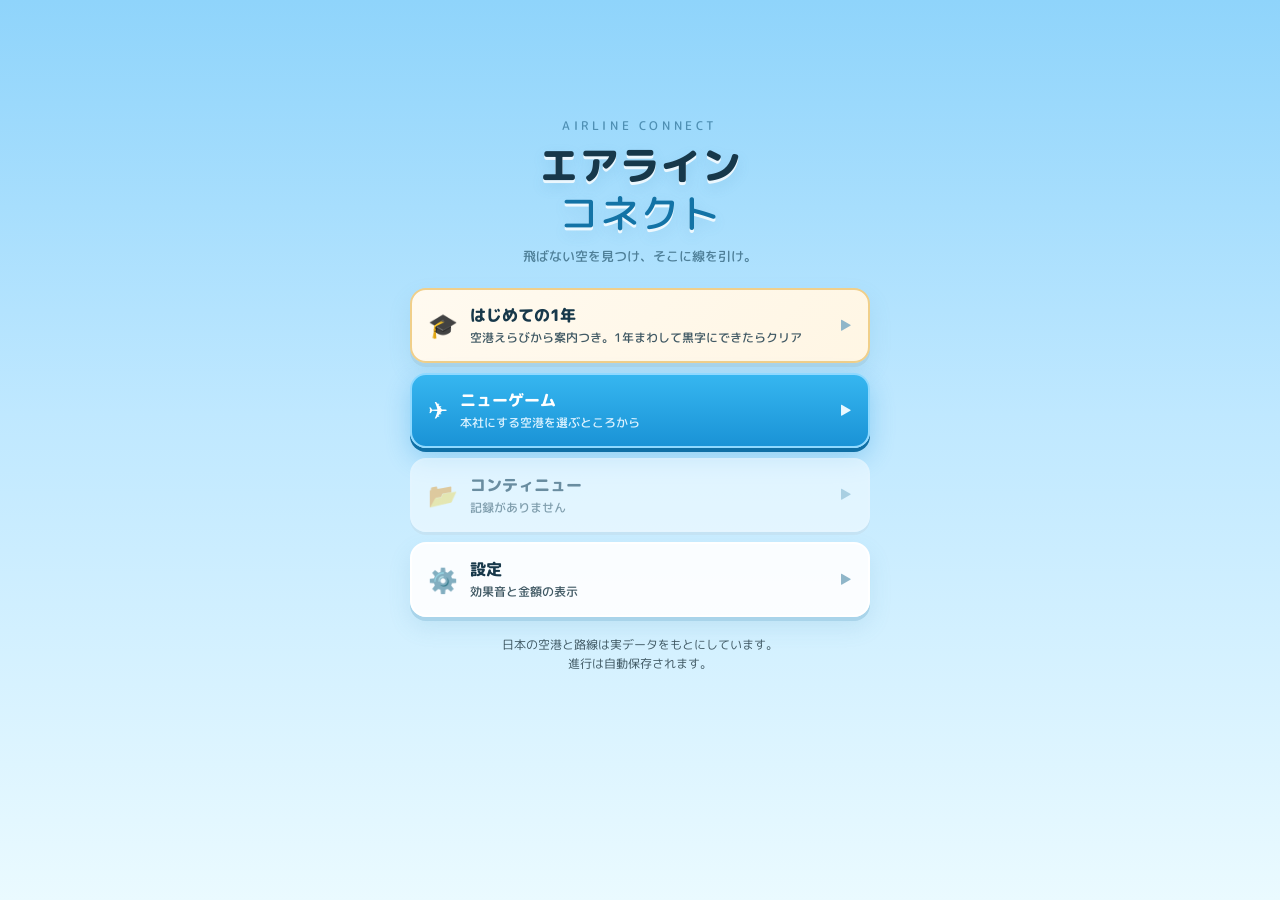
==== prototype/play.html @ 2edd5dc2 "全体の点検で見つけた5点を直した ■ 開業直後の「詰み」に警告を出した（買えなくはしない） 開業資金¥400,000千で現金で買える機体は23機種中2つ。そのうちサーブ340Bは ちょうど¥400,0" ====
<!doctype html>
<html lang="ja">
<head>
  <meta charset="utf-8">
  <meta name="viewport" content="width=device-width,initial-scale=1">
  <title>エアラインコネクト</title>
  <style>
    :root{--bg:#061827;--panel:#0c2739;--line:#ffffff20;--ink:#ecfbff;--muted:#9fc0cb;--cyan:#71e4ec;--green:#64e6a6;--amber:#ffd268;--red:#ff8191}*{box-sizing:border-box}body{margin:0;background:radial-gradient(circle at 75% -15%,#1f708d80,transparent 40%),var(--bg);font-family:Arial,'Yu Gothic',sans-serif;color:var(--ink)}button,select{font:inherit}.top{height:68px;padding:0 4vw;display:flex;align-items:center;justify-content:space-between;border-bottom:1px solid var(--line);background:#04131fee}.logo{font-weight:900;letter-spacing:.16em}.logo b{color:var(--cyan-ink)}.tag{font-size:12px;color:var(--muted);letter-spacing:.12em}.stats{display:flex;gap:22px;font-size:12px;color:var(--muted)}.stats strong{display:block;color:#fff;font-size:15px}.layout{max-width:1480px;margin:auto;padding:22px 4vw;display:grid;grid-template-columns:minmax(0,1fr) clamp(340px,30vw,470px);gap:16px}.card{border:1px solid var(--line);border-radius:15px;background:#0b2638df;box-shadow:0 18px 40px #0003}.map{height:650px;position:relative;overflow:hidden;background:#19394a}.gsi-tiles{position:absolute;inset:0;overflow:hidden;filter:saturate(.8) contrast(1.06) brightness(.78)}.gsi-tiles img{position:absolute;width:256px;height:256px;pointer-events:none;user-select:none}.gsi-tiles .photo-tile{z-index:1}.map:before,.picker-map:before{content:'';position:absolute;z-index:1;inset:0;background:repeating-linear-gradient(90deg,transparent 0 48px,#95dfe810 49px),repeating-linear-gradient(0deg,transparent 0 48px,#95dfe810 49px);pointer-events:none}.map-title{position:absolute;z-index:4;top:15px;left:15px;padding:9px 11px;border:1px solid var(--line);border-radius:9px;background:#061827d9}.map-title h1{font-size:16px;margin:0}.map-title p{font-size:12px;color:var(--muted);margin:4px 0 0}.airport,.picker-airport{position:absolute;z-index:5;transform:translate(-50%,-50%);border:0;background:transparent;color:#effcff;font-weight:bold;font-size:12px;text-shadow:0 1px 4px #000;cursor:pointer;touch-action:manipulation}.airport:before,.picker-airport:before{content:'';display:block;width:12px;height:12px;margin:auto;border:3px solid var(--cyan);border-radius:50%;background:#fff;box-shadow:0 0 0 4px #72e4ed28,0 0 13px #72e4ed}.airport.active:before,.airport:hover:before,.picker-airport.active:before,.picker-airport:hover:before{background:var(--cyan);transform:scale(1.2)}.airport small{display:block;font-size:12px;color:#9fc7d0;margin-top:4px}.airport.compact{font-size:0}.airport.compact:before{width:8px;height:8px;border-width:2px}.airport.compact small{display:none}.route{position:absolute;height:2px;transform-origin:0 50%;background:linear-gradient(90deg,var(--cyan),#7286ff);box-shadow:0 0 8px var(--cyan);z-index:3}.plane{position:absolute;z-index:4;font-size:16px;text-shadow:0 0 10px var(--cyan)}.side{padding:16px}.side h2{font-size:18px;margin:0}.side p{color:var(--muted);font-size:12px;line-height:1.6}.market,.fleet-row,.route-row{padding:10px;border:1px solid var(--line);border-radius:10px;background:#061b2a9a;margin:11px 0;font-size:12px}.market b{color:var(--green)}.field{margin-top:12px}.field label{display:block;font-size:12px;font-weight:500;color:#b4d3dc;margin-bottom:5px}.field select{width:100%;padding:9px;border:1px solid var(--line);border-radius:8px;background:#061827;color:#fff}.grid2{display:grid;grid-template-columns:1fr 1fr;gap:8px}.btn{width:100%;margin-top:12px;padding:11px;border:0;border-radius:8px;cursor:pointer;background:var(--cyan);color:#05202b;font-weight:bold}.btn.secondary{color:#e8faff;background:#ffffff0d;border:1px solid var(--line)}.btn:disabled{opacity:.4;cursor:not-allowed}.route-row b,.fleet-row b{display:block}.route-row span,.fleet-row span{display:block;margin-top:4px;color:var(--muted);font-size:12px}.modal{position:fixed;inset:0;z-index:10;display:grid;place-items:center;padding:20px;background:#020d16e8}.modal.hidden{display:none}.picker{width:min(980px,96vw);padding:26px}.picker h1{margin:0;font-size:28px}.picker h1 b{color:var(--cyan-ink)}.picker>p{color:var(--muted);font-size:13px}.picker-grid{display:grid;grid-template-columns:minmax(0,1.45fr) minmax(270px,.8fr);gap:16px;margin-top:18px}.picker-map{height:440px;position:relative;overflow:hidden;border:1px solid var(--line);border-radius:12px;background:#19394a}.picker-map-title{position:absolute;z-index:4;top:14px;left:14px;font-size:12px;color:#b7edf2;letter-spacing:.12em}.picker-info{padding:18px;border:1px solid var(--line);border-radius:12px;background:#061d2d}.picker-info .eyebrow{font-size:12px;color:var(--cyan-ink);letter-spacing:.12em}.picker-info h2{margin:8px 0 3px;font-size:24px}.picker-info p{min-height:98px;color:var(--muted);font-size:12px;line-height:1.7}.picker-info dl{font-size:12px}.picker-info dt{color:#9fc4cf;margin-top:12px}.picker-info dd{margin:4px 0;color:#fff}.empty{padding-top:42px}.toast{position:fixed;right:18px;bottom:18px;z-index:20;opacity:0;transition:.2s;transform:translateY(8px);padding:11px;border:1px solid #71e4ecaa;border-radius:9px;background:#0d3c4d;font-size:12px}.toast.show{opacity:1;transform:none}@media(max-width:900px){.layout{grid-template-columns:1fr}.map{height:520px}.picker-grid{grid-template-columns:1fr}.picker-map{height:370px}.stats{gap:10px}}@media(max-width:600px){.top{padding:0 16px}.stats{font-size:12px}.layout{padding:15px}.picker{padding:20px}.picker h1{font-size:23px}}
  </style>
  <style>
    .rival-route{position:absolute;height:1px;transform-origin:0 50%;opacity:.48;z-index:2;border-top:1px dashed currentColor;pointer-events:none}.rival-route[data-carrier="JAL"]{color:#ec5a68}.rival-route[data-carrier="ANA"]{color:#5aa6ff}.rival-route[data-carrier="スカイマーク"]{color:#ffd268}.rival-route[data-carrier="AIRDO"]{color:#77d6c8}.route-legend{position:absolute;right:14px;bottom:14px;z-index:6;display:flex;gap:8px;flex-wrap:wrap;max-width:280px;padding:7px 9px;border:1px solid var(--line);border-radius:8px;background:#061827dc;font-size:12px;color:#d7edf2}.route-legend i{display:inline-block;width:12px;border-top:2px dashed currentColor;vertical-align:middle;margin-right:3px}.route-legend .jal{color:#ec5a68}.route-legend .ana{color:#5aa6ff}.route-legend .sky{color:#ffd268}.route-legend .ado{color:#77d6c8}
    .rival-list{margin-top:13px;padding-top:11px;border-top:1px solid var(--line);max-height:190px;overflow:auto}.rival-list h3{font-size:12px;margin:0 0 7px;color:#dff7fa}.rival-item{display:flex;justify-content:space-between;gap:8px;padding:6px 0;border-bottom:1px solid #ffffff0d;font-size:12px}.rival-item b{color:var(--cyan-ink)}.rival-item span{color:var(--muted);white-space:nowrap}
    .airport-facts{display:grid;grid-template-columns:1fr 1fr;gap:8px;margin:12px 0}.airport-fact{padding:9px;border:1px solid var(--line);border-radius:8px;background:#061b2a9a}.airport-fact span{display:block;color:var(--muted);font-size:12px}.airport-fact b{display:block;margin-top:3px;font-size:13px}
    /* 2026-10-26：作成欄の縦を詰めるため、見出しの前後を 20/8 → 12/5 にした */
    .step-title{margin:12px 0 5px;font-size:12px;color:var(--cyan-ink);letter-spacing:.08em}.fleet-row select,.side>select{width:100%;margin-top:8px;padding:7px;border:1px solid var(--line);border-radius:7px;background:#061827;color:#fff;font-size:12px}.fleet-row .mini-btn{width:100%;margin-top:7px;padding:7px;border:1px solid var(--line);border-radius:7px;background:#ffffff10;color:#e8faff;font-size:12px;cursor:pointer}.route-row.unassigned{border-color:#ffd26888}.route-row .status{color:var(--amber)}.report{margin-top:16px;padding-top:12px;border-top:1px solid var(--line)}.report-total{display:grid;grid-template-columns:1fr 1fr;gap:7px}.report-total div{padding:8px;border-radius:8px;background:#061b2a9a;font-size:12px;color:var(--muted)}.report-total b{display:block;margin-top:3px;color:#fff;font-size:13px}.report-total .profit b{color:var(--green)}.report-total .loss b{color:var(--red)}.report-row{padding:8px 0;border-bottom:1px solid #ffffff12;font-size:12px}.report-row b{display:block;font-size:12px}.report-row span{color:var(--muted)}.plane.flying{animation:flightPulse 1.6s ease-in-out infinite;transition:left 1.7s linear,top 1.7s linear}.flight-status{position:absolute;z-index:6;left:15px;bottom:66px;padding:8px 10px;border:1px solid #71e4ec88;border-radius:8px;background:#061827dc;color:#dffcff;font-size:12px}.flight-status b{color:var(--cyan-ink)}@keyframes flightPulse{50%{transform:translate(5px,-4px) scale(1.16);filter:drop-shadow(0 0 7px #71e4ec)}}.map-actions{position:absolute;z-index:7;left:0;right:0;bottom:0;display:grid;grid-template-columns:repeat(3,1fr);gap:1px;padding:8px;background:#04131ff2;border-top:1px solid var(--line)}.map-actions button{min-height:36px;border:1px solid var(--line);border-radius:7px;background:#0b2a3bd8;color:#dff8fc;font-weight:500;cursor:pointer}.map-actions button.active,.map-actions button:hover{background:var(--cyan);color:#05202b}.map .route-legend{bottom:62px}
  </style>
  <style>
    .chips{display:flex;flex-wrap:wrap;align-items:center;gap:4px;margin:10px 0}
    .chip{display:inline-flex;align-items:center;gap:4px;padding:5px 9px;border:1px solid var(--line);border-radius:20px;background:#0b2a3b;font-size:12px}
    .chip.base{border-color:var(--cyan);color:var(--cyan-ink)}
    .chip.park{border-color:var(--amber);color:var(--amber)}
    .chip.park small{opacity:.75;font-size:12px;margin-left:2px}
    /* 2026-10-22：12×14pxしかなく指で押せなかった。②到着空港を外す操作なので大きくする */
    .chip-x{border:0;background:transparent;color:var(--red);cursor:pointer;font-size:14px;line-height:1;
      min-width:32px;min-height:32px;padding:0 6px;margin:-6px -4px -6px 2px}
    .chip-arrow{color:var(--muted);font-size:12px}
    .route-row .kind{display:inline-block;padding:1px 7px;border-radius:10px;font-size:12px;margin-right:6px;background:#ffffff1c;color:#dff8fc;vertical-align:middle}
    .multi-leg{position:absolute;height:2px;transform-origin:0 50%;background:linear-gradient(90deg,var(--cyan),#7286ff);box-shadow:0 0 8px var(--cyan);z-index:3}
    #mainTiles{overflow:visible;will-change:transform;backface-visibility:hidden}
    /* タイル整備範囲外（外洋）を海色で埋めてシームレスに見せる */
    #mainMap{background:#0d2b38}
    #mainMap .sea{position:absolute;inset:0;z-index:0;pointer-events:none;background:radial-gradient(120% 90% at 50% 30%,#123a49,#0c2733 78%)}
    .gameover{position:fixed;inset:0;z-index:30;display:grid;place-items:center;background:#020d16f2;text-align:center;padding:20px}
    .gameover .card{padding:34px;max-width:420px}
    .gameover h1{color:var(--red);margin:0 0 10px;font-size:34px;letter-spacing:.1em}
  </style>
  <link rel="preconnect" href="https://fonts.googleapis.com">
  <link rel="preconnect" href="https://fonts.gstatic.com" crossorigin>
  <link href="https://fonts.googleapis.com/css2?family=M+PLUS+Rounded+1c:wght@400;500;700;800&display=swap" rel="stylesheet">
  <style>
    /* ===== ポップ・テーマ（A列車で行こうDS風・明るく親しみやすい） ===== */
    :root{
      --bg:#bfe8ff;--panel:#ffffff;--line:#123a5522;--ink:#20323c;--muted:#405964;
      --cyan:#22a6e6;--cyan-ink:#1273a2;--green:#1e7c37;--amber:#ffb02e;--red:#d61818;--coral:#ff7a59;--sun:#ffd23d;
    }
    body{font-family:'M PLUS Rounded 1c','Yu Gothic',sans-serif !important;color:var(--ink);
      background:linear-gradient(180deg,#a9ddff 0%,#d3efff 42%,#ecfbff 100%) !important;min-height:100vh;}
    body:before{content:'';position:fixed;inset:0;z-index:0;pointer-events:none;
      background:
        radial-gradient(70px 26px at 16% 14%,#ffffffdd,transparent 70%),
        radial-gradient(110px 40px at 23% 17%,#ffffffbb,transparent 72%),
        radial-gradient(60px 24px at 74% 10%,#ffffffdd,transparent 70%),
        radial-gradient(120px 44px at 83% 14%,#ffffffaa,transparent 72%),
        radial-gradient(80px 30px at 55% 8%,#ffffffcc,transparent 72%);}
    header.top,main.layout{position:relative;z-index:1;}
    .top{background:#ffffffec !important;border-bottom:2px solid #d4ebf7 !important;box-shadow:0 4px 0 #d7edfa,0 8px 18px #7bb6d21f !important;
      height:auto !important;min-height:62px;flex-wrap:wrap !important;gap:6px 14px;padding:9px 4vw !important;}
    .logo{color:#2a4a5a !important;letter-spacing:.1em;}
    .logo b{color:var(--cyan-ink) !important;}
    .tag,.stats{color:var(--muted) !important;}
    .stats strong{color:#2a4a5a !important;}
    /* 数字が縦に潰れないように。狭い画面では折り返して並ぶ */
    .stats{flex-wrap:wrap !important;gap:6px 16px !important;}
    .stats>div{white-space:nowrap;}
    /* 経営ゲームでいちばん大事な数字。常に見えるようにする（以前は4.5画面下にしか無かった） */
    #netStat.pos strong{color:#1f7a3d !important;}
    #netStat.neg strong{color:#c0392b !important;}
    #netStat.neg::after{content:'▼';margin-left:3px;color:#c0392b;font-size:12px;}
    #netStat.pos::after{content:'▲';margin-left:3px;color:#1f7a3d;font-size:12px;}
    .stats strong{white-space:nowrap;font-size:14px !important;font-variant-numeric:tabular-nums;}
    /* 日付は進行がひと目で分かるよう強調する */
    #date{color:#1373a6 !important;font-size:15px !important;}
    #date small{display:inline;font-size:12px;color:#7da3b4;font-weight:500;margin-left:4px;}
    @media(max-width:760px){
      .top .tag{display:none;}
      .stats{font-size:12px !important;gap:4px 12px !important;}
      .stats strong{font-size:13px !important;}
      #date{font-size:13px !important;}
      #date small{display:none;}
    }
    .card{background:#ffffff !important;border:2px solid #dcecf5 !important;border-radius:22px !important;
      box-shadow:0 8px 0 #dbeef9,0 16px 30px #6aa8c422 !important;}
    /* 地図：明るい淡色地図 */
    .gsi-tiles{filter:saturate(1.1) brightness(1.03) !important;}
    .map{background:#e3f3fa !important;}
    #mainMap{background:#dbeef8 !important;}
    #mainMap .sea{background:radial-gradient(130% 100% at 50% 18%,#e2f5ff,#c6e8f7 88%) !important;}
    .map:before{background:
      repeating-linear-gradient(90deg,transparent 0 60px,#79c3e614 61px),
      repeating-linear-gradient(0deg,transparent 0 60px,#79c3e614 61px) !important;}
    .map-title{background:#ffffffe6 !important;border:2px solid #d4ebf7 !important;border-radius:14px !important;box-shadow:0 4px 0 #e0f1fb;}
    .map-title h1{color:#2a4a5a !important;}
    .map-title p{color:var(--muted) !important;}
    /* 空港ピン：コーラル→選択で太陽色 */
    /* 地図のラベルも12pxの漢字。白いふちどりが強いので 500 でも沈まない
       （700 だと「鹿児島」「伊丹中部」の線がくっついて読みにくかった） */
    .airport{color:#173241 !important;font-weight:500 !important;
      text-shadow:0 1px 2px #fff,0 0 4px #fff,1px 0 3px #fff,-1px 0 3px #fff !important;}
    .airport:before{border:3px solid var(--coral) !important;background:#fff !important;
      box-shadow:0 0 0 4px #ff7a5930,0 2px 6px #0002 !important;}
    .airport.active:before,.airport:hover:before{
      background:var(--sun) !important;border-color:#ff9f1c !important;transform:scale(1.25);}
    .airport small{color:#355a6c !important;text-shadow:0 1px 2px #fff,-1px 0 2px #fff !important;}
    /* 当たり判定は丸い点だけ（ラベルは非干渉）。実サイズは下の .airport で34pxに広げている */
    .airport{padding:0 !important;overflow:visible !important;}
    .airport:before{margin:0 !important;}
    .airport .lbl{position:absolute;top:100%;left:50%;transform:translateX(-50%);margin-top:2px;pointer-events:none;white-space:nowrap;text-align:center;}
    /* 小空港は点だけ小さくし、押せる範囲は通常と同じに保つ（地方空港ほど触る機会が多いため） */
    .airport.compact{z-index:4 !important;}
    .airport.compact:before{width:8px !important;height:8px !important;border-width:2px !important;}
    /* 広域表示では空港が密集するので、当たり判定を絞って誤タップを防ぐ */
    #airports.dense .airport{width:20px !important;height:20px !important;}
    .airport.compact .lbl{display:none;}
    /* ドラッグ中にブラウザのスクロール・文字選択・画像ドラッグに横取りされないようにする */
    .map{touch-action:none;user-select:none;-webkit-user-select:none;}
    .map img{-webkit-user-drag:none;user-drag:none;pointer-events:none;}
    .airport.active{z-index:7 !important;}
    .airport:hover{z-index:6 !important;}
    /* タップしやすさ：見た目の点は小さいまま、当たり判定だけ34pxに広げる（ラベルは判定に含めない） */
    .airport{width:34px !important;height:34px !important;display:grid !important;place-items:center !important;}
    .airport .lbl{position:absolute !important;top:24px;left:50%;transform:translateX(-50%);white-space:nowrap;pointer-events:none;}
    .airport.hide-pop .lbl small{display:none !important;}
    .airport.compact .lbl{display:none !important;}
    /* 自社路線：オレンジで元気に */
    .route,.multi-leg{background:linear-gradient(90deg,#ffa63d,#ff6f61) !important;height:3px !important;
      border-radius:3px !important;box-shadow:0 0 6px #ff8a3a80 !important;}
    .plane{filter:drop-shadow(0 1px 2px #0003);}
    /* ── ぼく管制官風：動く機体・無線・効果音 ── */
    #flights{position:absolute;inset:0;z-index:5;pointer-events:none}
    .flight-sprite{position:absolute;z-index:5;transform:translate(-50%,-50%);pointer-events:auto;cursor:pointer;will-change:left,top,transform;font-size:20px;line-height:1;color:#1273a2;filter:drop-shadow(0 2px 3px #0004)}
    .flight-sprite .body{display:inline-block}/* ✈ は右向きなので補正不要。機体の回転はスプライト側で行う */
    .flight-sprite:hover{filter:drop-shadow(0 0 9px var(--cyan))}
    .flight-sprite .tail{position:absolute;left:50%;top:50%;width:7px;height:7px;border-radius:50%;background:#ff9a3c;opacity:.5;transform:translate(-50%,-50%);animation:tailPuff 1.05s ease-out infinite;pointer-events:none}
    .flight-sprite.parked .tail{animation:none;opacity:0}
    .flight-sprite.parked{opacity:.75}
    @keyframes tailPuff{0%{transform:translate(-40%,-50%) scale(.5);opacity:.5}100%{transform:translate(-190%,-50%) scale(1.6);opacity:0}}
    .flight-bubble{position:absolute;z-index:9;transform:translate(-50%,-125%);background:#fff;border:2px solid #ffce6b;border-radius:12px;padding:7px 10px;font-size:12px;color:#2a4657;box-shadow:0 8px 20px #0003;white-space:nowrap;pointer-events:none;font-weight:500}
    .flight-bubble:after{content:'';position:absolute;left:50%;bottom:-8px;transform:translateX(-50%);border:7px solid transparent;border-top-color:#ffce6b}
    .flight-bubble small{display:block;font-weight:400;color:#405964;margin-top:2px}
    #radio{position:absolute;left:14px;bottom:70px;z-index:8;display:flex;flex-direction:column;gap:6px;pointer-events:none;max-width:min(72%,330px)}
    .radio-bubble{display:flex;align-items:flex-start;gap:7px;background:#ffffffee;border:2px solid #cfe6f2;border-radius:14px;padding:6px 11px 6px 7px;box-shadow:0 6px 16px #0002;transition:opacity .4s,transform .4s}
    .radio-bubble.out{opacity:0;transform:translateX(-16px)}
    .radio-ic{flex:0 0 auto;width:26px;height:26px;border-radius:50%;display:grid;place-items:center;font-size:15px;background:#eef7fb}
    .radio-tx{font-size:12px;line-height:1.32;color:#26414f;font-weight:500}
    .radio-tx small{display:block;font-weight:500;font-size:12px;letter-spacing:.06em;color:#496572;margin-bottom:1px}
    @keyframes radioIn{from{opacity:0;transform:translateY(10px) scale(.9)}to{opacity:1;transform:none}}
    .radio-bubble{animation:radioIn .28s cubic-bezier(.2,1.4,.4,1)}
    /* 地図上の日付。いつでも「いま何年目の何月か」が見える */
    /* 無線ふきだし（#radio, z:8）より上。狭い画面では無線が重なって
       日付と資金が読めなくなる。掛け合いは流れていくが、この2つは常に見えていたい */
    #dateChip{position:absolute;z-index:9;top:14px;right:60px;pointer-events:none;
      display:flex;flex-direction:column;align-items:flex-end}
    .date-chip{display:flex;align-items:center;gap:7px;padding:6px 11px 6px 9px;border-radius:14px;
      background:#ffffffe8;border:2px solid #cfe6f2;box-shadow:0 4px 12px #0002;white-space:nowrap}
    .date-chip .dc-ic{font-size:18px;line-height:1}
    .date-chip b{display:block;font-size:13px;color:#1373a6;line-height:1.2}
    .date-chip small{display:block;font-size:12px;color:#7da3b4;font-weight:500;margin-top:1px}
    .date-chip em,#date em{font-style:normal;color:#a0450a;font-weight:500}
    #date em{margin-left:5px;padding:1px 6px;border-radius:7px;background:#fff1e4;font-size:12px}
    /* 2026-10-14：日付の下に資金。週を送ると、この数字がスロットのように回る（animateCash）
       ・tabular-nums … 桁ごとの幅を揃える。回っている間に文字送りがガタつくと安っぽい
       ・.reel の上下グラデ … リールの窓。数字が筒の上で回っているように見せる
       ・.rolling … 回転中。上下に1pxだけ震わせ、残像を薄く置く */
    .cash-chip{position:relative;display:flex;align-items:baseline;gap:6px;margin-top:6px;
      padding:5px 12px 6px;border-radius:14px;background:#0e3b55f0;border:2px solid #2d7fa8;
      box-shadow:0 4px 12px #0003, inset 0 1px 0 #ffffff26;white-space:nowrap;
      transition:border-color .2s, box-shadow .2s}
    .cash-chip .cc-lab{font-size:12px;font-weight:500;letter-spacing:.1em;color:#8ec6e2}
    .cash-chip b{font-size:16px;font-weight:800;color:#fff;letter-spacing:.01em;
      font-variant-numeric:tabular-nums;font-feature-settings:"tnum" 1;
      text-shadow:0 1px 0 #0006}
    .cash-chip.rolling{border-color:#ffd76a;box-shadow:0 4px 18px #f0b02955, inset 0 1px 0 #ffffff33}
    .cash-chip.rolling b{animation:reelShake .07s steps(2,end) infinite;
      text-shadow:0 -2px 3px #ffe9a880,0 2px 3px #ffe9a880}
    .cash-chip.rolling.up b{color:#ffe9a8}
    .cash-chip.rolling.down b{color:#ffc2b4;text-shadow:0 -2px 3px #ff9a8080,0 2px 3px #ff9a8080}
    .cash-chip.settle b{animation:reelStop .4s cubic-bezier(.2,1.6,.4,1)}
    @keyframes reelShake{from{transform:translateY(-1px)}to{transform:translateY(1px)}}
    @keyframes reelStop{0%{transform:scale(1.18)}60%{transform:scale(.97)}100%{transform:none}}
    /* 増えた額そのもの。資金チップの左どなりから浮かび上がって消える。
       上に出すと日付チップの「第○週」に重なって読めなくなったため、横へ逃がしている */
    .cash-chip .cc-delta{position:absolute;right:calc(100% + 8px);top:3px;opacity:0;pointer-events:none;
      white-space:nowrap;font-size:13px;font-weight:500;font-variant-numeric:tabular-nums;
      padding:2px 8px;border-radius:9px;background:#fff;box-shadow:0 3px 9px #0003}
    .cash-chip .cc-delta.up{color:#0b7a3e}
    .cash-chip .cc-delta.down{color:#c0392b}
    .cash-chip .cc-delta.fly{animation:deltaFly 2s ease-out forwards}
    @keyframes deltaFly{0%{opacity:0;transform:translate(10px,4px) scale(.8)}
      14%{opacity:1;transform:translate(0,-4px) scale(1.1)}
      30%{transform:translate(0,-7px) scale(1)}
      75%{opacity:1;transform:translate(0,-11px)}
      100%{opacity:0;transform:translate(-6px,-20px)}}
    /* 幅の狭い画面では、地図の下は凡例と運航状況で埋まっている。
       右上のままにして、章バーの下へ回り込ませる（実際の高さは render で入れる） */
    @media(max-width:560px){#dateChip{right:10px}
      .cash-chip{padding:4px 10px 5px}.cash-chip b{font-size:14px}}
    @media(prefers-reduced-motion:reduce){.cash-chip.rolling b,.cash-chip.settle b{animation:none}}
    #muteBtn{position:absolute;z-index:8;top:14px;right:14px;width:38px;height:38px;border-radius:50%;border:2px solid #cfe6f2;background:#ffffffe6;font-size:16px;cursor:pointer;box-shadow:0 4px 12px #0002}
    #muteBtn.off{filter:grayscale(1);opacity:.55}
    /* ④ 管制塔マスコットのチュートリアル */
    /* 2026-10-12：案内は画面に貼り付ける（fixed）。
       地図の中に置いていたため、スクロールすると案内だけ流れていってしまい、
       指している相手と重なることもあった。位置は placeTutCard() が決める。 */
    /* 買い物窓（z:28）の上に出す。ショップの中で「これを買おう」と案内するため */
    #tutorial{position:fixed;inset:0;z-index:29;pointer-events:none}
    /* 案内が出ている間は、無線ふきだしのぶんカードを持ち上げて場所を譲る */
    #mainMap.tut-on .tut-card{bottom:200px}
    @media(max-height:760px){#mainMap.tut-on .tut-card{bottom:176px}}
    /* 入場アニメは最初の1回だけ。ステップが変わるたびに再生すると、
       吹き出しが200msほど透明になり「操作中に消える」ように見える */
    .tut-card{position:absolute;left:50%;bottom:82px;transform:translateX(-50%);width:min(90%,430px);display:flex;gap:12px;align-items:flex-start;background:#fff;border:3px solid #ffce6b;border-radius:18px;padding:14px 16px;box-shadow:0 16px 40px #0004;pointer-events:auto;animation:radioIn .3s cubic-bezier(.2,1.4,.4,1)}
    /* つかんで動かせる。文字の上でも持てるよう、選択は切っておく */
    .tut-card{cursor:grab;user-select:none;-webkit-user-select:none;touch-action:none;}
    .tut-card button{cursor:pointer;user-select:auto;}
    .tut-card.tut-dragging{cursor:grabbing;transition:none !important;animation:none !important;
      box-shadow:0 22px 50px #0005,0 0 0 3px #ffce6b99 !important;}
    .tut-grip{color:#d9b25e;margin-right:5px;letter-spacing:-1px;font-size:12px;vertical-align:-1px;}
    .tut-reset{background:transparent;color:#a8812a;border:1.5px solid #f0dcae;border-radius:10px;
      padding:7px 10px;font-weight:500;font-size:12px;cursor:pointer;}
    .tut-reset:hover{background:#fff7e6;}
    /* 中身が変わったことは、消さずに枠の明滅で知らせる */
    .tut-card.tut-bump{animation:tutBump .45s ease-out}
    @keyframes tutBump{0%{border-color:#ff9f1c;box-shadow:0 0 0 7px #ff9f1c44,0 16px 40px #0004}
      100%{border-color:#ffce6b;box-shadow:0 0 0 0 #ff9f1c00,0 16px 40px #0004}}
    .tut-ic{flex:0 0 auto;width:46px;height:46px;border-radius:50%;display:grid;place-items:center;font-size:26px;background:#eef7fb}
    .tut-who{font-size:12px;font-weight:500;color:#8f650c;letter-spacing:.06em;margin-bottom:3px}
    .tut-tx{font-size:13px;color:#2a4657;line-height:1.5;font-weight:500}.tut-tx b{color:#1373a6}
    .tut-actions{display:flex;gap:8px;margin-top:11px;align-items:center}
    .tut-next{background:var(--cyan);color:#05202b;border:0;border-radius:10px;padding:8px 16px;font-weight:500;cursor:pointer}
    .tut-skip{background:#eef2f4;color:#405964;border:0;border-radius:10px;padding:8px 12px;font-weight:500;cursor:pointer}
    /* 2026-10-16：しまってあるときのつまみ。これがある限り案内は取り戻せる。
       画面の左下は、日付・資金チップ（右上）とも通知（右下）とも当たらない */
    .tut-restore{position:fixed;left:14px;bottom:14px;z-index:29;pointer-events:auto;
      display:flex;align-items:center;gap:6px;padding:10px 14px;border-radius:999px;
      border:3px solid #ffce6b;background:#fff;color:#8a5a00;font-weight:500;font-size:12px;
      font-family:inherit;cursor:pointer;box-shadow:0 10px 24px #0003;animation:radioIn .28s cubic-bezier(.2,1.4,.4,1)}
    .tut-restore:hover{background:#fff8e8}
    @media(max-width:560px){.tut-restore{left:10px;bottom:10px;padding:9px 12px}}
    .tut-dots{display:flex;gap:5px;margin-top:9px}
    .tut-dots span{width:7px;height:7px;border-radius:50%;background:#d6e4ea}.tut-dots span.on{background:var(--cyan);transform:scale(1.25)}
    .tut-dots span.did{background:var(--green)}
    .tut-step{float:right;font-size:12px;font-weight:500;color:#496572}
    /* 案内が勧めている行き先。おすすめ一覧の中の1枚だけを目立たせる */
    .dp-card.tut-target{border-color:#ff9f1c!important;background:#fffaf0!important;
      box-shadow:0 3px 0 #e08a1a,0 0 0 3px #ff9f1c44!important}
    /* 案内が勧めている機体。23機種の中から、ここだけは必ず見つかるようにする */
    .shop-body.tut-focus .shop-item:not(.tut-target){opacity:.34;filter:saturate(.4)}
    .shop-item.tut-target{border-color:#ff9f1c!important;background:#fffaf0!important;
      box-shadow:0 0 0 3px #ff9f1c55,0 6px 18px #0002!important;position:relative}
    .shop-item.tut-target:before{content:'おすすめ';position:absolute;top:-10px;left:12px;
      background:#ff9f1c;color:#fff;font-size:12px;font-weight:500;padding:2px 8px;border-radius:7px;letter-spacing:.06em}
    /* 案内が指している空港。94個の点の中から、ここだけは必ず見つかるようにする */
    #airports.tut-focus .airport:not(.tut-target){opacity:.28;filter:saturate(.4)}
    .airport.tut-target{z-index:12!important;}
    .airport.tut-target:before{border-color:#ff9f1c!important;background:var(--sun)!important;
      transform:scale(1.5);animation:tutPin 1.1s ease-in-out infinite;}
    .airport.tut-target .lbl{display:block!important;font-size:12px;font-weight:500;}
    .airport.tut-target .lbl small{display:none!important;}
    @keyframes tutPin{0%,100%{box-shadow:0 0 0 4px #ff9f1c55,0 2px 6px #0003}
      50%{box-shadow:0 0 0 13px #ff9f1c00,0 2px 6px #0003}}
    .tut-glow{outline:3px solid #ffce6b!important;outline-offset:2px;animation:tutPulse 1.2s ease-in-out infinite;z-index:9!important}
    @keyframes tutPulse{50%{outline-color:#ff9a3c;box-shadow:0 0 0 6px #ffce6b44}}
    /* ⑤ ランダムイベントのカード */
    .event-modal{position:fixed;inset:0;z-index:30;display:grid;place-items:center;background:#0a1a2688;animation:radioIn .2s;padding:18px}
    .event-card{width:min(340px,90vw);background:#fff;border-radius:20px;padding:22px 20px;text-align:center;box-shadow:0 22px 54px #0005;border-top:8px solid var(--cyan)}
    .event-card.good{border-top-color:#43c265}.event-card.bad{border-top-color:#ff8a5c}
    .event-ic{font-size:46px;line-height:1;animation:radioIn .4s cubic-bezier(.2,1.6,.4,1)}
    .event-card h3{margin:8px 0 6px;color:#26414f;font-size:18px}
    .event-card p{color:#405964;font-size:13px;line-height:1.6;margin:0 0 16px}
    .event-btns{display:flex;flex-direction:column;gap:8px}
    .event-btns button{background:var(--cyan);color:#05202b;border:0;border-radius:12px;padding:11px;font-weight:500;font-size:13px;cursor:pointer}
    .event-btns button.alt{background:#eef2f4;color:#48606c}
    /* ⑥ 今週の見どころ（アイコンで語る） */
    .highlights{display:grid;grid-template-columns:1fr 1fr 1fr;gap:7px;margin:12px 0 4px}
    .hl{padding:9px 7px;border-radius:12px;background:#f3f8fb;border:1.5px solid #e2edf2;text-align:center}
    .hl span{display:block;font-size:12px;color:#496572;font-weight:500;letter-spacing:.03em}
    .hl b{display:block;font-size:12px;color:#2a4657;margin:3px 0;line-height:1.25}
    .hl small{font-size:12px;color:#405964}
    .hl.good{background:#eefaf0;border-color:#bfe8c8}.hl.bad{background:#fff2ee;border-color:#ffd3c2}.hl.rank{background:#fff8e6;border-color:#ffe2a8}
    /* セグメント式（ドロップダウン廃止） */
    .seg{display:flex;gap:6px;margin-top:6px;flex-wrap:wrap}
    .seg-btn{flex:1 1 auto;min-width:60px;padding:8px 6px;border:2px solid #d6e4ea;border-radius:10px;background:#fff;color:#3a5563;font-weight:500;font-size:12px;cursor:pointer;line-height:1.2;transition:.12s;text-align:center}
    .seg-btn small{display:block;font-weight:500;font-size:12px;color:#496572;margin-top:2px}
    .seg-btn:hover:not(:disabled){border-color:var(--cyan)}
    .seg-btn.on{background:var(--cyan);border-color:var(--cyan);color:#05202b}
    .seg-btn.on small{color:#05202b}
    .seg-btn:disabled{opacity:.4;cursor:not-allowed}
    /* ── 2026-10-25：出発時刻は1列8行 ──
       2列4行だと時刻が左右に飛ぶので、早い順に目で追えなかった。
       1列にすると上から下へ時間が流れ、1行が横に長くなるぶん
       「06:30 早朝便／需要×1.08・空2」を折り返さず1行に置ける。
       ── 2026-10-26：2列4行に戻した（最初から出すことにしたため） ──
       1列8行は437pxあって〔OK〕を画面の外へ押し出す。
       10-25に2列を捨てた理由（時刻が左右に飛ぶ）は**行優先**で並べたからで、
       `grid-auto-flow:column` にすれば左の列が午前・右の列が午後と、
       どちらの列も上から下へ時間が流れる。
       1行に収まらなくなるので、時刻と中身を2段に積む。 */
    .slot-seg{display:grid;grid-template-columns:1fr 1fr;grid-template-rows:repeat(4,auto);
      grid-auto-flow:column;gap:4px}
    .slot-seg .seg-btn{display:block;min-width:0;padding:5px 8px;
      font-size:13px;font-variant-numeric:tabular-nums;text-align:left;line-height:1.25}
    .slot-seg .seg-btn em{font-style:normal;font-size:12px;font-weight:500;margin-left:4px;opacity:.75}
    /* 2026-10-28：…で切らずに折り返す。倍率は4文字で収まったが、人数と席数は
       「需要412名／405席・空124」のように伸びるので、狭い板では2行になる */
    .slot-seg .seg-btn small{display:block;font-size:11px;margin-top:0;white-space:normal;line-height:1.3}
    /* 3つのかたまりの「あいだ」でだけ折り返す。中で折れると「席」だけが次の行に残る */
    .slot-seg .seg-btn small b,.slot-seg .seg-btn small i,.slot-seg .seg-btn small span{white-space:nowrap}
    .slot-seg .seg-btn small i{font-style:normal}
    .slot-seg .seg-btn small b{font-weight:500;color:#405964}
    .slot-seg .seg-btn small b.hi{color:#1f7a3d}.slot-seg .seg-btn small b.lo{color:#a0450a}
    .slot-seg .seg-btn.on small b,.slot-seg .seg-btn.on small{color:#05202b}
    .tap-hint{font-size:12px;color:#5b7886;background:#eef7fb;border:1.5px dashed #bcdcea;border-radius:10px;padding:8px 10px;margin:8px 0 2px}.tap-hint b{color:#1373a6}
    /* 季節バー */
    .season-bar{display:flex;align-items:center;gap:10px;margin:10px 0 2px;padding:9px 12px;border-radius:14px;background:linear-gradient(90deg,#fff6e3,#eef7fb);border:2px solid #ffe2a8}
    .season-bar .s-ic{font-size:24px;line-height:1}
    .season-bar b{display:block;font-size:13px;color:#2a4657}
    .season-bar small{display:block;font-size:12px;color:#405964;line-height:1.35;margin-top:1px}
    .season-bar .s-eff{margin-left:auto;font-size:12px;font-weight:500;color:#8f650c;text-align:right;white-space:nowrap;line-height:1.5}
    /* ⑤ 季節予報 */
    .fc-lead{font-size:12px;color:#5b7886;margin:2px 2px 8px}.fc-lead b{color:#1373a6}
    .fc-chart{display:flex;gap:4px;align-items:flex-end;padding:8px 6px 4px;background:linear-gradient(180deg,#f7fcff,#eef7fb);border:1.5px solid #cfe6f1;border-radius:12px}
    .fc-col{flex:1 1 0;min-width:0;display:flex;flex-direction:column;align-items:center;gap:2px}
    .fc-col.now{background:#fff6e3;border-radius:8px;outline:1.5px solid #ffd89a}
    .fc-val{font-size:12px;font-weight:500;color:#405964;letter-spacing:-.3px}
    .fc-track{width:100%;height:68px;display:flex;align-items:flex-end;background:#e6f1f6;border-radius:5px;overflow:hidden}
    .fc-bar{width:100%;border-radius:5px 5px 0 0;transition:height .25s}
    .fc-bar.hot{background:linear-gradient(180deg,#43c265,#2ea852)}
    .fc-bar.mid{background:linear-gradient(180deg,#7cc3e8,#1f9fe0)}
    .fc-bar.cold{background:linear-gradient(180deg,#ffa98f,#ef6b4a)}
    .fc-m{font-size:12px;font-weight:500;color:#3a5563;white-space:nowrap}
    .fc-e{font-size:12px;line-height:1;height:12px;color:#8f650c;font-weight:500}
    .fc-peaks{display:flex;gap:6px;margin-top:7px;flex-wrap:wrap}
    .fc-peaks .pk{flex:1 1 140px;font-size:12px;font-weight:500;padding:6px 8px;border-radius:9px;border:1.5px solid}
    .fc-peaks .pk.hot{background:#eefaf0;border-color:#bfe8c8;color:#1f7a3d}
    .fc-peaks .pk.cold{background:#fff2ee;border-color:#ffd3c2;color:#b4472a}
    .fc-ev{margin-top:7px;font-size:12px;color:#8f650c;font-weight:500;background:#fff8e6;border:1.5px solid #ffe2a8;border-radius:9px;padding:6px 9px}
    .wx-row{display:flex;align-items:center;gap:9px;padding:7px 10px;border-radius:11px;background:#f3fafd;border:1.5px solid #cfe6f1;margin-bottom:5px}
    .wx-row.bad{background:#fff3ef;border-color:#ffc9b8}
    .wx-row.soft{opacity:.78}
    .wx-row .wxr-ic{font-size:19px;line-height:1}
    .wx-row b{display:block;font-size:12px;color:#2a4657}
    .wx-row small{display:block;font-size:12px;color:#405964}
    .wx-row .wxr-c{margin-left:auto;font-size:12px;font-weight:500;color:#496572;white-space:nowrap}
    /* 季節便 */
    .rs-tag{display:inline-block;margin-left:6px;font-size:12px;font-weight:500;padding:1px 7px;border-radius:999px;background:#fff8e6;border:1.5px solid #ffe2a8;color:#8f650c;vertical-align:1px}
    .route-row.resting{opacity:.82;background:repeating-linear-gradient(135deg,#fafdff,#fafdff 8px,#f1f7fa 8px,#f1f7fa 16px)}
    .pc-multi{margin-left:auto;font-size:12px;font-weight:500;padding:2px 8px;border-radius:999px;background:#eefaf0;border:1.5px solid #bfe8c8;color:#1f7a3d}
    .world-news.season{background:#fff8e6;border-color:#ffe2a8}
    .wx-bar{display:flex;align-items:center;gap:10px;margin:6px 0 2px;padding:9px 12px;border-radius:14px;background:linear-gradient(90deg,#eaf6ff,#f7fcff);border:2px solid #bcdcea}
    .wx-bar.bad{background:linear-gradient(90deg,#fff0ec,#fff8f6);border-color:#ffc0b0}
    .wx-bar .s-ic{font-size:24px;line-height:1}
    .wx-bar b{display:block;font-size:13px;color:#2a4657}
    .wx-bar small{display:block;font-size:12px;color:#405964;line-height:1.35;margin-top:1px}
    .wx-bar .s-eff{margin-left:auto;font-size:12px;font-weight:500;color:#1373a6;text-align:right;white-space:nowrap;line-height:1.5}
    .wx-bar.bad .s-eff{color:#a0450a}
    .idle-warn{color:#a0450a;font-weight:500}
    /* 発着枠。見出しが「06〜08」と長くなったので、3列のそろった格子に並べる
       （流し込みだと行ごとに個数が変わり、時間帯を目で追えない） */
    .slot-grid{display:grid;grid-template-columns:repeat(3,1fr);gap:4px;margin-top:3px}
    .slot-grid .slot-pip{display:block;margin:0;text-align:center}
    .slot-pip{display:inline-block;margin:2px 3px 0 0;padding:3px 5px;border-radius:7px;font-size:12px;font-weight:500;line-height:1.3;
      min-width:20px;text-align:center;font-variant-numeric:tabular-nums}
    .slot-pip.shut{background:#eef2f4;color:#496572}
    .slot-pip.shut i{font-size:12px}
    .slot-pip i{display:block;font-style:normal;font-size:12px;font-weight:500;opacity:.85}
    .slot-pip.ok{background:#e6f7ec;color:#1f7a3d}
    .slot-pip.tight{background:#fff3d9;color:#c08a12}
    .slot-pip.full{background:#ffe7e4;color:#c0392b}
    /* 2026-10-16：乗員の採用UI（.crew-box / .crew-top）は廃止。
       人件費は路線ごとの運航費に含めて見せる */
    /* 戦い方のヒント・巡回比較 */
    .tactic{margin:8px 0 2px;padding:9px 11px;border-radius:12px;background:#fff;border:2px solid #e2edf2}
    .tactic b{display:block;font-size:13px;margin-bottom:2px}
    .tactic span{display:block;font-size:12px;color:#5b7886;line-height:1.5}
    .circuit-cmp{margin:8px 0 2px;padding:10px 11px;border-radius:12px;background:#f3f8fb;border:2px solid #cfe4ef}
    .circuit-cmp.good{background:#eefaf0;border-color:#bfe8c8}
    .circuit-cmp.bad{background:#fff2ee;border-color:#ffd3c2}
    .cc-row{display:flex;justify-content:space-between;gap:8px;font-size:12px;color:#5b7886;padding:2px 0}
    .cc-row b{color:#2a4657}
    .cc-diff{margin-top:6px;padding-top:6px;border-top:1.5px dashed #cfe4ef;font-size:12px;color:#5b7886;line-height:1.5}
    .cc-diff b{color:#1373a6;font-size:13px}
    /* 折りたたみセクション */
    .sect{border:2px solid #e2edf2;border-radius:14px;margin:10px 0;overflow:hidden;background:#fff}
    .sect-head{width:100%;display:flex;align-items:center;gap:8px;padding:11px 12px;border:0;background:#f3f8fb;color:#2a4657;font-weight:500;font-size:13px;cursor:pointer;text-align:left}
    .sect-head:hover{background:#e8f3f9}
    .sect-ar{display:inline-block;transition:.15s;color:#496572;font-size:12px}
    .sect.open .sect-ar{transform:rotate(90deg)}
    .sect-body{padding:2px 10px 10px}
    .sect:not(.open) .sect-body{display:none}
    /* 決算の演出 */
    .coin{position:fixed;z-index:40;font-size:22px;pointer-events:none;will-change:transform,opacity}
    @keyframes shakeX{10%,90%{transform:translateX(-2px)}20%,80%{transform:translateX(4px)}30%,50%,70%{transform:translateX(-6px)}40%,60%{transform:translateX(6px)}}
    .shake{animation:shakeX .5s}
    @keyframes reportIn{from{opacity:0;transform:translateY(26px)}to{opacity:1;transform:none}}
    .report.fresh{animation:reportIn .45s cubic-bezier(.2,1.2,.4,1)}
    .settle-lock{position:fixed;inset:0;z-index:25;background:transparent;cursor:progress}
    #advanceWeekBtn:disabled{opacity:.65;cursor:progress}
    /* カンセの提案カード */
    .suggest{margin-top:12px;border:2px solid #ffce6b;border-radius:16px;background:linear-gradient(180deg,#fffaf0,#fff);overflow:hidden;animation:reportIn .4s cubic-bezier(.2,1.2,.4,1)}
    .sg-head{display:flex;align-items:center;gap:7px;padding:9px 11px;background:#fff3d9;font-size:13px;color:#8f650c}
    .sg-head b{flex:1}
    .sg-ic{font-size:17px}
    .sg-close{border:0;background:#ffffffaa;color:#8a7350;border-radius:9px;padding:5px 10px;font-size:12px;font-weight:500;cursor:pointer}
    .sg-card{display:flex;align-items:center;gap:9px;width:100%;text-align:left;border:0;border-top:1.5px solid #ffe9c2;background:#fff;padding:10px 11px;cursor:pointer;transition:.12s}
    .sg-card:hover{background:#fff8ec}
    .sg-card:active{transform:scale(.985)}
    .sg-cic{font-size:20px;flex:0 0 auto}
    .sg-tx{flex:1;min-width:0}
    .sg-tx b{display:block;font-size:13px;color:#2a4657;line-height:1.3}
    .sg-tx small{display:block;font-size:12px;color:#405964;margin-top:2px}
    .sg-go{flex:0 0 auto;font-size:12px;font-weight:500;color:#05202b;background:var(--cyan);border-radius:9px;padding:6px 10px}
    /* 銀行 */
    .money-line{display:flex;align-items:center;gap:10px;padding:9px 11px;margin-bottom:8px;border-radius:12px;background:#f3f8fb;border:1.5px solid #e2edf2}
    .money-line .ml-ic{font-size:22px}
    .money-line b{display:block;font-size:12px;color:#2a4657}
    .money-line small{display:block;font-size:12px;color:#405964;margin-top:2px}
    /* 提携・M&A */
    .al-row{display:flex;align-items:center;gap:9px;padding:9px 4px;border-bottom:1px solid #eef3f6}
    .al-ic{flex:0 0 auto;width:30px;height:30px;border-radius:50%;display:grid;place-items:center;font-size:14px;font-weight:900}
    .al-info{flex:1;min-width:0}
    .al-info b{display:block;font-size:12px;color:#2a4657}
    .al-info span{display:block;font-size:12px;color:#405964;margin-top:1px}
    .al-note{color:#1373a6 !important}
    .al-btn{flex:0 0 auto;width:auto !important;padding:7px 10px !important;font-size:12px !important;white-space:nowrap}
    .al-b{display:inline-block;margin-left:5px;padding:1px 6px;border-radius:7px;font-size:12px;font-weight:500;vertical-align:middle;color:#fff}
    .al-b.own{background:#2fa35a}.al-b.eq{background:#e0a01a}.al-b.cd{background:#1f9fe0}
    /* お買い物ウィンドウ（メイン画面に大きく開く） */
    .shop-modal{position:fixed;inset:0;z-index:28;display:grid;place-items:center;background:#0a1a2688;padding:18px;animation:radioIn .2s}
    .shop-win{width:min(920px,95vw);max-height:88vh;display:flex;flex-direction:column;background:#fff;border-radius:20px;box-shadow:0 24px 60px #0005;overflow:hidden}
    .shop-head{display:flex;align-items:center;gap:10px;padding:13px 16px;background:#eef7fb;border-bottom:2px solid #d8e9f2}
    .shop-head b{font-size:16px;color:#2a4657}
    .shop-cash{margin-left:auto;font-size:13px;font-weight:500;color:#1373a6}
    .shop-close{border:0;background:#fff;color:#5b7886;border-radius:10px;padding:8px 13px;font-size:12px;font-weight:500;cursor:pointer;box-shadow:0 2px 6px #0001}
    .shop-close:hover{background:#ffe9e9;color:#c8444a}
    .shop-win .shop-tabs{display:flex;gap:8px;padding:11px 16px 0;background:#fff}
    .shop-win .shop-body{padding:10px 16px 18px;overflow:auto}
    .shop-win .shop-group{margin:14px 0 6px;font-size:12px;font-weight:500;color:#1373a6;border-bottom:2px dashed #cfe4ef;padding-bottom:5px}
    /* ── 2026-10-25：保有機をえらぶ窓（買い物窓の作りを借りる） ── */
    .pw-where{margin-left:auto;text-align:right;font-size:13px;font-weight:500;color:#1373a6;line-height:1.3}
    .pw-where small{display:block;font-size:12px;font-weight:400;color:#5b7886}
    .pw-note{margin:2px 0 10px;font-size:12px;color:#3b5a68;line-height:1.5}
    .pw-note small{color:var(--muted)}
    .pw-card{border:2px solid #dcecf5;border-radius:14px;background:#f7fcfe;padding:8px 11px 7px;margin:0 0 8px}
    .pw-card.on{border-color:#1683bd;background:#eaf6fd;box-shadow:0 0 0 2px #1683bd33}
    .pw-card.bad{opacity:.72;border-style:dashed;background:#fbfbfb}
    .pw-top{display:flex;align-items:center;gap:10px;margin-bottom:6px}
    .pw-art{flex:0 0 auto;width:48px;display:grid;place-items:center}
    .pw-art svg,.pw-art img{max-width:100%;height:auto}
    .pw-id{flex:1 1 auto;min-width:0}
    .pw-id b{display:block;font-size:14px;color:#17384a;line-height:1.25}
    .pw-id span{display:block;font-size:12px;color:#547482;line-height:1.25}
    .pw-net{flex:0 0 auto;text-align:right;line-height:1.2}
    .pw-net b{display:block;font-size:16px;font-weight:700;font-variant-numeric:tabular-nums}
    .pw-net small{display:block;font-size:12px;color:#5b7886}
    .pw-net.ok b{color:#1f7a3d}.pw-net.loss b{color:#c0392b}.pw-net.ng b{color:#b0813a}
    .pw-top .pw-use{flex:0 0 auto;width:auto;min-width:140px;padding:9px 14px;font-size:13px;margin:0}
    /* 能力は4列1行。2列2行だと、それだけでカードが2行ぶん高くなっていた */
    .specbars.sb-4col{display:grid;grid-template-columns:repeat(4,minmax(0,1fr));gap:4px 10px;margin:0}
    .shop-win .sb-4col .sb-l{flex:0 0 36px}
    .shop-win .sb-4col .sb-t{min-width:16px}
    .shop-win .sb-4col .sb-v{min-width:46px;white-space:nowrap}
    /* 就航状況と見込みは1行ずつ。表にすると5行ぶん縦に伸びた */
    .pw-lines{margin-top:6px;padding-top:6px;border-top:1.5px dashed #e2eef5;
      display:flex;flex-wrap:wrap;gap:2px 14px;align-items:baseline;font-size:12px}
    .pw-jobs{flex:1 1 240px;min-width:0;color:#2a4a5a;line-height:1.45}
    .pw-job+.pw-job:before{content:'／';color:#9ab6c4;margin:0 2px}
    .pw-job.free{color:var(--muted)}
    .pw-job.clash{color:#c0392b}
    .pw-job.clash em{font-style:normal;font-weight:500}
    .pw-pl{flex:0 0 auto;color:#547482;font-variant-numeric:tabular-nums;line-height:1.45}
    .pw-pl b{font-weight:500;color:#2a4a5a;margin:0 1px 0 3px}
    .pw-pl b.hot{color:#c0392b}.pw-pl b.neg{color:#c0392b}
    .pw-pl i{font-style:normal;color:#b9cdd8;margin:0 3px}
    .pw-pl.ng{color:#8a6a2e}
    @media(max-width:760px){
      /* 見出しは「題名 … ✕」で1行、行き先はその下の行。
         折り返しを許さないと、題名が2行に割れて ✕ に食い込んでいた */
      #planeModal .shop-head{flex-wrap:wrap}
      #planeModal .shop-close{margin-left:auto}
      .pw-where{width:100%;order:3;text-align:left;margin-left:0}
      /* 絵・識別・金額・ボタンを1行に押し込むと、識別欄が44pxまで潰れて
         「JA02TS 737-8（MAX 8）」が省略記号に消えていた。
         狭い画面では 絵＋識別 ／ 金額＋ボタン の2行に割る */
      .pw-art{width:40px}
      .pw-top{flex-wrap:wrap;gap:8px}
      .pw-id{flex:1 1 140px}
      .pw-net{flex:1 1 auto;display:flex;align-items:baseline;gap:6px;text-align:left}
      .pw-net b{font-size:15px}
      .pw-net small{display:inline}
      /* 幅が狭いと .btn の縦の余白では44pxに届かず35pxになっていた */
      .pw-top .pw-use{flex:0 0 auto;min-width:132px;min-height:44px}
      .specbars.sb-4col{grid-template-columns:repeat(2,minmax(0,1fr));gap:3px 8px}
    }
    /* ── 2026-10-21：横長のパネルを縦に1列で積む ──
       それまでは 250px幅の縦長カードを auto-fill で横に3枚ならべていた。
       1枚が縦に伸びるので、同じ行の3枚で高さがそろわず、
       「座席」「航続」「滑走路」「値段」が機体ごとに違う高さに来て、
       横に見比べられなかった（買い物窓は機体を比べる場所なのに）。
       1行＝1機にすると、同じ項目が必ず同じ横位置に来るので目で追える。 */
    .shop-win .shop-body{display:block}
    .shop-win .shop-item{display:grid;
      /* 性能バー2列は1本あたり ラベル46＋バー40＋値62＋すきま12＝160px、2列で332px。
         支払欄は「¥21,300,000千」が1行に収まる幅（1枠100px）が要る——
         狭いと yenBr の <wbr> で折れて、高い機体だけ行が高くなっていた（94/110/124px）。 */
      grid-template-columns:minmax(0,0.85fr) minmax(0,1.40fr) minmax(0,1.35fr);
      align-items:center;gap:6px 13px;
      margin:0 0 6px;padding:8px 11px;border:2px solid #e2edf2;border-radius:14px;background:#fff}
    .shop-win .shop-item>.pi-top{grid-column:1}
    .shop-win .shop-item>.specbars{grid-column:2;margin:0}
    .shop-win .shop-item>.pay-cmp{grid-column:3}
    /* 全幅で下に敷くもの。並び順は HTML の順そのまま */
    .shop-win .shop-item>.cash-warn,
    .shop-win .shop-item>.nofit-note,
    .shop-win .shop-item>.pi-foot{grid-column:1/-1}
    /* 性能バーは2列×3行。縦1列だと6本で116px になり、支払欄より高くなる */
    .specbars.sb-2col{display:grid;grid-template-columns:1fr 1fr;gap:3px 8px;margin:0}
    .specbars.sb-2col .sb{gap:5px}
    .sb-extra{grid-column:1/-1;margin-top:3px;font-size:12px;color:#547482}
    .sb-extra b{color:#8a6a1a;font-weight:500}
    .sb-warn .sb-l,.sb-warn .sb-v{color:#c0392b}
    .sb-warn .sb-t{background:#ffe4da}
    /* 解説・使いどころ・相場・寸法を1ブロックに。たたまない */
    .pi-foot{display:flex;flex-wrap:wrap;align-items:baseline;gap:2px 12px;margin-top:1px;padding-top:5px;
      border-top:1.5px dashed #e9f1f6;font-size:12px;line-height:1.4;color:#44667a}
    /* 使いどころは平均47字。1行に収まる幅があるので、縮めずに置く */
    .pf-tip{flex:1 1 320px;min-width:0;color:#7a5a16}
    .pf-tip b{color:#8f650c;margin-right:3px}
    .pf-real{flex:0 0 auto;color:#8a6a1a}
    .pf-real b{color:#8a6a1a}
    .pf-size{flex:0 0 auto;color:#547482}
    /* 窓が狭いときは3つの区画を縦に積む（スマホ・分割表示） */
    @media (max-width:760px){
      .shop-win .shop-item{grid-template-columns:1fr}
      .shop-win .shop-item>.pi-top,
      .shop-win .shop-item>.specbars,
      .shop-win .shop-item>.pay-cmp{grid-column:1/-1}
      /* 狭い幅でもバーは2列のまま。1列にすると6本で149pxになり、
         1機で画面の半分（383〜427px）を使ってしまう */
      .specbars.sb-2col{grid-template-columns:1fr 1fr;gap:3px 6px}
      .shop-win .sb-l{flex:0 0 36px}
      /* 値（1,150円/km など）は数字なので縮めない。足りないぶんは帯を細くして渡す */
      .shop-win .sb-t{min-width:14px}
      .shop-win .sb-v{min-width:46px;white-space:nowrap}
      .pf-tip{flex:1 1 100%}
    }
    /* 指で押す必要がない幅では、支払欄をもう一段詰める */
    @media (min-width:761px){
      .shop-win .pc-col{padding:5px 4px}
      .shop-win .pc-col b{margin-bottom:4px}
      .shop-win .pc-col .mini-btn{min-height:30px;padding:5px 2px}
    }
    .shop-win .shop-item:hover{border-color:#bcdcea}
    .shop-win .shop-item.owned{opacity:.55}
    .shop-win .shop-ic{font-size:26px}
    .shop-win .shop-info b{display:block;font-size:13px;color:#2a4657;margin-bottom:3px}
    .shop-win .shop-info span{display:block;font-size:12px;color:#405964;line-height:1.45}
    .shop-win .shop-price{color:#8f650c !important;font-weight:500;margin-top:3px}
    /* 機体スペックの横棒グラフ */
    .shop-head2{display:flex;align-items:center;gap:7px;flex-wrap:wrap}
    .shop-head2 .shop-ic{font-size:20px}
    .shop-head2 b{font-size:14px;color:#2a4657}
    .shop-maker{font-size:12px;color:#496572}
    /* 社名の設定 */
    /* ===== 3領域レイアウト：地図の下を一覧に使う =====
       右の細い列は「操作」、地図の下の広い列は「一覧」。
       以前は右列だけに全部を積んでいたので、地図の下が2,000px以上あいていた。 */
    .layout{align-items:start!important}
    .layout>#mainMap{grid-column:1;grid-row:1}
    .layout>#panel{grid-column:2;grid-row:1/3;position:sticky;top:14px;max-height:calc(100vh - 28px);overflow:auto;overscroll-behavior:contain}
    .layout>#wide{grid-column:1;grid-row:2;padding:16px;min-width:0}
    /* 2026-10-23：右の欄が空でも、列の幅は空けたままにする。
       畳むと地図と下のタブ帯が横に伸び縮みして、押す場所が動く。
       触り心地のほうが、余白が空くことより大事。
       ただし #panel は .card なので、空だと白い殻（36pxの帯）だけが残る。
       中身が無いときは殻も消す——場所は空けたまま、表示だけ消える。 */
    /* .card 側が !important で白地と枠を指定しているので、こちらも同じ強さで打ち消す */
    .layout>#panel:empty{background:transparent!important;border-color:transparent!important;
      box-shadow:none!important;padding:0!important}
    /* 2026-10-23：決算ボタンはヘッダーの社名の横。
       航路タブの中だと、路線を組んでいる最中ずっと視界に入って邪魔になる。
       ここなら画面のどこを見ていても同じ場所にあり、押し間違えもしない。 */
    .top-week{width:auto;margin:0 0 0 18px;padding:9px 16px;font-size:13px;white-space:nowrap;flex:0 0 auto}
    @media(max-width:760px){.top-week{margin:8px 0 0;width:100%}}
    .layout>#mainMap{min-width:0}
    #wide:empty{display:none}
    #wide>h2{font-size:18px;margin:0 0 4px;color:#17384a}
    /* 2026-10-23：一覧は1列に戻した。
       路線カードを2行の横長パネルにしたので、2列に割ると1枚が586pxまで細くなり、
       2行目（機材・曜日・便数・運賃・時刻・競合・駐機）が入らない。
       実際、折り返し禁止にしたら列が縮まず 727px の枠に 1,225px を要求していた。 */
    #wide .rl-list{display:block}
    #wide .rl-list>.rl-row{min-width:0}
    @media(max-width:900px){
      .layout>#mainMap,.layout>#panel,.layout>#wide{grid-column:1;grid-row:auto}
      .layout>#panel{position:static;max-height:none;overflow:visible}
      /* 2026-10-25：1列に積むと、列の幅は中でいちばん縮まない物で決まる。
         会社タブの「社名とコード」の欄が 380px を要求していて、375pxの画面で
         ページ全体が20pxはみ出し、地図まで横に広がっていた。
         縮んでよいことを明示する（#wide には最初から入っている）。 */
      .layout>#panel,.layout>#mainMap{min-width:0}
    }
    /* ===== 開業の2画面（社名・難易度）：共通の作り ===== */
    .setup-card{width:min(640px,94vw)!important;padding:26px 28px 24px!important;text-align:left!important}
    .setup-head{text-align:center;margin-bottom:20px}
    .setup-step{display:inline-block;font-size:12px;font-weight:500;letter-spacing:.16em;color:#1373a6;
      background:#eaf6ff;border:1.5px solid #bcdcea;border-radius:999px;padding:4px 14px;margin-bottom:10px}
    .setup-card .event-ic{font-size:52px;margin-bottom:4px}
    .setup-card h3{margin:6px 0 8px!important;font-size:24px!important;color:#17384a!important;letter-spacing:.01em}
    .setup-card>.setup-head p{margin:0!important;font-size:15px!important;line-height:1.7!important;color:#5b7886!important}
    .setup-card .event-btns{margin-top:18px}
    .setup-card .event-btns button{padding:15px!important;font-size:16px!important;border-radius:14px!important}
    @media(max-width:560px){.setup-card{padding:20px 16px!important}.setup-card h3{font-size:20px!important}
      .setup-card>.setup-head p{font-size:13px!important}}
    .np-form{display:flex;flex-direction:column;gap:9px;margin:14px 0 10px;text-align:left}
    .np-form.inline{flex-direction:row;align-items:center;gap:6px;margin:6px 0 0}
    .np-row{display:flex;align-items:center;gap:10px}
    .np-row>span{flex:0 0 52px;font-size:12px;font-weight:500;color:#4e7f98;text-align:right}
    .np-form input{flex:1;min-width:0;padding:11px 13px;border:2.5px solid #cfe6f1;border-radius:12px;background:#fff;
      color:#17384a;font-family:inherit;font-size:15px;font-weight:800}
    .np-form input:focus{outline:0;border-color:var(--cyan);background:#f7fcff}
    /* 社名入力：開業画面では大きく */
    .setup-card .np-form{gap:13px;margin:0}
    .setup-card .np-row>span{flex:0 0 68px;font-size:14px;color:#17384a}
    .setup-card .np-form input{padding:15px 17px;font-size:21px;border-radius:14px;border-width:3px}
    .np-preview{display:flex;align-items:center;gap:10px;flex-wrap:wrap;padding:16px 18px;border-radius:15px;margin-top:14px;
      background:linear-gradient(90deg,#eaf6ff,#f7fcff);border:2.5px solid #bcdcea;text-align:left}
    .np-preview .np-tail{font-size:27px;color:#1373a6}
    .np-preview b{font-size:21px;color:#17384a}
    .np-preview i{font-style:normal;font-size:13px;font-weight:500;color:#1b6b8c;background:#fff;border:2px solid #bfe0f0;border-radius:999px;padding:3px 12px}
    .np-preview small{flex:1 1 100%;font-size:12px;color:#405964;margin-top:2px}
    /* 飛行場 → 空港への昇格 */
    .promo-box{margin:8px 0 10px;padding:12px 13px;border:2.5px solid #ffe2a8;border-radius:15px;background:linear-gradient(180deg,#fffaf0,#fff8e6)}
    .promo-box.ready{border-color:#8fd9ff;background:linear-gradient(180deg,#f2fbff,#eaf7fe);box-shadow:0 4px 14px #5a9dc128}
    .promo-box.done{border-color:#bfe8c8;background:linear-gradient(180deg,#f3fcf5,#eefaf0)}
    .pm-head{display:flex;align-items:flex-start;gap:10px}
    .pm-head .pm-ic{font-size:24px;line-height:1.1}
    .pm-head b{display:block;font-size:14px;color:#17384a}
    .pm-head small{display:block;font-size:12px;color:#405964;line-height:1.5;margin-top:2px}
    .pm-head small b{display:inline;font-size:12px;color:#1373a6}
    .pm-cnt{margin-left:auto;font-size:12px;font-weight:500;color:#8f650c;white-space:nowrap}
    .pm-reqs{display:flex;flex-direction:column;gap:4px;margin:9px 0 0}
    .pm-req{display:flex;align-items:center;gap:6px;font-size:12px;font-weight:500;color:#496572}
    .pm-req.ok{color:#1f7a3d}
    .pm-req i{margin-left:auto;font-style:normal;font-size:12px;font-weight:500;color:#405964}
    .pm-note{margin:8px 0 0;font-size:12px;color:#496572;line-height:1.5}
    .pm-advice{margin:8px 0 0;padding:7px 9px;border-radius:9px;background:#fff8e6;border:1.3px solid #ffe2a8;font-size:12px;color:#7a5a16;line-height:1.5}
    .pm-advice b{color:#8f650c}
    .pm-btn{width:100%!important;margin-top:9px!important;padding:10px!important;font-size:13px!important}
    /* 空港・飛行場の区分 */
    .kind-tag{font-size:12px;font-weight:500;color:#1b6b8c;background:#e7f5fc;border:1.5px solid #bfe0f0;border-radius:999px;padding:2px 9px;white-space:nowrap}
    .kind-tag.field{color:#7a5a16;background:#fff8e6;border-color:#ffe2a8}
    .kind-tag.shared{color:#4a5a7a;background:#eef0fb;border-color:#c9d2ef}
    .kind-note{margin:6px 0 0;padding:7px 10px;font-size:12px;line-height:1.55;color:#405964;background:#f7fbfd;border:1.3px solid #dcecf5;border-radius:10px}
    .kind-note b{color:#2a4657}
    /* 購入とリースの比較 */
    /* 2026-10-15：支払い方法は「見出し・値段・説明・ボタン」で1枚のカード。
       以前は〈3つの欄〉〈まとめの説明〉〈3つのボタン〉と離れていて、
       どのボタンがどの欄のものか位置で数えないと分からなかった。
       3列のまま並べるのは、現金・ローン・リースを見くらべるための配置だから。
       ボタンの文言は「買う／借りる」だけでよい（方法はカードの見出しが言っている）。
       カードの高さが揃うよう、ボタンは margin-top:auto で下端に置く。 */
    .pay-cmp{display:grid;grid-template-columns:repeat(3,1fr);gap:5px;margin:2px 0 0;align-items:stretch}
    /* 2026-10-20：3列のうち「現金」は ¥2,450,000千 のように長い。
       数字には折り返せる場所が無いので、左右の余白を詰めて1行に収める（実測 73px / 枠 74px） */
    .pc-col{display:flex;flex-direction:column;padding:7px 4px;border-radius:11px;background:#f7fbfd;border:1.5px solid #dcecf5;min-width:0}
    .pc-col.loan{background:#f2f7ff;border-color:#c9ddf7}
    .pc-col.lease{background:#fffaf0;border-color:#ffe2a8}
    .pc-h{display:block;font-size:12px;font-weight:500;color:#405964}
    /* 金額は <wbr> で「単位の前」を優先的に折り、それでも入らなければどこでも折る。
       「円そのまま」表示だと ¥3,470,000,000 のように14桁になり、
       82pxの枠にはどう詰めても入らないため、最後の逃げ道を用意しておく */
    .pc-col b{display:block;margin-top:3px;font-size:13px;font-weight:500;color:#17384a;line-height:1.3;
      overflow-wrap:anywhere}
    .pc-col b i{display:block;font-style:normal;font-size:12px;color:#8f650c;margin-top:1px}
    .pc-col small{display:block;margin-top:3px;margin-bottom:7px;font-size:12px;color:#496572;line-height:1.35}
    .pc-col b{margin-bottom:7px}
    .pc-col .mini-btn{margin-top:auto;width:100%;min-width:0;padding:8px 2px;white-space:normal;line-height:1.25}
    .pc-col.loan .mini-btn:not(:disabled){background:#1f7ad0;border-color:#1f7ad0}
    .pc-col.lease .mini-btn:not(:disabled){background:#d08a0f;border-color:#d08a0f}
    .pc-note{margin-top:5px;font-size:12px;color:#405964;line-height:1.45}
    .pc-note b{color:#1373a6;font-weight:500}
    /* 難易度えらび */
    .diff-cards{display:flex;flex-direction:column;gap:11px}
    .diff-card{display:flex;gap:15px;align-items:flex-start;text-align:left;width:100%;padding:17px 18px;cursor:pointer;
      border:3px solid #d6e4ea;border-radius:16px;background:#fff;transition:.12s}
    .diff-card:hover{border-color:var(--cyan);background:#f5fcff;transform:translateY(-2px);box-shadow:0 7px 16px #5a9dc12e}
    .diff-card:active{transform:translateY(1px)}
    .diff-card.rec{border-color:#8fd9ff;background:#f7fcff}
    .diff-card .df-ic{font-size:36px;line-height:1.05}
    .df-main{flex:1;min-width:0}
    .df-main b{display:block;font-size:20px;color:#17384a;line-height:1.3}
    .df-main b i{font-style:normal;font-size:12px;font-weight:500;color:#fff;background:var(--cyan);border-radius:999px;padding:3px 11px;margin-left:10px;vertical-align:3px}
    .df-cash{display:block;font-size:18px;font-weight:800;color:#8f650c;margin-top:6px}
    /* 難易度の3軸を、資金の下に並べる */
    .df-axes{display:flex;flex-wrap:wrap;gap:4px 6px;margin-top:7px}
    .df-axes i{font-style:normal;font-size:12px;font-weight:500;color:#5b7886;
      background:#f2f8fb;border:1.5px solid #dcecf5;border-radius:999px;padding:3px 9px;white-space:nowrap}
    .df-axes i b{font-weight:500;color:#17384a;margin-left:3px}
    .df-tag{display:block;font-size:14px;font-weight:700;color:#1373a6;margin-top:5px;line-height:1.5}
    .df-note{display:block;font-size:12px;color:#405964;line-height:1.6;margin-top:4px}
    @media(max-width:560px){.diff-card{padding:13px 13px;gap:11px}.diff-card .df-ic{font-size:29px}
      .df-main b{font-size:17px}.df-cash{font-size:16px}.df-tag{font-size:12px}.df-note{font-size:12px}}
    .co-diff{margin-left:6px;font-size:12px;font-weight:500;color:#7a5a16;background:#fff8e6;border:1.5px solid #ffe2a8;border-radius:999px;padding:2px 9px;vertical-align:3px}
    .co-code{margin-left:8px;font-size:12px;font-weight:500;color:#1b6b8c;background:#e7f5fc;border:1.5px solid #bfe0f0;border-radius:999px;padding:2px 9px;vertical-align:3px}
    /* 曜日えらび */
    .dow-sum{margin-left:8px;font-size:12px;font-weight:500;color:#1373a6}
    .dow-row{display:flex;gap:4px;margin-top:6px}
    .dow-btn{flex:1 1 0;min-width:0;padding:7px 2px 5px;border:2px solid #d6e4ea;border-radius:10px;background:#fff;
      color:#496572;font-family:inherit;font-weight:500;font-size:13px;cursor:pointer;line-height:1.1;transition:.1s}
    .dow-btn i{display:block;font-style:normal;font-size:12px;font-weight:500;color:#b6cad6;margin-top:2px}
    .dow-btn:hover{border-color:var(--cyan)}
    .dow-btn.we{color:#c08aa0}
    .dow-btn.on{background:var(--cyan);border-color:var(--cyan);color:#05202b}
    .dow-btn.on i{color:#05202b}
    .dow-btn.we.on{background:#ffb3c6;border-color:#ffb3c6;color:#5c2436}
    .dow-btn.we.on i{color:#7d3348}
    /* 2026-10-26：曜日の下にあった帯（毎日・平日・週末／✔決定）は、
       7マスを最初から出すようにしたので丸ごと無くなった */
    /* 表示切替（カード／時刻表） */
    .view-sw{display:flex;gap:6px;margin:9px 0 0}
    .vw-btn{flex:1;padding:8px 6px;border:2px solid #d6e4ea;border-radius:11px;background:#fff;
      color:#3a5563;font-family:inherit;font-weight:500;font-size:12px;cursor:pointer;transition:.12s}
    .vw-btn:hover{border-color:var(--cyan)}
    .vw-btn.on{background:var(--cyan);border-color:var(--cyan);color:#05202b}
    /* 時刻表 */
    .tt-wrap{position:relative;margin-top:9px;max-width:100%;overflow-x:auto;border:1.5px solid #dcecf5;border-radius:12px;background:#fff;
      -webkit-overflow-scrolling:touch}
    table.tt{border-collapse:collapse;width:100%;min-width:640px;font-size:12px}
    /* 入りきらない画面では、横に送れることを右端の影で知らせる */
    @media(max-width:700px){
      .tt-wrap{background:linear-gradient(90deg,#fff 70%,#fff),linear-gradient(90deg,rgba(0,0,0,.06),transparent 14px) right/18px 100% no-repeat #fff}
      table.tt td,table.tt th{padding:7px 7px}
      .tt-plane small,.tt-dur small{display:none}
    }
    /* 2026-10-18：右側の板に入れると幅が 560 ほどになる。
       min-width:640 のままだと必ず横スクロールが出るので、中では詰めて組む */
    .md-body table.tt{min-width:0}
    .md-body table.tt td,.md-body table.tt th{padding:7px 4px}
    .md-body .tt-ap .tt-tag{margin-left:3px;padding:1px 4px}
    table.tt th{position:sticky;top:0;background:#eef7fb;color:#1f6a8e;font-weight:500;font-size:12px;
      text-align:left;padding:8px 9px;border-bottom:2px solid #cfe6f1;white-space:nowrap}
    table.tt td{padding:9px;border-bottom:1px solid #eef3f6;vertical-align:middle;color:#2a4657}
    table.tt tbody tr:last-child td{border-bottom:0}
    table.tt tbody tr:hover td{background:#f7fcff}
    table.tt tr.rest td{background:repeating-linear-gradient(135deg,#fafdff,#fafdff 7px,#f1f7fa 7px,#f1f7fa 14px);color:#496572}
    table.tt tr.noplane td{background:#fffdf6}
    .tt-ap{font-weight:500;white-space:nowrap}
    .tt-ap .tt-tag{font-style:normal;font-size:12px;font-weight:500;color:#1b6b8c;background:#e7f5fc;
      border:1.2px solid #bfe0f0;border-radius:999px;padding:1px 6px;margin-left:5px;vertical-align:1px}
    .tt-time{font-weight:500;color:#17384a;font-variant-numeric:tabular-nums;white-space:nowrap}
    .tt-plane{white-space:nowrap;font-weight:500;font-size:12px}
    .tt-plane small{display:block;font-size:12px;font-weight:500;color:#496572}
    .tt-dur{white-space:nowrap;font-weight:500;color:#1b6b8c;font-variant-numeric:tabular-nums}
    .tt-dur small{display:block;font-size:12px;font-weight:500;color:#496572}
    .tt-na{color:#8f650c;font-weight:500}
    .tt-warn{font-style:normal;margin-left:3px;color:#c0392b}
    table.tt tr:has(.tt-warn) td{background:#fff3ef}
    .tt-num{text-align:right;font-weight:500;font-variant-numeric:tabular-nums;white-space:nowrap}
    .tt-num .pos{color:var(--green)}.tt-num .neg{color:var(--red)}
    .tt-note{margin:7px 2px 0;font-size:12px;color:var(--muted);line-height:1.55}
    /* 就航路線一覧 */
    /* 会社タブ「📊 路線の合計」の前置き（2026-10-26） */
    .rt-sub{margin:2px 2px 0;font-size:12px;color:#496572}
    .rt-sub b{color:#17384a}
    .rl-total{display:grid;grid-template-columns:repeat(3,1fr);gap:6px;margin:6px 0 0}
    .rl-total>div{padding:8px;border-radius:10px;background:#f3fafd;border:1.5px solid #cfe6f1;font-size:12px;color:#405964}
    .rl-total>div span{display:block;font-weight:500}
    .rl-total>div b{display:block;margin-top:2px;font-size:13px;font-weight:500;color:#17384a}
    .rl-total>div b.loss,.rl-total>div.loss b{color:var(--red)}
    .rl-total>div.pos b{color:var(--green)}
    .rl-total .rl-year{background:linear-gradient(90deg,#fff8e6,#f3fafd);border-color:#ffe2a8;display:flex;align-items:center;gap:8px}
    .rl-total .rl-year span{flex:1;font-size:12px}
    .rl-total .rl-year b{margin-top:0;font-size:15px}
    .rl-note{margin:7px 2px 0;font-size:12px;color:var(--muted);line-height:1.5}
    .rl-sort{margin-top:9px}
    .rl-row{margin:8px 0;padding:10px 11px;border:2px solid #e2edf2;border-radius:14px;background:#fff}
    /* ── 2026-10-23：就航中の航路は2行の横長パネルにする ──
       1行目＝顔と行き先と週の収支、2行目＝機材・曜日・便数・運賃・時刻・競合・駐機。
       売上の内訳・費用の内訳・読みやすさ・大型化の勧めは「くわしく」を開いたときだけ。
       閉じているときの高さを 691px → 2行ぶんに落とす。
       参入の警告（.rl-up.warn）だけは、取られる前に気づけないと意味がないので残す。 */
    .rl-row:not(.open) .rl-grid,
    .rl-row:not(.open) .rl-cost,
    .rl-row:not(.open) .rl-swing,
    .rl-row:not(.open) .rl-up:not(.warn){display:none}
    /* 要約のときは帯も細く、2行目は1行に収める */
    .rl-row:not(.open) .rl-bar{margin:5px 0 0}
    .rl-row:not(.open) .rl-sub{white-space:nowrap;overflow:hidden;text-overflow:ellipsis}
    /* 狭い画面では1行に入らない（283pxの枠に560px要る）。
       数字を省略記号で隠すくらいなら、折り返して3行にする */
    @media(max-width:760px){.rl-row:not(.open) .rl-sub{white-space:normal;overflow:visible}}
    /* 操作は7つあって2段に折れる（88px）。閉じているときは「くわしく」だけ。
       残りは開いてから出す */
    .rl-row:not(.open) .route-ops{margin-top:6px}
    .rl-row:not(.open) .route-ops>*:not(.rl-more){display:none}
    /* 参入の警告は見出しだけ残す。理由と打ち手は開いたときに読めばよい */
    .rl-row:not(.open) .rl-up.warn{margin-top:6px;padding:6px 9px}
    .rl-row:not(.open) .rl-up.warn small{display:none}
    .rl-row.lossline{border-color:#ffc9b4;background:#fffaf8}
    .rl-row.unassigned{border-color:#ffe2a8;background:#fffdf6}
    .rl-row.resting{opacity:.9;background:repeating-linear-gradient(135deg,#fafdff,#fafdff 8px,#f1f7fa 8px,#f1f7fa 16px)}
    .rl-head{display:flex;align-items:center;gap:6px;flex-wrap:wrap}
    .rl-head b{font-size:13px;color:#17384a}
    .rl-net{margin-left:auto;font-size:13px;font-weight:500;white-space:nowrap}
    .rl-net.ok{color:var(--green)}.rl-net.bad{color:var(--red)}.rl-net.na{color:#8f650c;font-size:12px}
    .rl-sub{margin-top:4px;font-size:12px;color:#405964;line-height:1.5}
    /* 2026-10-13：1枚550pxで1画面に1.8本しか入らなかった。
       客層・満足度・時刻表・操作ボタンは「くわしく」に畳み、一覧では数字だけを並べる。 */
    .rl-more{margin-left:auto;border:1.5px solid #d6e4ea;background:#f7fbfd;color:#4a6b7c;
      border-radius:9px;padding:4px 9px;font-size:12px;font-weight:500;cursor:pointer;white-space:nowrap}
    .rl-more:hover{background:#eaf5fa;border-color:var(--cyan)}
    /* 時刻の帯：出発→到着と飛行時間 */
    .rl-time{margin-top:5px;padding:6px 8px;border-radius:9px;background:#f3fafd;border:1.5px solid #dcecf5;
      font-size:12px;color:#4a6c7d;display:flex;flex-wrap:wrap;align-items:center;gap:4px 10px}
    .rl-time span{font-weight:500;color:#17384a;font-variant-numeric:tabular-nums;white-space:nowrap}
    .rl-time span i{font-style:normal;margin-left:5px;font-weight:500;color:#1b6b8c}
    .rl-time small{flex:1 0 100%;font-size:12px;color:#496572;font-weight:500}
    .rl-bar{position:relative;height:16px;margin:7px 0 6px;border-radius:8px;background:#eef3f6;overflow:hidden}
    .rl-bar i{display:block;height:100%;border-radius:8px;transition:width .25s}
    .rl-bar span{position:absolute;inset:0;display:flex;align-items:center;justify-content:center;font-size:12px;font-weight:500;color:#2a4657}
    .rl-grid{display:grid;grid-template-columns:repeat(3,1fr);gap:5px}
    .rl-grid>div{padding:6px 7px;border-radius:9px;background:#f7fbfd;font-size:12px;color:#405964}
    .rl-grid>div span{display:block;font-weight:500}
    .rl-grid>div b{display:block;margin-top:1px;font-size:12px;font-weight:500;color:#2a4657}
    .rl-grid>div b.loss{color:var(--red)}
    .rl-grid>div.pos{background:#eefaf0}.rl-grid>div.pos b{color:var(--green)}
    .rl-grid>div.loss{background:#fff2ee}.rl-grid>div.loss b{color:var(--red)}
    .rl-swing{display:flex;align-items:baseline;gap:6px;flex-wrap:wrap;margin-top:6px;padding:6px 9px;border-radius:9px;background:#f7fbfd;border:1.3px solid #dcecf5;font-size:12px;color:#405964}
    .rl-swing .rls-ic{font-size:12px}
    .rl-swing b{font-weight:500;color:#2a4657}
    .rl-swing b.calm{color:var(--green)}.rl-swing b.mid{color:#8f650c}.rl-swing b.wild{color:var(--red)}
    .rl-swing small{flex:1 1 100%;font-size:12px;color:#496572;margin-top:2px}
    /* 予想と実績の差 */
    .fc-diff{display:flex;align-items:center;gap:9px;margin:8px 0 2px;padding:8px 11px;border-radius:12px;border:2px solid}
    .fc-diff.up{background:#eefaf0;border-color:#bfe8c8}
    .fc-diff.down{background:#fff3ef;border-color:#ffc9b8}
    .fc-diff .fcd-ic{font-size:20px;line-height:1}
    .fc-diff b{display:block;font-size:12px;color:#17384a}
    .fc-diff small{display:block;font-size:12px;color:#405964;margin-top:2px;line-height:1.4}
    .fcd-s{margin-left:5px;font-size:12px;font-weight:500;color:#496572}
    .fcd-s.up{color:#1f7a3d}.fcd-s.down{color:#b4472a}
    .rl-rest{margin-top:7px;padding:6px 9px;border-radius:9px;background:#fff6e9;border:1.5px solid #ffd89a;font-size:12px;color:#7a5a16;line-height:1.5}
    .rl-row .route-ops{margin-top:8px}
    @media(max-width:360px){.rl-total,.rl-grid{grid-template-columns:repeat(2,1fr)}}
    /* 2026-10-16：四半期の収支レポート。週次カードと同じ読み口にする */
    /* 決算は項目が多いので、ふつうのイベントカード（340px）より広く取る */
    .event-card.month-report{width:min(520px,94vw);max-height:88vh;overflow:auto;text-align:left}
    .event-card.month-report h3{text-align:center}
    .mr-head{display:flex;align-items:baseline;gap:8px;flex-wrap:wrap;justify-content:center;
      margin:2px 0 8px;padding-bottom:7px;border-bottom:2px solid #e4eef5}
    .mr-head span{font-size:12px;font-weight:500;color:#496572}
    .mr-head b{font-size:19px;font-weight:800;color:#17384a}
    .mr-head em{font-style:normal;font-size:12px;color:#496572}
    /* 期の中の3か月。伸びているのか落ちているのかを、開いた瞬間に見せる */
    .mr-months{display:grid;grid-template-columns:repeat(3,1fr);gap:5px;margin:0 0 9px}
    .mr-months>div{padding:6px 7px;border-radius:10px;text-align:center;border:1.5px solid #e4eef5;background:#f7fbfd}
    .mr-months>div.pos{background:#f3fbf5;border-color:#cfe9d6}
    .mr-months>div.neg{background:#fff6f3;border-color:#ffd6c9}
    .mr-months span{display:block;font-size:12px;font-weight:500;color:#496572}
    .mr-months b{display:block;margin-top:1px;font-size:12px;font-weight:500;
      font-variant-numeric:tabular-nums;color:#3a5563}
    .mr-months>div.pos b{color:#1f7a3d}.mr-months>div.neg b{color:#c0392b}
    .mr-sheet{display:flex;flex-direction:column;gap:2px}
    .mr-row{display:flex;justify-content:space-between;align-items:baseline;gap:10px;
      padding:4px 8px;border-radius:8px;font-size:12px}
    .mr-row span{color:#405964}
    .mr-row b{font-weight:500;color:#3a5563;font-variant-numeric:tabular-nums;white-space:nowrap}
    .mr-row.rev{background:#f2fafd}.mr-row.rev b{color:#1373a6}
    .mr-row.sum{margin-top:4px;padding:7px 8px;border-top:2px solid #e4eef5;font-size:13px}
    .mr-row.sum span{font-weight:500;color:#2a4657}
    .mr-row.sum b{font-size:16px}
    .mr-row.pos b{color:#1f7a3d}.mr-row.neg b{color:#c0392b}
    .mr-row.ind span{padding-left:10px;color:#547482}
    .mr-row.ind b{color:#405964}
    .mr-kpi{display:grid;grid-template-columns:repeat(4,1fr);gap:5px;margin:9px 0 0}
    .mr-kpi>div{padding:6px 7px;border-radius:10px;background:#f7fbfd;border:1.5px solid #e4eef5;text-align:center}
    .mr-kpi span{display:block;font-size:12px;color:#496572;font-weight:500}
    .mr-kpi b{display:block;margin-top:1px;font-size:12px;font-weight:500;color:#17384a;
      font-variant-numeric:tabular-nums}
    .mr-vs{margin-top:8px;padding:6px 10px;border-radius:10px;font-size:12px;font-weight:500;text-align:center}
    .mr-vs.up{background:#eefaf0;color:#1e7a46}
    .mr-vs.down{background:#fff2ee;color:#c0392b}
    .mr-vs b{font-weight:500}
    .mr-routes{margin-top:10px}
    .mr-lab{display:block;font-size:12px;font-weight:500;color:#496572;margin-bottom:3px}
    .mr-rt{display:flex;align-items:center;gap:7px;padding:5px 8px;border-radius:9px;
      background:#f7fbfd;border:1.5px solid #e4eef5;margin-top:3px;font-size:12px}
    .mr-rt.pos{background:#f3fbf5;border-color:#cfe9d6}
    .mr-rt.neg{background:#fff6f3;border-color:#ffd6c9}
    .mr-rt i{font-style:normal;font-size:14px;flex:0 0 auto}
    .mr-rt b{flex:1 1 auto;min-width:0;font-weight:500;color:#2a4657;
      white-space:nowrap;overflow:hidden;text-overflow:ellipsis}
    .mr-rt u{flex:0 0 auto;text-decoration:none;color:#496572}
    .mr-rt em{flex:0 0 auto;font-style:normal;font-weight:500;font-variant-numeric:tabular-nums}
    .mr-rt.pos em{color:#1f7a3d}.mr-rt.neg em{color:#c0392b}
    .mr-empty{font-size:12px;color:#496572;text-align:center;margin:10px 0 0}
    @media(max-width:480px){.mr-kpi{grid-template-columns:repeat(2,1fr)}}
    /* 2026-10-16：運航費の内訳。乗員の採用をやめ、人件費を路線に載せたので、
       その人件費が「どれだけ効いているか」が1行で読めるようにする */
    .rl-cost{display:flex;flex-wrap:wrap;align-items:stretch;gap:4px;margin-top:5px}
    .rl-cost .rlc-lab{flex:0 0 100%;font-size:12px;font-weight:500;color:#496572}
    .rl-cost i{flex:1 1 86px;min-width:0;font-style:normal;padding:5px 6px;border-radius:9px;
      background:#f7fbfd;border:1.5px solid #e4eef5}
    .rl-cost i.crew{background:#fff6e8;border-color:#ffd9a0}
    .rl-cost em{display:block;font-style:normal;font-size:12px;font-weight:500;color:#405964}
    .rl-cost i.crew em{color:#8f650c}
    .rl-cost b{display:block;font-size:12px;font-weight:500;color:#c0392b;margin-top:1px;
      font-variant-numeric:tabular-nums}
    .rl-cost u{display:block;text-decoration:none;font-size:12px;color:#547482}
    .rl-cost small{flex:0 0 100%;font-size:12px;color:#496572;line-height:1.4;margin-top:2px}
    /* 行き先えらび（最初の1本で迷わせない） */
    .dest-pick{margin:10px 0 4px;padding:12px;border:2.5px dashed #8fd0f2;border-radius:16px;background:linear-gradient(180deg,#f2fbff,#eaf7fe)}
    .dp-head{display:flex;gap:10px;align-items:flex-start;margin-bottom:10px}
    .dp-head .dp-ic{font-size:24px;line-height:1.1}
    .dp-head b{display:block;font-size:14px;color:#17384a}
    .dp-head small{display:block;font-size:12px;color:#4e7f98;line-height:1.5;margin-top:3px}
    .dp-head small b{display:inline;font-size:12px;color:#1373a6}
    .dp-list{display:flex;flex-direction:column;gap:7px}
    .dp-card{display:flex;align-items:center;gap:8px;flex-wrap:wrap;width:100%;padding:10px 12px;cursor:pointer;text-align:left;
      border:2px solid #fff;border-radius:13px;background:#fff;box-shadow:0 3px 0 #bfe0f0,0 6px 14px #5a9dc11f;transition:.12s}
    .dp-card:hover{transform:translateY(-2px);box-shadow:0 5px 0 #bfe0f0,0 10px 18px #5a9dc129;border-color:#8fd0f2}
    .dp-card:active{transform:translateY(1px);box-shadow:0 2px 0 #bfe0f0}
    .dp-name{flex:1 1 auto;font-size:13px;font-weight:500;color:#3a5563;white-space:nowrap}
    .dp-name b{font-size:15px;font-weight:800;color:#17384a}
    /* 2026-10-26：おすすめを「利益の上位3件」から「性格の違う3枚」に変えたので、
       どういう性格の候補なのかを1行目に出す。順位ではないことを見た目でも示す。 */
    .dp-kind{flex:1 1 100%;order:0;display:flex;align-items:baseline;gap:6px;
      font-size:12px;font-weight:800;color:#1373a6;letter-spacing:.02em}
    .dp-kind small{font-weight:500;color:#7a95a3;letter-spacing:0}
    .dp-kind.k-isle{color:#1f7a3d}.dp-kind.k-grow{color:#8f650c}
    .dp-kind.k-easy{color:#1373a6}.dp-kind.k-tut{color:#b4472a}
    .dp-meta{flex:1 1 100%;order:3;font-size:12px;color:#405964;font-weight:500}
    .dp-meta b{color:#1f7a3d;font-weight:800}
    .dp-tag{font-style:normal;font-size:12px;font-weight:500;border-radius:999px;padding:1px 7px;margin-right:6px}
    .dp-tag.free{background:#eefaf0;border:1.2px solid #bfe8c8;color:#1f7a3d}
    .dp-tag.thin{background:#fff8e6;border:1.2px solid #ffe2a8;color:#8f650c}
    .dp-tag.busy{background:#fff2ee;border:1.2px solid #ffd3c2;color:#b4472a}
    .dp-net{flex:0 0 auto;font-size:12px;font-weight:500;white-space:nowrap}
    .dp-net.ok{color:var(--green)}.dp-net.loss{color:var(--red)}
    .dp-note{margin:9px 2px 0;font-size:12px;color:#5b7886;line-height:1.5}
    .dp-note b{color:#1373a6}
    .cap-note{margin-left:6px;font-size:12px;font-weight:500;color:#a0450a;background:#fff0e8;border:1.2px solid #ffc9b4;border-radius:999px;padding:1px 7px}
    .shop-label{margin-left:auto;font-size:12px;font-weight:500;color:#1b6b8c;background:#e7f5fc;border:1.3px solid #bfe0f0;border-radius:999px;padding:2px 8px;white-space:nowrap}
    /* 機体の説明と使いどころ */
    .plane-desc{margin:6px 0 0;font-size:12px;line-height:1.55;color:#44667a}
    .plane-tip{margin:6px 0 2px;padding:7px 9px;font-size:12px;line-height:1.5;color:#7a5a16;
      background:#fff8e6;border:1.5px solid #ffe2a8;border-radius:10px}
    .plane-tip b{display:block;font-size:12px;color:#8f650c;margin-bottom:2px}
    /* 並べ替え（2026-10-21：ボタン7個から選択式に。1行で収まる） */
    .sort-bar{display:flex;align-items:center;gap:9px;margin:0 0 8px;padding:8px 10px;
      border:1.5px solid #cfe6f1;border-radius:12px;background:#f3fafd;position:sticky;top:-10px;z-index:2}
    .sort-lab{flex:0 0 auto;font-size:12px;font-weight:500;color:#1f6a8e}
    .sort-sel{flex:1 1 auto;min-width:0;max-width:320px;padding:8px 10px;font-size:12px;font-weight:500;
      color:#17384a;background:#fff;border:1.5px solid #cfe0ea;border-radius:10px;cursor:pointer}
    .sort-sel:hover{border-color:#9fcbe2}
    .sort-sel:focus-visible{outline:2px solid #1683bd;outline-offset:1px}
    /* 実機の相場（ゲーム内価格との対比） */
    /* 機体の資産価値と目減り */
    /* 運賃の増減ボタン */
    .fare-row{display:flex;align-items:stretch;gap:5px;margin-top:4px}
    .fare-step{flex:0 0 auto;padding:7px 9px;border:2px solid #d6e4ea;border-radius:10px;background:#fff;
      color:#3a5563;font-weight:500;font-size:12px;cursor:pointer;font-variant-numeric:tabular-nums}
    .fare-step:hover{border-color:var(--cyan)}
    .fare-now{flex:1;min-width:0;text-align:center;padding:5px 4px;border-radius:10px;background:#f2f8fb;border:1.5px solid #dcecf5}
    .fare-now b{display:block;font-size:15px;font-weight:800;color:#17384a;font-variant-numeric:tabular-nums}
    .fare-now small{display:block;font-size:12px;font-weight:500;color:#496572;margin-top:1px}
    .fare-now small.hi{color:#a0450a}.fare-now small.lo{color:var(--green)}
    .fare-quick{display:flex;flex-wrap:wrap;gap:4px;margin-top:5px}
    .fare-quick .mini-btn{flex:1 1 auto;width:auto;padding:5px 8px;font-size:12px}
    /* いまのペース */
    .outlook{margin-top:8px;padding:9px 11px;border-radius:12px;background:#f4f9fc;border:1.5px solid #d8e8f2}
    .ol-head{font-size:12px;font-weight:500;color:#1f6a8e;margin-bottom:5px}
    .ol-head small{float:right;font-size:12px;font-weight:500;color:#496572}
    .ol-grid{display:grid;grid-template-columns:repeat(3,1fr);gap:6px}
    .ol-grid>div{padding:6px 7px;border-radius:9px;background:#fff;border:1.5px solid #e3edf3;text-align:center}
    .ol-grid span{display:block;font-size:12px;color:#496572;font-weight:500}
    .ol-grid b{display:block;font-size:13px;font-weight:500;margin-top:2px;font-variant-numeric:tabular-nums}
    .ol-grid b.pos{color:var(--green)}.ol-grid b.neg{color:var(--red)}
    .ol-note{margin:7px 2px 0;font-size:12px;color:var(--muted);line-height:1.55}.ol-note b{color:#1373a6}
    /* 就航前キャンペーン */
    .pread{margin-top:9px;padding:10px 11px;border-radius:12px;background:#fdf7ec;border:1.5px solid #ecdcbc}
    .pa-head{display:flex;align-items:flex-start;gap:8px;margin-bottom:7px}
    .pa-ic{font-size:18px}
    .pa-head b{display:block;font-size:12px;color:#7a5a1a}
    .pa-head small{display:block;font-size:12px;color:#9b8458;margin-top:1px;line-height:1.45}
    .pa-head small b{color:#17384a}
    .pa-list{display:flex;flex-direction:column;gap:5px}
    .pa-btn{display:flex;align-items:center;gap:8px;width:100%;padding:8px 9px;text-align:left;cursor:pointer;
      border:2px solid #e6d8bc;border-radius:11px;background:#fff}
    .pa-btn:hover:not(:disabled){border-color:#e0a020}
    .pa-btn:disabled{opacity:.45;cursor:not-allowed}
    .pa-i{font-size:17px;flex:0 0 auto}
    .pa-t{flex:1;min-width:0}
    .pa-t b{display:block;font-size:12px;color:#17384a}
    .pa-t small{display:block;font-size:12px;color:#496572;margin-top:1px;line-height:1.4}
    .pa-t em{display:block;font-style:normal;font-size:12px;color:#2a7a48;font-weight:500;margin-top:2px}
    .pa-c{flex:0 0 auto;font-size:12px;font-weight:500;color:#8f650c;font-variant-numeric:tabular-nums}
    .pa-note{margin:7px 2px 0;font-size:12px;color:var(--muted);line-height:1.55}.pa-note b{color:#1373a6}
    .pa-pent{margin-bottom:8px;padding:8px 10px;border-radius:10px;background:#f0f7f2;border:1.5px solid #c8e2d0;font-size:12px;color:#44684f;line-height:1.5}
    .pa-pent>b{display:block;font-size:12px;color:#2a7a48;margin-bottom:2px}
    .pa-pent span b{color:#17384a}
    .pa-pent.mid{background:#fffaf0;border-color:#f0dcae;color:#7a6630}
    .pa-pent.mid>b{color:#8f650c}
    .pa-pent.none{background:#f6f7f8;border-color:#e0e4e8;color:#73818c}
    .pa-pent.none>b{color:#73818c}
    /* チュートリアル */
    .ts-btn.tut{border-color:#f0cf8a;background:linear-gradient(135deg,#fffaf0,#fff6e4)}
    .ts-btn.tut:hover:not(:disabled){border-color:#e0a020}
    .tut-plan{margin:10px 0 0;padding:10px 12px;border-radius:12px;background:#f4f9fc;border:1.5px solid #d8e8f2}
    .tp-row{display:flex;justify-content:space-between;align-items:baseline;gap:8px;padding:4px 0;font-size:13px;color:#17384a}
    .tp-row b{font-weight:500}
    .tp-row span{font-size:12px;color:#405964;font-weight:500}
    .tp-note{margin:6px 0 0;font-size:12px;color:var(--muted);line-height:1.5}
    .tut-goal{margin-top:10px;padding:10px 12px;border-radius:12px;background:#eefaf0;border:1.5px solid #bfe8c8;
      font-size:13px;color:#2a7a48}
    .tut-goal>b{display:block;font-size:12px;margin-bottom:3px}
    .tut-goal span b{color:#17384a}
    .tut-tip{margin:10px 2px 0;font-size:12px;color:var(--muted);line-height:1.6}
    .tut-tip b{color:#1373a6}
    .chapter-bar.tut{background:linear-gradient(135deg,#fffaf0,#fff6e4);border-color:#f0dcae}
    .cb-now{display:inline-block;margin-left:6px;padding:0 6px;border-radius:7px;font-style:normal;
      font-size:12px;font-weight:500;background:#ffffffcc;font-variant-numeric:tabular-nums}
    .cb-now.pos{color:#1f7a3d}.cb-now.neg{color:#c0392b}
    .cb-bar{height:5px;border-radius:3px;background:#eadfc6;overflow:hidden;margin-top:5px}
    .cb-bar i{display:block;height:100%;border-radius:3px;background:linear-gradient(90deg,#f0c060,#e0a020)}
    /* 章の目標 */
    .cb-step{font-style:normal;margin-left:6px;font-size:12px;font-weight:500;color:#496572}
    .cb-hint{display:block;font-style:normal;font-size:12px;color:#496572;margin-top:2px;line-height:1.45}
    /* 生活路線の表示 */
    .lifeline{margin-top:7px;padding:7px 9px;border-radius:10px;background:#f0f7f2;border:1.5px solid #c8e2d0;
      font-size:12px;color:#44684f;line-height:1.55}
    .lifeline>b{display:block;font-size:12px;color:#2a7a48;margin-bottom:2px}
    .lifeline span b{color:#17384a}
    /* 見込みの幅 */
    .fog-line{display:inline-block;font-size:12px;color:#5b7886;font-weight:500}
    .fog-line b{font-size:13px;font-weight:500}
    .fog-line b.pos{color:var(--green)}.fog-line b.neg{color:var(--red)}.fog-line b.mix{color:#8f650c}
    .fog-tag{font-style:normal;margin-left:6px;font-size:12px;font-weight:500;color:#496572;
      background:#f2f6f9;border:1.2px solid #dde7ee;border-radius:999px;padding:1px 7px}
    .fog-note{font-size:12px;color:var(--muted);line-height:1.5}.fog-note b{color:#1373a6}
    .dp-net.mix{color:#8f650c}.dp-net i{font-style:normal;opacity:.6;margin:0 2px}
    /* 調査部門 */
    .res{display:flex;flex-direction:column;gap:6px}
    .res-card{display:flex;align-items:flex-start;gap:9px;width:100%;padding:9px 10px;text-align:left;
      border:2px solid #dce7ee;border-radius:12px;background:#fff;cursor:pointer}
    .res-card:hover:not(:disabled){border-color:var(--cyan)}
    .res-card.on{background:#eef7fb;border-color:var(--cyan);cursor:default}
    .rc-ic{font-size:19px;flex:0 0 auto}
    .rc-main{flex:1;min-width:0}
    .rc-main b{display:block;font-size:13px;color:#17384a}
    .rc-main b i{font-style:normal;margin-left:6px;font-size:12px;color:#1373a6;font-weight:500}
    .rc-band{display:block;font-size:12px;color:#405964;font-weight:500;margin-top:2px}
    .rc-band b{display:inline;color:#17384a;font-size:12px}
    .rc-note{display:block;font-size:12px;color:#496572;margin-top:2px;line-height:1.45}
    .rc-cost{display:block;font-size:12px;font-weight:500;color:#8f650c;margin-top:3px}
    .res-note{margin:4px 2px 0;font-size:12px;color:var(--muted);line-height:1.55}.res-note b{color:#1373a6}
    /* 客層の内訳 */
    .seg-box{margin-top:6px;padding:8px 10px;border-radius:11px;background:#f6f8fb;border:1.5px solid #e0e8f0}
    .sg-head{font-size:12px;font-weight:500;color:#4a6276;margin-bottom:4px}
    .sg-head small{float:right;font-size:12px;font-weight:500;color:#496572}
    .sg-row{display:flex;align-items:center;gap:5px;font-size:12px;color:#405964;padding:1.5px 0}
    .sg-row>span{flex:0 0 72px;font-weight:500}
    .sg-row>i{flex:1;min-width:20px;height:7px;border-radius:4px;background:#e6eef3;overflow:hidden}
    .sg-row>i>b{display:block;height:100%;border-radius:4px;background:#8fb4cc}
    .sg-row>i.got>b{background:#1f9fe0}
    .sg-row>em{flex:0 0 26px;font-style:normal;font-weight:500;color:#17384a;text-align:right;font-variant-numeric:tabular-nums}
    .sg-note{display:block;margin-top:5px;font-size:12px;color:#2a7a48;font-weight:500}
    /* 機内サービス・装備の選択 */
    .svc-seg .seg-btn{flex:1 1 30%;min-width:0;padding:7px 4px;font-size:12px}
    /* 2026-10-15：文字を12pxに上げたら「¥180/人・満足+16」が3分割のボタンに入らなくなった。
   …で切ると肝心の満足度が消えるので、折り返して2行にする */
.svc-seg .seg-btn small{font-size:12px;margin-top:2px;line-height:1.3}
/* 「満足+16」は行として独立させる。なりゆきで折り返すと「満／足」で割れる */
.svc-seg .seg-btn small i{display:block;font-style:normal}
    .svc-seg .seg-btn.undeliv{background:#fff2ee;border-color:#ffc9b4;color:#a85438}
    .svc-seg .seg-btn.undeliv small{color:#a0450a}
    .svc-note{margin:6px 2px 0;font-size:12px;color:var(--muted);line-height:1.5}
    .svc-note b{color:#1373a6}
    /* 顧客満足度 */
    .sat-box{margin-top:6px;padding:8px 10px;border-radius:11px;background:#f3faf5;border:1.5px solid #cfe6d4}
    .sat-box.mid{background:#fffaf0;border-color:#f0dcae}
    .sat-box.bad{background:#fff3ef;border-color:#ffd3c2}
    .sat-head{display:flex;justify-content:space-between;align-items:baseline;font-size:12px;font-weight:500;color:#4a6c56;margin-bottom:4px}
    .sat-box.mid .sat-head{color:#7a6630}.sat-box.bad .sat-head{color:#8a4a32}
    .sat-head b{font-size:15px;font-weight:800}
    .sat-row{display:flex;align-items:center;gap:6px;font-size:12px;color:#405964;padding:1.5px 0}
    .sat-row>span{flex:0 0 46px;font-weight:500}
    .sat-row>i{flex:1;min-width:30px;height:7px;border-radius:4px;background:#e6eef3;overflow:hidden}
    .sat-row>i>b{display:block;height:100%;border-radius:4px}
    .sat-row>em{flex:0 0 22px;font-style:normal;font-weight:500;color:#17384a;text-align:right;font-variant-numeric:tabular-nums}
    .sat-row>small{flex:0 0 auto;font-size:12px;color:#496572;max-width:38%;overflow:hidden;text-overflow:ellipsis;white-space:nowrap}
    /* 運賃の読みやすさ */
    .fare-steady{margin-top:7px;padding:7px 9px;border-radius:10px;font-size:12px;font-weight:500;
      display:flex;flex-wrap:wrap;align-items:baseline;gap:3px 8px;background:#f2f8f3;border:1.5px solid #cfe6d4;color:#4a6c56}
    .fare-steady.mid{background:#fff8e8;border-color:#f0dcae;color:#7a6630}
    .fare-steady.bad{background:#fff2ee;border-color:#ffd3c2;color:#8a4a32}
    .fare-steady b{font-size:12px;font-weight:500}
    .fare-steady i{font-style:normal;font-weight:500;opacity:.85}
    .fare-steady small{flex:1 0 100%;font-size:12px;font-weight:500;opacity:.8;line-height:1.5}
    .fp-trade{margin-top:9px;padding:8px 10px;border-radius:11px;background:#f7fafc;border:1.5px solid #e1ebf1;font-size:12px;color:#5b7886;line-height:1.6}
    .fp-trade>b{display:block;font-size:12px;color:#1f6a8e;margin-bottom:4px}
    .fp-trade span{display:block;margin-top:4px}
    .fp-trade span b{color:#17384a}
    /* 運賃の一括設定 */
    .fp-lab{font-size:12px;font-weight:500;color:#1f6a8e;margin:9px 0 2px;letter-spacing:.04em}
    .fp-lab:first-child{margin-top:0}
    .fp-lab b,.fp-lab span{float:right;font-weight:500;color:#17384a}
    .fp-seg{margin-top:4px}
    .fp-note{margin:7px 2px 0;font-size:12px;color:var(--muted);line-height:1.55}
    .fp-note b{color:#1373a6}
    /* 就航中の路線のダイヤ変更欄 */
    .rt-edit-box{margin-top:7px;padding:9px 10px;border-radius:12px;background:#f5fafd;border:1.5px solid #cfe6f1}
    .ref-lab{font-size:12px;font-weight:500;color:#1f6a8e;margin:8px 0 2px;letter-spacing:.04em}
    .ref-lab:first-child{margin-top:0}
    .ref-lab span{float:right;font-weight:500;color:#496572}
    .rt-edit-box .seg{margin-top:4px}
    .rt-edit-box .dow-row{margin-top:4px}
    .ref-note{margin:8px 2px 0;font-size:12px;color:var(--muted);line-height:1.5}
    .ref-note b{color:#1373a6}
    .mini-btn.rt-tune.on{background:var(--cyan);border-color:var(--cyan);color:#05202b}
    /* 空港整備：地元の機運と工事の進み */
    .dev-plan{margin:6px 0;padding:9px 10px;border-radius:12px;background:#f5f9fc;border:1.5px solid #dcebf3}
    .dev-plan.building{background:#fff8e8;border-color:#f0dcae}
    .dev-plan.done{background:#f2f8f3;border-color:#cfe6d4}
    .dp-head{display:flex;align-items:center;gap:8px}
    .dp-ic{font-size:18px;flex:0 0 auto}
    .dp-head>div{flex:1;min-width:0}
    .dp-head b{display:block;font-size:12px;color:#17384a}
    .dp-head small{display:block;font-size:12px;color:#496572;margin-top:1px;line-height:1.4}
    .dp-eta{flex:0 0 auto;font-size:12px;font-weight:500;color:#1f6a8e;font-variant-numeric:tabular-nums}
    .dp-bar{height:7px;border-radius:4px;background:#e6eef3;overflow:hidden;margin-top:7px}
    .dp-bar i{display:block;height:100%;border-radius:4px;background:linear-gradient(90deg,#4bb3e8,#1f9fe0)}
    .dev-plan.building .dp-bar i{background:linear-gradient(90deg,#f0c060,#e0a020)}
    .dp-why{margin-top:6px;font-size:12px;color:#405964;line-height:1.5}
    .dp-why b{color:#17384a}.dp-why b.up{color:var(--green)}.dp-why b.dn{color:#a0450a}
    .dev-note{margin:8px 2px 0;font-size:12px;color:var(--muted);line-height:1.6}
    .dev-note b{color:#1373a6}
    .world-news.dev{background:#f3f7fb;border-color:#d6e5f0}
    /* 決算の下に出す、現金と会計上の損益の対比 */
    .report-acct{margin-top:7px;padding:8px 10px;border-radius:11px;background:#f7fafc;border:1.5px solid #e1ebf1}
    .ra-row{display:flex;justify-content:space-between;align-items:baseline;gap:8px;padding:3px 0;font-size:12px;color:#405964;font-weight:500}
    .ra-row b{font-weight:500;font-variant-numeric:tabular-nums;color:#17384a;white-space:nowrap}
    .ra-row b.pos{color:var(--green)}.ra-row b.neg{color:var(--red)}
    .ra-row.sum{border-top:1.5px solid #dce7ee;margin-top:2px;padding-top:5px}
    .ra-row.worth{border-top:1.5px dashed #dce7ee;margin-top:3px;padding-top:5px;color:#2a7a48}
    .ra-row.worth b{color:#1f7a3d;font-size:13px}
    /* 貸借対照表 */
    .bs{font-size:12px}
    .bs-head{margin:8px 0 3px;font-size:12px;font-weight:500;color:#1f6a8e;letter-spacing:.06em;
      border-bottom:2px solid #cfe6f1;padding-bottom:3px}
    .bs-head:first-child{margin-top:0}
    .bs-row{display:flex;justify-content:space-between;align-items:baseline;gap:8px;padding:4px 2px;color:#3a5563}
    .bs-row.ind span{padding-left:11px;color:#496572;font-size:12px}
    .bs-row b{font-weight:500;color:#17384a;font-variant-numeric:tabular-nums;white-space:nowrap}
    .bs-row.minus b{color:#a0450a;font-weight:500}
    .bs-row.sub{border-top:1px dashed #dce7ee}
    .bs-row.total{border-top:2px solid #cfe6f1;margin-top:2px;font-weight:500}
    .bs-row.total span{font-weight:500}
    .bs-row.worth{background:#eefaf0;border:1.5px solid #bfe8c8;border-radius:9px;padding:7px 9px;margin-top:2px}
    .bs-row.worth span{font-weight:500;color:#2a7a48}
    .bs-row.worth b{font-size:15px;color:#1f7a3d}
    .bs-note{margin:8px 2px 0;font-size:12px;color:var(--muted);line-height:1.6}
    .bs-note b{color:#1373a6}
    .pl-val{margin:5px 0 2px;padding:6px 9px;border-radius:9px;background:#f7f9fb;border:1.5px solid #e3ebf0;
      display:flex;flex-wrap:wrap;align-items:baseline;gap:3px 8px;font-size:12px;color:#405964;font-weight:500}
    .pl-val b{font-size:13px;font-weight:500;color:#17384a;font-variant-numeric:tabular-nums}
    .pl-val i{font-style:normal;font-weight:500}
    .pl-val i.up{color:var(--green)}.pl-val i.down{color:#a0450a}
    .pl-val small{flex:1 0 100%;font-size:12px;font-weight:500;color:#496572}
    .real-price{margin-top:6px;padding:6px 9px;border-radius:9px;background:#f6f4ee;border:1.5px solid #e6e0d2;
      font-size:12px;color:#7a6a4a;font-weight:500}
    .real-price b{color:#8a6a1a;font-size:12px;margin-left:2px}
    .real-price small{display:block;font-size:12px;font-weight:500;color:#9b8e74;margin-top:2px}
    /* 2026-10-16：買い物カードは「写真・名前・3つの数字・支払い」だけにする。
       解説と性能バーは「くわしく」で開く（.pi-detail） */
    .pi-top{display:flex;align-items:center;gap:10px}
    .pi-art{flex:0 0 96px;width:96px;height:62px;border-radius:12px;
      background:linear-gradient(180deg,#f4fbff,#e7f4fb);border:1.5px solid #d8eaf4;
      display:flex;align-items:center;justify-content:center;overflow:hidden}
    .pa-svg{width:100%;height:100%;display:block}
    .pi-id{flex:1 1 auto;min-width:0}
    /* 2026-10-21：横1行の並びにしたら、識別欄が122pxになり
       「🛬 大型・基幹(高効率)」のような長い札（nowrap）がはみ出した。
       この欄の札だけ折り返しを許し、はみ出さないようにする */
    .shop-win .pi-id .shop-label{margin-left:0;display:inline-block;max-width:100%;
      white-space:normal;line-height:1.35}
    /* 横1行の並びでは絵は小さくてよい。空いた幅をメーカー名と性能バーに回す */
    .shop-win .pi-art{flex:0 0 64px;width:64px;height:46px}
    .shop-win .pi-top{gap:8px}
    .shop-win .sb-l{flex:0 0 42px}
    .shop-win .sb-t{min-width:34px}
    .shop-win .sb-v{min-width:52px}
    /* 横1行の並びでは識別欄が細いので、メーカー名は省略記号ではなく折り返す
       （「ブリテン・ノーマン」が 102px の欄に 108px 必要だった） */
    .shop-win .pi-maker{white-space:normal;overflow:visible;text-overflow:clip;line-height:1.35}
    .pi-id b{display:block;font-size:13px;color:#2a4657;line-height:1.3}
    .pi-maker{display:block;font-size:12px;color:#496572;margin-top:1px;
      white-space:nowrap;overflow:hidden;text-overflow:ellipsis}
    .pi-key{display:grid;grid-template-columns:repeat(3,1fr);gap:5px;margin:8px 0 2px}
    .pi-key>div{padding:5px 6px;border-radius:9px;background:#f7fbfd;border:1.5px solid #e4eef5;text-align:center}
    .pi-key span{display:block;font-size:12px;color:#496572;font-weight:500}
    .pi-key b{display:block;margin-top:1px;font-size:12px;font-weight:500;color:#17384a;
      font-variant-numeric:tabular-nums}
    .pi-key>div.bad{background:#fff2ee;border-color:#ffc9b4}
    .pi-key>div.bad b{color:#c0392b}
    .pi-more{width:100%;margin-top:7px;padding:7px;border:1.5px dashed #cfe0ea;border-radius:10px;
      background:#fbfdff;color:#405964;font-family:inherit;font-size:12px;font-weight:500;cursor:pointer}
    .pi-more:hover{background:#f2fafd;border-color:#9fcbe2}
    .pi-detail{margin-top:7px;padding-top:7px;border-top:1.5px dashed #e4eef5}
    .pi-size{margin-top:6px;font-size:12px;color:#496572}
    /* 支払い方法の説明は買い物窓に1回だけ */
    .pay-howto{grid-column:1/-1;margin:0 0 8px;padding:9px 11px;border-radius:12px;
      background:#f7fbfd;border:1.5px solid #dcecf5}
    .pay-howto>b{display:block;font-size:12px;color:#2a4657;margin-bottom:3px}
    .pay-howto span{display:block;font-size:12px;color:#405964;line-height:1.5;margin-top:2px}
    .pay-howto span b{color:#17384a}
    .specbars{display:flex;flex-direction:column;gap:4px;margin:2px 0}
    .sb{display:flex;align-items:center;gap:6px}
    .sb-l{flex:0 0 58px;font-size:12px;color:#405964;text-align:right}
    .sb-t{flex:1;height:9px;border-radius:5px;background:#eef3f6;overflow:hidden;min-width:40px}
    .sb-t i{display:block;height:100%;border-radius:5px}
    .sb-t i.good{background:linear-gradient(90deg,#57c3f0,#1683bd)}
    .sb-t i.bad{background:linear-gradient(90deg,#ffb26b,#e87a2c)}
    .sb-v{flex:0 0 auto;min-width:62px;font-size:12px;font-weight:500;color:#2a4657;text-align:right}
    .shop-win .shop-item.nofit{border-color:#ffc9b4;background:#fffaf8}
    .nofit-note{font-size:12px;font-weight:500;color:#a0450a;background:#fff0e8;border-radius:8px;padding:5px 8px}
    .shop-win .buy2{display:flex;flex-direction:row;gap:6px;margin-top:auto;flex:0 0 auto}
    .shop-win .buy2 .mini-btn{flex:1 1 0;width:auto !important;min-width:0}
    .shop-win .mini-btn{padding:9px !important;font-size:12px !important;line-height:1.2 !important}
    .shop-win .shop-price{display:block;font-size:12px !important;font-weight:500;color:#8f650c !important;line-height:1.45;margin:2px 0 4px}
    @media(max-width:600px){.shop-win .shop-body{grid-template-columns:1fr}}
    .al-btns{flex:0 0 auto;display:flex;flex-direction:column;gap:4px}
    .al-done{font-size:12px;font-weight:500;color:#1f7a3d;white-space:nowrap}
    /* 章（ゴールへの道のり） */
    #chapterBar{position:absolute;z-index:6;left:15px;top:84px;pointer-events:none}
    .chapter-bar{display:flex;align-items:center;gap:9px;padding:7px 12px 7px 9px;border-radius:14px;background:#ffffffe8;border:2px solid #ffce6b;box-shadow:0 4px 12px #0002;max-width:min(78vw,330px)}
    .chapter-bar.won{border-color:#ffd23d;background:linear-gradient(90deg,#fff6d0,#ffffffe8)}
    .chapter-bar .cb-ic{font-size:20px;line-height:1}
    .chapter-bar b{display:block;font-size:12px;color:#8f650c;letter-spacing:.02em}
    .chapter-bar small{display:block;font-size:12px;color:#2a4657;font-weight:500;margin-top:1px}
    .chapters{margin:4px 0 2px}
    .ch-row{display:flex;gap:9px;align-items:flex-start;padding:8px 6px;border-bottom:1px solid #eef3f6}
    .ch-row .ch-ic{font-size:17px;flex:0 0 auto;width:22px;text-align:center}
    .ch-row b{display:block;font-size:12px;color:#2a4657}
    .ch-row span{display:block;font-size:12px;color:#405964;margin-top:1px}
    .ch-row.done{opacity:.55}.ch-row.done b{text-decoration:line-through}
    .ch-row.now{background:#fff8e6;border-radius:10px;border-bottom-color:transparent}
    .ch-row.now b{color:#8f650c}
    .ch-hint{color:#1373a6 !important;margin-top:3px !important}
    .ch-now{display:block;color:#1e7c37 !important;font-weight:700;margin-top:3px}
    /* 行き先カードの「大きい機体なら」行 */
    .dp-up{display:block;margin-top:4px;font-size:12px;color:#1e7c37;
      background:#f3fbf6;border:1.2px solid #cbe9d8;border-radius:8px;padding:3px 7px}
    .dp-up b{color:#17384a;font-weight:700}
    .dp-up i{font-style:normal;color:#496572;margin-left:5px}
    .ch-row.todo{opacity:.7}
    .chapter-clear{border-top-color:#ffd23d !important}
    .cc-label{font-size:12px;font-weight:500;letter-spacing:.14em;color:#e0a01a}
    .cc-next{background:#f3f8fb;border-radius:12px;padding:10px;font-size:12px !important;color:#2a4657 !important}
    .cc-next b{color:#1373a6}.cc-next span{color:#405964;font-size:12px}
    .cc-win{color:#2a4657 !important;font-weight:500}
    .rank-gapinfo{margin-top:7px;padding:8px 10px;border-radius:10px;background:#eef7fb;border:1.5px solid #cfe4ef;font-size:12px;color:#2a4657;text-align:center}
    .rank-gapinfo b{color:#1373a6}
    .rank-gapinfo.win{background:#fff6d0;border-color:#ffd23d;font-weight:500}
    .world-news{margin:8px 0;padding:9px 11px;border-radius:12px;background:#eef3ff;border:1.5px solid #c3d2f5;font-size:12px;color:#36457a}
    .world-news b{display:block;margin-bottom:3px;font-size:12px}
    .world-news span{display:block;padding:2px 0 2px 4px;border-left:3px solid #c3d2f5;margin-top:3px;line-height:1.45}
    .rank-gap{text-align:center;color:#547482;font-size:12px;line-height:1;padding:2px 0}
    .rank-more{font-size:12px !important;padding:8px !important}
    /* サイドの見出し・カード類 */
    .side h2{color:#2a4a5a !important;}
    .side p,.side>p{color:var(--muted) !important;}
    .market,.fleet-row,.route-row,.airport-fact,.report-total div,.report-row{
      background:#f2fafd !important;border:1.5px solid #dcecf5 !important;border-radius:14px !important;color:#3a5563 !important;}
    .market b{color:#1f7a3d !important;}
    .field label{color:#5a7787 !important;}
    /* ぷっくりキャンディ・ボタン */
    .btn{background:linear-gradient(180deg,#48c979,#2fa957) !important;color:#fff !important;border:0 !important;
      border-radius:16px !important;font-weight:800 !important;letter-spacing:.02em;
      box-shadow:0 5px 0 #1f8f45,0 9px 14px #2ea75733 !important;transition:transform .06s,box-shadow .06s;}
    .btn:not(:disabled):active{transform:translateY(3px);box-shadow:0 2px 0 #1f8f45 !important;}
    .btn.secondary{background:#ffffff !important;color:#1f6a8e !important;border:2px solid #bfe0f0 !important;
      box-shadow:0 4px 0 #dbeef9 !important;}
    .btn:disabled{opacity:.5;}
    .mini-btn{background:#eaf6fc !important;color:#1f6a8e !important;border:1.5px solid #bfe0f0 !important;
      border-radius:12px !important;font-weight:500 !important;}
    /* 地図下タブ */
    .map-actions{background:#ffffffec !important;border-top:2px solid #d4ebf7 !important;grid-template-columns:repeat(5,1fr) !important;}
    /* チュートリアル中は、まだ習っていないタブを隠す。隠したぶんは詰めて並べる */
    .map-actions button[hidden]{display:none !important;}
    .map-actions button{font-size:12px !important;padding:0 1px !important;}
    .map-actions button{background:#eef8fd !important;color:#1f6a8e !important;border:2px solid #cfe6f2 !important;
      border-radius:14px !important;font-weight:500 !important;}
    .map-actions button.active,.map-actions button:hover{
      background:linear-gradient(180deg,#3bb8ee,#1f9fe0) !important;color:#fff !important;border-color:#1f9fe0 !important;box-shadow:0 4px 0 #1683bd;}
    /* 経路チップ */
    .chip{background:#eef8fd !important;border:1.5px solid #cfe6f2 !important;border-radius:20px !important;color:#2a5566 !important;}
    .chip.base{border-color:var(--cyan) !important;color:#1373a6 !important;background:#e2f5ff !important;}
    .chip.park{border-color:#ffb02e !important;color:#c9791b !important;background:#fff4dd !important;}
    .chip-arrow{color:#9bbccb !important;}
    .chip-x{color:#d61818 !important;}
    .route-row .kind{background:#ffe6cf !important;color:#c9791b !important;font-weight:500 !important;}
    .route-row.unassigned{border-color:#ffcf8f !important;}
    .route-row .status{color:#8f5405 !important;}
    .step-title{color:#1273a2 !important;font-weight:500 !important;}
    /* 実績・凡例・ステータス */
    .report{border-top:2px dashed #cfe4ef !important;}
    .reaction{margin:8px 0;padding:8px 12px;border-radius:12px;background:#fff2e0;border:1.5px solid #ffcf99;color:#a85a00;font-weight:500;font-size:13px;}
    .report-total b{color:#243f4c !important;}
    .report-total .profit b{color:#1f7a3d !important;}
    .report-total .loss b{color:#c0392b !important;}
    .report-row b{color:#2a4a5a !important;}
    .report-row span{color:#405964 !important;}
    .flight-status{background:#ffffffe6 !important;border:2px solid #cfe6f2 !important;border-radius:12px !important;color:#2a5566 !important;}
    .flight-status b{color:#1373a6 !important;}
    .route-legend{background:#ffffffe6 !important;border:2px solid #cfe6f2 !important;border-radius:12px !important;color:#3a5563 !important;}
    .rival-list h3{color:#2a4a5a !important;}
    .rival-item b{color:#1373a6 !important;}
    .rival-item span{color:#405964 !important;}
    .airport-fact span{color:#405964 !important;}
    .airport-fact b{color:#243f4c !important;}
    /* トースト（黄色い付箋風） */
    .toast{background:#fff5d6 !important;border:2px solid #ffcf7a !important;border-radius:14px !important;
      color:#7a4e14 !important;box-shadow:0 6px 16px #d0a94a55 !important;}
    /* ゲームオーバー */
    .gameover{background:#0d2b38c9 !important;}
    .gameover .card{border-radius:24px !important;}
    .gameover h1{color:var(--red) !important;}
    /* 購入タブ＆アイテムカード */
    .shop-tabs{display:flex;gap:6px;margin:6px 0 10px;}
    .shop-tab{flex:1;padding:8px 4px;border:2px solid #cfe6f2;border-radius:12px;background:#eef8fd;color:#1f6a8e;font-weight:500;font-size:12px;cursor:pointer;font-family:inherit;}
    .shop-tab.active{background:linear-gradient(180deg,#38b6ec,#1f9fe0);color:#fff;border-color:#1f9fe0;box-shadow:0 3px 0 #1683bd;}
    .shop-item{display:flex;align-items:center;gap:10px;padding:10px;border:1.5px solid #dcecf5;border-radius:14px;background:#f2fafd;margin:8px 0;}
    .shop-item.owned{border-color:#9fd8b4;background:#effaf1;}
    .shop-ic{font-size:26px;line-height:1;flex:0 0 auto;}
    .shop-info{flex:1;min-width:0;}
    .shop-info b{display:block;font-size:12px;color:#2a4a5a;}
    .shop-info span{display:block;font-size:12px;color:#405964;line-height:1.4;}
    .shop-info .shop-price{color:#c9791b;font-weight:500;margin-top:2px;}
    .shop-item .buy-item{flex:0 0 auto;width:auto;padding:8px 12px;}
    .shop-item .buy-item:disabled{opacity:.55;}
    .shop-item .buy-plane{flex:0 0 auto;width:auto;padding:8px 12px;}
    .shop-item .buy-plane:disabled{opacity:.55;}
    /* 案内の最中、いまは選べない買い方。押すと理由が出るので、押せるままにしてある */
    .pc-col.tut-off{opacity:.42;filter:grayscale(.7)}
    /* 運転資金が残らない買い方の注意書きと、1度止めたボタン（2026-10-28） */
    .cash-warn{margin:6px 0 0;padding:7px 10px;border:1.5px solid #f3cfc6;border-radius:10px;
      background:#fff4f1;color:#9a3326;font-size:12px;line-height:1.5}
    .cash-warn b{color:#7d2a1e;font-weight:700}
    .mini-btn.danger-again{background:#c0392b !important;color:#fff !important;
      border-color:#a33327 !important;font-weight:700}
    .shop-group{margin:12px 0 2px;font-size:12px;font-weight:500;color:#1273a2;letter-spacing:.04em;}
    /* 地図の下の一覧の先頭に置く「＋ 航路をつくる」。ここがいちばん目に入る場所 */
    .rl-make{width:100%;margin:2px 0 10px;padding:12px 14px;line-height:1.35}
    .rl-make small{display:block;margin-top:3px;font-size:12px;font-weight:500;opacity:.92}
    /* ── 航路をつくる：旅行サイトの予約フォームの並び（2026-10-22） ── */
    .bk-tabs{display:flex;gap:0;margin:8px 0 10px;border-bottom:2px solid #cfe6f1}
    .bk-tab{flex:1 1 0;min-height:44px;padding:9px 6px;border:0;border-bottom:3px solid transparent;
      background:transparent;color:#496572;font:inherit;font-size:13px;font-weight:500;cursor:pointer;margin-bottom:-2px}
    .bk-tab:hover{color:#1373a6;background:#f3fafd}
    .bk-tab.on{color:#1683bd;border-bottom-color:#1683bd;background:#f3fafd}
    .bk-od{display:grid;grid-template-columns:minmax(0,1fr) auto minmax(0,1fr);gap:8px;align-items:end;margin:0 0 10px}
    .bk-f{min-width:0}
    .bk-f>label{display:block;margin-bottom:3px;font-size:12px;font-weight:500;color:#1f6a8e}
    .bk-f .seg{gap:5px}
    .bk-f .seg-btn{padding:7px 5px}
    .bk-arrow{padding-bottom:12px;font-size:16px;color:#1683bd}
    /* 空きマス → 押すと「地図から選ぶ」待ち（2026-10-23） */
    .bk-slot{display:flex;flex-direction:column;justify-content:center;width:100%;min-height:52px;
      padding:7px 10px;border:1.5px dashed #cfe0ea;border-radius:11px;background:#fbfdfe;
      font:inherit;text-align:left;cursor:pointer}
    .bk-slot:hover{border-color:#9fcbe2;background:#f4fbfe}
    .bk-slot.filled{border-style:solid;border-color:#bcdcea;background:#fff}
    .bk-slot.arm{border-style:solid;border-color:#1683bd;background:#eaf6fd;
      box-shadow:0 0 0 2px #1683bd33;animation:tutPulse 1.4s ease-in-out infinite}
    .bk-slot b{display:block;font-size:14px;font-weight:700;color:#17384a;line-height:1.3;
      overflow:hidden;text-overflow:ellipsis;white-space:nowrap}
    .bk-slot small{display:block;margin-top:1px;font-size:12px;color:#547482;line-height:1.3}
    .bk-ph{font-size:12px;color:#547482;line-height:1.35}
    .bk-slot.arm .bk-ph{color:#1373a6;font-weight:500}
    .bk-guide{display:flex;align-items:center;gap:8px;margin:0 0 8px}
    .bk-guide .mini-btn{flex:0 0 auto;width:auto;padding:5px 12px}
    @media(max-width:760px){
      .bk-od{grid-template-columns:1fr;gap:6px}
      .bk-arrow{display:none}
    }
    /* 5項目を決めたあとの確認とOK（2026-10-22） */
    .mk-ok{margin:10px 0 2px;padding:11px 12px;border:2px solid #cfe6f1;border-radius:14px;background:#f3fafd}
    .mk-sum{font-size:12px;font-weight:500;color:#17384a;line-height:1.4}
    .mk-sum small{display:block;margin-top:2px;font-size:12px;font-weight:500;color:#496572}
    .mk-net{margin:7px 0 2px;font-size:12px;color:#496572}
    .mk-net b{font-size:13px;font-weight:700}
    .mk-net.ok b{color:#1e7c37}.mk-net.loss b{color:#c0392b}
    .mk-ok .btn{margin-top:8px}
    .pick-plane.on{border-color:#1683bd;background:#eaf6fd;box-shadow:0 0 0 2px #1683bd33}
    /* 「🆕 新たに航路をつくる」の見出しと「やめる」を1段に並べる */
    .rt-mk{display:flex;align-items:center;gap:10px;margin:6px 0 2px}
    .rt-mk .step-title{flex:1 1 auto;margin:0}
    .rt-mk .mini-btn{flex:0 0 auto;width:auto;padding:6px 12px}
    /* 航路タブの「就航中の便」要約（2026-10-21） */
    .rm-list{display:flex;flex-direction:column;gap:5px;margin:4px 0 2px}
    .rm-row{display:flex;align-items:center;gap:8px;width:100%;min-height:44px;
      padding:7px 10px;border:1.5px solid #dcecf5;border-radius:11px;background:#fff;
      text-align:left;cursor:pointer;font:inherit}
    .rm-row:hover{border-color:#9fcbe2;background:#f6fbfe}
    .rm-row.idle{border-style:dashed;background:#fcfdfe}
    .rm-row.rest{opacity:.72}
    .rm-main{flex:1 1 auto;min-width:0}
    .rm-main b{display:block;font-size:12px;font-weight:500;color:#17384a;line-height:1.3}
    .rm-main small{display:block;margin-top:1px;font-size:12px;color:#496572;line-height:1.3}
    .rm-num{flex:0 0 auto;text-align:right}
    .rm-num b{display:block;font-size:12px;font-weight:700;line-height:1.3}
    .rm-num b.pos{color:#1e7c37}.rm-num b.neg{color:#c0392b}
    .rm-num small{display:block;margin-top:1px;font-size:12px;color:#547482;line-height:1.3}
    .rm-empty{margin:6px 0 2px;font-size:12px;color:#496572;line-height:1.5}
    /* 保有機材の設定（座席・サービス・装備）。
       2026-10-17：行先ブロックのドラッグ＆ドロップは廃止したので、
       .unassigned-blocks / .route-block / .drop-slot / .pick-bar は削除した。
       路線への配属は、航路タブの路線カードの .rp-pick で行う。 */
    .ub-empty{font-size:12px;color:#496572;padding:6px 2px;}
    .plane-cards{display:flex;flex-direction:column;gap:10px;}
    .plane-card{border:2px solid #dcecf5;border-radius:16px;background:#fff;padding:10px;box-shadow:0 4px 0 #eaf4fa;}
    .pc-head{font-size:13px;color:#2a4a5a;font-weight:500;}
    .pc-head .pc-plane{color:#1273a2;margin-right:2px;}
    .pc-spec{font-size:12px;color:#405964;margin:2px 0 2px;}
    /* ── 2026-10-17：左に項目、右に中身（マスター/ディテール） ──
       折りたたみだと、開いた瞬間に下の項目がぜんぶ下へずれて場所を見失う。
       項目の列は動かさず、右側だけ差し替える。 */
    .md{display:grid;grid-template-columns:232px minmax(0,1fr);gap:10px;align-items:start}
    .md.wide{grid-template-columns:272px minmax(0,1fr)}
    /* 表を右に出す板は、見出し列を詰めて中身に幅を回す */
    .md.slim{grid-template-columns:196px minmax(0,1fr)}
    .md-list{display:flex;flex-direction:column;gap:4px;position:sticky;top:8px}
    .md-item{display:flex;align-items:center;gap:8px;width:100%;text-align:left;
      padding:7px 9px;border:1.5px solid #dcecf5;border-radius:11px;background:#fff;
      font-family:inherit;cursor:pointer;transition:.1s}
    .md-item:hover{border-color:#9fcbe2;background:#f7fcff}
    .md-item.on{border-color:#1f9fe0;background:#eaf6fd;box-shadow:0 0 0 2px #1f9fe029}
    .md-item .mi-ic{flex:0 0 auto;font-size:16px;line-height:1}
    .md-item .mi-art{display:block;width:46px;height:30px;border-radius:7px;overflow:hidden;
      background:linear-gradient(180deg,#f4fbff,#e7f4fb);border:1.5px solid #d8eaf4}
    .md-item .mi-art .pa-svg{width:100%;height:100%}
    .md-item .mi-tx{flex:1 1 auto;min-width:0}
    /* 名前と数字は同じ行に。数字を別の列にすると名前の幅が足りず「JA02AO DHC…」になる */
    .md-item .mi-top{display:flex;align-items:baseline;gap:6px}
    .md-item .mi-tx b{flex:1 1 auto;min-width:0;font-size:12px;font-weight:500;color:#2a4657;
      white-space:nowrap;overflow:hidden;text-overflow:ellipsis}
    .md-item .mi-tx small{display:block;font-size:12px;color:#496572;
      white-space:nowrap;overflow:hidden;text-overflow:ellipsis}
    .md-item .mi-right{flex:0 0 auto;font-size:12px;font-weight:500;
      font-variant-numeric:tabular-nums;white-space:nowrap}
    .mi-net.ok{color:#1f7a3d}.mi-net.bad{color:#c0392b}
    .md-body{min-width:0}
    /* ── 2026-10-19：空港データの図解 ──
       数字を並べるだけでは「長いのか短いのか／高いのか安いのか／空いているのか」が読めない。
       物差し・ゲージ・棒にして、見比べる相手を画面の中に置く。 */
    .apd{display:flex;flex-direction:column;gap:10px}
    .apd-head{border:1.5px solid #dcecf5;border-radius:14px;background:linear-gradient(180deg,#f7fcff,#eef7fb);padding:11px 13px}
    .apd-name{display:flex;align-items:center;gap:8px;flex-wrap:wrap}
    .apd-name>b{font-size:15px;font-weight:800;color:#1b3a4a}
    .apd-code{font-size:12px;font-weight:500;color:#1f6a8e;background:#fff;border:1.5px solid #bfe0f0;
      border-radius:7px;padding:1px 7px;letter-spacing:.08em}
    .apd-rank{font-size:12px;font-weight:500;color:#fff;border-radius:7px;padding:1px 8px;line-height:1.5}
    .apd-rklab{font-size:12px;color:#405964}
    .apd-kpis{display:grid;grid-template-columns:repeat(auto-fit,minmax(118px,1fr));gap:8px;margin-top:9px}
    .apd-kpis>div{background:#fff;border:1.5px solid #e2eef5;border-radius:11px;padding:7px 9px}
    .apd-kpis span{display:block;font-size:12px;color:#405964}
    .apd-kpis span em{font-style:normal;font-size:12px;color:#547482;margin-left:3px}
    .apd-kpis b{font-size:21px;font-weight:800;color:#17384a;font-variant-numeric:tabular-nums;line-height:1.2}
    .apd-kpis b.sm{font-size:14px}
    .apd-kpis i{font-style:normal;font-size:12px;color:#405964;margin-left:3px}
    /* 数字の下に全国順位。上位ほど濃い色で、94空港のどのあたりかが色でも分かる */
    .kpi-rank{display:block;margin-top:4px;font-size:12px;text-decoration:none;border-radius:999px;
      padding:1px 7px;font-weight:500;width:max-content;max-width:100%;white-space:nowrap;
      overflow:hidden;text-overflow:ellipsis}
    .kpi-rank b{font-size:12px;font-weight:500}
    .kpi-rank i{font-style:normal;font-size:12px;opacity:.7;margin-left:1px}
    .kpi-rank.rk-top{background:#ffe9ef;color:#a82f53;border:1.2px solid #f6c6d5}
    .kpi-rank.rk-high{background:#e9f3fd;color:#215b96;border:1.2px solid #c6dcf4}
    .kpi-rank.rk-mid{background:#eef5f8;color:#405964;border:1.2px solid #d8e7ee}
    .kpi-rank.rk-low{background:#f4f7f9;color:#496572;border:1.2px solid #e2eaef}
    .kpi-rank.rk-note{background:transparent;border:0;padding:1px 0;color:#496572;font-weight:500;white-space:normal}
    .apd-two{display:grid;grid-template-columns:repeat(auto-fit,minmax(252px,1fr));gap:10px}
    .apd-card{border:1.5px solid #dcecf5;border-radius:14px;background:#fff;padding:10px 12px}
    .apd-card h4{margin:0 0 9px;font-size:12px;font-weight:500;color:#2a4a5a;display:flex;
      align-items:baseline;gap:7px;flex-wrap:wrap}
    .apd-card h4 small{font-weight:500;color:#496572;font-size:12px}
    /* 滑走路：4kmの物差しの上に置く */
    .rw-viz{position:relative;padding-bottom:16px}
    .rw-bar{height:13px;border-radius:4px;background:#eef4f7;border:1px solid #e0eaf0;margin-bottom:4px;overflow:hidden}
    .rw-bar i{display:block;height:100%;background:linear-gradient(90deg,#4fb3e8,#1f7fb8)}
    .rw-ticks{position:absolute;left:0;right:0;bottom:0;height:14px}
    .rw-ticks span{position:absolute;top:0;transform:translateX(-50%);font-size:12px;color:#547482;
      padding-top:2px;border-left:1px solid #dde8ee;line-height:1}
    /* 右端の目盛りは、半分だけ外へはみ出してしまうので内側へ寄せる */
    .rw-ticks span:last-child{transform:translateX(-100%);border-left:0;border-right:1px solid #dde8ee}
    .rw-num{display:flex;align-items:baseline;gap:7px;margin-top:4px}
    .rw-num b{font-size:18px;font-weight:800;color:#17384a;font-variant-numeric:tabular-nums}
    .rw-num span{font-size:12px;color:#405964}
    .rw-fit{margin-top:8px;font-size:12px;color:#4a6b7c}
    .rw-fit b{color:#17384a}
    .rw-fit i{display:block;height:6px;border-radius:3px;background:#eef4f7;margin-top:4px;overflow:hidden}
    .rw-fit i u{display:block;height:100%;background:#2fa35a;text-decoration:none}
    /* 着陸料：全国の幅のどこか */
    .fee-gauge{position:relative;height:10px;border-radius:5px;margin:22px 0 18px;
      background:linear-gradient(90deg,#9fd8b4,#ffe08a,#f3a08c)}
    .fee-gauge i{position:absolute;top:-4px;width:4px;height:18px;border-radius:2px;background:#17384a;transform:translateX(-50%)}
    .fee-gauge b{position:absolute;top:-21px;transform:translateX(-50%);font-size:12px;font-weight:500;
      color:#17384a;white-space:nowrap;font-variant-numeric:tabular-nums}
    .fee-gauge .fg-lo,.fee-gauge .fg-hi{position:absolute;top:13px;font-size:12px;color:#496572;white-space:nowrap}
    .fee-gauge .fg-lo{left:0}.fee-gauge .fg-hi{right:0}
    .fee-mix{display:flex;gap:6px;flex-wrap:wrap}
    .fee-mix span{flex:1 1 68px;background:#f6fafc;border:1.5px solid #e4eef4;border-radius:10px;
      padding:5px 7px;font-size:12px;color:#405964;text-align:center}
    .fee-mix b{display:block;font-size:14px;font-weight:800;color:#17384a;font-variant-numeric:tabular-nums}
    .fee-mix b.hot{color:#c0392b}
    .fee-mix .tot{background:#eef7fb;border-color:#cfe6f1}
    .fee-eg{margin-top:8px;font-size:12px;color:#405964}
    .fee-eg b{color:#17384a}
    /* 発着枠の棒グラフ */
    /* 凡例を右に置けるかどうかは画面幅では決まらない。同じ1440pxでも、
       右パネルに出せば板は310pxしかない。板そのものの幅で切り替える（2026-10-28） */
    .apd-card.wide{grid-column:1/-1;container-type:inline-size}
    /* 9枠は必ず1行。auto-fit で折り返していたら、375pxでは5枠＋4枠の2段になり、
       時刻が左から右へ流れるという棒グラフの前提そのものが壊れていた（2026-10-28）。
       横軸を開始時刻だけにしたので1枠26pxで足り、狭い画面でも1行に収まる */
    .slotchart{display:grid;grid-template-columns:repeat(9,minmax(0,1fr));gap:6px;align-items:end}
    .sc-col{min-width:0;border:0;background:transparent;padding:0;font-family:inherit;cursor:pointer;
      border-radius:8px;transition:.1s}
    .sc-col:hover .sc-stack{background:#f3f9fc}
    .sc-col.picked .sc-stack{background:#eaf4fa}
    .sc-col.picked .sc-lab{color:#1273a2;font-weight:700}
    /* 棒を押したときに出る内訳。吹き出しが使えない端末でも読める */
    .sc-pick{margin-top:9px;display:flex;flex-wrap:wrap;gap:4px 12px;align-items:baseline;
      font-size:12px;color:#405964;background:#f6fafc;border:1.5px solid #e2eef5;border-radius:10px;padding:7px 10px}
    .sc-pick>b{color:#17384a}
    .sc-pick span b{color:#17384a;font-weight:700}
    .sc-pick .free b{color:#1e7c37}
    .sc-pick .none b{color:#c0392b}
    .sc-pick.hint{color:#496572;background:#fff;border-style:dashed}
    /* グラフ本体と凡例を横に並べる。棒で板の幅を埋めずに、余りは凡例と空気に回す */
    /* 2026-10-28：430pxのグラフを635pxの板に左寄せしていたので、右に200pxの空白が残り
       「板だけ横に広い」形になっていた。グラフは棒が詰まって見える330pxまでに抑え、
       空いた右側には凡例を縦に積んで埋める。空白を空白のまま残さない */
    .sc-wrap{display:flex;flex-wrap:wrap;gap:10px 16px;align-items:flex-start}
    /* min-width:0 が無いと、格子の最小幅で突っぱねて狭い画面からはみ出す */
    .sc-wrap .slotchart{flex:1 1 290px;max-width:330px;min-width:0}
    .sc-stack{position:relative;height:118px;display:block;
      border-bottom:1px solid #d8e6ee}   /* 基線は実線のヘアライン1本 */
    /* さばける回数は「箱」ではなく基準線。実線の細い線1本で足りる */
    .sc-capline{position:absolute;left:0;right:0;height:1px;background:#b9d0dd}
    .sc-capline::after{content:'';position:absolute;right:0;top:-2px;width:5px;height:5px;
      border-radius:50%;background:#b9d0dd}
    /* 棒は20pxまで。帯が26pxを切る狭い画面では帯の72%にして、棒どうしがくっつくのを防ぐ */
    .sc-used{position:absolute;left:50%;transform:translateX(-50%);bottom:0;width:72%;max-width:20px;
      border-radius:4px 4px 0 0;display:flex;align-items:flex-start;justify-content:center}
    /* 自社ぶんは同じ色の濃い段。地色の2pxの隙間で他社ぶんと分ける（枠線は引かない） */
    .sc-used u{display:block;width:100%;min-height:3px;border-radius:4px 4px 0 0;text-decoration:none;
      border-bottom:2px solid #fff}
    /* 2026-10-28：白地に対する明暗の差が 空き2.74／混雑2.10 しかなく、
       文字でない要素の目安（3:1）に届いていなかった。薄い画面だと棒の輪郭が沈む。
       色みは残したまま、3:1 を超えるところまで落とした（空き3.03／混雑3.22／満杯4.02）。
       自社の濃い段も、混雑の段と見分けがつく明るさまで下げている */
    .sc-col.ok .sc-used{background:#3da767}
    .sc-col.tight .sc-used{background:#b88714}
    .sc-col.full .sc-used{background:#d4573c}
    .sc-col.ok .sc-used u{background:#1f7a46}
    .sc-col.tight .sc-used u{background:#7f5f0c}
    .sc-col.full .sc-used u{background:#93341f}
    /* 数字は全部には付けない（いちばん混む枠・いちばん空く枠・選んだ枠だけ） */
    .sc-val{position:absolute;left:0;right:0;margin-bottom:3px;text-align:center;font-size:12px;
      font-weight:700;color:#405964;font-variant-numeric:tabular-nums;line-height:1}
    .sc-shut{position:absolute;left:-2px;right:-2px;bottom:6px;text-align:center;font-size:12px;
      color:#547482;white-space:nowrap}
    .sc-col.shut .sc-stack{background:repeating-linear-gradient(135deg,#f7fafb,#f7fafb 5px,#eef3f6 5px,#eef3f6 10px)}
    .sc-lab{display:block;margin-top:6px;text-align:center;font-size:12px;color:#547482;
      font-variant-numeric:tabular-nums;white-space:nowrap;overflow:hidden;text-overflow:ellipsis}
    /* 凡例はグラフの右に縦積み。横1行だと板の下にもう1段増え、
       グラフは小さいのに板だけ背が高くなっていた（2026-10-28） */
    .sc-legend{flex:1 1 168px;min-width:0;display:flex;flex-direction:column;align-items:flex-start;
      gap:5px;font-size:12px;color:#496572}
    .sc-lgh{display:block;font-weight:500;color:#2a4a5a}
    .sc-legend .k{display:inline-flex;align-items:center;gap:5px;color:#405964;white-space:nowrap}
    .sc-legend .k::before{content:'';width:9px;height:9px;border-radius:2px;background:#3da767;flex:0 0 auto}
    .sc-legend .tight::before{background:#b88714}
    .sc-legend .full::before{background:#d4573c}
    .sc-legend .mine::before{background:#1f7a46}
    .sc-legend .capk::before{width:14px;height:1px;border-radius:0;background:#b9d0dd}
    .sc-legend em{font-style:normal;min-width:0;color:#496572;line-height:1.55}
    /* グラフ(290px)＋凡例(168px)＋間(16px)が入らない板では、凡例はグラフの下に寝かせる。
       無理に右へ置くと、グラフが260px台まで潰れて棒の隙間が4pxになる */
    @container (max-width:474px){
      .sc-legend{flex-direction:row;flex-wrap:wrap;align-items:center;gap:5px 12px}
      .sc-lgh,.sc-legend em{flex:1 1 100%}
    }
    /* グラフを読まなくても動けるように、結論を1行で */
    .sc-advice{margin:-2px 0 9px;font-size:12px;color:#2a6b45;background:#f1fbf5;
      border:1.5px solid #cbe9d8;border-radius:10px;padding:6px 9px}
    .sc-advice b{color:#17384a}
    .sc-advice .bad{color:#c0392b}
    .sc-advice.none{color:#9a3326;background:#fff4f1;border-color:#f3cfc6}
    /* 空白の行き先。押すとその空港へ移る */
    .apg-list{display:grid;grid-template-columns:repeat(auto-fit,minmax(248px,1fr));gap:5px}
    .apg{display:grid;grid-template-columns:96px minmax(0,1fr) auto;grid-template-rows:auto auto;
      gap:2px 8px;align-items:center;width:100%;text-align:left;font-family:inherit;cursor:pointer;
      border:1.5px solid #dcecf5;border-radius:11px;background:#fff;padding:7px 10px;transition:.1s}
    .apg:hover{border-color:#9fcbe2;background:#f7fcff}
    .apg.mine{border-color:#cbe9d8;background:#f6fcf8}
    .apg-n{grid-column:1;grid-row:1;font-size:12px;font-weight:500;color:#2a4657;
      white-space:nowrap;overflow:hidden;text-overflow:ellipsis}
    .apg-bar{grid-column:2;grid-row:1;height:9px;border-radius:5px;background:#eef4f7;overflow:hidden}
    .apg-bar u{display:block;height:100%;background:#3da767;text-decoration:none}
    .apg.loss .apg-bar u{background:#e08a7a}
    .apg-net{grid-column:3;grid-row:1;font-size:12px;font-weight:700;color:#1f7a3d;
      font-variant-numeric:tabular-nums;white-space:nowrap}
    .apg.loss .apg-net{color:#c0392b}
    .apg-net em{font-style:normal;font-weight:500;color:#496572;margin-left:1px}
    .apg-sub{grid-column:1/-1;grid-row:2;font-size:12px;color:#496572}
    /* 行先の行もボタンになったので、見た目を素の行に戻しておく */
    button.apb{width:100%;text-align:left;font-family:inherit;border:0;background:transparent;
      cursor:pointer;border-radius:8px}
    button.apb:hover{background:#f2f9fd}
    /* 乗り入れ航空会社・行先の横棒 */
    .apr h4{margin:2px 0 8px;font-size:12px;font-weight:500;color:#2a4a5a;display:flex;align-items:baseline;gap:7px;flex-wrap:wrap}
    .apr h4 small{font-weight:500;color:#496572;font-size:12px}
    .apr-bars{display:grid;grid-template-columns:repeat(auto-fit,minmax(266px,1fr));gap:3px 16px;margin-bottom:12px}
    .apb{display:flex;align-items:center;gap:7px;padding:3px 0;min-width:0}
    .apb-n{flex:0 0 112px;font-size:12px;font-weight:500;color:#2a4657;white-space:nowrap;
      overflow:hidden;text-overflow:ellipsis}
    .apb-dot{display:inline-block;width:8px;height:8px;border-radius:50%;margin-right:4px;vertical-align:0}
    /* 行先の名前は短い（羽田・福岡）。会社名ぶんの幅は要らないので、そのぶん棒に回す */
    .apr-bars.dest .apb-n{flex:0 0 80px}
    .apb>b{min-width:22px;text-align:right}
    .apb-me{font-style:normal;font-size:12px;font-weight:500;color:#1f7a3d;background:#e6f7ed;
      border:1.2px solid #b8e5cb;border-radius:999px;padding:0 5px;margin-left:4px}
    .apb>i{flex:1 1 56px;min-width:0;height:9px;border-radius:5px;background:#eef4f7;overflow:hidden}
    .apb>i u{display:block;height:100%;background:#8fbed8;text-decoration:none}
    .apb.mine>i u{background:#3da767}
    .apb>b{flex:0 0 auto;font-size:12px;font-weight:500;color:#17384a;font-variant-numeric:tabular-nums}
    .apb>b em{font-style:normal;font-weight:500;color:#496572;margin-left:2px}
    .apb-p{flex:0 0 auto;font-size:12px;color:#496572;white-space:nowrap}
    /* 行先に入っている会社名は長い（JAL・ANA・スカイマーク・ソラシドエア）。
       横棒の幅を食いつぶさないよう、ここだけ縮んで三点リーダで切れるようにする */
    .apb-c{flex:0 0 auto;display:flex;gap:0;white-space:nowrap}
    .apb-c .apb-dot{margin-right:0;margin-left:3px}
    .apb-more{font-style:normal;font-size:12px;color:#496572;margin-left:3px}
    .al-why{display:block;font-size:12px;color:#8f650c;margin-top:2px}
    /* 満席の路線に、大きい機体を勧める帯。このゲームの成長はここで起きる */
    .rl-up{display:flex;gap:8px;align-items:flex-start;margin-top:7px;padding:8px 10px;
      background:#f3fbf6;border:1.5px solid #cbe9d8;border-radius:11px}
    .rl-up .rlu-ic{flex:0 0 auto;font-size:14px;color:#1e7c37}
    .rl-up b{display:block;font-size:12px;color:#17384a;font-weight:700}
    .rl-up b u{text-decoration:none;color:#1e7c37}
    .rl-up small{display:block;margin-top:3px;font-size:12px;color:#496572;line-height:1.5}
    .rl-up .rlu-who{text-decoration:none;color:#1e7c37;font-weight:700}
    /* 取られる前に知らせる側は、色を変えて区別する */
    .rl-up.warn{background:#fff8e6;border-color:#f0dcae}
    .rl-up.warn .rlu-ic{color:#8f650c}
    .rl-up.warn b u.rlu-who{color:#9a3326}
    /* 他社の社風と、最近の動き */
    .rw h4{margin:2px 0 8px;font-size:12px;font-weight:700;color:#2a4a5a;display:flex;align-items:baseline;gap:7px;flex-wrap:wrap}
    .rw h4 small{font-weight:500;color:#496572;font-size:12px}
    .rw-list{display:flex;flex-direction:column;gap:3px}
    /* 板が狭いとき（会社タブの右側は329pxになることがある）に備えて、各列を縮められるように */
    .rw-row{display:grid;grid-template-columns:minmax(72px,104px) minmax(0,118px) minmax(36px,1fr) auto;
      gap:3px 8px;align-items:center;
      padding:5px 7px;border-radius:9px}
    .rw-row.ally{background:#f3fbf6}
    .rw-n{font-size:12px;font-weight:700;color:#2a4657;white-space:nowrap;overflow:hidden;text-overflow:ellipsis}
    .rw-tag{font-style:normal;font-size:12px;font-weight:700;color:#1e7c37;background:#e6f7ed;
      border:1.2px solid #b8e5cb;border-radius:999px;padding:0 5px;margin-left:4px}
    .rw-home{font-size:12px;color:#496572;white-space:nowrap;overflow:hidden;text-overflow:ellipsis}
    .rw-bar{height:8px;border-radius:4px;background:#eef4f7;overflow:hidden}
    .rw-bar u{display:block;height:100%;background:#8fbed8;text-decoration:none}
    .rw-f{font-size:12px;font-weight:700;color:#17384a;font-variant-numeric:tabular-nums;white-space:nowrap}
    .rw-f em{font-style:normal;font-weight:500;color:#496572;margin-left:2px}
    .rw-tx{grid-column:1/-1;font-size:12px;color:#496572}
    .rw-log{display:flex;flex-direction:column;gap:3px}
    .rw-le{display:flex;gap:8px;align-items:baseline;font-size:12px;color:#405964;
      border-bottom:1px solid #eef3f6;padding:4px 2px}
    .rw-w{flex:0 0 auto;font-weight:700;color:#496572;font-variant-numeric:tabular-nums}
    @media(max-width:760px){.rw-row{grid-template-columns:1fr auto;gap:2px 8px}
      .rw-home{grid-column:1/-1}.rw-bar{grid-column:1/-1}}
    /* 点が何の会社かは、触る端末では吹き出しが出ないので、色見本を文字で添える */
    .apr-key{margin:-4px 0 8px;font-size:12px;color:#496572;display:flex;flex-wrap:wrap;gap:3px 10px;align-items:center}
    .apr-k{display:inline-flex;align-items:center;gap:1px;white-space:nowrap}
    .apr-note{margin:2px 0 0;font-size:12px;color:#4a6b7c;background:#f3fbf6;border:1.5px solid #cdeedb;
      border-radius:10px;padding:7px 9px}
    @media(max-width:760px){
      .slotchart{gap:4px}
      .sc-stack{height:92px}
      .apd-kpis b{font-size:18px}
      /* 会社名（ジェットスター・ソラシドエア）は詰めると切れる。幅はそのまま、棒を細くして収める */
      .apb>i{flex-basis:38px}
    }
    .ap-mine{display:grid;grid-template-columns:repeat(auto-fit,minmax(240px,1fr));gap:7px}
    .apm-row{border:1.5px solid #dcecf5;border-radius:12px;background:#fff;padding:8px 10px}
    .apm-row.resting{background:#f6f9fb;color:#496572}
    .apm-head b{display:block;font-size:12px;font-weight:500;color:#2a4657}
    .apm-head span{display:block;font-size:12px;color:#405964;margin-top:2px}
    .apm-times{margin-top:5px;display:flex;flex-wrap:wrap;gap:4px}
    .apm-times span{font-size:12px;font-weight:500;color:#17384a;background:#eef7fb;
      border:1.2px solid #d8eaf4;border-radius:999px;padding:2px 8px;font-variant-numeric:tabular-nums}
    .apm-rest{margin-top:5px;font-size:12px;color:#8f650c}
    /* 横に余裕がない所（右パネル）は、項目を上の帯にして中身を下に置く。
       それでも「開いた分だけ下がどく」ことは起きない＝場所を見失わない */
    .md.narrow{grid-template-columns:1fr;gap:8px}
    .md.narrow .md-list{position:static;flex-direction:row;flex-wrap:wrap;gap:5px}
    .md.narrow .md-item{width:auto;flex:1 1 128px;padding:6px 8px}
    /* 帯に3つ以上並ぶときだけ、2行目を落として1行の見出しにする */
    .md.narrow .md-list:has(.md-item:nth-child(3)) .md-item small{display:none}
    .md.shut>.md-body{display:none}
    .mi-caret{flex:0 0 auto;font-size:12px;color:#496572}
    .plane-card.plain{box-shadow:none}
    @media(max-width:760px){
      .md,.md.wide,.md.slim{grid-template-columns:1fr}
      .md-list{position:static;flex-direction:row;flex-wrap:wrap}
      .md-list .md-item{width:auto;flex:1 1 150px}
      .md-item .mi-art{display:none}
    }
    /* 2026-10-17：保有機材の一覧。左に機体、右にその機体が持つ便を並べる */
    .fleet-list{display:flex;flex-direction:column;gap:7px}
    .fl-row{display:grid;grid-template-columns:168px minmax(0,1fr);gap:10px;align-items:start;
      padding:8px 10px;border:1.5px solid #dcecf5;border-radius:13px;background:#fff}
    .fl-plane{display:flex;align-items:center;gap:8px;min-width:0}
    .fl-art{flex:0 0 58px;width:58px;height:38px;border-radius:9px;overflow:hidden;
      background:linear-gradient(180deg,#f4fbff,#e7f4fb);border:1.5px solid #d8eaf4;
      display:flex;align-items:center;justify-content:center}
    .fl-art .pa-svg{width:100%;height:100%}
    .fl-id{min-width:0}
    .fl-id b{display:block;font-size:12px;font-weight:500;color:#17384a;line-height:1.25}
    .fl-id span{display:block;font-size:12px;color:#405964;
      white-space:nowrap;overflow:hidden;text-overflow:ellipsis}
    /* 諸元は会社タブだと「標準／ドリンク｜実36席・品質46」と長い。
       機体欄は168px固定なので、この行だけ折り返させる（…で切ると席数が消える） */
    .fl-id .fl-spec{color:#496572;white-space:normal;line-height:1.3}
    /* 2026-10-28：機種名も同じ扱いにした。絵58px＋間8pxを引くと文字に使えるのは102pxで、
       「DHC-6-400 ツインオッター」は150px、「BN-2 アイランダー」は105px。
       23機種のうちこの2つが「DHC-6-400 ツイ…」と切れており、しかもどちらも
       いちばん最初に使う小型機だった。…で切るより、2行に落とすほうがいい */
    /* keep-all ＝ カタカナの途中で折らない。これが無いと「ツイ／ンオッター」「アイランダ／ー」と
       読みづらいところで切れる。収まらないほど長い連なりだけ break-word で逃がす */
    .fl-id .fl-model{white-space:normal;line-height:1.3;word-break:keep-all;overflow-wrap:break-word}
    .fl-id .lease-tag{font-style:normal;white-space:nowrap}   /* 「リ／ース」と割れないように */
    .fl-duties{min-width:0}
    /* 2026-10-26：一覧の行に「いまの設定」と⚙を1行足す。
       .fl-row は 168px+1fr の2列なので、両列にまたがらせる。 */
    .fl-cfg{grid-column:1/-1;display:flex;align-items:center;gap:8px;flex-wrap:wrap;
      margin-top:2px;padding-top:7px;border-top:1px dashed #dcecf5}
    .fl-cfgnow{flex:1 1 auto;min-width:0;font-size:12px;color:#496572;line-height:1.3}
    .fl-cfgnow i{font-style:normal;font-weight:800;color:#17384a;
      background:#eef7fc;border:1.2px solid #cfe7f4;border-radius:999px;padding:1px 7px;margin-right:6px}
    .fl-setup{flex:0 0 auto}
    /* 設定の窓。買い物窓より中身が少ないので細くする */
    .fw-win{width:min(640px,95vw)}
    .fw-sub{padding:7px 14px;font-size:12px;color:#496572;background:#f6fbfe;border-bottom:1px solid #e3f0f7}
    .cfg-now{font-style:normal;color:#1f7a3d;font-weight:800}
    .cfg-fee{font-style:normal;color:#8f650c}
    .cfg-fee.ng{color:#b4472a;text-decoration:line-through}
    .pc-willbe{font-style:normal;color:#8f650c;margin-left:7px}
    /* 窓の下の帯。何が変わるか／合計いくら／〔決定〕を受け持つ。
       本文がスクロールしても、この帯は窓の下に残る（払う前に必ず目に入る） */
    .fw-bar{flex:0 0 auto;border-top:1.5px solid #e3f0f7;background:#f8fcfe;
      padding:9px 14px;display:flex;flex-direction:column;gap:7px}
    .fw-chg{display:flex;flex-direction:column;gap:3px;font-size:12px;line-height:16px}
    /* 1行ずつ必ず1行に収める。名前は足りなければ途中で切り、金額は右端に残す */
    .fw-ci{display:flex;align-items:baseline;gap:8px;color:#17384a}
    .fw-cl{flex:1 1 auto;min-width:0;overflow:hidden;text-overflow:ellipsis;white-space:nowrap}
    .fw-ci i{flex:0 0 auto;font-style:normal;font-weight:800;color:#8f650c}
    .fw-ci i.free{color:#1f7a3d}
    .fw-none{color:#7a95a3}
    .fw-ci.ph{visibility:hidden}    /* 高さを確保するだけの空き行 */
    .fw-act{display:flex;align-items:center;justify-content:flex-end;gap:8px}
    /* 行の高さを数字で決めておく。「（あと ¥… 不足）」のような
       全角まじりの行は字によって2pxほど背が変わり、そのぶん帯が動く */
    .fw-sum{font-size:13px;line-height:19px;font-weight:800;color:#17384a;
      overflow:hidden;text-overflow:ellipsis;white-space:nowrap}
    .fw-sum.none{color:#7a95a3;font-weight:500}
    .fw-sum.pay{color:#8f650c}.fw-sum.free{color:#1f7a3d}.fw-sum.ng{color:#b4472a}
    /* 既定の .btn は width:100%・margin-top:12px の縦積み用。帯では横に並べる */
    .fw-act .btn{flex:0 0 auto;width:auto;margin-top:0;padding:11px 15px;font-size:14px;min-height:44px}
    .fw-act .btn[disabled]{opacity:.45;cursor:default}
    #fleetCancel.warn{background:#b4472a;border-color:#8f3620;color:#fff}
    .fl-duty{display:flex;align-items:baseline;gap:7px;flex-wrap:wrap;
      padding:5px 8px;border-radius:9px;background:#f3fbf5;border:1.5px solid #cfe9d6;margin-bottom:4px}
    .fl-duty.rest{background:#f6f8fa;border-color:#e2e9ee;opacity:.8}
    .fl-duty .fd-ic{flex:0 0 auto}
    /* 路線名は「鹿児島 → 新千歳 → 鹿児島」で145px要る。
       切らずに折り返す（どこへ飛んでいるかが読めないと、この一覧の意味が無い） */
    .fl-duty .fd-name{flex:1 1 150px;min-width:0;font-size:12px;font-weight:500;color:#2a4a5a;
      white-space:normal;overflow-wrap:anywhere}
    .fl-duty .fd-days{flex:0 0 auto;font-size:12px;font-weight:500;color:#1373a6;
      background:#e8f5fd;border-radius:7px;padding:1px 7px}
    .fl-duty .fd-time{flex:0 0 auto;font-size:12px;font-weight:500;color:#3a5563;
      font-variant-numeric:tabular-nums}
    .fl-duty .fd-freq{flex:0 0 auto;font-size:12px;color:#405964}
    .fl-duty .fd-season{flex:0 0 auto;font-size:12px;color:#8f650c;background:#fff8e6;
      border-radius:7px;padding:1px 6px}
    .fl-idle{padding:6px 8px;border-radius:9px;background:#f7fbfe;border:1.5px dashed #bcdcec;
      font-size:12px;color:#405964}
    .fl-idle small{font-size:12px;color:#496572}
    .fl-free{font-size:12px;color:#496572;padding:1px 2px}
    .fl-free b{color:#1373a6}
    /* 予想利益。路線ごとは「売上−運航費」、機体の合計は夜間格納とリース料を引いたあと */
    .fl-duty .fd-gain{flex:0 0 auto;margin-left:auto;font-size:12px;font-weight:500;
      font-variant-numeric:tabular-nums;white-space:nowrap}
    .fl-duty .fd-gain.ok{color:#1f7a3d}
    .fl-duty .fd-gain.bad{color:#c0392b}
    .fl-duty .fd-gain.na{color:#547482;font-weight:500}
    .fl-sum{display:flex;align-items:baseline;flex-wrap:wrap;gap:6px;margin-top:4px;
      padding:5px 8px;border-radius:9px;border:1.5px solid #dcecf5;background:#f7fbfd}
    .fl-sum span{font-size:12px;font-weight:500;color:#405964}
    .fl-sum b{font-size:14px;font-weight:800;font-variant-numeric:tabular-nums}
    .fl-sum small{flex:0 0 100%;font-size:12px;color:#496572;line-height:1.4}
    .fl-sum.pos{background:#f3fbf5;border-color:#cfe9d6}.fl-sum.pos b{color:#1f7a3d}
    .fl-sum.neg{background:#fff6f3;border-color:#ffd6c9}.fl-sum.neg b{color:#c0392b}
    .fl-total{display:flex;align-items:baseline;justify-content:space-between;gap:8px;
      margin:0 0 8px;padding:8px 12px;border-radius:12px;border:2px solid #dcecf5;background:#f7fbfd}
    .fl-total span{font-size:12px;font-weight:500;color:#405964}
    .fl-total b{font-size:17px;font-weight:800;font-variant-numeric:tabular-nums}
    .fl-total.pos{background:#f3fbf5;border-color:#a9d8bd}.fl-total.pos b{color:#1f7a3d}
    .fl-total.neg{background:#fff6f3;border-color:#ffc9b4}.fl-total.neg b{color:#c0392b}
    @media(max-width:620px){.fl-row{grid-template-columns:1fr;gap:6px}}
    /* 機材待ちの路線があることの知らせ */
    .fb-note{margin:2px 0 8px;padding:8px 11px;border-radius:12px;font-size:12px;line-height:1.5;
      background:#fff6e6;border:2px solid #ffd9a0;color:#8a5a00}
    /* 路線カードから機材をえらぶ */
    .rp-pick{margin-top:8px;padding:8px 9px;border-radius:12px;background:#f7fbfe;border:2px solid #cfe6f2}
    .rp-pick .rp-lab{display:block;font-size:12px;font-weight:500;color:#1f6a8e;margin-bottom:5px}
    .rp-pick .rp-lab small{display:block;font-size:12px;font-weight:500;color:#496572;margin-top:1px}
    .rp-pick .pick-plane{margin-bottom:5px}
    .rp-pick .pick-plane.on{border-color:#2fa35a;background:#f1fbf4;box-shadow:0 3px 0 #d8f0e1}
    .rp-pick .rp-off{width:100%;margin-top:2px}
    .rp-empty{font-size:12px;color:#496572;margin:2px}
    /* 地図で経路を描く（航路タブ表示中） */
    .draft-leg{position:absolute;height:0;border-top:3px dashed #1f9fe0;transform-origin:0 50%;z-index:3;filter:drop-shadow(0 0 4px #1f9fe0aa);pointer-events:none;}
    .airport.picking{cursor:crosshair;}
    .airport.draft-node:before{border-color:#1f9fe0 !important;background:#bfe6ff !important;box-shadow:0 0 0 5px #1f9fe033,0 2px 8px #0003 !important;}
    .airport.is-base:before{border-color:#2fa957 !important;background:#c9f2d8 !important;box-shadow:0 0 0 5px #2fa95733,0 2px 8px #0003 !important;}
    .airport.is-second:before{border-color:#e8951e !important;background:#ffe6bf !important;box-shadow:0 0 0 5px #e8951e33,0 2px 8px #0003 !important;}
    /* 他社航路図（空港クリック時）：便数で太さ、乗り入れ先を強調 */
    .rival-route{opacity:.9 !important;z-index:2;border-top-style:dashed !important;border-radius:2px;filter:drop-shadow(0 0 1.5px currentColor);}
    .airport.rival-dest:before{box-shadow:0 0 0 3px #ffffffcc,0 0 0 5px #6b8cffaa,0 2px 6px #0003 !important;}
    /* 商圏（集客圏）の円：重なり＝奪い合い */
    .catchment{position:absolute;transform:translate(-50%,-50%);border-radius:50%;pointer-events:none;z-index:1;border:2px dashed #ff8a3aaa;background:radial-gradient(circle,#ff8a3a26,#ff8a3a10 65%,transparent 78%);}
    .catchment.me{border-color:#1f9fe0;background:radial-gradient(circle,#1f9fe033,#1f9fe014 65%,transparent 78%);}
    /* 人口密度（都市点） */
    .city-dot{position:absolute;transform:translate(-50%,-50%);border-radius:50%;pointer-events:none;z-index:0;background:radial-gradient(circle,#ff6a3d66,#ff6a3d22 55%,transparent 72%);}
    /* 会社（資産）画面 */
    .co-summary{display:grid;grid-template-columns:1fr 1fr;gap:8px;margin:6px 0 4px;}
    .co-summary>div{background:#f2fafd;border:1.5px solid #dcecf5;border-radius:12px;padding:8px 10px;}
    .co-summary span{font-size:12px;color:#405964;}
    .co-summary b{display:block;margin-top:2px;font-size:15px;color:#243f4c;}
    .co-summary b i{font-style:normal;font-size:12px;color:#2fa957;margin-left:3px;}
    .asset-row{display:flex;align-items:flex-start;gap:10px;padding:9px 10px;border:1.5px solid #dcecf5;border-radius:12px;background:#fff;margin:6px 0;}
    .asset-ic{font-size:22px;line-height:1;flex:0 0 auto;}
    .asset-info{flex:1;min-width:0;}
    .asset-info b{display:block;font-size:12px;color:#2a4a5a;}
    .asset-info span{display:block;font-size:12px;color:#405964;line-height:1.4;}
    .asset-info .asset-sub{margin-top:2px;color:#1f6a8e;font-weight:500;}
    .asset-empty{font-size:12px;color:#9bbccb;padding:6px 2px;}
    .co-summary .rank-cell b{color:#1373a6;}
    .co-summary b i{font-style:normal;font-size:12px;color:#405964;margin-left:2px;}
    /* 全国ランキング */
    .rank-board{display:flex;flex-direction:column;gap:5px;margin:4px 0;}
    .rank-row{display:flex;align-items:center;gap:8px;padding:6px 8px;border-radius:10px;background:#f4fafd;border:1.5px solid #e4eef5;}
    .rank-row.me{background:#e6f5ff;border-color:#8fd0f2;box-shadow:0 2px 0 #cfe6f2;}
    .rank-pos{flex:0 0 20px;text-align:center;font-weight:500;color:#496572;font-size:13px;}
    .rank-row.me .rank-pos{color:#1373a6;}
    /* 2026-10-15：社名の幅は固定せず、余りを取らせる。
   96px固定だったため「あおぞら航空（あなた）」が入りきらず、肝心の（あなた）が切れていた。
   足りないときだけ…で詰める。 */
.rank-name{flex:1 1 auto;min-width:0;font-size:12px;font-weight:500;color:#2a4a5a;white-space:nowrap;overflow:hidden;text-overflow:ellipsis;}
    .rank-row.me .rank-name:after{content:'（あなた）';font-size:12px;color:#1273a2;font-weight:500;}
    /* 棒の幅は固定。行ごとに伸び縮みすると、順位どうしの比較ができなくなる */
.rank-bar{flex:0 0 56px;height:10px;background:#e4eef5;border-radius:6px;overflow:hidden;}
    .rank-bar i{display:block;height:100%;border-radius:6px;min-width:3px;}
    .rank-val{flex:0 0 auto;font-size:12px;font-weight:500;color:#3a5563;width:40px;text-align:right;}
    /* 機材別 週次収支 */
    .pl-sum{display:grid;grid-template-columns:1fr 1fr 1fr;gap:6px;margin:4px 0 8px;}
    .pl-sum>div{background:#f2fafd;border:1.5px solid #dcecf5;border-radius:10px;padding:7px 8px;}
    .pl-sum span{font-size:12px;color:#405964;display:block;}
    .pl-sum b{font-size:12px;color:#243f4c;}
    .pl-sum .pos b{color:#1f7a3d;}
    .pl-sum .loss b{color:#c0392b;}
    .pl-row{border:1.5px solid #dcecf5;border-radius:12px;background:#fff;padding:8px 10px;margin:6px 0;}
    .pl-row.neg{border-color:#ffcabf;background:#fff6f4;}
    .pl-head{display:flex;justify-content:space-between;align-items:baseline;gap:8px;margin-bottom:6px;flex-wrap:wrap;}
    .pl-head b{font-size:12px;color:#2a4a5a;}
    /* 売却ボタン＋経路名は、狭い所では1行に収まらない。折り返させて横にはみ出させない */
    .pl-head span{font-size:12px;color:#405964;min-width:0;}
    .pl-grid{display:grid;grid-template-columns:1fr 1fr;gap:3px 10px;}
    .pl-cell{display:flex;justify-content:space-between;font-size:12px;}
    .pl-cell span{color:#405964;}
    .pl-cell b{color:#3a5563;}
    .pl-cell.rev b{color:#1373a6;}
    .pl-cell.net{grid-column:1/3;border-top:1px dashed #dcecf5;padding-top:4px;margin-top:2px;font-size:12px;}
    .pl-cell.net b{font-weight:500;}
    .pl-cell.net.pos b{color:#1f7a3d;}
    .pl-cell.net.loss b{color:#c0392b;}
    .buy2{display:flex;flex-direction:column;gap:4px;flex:0 0 auto;}
    .buy2 .mini-btn{width:auto;padding:6px 10px;white-space:nowrap;}
    .lease-tag{font-size:12px;background:#ffe6bf;color:#b5731a;border-radius:6px;padding:1px 5px;font-weight:500;}
    /* 財務 */
    .fin-box{border:2px solid #dcecf5;border-radius:14px;background:#f7fbfe;padding:10px;margin:6px 0;}
    .fin-grid{display:grid;grid-template-columns:1fr 1fr;gap:6px;}
    .fin-grid>div{background:#fff;border:1.5px solid #e4eef5;border-radius:10px;padding:6px 8px;}
    .fin-grid span{font-size:12px;color:#405964;display:block;}
    .fin-grid b{font-size:13px;color:#243f4c;}
    .fin-grid b.pos{color:#1f7a3d;}.fin-grid b.loss{color:#c0392b;}
    .fin-ops{display:flex;gap:6px;margin-top:8px;}
    .fin-ops .fin-btn{flex:1;width:auto;padding:8px 4px;}
    /* ── 2026-10-27：企画タブに置く「銀行・証券」の入口 ──
       お金の話（借入・買収）が会社タブの2か所に散っていたので、入口をここに集めた */
    .fin-entry{display:grid;grid-template-columns:1fr 1fr;gap:8px;margin:8px 0 12px}
    .fin-card{display:block;width:100%;text-align:left;padding:11px 12px;border-radius:12px;
      border:2px solid #cfe6f3;background:#f6fbfe;color:#17384a;font-family:inherit;cursor:pointer;min-height:58px}
    .fin-card:hover{background:#eaf6fd;border-color:#9fd3ee}
    .fin-card b{display:block;font-size:14px;line-height:19px}
    .fin-card small{display:block;margin-top:3px;font-size:11px;line-height:15px;color:#496572}
    .fin-card.bank{border-color:#c9ddf7;background:#f2f7ff}
    .fin-card.bank:hover{background:#e9f1ff}
    .fin-card.stock{border-color:#d3e9cd;background:#f5fbf3}
    /* 2026-10-28：自社株で3枚になった。1枚あたり150px前後では「銀行」の
       長い添え書きが入らないので、狭いときだけ縦に積む */
    .fin-card.ipo{border-color:#e4d7c2;background:#fdfaf3}
    .fin-entry{grid-template-columns:repeat(3,1fr)}
    @media(max-width:520px){.fin-entry{grid-template-columns:1fr}}
    /* 上場の条件と、売り出し／増資／買い戻しのボタン */
    .ipo-conds{display:grid;gap:5px;margin:0 0 9px}
    .ipo-cond{display:flex;gap:8px;align-items:flex-start;padding:7px 10px;border-radius:10px;
      border:1.5px solid #e4eef5;background:#fff}
    .ipo-cond>span{flex:0 0 auto;color:#b4c3cc;font-weight:500}
    .ipo-cond.ok{border-color:#bfe3c9;background:#f4fbf5}
    .ipo-cond.ok>span{color:#2fa35a}
    .ipo-cond b{display:block;font-size:12px;color:#2a4657}
    .ipo-cond small{display:block;font-size:12px;color:#5d7883;margin-top:1px}
    .ipo-ops{display:grid;grid-template-columns:repeat(3,1fr);gap:6px;margin:0 0 4px}
    .ipo-ops .mini-btn{width:auto;min-height:60px;padding:8px 6px;text-align:center;line-height:1.35}
    .ipo-ops .mini-btn b{display:block;font-size:12px;font-weight:500}
    .ipo-ops .mini-btn i{display:block;font-style:normal;font-size:12px;color:#1f7a3d}
    .ipo-ops .mini-btn em{display:block;font-style:normal;font-size:12px;color:#7b8f99}
    .ipo-ops .mini-btn[disabled] i,.ipo-ops .mini-btn[disabled] em{color:inherit;opacity:.8}
    .fin-card.stock:hover{background:#edf7ea}
    .fin-win{width:min(560px,95vw)}
    /* 証券の窓のタブ。買い物の窓の並べ替えボタンと同じ見た目に揃える */
    .fin-tabs{display:flex;gap:6px;margin:0 0 10px}
    .fin-tab{flex:1;min-height:42px;padding:9px 6px;border-radius:10px;border:2px solid #d8e6ee;background:#fff;
      color:#486a78;font-family:inherit;font-size:13px;font-weight:500;cursor:pointer}
    .fin-tab.on{border-color:#1f9fe0;background:#eaf6fd;color:#12678f}
    .stk-lot{display:flex;align-items:center;gap:6px;margin:0 0 9px}
    .stk-lot>span{font-size:12px;color:#405964;flex:0 0 auto}
    .stk-lot .seg-btn{flex:1;padding:6px 4px;font-size:12px}
    /* ── 2026-10-28：中の<b>と<span>が勝手に改行する件 ──
       .al-info b と .al-info span は「display:block」なので、
       行の中で使った太字（4,200円・燃料費−3%）や業種の札まで
       1行ずつに割れて、1銘柄が6行にも伸びていた。
       直の子だけを行にして、その中の<b><span>は行の中に戻す。 */
    .stk-row .al-info b,.stk-row .al-info span span{display:inline}
    .stk-row .al-info>b,.stk-row .al-info>span{display:block}
    .stk-row .al-b{display:inline-block}
    /* 折り返さない1かたまりにしておく。狭い画面では、行の途中で割れるのではなく
       まるごと次の行へ落ちる（inline-block にしないと、はみ出してボタンの下に潜る） */
    /* 折り返さない1かたまりにしておく。狭い画面では行の途中で割れるのではなく、
       まるごと次の行へ落とす。
       2026-10-28：`.stk-row .al-info span span{display:inline}`（中の<span>を行に戻す規則）に
       負けて効いていなかった。span.stk-hold と書いて、そちらより強くする。 */
    .stk-row .al-info span.stk-hold{white-space:nowrap;display:inline-block}
    /* 値動きの線。横幅いっぱいに伸ばし、上下は30pxに収める */
    .stk-spark{margin:4px 0 2px}
    .stk-spark svg{display:block;width:100%;height:30px;overflow:visible}
    .stk-spark svg.up{color:#1f7a3d}
    .stk-spark svg.down{color:#c0392b}
    .stk-spark i{display:block;font-style:normal;font-size:12px;color:#8697a0;margin-top:1px}
    .stk-spark.none{font-size:12px;color:#8697a0;margin:4px 0 2px}
    /* 他社の株の見出しと、便数の札 */
    .stk-head{font-size:13px;color:#2a4657;margin:16px 0 8px;padding-top:12px;border-top:2px solid #e3edf3}
    .al-b.freq{background:#c2d2da;color:#2a4657}
    .money-line small b{display:inline}
    .stk-row{align-items:flex-start}
    .stk-ic{background:#eef5f9;color:#2a4657;margin-top:2px}
    .stk-sec{background:#8aa5b2;margin-left:6px}
    .stk-px{color:#243f4c}
    .al-info .up{color:#1f7a3d;font-style:normal}.al-info .down{color:#c0392b;font-style:normal}
    .stk-yu i{display:block;font-style:normal;font-size:12px;margin-top:1px}
    .stk-on{color:#1f7a3d}.stk-next{color:#8f650c}.stk-none{color:#7b8f99}
    .stk-tx{color:#8697a0!important}
    .stk-note{font-size:12px;color:var(--muted);margin:9px 2px 0;line-height:1.55}
    /* 大空建設の優待で安くなっているとき、買い物の窓の値段のうしろに出す印 */
    .shop-yutai{display:inline-block;margin-left:6px;padding:1px 6px;border-radius:7px;
      background:#2fa35a;color:#fff;font-size:12px;font-style:normal;font-weight:500}
    .pnl-chart{width:100%;height:96px;background:#f7fbfe;border:1.5px solid #dcecf5;border-radius:12px;}
    .chart-cap{font-size:12px;color:#405964;text-align:right;margin-top:3px;}
    /* 企画（認知度・販促） */
    .aware-box{border:2px solid #dcecf5;border-radius:14px;background:#f7fbfe;padding:10px;margin:8px 0;}
    .aware-head{display:flex;justify-content:space-between;align-items:baseline;gap:8px;font-size:12px;}
    .aware-head b{color:#2a4a5a;}
    .aware-head span{font-size:12px;color:#405964;}
    .aware-bar{height:12px;background:#e4eef5;border-radius:8px;overflow:hidden;margin-top:8px;}
    .aware-bar i{display:block;height:100%;background:linear-gradient(90deg,#38b6ec,#1f9fe0);border-radius:8px;transition:width .2s;}
    /* 図鑑 */
    /* タイトル画面（z:60）より上に出す */
    .pedia-modal{align-items:flex-start;padding:16px 10px;overflow:auto;z-index:70}
    .pd-card{max-width:560px;width:100%;max-height:calc(100vh - 32px);display:flex;flex-direction:column;text-align:left}
    .pd-top{display:flex;align-items:center;justify-content:space-between;gap:10px}
    .pd-top h3{margin:0;font-size:17px}
    .pd-close{border:1.5px solid #d6e4ea;background:#fff;color:#4a6b7c;border-radius:9px;padding:7px 12px;font-weight:500;font-size:12px;cursor:pointer}
    .pd-close:hover{background:#f1f7fa}
    .pd-note{font-size:12px;color:var(--muted);margin:6px 0 8px;line-height:1.5}
    .pd-q{width:100%;border:2px solid #dcecf5;border-radius:10px;padding:9px 11px;font:inherit;font-size:13px;background:#f9fdff}
    .pd-q:focus{outline:none;border-color:var(--cyan)}
    .pd-tabs{display:flex;gap:5px;margin:9px 0 6px}
    .pd-tab{flex:1;border:2px solid #dcecf5;background:#fff;color:#5b7b8c;border-radius:10px;padding:8px 4px;font-weight:500;font-size:12px;cursor:pointer}
    .pd-tab.on{background:var(--cyan);border-color:var(--cyan);color:#05202b}
    .pd-list{overflow:auto;flex:1;min-height:120px;-webkit-overflow-scrolling:touch}
    .pd-cat{font-size:12px;letter-spacing:.08em;color:#496572;margin:12px 0 5px;font-weight:500}
    .pd-item{border:1.5px solid #e4eef5;border-radius:11px;background:#fff;margin-bottom:5px;overflow:hidden}
    .pd-head{width:100%;display:flex;align-items:baseline;justify-content:space-between;gap:8px;
      padding:10px 11px;border:0;background:#fff;cursor:pointer;text-align:left}
    .pd-head:hover{background:#f6fbfd}
    .pd-head.open{background:#eff8fc}
    .pd-head b{font-size:13px;color:#17384a;display:flex;align-items:center;gap:6px}
    .pd-head span{font-size:12px;color:#405964;white-space:nowrap}
    .pd-dot{display:inline-block;width:9px;height:9px;border-radius:50%;flex:none}
    .pd-body{padding:0 11px 11px}
    .pd-body>p{font-size:12px;line-height:1.7;color:#3d5a6b;margin:2px 0 9px}
    .pd-spec{display:grid;grid-template-columns:1fr 1fr;gap:5px}
    .pd-spec>div{background:#f6fafc;border-radius:8px;padding:6px 8px}
    .pd-spec span{display:block;font-size:12px;color:#496572;font-weight:500}
    .pd-spec b{font-size:12px;color:#17384a}
    .pd-tip{font-size:12px;line-height:1.6;color:#5b7b8c;background:#f3f8fb;border-radius:9px;padding:7px 9px;margin:8px 0 0}
    .pd-empty{font-size:12px;color:var(--muted);text-align:center;padding:24px 0}
    @media (max-width:420px){.pd-spec{grid-template-columns:1fr}}
    /* 地域別の知名度リスト */
    .rg-note{font-size:12px;color:#405964;line-height:1.6;margin:4px 0 8px;}
    .rg-note b{color:#2a4a5a;}
    .rg-list{display:flex;flex-direction:column;gap:4px;}
    /* 2026-10-15：説明文は地域名の欄（幅41px）に入れていたため、
       文字を12pxに上げたら2.5字ずつ8行に割れた。説明は行の下に、幅いっぱいで置く。 */
    /* 棒と数値の欄を細くして、地域名が1行に収まるようにする（「♨ 九州」＋「地元」で約80px） */
    .rg-row{display:grid;grid-template-columns:1fr 56px 52px auto;align-items:center;gap:4px 8px;
      border:1.5px solid #e4eef5;border-radius:11px;background:#fff;padding:6px 8px;}
    .rg-sub{grid-column:1/-1;font-size:12px;color:#405964;line-height:1.3}
    .rg-sub b{color:#1373a6}
    .rg-row.home{border-color:#bfe3cb;background:#f6fcf8;}
    .rg-name b{font-size:12px;color:#17384a;}
    .rg-name small{display:block;font-size:12px;color:#405964;margin-top:1px;}
    .rg-name small b{color:#1373a6;}
    .rg-tag{font-style:normal;font-size:12px;color:#2a7a48;background:#e3f4e9;border-radius:5px;padding:1px 4px;margin-left:4px;}
    .rg-bar{position:relative;height:9px;background:#eef3f7;border-radius:6px;overflow:visible;}
    .rg-bar i{display:block;height:100%;background:linear-gradient(90deg,#38b6ec,#1f9fe0);border-radius:6px;transition:width .2s;}
    .rg-bar u{position:absolute;top:-2px;width:2px;height:13px;background:#f0a62e;border-radius:1px;}
    .rg-val{text-align:right;font-size:12px;}
    .rg-val b{color:#17384a;}
    .rg-val em{display:block;font-style:normal;font-size:12px;line-height:1.3;}
    .rg-up{color:#1f7a3d;} .rg-dn{color:#c0392b;} .rg-flat{color:#9aa8b2;}
    @media (max-width:480px){.rg-row{grid-template-columns:1fr 60px auto;}.rg-bar{grid-column:1/-1;order:3}}
    .promo-route{border:1.5px solid #dcecf5;border-radius:12px;background:#fff;padding:8px 10px;margin:6px 0;}
    .pr-head{display:flex;justify-content:space-between;align-items:baseline;gap:8px;margin-bottom:6px;}
    .pr-head b{font-size:12px;color:#2a4a5a;}
    .pr-head span{font-size:12px;color:#405964;white-space:nowrap;}
    .pr-ops{display:flex;gap:6px;}
    .pr-ops .promo-btn{flex:1;width:auto;padding:7px 4px;font-size:12px;}
    /* 機体ピッカー（航路タブで機体を選ぶ） */
    .plane-pick{display:flex;flex-direction:column;gap:6px;margin:2px 0 8px;}
    .pick-plane{display:flex;align-items:center;gap:8px;width:100%;text-align:left;border:2px solid #cfe6f2;border-radius:12px;background:#fff;padding:8px 10px;cursor:pointer;font-family:inherit;box-shadow:0 3px 0 #eaf4fa;}
    .pick-plane:not(.bad):hover{border-color:#1f9fe0;background:#f2fbff;}
    .pick-plane:not(.bad):active{transform:translateY(2px);box-shadow:0 1px 0 #eaf4fa;}
    .pick-plane.bad{opacity:.6;border-style:dashed;cursor:not-allowed;box-shadow:none;}
    .pick-plane .pp-ic{font-size:20px;color:#1273a2;flex:0 0 auto;}
    .pick-plane .pp-main{flex:1;min-width:0;}
    .pick-plane .pp-main b{display:block;font-size:12px;color:#2a4a5a;}
    .pick-plane .pp-main span{display:block;font-size:12px;color:#405964;}
    .pick-plane .pp-net{flex:0 0 auto;font-size:12px;font-weight:500;text-align:right;}
    .pick-plane .pp-net.ok{color:#1f7a3d;}
    .pick-plane .pp-net.loss{color:#c0392b;}
    .pick-plane .pp-net.ng{color:#b0813a;font-size:12px;font-weight:500;max-width:96px;}
    /* 路線管理（増便・減便・撤退） */
    .route-row .route-ops{display:flex;gap:6px;margin-top:8px;}
    .route-row .route-ops .mini-btn{width:auto;flex:1;margin:0;padding:6px 4px;font-size:12px;}
    .route-row .rt-del{color:#c0392b !important;border-color:#ffc7bd !important;background:#fff3f0 !important;}
    .route-row.lossline{border-color:#ffc0b3 !important;background:#fff4f1 !important;}
    /* 空港ランク・開発 */
    .rank-badge{display:flex;justify-content:space-between;align-items:center;border:2px solid #ccc;border-radius:12px;padding:6px 10px;margin:8px 0 4px;font-size:12px;font-weight:500;background:#fff;}
    .rank-badge b{font-size:15px;}
    .rank-badge .rb-mov{color:#405964;font-weight:500;}
    .dev-list{display:flex;flex-direction:column;gap:6px;}
    .dev-item{display:flex;align-items:center;gap:8px;border:1.5px solid #dcecf5;border-radius:12px;background:#f7fbfe;padding:8px 10px;}
    .dev-info{flex:1;min-width:0;}
    .dev-info b{display:block;font-size:12px;color:#2a4a5a;}
    .dev-info span{display:block;font-size:12px;color:#405964;}
    .dev-btn{flex:0 0 auto;width:auto;padding:8px 10px;font-size:12px;white-space:nowrap;}
    .dev-btn:disabled{opacity:.55;}
    /* ===== 強調は「太さ」ではなく「色」で =====
       日本語は小さい字を太らせると画数がつぶれて読めなくなる。
       11px以下の強調はウエイトを落とし、色で目立たせる。 */
    :root{--em:#1373a6;--em-warm:#8f650c;--em-good:#1f7a3d;--em-bad:#c0392b}
    /* 文章の中のインライン強調 */
    .rl-note b,.rl-sub b,.rl-swing b,.pc-note b,.dp-note b,.dp-head small b,.fc-lead b,
    .tap-hint b,.plane-tip b,.pm-advice b,.pm-head small b,.kind-note b,.fc-ev b,
    .shop-info span b,.market span b,.co-badge small b,.nofit-note b,
    .aware-head span b,.radio-tx b,.tut-tx b,.np-preview small b,
    .ts-tx small b,.setup-head p b,.rl-rest b,.pm-note b,.world-news span b,.dp-card b{
      font-weight:500;color:var(--em)}
    .plane-tip b,.pm-advice b,.fc-ev b{color:var(--em-warm)}
    /* 小さなラベル・数値：800 は重すぎるので 650〜700 に */
    .fc-m,.fc-e,.wxr-c,.sort-lab,.dp-tag,.s-eff,.pm-cnt,.kind-tag,.rs-tag,.co-code,.co-diff,
    .cap-note,.fcd-s,.lease-tag,.al-b,.rb-kind,.pc-h,.rank-val,.rank-name,.pm-req,
    .rl-grid>div span,.rl-total>div span,.pl-cell span,.co-summary span,.airport-fact span,
    .report-total div,.seg-btn small,.ts-tx small,.df-note,.dp-meta,.rl-swing small,
    .np-row>span,.sb-l,.sb-v,.shop-maker,.shop-label,.pm-note,.fc-val{font-weight:500}
    /* いちばん小さい字は、少しだけ大きくして余白をとる */
    .fc-val{font-size:12px;letter-spacing:-.02em}
    .fc-m,.rb-kind,.dp-tag,.kind-tag{letter-spacing:.01em}
    /* ボタンは短い語なので太さを残すが、800 までは要らない */
    .mini-btn,.seg-btn,.shop-tab{font-weight:500}
    /* 数値そのもの（金額・率）は読み取りが主目的。太さより色で差をつける */
    .rl-grid>div b,.rl-total>div b,.pl-cell b,.co-summary b,.airport-fact b,
    .report-total b,.fin-grid b{font-weight:500}
    /* 元の指定のほうが詳細度が高くて残った分。ここは重さを明示的に戻す */
    .wxr-c,.s-eff,.sg-go,.rl-bar span,.fc-peaks .pk b,.rank-more,
    .rank-badge>span,.hl>span{font-weight:500!important}
    .fc-peaks .pk b{font-size:12px}
    /* ===== タイトル画面 ===== */
    /* 上端ぞろえ。中央ぞろえだと、設定を開いた瞬間に全体が再配置されてボタンが動く */
    .title-screen{position:fixed;inset:0;z-index:60;display:grid;justify-items:center;align-content:start;overflow:auto;
      padding:clamp(22px,13vh,120px) 16px 48px;background:linear-gradient(180deg,#8fd4fb 0%,#bfe8ff 46%,#eafaff 100%);}
    .title-screen.hidden{display:none}
    .ts-sky{position:absolute;inset:0;overflow:hidden;pointer-events:none}
    .ts-cloud{position:absolute;display:block;border-radius:999px;background:#fff;opacity:.85;
      box-shadow:38px 10px 0 -6px #fff,78px -4px 0 -12px #fff,-34px 12px 0 -8px #fff;}
    .ts-cloud.a{width:120px;height:40px;top:9%;left:-20%;animation:tsDrift 46s linear infinite}
    .ts-cloud.b{width:86px;height:30px;top:24%;left:-28%;opacity:.7;animation:tsDrift 64s linear infinite 6s}
    .ts-cloud.c{width:150px;height:48px;top:62%;left:-30%;opacity:.6;animation:tsDrift 80s linear infinite 14s}
    .ts-cloud.d{width:70px;height:26px;top:80%;left:-18%;opacity:.75;animation:tsDrift 54s linear infinite 3s}
    @keyframes tsDrift{to{transform:translateX(165vw)}}
    .ts-plane{position:absolute;top:16%;left:-12%;font-size:34px;color:#1373a6;
      filter:drop-shadow(0 4px 6px #5a9dc133);animation:tsFly 22s ease-in-out infinite}
    @keyframes tsFly{0%{transform:translate(0,0) rotate(-4deg)}50%{transform:translate(62vw,-5vh) rotate(3deg)}100%{transform:translate(125vw,2vh) rotate(-4deg)}}
    .ts-inner{position:relative;z-index:1;width:min(460px,100%);text-align:center}
    .ts-logo{margin-bottom:22px}
    .ts-eyebrow{display:block;font-size:12px;font-weight:500;letter-spacing:.3em;color:#4e8fb3;margin-bottom:6px}
    .ts-logo h1{margin:0;font-size:clamp(27px,8.2vw,40px);line-height:1.2;font-weight:800;color:#17384a;
      text-shadow:0 3px 0 #ffffffcc,0 6px 14px #4a90b52e;letter-spacing:.01em}
    .ts-logo h1 b{display:block;color:#1373a6}
    .ts-logo p{margin:10px 0 0;font-size:13px;font-weight:500;color:#4e7f98}
    .ts-menu{display:flex;flex-direction:column;gap:10px}
    .ts-btn{display:flex;align-items:center;gap:12px;width:100%;padding:14px 16px;cursor:pointer;text-align:left;
      border:2.5px solid #ffffff;border-radius:16px;background:#ffffffe8;color:#17384a;
      box-shadow:0 4px 0 #a9d4ea,0 10px 22px #5a9dc128;transition:transform .1s,box-shadow .1s,background .12s}
    /* 背景は .primary を上書きしないよう、白いボタンだけに限定する
       （以前は青いボタンまで白くなり、白文字が消えていた） */
    .ts-btn:hover:not(:disabled){transform:translateY(-2px);box-shadow:0 6px 0 #a9d4ea,0 14px 26px #5a9dc133}
    .ts-btn:not(.primary):hover:not(:disabled){background:#fff;border-color:#bfe0f0}
    .ts-btn:active:not(:disabled){transform:translateY(2px);box-shadow:0 2px 0 #a9d4ea}
    .ts-btn.primary{background:linear-gradient(180deg,#36b6f0,#1a93d6);border-color:#8fd9ff;color:#fff;box-shadow:0 4px 0 #0f6fa5,0 10px 24px #1a93d64d}
    .ts-btn.primary:hover{background:linear-gradient(180deg,#48c0f6,#1e9de2);box-shadow:0 6px 0 #0f6fa5,0 14px 28px #1a93d659}
    .ts-btn.primary:active{box-shadow:0 2px 0 #0f6fa5}
    .ts-btn:disabled{opacity:.52;cursor:not-allowed;box-shadow:0 3px 0 #c3dceb}
    .ts-ic{font-size:24px;line-height:1;flex:0 0 auto}
    .ts-tx{flex:1;min-width:0}
    .ts-tx b{display:block;font-size:16px;font-weight:800}
    .ts-tx small{display:block;font-size:12px;font-weight:500;color:#405964;margin-top:3px;line-height:1.4}
    .ts-btn.primary .ts-tx small{color:#dbf2ff}
    .ts-go{font-size:13px;color:#8fb6c9;flex:0 0 auto}
    .ts-btn.primary .ts-go{color:#eaf8ff}
    .ts-config{margin-top:12px;padding:14px;text-align:left;border:2.5px solid #fff;border-radius:16px;
      background:#ffffffe8;box-shadow:0 4px 0 #a9d4ea,0 10px 22px #5a9dc128}
    .ts-config .field{margin-top:0}
    .ts-config .field+.field{margin-top:14px}
    .ts-config label{color:#4e7f98 !important;font-size:12px}
    .ts-danger{margin-top:14px;padding-top:12px;border-top:1.5px dashed #cfe6f1}
    .ts-danger p{margin:0 0 7px;font-size:12px;color:#405964;line-height:1.5}
    .ts-danger button{width:auto;padding:8px 14px;border:2px solid #ffc0b0;border-radius:10px;background:#fff5f2;
      color:#c0392b;font-weight:500;font-size:12px;cursor:pointer}
    .ts-danger button:disabled{opacity:.45;cursor:not-allowed}
    .ts-foot{margin:18px 0 0;font-size:12px;color:#405964;line-height:1.6}
    .toast{z-index:70 !important}   /* タイトル画面の上にも出す */
    @media(max-height:620px){.ts-logo{margin-bottom:14px}.ts-logo p{margin-top:6px}.ts-foot{display:none}}
    /* ── 2026-10-21：指で押せる大きさに ──
       路線カードの操作列は7つとも高さ27px・すきま0pxで並んでいた（指の目安は44px）。
       スマホでは40px未満のボタンが160個あった。 */
    .mini-btn{min-height:36px}
    .route-ops{margin-top:8px;display:flex;flex-wrap:wrap;gap:6px}
    .route-ops .mini-btn{width:auto;margin:0;padding:8px 12px}
    /* 撤退だけは、ほかの操作から離して置く（隣を押し間違えると戻せない） */
    .route-ops .rt-del{margin-left:auto}
    .mini-btn.danger{background:#fff0ec !important;color:#c0392b !important;border-color:#f0c4b8 !important}
    @media(max-width:760px){
      .mini-btn,.seg-btn,.vw-btn,.dow-btn,.shop-tab,.pi-more,.rl-more,
      .sg-close,.shop-close,.pa-btn,.dev-btn,.fin-btn,.al-btn,.sort-sel,
      .apb,.apg,.md-item,.rank-more,.map-actions button,.sc-col,.top-week{min-height:44px}
      .chip-x{min-width:40px;min-height:40px;padding:0 10px}
      .route-ops{gap:8px}
    }
    /* キーボードで辿ったとき、いまどこにいるかが見えるように。
       スタイルシート全体で :focus の指定は文字入力欄の2つしか無かった */
    :focus-visible{outline:3px solid #1273a2;outline-offset:2px;border-radius:8px}
    .md-item:focus-visible,.apb:focus-visible,.apg:focus-visible,
    .sc-col:focus-visible{outline-offset:1px}
    /* タブの帯は地図の下端に貼ってあるので、下へ送ると消えてしまう。
       消えそうになったら画面の下へ貼り直す（位置と幅は地図の列に合わせる） */
    .map-actions.pinned{position:fixed !important;bottom:0;top:auto;z-index:40;
      box-shadow:0 -6px 18px #0b355014;border-radius:14px 14px 0 0}
    .pin-week{position:fixed;right:12px;bottom:68px;z-index:41;border:0;border-radius:999px;
      padding:13px 20px;min-height:48px;font-family:inherit;font-size:13px;font-weight:700;
      color:#05202b;background:linear-gradient(180deg,#7fe0a8,#2fb06a);
      box-shadow:0 6px 16px #1d7a4e40;cursor:pointer}
    .pin-week[hidden]{display:none}
    /* 文章の途中の <b> は、何も指定がなければブラウザ既定の 700 で出る。
       説明文はほぼ 12px なので、ここがいちばん潰れて見える場所だった
       （「この機体で毎日1往復したとき」「機内サービス・装備」など）。
       クラス付きの規則のほうが詳細度が高いので、数字の 700 は下で生き残る。 */
    b,strong{font-weight:500}
    /* ── 2026-10-20：12pxの漢字に 700/800 を当てると潰れる ──
       400/500/700/800 を並べて実測した。「離」「機」「鹿」のような画数の多い字は、
       12px では 700 で既に線がくっつき、800 はほぼ黒い塊になる。
       読める太さは 500 まで（この字体は 400/500/700/800 の4本しか無く、
       600 や 650 と書いても 700 に丸められるので、中間は存在しない）。
       そこで「言葉は 500、数字は 700」に分けた。
       数字は画数が無いので 700 でも潰れず、太さを残すと値と見出しの差が保てる。
       ここは字が潰れる話の最後に置いた打ち消しなので、既存の規則より後ろにある必要がある。 */
    .rl-grid>div b,.rl-total>div b,.pl-cell b,.co-summary b,.airport-fact b,
    .report-total b,.fin-grid b,.rl-net,.rl-year b,.fd-gain,.mi-right,.mi-net,
    .tt-time,.tt-num,.tt-dur,.cash-chip b,.date-chip em,#date em,
    .apb>b,.apg-net,.sc-val,.fee-mix b,.kpi-rank b,.rw-num b,
    .mr-row b,.mr-row.sum span,.mr-vs b,.mr-rt em,.bs-row b,.bs-row.total span,
    .bs-row.worth span,.ra-row b,.pl-val i,.pl-cell.net b,.tp-row b,
    .sg-row>em,.sat-row>em,.rank-val,.fc-val,.df-axes i b,
    .shop-price,.shop-win .shop-price{font-weight:700}
    /* 言葉が入るものは、数字に見えても 500 のまま
       （.dp-tag「競合なし」／.rl-swing b「読みにくい」／.tt-na「未配属」／.pc-note b） */
    /* 大きい字（14px以上）は 800 のままで潰れない。ここで巻き込まないよう明示的に戻す */
    .apd-kpis b,.fl-total b,.ts-tx b,.mr-head b,.df-cash,.fl-sum b{font-weight:800}
  </style>
</head>
<body>
  <header class="top"><div><div class="logo">AIRLINE <b>CONNECT</b></div><div class="tag">飛ばない空を見つけ、そこに線を引け。</div></div><button type="button" class="btn top-week" id="advanceWeekBtn" hidden>▶ 1週間を運航して決算する</button><div class="stats"><div>日付<strong id="date">開始前</strong></div><div id="cashStat" title="タップで金額の表示（千円／万・億／円）を切り替え" style="cursor:pointer;user-select:none">資金<strong id="cash">¥400,000千</strong></div><div title="運航中の機体 / 保有している機体">機体<strong id="fleet">0 / 2</strong></div><div id="netStat" title="前の週の純益（現金の増減）">今週<strong id="netWeek">—</strong></div><div>ブランド<strong id="brand">35</strong></div></div></header>
  <main class="layout"><section class="card map" id="mainMap"><div class="sea"></div><div class="gsi-tiles" id="mainTiles"></div><div class="map-title"><h1>国内運航レーダー</h1><p>国土地理院 淡色地図 / ホイールで拡大縮小</p></div><div id="routes"></div><div id="airports"></div><div id="flights"></div><div id="dateChip"></div><div id="chapterBar"></div><div id="radio"></div><div id="tutorial"></div><button id="muteBtn" title="効果音のオン/オフ">🔊</button><div class="flight-status" id="flightStatus">待機中：<b>航路を作成して機材を配属</b></div><div class="route-legend"><span class="jal"><i></i>JAL</span><span class="ana"><i></i>ANA</span><span class="sky"><i></i>スカイマーク</span><span class="ado"><i></i>AIRDO</span></div><nav class="map-actions" aria-label="経営メニュー"><button data-panel="airport" class="active">空港</button><button data-panel="fleet">機材</button><button data-panel="routes">航路</button><button data-panel="company">会社</button><button data-panel="promo">企画</button></nav></section><aside class="card side" id="panel"></aside><section class="card wide" id="wide"></section></main>
  <!-- スマホで下まで送ったとき、いちばん使う操作だけ画面に残す -->
  <button type="button" class="pin-week" id="pinWeek" hidden>▶ 決算</button>
  <div class="toast" id="toast"></div>
  <!-- タイトル画面：ゲームはここから始まる -->
  <div class="title-screen" id="titleScreen">
    <div class="ts-sky" aria-hidden="true"><i class="ts-cloud a"></i><i class="ts-cloud b"></i><i class="ts-cloud c"></i><i class="ts-cloud d"></i><span class="ts-plane">✈</span></div>
    <div class="ts-inner">
      <div class="ts-logo">
        <span class="ts-eyebrow">AIRLINE CONNECT</span>
        <h1>エアライン<b>コネクト</b></h1>
        <p>飛ばない空を見つけ、そこに線を引け。</p>
      </div>
      <div class="ts-menu" id="tsMenu">
        <button type="button" class="ts-btn tut" data-t="tutorial"><span class="ts-ic">🎓</span><span class="ts-tx"><b>はじめての1年</b><small>空港えらびから案内つき。1年まわして黒字にできたらクリア</small></span><span class="ts-go">▶</span></button>
        <button type="button" class="ts-btn primary" data-t="new"><span class="ts-ic">✈</span><span class="ts-tx"><b>ニューゲーム</b><small>本社にする空港を選ぶところから</small></span><span class="ts-go">▶</span></button>
        <button type="button" class="ts-btn" data-t="continue" id="tsContinue"><span class="ts-ic">📂</span><span class="ts-tx"><b>コンティニュー</b><small id="tsSaveInfo">記録がありません</small></span><span class="ts-go">▶</span></button>
        <button type="button" class="ts-btn" data-t="config"><span class="ts-ic">⚙️</span><span class="ts-tx"><b>設定</b><small>効果音と金額の表示</small></span><span class="ts-go">▶</span></button>
      </div>
      <div class="ts-config" id="tsConfig" hidden></div>
      <p class="ts-foot">日本の空港と路線は実データをもとにしています。<br>進行は自動保存されます。</p>
    </div>
  </div>
  <script>
    const airports={
      '旭川':{x:29,y:14,p:.33,code:'AKJ',trait:'ニッチ特化。新千歳の便の厚さを避け、空白の地方路線を狙います。'},'新千歳':{x:39,y:18,p:1.4,code:'CTS',trait:'観光・季節型。大きな需要がある一方、冬季の天候リスクがあります。'},'仙台':{x:54,y:39,p:2.3,code:'SDJ',trait:'地方ハブ。東北・四国・九州の空白市場へ出やすい立地です。'},'羽田':{x:61,y:50,p:14,code:'HND',trait:'最大需要。大手の本丸なので、開始難易度は高めです。'},'中部':{x:51,y:57,p:7.5,code:'NGO',trait:'東西を結ぶ中部圏。準幹線への足がかりになります。'},'伊丹':{x:46,y:61,p:8.8,code:'ITM',trait:'西日本の都市需要。競合密度も高い市場です。'},'高知':{x:41,y:70,p:.69,code:'KCZ',trait:'地域密着。巡回便へ組み込みやすい小規模市場です。'},'福岡':{x:31,y:73,p:5.1,code:'FUK',trait:'需要大。資金を作りやすい反面、中堅との競合が強い拠点です。'},'鹿児島':{x:27,y:82,p:1.58,code:'KOJ',trait:'南九州の観光・地域需要を持つ市場です。'},'那覇':{x:15,y:94,p:1.46,code:'OKA',trait:'リゾート需要。高単価を狙えますが、天候変動も大きいです。'}
    };
    const gaps=new Set(['旭川-仙台','仙台-高知','高知-那覇','仙台-鹿児島','旭川-福岡']);
    // 実在機ベースの機材カタログ。seats=積載量, lengthM/wingspanM+sizeClass=大きさ, fuelPerKm=燃費(km単価/円), range=航続(km)
    /* desc＝その機体の性格。tip＝ゲームの中でいつ選ぶと効くか */
    const aircraftCatalog={
      BN2:{name:'BN-2 アイランダー',maker:'ブリテン・ノーマン',seats:9,range:1400,lengthM:10.9,wingspanM:14.9,mtow:3.0,sizeClass:'commuter',runwayReq:520,fuelPerKm:85,opFactor:.16,cost:18000000,label:'離島コミューター',
        desc:'たった9席の小さな双発機。520mの滑走路があれば降りられ、日本中のどんな離島にも足が届きます。',
        tip:'席が少ないぶん満席にしやすく、1日10人しか乗らない路線でも黒字にできます。最初の1機に。'},
      DHC6:{name:'DHC-6-400 ツインオッター',maker:'バイキング・エア',seats:19,range:1480,lengthM:15.8,wingspanM:19.8,mtow:5.7,sizeClass:'commuter',runwayReq:700,fuelPerKm:140,opFactor:.26,cost:32000000,label:'離島・超短距離',
        desc:'離島路線の定番機。短い滑走路から人も荷物も抱えて飛び立つ頑丈さが身上で、世界中の僻地で使われています。',
        tip:'BN-2の倍の19席。育った離島路線でBN-2の席が足りなくなったら、まずここへ。'},
      DO228:{name:'ドルニエ228NG',maker:'RUAG（ドルニエ）',seats:19,range:1200,lengthM:16.6,wingspanM:17.0,mtow:6.4,sizeClass:'commuter',runwayReq:800,fuelPerKm:150,opFactor:.28,cost:38000000,label:'離島・超短距離',
        desc:'ドイツ生まれの19席機。角ばった主翼で短い滑走路から力強く上がります。調布から伊豆諸島へ飛ぶ、日本で唯一のドルニエです。',
        tip:'DHC-6と同じ19席で、少し速く少し高い。800mの滑走路があれば降りられるので、離島網の相棒として好みで選べます。'},
      SF340:{name:'サーブ340B',maker:'サーブ',seats:36,range:1700,lengthM:19.7,wingspanM:21.4,mtow:13.2,sizeClass:'commuter',runwayReq:1200,fuelPerKm:230,opFactor:.45,cost:44000000,label:'地域・小規模路線',
        desc:'客室に与圧がかかる最小クラス。高く静かに飛べるので、少し距離のある地方都市どうしを結べます。1999年に生産終了し、日本でも2021年に姿を消しました。',
        tip:'中古しか出回らないぶん、36席がこの値段。開業したての会社にとっては破格の1機です。'},
      ATR42:{name:'ATR42-600',maker:'ATR',seats:48,range:1600,lengthM:22.7,wingspanM:24.6,mtow:18.6,sizeClass:'prop',runwayReq:1100,fuelPerKm:300,opFactor:.60,cost:55000000,label:'離島・短距離',
        desc:'短い滑走路と低い燃費を両立したプロペラ機。1,100mで48席を運べる効率のよさで、世界の地方路線を支えています。',
        tip:'滑走路1,100m級の地方空港をまとめて相手にできます。巡回路線の主力に向きます。'},
      ATR72:{name:'ATR72-600',maker:'ATR',seats:70,range:1500,lengthM:27.2,wingspanM:27.0,mtow:23.0,sizeClass:'prop',runwayReq:1300,fuelPerKm:360,opFactor:.72,cost:80000000,label:'地方短距離',
        desc:'ATR42の胴体を伸ばした70席型。1席あたりの費用はぐっと下がりますが、そのぶん席を埋める責任も増えます。',
        tip:'搭乗率が7割を超えた路線に入れると効きます。席が余ると一気に赤字に沈むので注意。'},
      Q400:{name:'DHC8-Q400',maker:'デ・ハビランド',seats:74,range:2000,lengthM:32.8,wingspanM:28.4,mtow:29.6,sizeClass:'prop',runwayReq:1400,fuelPerKm:400,opFactor:.80,cost:95000000,label:'地方短距離・高速',
        desc:'プロペラ機で最速クラス。ジェットに迫る速さで飛び、同じ時間でより多くの便を回せます。',
        tip:'ATR72と同じ席数で、燃料も整備費も高め。距離のある地方路線や多頻度運航で元が取れます。'},
      CRJ7:{name:'CRJ700 NextGen',maker:'ボンバルディア',seats:70,range:2500,lengthM:32.5,wingspanM:23.2,mtow:34.0,sizeClass:'regional',runwayReq:1600,fuelPerKm:470,opFactor:.88,cost:120000000,label:'地方ジェット',
        desc:'カナダ生まれの70席ジェット。細く長い胴体にT字尾翼を持ち、日本ではIBEXエアラインズが仙台と伊丹を拠点に飛ばしています。',
        tip:'ATR72と同じ70席を、ジェットの速さで運べます。燃料は倍近くかかるので、距離のある地方路線でこそ元が取れます。'},
      E170:{name:'E170',maker:'エンブラエル',seats:76,range:3900,lengthM:29.9,wingspanM:26.0,mtow:37.2,sizeClass:'regional',runwayReq:1650,fuelPerKm:460,opFactor:.90,cost:130000000,label:'地方・中距離',
        desc:'ブラジル生まれの小型ジェット。76席の身軽さのまま3,900kmを飛べ、プロペラ機では遠すぎた路線が射程に入ります。',
        tip:'必要滑走路1,650mはジェットとして短め。地方空港から一気に遠方を狙うならこれ。'},
      E175:{name:'E175',maker:'エンブラエル',seats:76,range:3300,lengthM:31.7,wingspanM:28.7,mtow:38.8,sizeClass:'regional',runwayReq:1800,fuelPerKm:478,opFactor:.92,cost:140000000,label:'地方・中距離',
        desc:'E170の胴体延長型。席数は同じでも客室にゆとりがあり、乗り心地の評判が上がりやすい機体です。',
        tip:'品質で勝負する路線向き。ただし必要滑走路が1,800mに伸びるので、降りられる空港は減ります。'},
      E190:{name:'E190',maker:'エンブラエル',seats:95,range:4500,lengthM:36.2,wingspanM:28.7,mtow:50.3,sizeClass:'regional',runwayReq:2100,fuelPerKm:560,opFactor:1.05,cost:175000000,label:'地方・準幹線',
        desc:'地方と大都市を直接結べる、最小クラスの準幹線ジェット。95席は「幹線に挑む最初の一歩」の大きさです。',
        tip:'大手の幹線に横から入るならここから。幹線は競合が多いので、便数と品質の両方が要ります。'},
      A320:{name:'A320neo',maker:'エアバス',seats:180,range:6300,lengthM:37.6,wingspanM:35.8,mtow:79.0,sizeClass:'narrow',runwayReq:2000,fuelPerKm:700,opFactor:1.50,cost:370000000,label:'高効率・幹線',
        desc:'世界でいちばん売れている旅客機の最新型。新型エンジンで燃料を大きく節約し、幹線機では最高の効率を誇ります。',
        tip:'180席を2,000mで運用できるのが強み。幹線に出るならまずこの機体が基準になります。'},
      B737:{name:'737-800',maker:'ボーイング',seats:170,range:5400,lengthM:39.5,wingspanM:35.8,mtow:79.0,sizeClass:'narrow',runwayReq:2300,fuelPerKm:820,opFactor:1.55,cost:330000000,label:'国内幹線',
        desc:'日本の国内幹線でもっとも見かける定番機。世界中に部品と整備士がいて、扱いやすさに定評があります。',
        tip:'A320より燃費と滑走路でやや劣るかわりに4,000万円安い。幹線機を早く1機ほしいときに。'},
      A321:{name:'A321neo',maker:'エアバス',seats:194,range:7400,lengthM:44.5,wingspanM:35.8,mtow:97.0,sizeClass:'narrow',runwayReq:2250,fuelPerKm:880,opFactor:1.70,cost:410000000,label:'幹線・高需要',
        desc:'A320を伸ばした194席型。単通路機としては最大級で、幹線の混む時間帯をまとめて運べます。',
        tip:'席が埋まるのは需要の分厚い路線だけ。羽田・伊丹・福岡・新千歳クラスが相手でないと余ります。'},
      B738M:{name:'737-8（MAX 8）',maker:'ボーイング',seats:176,range:6570,lengthM:39.5,wingspanM:35.9,mtow:82.2,sizeClass:'narrow',runwayReq:2150,fuelPerKm:710,opFactor:1.50,cost:385000000,label:'新世代・幹線',
        desc:'737-800の後継となる新世代機。新型エンジンと反り返った翼端で燃料を大きく節約します。ANA・JALがこれから国内線の主力に据える機体です。',
        tip:'737-800と同じ使い方で燃費だけ良くなる正統進化。価格は5,500万円高いので、便数を多く飛ばす路線ほど差が出ます。'},
      A320C:{name:'A320-200（ceo）',maker:'エアバス',seats:180,range:6100,lengthM:37.6,wingspanM:34.1,mtow:78.0,sizeClass:'narrow',runwayReq:2100,fuelPerKm:810,opFactor:1.52,cost:310000000,label:'LCC主力・幹線',
        desc:'A320neoのひとつ前の世代。燃費では新型に譲りますが価格が安く、Peach・スターフライヤー・ジェットスターの主力として日本の空を飛んでいます。',
        tip:'幹線に出たいが資金が足りないときの現実解。A320neoより6,000万円安いかわりに、燃料を約16%多く食います。'},
      A321C:{name:'A321-200（ceo）',maker:'エアバス',seats:194,range:5950,lengthM:44.5,wingspanM:35.8,mtow:93.5,sizeClass:'narrow',runwayReq:2300,fuelPerKm:1000,opFactor:1.72,cost:345000000,label:'幹線・高需要',
        desc:'A320を伸ばした194席の前世代機。ANAが国内線で使っており、単通路機としては最大級の輸送力を持ちます。',
        tip:'A321neoより6,500万円安いかわりに燃料は約14%増。距離の短い幹線なら、燃料差より価格差のほうが効きます。'},
      B767:{name:'767-300ER',maker:'ボーイング',seats:270,range:11000,lengthM:54.9,wingspanM:47.6,mtow:186.9,sizeClass:'wide',runwayReq:2800,fuelPerKm:1250,opFactor:2.30,cost:520000000,label:'準大型・幹線',
        desc:'国内線で長く使われてきた2通路機。乗り降りが速く、折り返しを詰めて1日に何往復も回せます。',
        tip:'重いので着陸料と燃料がかさみます。混雑空港の高い使用料と合わせると負担は大きめ。'},
      B787:{name:'787-8',maker:'ボーイング',seats:240,range:13500,lengthM:56.7,wingspanM:60.1,mtow:227.9,sizeClass:'wide',runwayReq:2600,fuelPerKm:1150,opFactor:2.50,cost:720000000,label:'中大型・高効率',
        desc:'機体の大半を炭素繊維で作った新世代機。2通路なのに767より燃費がよく、客室の快適さも段違いです。',
        tip:'大きさと燃費を両立する万能型。幹線を厚くしながら赤字を出したくないときの選択肢。'},
      B777:{name:'777-200',maker:'ボーイング',seats:400,range:9700,lengthM:63.7,wingspanM:60.9,mtow:247.2,sizeClass:'wide',runwayReq:2900,fuelPerKm:1750,opFactor:3.00,cost:900000000,label:'大型・基幹',
        desc:'国内線に投入される最大級の400席。双発機として世界最大のエンジンを積み、日本の大動脈を支えてきました。',
        tip:'埋まれば1便の稼ぎが段違い。ただし必要滑走路2,900mと着陸料の重さで、使える空港は数えるほど。'},
      A350:{name:'A350-900',maker:'エアバス',seats:369,range:15000,lengthM:66.8,wingspanM:64.8,mtow:280.0,sizeClass:'wide',runwayReq:2650,fuelPerKm:1500,opFactor:2.90,cost:1050000000,label:'大型・基幹(高効率)',
        desc:'777に迫る大きさでありながら、燃費も必要滑走路も上回る最新鋭機。カタログの頂点に立つ1機です。',
        tip:'価格は10億円超。会社が大きくなり、幹線の需要を取り切る段階で初めて現実的になります。'},
      B789:{name:'787-9',maker:'ボーイング',seats:395,range:10690,lengthM:62.8,wingspanM:60.1,mtow:254.0,sizeClass:'wide',runwayReq:2800,fuelPerKm:1180,opFactor:2.70,cost:860000000,label:'幹線・大量輸送',
        desc:'787-8を伸ばした大型機。国内線向けの高密度仕様では395席にもなり、幹線の需要をまとめて飲み込みます。',
        tip:'777-200とほぼ同じ席数を、3分の2の燃料で運べます。幹線で数を運ぶなら、いまはこれが答えです。'},
      /* 2026-10-20：航続が3,800kmになっていた。実機（777-300・非ER）は約11,100km。
         この機体が降りられる3,000m級19空港のうち、いちばん遠い組み合わせでも2,587kmなので、
         3,800でも11,100でも飛べる範囲は変わらない＝遊びには影響しない。
         図鑑の性能バーだけが実物とずれていたので、実機の値に直した。 */
      B773:{name:'777-300',maker:'ボーイング',seats:514,range:11100,lengthM:73.9,wingspanM:60.9,mtow:299.4,sizeClass:'wide',runwayReq:3000,fuelPerKm:1900,opFactor:3.30,cost:1150000000,label:'国内線最大',
        desc:'国内線に投入される最大の旅客機。高密度仕様で514席、これ1便で小さな町の一日ぶんの人を運びます。',
        tip:'必要滑走路3,000mで、降りられるのは羽田・新千歳・那覇など数えるほど。席が埋まる超大型路線の専用機です。'}
    };
    // ── 機体価格（2026-10-06 に実勢へ組み直し） ──
    // REAL_PRICE は実際の市場取引価格（億円・1ドル158円換算）。メーカー希望価格ではなく、
    // 航空会社が実際に払う額（鑑定会社の評価や公表された取引から）。
    //   ・生産中の機体は定価に近い（ATR・ツインオッターはほぼ値引きなし）
    //   ・生産終了した機体は暴落する。中古の777-200は新造のATR42より安い
    //   ・大型ジェットが高いのではなく「いま作られているか」で値段が決まる
    // 開業資金を実際の航空会社の規模（200/100/20億）に合わせたので、価格は実勢そのまま。
    // PRICE_DIV は圧縮したくなったときの逃げ道として残してある（大きくすると機体が安くなる）。
    const REAL_PRICE={
      BN2:3.9,   DHC6:11.0, DO228:15.0, SF340:4.0,                    /* 小型・コミューター */
      ATR42:24.5,ATR72:34.7,Q400:20.0,                                /* ATRは生産中。Q400は納入ラインが止まっており中古相場 */
      /* ── 2026-10-25：3つだけ直した ──
         CRJ7・E170・E190 が揃って16.0で、70席も95席も同じ値段だった。
         大きいほうへ買い替える動機が消えるうえ、E175(76席)の1/3でE190(95席)が買えた。
         中古の実勢は CRJ700 ≒$7M、E170 ≒$10M、E190 ≒$17M と開きがある。 */
      CRJ7:10.0, E170:16.0, E175:48.0, E190:26.0,                     /* リージョナル（E175だけ生産中） */
      B737:32.0, B738M:82.5,A320:87.5, A320C:27.0,
      A321:103.0,A321C:40.0,                                          /* ceo は中古、neo は新造 */
      B767:30.0, B787:213.0,B789:246.0,A350:272.0,
      /* 777-200ER は本当に暴落していて16億で合っている（ここは変えない）。
         暴落したのは -200ER で、-300ER は需要が残り$50M前後を保っている。
         13.5億だと「514席が400席より安い」になり、梯子が逆さまだった。 */
      B777:16.0, B773:72.0
    };
    const PRICE_DIV=1;
    /* リース料。実機の相場は「資産価値の月0.7〜0.9%」。週あたりに直すと約0.17%。
       保証金は資産価値の何%ではなく、月々の3か月ぶん（これも実際の慣行） */
    const LEASE_WEEK=0.0017, LEASE_DEP_WEEKS=13;
    function leaseFeeOf(type){return Math.round((aircraftCatalog[type]||{cost:0}).cost*LEASE_WEEK);}
    function leaseDepositOf(type){return Math.round(leaseFeeOf(type)*LEASE_DEP_WEEKS);}
    Object.entries(REAL_PRICE).forEach(([k,v])=>{
      if(aircraftCatalog[k])aircraftCatalog[k].cost=Math.round(v*1e8/PRICE_DIV/1e6)*1e6;
    });
    function realPriceOf(type){return REAL_PRICE[type]||null;}
    // ── 費用モデル（2026-10-09 に実機の数値から組み直し）──
    // 旧モデルは fuelPerKm だけが距離比例で、他が1便あたりの固定だった。
    // そのため距離を伸ばすほど座席キロ原価が下がり、「遠くへ飛ぶほど儲かる」構造になっていた。
    // 実機の座席キロ原価（CASK）は、長距離でもそこまで下がらず、小型機ほど高い。
    //
    // 実燃費（kg/km）＝ 巡航時の燃料消費(kg/h) ÷ 巡航速度(km/h)
    const FUEL_KG_PER_KM={
      BN2:0.24,DHC6:0.57,DO228:0.53,SF340:0.98,ATR42:0.94,ATR72:1.22,Q400:1.23,
      CRJ7:1.34,E170:1.45,E175:1.51,E190:1.81,
      B737:2.98,B738M:2.62,A320:2.50,A320C:2.98,A321:2.98,A321C:3.45,
      B767:5.18,B787:5.56,B789:6.00,B777:7.64,B773:8.43,A350:6.44
    };
    let FUEL_YEN_PER_KG=120;      /* ジェット燃料の単価。燃料高騰イベントで動かせる */
    function fuelPerKmOf(type){
      const k=FUEL_KG_PER_KM[type];
      if(k!=null)return k*FUEL_YEN_PER_KG;
      return (aircraftCatalog[type]||{}).fuelPerKm||520;
    }
    /* 距離に比例してかかる、燃料以外の費用（航行援助施設利用料・機体の消耗・保険・予備品）。
       1座席1kmあたり。小型機ほど高くつくのが実機のCASKの形。 */
    function varSeatKmOf(type){
      const m=aircraftCatalog[type]||{seats:50};
      /* 9席のような極小機で割り算が暴れないよう、下限を20席相当に置く。
         係数は「運航ベースのCASK（＝機体の償却を含まない）」に合わせた水準。 */
      return (2.6+300/Math.max(20,m.seats))*VAR_SEATKM_K;  /* 19席→10.9 / 36席→6.8 / 70席→4.3 / 180席→2.6 */
    }
    /* ── 1便ごと・旅客ごとにかかる地上の費用（2026-10-11 追加）──
       旧モデルは「地上取扱 25,000円/便＋旅客300円/人」だけで、機体の大きさにも空港の規模にも
       反応しなかった。180席のジェットも9席のアイランダーも同じ25,000円では、
       大型機を大空港に入れるコストがまるで出てこない。 */
    const GROUND_TURN_BASE=12000;   /* 1便あたりの地上取扱の土台 */
    const GROUND_TURN_SEAT=850;     /* 席数ぶん（機体が大きいほど人手と機材が要る） */
    const PAX_HANDLING=900;         /* 旅客1人：搭乗手続き・手荷物・保安・機内清掃 */
    const DISTRIB_RATE=0.07;        /* 運賃に対する販売費（GDS・代理店手数料・カード決済） */
    const VAR_SEATKM_K=0.62;        /* 距離比例費の水準。実機のCASKに合わせた較正値 */
    // ── 減価償却：機体は毎週すこしずつ値を落とす ──
    // 実際の相場は定率で下がる。「20年で残価10%」「5年で50〜60%」が業界の目安で、
    // 中古の実取引（737-800 や 777-200）から逆算すると年7〜9%。その間を取った。
    // 生産終了した型は部品の供給が細るぶん、下がり方が速い。
    const DEPR_NEW=0.06, DEPR_OLD=0.09;   /* 年あたりの下落率。会計上の定額償却に近い、穏やかな方を採る */
    const VALUE_FLOOR=0.10;               /* これ以下には下がらない（解体部品としての値段） */
    const SELL_FEE=0.05;                  /* 売却の手数料。仲介と整備記録の引き渡し */
    function deprRate(type){return REAL_NEW.has(type)?DEPR_NEW:DEPR_OLD;}
    /* 保有してからの年数。古いセーブには boughtWeek が無いので開業時とみなす */
    function planeAge(p){return Math.max(0,(state.week-(p.boughtWeek||1))/52);}
    function planePaid(p){return p.paid!=null?p.paid:(aircraftCatalog[p.type]||{cost:0}).cost;}
    /* いまこの機体を売ったら、いくらの値が付くか */
    function planeValue(p){
      if(!p||p.leased)return 0;                       /* リース機は自社の資産ではない */
      const paid=planePaid(p);
      return Math.round(Math.max(paid*VALUE_FLOOR,paid*Math.pow(1-deprRate(p.type),planeAge(p))));
    }
    function planeSellPrice(p){return Math.round(planeValue(p)*(1-SELL_FEE));}
    /* 今週ぶんの目減り。決算で「含み損」として見せる */
    function planeDepreciation(p){
      if(!p||p.leased)return 0;
      const v=planeValue(p);
      if(v<=planePaid(p)*VALUE_FLOOR)return 0;
      return Math.round(v*(1-Math.pow(1-deprRate(p.type),1/52)));
    }
    // ── 有形固定資産：機体のほかに、買った設備と施設も会社の資産として残る ──
    // 地上機材は年10%、建物・施設は年5%で償却（いずれも実務の目安）。
    // 空港の滑走路延長や商業施設は「自社で所有しない設備への支出」なので、資産には載せず費用として扱う。
    const DEPR_EQUIP=0.10, DEPR_FACIL=0.05;
    function assetAge(id){return Math.max(0,(state.week-((state.assetBought||{})[id]||1))/52);}
    function upgradeValue(id){
      const it=equipmentCatalog[id]||facilityCatalog[id];if(!it)return 0;
      const rate=equipmentCatalog[id]?DEPR_EQUIP:DEPR_FACIL;
      return Math.round(Math.max(it.cost*VALUE_FLOOR,it.cost*Math.pow(1-rate,assetAge(id))));
    }
    function upgradeDepreciation(id){
      const it=equipmentCatalog[id]||facilityCatalog[id];if(!it)return 0;
      const rate=equipmentCatalog[id]?DEPR_EQUIP:DEPR_FACIL,v=upgradeValue(id);
      if(v<=it.cost*VALUE_FLOOR)return 0;
      return Math.round(v*(1-Math.pow(1-rate,1/52)));
    }
    /* 機内装備も資産。取り付けた機体ごとに簿価を持ち、機体と同じ率で償却する */
    function cabinEquipValue(p){
      if(!p||p.leased)return 0;
      return equipItemsOf(p).reduce((s,k)=>{
        const paid=(p.equipPaid&&p.equipPaid[k])||equipCost(p.type,k);
        const age=Math.max(0,(state.week-((p.equipWeek&&p.equipWeek[k])||p.boughtWeek||1))/52);
        return s+Math.round(Math.max(paid*VALUE_FLOOR,paid*Math.pow(1-deprRate(p.type),age)));
      },0);
    }
    function cabinEquipCostSum(p){return p?equipItemsOf(p).reduce((s,k)=>s+((p.equipPaid&&p.equipPaid[k])||equipCost(p.type,k)),0):0;}
    /* ── 2026-10-26：座席配置の変更に費用をかけた ──
       それまでは p.density を書き換えるだけで、何度でも無料で往復できた。
       「高密度にして満席の便を増やし、空いてきたらゆったりに戻す」が無料でできるので、
       席を決めるという選択に重みが無かった。
       客室の組み替えは座席を外して付け直す実作業で、実機では工場に入れて数日かかる。
       「動かす席数 × 1席あたり」＋「工場に入れる固定費」で見る。
       1席あたりはエコノミーシートの実勢（30〜100万円）の下寄り、
       固定費は数日ぶんの工場使用料と運休のぶん。
       サーブ340B（標準36席・上限37席）なら 標準→高密度で ¥3,400千、
       標準→ゆったり（30席）で ¥5,400千。 */
    const SEAT_WORK_PER=400000,SEAT_WORK_BASE=3000000;
    function densityCost(p,to){
      const from=(p&&p.density)||'std';
      if(!densityPresets[to]||from===to)return 0;
      const a=cabinConfig(Object.assign({},p,{density:from})).effSeats;
      const b=cabinConfig(Object.assign({},p,{density:to})).effSeats;
      return SEAT_WORK_BASE+Math.abs(b-a)*SEAT_WORK_PER;
    }
    /* ── 2026-10-26（同日・直し）：窓の中は下書きにした ──
       押した瞬間に課金していたので、**知らずに押すと金が減る**。
       いちど払ってしまえば戻せないのに、取り消す手がどこにも無かった。
       窓を開いたら今の設定を下書きに写し、押しても下書きだけが動く。
       下の帯に「何が変わるか」と「合計いくら」を出し、〔決定〕で初めて払う。 */
    function fleetDraftOf(p){
      return {density:p.density||'std',svcItems:svcItemsOf(p).slice(),equip:equipItemsOf(p).slice()};
    }
    /* 下書きと実機の差。費用のかかるものだけ fee を持つ */
    function fleetDraftChanges(p,d){
      if(!p||!d)return [];
      const out=[];
      if((p.density||'std')!==d.density)
        out.push({k:'density',label:`座席を「${densityPresets[d.density].label}」へ（${cabinConfig(p).effSeats}→${cabinConfig(Object.assign({},p,{density:d.density})).effSeats}席）`,fee:densityCost(p,d.density)});
      d.equip.forEach(k=>{if(!equipItemsOf(p).includes(k))
        out.push({k:'equip',label:`${CABIN_EQUIP[k].ic} ${CABIN_EQUIP[k].label} を取り付け`,fee:equipCost(p.type,k)});});
      const a=svcItemsOf(p).slice().sort().join(','),b=d.svcItems.slice().sort().join(',');
      if(a!==b)out.push({k:'svc',label:`機内サービスを「${d.svcItems.map(x=>(SERVICE_ITEMS[x]||{}).label).filter(Boolean).join('・')||'なし'}」へ`,fee:0});
      return out;
    }
    function fleetDraftCost(p,d){return fleetDraftChanges(p,d).reduce((s,c)=>s+c.fee,0);}
    function commitFleetSetup(){
      const p=state.planes.find(x=>x.id===state.fleetSetup),d=state.fleetDraft;
      if(!p||!d)return;
      const ch=fleetDraftChanges(p,d);
      if(!ch.length){closeFleetSetup(true);return;}
      const cost=fleetDraftCost(p,d);
      if(state.cash<cost)return notice(`この変更に あと ${yen(cost-state.cash)} 必要です。`);
      /* 装備は買い切りの資産なので、払った額と週を機体に残す（償却に使う） */
      d.equip.forEach(k=>{
        if(equipItemsOf(p).includes(k))return;
        const c=equipCost(p.type,k);
        p.equip=equipItemsOf(p).concat(k);
        p.equipPaid=Object.assign({},p.equipPaid,{[k]:c});
        p.equipWeek=Object.assign({},p.equipWeek,{[k]:state.week});
      });
      p.density=d.density;
      p.svcItems=d.svcItems.slice();
      state.cash-=cost;
      if(cost>0)sfx.cash();else sfx.tap();
      notice(`${p.id} の設定を変更しました${cost>0?`（${yen(cost)}）`:'（費用なし）'}：${ch.map(c=>c.label).join('／')}`);
      state.fleetSetup=null;state.fleetDraft=null;
      invalidateInf();saveGame();render();
    }
    function ownedUpgrades(){return [...(state.equipment||[]),...(state.facilities||[])];}
    function groundValue(){return ownedUpgrades().reduce((s,id)=>s+upgradeValue(id),0)+loungesValue();}
    function fleetCost(){return state.planes.reduce((s,p)=>s+(p.leased?0:planePaid(p)+cabinEquipCostSum(p)),0);}
    function groundCost(){return ownedUpgrades().reduce((s,id)=>{const it=equipmentCatalog[id]||facilityCatalog[id];return s+(it?it.cost:0);},0)+loungesCost();}
    /* 有形固定資産の合計（簿価）と、毎週の減価償却費 */
    function tangibleAssets(){return fleetValue()+groundValue();}
    function totalDepreciation(){
      const lng=Object.keys(state.lounges||{}).reduce((s,n)=>{const v=loungeValue(n),l=state.lounges[n];
        return s+(v<=l.paid*VALUE_FLOOR?0:Math.round(v*(1-Math.pow(1-DEPR_FACIL,1/52))));},0);
      return state.planes.reduce((s,p)=>s+planeDepreciation(p),0)+ownedUpgrades().reduce((s,id)=>s+upgradeDepreciation(id),0)+lng;}
    /* 純資産＝資産（現金＋有形固定資産）−負債（借入金） */
    /* 2026-10-28：持ち株も会社の値打ちのうち。現金が株に変わっただけで純資産が減ると、
       優待を買う手がただの損に見えてしまう。
       ただし借入枠（機体の資産価値の7割）には入れない——株を担保に借りて株を買う輪ができるため */
    function netWorth(){return Math.round(state.cash)+tangibleAssets()+allStockValue()-Math.round(state.loan);}
    function sellPlane(planeId){
      const p=state.planes.find(x=>x.id===planeId);if(!p)return;
      if(p.leased)return notice('リース機は売れません。「返却」で保証金が戻ります。');
      const price=planeSellPrice(p);
      /* 借入は機体を担保にしている。売って担保割れになる取引は銀行が通さない */
      const after=Math.round((fleetValue()-planeValue(p))*0.70)+500000000;
      if(state.loan>after+price)return notice(`${planeId} は借入の担保です。売ると担保割れになります（売却後の枠 ${yen(after)}／残高 ${yen(state.loan)}）。先に借入を返してください。`);
      planeRoutes(p).forEach(r=>{r.aircraftId=null;});
      state.planes=state.planes.filter(x=>x.id!==planeId);
      state.cash+=price;
      const paid=planePaid(p),diff=price-paid;
      syncAssign();sfx.cash();
      notice(`${planeId} を ${yen(price)} で売却。取得 ${yen(paid)} から ${diff>=0?'+':'−'}${yen(Math.abs(diff))}（${planeAge(p).toFixed(1)}年保有）。`);
      saveGame();render();
    }
    /* いまも生産ラインが動いている機体。中古しか出回らない機体と値段のでき方が違う */
    const REAL_NEW=new Set(['BN2','DHC6','DO228','ATR42','ATR72','E175','B738M','A320','A321','B787','B789','A350']);
    function reqRunway(type){const m=aircraftCatalog[type];return m.runwayReq||minRunway[m.sizeClass]||2000;}
    const sizeClassLabel={commuter:'コミューター機',prop:'プロペラ機',regional:'リージョナルジェット',narrow:'小型ジェット',wide:'大型ジェット'};
    const minRunway={commuter:500,prop:1500,regional:1800,narrow:2000,wide:2500};
    // airportSpecs の滑走路長（最長）をmで返す。データが無ければ2000mと仮定。
    function baseRunway(name){const s=airportSpecs&&airportSpecs[name];if(!s)return 2000;const m=s.match(/[0-9][0-9,]*m/g);if(!m)return 2000;return Math.max(...m.map(x=>parseInt(x.replace(/[,m]/g,''),10)));}
    function parseRunway(name){return baseRunway(name)+((typeof state!=='undefined'&&state.airportDev&&state.airportDev[name]?.extLen)||0);}
    function baseRunwayCount(name){const s=airportSpecs&&airportSpecs[name];if(!s)return 1;const m=s.match(/×\s*(\d)/)||s.match(/(\d)\s*本/);if(m)return +m[1];const segs=(s.match(/[0-9][0-9,]*m/g)||[]).length;return Math.max(1,segs);}
    function runwayCount(name){return baseRunwayCount(name)+((state.airportDev&&state.airportDev[name]?.extRun)||0);}
    function devOf(name){const d=state.airportDev[name]||(state.airportDev[name]={extLen:0,extRun:0,retail:false,hotel:false});
      if(d.push==null)d.push=0;if(d.council==null)d.council=false;if(d.plan===undefined)d.plan=null;return d;}
    // ── 空港の整備は、航空会社ではなく空港管理者と自治体が決める ──
    // 滑走路は国・自治体・空港会社のもので、航空会社が金を出して延ばせるものではない。
    // 航空会社にできるのは「便を増やして実績を作る」ことと「利用促進協議会を通じて働きかける」こと。
    // 実績が積み上がると地元に機運が生まれ、自治体が整備を決め、何年もかけて工事が進む。
    const DEV_PLANS={
      retail:{t:'ターミナルに商業施設',  need:35,weeks:13,ic:'🛍',why:'売店ができ、旅客1人あたりの収入が増えます'},
      hotel: {t:'空港ホテルの誘致',      need:55,weeks:26,ic:'🏨',why:'宿泊需要を取り込め、集客力が上がります'},
      ext:   {t:'滑走路の延長（+500m）', need:70,weeks:39,ic:'🛫',why:'より大きな機体が降りられるようになります'},
      run:   {t:'滑走路の増設（+1本）',  need:92,weeks:78,ic:'🛬',why:'発着枠が増え、混雑が緩みます'}
    };
    const COUNCIL_COST=30000000;   /* 利用促進協議会への拠出金。資産ではなく費用 */
    /* その空港で自社が週に何便飛ばしているか */
    function myFlightsAt(name){
      let n=0;state.routes.forEach(r=>{if(!r.aircraftId||!routeActive(r))return;
        const c=routePath(r).filter(a=>a===name).length;if(c)n+=(r.frequency||0)*c;});
      return n;
    }
    /* 次に自治体が検討する整備。まだ実現していないもののうち、いちばん手前のもの */
    function nextDevPlan(name){
      const d=devOf(name);
      for(const k of ['retail','hotel','ext','run']){
        if(k==='retail'&&d.retail)continue;
        if(k==='hotel'&&d.hotel)continue;
        if(k==='ext'&&parseRunway(name)>=3500)continue;
        if(k==='run'&&runwayCount(name)>=4)continue;
        return k;
      }
      return null;
    }
    /* 地元の機運。自社の便数と、その空港の逼迫度で毎週たまる。飛ばさなくなるとしぼむ */
    function pushGain(name){
      const d=devOf(name),mine=myFlightsAt(name);
      if(!mine)return d.push>0?-0.4:0;
      const need=0.6+Math.min(1.0,dayUtil(name));        /* 混んでいる空港ほど整備の必要性が通りやすい */
      return Math.min(2.4,mine*0.10)*need*(d.council?1.8:1);
    }
    function joinCouncil(name){
      const d=devOf(name);
      if(d.council)return notice(`${name} の利用促進協議会には参加済みです。`);
      if(!myFlightsAt(name))return notice(`${name} に就航してからでないと参加できません。`);
      if(state.cash<COUNCIL_COST)return notice(`拠出金 ${yen(COUNCIL_COST)} が あと ${yen(COUNCIL_COST-state.cash)} 足りません。`);
      state.cash-=COUNCIL_COST;d.council=true;
      sfx.chime();notice(`${name} の利用促進協議会に参加しました。地元の機運が育ちやすくなります（×1.8）。`);
      saveGame();render();
    }
    /* 毎週の進み。決算から呼ぶ。整備が決まるのも完成するのもここ */
    function tickAirportDev(){
      const news=[];
      Object.keys(airports).forEach(name=>{
        const d=state.airportDev[name];
        if(!d&&!myFlightsAt(name))return;              /* 縁のない空港は触らない */
        const dd=devOf(name);
        if(dd.plan){                                    /* 工事中 */
          dd.plan.left--;
          if(dd.plan.left<=0){
            const k=dd.plan.kind,p=DEV_PLANS[k];
            if(k==='ext')dd.extLen+=500;
            else if(k==='run')dd.extRun+=1;
            else if(k==='retail')dd.retail=true;
            else if(k==='hotel')dd.hotel=true;
            dd.plan=null;dd.push=Math.max(0,dd.push-p.need);
            invalidateInf();
            news.push(`🎉 ${name}：${p.t} が完成しました`);
          }
          return;
        }
        dd.push=Math.max(0,Math.min(100,dd.push+pushGain(name)));
        const k=nextDevPlan(name);
        if(k&&dd.push>=DEV_PLANS[k].need){
          dd.plan={kind:k,left:DEV_PLANS[k].weeks};
          news.push(`🏛 ${name}：${DEV_PLANS[k].t} の整備が決まりました（工期${DEV_PLANS[k].weeks}週）`);
        }
      });
      return news;
    }
    // ── 空港と飛行場 ──
    // 空港法では「公共の用に供する飛行場（共用飛行場を除く）」だけが《空港》。
    // そこに入らないものは《その他の飛行場》で、定期便が飛んでいても法令上は空港ではない。
    // 全国7か所のうち、このゲームに登場するのは次の6つ（残る1つは大分県央飛行場）。
    const airfieldSet=new Set(['調布','名古屋小牧','八尾','岡南','天草','但馬']);
    /* 自衛隊・米軍との共用飛行場。通称は「◯◯空港」でも、法令上は共用飛行場 */
    const sharedField=new Set(['丘珠','三沢','茨城','小松','米子','岩国','徳島','那覇','八戸']);
    /* 昇格すると法令上の《空港》になる。昇格済みかどうかは開発データに持つ */
    function isPromoted(name){return !!(state.airportDev[name]||{}).promoted;}
    function isAirfield(name){return airfieldSet.has(name)&&!isPromoted(name);}
    // ── 飛行場 → 空港への昇格 ──
    // 滑走路・商業施設・実績の3つがそろうと、国から《空港》に指定される。
    // 集客力が大きく伸びるかわりに、空港の使用料区分に上がる。
    const PROMOTE_RW=2000, PROMOTE_MOV=12;
    function promoteReqs(name){
      const d=devOf(name);
      return [
        {ok:parseRunway(name)>=PROMOTE_RW, t:`滑走路 ${PROMOTE_RW.toLocaleString()}m 以上`, now:`${parseRunway(name).toLocaleString()}m`},
        {ok:d.retail, t:'お土産コーナー', now:d.retail?'設置済み':'未設置'},
        {ok:d.hotel,  t:'宿泊施設',       now:d.hotel?'建設済み':'未建設'},
        {ok:airportMovements(name)>=PROMOTE_MOV, t:`発着 ${PROMOTE_MOV}回/日 以上`, now:`${Math.round(airportMovements(name))}回/日`}
      ];
    }
    function canPromote(name){return airfieldSet.has(name)&&!isPromoted(name)&&promoteReqs(name).every(x=>x.ok);}
    /* 昇格は国の指定であって、買えるものではない。条件がそろえば自然に指定される */
    function checkPromotions(){
      const news=[];
      airfieldSet.forEach(name=>{
        if(isPromoted(name)||!canPromote(name))return;
        devOf(name).promoted=true;invalidateInf();
        news.push(`🎊 ${name} が国から《空港》に指定されました`);
        radio('promote',{name});
      });
      return news;
    }
    function facilityKind(name){return isAirfield(name)?'飛行場':sharedField.has(name)?'共用空港':'空港';}
    /* 正式名称。八尾だけは区分が飛行場でも名前は「空港」 */
    const officialName={'調布':'調布飛行場','名古屋小牧':'名古屋飛行場','岡南':'岡南飛行場','天草':'天草飛行場','但馬':'但馬飛行場','八尾':'八尾空港','丘珠':'丘珠空港','米子':'米子空港','茨城':'茨城空港'};
    function facilityFullName(name){return isPromoted(name)?(name+'空港'):(officialName[name]||(name+'空港'));}
    /* ランクは規模の段階。区分（空港／飛行場）は別に出すので、ここでは種別語を使わない */
    /* ランクの色は、文字にも背景（白抜き）にも使う。どちらでも読めるよう、
       白地で5以上・白文字を載せても4.5以上になる濃さにそろえてある（2026-10-21） */
    function airportRank(name){const m=airportMovements(name);return m>=400?{k:'S',label:'国際拠点級',c:'#b32357'}:m>=150?{k:'A',label:'主要',c:'#8f5405'}:m>=50?{k:'B',label:'地方拠点',c:'#1f7a3d'}:m>=15?{k:'C',label:'地方',c:'#1273a2'}:{k:'D',label:'離島・コミューター',c:'#496572'};}
    function airportFacilityMult(name){const d=state.airportDev[name];if(!d)return 1;return 1+(d.retail?0.04:0)+(d.hotel?0.06:0)+0.15*(d.extRun||0);}
    /* 空港の物販・ホテルから、旅客1人あたりに落ちてくる自社の取り分。
       2026-10-11 修正：旧値は物販1,500円＋ホテル2,500円＝4,000円/人で、2万円の運賃に対して2割。
       これは費用のかからない丸儲けなので、拠点を整備した瞬間に採算が壊れていた。
       実際は、売店の粗利が1人あたり数百円、ホテルに泊まるのは旅客のごく一部。 */
    function concessionPerPax(name){const d=state.airportDev[name];if(!d)return 0;return (d.retail?220:0)+(d.hotel?160:0);}
    function canDevelop(name){return name===state.base||state.routes.some(r=>r.aircraftId&&routePath(r).includes(name));}
    function openSecondBase(name){if(state.secondBase)return notice('第2拠点はすでに開設済みです。');if(name===state.base)return;const cost=300000000;if(state.cash<cost)return notice(`第2拠点の開設費 ${yen(cost)} が不足しています。`);state.cash-=cost;state.secondBase=name;invalidateInf();notice(`${name} を第2拠点に開設。夜間格納費が ×2 に下がり、ここ発着の路線を組めます。`);sfx.launch();radio('base');render();}
    function secondBaseHtml(name){if(name===state.base)return '';if(name===state.secondBase)return `<div class="market"><b>⭐ 第2拠点</b><br><span>夜間格納費 ×2（一般空港より安い）。航路タブで駐機地に選べば、ここ発着の巡回・地方網を組めます。</span></div>`;if(state.secondBase||!canDevelop(name))return '';return `<div class="dev-item" style="border-color:#ffd89a"><div class="dev-info"><b>⭐ この空港を第2拠点にする</b><span>夜間格納費 ×${nightRate(name)} → ×2 に。ここ発着の路線・巡回が組める</span></div><button class="mini-btn dev-btn" data-dev="secondbase" data-ap="${name}">${yen(300000000)}</button></div>`;}
    /* 航空会社が直接できるのは、第2拠点を開くことと、利用促進協議会に入ることだけ。
       滑走路や空港施設は自治体・空港会社が決める（tickAirportDev） */
    function devAction(kind,name){
      if(kind==='secondbase')return openSecondBase(name);
      if(kind==='council')return joinCouncil(name);
      if(kind==='lounge')return buildLounge(name);
      if(kind==='handling')return startHandling(name);
    }
    const state={base:null,secondBase:null,selectedBase:null,selected:null,panelView:'airport',cash:400000000,day:1,week:1,reputation:70,brand:35,awareness:20,regionAware:null,tutorialFilled:false,tutPos:null,draftOpen:false,openRoute:{},loan:0,history:[],rivalAdds:[],alliances:{},suggestions:null,shares:{},stockPx:{},stockPrev:{},stockLot:1,finTab:'shares',cShares:{},carrierMood:{},carrierPrev:{},cLot:10,stockHist:{},carrierHist:{},
      listed:false,shareUnits:0,floatUnits:0,ownMood:1,ownPrev:0,ownHist:[],ipoWeek:null,ipoPx:0,ipoRaised:0,lastIssueWeek:-999,worth0:0,ownMood0:1,chapter:0,cleared:[],won:false,moneyFmt:'sen',
      /* 四半期の収支：qAcc はその期に入った週の決算、lastQuarterReport は締めたあとの集計 */
      qAcc:[],lastQuarterReport:null,pendingQuarter:false,airline:{name:'あおぞら航空',code:'AOZ'},difficulty:'normal',weather:null,wxNext:[],rivalNew:[],rivalGone:[],rivalMerged:{},rivalAllies:[],worldLog:[],tutorial:{step:0,done:(()=>{try{return localStorage.getItem('am_tut_done')==='1'}catch(e){return false}})()},gameOver:false,equipment:[],facilities:[],airportDev:{},shopOpen:false,shopTab:'air',shopSort:'class',shopRev:false,shopOpenItem:{},routeSort:'net',routeView:'card',openSect:{},pickFor:null,fleetSetup:null,fleetDraft:null,planes:[],routes:[],draft:{stops:[],park:null,frequency:7,fare:'普通',timeBand:1,season:'all',days:[0,1,2,3,4,5,6],trips:1},lastReport:null,activeFlights:[],currentFlight:null,operationQueue:[],simulating:false,simulationSpeed:1};
    // 初期状態の控え。セーブに無い項目はここから埋める（古いセーブでも壊れないように）
    /* state の初期リテラルの写し。applyState() がセーブを読むとき、まずこれを敷く。
       ＝新しい欄は state の宣言に足しさえすれば、古いセーブでも自動で埋まる（2026-10-28） */
    const DEFAULT_STATE=JSON.parse(JSON.stringify(state));
    // ── セーブ＆つづきから ──
    const SAVE_KEY='am_save_v1';
    let saveTimer=null;
    function saveGame(){try{localStorage.setItem(SAVE_KEY,JSON.stringify({v:1,t:Date.now(),state:state,view:{lat:mainView.lat,lng:mainView.lng,z:mainView.z}}));}catch(e){}}
    function scheduleSave(){if(saveTimer||!state.base)return;saveTimer=setTimeout(()=>{saveTimer=null;saveGame();},1500);}
    function readSave(){try{const raw=localStorage.getItem(SAVE_KEY);if(!raw)return null;const d=JSON.parse(raw);return (d&&d.state&&d.state.base)?d:null;}catch(e){return null;}}
    function applyState(src){Object.keys(state).forEach(k=>{delete state[k];});Object.assign(state,JSON.parse(JSON.stringify(DEFAULT_STATE)),src||{});}
    function loadGame(){const d=readSave();if(!d)return false;try{applyState(d.state);
      /* 2026-10-23：作図中かどうかは「いま触っている最中」の状態で、進行ではない。
         保存されたまま読み込むと、続きから始めた瞬間に
         右の「運用を組む」が開いた状態で出てしまう。読むたびに畳む。 */
      state.draftOpen=false;if(state.draft){state.draft.stops=[];state.draft.planeId=null;state.draft.pick=null;}
      /* 2026-10-26：開いている窓も「いま触っている最中」なので、読むたびに閉じる。
         設定の窓を開けたまま保存すると、つづきから始めた瞬間に窓が出てしまう。 */
      state.fleetSetup=null;state.fleetDraft=null;state.shopOpen=false;state.finWin=null;
      /* ── 2026-10-28：「古いセーブに欄が無い」ための穴埋めを15行外した ──
         applyState() が DEFAULT_STATE を先に敷くので、欄が無いセーブでも
         state の初期リテラルの値が必ず入る。shares／stockPx／stockLot／finTab／
         cShares／carrierMood／cLot／stockHist／carrierHist／ownHist／ownMood／
         ownMood0／lastIssueWeek は、どれも初期リテラルに同じ値があり、
         `if(!state.shares)state.shares={}` の類は一度も真にならない死にコードだった。
         気をつけるのは逆向きのほう——新しい欄をここだけに足して
         state の初期リテラルに足し忘れると、新規ゲームで undefined になる。
         新しい欄は必ず state の宣言に足すこと（prototype/check.js が見張っている）。

         残してあるのは、欄どうしの辻褄を合わせる2つだけ。 */
      /* 発行済みが無いのに「上場している」状態は作れない */
      if(!(state.shareUnits>0)){state.listed=false;state.shareUnits=0;state.floatUnits=0;}
      /* 開業時の値打ちは静的な初期値では決まらない。無ければいまの値打ちを基準にする
         （そのぶん条件は厳しくなるが、勝手に上場できてしまうよりはいい） */
      if(!(state.worth0>0))state.worth0=Math.max(1,netWorth());
      ensureStockPx();
      syncAssign();ensureOutlook();if(d.view){mainView.lat=d.view.lat;mainView.lng=d.view.lng;mainView.z=clampZ(d.view.z);zoomTarget=mainView.z;}return true;}catch(e){return false;}}
    function resetGame(){try{localStorage.removeItem(SAVE_KEY);}catch(e){}const fmt=state.moneyFmt;applyState(null);state.moneyFmt=fmt||'sen';   /* 表示の好みは進行ではないのでやり直しても残す */mainView.lat=35.8;mainView.lng=138.7;mainView.z=MAP_Z0;zoomTarget=mainView.z;invalidateInf();render();}
    // 装備プリセット：座席配置とサービス水準
    const densityPresets={high:{label:'高密度',seatMult:1.30,comfort:-14},std:{label:'標準',seatMult:1.0,comfort:0},comfort:{label:'ゆったり',seatMult:0.82,comfort:16}};
    // ── 機内サービス（消耗品）──
    // 旅客1人ごとに費用がかかる。配るには飛んでいる時間が要るので、短い便では出せない。
    // 離着陸で手一杯の便にワゴンは回せない、という現実の制約をそのまま使う。
    // 費用は実際のケータリング原価に寄せてある。航空会社は桁違いの量で仕入れるので、
    // 1人あたりの食事原価は数百円。運賃に対してはごく小さい。
    const SERVICE_ITEMS={
      snack:{label:'お菓子',  ic:'🍪',perPax:100, sat:8, minBlock:30,note:'短い便でも配れます'},
      drink:{label:'ドリンク',ic:'🥤',perPax:180, sat:16,minBlock:45,note:'日本の国内線の標準'},
      meal: {label:'軽食',    ic:'🍱',perPax:550, sat:20,minBlock:90,note:'長距離便でこそ'}
    };
    // ── 機内装備（機体への投資）──
    // 機体に取り付ける資産。買えば以後ずっと使えるが、短い便では効果が薄い。
    // 値段は実機の相場（Wi-Fiアンテナ一式、個別モニターは1席あたりが高い）に合わせてある。
    // 買い切りの資産。以後の支払いはなく、機体と同じ率で償却していく。
    const CABIN_EQUIP={
      wifi:   {label:'Wi-Fi',      ic:'📶',base:40000000,perSeat:200000, sat:14,fullBlock:30,
               note:'JALは2017年から、ANAも対象機材で無料。出張客に効きます'},
      monitor:{label:'大モニター',  ic:'📺',base:15000000,perSeat:50000,  sat:8, fullBlock:60,
               note:'天井から降りる共用の画面。安く付けられます'},
      seatTv: {label:'個別モニター',ic:'🎬',base:20000000,perSeat:900000, sat:18,fullBlock:60,
               note:'座席ごとの画面。重く、高く、長距離でこそ'}
    };
    function equipCost(type,id){const e=CABIN_EQUIP[id];if(!e)return 0;
      const m=aircraftCatalog[type];return Math.round(e.base+e.perSeat*((m&&m.seats)||50));}
    /* 旧セーブの service 文字列を品目に読み替える */
    const LEGACY_SVC={basic:[],std:['drink'],full:['drink','snack','meal']};
    function svcItemsOf(p){
      if(Array.isArray(p&&p.svcItems))return p.svcItems;
      return (LEGACY_SVC[(p&&p.service)||'std']||['drink']).slice();
    }
    function equipItemsOf(p){return Array.isArray(p&&p.equip)?p.equip:[];}
    /* 「ドリンク・お菓子＋📶🎬」のような短い表示 */
    function svcLabelOf(p){
      const s=svcItemsOf(p).map(k=>(SERVICE_ITEMS[k]||{}).label).filter(Boolean);
      const e=equipItemsOf(p).map(k=>(CABIN_EQUIP[k]||{}).ic).filter(Boolean);
      return (s.length?s.join('・'):'サービスなし')+(e.length?' '+e.join(''):'');
    }
    /* その機体が実際に飛ぶ便の長さ。短い便では配れないものがある */
    function planeBlockMin(p){
      const r=activeRouteOf(p);if(!r)return 999;
      const legs=routeLegs(r);if(!legs.length)return 999;
      return Math.min(...legs.map(([a,b])=>blockMinutes(distanceKm(a,b),p.type,a,b)));
    }
    /* いま実際に提供できる品目だけを返す（払った費用も加点も、配れなければ発生しない） */
    function servedItems(p){const b=planeBlockMin(p);
      return svcItemsOf(p).filter(k=>SERVICE_ITEMS[k]&&b>=SERVICE_ITEMS[k].minBlock);}
    // ── 時刻の枠：1日を06:00〜24:00の2時間ごと9枠に割る ──
    // 出発として選べるのは枠0〜7（06:30〜20:30）。枠8（22〜24時）は到着専用。
    /* ── 発着枠の「1日」の定義 ──
       いまは 06:00〜24:00 の18時間を2時間ずつ9枠に割っている。
       プレイヤーが選べる出発時刻（DEP_SLOTS）が 06:30〜20:30 なので、
       それより前後の時間は枠として出しても押せず、空いて見えるだけになるため。
       2026-10-20：国内線だけならこれでよいが、羽田・中部・那覇・関西・北九州の5空港は
       実際には24時間運用で、00:00〜06:00 がこの格子の外にある。
       国際線で深夜便を出せるようにするときは、ここを SLOT_FIRST=0 / SLOT_N=12 にして、
       DEP_SLOTS に深夜の枠を足し、SLOT_DEMAND を12個に伸ばす——の3つが同時に要る。
       容量の割り算に 18 と直書きしてあると3つ目を忘れるので、SLOT_DAY_H から引くようにした。 */
    const SLOT_FIRST=6,SLOT_H=2,SLOT_N=9;
    const SLOT_DAY_H=SLOT_H*SLOT_N;          /* 格子が覆う時間数。いまは18 */
    const SLOT_LAST_MIN=(SLOT_FIRST+SLOT_DAY_H)*60;   /* 格子の終わり（分） */
    const DEP_SLOTS=[
      {k:0,dep:390, name:'早朝便',sub:'始発。枠は空く'},
      {k:1,dep:510, name:'朝便',  sub:'出張の往路ピーク'},
      {k:2,dep:630, name:'午前便',sub:'観光が動き出す'},
      {k:3,dep:750, name:'昼便',  sub:'観光・私用の山'},
      {k:4,dep:870, name:'午後便',sub:'全体に凪'},
      {k:5,dep:990, name:'夕便',  sub:'復路が動き出す'},
      {k:6,dep:1110,name:'夜便',  sub:'出張の復路ピーク'},
      {k:7,dep:1230,name:'最終便',sub:'空くが客も薄い'}
    ];
    /* 旧セーブは 'morning'/'day'/'evening' を持っているので、近い枠へ読み替える */
    const LEGACY_BAND={morning:1,day:3,evening:6};
    function bandIndex(v){
      if(typeof v==='number')return Math.max(0,Math.min(7,Math.round(v)));
      if(LEGACY_BAND[v]!=null)return LEGACY_BAND[v];
      const n=Number(v);return isFinite(n)?Math.max(0,Math.min(7,Math.round(n))):1;
    }
    function slotDef(v){return DEP_SLOTS[bandIndex(v)];}
    function bandName(r){return slotDef(r&&r.timeBand).name;}
    function slotRange(i){const a=(SLOT_FIRST+i*SLOT_H)*60;return [a,a+SLOT_H*60];}
    function slotName(i){const[a,b]=slotRange(i);return `${hhmm(a)}〜${b>=1440?'24:00':hhmm(b)}`;}
    /* 2026-10-16：枠の見出しは「06」ではなく「06〜08」。
       2時間の帯であることが、説明を読まなくても分かるようにする
       2026-10-28：横軸は開始時刻だけに戻した。「06〜08」は42px要るので、
       9枠を1行に並べると帯も42px以上になり、棒20pxに対して隙間が倍以上あいた。
       グラフが横に間延びする原因がこの見出しだった。
       2時間ごとであることは板の見出しに書き、押したときは「06:00〜08:00」と出す */
    function slotTick(i){return String(SLOT_FIRST+i*SLOT_H);}
    /* 生の分（0起点、日をまたぐと1440を超える）を枠番号に。
       2026-10-20：以前は %1440 で丸めてから 0 で下限を切っていたので、
       00:55 着のような深夜の発着が「06〜08の枠を使った」ことになっていた。
       格子の外（深夜〜早朝）は、その日の最後の枠＝夜の尾として数える。 */
    function slotIndexOf(min){
      const m=((min%1440)+1440)%1440;
      const i=Math.floor((Math.floor(m/60)-SLOT_FIRST)/SLOT_H);
      if(i<0||i>=SLOT_N)return SLOT_N-1;   /* 06:00前は前日の夜の続き */
      return i;}
    const leisureAirports=new Set(['那覇','新千歳','石垣','宮古','函館','旭川','鹿児島','奄美','屋久島','松山','高知','女満別','釧路','宮崎','南紀白浜','下地島','久米島']);
    // ── 実機の最大定員（90秒ルール：非常口の数と大きさで決まる上限） ──
    // ピッチをどれだけ詰めても、この線は越えられない。BN-2は9席、DHC-6とドルニエ228は
    // 「20席以上は客室乗務員が必要」の壁に張り付いた19席で、高密度にしても1席も増えない。
    const MAX_SEATS={BN2:9,DHC6:19,DO228:19,SF340:37,ATR42:50,ATR72:78,Q400:90,CRJ7:78,
      E170:80,E175:88,E190:114,B737:189,B738M:189,A320:194,A320C:180,A321:244,A321C:220,
      B787:359,B767:350,A350:440,B789:420,B777:440,B773:550};
    function maxSeatsOf(type){const m=aircraftCatalog[type];return MAX_SEATS[type]||(m?Math.round(m.seats*1.15):88);}
    // ── 曜日：どの曜日に飛ばすか ──
    // 出張は平日に、観光は週末に寄る。だから「週3便」でも月水金と土日では成績が変わる。
    const DOW=['日','月','火','水','木','金','土'];
    /* ── 2026-10-21：曜日カーブを引き直した ──
       旧：出張 [0.55,1.18,1.20,1.18,1.18,1.12,0.62]
           観光 [1.55,0.78,0.72,0.74,0.80,1.05,1.60]
       この2本はほぼ鏡像だったので、混ぜると打ち消し合って平らになった。
       実在256路線のうち27%（68本）が振れ幅×1.10の帯に入り、
       そこに羽田—新千歳や福岡—広島が含まれていた——
       現実にはいちばん週末の山がはっきり出る路線が、ゲームでは一番平らだった。
       「なんとなく週末のほうが需要が多い」という見方のとおりにもなっていなかった。

       引き直しの考え方：**金曜を両方の山にする。**
       金曜は出張の復路と観光の往路が重なる、国内線で実際にいちばん混む日。
       ここが両カーブで高ければ、どんな混ぜ方をしても打ち消されない。
       土日は観光だけが高く、出張は落ちる（ここは差が出てよい）。
       火水が底、というのも現実どおり（運賃がいちばん安い曜日）。
       どちらも7日の平均がちょうど1.00なので、週あたりの総需要は変えていない。 */
    const DOW_BIZ=[0.75,1.17,1.09,1.04,1.09,1.23,0.63];   /* 出張：月と金が山、土が底。日は翌日に備える移動で少し戻る */
    const DOW_LEI=[1.42,0.70,0.60,0.64,0.76,1.32,1.56];   /* 観光：土が山、金日が高く、火が底 */
    /* 混む日の単価の伸び。weeklyEstimate の日ごとのループで使う（そこに理由を書いた）。
       頭を +28% に漸近させる形にしてある。固定の上限で切ると、
       需要が席の1.6倍を超えた路線（鹿児島—福江など）では
       どの曜日も上限に当たって、また差が0になってしまった。
       漸近なら、あふれ方の違いがわずかでも必ず残る——
       そしてそこまで混んでいる路線は、曜日を選ぶより
       増便か大型化が正しい手なので、差が小さいこと自体は正しい。 */
    const PEAK_YIELD_K=0.9, PEAK_YIELD_MAX=0.28;
    function peakYield(spill){
      return 1+PEAK_YIELD_MAX*(1-Math.exp(-PEAK_YIELD_K*Math.max(0,spill)));
    }
    /* 古いセーブには days が無いので、便数から均等に散らして補う */
    function defaultDays(freq){
      const f=Math.min(7,Math.max(1,Math.round(freq||7)));
      if(f>=7)return [0,1,2,3,4,5,6];
      const out=[];for(let i=0;i<f;i++)out.push(Math.round(i*7/f)%7);
      return [...new Set(out)].sort((a,b)=>a-b);
    }
    function routeDays(r){return (Array.isArray(r&&r.days)&&r.days.length)?[...r.days].sort((a,b)=>a-b):defaultDays(r&&r.frequency);}
    function tripsPerDay(r){const d=routeDays(r).length||1;return Math.max(1,Math.round((r.frequency||7)/d));}
    /* 2026-10-21：dowMult() を消した。
       「選んだ曜日の平均で需要が決まる」という関数だったが、どこからも呼ばれていなかった。
       いまは weeklyEstimate が日ごとのループで1日ずつ掛けている（そちらが本体）。
       残しておくと、二重に掛かっているように読めてしまう。 */
    /* 便数は「曜日数 × 1日の往復」で決まる。計算側はこれまでどおり frequency を見る */
    function syncDraftFreq(){const d=state.draft;
      d.days=routeDays(d);d.trips=Math.max(1,Math.min(2,d.trips||1));
      d.frequency=d.days.length*d.trips;}
    /* 2026-10-26：運用を組んでいる最中は、曜日を**そのまま並べて**出す。
       7マスを見ながら決めている所で「毎日」の1語に化けると、
       いま何曜日を押しているのかが読めなくなる（プレイヤーの指摘）。
       出来上がった路線の一覧や時刻表では、1語のほうが読みやすいので daysLabel を使う。 */
    function dowLetters(r){return routeDays(r).map(i=>DOW[i]).join('');}
    function daysLabel(r){const d=routeDays(r);
      if(d.length===7)return '毎日';
      if(d.length===5&&[1,2,3,4,5].every(x=>d.includes(x)))return '平日';
      if(d.length===2&&d.includes(0)&&d.includes(6))return '週末';
      return d.map(i=>DOW[i]).join('');}
    // ── 飛行時間：距離と機体の速さで決まる ──
    // 実機の巡航速度（km/h）。プロペラ機は 250〜650、ジェットは 820〜900。
    const CRUISE={BN2:270,DHC6:300,DO228:380,SF340:460,ATR42:530,ATR72:510,Q400:650,CRJ7:820,
      E170:830,E175:830,E190:830,B737:840,B738M:840,A320:840,A320C:840,A321:840,A321C:840,
      B767:850,B787:900,B789:900,B777:890,B773:890,A350:900};
    function cruiseOf(type){return CRUISE[type]||700;}
    /* 航空路は大圏距離どおりには飛べない。出発・進入の遠回りと、ダイヤに織り込む余裕時分で
       実際にかかる距離は2割ほど伸びる */
    const TRACK=1.18;
    /* 上昇と降下は巡航速度が出ない。その遅れ分。重い機体ほど、高く上がる機体ほど長い */
    const CLIMB_MIN={BN2:2,DHC6:3,DO228:3,SF340:5,ATR42:6,ATR72:8,Q400:8,
      CRJ7:11,E170:11,E175:11,E190:12,B737:14,B738M:14,A320:14,A320C:14,A321:15,A321C:15,
      B767:16,B787:17,B789:17,B777:18,B773:18,A350:17};
    function climbOf(type){return CLIMB_MIN[type]!=null?CLIMB_MIN[type]:11;}
    /* 地上走行（ゲート〜滑走路）。混む空港ほど長い。羽田の誘導路は片道10分を超える */
    const TAXI_BIG=new Set(['成田','伊丹','福岡','新千歳','那覇','関西','中部']);
    function taxiMinutes(name){
      if(name==='羽田')return 12;
      if(TAXI_BIG.has(name))return 9;
      if(airfieldSet.has(name)||islandAir.has(name)||isRemoteAirport(name))return 3;
      return 6;
    }
    /* ブロックタイム＝駐機場を離れてから次の駐機場に着くまで。
       （出発地の地上）＋（上昇・降下の遅れ）＋（飛行距離÷巡航速度）＋（到着地の地上） */
    function blockMinutes(km,type,from,to){
      const ground=(from?taxiMinutes(from):6)+(to?taxiMinutes(to):6);
      return Math.max(12,Math.round(ground+climbOf(type)+km*TRACK/cruiseOf(type)*60));
    }
    /* 「1時間05分」「35分」 */
    function durLabel(min){const m=Math.round(min);return m>=60?`${Math.floor(m/60)}時間${String(m%60).padStart(2,'0')}分`:`${m}分`;}
    const TURN_MIN=40;                                             /* 折返しに要する地上時間 */
    function hhmm(min){const m=((Math.round(min)%1440)+1440)%1440;return String(Math.floor(m/60)).padStart(2,'0')+':'+String(m%60).padStart(2,'0');}
    // ── 空港の運用時間 ──
    // 住宅地に近い空港ほど、騒音対策で短い。既定は 06:00〜21:00。
    const HOURS_24=[0,1440];
    const AIRPORT_HOURS={
      '羽田':HOURS_24,'関西':HOURS_24,'中部':HOURS_24,'北九州':HOURS_24,'那覇':HOURS_24,
      '成田':[360,1440],                                    /* 06:00〜24:00（夜間飛行制限） */
      '伊丹':[420,1260],                                    /* 07:00〜21:00（最も厳格） */
      '福岡':[420,1320],'新千歳':[420,1320],'神戸':[420,1320],/* 07:00〜22:00 */
      '調布':[510,1020],                                    /* 08:30〜17:00（住宅地のただなか） */
      '八尾':[480,1080],'岡南':[510,1020],'天草':[480,1050],'但馬':[510,1020],
      /* 離島でも定期便の多い空港は夜まで開いている */
      '石垣':[450,1290],'宮古':[450,1290],'奄美':[450,1260],'屋久島':[480,1110],'種子島':[480,1110],
      '福江':[480,1110],'対馬':[480,1110],'佐渡':[480,1050],'隠岐':[480,1110],'久米島':[450,1200]
    };
    /* 離島・小規模空港は日没運用が基本。管制も照明も限られる */
    function airportHours(name){
      if(AIRPORT_HOURS[name])return AIRPORT_HOURS[name];
      if(islandAir.has(name)&&((airports[name]||{}).p||0)<0.3)return [480,1050];  /* 08:00〜17:30 */
      if(isRemoteAirport(name))return [480,1110];                                  /* 08:00〜18:30 */
      return [360,1260];                                                           /* 既定 06:00〜21:00 */
    }
    function hoursLabel(name){const[a,b]=airportHours(name);return (b-a>=1440)?'24時間':`${hhmm(a)}〜${hhmm(b)}`;}
    /* その路線の各区間に出発・到着の時刻を割り当てる。
       出発は「時間帯の基準」と「空港が開く時刻」の遅いほうから。閉まる前に着けるかは別途ふるい分ける。 */
    let _ltCache={};   /* 発着枠の判定で何度も引かれるので、同じダイヤは作り直さない */
    function routeLegTimes(route,type){
      const legs=routeLegs(route),trips=Math.max(1,Math.min(4,tripsPerDay(route)));
      const ck=`${routePath(route).join('>')}|${type}|${bandIndex(route.timeBand)}|${routeDays(route).length}|${trips}`;
      if(_ltCache[ck])return _ltCache[ck];
      let t=slotDef(route.timeBand).dep;const out=[];
      /* 1日に2往復させるなら、1往復目が帰ってきてから折返して2往復目に出る */
      for(let n=0;n<trips;n++)legs.forEach(([from,to])=>{
        const [oF,cF]=airportHours(from),[,cT]=airportHours(to);
        const km=distanceKm(from,to),b=blockMinutes(km,type,from,to);
        const dep=Math.max(t,oF),arr=dep+b;t=arr+TURN_MIN;
        /* 2026-10-20：24時間空港（羽田・中部・那覇・関西・北九州）は cF が 1440 なので、
           日をまたいだ時刻（1440超）が「閉港後」と判定されていた。閉まっていないのに。
           1日のローテーションに収まらない、というのが本当の理由なので、分けて持つ。 */
        const open24F=cF-oF>=1440,[oT,cT2]=airportHours(to),open24T=cT2-oT>=1440;
        out.push({from,to,km,dep,arr,block:b,trip:n+1,
          lateDep:dep>cF,          /* 出発時刻が閉港後（24時間空港なら日またぎ） */
          lateArr:arr>cT,          /* 到着時刻が閉港後（同上） */
          overnightDep:open24F&&dep>=1440, overnightArr:open24T&&arr>=1440});
      });
      _ltCache[ck]=out;
      return out;
    }
    /* 運用時間に収まるか。収まらない区間を返す */
    function scheduleIssues(route,type){
      return routeLegTimes(route,type||'ATR42').filter(t=>t.lateDep||t.lateArr).map(t=>
        t.lateDep?{ap:t.from,kind:'出発',time:t.dep,over:!!t.overnightDep}
                 :{ap:t.to,kind:'到着',time:t.arr,over:!!t.overnightArr});
    }
    /* 枠が選べない理由の一言。24時間空港では「閉港」ではなく「日をまたぐ」 */
    function slotIssueWhy(x){return x.over?`${x.ap}が日またぎ`:`${x.ap}が閉港`;}
    // 機体の実効スペック：装備で実座席数・品質・サービス費が変わる
    /* 機内の点数。装備は短い便では効果が半分（機体に付いているので費用は変わらない） */
    function cabinServicePoints(plane){
      if(!plane)return 0;
      const b=planeBlockMin(plane);let pt=0;
      servedItems(plane).forEach(k=>{pt+=SERVICE_ITEMS[k].sat;});
      equipItemsOf(plane).forEach(k=>{const e=CABIN_EQUIP[k];if(!e)return;
        pt+=e.sat*(b>=e.fullBlock?1:0.5);});
      return pt;
    }
    function cabinConfig(plane){const m=aircraftCatalog[plane?.type]||aircraftCatalog.E175,d=densityPresets[plane?.density||'std'];
      const effSeats=Math.max(4,Math.min(maxSeatsOf(plane?.type&&aircraftCatalog[plane.type]?plane.type:'E175'),Math.round(m.seats*d.seatMult)));
      const sizeBonus=m.sizeClass==='wide'?8:m.sizeClass==='narrow'?5:2;
      const svcPt=cabinServicePoints(plane);
      const quality=Math.max(5,Math.min(100,Math.round(34+svcPt*0.62+d.comfort+sizeBonus)));
      /* 実際に配れたものだけ課金する */
      const costPerSeat=plane?servedItems(plane).reduce((s,k)=>s+SERVICE_ITEMS[k].perPax,0):0;
      return{effSeats,quality,serviceCostPerSeat:costPerSeat,density:d,svcPt};}
    // 総合能力→自社シェア。競合が居なければ総取り（ニッチ）。安さ/品質/ブランドで奪い合う
    /* シェアは「品質・ブランド・運賃」に加えて、互いの便数の多さで決まる。
       自社の便数も効くので、競合に入られたら増便で取り返せる。 */
    // ── 客層 ──
    // 同じ路線でも、乗る理由は人によって違う。何を見て選ぶかも違う。
    //   出張     … 値段より時間と信頼。ブランドと便数、そしてラウンジに反応する
    //   観光・私用 … ほどよく値段を見るが、座席とサービスの良さも効く
    //   価格重視   … 値段しか見ない。安ければ乗るし、高ければそもそも飛行機に乗らない
    // この3つを別々に計算して足す。運賃を下げたとき誰が増えるのかが変わる。
    const PAX_SEGMENTS={
      /* freqW は「競合との便数差がどれだけ効くか」。旧式は全員一律0.72だった。
         広げすぎると、便数の少ない自社が価格重視層を取りすぎる（シェアが跳ねる）ので、
         0.72 のまわりに狭く置いて、順序だけを付ける。 */
      biz:  {label:'出張',     ic:'🧑‍💼',fareE:0.75,priceW:0.85,qualW:0.95,brandW:1.15,freqW:0.80,loungeW:0.45},
      leis: {label:'観光・私用',ic:'🏖',  fareE:1.45,priceW:1.55,qualW:1.15,brandW:0.75,freqW:0.70,loungeW:0.10},
      price:{label:'価格重視',  ic:'💰', fareE:2.60,priceW:2.90,qualW:0.30,brandW:0.30,freqW:0.64,loungeW:0.00}
    };
    // ── 代替手段のなさ ──
    // 国の離島航空路補助の要件は「代替交通機関の所要時間が概ね2時間以上」。
    // つまり船で2時間以上かかる＝飛行機しか現実的な手段がない場所。
    // そこの住民は通院・役所・進学で必ず乗るので、値段を上げても需要が落ちにくい。
    // 補助金そのものは持たず、この「非弾力性」と着陸料の減免で結果だけを表現する。
    function lifelineFactor(from,to){
      const isl=n=>islandAir.has(n)&&((airports[n]||{}).p||0)<0.30;
      if(!isl(from)&&!isl(to))return 0;
      const km=distanceKm(from,to);
      /* 本土からの距離が遠い島ほど、船では代替できない */
      return Math.max(0,Math.min(1,(km-120)/420));
    }
    /* 生活路線ほど価格弾力性が鈍る。最大で弾力性が6割に落ちる */
    function elasticityMult(from,to){return 1-0.40*lifelineFactor(from,to);}
    /* 客層の構成。価格重視層は観光側から割れて出てくる */
    function segmentMix(from,to){
      const b=bizRatio(from,to),rest=1-b,price=rest*0.45;
      return{biz:b,leis:rest-price,price};
    }
    /* 客層ごとのシェア。運賃は「標準運賃に対する倍率」で見る（距離で額が違うため） */
    function legShareSeg(ratio,quality,brand,rivalFreq,ownDaily,sg,lounge){
      const U=sg.qualW*(quality/100)+sg.brandW*(brand/100)+sg.loungeW*(lounge||0)-sg.priceW*ratio;
      const A=Math.exp(U)*Math.pow(Math.max(0.15,ownDaily||1),sg.freqW);
      const Ur=sg.qualW*0.58+sg.brandW*0.80-sg.priceW*1.0;   /* 競合は標準運賃・標準品質とみなす */
      const Ar=Math.exp(Ur)*Math.pow(Math.max(0,rivalFreq),sg.freqW);
      return A/(A+Ar);
    }
    // ── 空港ラウンジ ──
    // 航空会社が自前でターミナルに持つ施設（JALのサクララウンジ、ANAラウンジ）。
    // 喜ぶのは出張客だけで、観光客にはほぼ効かず、価格重視層にはまったく効かない。
    const LOUNGE_BASE=250000000, LOUNGE_PER_MOV=900000;
    function loungeCost(name){return Math.round(LOUNGE_BASE+LOUNGE_PER_MOV*Math.min(300,airportMovements(name)));}
    function hasLounge(name){return !!(state.lounges||{})[name];}
    /* 出張客への効き。拠点のラウンジがいちばん効く */
    function loungeBonusAt(name){
      if(!hasLounge(name))return 0;
      return name===state.base?1.0:name===state.secondBase?0.8:0.6;
    }
    /* 区間の両端を見る（出発側のほうが効く） */
    function loungeBonus(from,to){return Math.min(1,loungeBonusAt(from)*0.7+loungeBonusAt(to)*0.3);}
    function loungeValue(name){
      const l=(state.lounges||{})[name];if(!l)return 0;
      const age=Math.max(0,(state.week-(l.week||1))/52);
      return Math.round(Math.max(l.paid*VALUE_FLOOR,l.paid*Math.pow(1-DEPR_FACIL,age)));
    }
    function loungesValue(){return Object.keys(state.lounges||{}).reduce((s,n)=>s+loungeValue(n),0);}
    function loungesCost(){return Object.values(state.lounges||{}).reduce((s,l)=>s+(l.paid||0),0);}
    // ── 地上業務受託（航空以外の収入）──
    // その空港に自社が厚く張っていると、人員と機材を常駐させている強みを活かして
    // 他社便の地上業務（搭乗手続・搭載・牽引）を請け負える。日本でも地方空港では
    // 地元に基盤を持つ会社が他社便をまとめて扱うのが普通。
    // 路線が赤字でも、拠点を持つこと自体が収入を生む——A列車の沿線開発に近い位置づけ。
    const HANDLING_SETUP=180000000;      /* 人員と地上機材の立ち上げ */
    const HANDLING_PER_MOV=42000;        /* 他社1発着あたりの受託料。rivalMovements は1日あたりなので×7で週に直す */
    function hasHandling(name){return !!(state.handling||{})[name];}
    /* 受託できる割合。その空港での自社の存在感で決まる（最大6割） */
    function handlingShare(name){
      const mine=myFlightsAt(name)/7*2, rival=rivalMovements(name);
      if(rival<=0)return 0;
      return Math.min(0.6,mine/(mine+rival)*1.8);
    }
    function handlingIncome(name){
      if(!hasHandling(name))return 0;
      const gse=(state.equipment||[]).includes('gse')?1.25:1;   /* GSEがあると効率が上がる */
      return Math.round(rivalMovements(name)*7*handlingShare(name)*HANDLING_PER_MOV*gse);
    }
    function handlingTotal(){return Object.keys(state.handling||{}).reduce((s,n)=>s+handlingIncome(n),0);}
    function canHandle(name){return myFlightsAt(name)>=4&&rivalMovements(name)>=20;}
    function startHandling(name){
      if(hasHandling(name))return notice(`${name} では受託済みです。`);
      if(!canHandle(name))return notice(`${name} で受託するには、自社の便が週4便以上、他社の発着が1日20回以上必要です。`);
      if(state.cash<HANDLING_SETUP)return notice(`立ち上げ費 ${yen(HANDLING_SETUP)} に あと ${yen(HANDLING_SETUP-state.cash)} 必要です。`);
      state.cash-=HANDLING_SETUP;
      if(!state.handling)state.handling={};
      state.handling[name]={week:state.week};
      sfx.chime();notice(`${name} で他社便の地上業務を受託しました。週 ${yen(handlingIncome(name))} の収入になります。`);
      saveGame();render();
    }
    function buildLounge(name){
      if(hasLounge(name))return notice(`${name} にはすでにラウンジがあります。`);
      if(!canDevelop(name))return notice(`${name} に就航してからでないと建てられません。`);
      const c=loungeCost(name);
      if(state.cash<c)return notice(`ラウンジの建設費 ${yen(c)} に あと ${yen(c-state.cash)} 必要です。`);
      state.cash-=c;
      if(!state.lounges)state.lounges={};
      state.lounges[name]={week:state.week,paid:c};
      sfx.launch();notice(`${name} に自社ラウンジを開設しました。出張客の満足度とシェアが上がります。`);
      saveGame();render();
    }
    // ── 運賃 ──
    // 較正は「普通運賃（払戻自由の正規運賃）」ではなく、
    // 実際に1人から受け取る平均単価（収入÷旅客）に合わせてある。
    //
    // 2026-10-11 改訂：旧モデルは距離に線形（10400+11km）で、長距離を大きく高く見積もっていた。
    // 実際の平均単価は距離に対して「上に凸」で、遠くなるほど1kmあたりは安くなる。
    //   130km 1.2万円 ／ 400km 1.45万円 ／ 936km 1.8万円 ／ 1550km 2.1万円 ／ 2000km 2.3万円
    // 旧モデルは 1550km で2.8万円、2000km で3.2万円と、那覇〜羽田クラスを3〜4割高く見ていた。
    // そのぶん幹線の採算が実際よりずっと良くなり、離島路線との差が開きすぎていた。
    const FARE_BASE=8300, FARE_SQRT_K=322;
    function standardFare(km){return Math.round((FARE_BASE+FARE_SQRT_K*Math.sqrt(Math.max(0,km)))/100)*100;}
    function round100(v){return Math.max(1000,Math.round(v/100)*100);}
    /* 路線の代表区間＝いちばん長い区間。運賃はここを基準に決める */
    function routeMainKm(r){const legs=routeLegs(r);return legs.length?Math.max(...legs.map(([a,b])=>distanceKm(a,b))):0;}
    /* 旧セーブの「早割／普通／高単価」を金額に読み替える */
    const LEGACY_FARE={'早割':0.78,'普通':1.0,'高単価':1.22};
    function fareOf(r){
      if(typeof r.fare==='number'&&isFinite(r.fare))return r.fare;
      const std=standardFare(routeMainKm(r));
      return round100(std*(LEGACY_FARE[r.fare]!=null?LEGACY_FARE[r.fare]:1));
    }
    /* 区間ごとの運賃。短い区間は自動で安くなる（路線の中での距離按分） */
    function legFare(r,legKm,mainKm){
      const m=mainKm||routeMainKm(r);
      if(!m)return fareOf(r);
      return round100(fareOf(r)*standardFare(legKm)/standardFare(m));
    }
    // ── 顧客満足度 ──
    // 乗った人がどう感じたか。「座席のゆとり」「運賃の安さ」「サービス」の3本立てで、
    // どれも 0〜100。搭乗率は入れない（満席でも窮屈とは限らないし、空いていても嬉しくはない）。
    // 設定した品質ではなく、実際に客が受け取ったものを見る。
    function satSeat(plane){
      const d=densityPresets[(plane&&plane.density)||'std'];
      return Math.max(5,Math.min(100,Math.round(55+d.comfort*2)));   /* 高密度27・標準55・ゆったり87 */
    }
    function satFare(r){
      const km=routeMainKm(r);if(!km)return 55;
      const ratio=fareOf(r)/standardFare(km);
      return Math.max(3,Math.min(100,Math.round(160-105*ratio)));    /* 標準の70%で86・100%で55・130%で24 */
    }
    function satService(plane){
      /* 何も出さなければ30点。全部そろえると100点に届く */
      const base=30+cabinServicePoints(plane);
      return Math.max(5,Math.min(100,Math.round(base)));
    }
    /* 路線ごとの満足度。機材が載っていなければ測りようがない */
    function routeSatisfaction(r){
      const pl=state.planes.find(p=>p.id===r.aircraftId);if(!pl)return null;
      const seat=satSeat(pl),fare=satFare(r),svc=satService(pl);
      return{seat,fare,svc,total:Math.round((seat+fare+svc)/3)};
    }
    /* 会社ぜんたい。運んだ人数で重みづけする（細い路線の不満より、太い路線の不満が効く） */
    function companySatisfaction(){
      let w=0,s=0;
      state.routes.forEach(r=>{
        if(!flying(r))return;
        const sat=routeSatisfaction(r);if(!sat)return;
        const pl=state.planes.find(p=>p.id===r.aircraftId);
        const pax=Math.max(1,weeklyEstimate(r,pl).passengers);
        s+=sat.total*pax;w+=pax;
      });
      return w?Math.round(s/w):55;
    }
    // ── 運賃の安定が、路線を育てる ──
    // 値段がころころ変わる路線は「いくらで乗れるか分からない」ので、客がつきにくい。
    // 逆にいつも同じ値段なら、調べずに予約してもらえるようになり、常連がつく。
    // 収益管理で単価を取りにいくか、値段を据えて路線を育てるか、というトレードオフ。
    const FARE_HIST=8;
    function pushFareHist(r){
      const h=(r.fareHist||[]).concat(fareOf(r));
      r.fareHist=h.slice(-FARE_HIST);
    }
    /* 0（毎週バタバタ変わる）〜1（まったく動かない） */
    function fareSteadiness(r){
      const h=r.fareHist||[];
      if(h.length<3)return 1;
      const m=h.reduce((a,b)=>a+b,0)/h.length;
      if(m<=0)return 1;
      const sd=Math.sqrt(h.reduce((s,x)=>s+(x-m)*(x-m),0)/h.length);
      return Math.max(0,Math.min(1,1-(sd/m)/0.10));   /* 変動係数10%で信頼ゼロ */
    }
    /* 需要育成の伸び。安定していれば毎週+1.0、動かしていれば+0.4まで落ちる */
    function matGain(r){return 0.40+0.60*fareSteadiness(r);}
    /* 土日の割増。0.2 なら+20% */
    function weekendUpOf(r){return Math.max(0,Math.min(1,r.weekendUp||0));}
    function isWeekend(dow){return dow===0||dow===6;}
    // 時間帯需要：ビジネス路線は朝夕、観光路線は昼が強い
    function bizRatio(from,to){let r=Math.min(0.85,0.28+(airports[from].p+airports[to].p)*0.03);if(leisureAirports.has(from)||leisureAirports.has(to))r-=0.18;return Math.max(0.15,r);}
    // 現実の国内線に近い時間帯需要：
    //  昼＝観光・私用（ビジネス比の低い路線ほど強い／幹線の昼は谷）
    //  朝＝出張の往路ピーク（大都市＝ハブへ向かう向きが混む）／夕＝復路ピーク（逆向き）
    //  便数が多いほど朝夕2ピークを両取りでき、片荷（往復の偏り）が縮む
    // 1日の需要が「出発時刻」にどう散らばるか。各合計1.0（0〜5時は便が無いので0）。
    // 出張は07〜08時と17〜19時の二山、観光は09〜13時がなだらかに厚い。
    const HOUR_BIZ=[0,0,0,0,0,0, .05,.11,.11,.08,.06,.05,.04,.05,.05,.06,.07,.08,.08,.06,.03,.015,.005,.005];
    const HOUR_LEI=[0,0,0,0,0,0, .015,.04,.06,.09,.10,.09,.085,.08,.075,.07,.065,.06,.055,.045,.03,.02,.01,.005];
    const HOUR_BASE=1/16;   /* 06〜21時の16時間に均等なら、各時間がこの割合 */
    function timeMult(depMin,from,to,freq){
      const b=bizRatio(from,to),h=Math.max(0,Math.min(23,Math.floor((((depMin%1440)+1440)%1440)/60)));
      const base=(HOUR_BIZ[h]*b+HOUR_LEI[h]*(1-b))/HOUR_BASE;     // その時刻そのものの強さ
      const inbound=airports[to].p>=airports[from].p?1:-1;        // 大きい街＝ハブへ向かう向き
      const peak=h<=11?1:h>=15?-1:0;                              // 午前は往き、夕方以降は帰りが混む
      const spread=Math.min(0.7,((freq||7)/14)*0.7);              // 便数が多いほど両ピークを取れ、片荷が縮む
      return Math.max(0.2,base*(1+0.45*b*(1-spread)*inbound*peak));
    }
    // ── 季節需要（週1＝4月第1週の「年度始まり」。52週で1年が一巡） ──
    // 観光（leisure）と出張（biz）で山と谷が逆になるのが日本の国内線の実態。
    // 三大ピークはGW・お盆・年末年始で、いずれも観光が跳ね、出張は止まる。2月が年間の底。
    const hokkaidoAir=new Set(['新千歳','旭川','函館','丘珠','釧路','女満別','帯広','稚内','中標津','紋別','利尻','礼文','奥尻']);
    const okinawaAir=new Set(['那覇','石垣','宮古','久米島','下地島','与那国','南大東','北大東','多良間','波照間','粟国','慶良間','伊江島']);
    const seasonTable=[
      {to:4, m:'4月', name:'4月',      ic:'🌱', leisure:0.95, biz:1.08, note:'新年度。出張が動き出す'},
      {to:6, m:'5月', name:'GW',       ic:'🎏', leisure:1.50, biz:0.65, note:'ゴールデンウィーク。観光は書き入れ時、出張は止まる'},
      {to:9, m:'5月', name:'5月',      ic:'🍃', leisure:0.85, biz:1.05, note:'連休明けの閑散期'},
      {to:13,m:'6月', name:'6月',      ic:'☔', leisure:0.80, biz:1.05, note:'梅雨。観光需要は年間の底'},
      {to:17,m:'7月', name:'7月',      ic:'🌻', leisure:1.15, biz:0.95, note:'夏休みが始まる'},
      {to:20,m:'8月', name:'お盆',     ic:'🏮', leisure:1.55, biz:0.60, note:'帰省と観光で年間最大のピーク'},
      {to:22,m:'8月', name:'8月',      ic:'🌴', leisure:1.20, biz:0.85, note:'夏休み後半。リゾートが強い'},
      {to:26,m:'9月', name:'9月',      ic:'🌀', leisure:1.00, biz:1.10, note:'出張再開。台風シーズンで南は荒れる'},
      {to:30,m:'10月',name:'10月',     ic:'🍁', leisure:1.10, biz:1.10, note:'行楽シーズン。観光も出張も好調'},
      {to:35,m:'11月',name:'11月',     ic:'🍂', leisure:1.15, biz:1.10, note:'紅葉。年間で最も安定して稼げる時期'},
      {to:38,m:'12月',name:'12月',     ic:'🎄', leisure:1.00, biz:1.10, note:'師走。出張が増える'},
      {to:39,m:'12月',name:'年末年始', ic:'🎍', leisure:1.50, biz:0.55, note:'帰省ラッシュ。出張は完全に止まる'},
      {to:41,m:'1月', name:'年末年始', ic:'🎍', leisure:1.50, biz:0.55, note:'帰省ラッシュ。出張は完全に止まる'},
      {to:44,m:'1月', name:'1月',      ic:'⛄', leisure:0.85, biz:1.05, note:'松の内明けの閑散期'},
      {to:48,m:'2月', name:'2月',      ic:'🎿', leisure:0.85, biz:1.00, note:'年間最閑散期。スキー需要だけが頼り'},
      {to:52,m:'3月', name:'3月',      ic:'🌸', leisure:1.20, biz:1.20, note:'年度末の出張と、春休み・卒業旅行が重なる最繁忙'}
    ];
    /* 月の区切り。イベント期間（GW・お盆・年末年始）もその月の一部として数える */
    const monthSpans=(function(){const out=[];let prev=0;
      seasonTable.forEach(s=>{const from=prev+1;prev=s.to;const last=out[out.length-1];
        if(last&&last.m===s.m)last.to=s.to;else out.push({m:s.m,from,to:s.to});});
      return out;})();
    /* 「◯年目 ◯月 第◯週」と、その週のイベント名を返す */
    function calendarOf(week){
      const w=((week-1)%52)+1,year=Math.floor((week-1)/52)+1,s=seasonOf(week);
      const sp=monthSpans.find(x=>w>=x.from&&w<=x.to)||monthSpans[0];
      return {year,month:sp.m,weekOfMonth:w-sp.from+1,event:(s.name!==sp.m?s.name:null),ic:s.ic,weekOfYear:w};
    }
    // ── 天気：毎週ひとつ、どこかの空に出来事が起きる。予報として先に見える ──
    const weatherKinds=[
      {id:'fine',ic:'☀️',name:'好天',mult:1.08,region:null,note:'全国的に穏やか。どの路線も少し伸びます。',w:26},
      {id:'typhoon',ic:'🌀',name:'台風',mult:0.55,region:'south',note:'南の空が荒れます。九州・沖縄の便が落ちます。',w:10,season:[14,26]},
      {id:'snow',ic:'❄️',name:'大雪',mult:0.62,region:'north',note:'北の空が雪。北海道・東北の便が落ちます。',w:10,season:[40,50]},
      {id:'rain',ic:'🌧️',name:'長雨',mult:0.88,region:null,note:'ぐずついた空。観光の出足が鈍ります。',w:14},
      {id:'fog',ic:'🌫️',name:'濃霧',mult:0.72,region:'north',note:'朝の視界不良。北の便が遅れがちです。',w:8},
      {id:'calm',ic:'🌤️',name:'平年並み',mult:1.0,region:null,note:'とくに大きな崩れはありません。',w:32}
    ];
    const northAir=new Set(['新千歳','旭川','函館','丘珠','釧路','女満別','帯広','稚内','中標津','紋別','利尻','礼文','奥尻','青森','三沢','秋田','大館能代','花巻','山形','庄内','福島','仙台','新潟','佐渡']);
    const southAir=new Set(['福岡','北九州','佐賀','長崎','大分','宮崎','熊本','鹿児島','那覇','石垣','宮古','久米島','奄美','種子島','屋久島','徳之島','沖永良部','与論','喜界','対馬','壱岐','福江','上五島','小値賀','天草','下地島','与那国','多良間','南大東','北大東','粟国','慶良間','伊江島','波照間']);
    function rollWeather(week){
      const w=((week-1)%52)+1;
      const pool=[];
      weatherKinds.forEach(k=>{
        let wt=k.w;
        if(k.season){const[a,b]=k.season;wt=(w>=a&&w<=b)?wt*4:wt*0.15;}
        for(let i=0;i<Math.max(1,Math.round(wt));i++)pool.push(k);
      });
      const k=pool[Math.floor(Math.random()*pool.length)];
      return{id:k.id,ic:k.ic,name:k.name,mult:k.mult,region:k.region,note:k.note,week:week};
    }
    function weatherMult(from,to){
      const wx=state.weather;if(!wx)return 1;
      /* 先の週の試算に、今週の天気は持ち込まない。
         ただし「その週の予報」を state.weather に差し込んである場合は、それを使う */
      if(weekOverride!=null&&weekOverride!==(wx.week!=null?wx.week:state.week))return 1;
      let m=wx.mult;
      if(wx.region){const set=wx.region==='north'?northAir:southAir;if(!(set.has(from)||set.has(to)))m=1;}
      return m;
    }
    // ── 天気予報：今週は確定、来週以降は近づくほど当たる ──
    function ensureOutlook(){const out=(state.wxNext||[]).slice(0,2);
      for(let i=out.length;i<2;i++)out.push(rollWeather(state.week+1+i));
      out.forEach((w,i)=>{w.week=state.week+1+i;});state.wxNext=out;}
    function advanceOutlook(){const nx=(state.wxNext||[]).slice();
      let cur=nx.shift();
      if(!cur||Math.random()<0.25)cur=rollWeather(state.week);      /* 直前の予報は2割ほど外れる */
      cur.week=state.week;state.weather=cur;
      if(nx[0]&&Math.random()<0.35)nx[0]=rollWeather(state.week+1); /* 2週先はもっと外れる */
      state.wxNext=nx;ensureOutlook();}
    const WX_CONF=['確定','およそ70%','およそ50%'];
    function seasonOf(week){const w=((week-1)%52)+1;return seasonTable.find(s=>w<=s.to)||seasonTable[seasonTable.length-1];}
    function seasonMult(from,to,week){
      const s=seasonOf(week),b=bizRatio(from,to),w=((week-1)%52)+1;
      let m=s.biz*b+s.leisure*(1-b);                                    // 出張路線は出張カーブ、観光路線は観光カーブに従う
      const hok=hokkaidoAir.has(from)||hokkaidoAir.has(to),oki=okinawaAir.has(from)||okinawaAir.has(to);
      if(hok){if(w>=14&&w<=22)m*=1.20;else if(w>=42&&w<=48)m*=1.15;}     // 夏の北海道／冬のスキー
      if(oki){if(w>=14&&w<=22)m*=1.25;else if(w>=23&&w<=26)m*=0.80;else if(w>=42&&w<=48)m*=1.05;} // 夏／台風9月／冬の避寒
      return Math.max(0.25,m);
    }
    // ── 季節便：路線ごとに「運航する期間」を決められる ──
    // 運休中は費用も収入もゼロ、発着枠も返す。だから1機を夏の沖縄と冬の北海道で使い回せる。
    const seasonWindows=[
      {id:'all', ic:'📅',label:'通年',  sub:'1年中',   win:null,     note:'一年を通して運航します'},
      {id:'sum', ic:'🌞',label:'夏ダイヤ',sub:'4〜9月',  win:[1,26],   note:'4月〜9月だけ運航。10月〜3月は運休'},
      {id:'win', ic:'⛄',label:'冬ダイヤ',sub:'10〜3月', win:[27,52],  note:'10月〜3月だけ運航。4月〜9月は運休'},
      {id:'peak',ic:'🏖',label:'盛夏',  sub:'7〜9月',  win:[14,26],  note:'7月〜9月だけ運航。夏のリゾート路線向き'},
      {id:'snow',ic:'🎿',label:'厳冬',  sub:'12〜2月', win:[36,48],  note:'12月〜2月だけ運航。スキー路線向き'}
    ];
    function weekOfYear(week){return ((week-1)%52)+1;}
    function inWindow(w,win){if(!win)return true;const a=win[0],b=win[1];return a<=b?(w>=a&&w<=b):(w>=a||w<=b);}
    function windowsOverlap(a,b){if(!a||!b)return true;for(let w=1;w<=52;w++)if(inWindow(w,a)&&inWindow(w,b))return true;return false;}
    /* 曜日がぶつかるか。月水金と火木土なら、同じ機体で両方飛べる */
    function daysOverlap(a,b){const x=routeDays(a),y=routeDays(b);return x.some(d=>y.includes(d));}
    /* 2つの路線が1機を取り合うか。
       季節がずれていれば共存でき、季節が重なっても曜日がずれていれば共存できる。
       離島路線を1機で曜日ごとに回すのは、実際の地方航空の基本形。 */
    function routesClash(a,b){
      if(!a||!b)return false;
      if(!windowsOverlap(routeWindow(a),routeWindow(b)))return false;
      return daysOverlap(a,b);
    }
    function seasonDefOf(r){return seasonWindows.find(x=>x.id===((r&&r.season)||'all'))||seasonWindows[0];}
    function routeWindow(r){return seasonDefOf(r).win;}
    function routeActive(r,week){return inWindow(weekOfYear(week===undefined?simWeek():week),routeWindow(r));}
    function flying(r){return !!r.aircraftId&&routeActive(r);}
    /* 運休中の路線が次に飛ぶのはいつか */
    function nextActiveWeek(r){const win=routeWindow(r);if(!win)return null;for(let i=1;i<=52;i++)if(inWindow(weekOfYear(state.week+i),win))return state.week+i;return null;}
    /* 1機に複数の路線を持たせられる（期間が重ならないときだけ）。いま飛んでいるのは1本 */
    function planeRoutes(p){const id=typeof p==='string'?p:(p&&p.id);return state.routes.filter(r=>r.aircraftId===id);}
    function activeRouteOf(p){return planeRoutes(p).find(r=>routeActive(r))||null;}
    function syncAssign(){state.planes.forEach(p=>{const r=activeRouteOf(p);p.assigned=r?r.id:null;});}
    // 機材（オペレーション強化）と施設（拠点・会社強化）。効果は会社全体に及ぶ
    const equipmentCatalog={
      gse:{name:'高速地上支援機材(GSE)',icon:'🛺',desc:'折返しと地上業務を効率化し、地上費を約8%圧縮。',cost:60000000,effect:{opCostMult:0.92}},
      spares:{name:'予備エンジン・部品',icon:'🔩',desc:'整備を内製化し、整備費を約15%低減。',cost:95000000,effect:{maintMult:0.85}},
      cargo:{name:'貨物搭載システム',icon:'📦',desc:'各便に貨物収入 ¥60,000 を上乗せ。',cost:110000000,effect:{cargoPerLeg:60000}},
      catering:{name:'ケータリング設備',icon:'🍱',desc:'機内サービス品質を+6。単価と評判に有利。',cost:70000000,effect:{qualityAdd:6}},
      winglet:{name:'燃費改善キット(ウイングレット)',icon:'🪶',desc:'全機の燃料費を約7%削減。',cost:130000000,effect:{fuelMult:0.93}}
    };
    const facilityCatalog={
      hangar:{name:'自社格納庫',icon:'🏭',desc:'本拠地の夜間格納費を40%軽減。',cost:150000000,effect:{baseNightMult:0.6}},
      maintBase:{name:'整備基地',icon:'🔧',desc:'全機の整備費をさらに18%低減。',cost:220000000,effect:{maintMult:0.82}},
      training:{name:'乗員訓練センター',icon:'🎓',desc:'定時率が上がり、品質+4・ブランド+8。',cost:180000000,effect:{qualityAdd:4,brandAdd:8}},
      /* ラウンジは空港ごとに建てるものへ移した（空港タブ）。ここからは外してある */
      hq:{name:'本社ビル',icon:'🏢',desc:'会社の信用が大きく向上。ブランド+16。',cost:300000000,effect:{brandAdd:16}}
    };
    /* ── 2026-10-27：株式と株主優待 ──
       「A列車で行こうDS」のように、よその業種の株を持つと優待が効く。

       買収（他社を丸ごと買う）と違って、**優待は飛ばしている量に比例してしか効かない**。
       燃料3%引きは2機の会社ではほぼ無価値で、20機飛ばして初めて効いてくる。
       だから「飛ぶことの代わり」にはならず、「飛ぶことのご褒美」になる。
       10-21に買収で踏んだ地雷（路線を作らずに会社を買うのが最適手になり、
       空白を見つけて繋ぐという中心と正面からぶつかった）を、この向きの違いで避けている。

       効果は機材・施設と同じ `effect` の形にして、companyMods に合流させる。
       新しく足した倍率は svcCostMult（機内サービス費）・buildCostMult（施設の建設費）・
       adCostMult（広告費）・overheadMult（本社経費）・revMult（売上）。
       planeBack は機体を買ったときに戻る割合（値段そのものは触らない——
       定価は担保・減価償却・リース料の土台なので、引くと他が全部ずれる）。 */
    const STOCK_UNIT=1000;                       /* 売買は1,000株単位 */
    const STOCK_TIERS=[1,5,20];                  /* 優待が上がる単元数 */
    const stockCatalog={
      oil:  {n:'南西石油',ic:'🛢',sec:'エネルギー',px:4200,vol:.055,
        tx:'うちの燃料はここから。原油が上がると燃料費も株価も上がる（持っていれば相殺できる）。',
        tiers:[{e:{fuelMult:.97},t:'燃料費 −3%'},{e:{fuelMult:.94},t:'燃料費 −6%'},{e:{fuelMult:.90},t:'燃料費 −10%'}]},
      maint:{n:'つばさ整備工業',ic:'🔧',sec:'整備',px:3100,vol:.035,
        tx:'重整備の下請け。優先してラインを空けてくれる。',
        tiers:[{e:{maintMult:.97},t:'整備費 −3%'},{e:{maintMult:.94},t:'整備費 −6%'},{e:{maintMult:.90},t:'整備費 −10%'}]},
      ground:{n:'みなと空港サービス',ic:'🚌',sec:'地上支援',px:2600,vol:.035,
        tx:'手荷物・給油・折返しの地上作業。取扱料を安くしてくれる。',
        tiers:[{e:{opCostMult:.98},t:'地上費 −2%'},{e:{opCostMult:.96},t:'地上費 −4%'},{e:{opCostMult:.93},t:'地上費 −7%'}]},
      snack:{n:'まんぷく製菓',ic:'🍘',sec:'食品',px:1800,vol:.030,
        tx:'機内のお菓子とドリンクの卸。株主には納入価格を下げてくれる。',
        tiers:[{e:{svcCostMult:.90},t:'機内サービス費 −10%'},{e:{svcCostMult:.80},t:'機内サービス費 −20%'},{e:{svcCostMult:.65},t:'機内サービス費 −35%'}]},
      build:{n:'大空建設',ic:'🏗',sec:'建設',px:3600,vol:.045,
        tx:'格納庫も整備基地もここが建てる。株主価格で請けてくれる。',
        tiers:[{e:{buildCostMult:.92},t:'機材・施設の値段 −8%'},{e:{buildCostMult:.85},t:'機材・施設の値段 −15%'},{e:{buildCostMult:.75},t:'機材・施設の値段 −25%'}]},
      tv:   {n:'全日本テレビ',ic:'📺',sec:'放送',px:5200,vol:.050,
        tx:'広告の枠を押さえている局。株主には出稿料を安くしてくれる。',
        tiers:[{e:{adCostMult:.90},t:'広告・販促費 −10%'},{e:{adCostMult:.80},t:'広告・販促費 −20%'},{e:{adCostMult:.65},t:'広告・販促費 −35%'}]},
      maker:{n:'桜重工',ic:'✈',sec:'機体メーカー',px:8800,vol:.060,
        tx:'旅客機をつくっている会社。株主には購入代金の一部が戻る。',
        tiers:[{e:{planeBack:.02},t:'機体を買うと 2% 戻る'},{e:{planeBack:.04},t:'機体を買うと 4% 戻る'},{e:{planeBack:.07},t:'機体を買うと 7% 戻る'}]},
      power:{n:'ひかり電力',ic:'⚡',sec:'電力',px:6400,vol:.025,
        tx:'本社と整備場の電気代。値動きは小さく、優待はじわじわ効く。',
        tiers:[{e:{overheadMult:.96},t:'本社経費 −4%'},{e:{overheadMult:.92},t:'本社経費 −8%'},{e:{overheadMult:.86},t:'本社経費 −14%'}]},
      net:  {n:'そらネット',ic:'🌐',sec:'IT',px:2400,vol:.085,
        tx:'予約サイトの会社。自社サイトで直に売れるぶん、代理店の手数料が浮く。',
        tiers:[{e:{revMult:1.01},t:'売上 +1%（ネット直販）'},{e:{revMult:1.02},t:'売上 +2%（ネット直販）'},{e:{revMult:1.035},t:'売上 +3.5%（ネット直販）'}]},
      resort:{n:'なんくるリゾート',ic:'🏖',sec:'観光',px:1500,vol:.130,
        tx:'優待はありません。そのかわり値動きが大きい——上がり下がりだけで儲ける銘柄。',
        tiers:[]}
    };
    function stockPx(id){const p=(state.stockPx||{})[id];return p>0?Math.round(p):(stockCatalog[id]?stockCatalog[id].px:0);}
    function stockPrev(id){const p=(state.stockPrev||{})[id];return p>0?Math.round(p):stockPx(id);}
    function stockUnits(id){return Math.max(0,Math.floor(((state.shares||{})[id])||0));}
    /* いま効いている優待の段。持っていなければ −1 */
    function stockTierOf(id){const u=stockUnits(id),n=(stockCatalog[id]?stockCatalog[id].tiers.length:0);
      let t=-1;for(let i=0;i<n;i++)if(u>=STOCK_TIERS[i])t=i;return t;}
    function stockLotCost(id,lots){return stockPx(id)*STOCK_UNIT*Math.max(1,lots|0);}
    function stockValue(){return Object.keys(stockCatalog).reduce((s,id)=>s+stockUnits(id)*STOCK_UNIT*stockPx(id),0);}
    /* ── 2026-10-28：他社（航空会社）の株 ──
       取引先の株が「費用を下げる」のに対し、同業の株は性格が違う。
         ・毎週の<b>配当</b>（相手の儲けのうち、持っているぶん）
         ・<b>仲間にする値段が持株ぶん安くなる</b>（株は買収の前払いでもある）
       値段は「会社の大きさ（便数）÷ 発行株数 × その週の人気」。
       便数が増えれば自然に上がるので、揺れは取引先より小さくしてある。
       1社＝100万株＝1,000単元なので、1単元＝0.1%。 */
    const CARRIER_SHARES=1000000;
    function carrierTradable(c){return !!rivals[c]&&!(state.rivalMerged||{})[c]&&!isOwned(c);}
    function carrierMood(c){const m=(state.carrierMood||{})[c];return m>0?m:1;}
    function carrierPx(c){return Math.max(50,Math.round(carrierValue(c)/CARRIER_SHARES*carrierMood(c)));}
    function carrierPrevPx(c){const p=(state.carrierPrev||{})[c];return p>0?Math.round(p):carrierPx(c);}
    function carrierUnits(c){return Math.max(0,Math.floor(((state.cShares||{})[c])||0));}
    function carrierMaxUnits(){return Math.floor(CARRIER_SHARES/STOCK_UNIT);}   /* 1,000単元＝100% */
    function carrierStake(c){return Math.min(1,carrierUnits(c)*STOCK_UNIT/CARRIER_SHARES);}
    function carrierDividend(c){return carrierTradable(c)?Math.round(carrierWeeklyProfit(c)*carrierStake(c)):0;}
    function dividendWeekly(){try{return Object.keys(rivals).reduce((s,c)=>s+carrierDividend(c),0);}catch(e){return 0;}}
    function carrierStockValue(){try{return Object.keys(rivals).reduce((s,c)=>s+(carrierTradable(c)?carrierUnits(c)*STOCK_UNIT*carrierPx(c):0),0);}catch(e){return 0;}}
    /* 取引先＋他社をあわせた持ち株の値打ち。純資産と貸借対照表で使う */
    function allStockValue(){return Math.round(stockValue()+carrierStockValue());}
    function buyCarrierStock(c,lots){
      if(!rivals[c])return;
      if((state.rivalMerged||{})[c])return notice(`${c} はもう他社に買われています。`);
      if(isOwned(c))return notice(`${c} はもう仲間です。株を買う必要はありません。`);
      if(!state.cShares)state.cShares={};
      const room=carrierMaxUnits()-carrierUnits(c);
      if(room<=0)return notice(`${c} の株はすべて持っています（100%）。`);
      lots=Math.min(Math.max(1,lots|0),room);
      const cost=carrierPx(c)*STOCK_UNIT*lots;
      if(state.cash<cost)return notice(`${c} の株を${lots}単元 買うには ${yen(cost)} 必要です（あと ${yen(cost-state.cash)}）。`);
      state.cash-=cost;state.cShares[c]=carrierUnits(c)+lots;
      sfx.cash();notice(`✈ ${c} の株を${lots}単元 買いました（${yen(cost)}）。持株 ${(carrierStake(c)*100).toFixed(1)}%・毎週の配当 ${yen(carrierDividend(c))}。`);
      render();}
    function sellCarrierStock(c,lots){
      const have=carrierUnits(c);if(!have)return;
      lots=Math.max(1,Math.min(lots|0,have));
      const gain=carrierPx(c)*STOCK_UNIT*lots;
      state.cash+=gain;state.cShares[c]=have-lots;
      sfx.chime();notice(`✈ ${c} の株を${lots}単元 売りました（+${yen(gain)}）。持株 ${(carrierStake(c)*100).toFixed(1)}%。`);
      render();}
    /* ── 2026-10-28：自社株（上場・新株発行・自社株買い）──
       借入は「返す前提の金」で、枠も機体の資産価値の7割しかない。
       路線と機体をまとめて増やしたい時期に、そこが詰まる。
       上場は**返さなくていい金**を一度に入れるかわり、
       もうけの一部を永久に外へ渡す——という別の選択肢にした。

       自社株価は **会社の値打ち ÷ 発行済み株式 × 人気**。
       人気は先週の利益率とブランドで動く。つまり株価は
       「いまの経営がどう見られているか」の要約になる。 */
    const IPO_UNITS=10000;          /* 上場時の発行済み＝10,000単元（1,000万株） */
    const IPO_PREMIUM=1.20;         /* 公開価格は帳簿の値打ちより少し高く付く */
    const DIV_PAYOUT=0.50;          /* 黒字のうち株主に配る割合（全部は配らない） */
    const ISSUE_DISC=0.95;          /* 新株は市場価格より少し安くないと買ってもらえない */
    const BUYBACK_PREM=1.03;        /* 買い戻しは少し高くつく */
    const ISSUE_COOLDOWN=13;        /* 増資は四半期に1回まで */
    function isListed(){return !!state.listed&&state.shareUnits>0;}
    function ownBookPx(){const n=state.shareUnits||IPO_UNITS;return Math.max(1,netWorth()/(n*STOCK_UNIT));}
    function ownPx(){return Math.max(1,Math.round(ownBookPx()*(state.ownMood>0?state.ownMood:1)));}
    function ownPrevPx(){return state.ownPrev>0?Math.round(state.ownPrev):ownPx();}
    function ownFloatRate(){return isListed()?Math.min(1,(state.floatUnits||0)/state.shareUnits):0;}
    function ownSelfRate(){return 1-ownFloatRate();}
    function ownMarketCap(){return isListed()?ownPx()*STOCK_UNIT*state.shareUnits:0;}
    /* 外部の株主へ配る額。赤字の週は配らない（配当は利益から出すもの） */
    function ownDividend(net){
      if(!isListed()||!state.floatUnits||!(net>0))return 0;
      return Math.round(net*ownFloatRate()*DIV_PAYOUT);
    }
    /* 1週ぶんの人気の動き。先週の利益率で上下し、放っておくと1へ戻る */
    function moveOwnPrice(){
      if(!isListed())return;
      state.ownPrev=ownPx();
      const r=state.lastWeekReport;
      const margin=(r&&r.revenue>0)?Math.max(-1,Math.min(1,r.net/r.revenue)):0;
      const mom=Math.max(-0.09,Math.min(0.09,margin*0.30));
      const brand=((effectiveBrand()-50)/50)*0.012;
      /* 2026-10-28：戻る先は「1」ではなく**上場したときの人気**。
         公開価格は帳簿より2割高く、入った現金で帳簿のほうも太るので、
         上場直後の人気は1を下回る。そこから1へ戻そうとすると、
         赤字を出していても株価がじりじり上がるという嘘になっていた。 */
      const tgt=state.ownMood0>0?state.ownMood0:1;
      const back=(tgt-(state.ownMood>0?state.ownMood:1))*0.12;
      const noise=(Math.random()*2-1)*0.020;
      state.ownMood=Math.max(0.45,Math.min(2.2,(state.ownMood>0?state.ownMood:1)*(1+mom+brand+back+noise)));
    }
    /* 上場の条件。どれも「いま◯／◯」で出せる形にしてある——
       灰色のボタンだけ見せて理由を言わないのがいちばん不親切 */
    function ipoReady(){
      /* 開業したときの値打ちを基準にする。難易度でも案内でも開業資金が違うので、
         決め打ちの金額にすると「むずかしい」では一生届かず「かんたん」では最初から満たしてしまう */
      const base=state.worth0>0?state.worth0:difficultyOf().cash;
      const need=Math.round(base*2),worth=netWorth();
      const h=(state.history||[]).slice(-12),prof=h.filter(x=>x.net>0).length;
      const routes=state.routes.filter(r=>r.aircraftId).length;
      return {worth,need,prof,needProf:8,weeks:h.length,routes,needRoutes:3,
        ok:worth>=need&&prof>=8&&routes>=3};
    }
    function doIPO(pct){
      if(isListed())return notice('もう上場しています。');
      const w=tutBlockMoney('stock');if(w)return notice(w);
      const r=ipoReady();
      if(!r.ok)return notice('上場の条件がまだそろっていません。');
      const px=Math.max(1,Math.round(netWorth()/(IPO_UNITS*STOCK_UNIT)*IPO_PREMIUM));
      const flo=Math.max(1,Math.round(IPO_UNITS*pct));
      const raised=px*STOCK_UNIT*flo;
      state.shareUnits=IPO_UNITS;state.floatUnits=flo;state.listed=true;
      state.ipoWeek=state.week;state.ipoPx=px;state.ipoRaised=raised;
      state.cash+=raised;
      /* 入ってきた金のぶん帳簿の値打ちが増えるので、そのままだと初値が跳ねる。
         人気の係数で割り戻して、初値＝公開価格に揃える */
      state.ownMood=1;state.ownMood=Math.max(0.45,Math.min(2.2,px/ownBookPx()));
      state.ownMood0=state.ownMood;   /* 人気が戻る先。ここを1にすると、赤字でも株価が上がってしまう */
      state.ownPrev=px;state.ownHist=[px];
      sfx.launch();radio('ipo',{px:px.toLocaleString(),cash:yen(raised)});
      notice(`🏛 上場しました。公開価格 ${px.toLocaleString()}円 × ${flo.toLocaleString()}単元で ${yen(raised)} を調達。外部株主の持ち分は ${Math.round(pct*100)}%です。`);
      saveGame();render();
    }
    function issueShares(pct){
      if(!isListed())return notice('先に上場してください。');
      const wait=ISSUE_COOLDOWN-(state.week-(state.lastIssueWeek!=null?state.lastIssueWeek:-999));
      if(wait>0)return notice(`増資は${ISSUE_COOLDOWN}週に1回までです（あと${wait}週）。`);
      const add=Math.max(1,Math.round(state.shareUnits*pct));
      const px=Math.max(1,Math.round(ownPx()*ISSUE_DISC));
      const raised=px*STOCK_UNIT*add;
      state.shareUnits+=add;state.floatUnits+=add;state.cash+=raised;
      state.lastIssueWeek=state.week;
      state.ownMood=Math.max(0.45,(state.ownMood>0?state.ownMood:1)*0.97);   /* 薄まったぶん売られる */
      sfx.cash();
      notice(`📄 新株 ${add.toLocaleString()}単元を ${px.toLocaleString()}円で発行。${yen(raised)} が入りました。外部の持ち分は ${Math.round(ownFloatRate()*100)}%になります。`);
      saveGame();render();
    }
    function buyBackShares(pct){
      if(!isListed())return;
      if(!state.floatUnits)return notice('買い戻せる株はもうありません。');
      const n=Math.min(state.floatUnits,Math.max(1,Math.round(state.shareUnits*pct)));
      const px=Math.round(ownPx()*BUYBACK_PREM);
      const cost=px*STOCK_UNIT*n;
      if(state.cash<cost)return notice(`${n.toLocaleString()}単元を買い戻すには ${yen(cost)} 必要です（あと ${yen(cost-state.cash)}）。`);
      /* 買い戻した株は消す（消却）。残りの1株あたりの値打ちが上がる */
      state.cash-=cost;state.floatUnits-=n;state.shareUnits-=n;
      state.ownMood=Math.min(2.2,(state.ownMood>0?state.ownMood:1)*1.02);
      sfx.chime();
      notice(`🏛 自社株 ${n.toLocaleString()}単元を ${yen(cost)} で買い戻しました。`
        +(state.floatUnits?`外部の持ち分は ${Math.round(ownFloatRate()*100)}%になります。`:'外部の株はすべて自社に戻りました（配当はもう要りません）。'));
      saveGame();render();
    }
    /* 相手が消えたとき（他社に買われた／自社の仲間になった）の持株のしまつ */
    function settleCarrierShares(c,why){
      const u=carrierUnits(c);if(!u)return 0;
      const paid=why==='merged'?Math.round(carrierPx(c)*STOCK_UNIT*u*1.2):0;   /* 買収なら2割増しで買い取られる */
      if(paid)state.cash+=paid;
      delete state.cShares[c];
      return paid;}
    // 購入した機材・施設・株の優待を1つにまとめる。倍率は掛け算、加算値は足し算。
    const MOD_MUL=['opCostMult','maintMult','fuelMult','baseNightMult',
                   'svcCostMult','buildCostMult','adCostMult','overheadMult','revMult'];
    const MOD_ADD=['qualityAdd','brandAdd','cargoPerLeg','planeBack'];
    function companyMods(){const mods={};MOD_MUL.forEach(k=>{mods[k]=1;});MOD_ADD.forEach(k=>{mods[k]=0;});
      const list=[...state.equipment.map(id=>equipmentCatalog[id]),...state.facilities.map(id=>facilityCatalog[id])]
        .filter(Boolean).map(x=>x.effect);
      Object.keys(stockCatalog).forEach(id=>{const t=stockTierOf(id);
        if(t>=0&&stockCatalog[id].tiers[t])list.push(stockCatalog[id].tiers[t].e);});
      list.filter(Boolean).forEach(e=>{MOD_MUL.forEach(k=>{if(e[k])mods[k]*=e[k];});MOD_ADD.forEach(k=>{if(e[k])mods[k]+=e[k];});});
      return mods;}
    /* 優待のかかった値段。表示と支払いの両方でこれを通す（片方だけだと数字が食い違う） */
    function buildPrice(base){return Math.round(base*companyMods().buildCostMult);}
    function adPrice(base){return Math.round(base*companyMods().adCostMult);}
    function ensureStockPx(){if(!state.stockPx)state.stockPx={};if(!state.stockPrev)state.stockPrev={};
      if(!state.stockHist)state.stockHist={};if(!state.carrierHist)state.carrierHist={};
      Object.keys(stockCatalog).forEach(id=>{if(!(state.stockPx[id]>0))state.stockPx[id]=stockCatalog[id].px;
        if(!(state.stockPrev[id]>0))state.stockPrev[id]=state.stockPx[id];
        if(!Array.isArray(state.stockHist[id]))state.stockHist[id]=[state.stockPx[id]];});
      /* 他社のほうも同じ数だけ点を持たせておく。片方だけ線が出て、
         もう片方が「まだありません」だと、壊れているように見える */
      try{Object.keys(rivals).forEach(c=>{if(!Array.isArray(state.carrierHist[c]))state.carrierHist[c]=[carrierPx(c)];});}catch(e){}}
    /* ── 2026-10-28：値動きの記録（グラフ用）──
       1週に1点ずつ、1年ぶん（52点）だけ残す。これ以上ためても線は読めず、
       セーブが太るだけ。記録は値段を動かしたあとに取る。 */
    const STOCK_HIST_MAX=52;
    function pushStockHist(){
      if(!state.stockHist)state.stockHist={};if(!state.carrierHist)state.carrierHist={};
      const put=(bag,k,v)=>{const a=Array.isArray(bag[k])?bag[k]:(bag[k]=[]);a.push(v);
        if(a.length>STOCK_HIST_MAX)a.splice(0,a.length-STOCK_HIST_MAX);};
      Object.keys(stockCatalog).forEach(id=>put(state.stockHist,id,stockPx(id)));
      try{Object.keys(rivals).forEach(c=>{if(carrierTradable(c))put(state.carrierHist,c,carrierPx(c));});}catch(e){}
      if(isListed()){if(!Array.isArray(state.ownHist))state.ownHist=[];
        state.ownHist.push(ownPx());
        if(state.ownHist.length>STOCK_HIST_MAX)state.ownHist.splice(0,state.ownHist.length-STOCK_HIST_MAX);}
    }
    /* イベントから株価を動かすための入口。
       あとから足すイベントも、ここを呼ぶだけで済むようにしておく。
         sup … {銘柄id:倍率}
         car … 数（航空会社ぜんぶに同じ倍率）か {会社名:倍率}
       取引先は値段そのものを、航空会社は「人気」の係数を動かす
       （航空会社の値段の土台は便数なので、そこは触らない）。 */
    function shockStocks(sup,car,label){
      ensureStockPx();
      const moved=[];
      Object.keys(sup||{}).forEach(id=>{
        const s=stockCatalog[id];if(!s)return;
        const was=stockPx(id),now=Math.max(Math.round(s.px*0.35),Math.min(Math.round(s.px*3.2),Math.round(was*sup[id])));
        state.stockPx[id]=now;
        if(stockUnits(id)>0)moved.push({n:s.n,ic:s.ic,d:(now-was)*STOCK_UNIT*stockUnits(id)});
      });
      if(car!=null){
        if(!state.carrierMood)state.carrierMood={};
        try{Object.keys(rivals).forEach(c=>{
          const m=(typeof car==='number')?car:car[c];
          if(!(m>0)||!carrierTradable(c))return;
          const was=carrierPx(c);
          state.carrierMood[c]=Math.max(0.55,Math.min(1.8,carrierMood(c)*m));
          if(carrierUnits(c)>0)moved.push({n:c,ic:'✈',d:(carrierPx(c)-was)*STOCK_UNIT*carrierUnits(c)});
        });}catch(e){}
      }
      /* 自分が持っている銘柄だけ知らせる。持っていない銘柄の上下まで流すと、
         ただの数字の行列になって誰も読まなくなる */
      const sum=moved.reduce((a,x)=>a+x.d,0);
      if(moved.length)setTimeout(()=>notice(
        `${label}：${moved.map(x=>x.ic+' '+x.n).join('・')}の持ち株が ${sum>=0?'+':'−'}${yen(Math.abs(sum))}。`),420);
      return sum;
    }
    /* 1週ぶんの値動き。毎週ゆるく上下し、初期値から離れるほど戻ろうとする
       （放っておくと際限なく上がり続けて「買って待つだけ」になるため） */
    function moveStockPrices(){ensureStockPx();
      Object.keys(stockCatalog).forEach(id=>{const s=stockCatalog[id],cur=state.stockPx[id];
        state.stockPrev[id]=cur;
        const drift=(s.px-cur)/s.px*0.08;                   /* 初期値へ戻る力 */
        const swing=(Math.random()*2-1)*s.vol;
        let nx=cur*(1+drift+swing);
        nx=Math.max(s.px*0.35,Math.min(s.px*3.2,nx));        /* 下限と上限。0や青天井にはしない */
        state.stockPx[id]=Math.round(nx);});
      /* 他社の株。値段の土台は便数そのものなので、ここで動かすのは「人気」だけ。
         便数が増えれば値段も上がり、減れば下がる——会社の中身を見て買う形にしたい */
      if(!state.carrierMood)state.carrierMood={};if(!state.carrierPrev)state.carrierPrev={};
      try{Object.keys(rivals).forEach(c=>{
        state.carrierPrev[c]=carrierPx(c);
        const m=carrierMood(c);
        state.carrierMood[c]=Math.max(0.55,Math.min(1.8,m*(1+(1-m)*0.10+(Math.random()*2-1)*0.045)));});}catch(e){}
      moveOwnPrice();
      pushStockHist();}
    function buyStock(id,lots){const s=stockCatalog[id];if(!s)return;
      lots=Math.max(1,lots|0);const cost=stockLotCost(id,lots);
      if(state.cash<cost)return notice(`${s.n} を${lots}単元買うには ${yen(cost)} 必要です（あと ${yen(cost-state.cash)}）。`);
      state.cash-=cost;state.shares[id]=stockUnits(id)+lots;
      const t=stockTierOf(id),tier=t>=0?s.tiers[t]:null;
      /* notice は textContent で出すので、ここに <b> を書くとそのまま文字で見えてしまう */
      sfx.cash();notice(`${s.ic} ${s.n} を${lots}単元 買いました（${yen(cost)}）。${tier?`優待：${tier.t}`:'この銘柄に優待はありません（値動きで稼ぐ銘柄です）。'}`);
      render();}
    function sellStock(id,lots){const s=stockCatalog[id];if(!s)return;
      const have=stockUnits(id);if(!have)return;
      lots=Math.max(1,Math.min(lots|0,have));
      const before=stockTierOf(id),gain=stockLotCost(id,lots);
      state.cash+=gain;state.shares[id]=have-lots;
      const after=stockTierOf(id);
      sfx.chime();notice(`${s.ic} ${s.n} を${lots}単元 売りました（+${yen(gain)}）。`
        +(after<before?(after<0?'　優待は無くなりました。':`　優待は「${s.tiers[after].t}」に下がりました。`):''));
      render();}
    function effectiveBrand(){return Math.max(0,Math.min(100,state.brand+companyMods().brandAdd));}
    // ── 夜間格納費（核心メカニクス）：拠点=1、第2拠点=2、混雑空港=6〜10、地方=4〜5 ──
    // ── 発着枠：滑走路の本数で1日の処理能力が決まり、時間帯ごとに取り合う ──
    // 出張が集まる朝・夕は先に埋まり、昼は空いている。新規参入が取れるのは昼、という現実と同じ形。
    const SLOT_PER_RUNWAY=400;
    /* 1枠の処理能力＝滑走路の本数 × 1日の処理量 × （2時間 ÷ 18時間）。
       空港が閉まっている分だけ枠は小さくなる。夜に閉まる空港の最終枠はほぼゼロ */
    /* その2時間のうち、空港が開いている割合 */
    function slotOpenFrac(name,i){
      const [o,c]=airportHours(name),[a,b]=slotRange(i);
      return Math.max(0,Math.min(c,b)-Math.max(o,a))/(SLOT_H*60);
    }
    function slotCapacity(name,i){
      /* 18 を直書きしていたのをやめた。格子を24時間に伸ばすとき、ここを直し忘れると
         全空港の処理能力が 18/24 に縮む（2026-10-20） */
      return Math.round((runwayCount(name)||1)*SLOT_PER_RUNWAY*SLOT_H/SLOT_DAY_H*slotOpenFrac(name,i));
    }
    /* 他社の便が1日のどこに集まるか。朝夕のピークは枠の取り分（1/9≒0.11）を超えるので先に埋まる */
    const SLOT_DEMAND=[0.095,0.155,0.135,0.115,0.115,0.135,0.125,0.085,0.040];
    /* その空港に他社が1日何回発着したいか。枠に収まるかどうかは別で見る。
       路線表を毎回なめると重いので描画ごとに覚える */
    let _rivRaw={};
    function rivalDemand(name){
      if(_rivRaw[name]!=null)return _rivRaw[name];
      let d=0;
      rivalRoutes.forEach(r=>{if(!isOwned(r.carrier)&&(r.from===name||r.to===name))d+=r.frequency;});
      (state.rivalAdds||[]).forEach(a=>{if(a.from===name||a.to===name)d+=a.frequency;});
      return _rivRaw[name]=d*2*difficultyOf().rivalSlot;   /* 難易度で他社の押さえ具合が変わる */
    }
    /* ── 2026-10-28：他社の便が、枠の処理能力を超えて入っていた ──
       以前は SLOT_DEMAND の比のまま配り、上限は「1日の合計を処理能力の95%まで」だけだった。
       合計で抑えてもピークの枠（0.155）は溢れるので、実測すると
         羽田 08〜10　他社208／さばける178（117%）
         福岡 08〜10　他社107／さばける89
         新千歳 08〜10 他社 90／さばける89
       の3空港7枠で「空きが負」になっていた。画面は Math.max(0,…) を通すので
       「空き0」としか出ず、どれだけ足りないのかも分からない。
       新規路線の時間帯の初期値は 1＝朝便なので、この3空港を拠点にすると
       初手は必ず「枠が満杯です」で弾かれていた。

       上限は枠ごとに持たせる。入りきらなかった便は飛んでいないものとして捨てる。
       空いている枠へ配り直す案も試したが、羽田も福岡も全枠が上限に貼りついて
       「朝夕は混む・昼は空く」という、この仕組みの土台そのものが消えた（実測：
       福岡は 85/89 が8枠そろい踏み）。入れない便は飛ばない、のほうが筋も通る。 */
    const RIVAL_SLOT_MAX=0.92;   /* どの枠にも必ず8%は空きが残る */
    let _rivSlot={};
    function rivalSlotArray(name){
      if(_rivSlot[name])return _rivSlot[name];
      const want=rivalDemand(name),out=[];
      /* 閉まっている時間に他社便は居ない。開いている枠だけで配分しなおす */
      let tot=0;for(let j=0;j<SLOT_N;j++)tot+=SLOT_DEMAND[j]*slotOpenFrac(name,j);
      for(let i=0;i<SLOT_N;i++){
        const f=SLOT_DEMAND[i]*slotOpenFrac(name,i);
        out[i]=f<=0?0:Math.min(want*f/(tot||1),slotCapacity(name,i)*RIVAL_SLOT_MAX);
      }
      return _rivSlot[name]=out;
    }
    function rivalSlots(name,i){return rivalSlotArray(name)[i]||0;}
    /* 実際に入れた回数の合計。受託収入も空港の表示もこれを使うので、
       枠ごとの数字を足した値と、見出しの「他社○発着/日」が必ず一致する */
    let _rivMov={};
    function rivalMovements(name){
      if(_rivMov[name]!=null)return _rivMov[name];
      return _rivMov[name]=rivalSlotArray(name).reduce((s,v)=>s+v,0);
    }
    /* 自社便は「実際の時刻」で数える。離陸1回・着陸1回がそれぞれ1枠を食う。
       win を渡すと「その期間に重なる自社便」だけを数える。季節がずれていれば枠は取り合わない */
    function ownSlots(name,i,exceptId,win){
      let n=0;
      state.routes.forEach(r=>{
        if(!r.aircraftId||r.id===exceptId)return;
        if(win===undefined?!routeActive(r):!windowsOverlap(routeWindow(r),win))return;
        const pl=state.planes.find(p=>p.id===r.aircraftId),w=routeDays(r).length/7;
        routeLegTimes(r,pl?pl.type:'ATR42').forEach(t=>{
          if(t.from===name&&slotIndexOf(t.dep)===i)n+=w;
          if(t.to===name&&slotIndexOf(t.arr)===i)n+=w;
        });
      });
      return n;
    }
    function slotUsed(name,i,exceptId,win){return rivalSlots(name,i)+ownSlots(name,i,exceptId,win);}
    function slotFree(name,i,exceptId,win){return slotCapacity(name,i)-slotUsed(name,i,exceptId,win);}
    function slotUtil(name,i){const c=slotCapacity(name,i);return c?slotUsed(name,i)/c:1;}
    function dayUtil(name){let u=0,c=0;
      for(let i=0;i<SLOT_N;i++){const cap=slotCapacity(name,i);if(cap<=0)continue;u+=slotUsed(name,i);c+=cap;}
      return c?u/c:0;}
    /* この運用がどの空港のどの枠を、何便ぶん使うか */
    function slotNeeds(route,band,type){
      const need={},w=routeDays(route).length/7;
      routeLegTimes({...route,timeBand:band!=null?band:route.timeBand},type).forEach(t=>{
        const kd=t.from+'|'+slotIndexOf(t.dep),ka=t.to+'|'+slotIndexOf(t.arr);
        need[kd]=(need[kd]||0)+w;need[ka]=(need[ka]||0)+w;
      });
      return need;
    }
    /* 枠が足りるか。足りなければ、どの空港のどの時刻が満杯かを返す */
    function slotCheck(route,band,freq,exceptId){
      const win=routeWindow(route),pl=state.planes.find(p=>p.id===route.aircraftId);
      const need=slotNeeds(route,band,pl?pl.type:'ATR42');
      for(const k in need){
        const j=k.lastIndexOf('|'),ap=k.slice(0,j),i=Number(k.slice(j+1));
        const free=slotFree(ap,i,exceptId!==undefined?exceptId:route.id,win);
        if(need[k]>free)return{ok:false,airport:ap,slot:i,free:Math.max(0,free),need:need[k]};
      }
      return{ok:true};
    }
    // ── 着陸料：現実と同じく「空港の単価 × 機体の最大離陸重量」で決まる ──
    // 混雑空港ほど高く、離島・小規模空港は生活路線を守るため減免される。
    const LANDING_PER_TON=1000;
    function airportFeeRate(name){
      if(name==='羽田')return 1.8;                                              // 混雑空港・最高額
      if(['成田','関西'].includes(name))return 1.5;
      if(['伊丹','福岡','新千歳','那覇','中部','神戸'].includes(name))return 1.2; // 主要空港
      const p=(airports[name]||{}).p||0;
      if(isPromoted(name))return 1.15;                                          // 昇格した空港は減免が外れる
      /* 国交省は地方路線の着陸料を軽減している。離島の生活路線はとくに厚い。
         補助金そのものは仕組みとして持たず、この減免で間接的に表現する。 */
      if(islandAir.has(name)&&p<0.10)return 0.25;                               // 離島の生活路線＝大幅減免
      if(p<0.10)return 0.5;                                                     // 小規模空港＝減免
      if(p<0.30)return 0.75;                                                    // 地方の小さな空港
      return 1.0;                                                               // 一般の地方空港
    }
    /* 混んでいる空港ほど高い：発着が増えるほど使用料が上がる */
    function congestionMult(name){return 0.80+Math.min(1.4,dayUtil(name))*0.60;}
    function feeRateLabel(name){const r=airportFeeRate(name);return r>=1.8?'混雑空港・最高額':r>=1.5?'大規模空港':r>=1.2?'主要空港':r<=0.3?'離島の生活路線（大幅減免）':r<=0.6?'小規模空港（減免）':r<=0.8?'地方空港（軽減）':'一般地方空港';}
    function landingFee(airport,model){return Math.round((model?.mtow||40)*LANDING_PER_TON*airportFeeRate(airport)*congestionMult(airport));}
    function isRemoteAirport(name){return airportFeeRate(name)<=0.6;}            /* 離島・小規模＝使用料が減免されている空港 */
    function nightRate(name){if(name===state.base)return 1;if(name===state.secondBase)return 2;
      for(const c in (state.alliances||{}))if(state.alliances[c]==='member'&&(carrierHub[c]||[]).indexOf(name)>=0)return 2;/* 仲間の拠点は第2拠点あつかい */if(name==='羽田')return 10;if(['伊丹','福岡','新千歳','那覇','中部','関西','成田'].includes(name))return 6;const spec=airportSpecs[name]||'';return /3,000|3,500|4,000/.test(spec)?5:4;}
    const NIGHTLY_HANGAR=20000; // 夜間格納の基準額（rate=1・opFactor=1のとき）
    function nightCost(plane,name){const baseMult=(name===state.base)?companyMods().baseNightMult:1;
      return Math.round(NIGHTLY_HANGAR*(aircraftCatalog[plane?.type]?.opFactor||1)*nightRate(name)*baseMult);}
    // 運用の経路：駐機地 → 経由地… → 駐機地（往復も巡回もこの形で表す）
    function routeStops(route){return route.stops&&route.stops.length?route.stops:(route.to?[route.to]:[]);}
    /* ── 2026-10-21：片道を足した ──
       それまでは必ず [駐機地 → 経由地… → 駐機地] の輪で、1日のうちに帰ってきていた。
       片道は末尾の帰りを落とす：その日は行きだけ飛び、機体は目的地で夜を明かす。
       次の運航日に逆向きへ飛ぶ——という運用を、1本の路線として表す。
       これで「1日で往復しきれない距離」にも手が届く（1日の拘束が半分になる）。
       そのかわり夜間格納は、帰れない晩のぶん目的地の料率が混ざる（weeklyEstimate を参照）。 */
    function isOneWay(route){return !!(route&&route.oneWay);}
    function routePath(route){const p=route.park||state.base;
      return isOneWay(route)?[p,...routeStops(route)]:[p,...routeStops(route),p];}
    function routeLegs(route){const path=routePath(route),legs=[];for(let i=0;i<path.length-1;i++)if(path[i]!==path[i+1])legs.push([path[i],path[i+1]]);return legs;}
    function planePark(plane){const r=activeRouteOf(plane);return r?(r.park||state.base):state.base;}
    const geo={'旭川':[43.6708,142.4475],'新千歳':[42.7752,141.6923],'仙台':[38.1397,140.9169],'羽田':[35.5494,139.7798],'中部':[34.8584,136.8054],'伊丹':[34.7855,135.4380],'高知':[33.5461,133.6695],'福岡':[33.5859,130.4510],'鹿児島':[31.8012,130.7190],'那覇':[26.1958,127.6450]};
    Object.assign(airports,{
      '函館':{p:.48,code:'HKD',trait:'道南の観光・帰省需要。'},'青森':{p:1.18,code:'AOJ',trait:'東北北部の地域需要。'},'秋田':{p:.93,code:'AXT',trait:'東北西部の地域需要。'},'新潟':{p:2.1,code:'KIJ',trait:'日本海側のビジネス・観光需要。'},'小松':{p:1.1,code:'KMQ',trait:'北陸のビジネス需要。'},'富山':{p:1.0,code:'TOY',trait:'北陸西部の地域需要。'},'松本':{p:.62,code:'MMJ',trait:'信州の観光需要。'},'成田':{p:6.3,code:'NRT',trait:'首都圏東部の観光需要。'},'静岡':{p:3.6,code:'FSZ',trait:'富士山観光と中部圏需要。'},'関西':{p:5.2,code:'KIX',trait:'関西圏の観光・LCC需要。'},'神戸':{p:3.7,code:'UKB',trait:'阪神圏の都市需要。'},'岡山':{p:1.8,code:'OKJ',trait:'山陽の地域需要。'},'広島':{p:2.8,code:'HIJ',trait:'中国地方のビジネス需要。'},'高松':{p:.95,code:'TAK',trait:'四国北部の地域需要。'},'松山':{p:1.3,code:'MYJ',trait:'四国西部の観光需要。'},'熊本':{p:1.7,code:'KMJ',trait:'九州中央の地域需要。'},'宮古':{p:.06,code:'MMY',trait:'先島の離島・観光需要。'},'石垣':{p:.05,code:'ISG',trait:'先島の離島・観光需要。'}
    });
    Object.assign(geo,{
      '函館':[41.7700,140.8220],'青森':[40.7347,140.6908],'秋田':[39.6156,140.2186],'新潟':[37.9559,139.1145],'小松':[36.3946,136.4066],'富山':[36.6483,137.1870],'松本':[36.1667,137.9230],'成田':[35.7719,140.3929],'静岡':[34.7961,138.1890],'関西':[34.4347,135.2440],'神戸':[34.6328,135.2230],'岡山':[34.7569,133.8550],'広島':[34.4361,132.9190],'高松':[34.2142,134.0160],'松山':[33.8273,132.7000],'熊本':[32.8373,130.8550],'宮古':[24.7828,125.2950],'石垣':[24.3963,124.2450]
    });
    const airportSpecs={
      '旭川':'2,500m ×1','新千歳':'3,000m ×2','函館':'3,000m ×1','青森':'3,000m ×1','秋田':'2,500m ×1','仙台':'3,000m ×1','新潟':'2,500m ×1','小松':'2,700m ×1','富山':'2,000m ×1','松本':'2,000m ×1','羽田':'最大3,360m / 4本','成田':'4,000m・2,500m','静岡':'2,500m ×1','中部':'3,500m ×1','伊丹':'3,000m ×1','関西':'4,000m・3,500m','神戸':'2,500m ×1','岡山':'3,000m ×1','広島':'3,000m ×1','高松':'2,500m ×1','松山':'2,500m ×1','高知':'2,500m ×1','福岡':'2,800m ×1','熊本':'3,000m ×1','鹿児島':'3,000m ×1','那覇':'3,000m ×1','宮古':'2,000m ×1','石垣':'2,000m ×1',
      /* ── 2026-10-20：滑走路の長さが41空港ぶんしか無く、残り53空港は baseRunway() の
         既定値 2,000m に落ちていた。小さい空港ほど影響が大きく、
         たとえば波照間（実800m・現実はアイランダーのみ）に A320neo が降りられていた。
         「ここに降りられる機体」も「ここから飛べる空白」も、この値で決まる。
         出典：各空港のWikipedia（MediaWiki APIでwikitextのインフォボックスを直接参照）。 */
      /* 影響：案内つきチュートリアルの2本目は上五島だったが、実測800mではサーブ340B（要1,200m）が
         降りられない。同じ五島で2,000mの福江に替えた（長崎からORCが飛ぶだけなので空白のまま）。 */
      /* 北海道・東北 */
      '利尻':'1,800m ×1','礼文':'800m ×1','奥尻':'1,500m ×1','中標津':'2,000m ×1','紋別':'2,000m ×1',
      '三沢':'3,050m ×1','大館能代':'2,000m ×1','花巻':'2,500m ×1','山形':'2,000m ×1','庄内':'2,000m ×1','福島':'2,500m ×1',
      /* 伊豆諸島・関東 */
      '調布':'800m ×1','大島':'1,800m ×1','新島':'800m ×1','神津島':'800m ×1','三宅島':'1,200m ×1','八丈島':'2,000m ×1',
      /* 中部・北陸・近畿 */
      '能登':'2,000m ×1','福井':'1,200m ×1','佐渡':'890m ×1','南紀白浜':'2,000m ×1','但馬':'1,200m ×1',
      '八尾':'1,490m・955m',
      /* 中国・四国 */
      '鳥取':'2,000m ×1','米子':'2,500m ×1','出雲':'2,000m ×1','隠岐':'2,000m ×1','石見':'2,000m ×1',
      '岩国':'2,440m ×1','岡南':'1,200m ×1','徳島':'2,500m ×1',
      /* 九州・長崎離島 */
      '佐賀':'2,000m ×1','対馬':'1,900m ×1','壱岐':'1,200m ×1','福江':'2,000m ×1','上五島':'800m ×1',
      '小値賀':'800m ×1','天草':'1,000m ×1',
      /* 南西諸島（鹿児島） */
      '種子島':'2,000m ×1','屋久島':'1,500m ×1','奄美':'2,000m ×1','喜界':'1,200m ×1','徳之島':'2,000m ×1',
      '沖永良部':'1,350m ×1','与論':'1,200m ×1',
      /* 沖縄 */
      '久米島':'2,000m ×1','慶良間':'800m ×1','粟国':'800m ×1','南大東':'1,500m ×1','北大東':'1,500m ×1',
      '伊江島':'1,500m ×1','多良間':'1,500m ×1','下地島':'3,000m ×1','波照間':'800m ×1','与那国':'2,000m ×1'
    };
    Object.assign(airports,{
      '丘珠':{p:.45,cap:2.1,code:'OKD',trait:'札幌市内に近い小規模空港。便を集めれば新千歳に対抗する都市空港へ育ちます。'},'稚内':{p:.12,code:'WKJ',trait:'宗谷の地域・観光需要。'},'利尻':{p:.02,code:'RIS',trait:'離島観光の季節需要。'},'礼文':{p:.01,code:'RBJ',trait:'離島コミューター需要。'},'奥尻':{p:.02,code:'OIR',trait:'離島の生活路線需要。'},'帯広':{p:.27,code:'OBO',trait:'十勝の農業・観光需要。'},'釧路':{p:.20,code:'KUH',trait:'道東の観光・ビジネス需要。'},'女満別':{p:.18,code:'MMB',trait:'オホーツク観光の玄関口。'},'中標津':{p:.05,code:'SHB',trait:'根室圏の生活路線需要。'},'紋別':{p:.04,code:'MBE',trait:'オホーツク沿岸の地域需要。'},
      '三沢':{p:.12,code:'MSJ',trait:'青森東部の地域需要。'},'大館能代':{p:.06,code:'ONJ',trait:'秋田北部の地域需要。'},'花巻':{p:.25,code:'HNA',trait:'岩手の観光・ビジネス需要。'},'山形':{p:.22,code:'GAJ',trait:'山形盆地の地域需要。'},'庄内':{p:.12,code:'SYO',trait:'庄内平野の地域需要。'},'福島':{p:.15,code:'FKS',trait:'福島中通りの地域需要。'},
      '茨城':{p:.50,code:'IBR',trait:'北関東のLCC・観光需要。'},'調布':{p:.40,code:'CHO',trait:'東京島しょ部へのコミューター拠点。'},'大島':{p:.02,code:'OIM',trait:'伊豆諸島の生活路線。'},'新島':{p:.01,code:'NIJ',trait:'伊豆諸島の生活路線。'},'神津島':{p:.01,code:'KOZ',trait:'伊豆諸島の生活路線。'},'三宅島':{p:.01,code:'MYE',trait:'伊豆諸島の生活路線。'},'八丈島':{p:.03,code:'HAC',trait:'伊豆諸島の観光・生活路線。'},
      '能登':{p:.10,code:'NTQ',trait:'能登半島の地域・観光需要。'},'福井':{p:.05,code:'FKJ',trait:'北陸の小規模空港。'},'佐渡':{p:.05,code:'SDS',trait:'佐渡島の生活・観光需要。'},'名古屋小牧':{p:2.5,cap:3.8,code:'NKM',trait:'名古屋都心に近い都市空港。地域線を集めて第二の中部圏ハブを狙えます。'},
      '南紀白浜':{p:.06,code:'SHM',trait:'紀南リゾートの観光需要。'},'但馬':{p:.05,code:'TJH',trait:'但馬地方のコミューター需要。'},'八尾':{p:.60,code:'YAO',trait:'大阪東部の小規模都市空港。'},
      '鳥取':{p:.19,code:'TTJ',trait:'山陰東部の地域需要。'},'米子':{p:.24,code:'YGJ',trait:'山陰西部の観光・地域需要。'},'出雲':{p:.20,code:'IZO',trait:'出雲観光と山陰の地域需要。'},'隠岐':{p:.02,code:'OKI',trait:'隠岐諸島の生活路線。本土との足は船か飛行機だけ。'},'石見':{p:.05,code:'IWJ',trait:'島根西部の地域需要。'},'岩国':{p:.20,code:'IWK',trait:'山口東部・広島西部の需要。'},'山口宇部':{p:.45,code:'UBJ',trait:'宇部・山口・防府圏の玄関口。羽田線が太い。'},'岡南':{p:.30,code:'OKN',trait:'岡山市内に近い小規模空港。'},'徳島':{p:.40,code:'TKS',trait:'四国東部の地域需要。'},
      '北九州':{p:.80,code:'KKJ',trait:'北九州都市圏のビジネス需要。'},'佐賀':{p:.25,code:'HSG',trait:'佐賀平野の地域需要。'},'長崎':{p:.45,code:'NGS',trait:'長崎都市圏の観光・地域需要。'},'大分':{p:.50,code:'OIT',trait:'温泉観光と大分都市圏の需要。'},'宮崎':{p:.55,code:'KMI',trait:'南九州の観光・地域需要。'},'対馬':{p:.04,code:'TSJ',trait:'国境離島の生活路線。'},'壱岐':{p:.03,code:'IKI',trait:'離島の生活・観光需要。'},'福江':{p:.04,code:'FUJ',trait:'五島列島の地域需要。'},'上五島':{p:.02,code:'KAM',trait:'五島列島の小規模需要。'},'小値賀':{p:.01,code:'OJZ',trait:'離島コミューター需要。'},'天草':{p:.05,code:'AXJ',trait:'天草諸島の地域需要。'},'種子島':{p:.04,code:'TNE',trait:'宇宙関連・離島需要。'},'屋久島':{p:.03,code:'KUM',trait:'世界自然遺産観光の需要。'},'奄美':{p:.10,code:'ASJ',trait:'奄美群島の地域ハブ。'},'喜界':{p:.02,code:'KKX',trait:'離島の生活路線。'},'徳之島':{p:.03,code:'TKN',trait:'離島の生活路線。'},'沖永良部':{p:.02,code:'OKE',trait:'離島の生活路線。'},'与論':{p:.02,code:'RNJ',trait:'リゾート・離島需要。'},
      '久米島':{p:.02,code:'UEO',trait:'離島観光・生活需要。'},'慶良間':{p:.01,code:'KJP',trait:'離島コミューター需要。'},'粟国':{p:.01,code:'AGJ',trait:'離島コミューター需要。'},'南大東':{p:.01,code:'MMD',trait:'離島の生活路線。'},'北大東':{p:.01,code:'KTD',trait:'離島の生活路線。'},'伊江島':{p:.01,code:'IEJ',trait:'本島近接の離島需要。'},'下地島':{p:.03,code:'SHI',trait:'宮古圏の観光需要。'},'多良間':{p:.01,code:'TRA',trait:'離島の生活路線。'},'波照間':{p:.005,code:'HTR',trait:'最南端の離島需要。'},'与那国':{p:.01,code:'OGN',trait:'最西端の離島需要。'}
    });
    Object.assign(geo,{
      '丘珠':[43.1175,141.3813],'稚内':[45.4042,141.8014],'利尻':[45.2420,141.1864],'礼文':[45.4550,141.0390],'奥尻':[42.0717,139.4329],'帯広':[42.7333,143.2172],'釧路':[43.0410,144.1930],'女満別':[43.8806,144.1640],'中標津':[43.5775,144.9600],'紋別':[44.3039,143.4040],
      '三沢':[40.7032,141.3684],'大館能代':[40.1919,140.3710],'花巻':[39.4286,141.1350],'山形':[38.4119,140.3710],'庄内':[38.8122,139.7870],'福島':[37.2274,140.4310],
      '茨城':[36.1811,140.4150],'調布':[35.6717,139.5270],'大島':[34.7820,139.3600],'新島':[34.3694,139.2686],'神津島':[34.1894,139.1340],'三宅島':[34.0733,139.5590],'八丈島':[33.1150,139.7850],
      '能登':[37.2931,136.9620],'福井':[36.1429,136.2230],'佐渡':[38.0600,138.4140],'名古屋小牧':[35.2550,136.9240],'南紀白浜':[33.6622,135.3640],'但馬':[35.5128,134.7860],'八尾':[34.5960,135.6020],
      '鳥取':[35.5300,134.1670],'米子':[35.4920,133.2360],'出雲':[35.4130,132.8900],
      /* 2026-10-20：隠岐が抜けていた。islandAir には名前が入っていたのに、
         airports と geo に無かったので、空港として存在していなかった */
      '隠岐':[36.1783,133.3233],'石見':[34.6764,131.7900],'岩国':[34.1439,132.2350],'山口宇部':[33.9300,131.2786],'岡南':[34.5900,133.9340],'徳島':[34.1328,134.6066],
      '北九州':[33.8459,131.0350],'佐賀':[33.1497,130.3020],'長崎':[32.9169,129.9130],'大分':[33.4794,131.7370],'宮崎':[31.8772,131.4490],'対馬':[34.2840,129.3300],'壱岐':[33.7490,129.7850],'福江':[32.6660,128.8330],'上五島':[32.8870,129.1180],'小値賀':[33.1900,129.0600],'天草':[32.4820,130.1580],'種子島':[30.6050,130.9910],'屋久島':[30.3850,130.6590],'奄美':[28.4300,129.7120],'喜界':[28.3220,129.9280],'徳之島':[27.8360,128.8810],'沖永良部':[27.4250,128.7010],'与論':[27.0440,128.4020],
      '久米島':[26.3630,126.7140],'慶良間':[26.1680,127.2930],'粟国':[26.5920,127.2410],'南大東':[25.8460,131.2630],'北大東':[25.9450,131.3270],'伊江島':[26.7220,127.7850],'下地島':[24.8260,125.1440],'多良間':[24.6530,124.7000],'波照間':[24.0580,123.8020],'与那国':[24.4670,122.9780]
    });
    Object.assign(airportSpecs,{'福岡':'2,800m・2,500m','那覇':'3,000m ×2','伊丹':'3,000m・1,828m','丘珠':'1,500m ×1','稚内':'2,200m ×1','帯広':'3,000m ×1','釧路':'2,500m ×1','女満別':'2,500m ×1','茨城':'2,700m ×1','名古屋小牧':'2,740m ×1','北九州':'2,500m ×1','山口宇部':'2,500m ×1','長崎':'3,000m ×1','大分':'3,000m ×1','宮崎':'2,500m ×1','下地島':'3,000m ×1'});
    /* ── 地域別の知名度 ──
       北海道の人はエアドゥを知っているが、トキエアや琉球エアーコミューターは名前も浮かばない。
       知名度は全国一律ではなく、自社が飛んでいる地域から順に広がっていく。
       「地方で名を上げてから幹線へ」という順番が、ここで効いてくる。 */
    const REGIONS={
      hokkaido:{name:'北海道',ic:'🐻'},tohoku:{name:'東北',ic:'🍎'},kanto:{name:'関東',ic:'🗼'},
      chubu:{name:'中部・北陸',ic:'🗻'},kinki:{name:'近畿',ic:'🏯'},chugoku:{name:'中国',ic:'⛩'},
      shikoku:{name:'四国',ic:'🍊'},kyushu:{name:'九州',ic:'♨'},okinawa:{name:'沖縄',ic:'🌺'}
    };
    const REGION_AP={
      hokkaido:['旭川','新千歳','丘珠','函館','稚内','利尻','礼文','奥尻','帯広','釧路','女満別','中標津','紋別'],
      tohoku:['青森','三沢','秋田','大館能代','花巻','山形','庄内','福島','仙台'],
      /* 伊豆諸島は東京都なので関東 */
      kanto:['羽田','成田','茨城','調布','大島','新島','神津島','三宅島','八丈島'],
      chubu:['新潟','佐渡','小松','富山','能登','福井','松本','静岡','中部','名古屋小牧'],
      kinki:['伊丹','関西','神戸','八尾','南紀白浜','但馬'],
      chugoku:['岡山','岡南','広島','鳥取','米子','出雲','石見','岩国','山口宇部'],
      shikoku:['高松','松山','高知','徳島'],
      /* 奄美群島は鹿児島県。路線のつながりは沖縄寄りだが、ここでは県にそろえる */
      kyushu:['福岡','北九州','佐賀','長崎','熊本','大分','宮崎','鹿児島','対馬','壱岐','福江','上五島','小値賀','天草','種子島','屋久島','奄美','喜界','徳之島','沖永良部','与論'],
      okinawa:['那覇','宮古','石垣','久米島','慶良間','粟国','南大東','北大東','伊江島','下地島','多良間','波照間','与那国']
    };
    const REGION_OF={};
    Object.keys(REGION_AP).forEach(k=>REGION_AP[k].forEach(n=>{REGION_OF[n]=k;}));
    function regionOf(name){return REGION_OF[name]||'kanto';}
    function regionLabel(rg){const r=REGIONS[rg];return r?r.ic+' '+r.name:rg;}
    function regionName(rg){return (REGIONS[rg]||{}).name||rg;}
    /* 地域の人口規模（万人）。空港の人口圏を足した概算 */
    const REGION_POP={};
    Object.keys(REGION_AP).forEach(k=>{
      REGION_POP[k]=Math.max(1,REGION_AP[k].reduce((s,n)=>s+((airports[n]||{}).p||0),0)*100);
    });
    /* 2026-10-23：いちばん広い縮尺（z=4）はほとんど使わないので、
       3段階（0.5刻み×3）近づけた z=5.5 から始める。
       ズームの下限は4のまま——5.5だと95空港のうち66しか映らず
       （旭川・稚内・利尻・那覇・宮古・石垣が画面外）、全国を見渡せなくなるため。 */
    const MAP_Z0=5.5;
    const mainView={lat:35.8,lng:138.7,z:MAP_Z0};
    const primaryAirports=new Set(['新千歳','仙台','羽田','中部','伊丹','福岡','那覇']);
    // 地図の文字を間引く：規模の大きい空港から順に、ズームに応じて名前を出す。
    // 自社に関係する空港（拠点・選択中・作図中・就航中）は、ズームに関係なく必ず名前を出す。
    function airportTier(name){if(primaryAirports.has(name))return 0;const p=(airports[name]||{}).p||0;return p>=0.75?1:p>=0.30?2:3;}
    /* 「はじめての1年」で、いま案内が指している空港。
       94個の空港が同じ点で並ぶ中に「鹿児島をタッチして」と言っても見つけられないので、
       この空港だけは必ず名前を出し、強く光らせ、ほかを薄くする。 */
    /* 案内がいま勧めている機体。23機種の中から「サーブ340Bを買おう」と言っても、
       どれがそれなのか分からない（空港と同じ問題）。該当する1機だけを目立たせる。 */
    function tutPlaneTarget(){
      if(typeof TUTORIAL==='undefined'||!isTutorial())return null;
      if(!state.base||state.planes.length||!state.tutorial||state.tutorial.done)return null;
      return TUTORIAL.plane;
    }
    /* 案内がいま勧めている行き先。おすすめ一覧の中の1枚だけを目立たせる。
       「行き先えらび」のブロック全体を指すと、どこを押せばいいのか伝わらない。 */
    function tutDestTarget(){
      if(typeof TUTORIAL==='undefined'||!isTutorial())return null;
      if(!state.base||!state.tutorial||state.tutorial.done)return null;
      if(!tutRouteTo('対馬'))return '対馬';
      if(!tutRouteTo('福江'))return '福江';
      return null;
    }
    /* ── 2026-10-21：案内の最中は、案内が指していない買い方を断る ──
       それまでは「サーブ340Bを現金で買おう」と言っている最中に
       ローンでもリースでも、別の機種でも買えて、しかも手順が進んでしまった
       （手順の達成条件が state.planes.length>0 だけだった）。
       チュートリアルの1年は「手持ち¥1,500,000千から現金で¥400,000千」を前提に
       釣り合いを取ってある。ローンは週¥384千の利息、リースは週¥8,840千が増えるので、
       同じ説明のまま結果だけが変わってしまう。
       案内は決まった道をなぞるものなので、外れた操作は理由を言って断る。
       返り値は断る理由（null なら通す）。 */
    function tutBlockBuy(type,how){
      if(typeof TUTORIAL==='undefined'||!isTutorial())return null;
      if(!state.tutorial||state.tutorial.done)return null;
      /* ── 2026-10-21（追記）：2機目以降も断る ──
         最初の版は tutPlaneTarget() を条件にしていたが、あれは
         「まだ1機も持っていないとき」だけ機種を返す。つまり1機買った時点で
         縛りが外れ、買い物窓はまだ開いているので、そのまま何台でも買えた。
         これは単なる抜けではなく、案内の筋が壊れる：
         手順12〜17は「同じ1機を曜日で分けて使い回す」ことだけを教えている。
         2機持っていたら、2本目には2機目を載せれば済んでしまって、
         教えたいことが成り立たない。 */
      if(state.planes.length>=1)
        return `案内のあいだは1機で進めます。${TUTORIAL.planeName} 1機を<b>曜日で分けて使い回す</b>ところを見てほしいので、2機目は案内が終わってから買ってください。`;
      if(type!==TUTORIAL.plane)
        return `いまは ${TUTORIAL.planeName} を買う手順です。ほかの機体は、案内が終わってから自由に選べます。`;
      if(how!=='cash')
        return `いまは「💰 現金」の「買う」を押してください。${how==='loan'?'ローンは毎週の利息':'リースは毎週のリース料'}が増えるので、1年の見通しが変わります。案内が終わってから使えます。`;
      return null;
    }
    /* 機体の売却と借入も、案内のあいだは断る。
       売ってしまうと案内が続けられないし、借入は毎週の利息で1年の見通しが変わる
       （チュートリアルは「手持ち¥1,500,000千・借入なし」で釣り合わせてある）。 */
    function tutBlockMoney(what){
      if(typeof TUTORIAL==='undefined'||!isTutorial())return null;
      if(!state.tutorial||state.tutorial.done)return null;
      /* 2026-10-28：株も止める。優待は「たくさん飛ばしてから」効く仕組みなので、
         1機しかない案内のあいだに買うと、ただ手持ちが減るだけになる */
      if(what==='stock')return `案内のあいだは株は買えません。優待は飛ばす量に比例して効くので、路線が増えてからの方がお得です。`;
      return what==='sell'
        ? `案内のあいだは、この1機で進めます。売るのは案内が終わってからにしてください。`
        : `案内のあいだは借入なしで進めます。毎週の利息が増えると、1年の見通しが変わってしまいます。`;
    }
    function tutAirportTarget(){
      if(typeof TUTORIAL==='undefined'||!isTutorial())return null;
      if(state.base||!state.tutorial||state.tutorial.done)return null;
      return TUTORIAL.base;
    }
    /* 地図の上で光らせる空港。最初は拠点、そのあとは行き先。
       おすすめ一覧に出ない行き先（福江など）は地図から探すことになるので、
       ここで光らせないと「94個の点から名前で探す」羽目になる。 */
    function tutMapTarget(){return tutAirportTarget()||tutDestTarget();}
    function showAirportLabel(name,z){
      if(name===tutMapTarget())return true;
      if(name===state.base||name===state.secondBase||name===state.selected)return true;
      if(state.draft&&state.draft.stops&&state.draft.stops.indexOf(name)>=0)return true;
      if(state.routes.some(r=>r.aircraftId&&routePath(r).indexOf(name)>=0))return true;
      const t=airportTier(name);
      return z>=7.2?true:z>=6.2?t<=2:z>=5.2?t<=1:t===0;
    }
    const rivals={
      'JAL':{color:'#ec5a68',routes:[['羽田','新千歳',18],['羽田','福岡',15],['羽田','伊丹',12],['羽田','那覇',10],['羽田','鹿児島',7],['羽田','仙台',6],['羽田','旭川',3],['羽田','函館',4],['羽田','青森',3],['羽田','秋田',3],['羽田','小松',5],['羽田','広島',4],['羽田','岡山',3],['羽田','高松',4],['羽田','松山',4],['羽田','高知',3],['羽田','熊本',5],['新千歳','福岡',4],['新千歳','伊丹',5],['新千歳','中部',5],['伊丹','福岡',8],['伊丹','那覇',6],['福岡','那覇',8],['福岡','中部',7],['福岡','鹿児島',6],['那覇','石垣',6],['那覇','宮古',5],['羽田','三沢',3],['羽田','花巻',1],['羽田','南紀白浜',3],['羽田','出雲',3],['羽田','徳島',2],['羽田','帯広',2],['伊丹','奄美',1],
        /* 2026-10-11 追加：実在するのに抜けていた路線。空港の発着回数→商圏→実効人口に効くため、
           抜けていると「空白路線」として誤って勧めてしまう */
        ['羽田','女満別',1],['羽田','釧路',1],['福岡','宮崎',2],['福岡','松山',1],['新千歳','函館',1]]},
      // J-AIR：JALグループのリージョナル会社。伊丹をハブにERJで地方路線を面で押さえる。
      'J-AIR':{color:'#e8836b',routes:[['伊丹','仙台',4],['伊丹','松山',4],['伊丹','高知',3],['伊丹','三沢',1],['伊丹','出雲',2],['伊丹','青森',2],['伊丹','花巻',2],['伊丹','山形',2],['伊丹','新潟',2],['伊丹','大分',3],['伊丹','長崎',3],['伊丹','熊本',3],['伊丹','宮崎',2],['伊丹','鹿児島',3],['伊丹','石見',1],['福岡','小松',2],['福岡','新潟',1],['福岡','出雲',1],['新千歳','山形',1],['新千歳','新潟',1]]},
      'ANA':{color:'#5aa6ff',routes:[['羽田','新千歳',19],['羽田','福岡',20],['羽田','伊丹',12],['羽田','那覇',11],['羽田','仙台',6],['羽田','旭川',3],['羽田','函館',4],['羽田','青森',3],['羽田','秋田',3],['羽田','新潟',4],['羽田','富山',4],['羽田','小松',5],['羽田','広島',4],['羽田','岡山',3],['羽田','高松',4],['羽田','松山',4],['羽田','高知',3],['羽田','熊本',5],['羽田','鹿児島',6],['新千歳','仙台',3],['新千歳','中部',5],['新千歳','神戸',3],['新千歳','福岡',3],['新千歳','広島',2],['伊丹','仙台',4],['伊丹','福岡',9],['伊丹','那覇',6],['中部','福岡',6],['中部','那覇',5],['福岡','仙台',2],['福岡','那覇',8],['福岡','鹿児島',6],['那覇','石垣',7],['那覇','宮古',6],['羽田','稚内',2],['羽田','帯広',2],['羽田','中標津',1],['羽田','紋別',1],['羽田','大館能代',1],['羽田','庄内',1],['羽田','能登',1],['羽田','鳥取',1],['羽田','米子',2],['羽田','石見',1],['羽田','岩国',2],['羽田','山口宇部',5],['羽田','徳島',3],['那覇','岩国',1],['那覇','米子',1],['伊丹','福島',2],['新千歳','福島',1],
        /* 2026-10-11 追加：同上 */
        ['羽田','女満別',2],['羽田','釧路',2],['福岡','宮崎',2],['福岡','松山',2],['新千歳','函館',1]]},
      'スカイマーク':{color:'#ffd268',routes:[['羽田','新千歳',4],['羽田','福岡',4],['羽田','那覇',4],['羽田','鹿児島',3],['羽田','神戸',4],['新千歳','中部',2],['新千歳','神戸',5],['新千歳','福岡',2],['仙台','神戸',2],['中部','鹿児島',2],['中部','那覇',3],['神戸','鹿児島',3],['神戸','那覇',6],['福岡','那覇',7],['茨城','新千歳',1],['茨城','福岡',1],['茨城','神戸',1]]},
      'AIRDO':{color:'#77d6c8',routes:[['羽田','新千歳',12],['羽田','旭川',3],['羽田','函館',2],['新千歳','仙台',3],['新千歳','中部',1],['新千歳','神戸',2],['新千歳','福岡',1],['函館','中部',1]]},
      'ソラシドエア':{color:'#3fb98a',routes:[['羽田','宮崎',8],['羽田','鹿児島',5],['羽田','熊本',5],['羽田','長崎',4],['羽田','大分',3],['羽田','那覇',2],['中部','宮崎',1],['神戸','宮崎',1],['神戸','長崎',1],['那覇','宮崎',1],['那覇','熊本',1],['福岡','宮崎',3]]},
      'スターフライヤー':{color:'#5a5f66',routes:[['羽田','北九州',12],['羽田','福岡',8],['羽田','関西',6],['中部','福岡',3],['羽田','山口宇部',2],['羽田','福島',2]]},
      'ジェットスター':{color:'#ff7a1a',routes:[['成田','新千歳',6],['成田','福岡',5],['成田','那覇',4],['成田','鹿児島',3],['成田','大分',2],['成田','高松',3],['成田','松山',3],['成田','宮崎',2],['成田','熊本',2],['関西','新千歳',3],['関西','福岡',3],['関西','那覇',3],['関西','鹿児島',2],['中部','新千歳',2],['中部','鹿児島',1],['中部','那覇',1],['成田','下地島',1],['関西','下地島',1],['成田','高知',1]]},
      'スプリングJ':{color:'#e2483a',routes:[['成田','新千歳',2],['成田','広島',2],['成田','佐賀',1]]},
      '琉球エア':{color:'#00a6c0',routes:[['那覇','宮古',3],['那覇','石垣',2],['那覇','久米島',4],['那覇','与那国',1],['那覇','南大東',1],['那覇','北大東',1],['那覇','多良間',1],['宮古','石垣',2],['宮古','多良間',2],['石垣','与那国',2]]},
      // 第一航空：沖縄の離島コミューター（DHC-6）。粟国線と、石垣発の波照間・多良間線を担う。
      '第一航空':{color:'#6fbf4a',routes:[['那覇','粟国',1],['石垣','波照間',1],['石垣','多良間',1],
        ['那覇','慶良間',2],['那覇','伊江島',1]]},
      'HAC':{color:'#8a5cd0',routes:[['丘珠','函館',3],['丘珠','釧路',3],['丘珠','女満別',2],['丘珠','利尻',1],['丘珠','奥尻',1],['函館','奥尻',1]]},
      'トキエア':{color:'#f07ba8',routes:[['新潟','丘珠',2],['新潟','中部',1],['新潟','仙台',1],['新潟','佐渡',2]]},
      '天草エア':{color:'#f0a500',routes:[['天草','福岡',3],['天草','熊本',1],['熊本','伊丹',1]]},
      'FDA':{color:'#c2569e',routes:[['名古屋小牧','青森',1],['名古屋小牧','花巻',1],['名古屋小牧','山形',1],['名古屋小牧','新潟',1],['名古屋小牧','出雲',2],['名古屋小牧','高知',1],['名古屋小牧','北九州',2],['名古屋小牧','福岡',3],['名古屋小牧','熊本',1],['名古屋小牧','鹿児島',1],['静岡','新千歳',1],['静岡','出雲',1],['静岡','福岡',2],['静岡','鹿児島',1],['松本','福岡',1],['松本','新千歳',1],['松本','神戸',1]]},
      'JAC':{color:'#d98a3a',routes:[['鹿児島','種子島',3],['鹿児島','屋久島',3],['鹿児島','奄美',4],['鹿児島','喜界',2],['鹿児島','徳之島',2],['鹿児島','沖永良部',2],['鹿児島','与論',1],['奄美','徳之島',1],['奄美','喜界',1],['奄美','与論',1],['奄美','沖永良部',1],['伊丹','但馬',2],['伊丹','屋久島',1]]},
      'ORC':{color:'#3aa0a0',routes:[['長崎','対馬',2],['長崎','壱岐',1],['長崎','福江',2],['長崎','上五島',1],['福岡','対馬',1],['福岡','壱岐',1],['福岡','福江',1],['福岡','小値賀',1]]},
      '新中央航空':{color:'#7a9a3a',routes:[['調布','大島',3],['調布','新島',2],['調布','神津島',2],['調布','三宅島',1],['羽田','八丈島',3]]},
      'Peach':{color:'#8e3b9e',routes:[['関西','新千歳',5],['関西','仙台',2],['関西','新潟',2],['関西','福岡',4],['関西','長崎',2],['関西','宮崎',2],['関西','鹿児島',3],['関西','那覇',5],['関西','石垣',2],['関西','釧路',1],['関西','女満別',1],['関西','松山',2],['関西','高知',1],['関西','大分',1],['成田','新千歳',4],['成田','福岡',3],['成田','那覇',3],['成田','関西',3],['成田','宮崎',1],['成田','鹿児島',1],['成田','女満別',1],['那覇','石垣',3],['那覇','宮古',2],['那覇','仙台',1],['那覇','福岡',2],['新千歳','福岡',2],['新千歳','仙台',1]]},
      'IBEX':{color:'#2a8d7a',routes:[['仙台','伊丹',5],['仙台','中部',3],['仙台','福岡',3],['仙台','小松',2],['仙台','大分',1],['仙台','広島',1],['伊丹','福島',2],['伊丹','大分',2],['伊丹','新潟',2],['中部','福岡',2]]},
      'JTA':{color:'#d94f6a',routes:[['那覇','福岡',4],['那覇','宮古',5],['那覇','石垣',5],['那覇','久米島',3],['那覇','中部',2],['那覇','羽田',3],['那覇','小松',1],['那覇','関西',2],['宮古','石垣',2]]}
    };
    /* 図鑑用の紹介文。ゲームの都合ではなく、実在の会社そのものの説明。
       創業年は確実なものだけ書き、あやふやなものは書かない。 */
    const carrierInfo={
      'JAL':{full:'日本航空',en:'Japan Airlines',year:1951,
        tx:'日本で最初の民間航空会社。羽田・伊丹・福岡・新千歳を軸に国内線と国際線を張る大手。ワンワールド加盟。鶴丸のマークで知られます。'},
      'ANA':{full:'全日本空輸',en:'All Nippon Airways',year:1952,
        tx:'ヘリコプター輸送会社として出発し、いまは国内線の路線数で最大。羽田を中心に地方空港へ細かく便を散らすのが身上です。スターアライアンス加盟。'},
      'J-AIR':{full:'ジェイエア',en:'J-AIR',
        tx:'JALグループのリージョナル会社。伊丹を拠点にエンブラエル機で地方都市どうしを面で結びます。大手が大型機で飛べない需要を拾う役回り。'},
      'JTA':{full:'日本トランスオーシャン航空',en:'Japan Transocean Air',year:1967,
        tx:'南西航空として沖縄で創業。那覇を拠点に、本土と沖縄・先島を737で結びます。ジンベエザメを描いた機体が有名。'},
      'JAC':{full:'日本エアコミューター',en:'Japan Air Commuter',year:1983,
        tx:'鹿児島を拠点に、奄美群島やトカラ・大隅の島々へ飛ぶ離島路線の担い手。ATR機で1日に何度も島を往復します。'},
      'スカイマーク':{full:'スカイマーク',en:'Skymark Airlines',year:1996,
        tx:'規制緩和後に現れた最初の本格的な新規航空会社。羽田・神戸・新千歳を軸に、大手より安い運賃で幹線に挑みました。'},
      'AIRDO':{full:'AIRDO',en:'AIRDO',year:1996,
        tx:'北海道国際航空として道民の出資で設立。新千歳—羽田を安く飛ばすことを旗印に生まれ、いまも北海道と本州を結ぶ路線に特化しています。'},
      'ソラシドエア':{full:'ソラシドエア',en:'Solaseed Air',year:1997,
        tx:'スカイネットアジア航空として宮崎で創業。九州・沖縄と羽田を結ぶ路線が中心で、黄緑の機体が目印です。'},
      'スターフライヤー':{full:'スターフライヤー',en:'StarFlyer',year:2002,
        tx:'北九州を拠点とする会社。黒い機体に、国内線では群を抜いて広い座席間隔。安さではなく居心地で選ばれることを狙っています。'},
      'Peach':{full:'Peach Aviation',en:'Peach Aviation',year:2011,
        tx:'日本で最初の本格的なLCC。関西を拠点に、桃色の機体で国内線と近距離国際線を飛ばします。'},
      'ジェットスター':{full:'ジェットスター・ジャパン',en:'Jetstar Japan',year:2011,
        tx:'成田と関西を拠点とするLCC。オーストラリアのジェットスターと日本側出資者の合弁で生まれました。'},
      'スプリングJ':{full:'スプリング・ジャパン',en:'Spring Japan',
        tx:'成田を拠点とするLCC。中国の春秋航空系として出発し、のちにJALグループ入りしました。'},
      'IBEX':{full:'アイベックスエアラインズ',en:'IBEX Airlines',
        tx:'仙台を拠点に、CRJ700で東北と各地を結ぶリージョナル会社。ANAと共同運航しています。'},
      'FDA':{full:'フジドリームエアラインズ',en:'Fuji Dream Airlines',year:2008,
        tx:'静岡と名古屋小牧を拠点に、機体ごとに色を変えたエンブラエル機で地方都市どうしを結びます。赤・青・緑…と全機が違う色。'},
      'ORC':{full:'オリエンタルエアブリッジ',en:'Oriental Air Bridge',
        tx:'長崎を拠点に、対馬・壱岐・五島へ飛ぶ離島路線の会社。社名の意味は「東洋の空の架け橋」。'},
      'HAC':{full:'北海道エアシステム',en:'Hokkaido Air System',
        tx:'札幌の丘珠空港を拠点に、函館・釧路・女満別・利尻へサーブ340Bで飛ぶ道内専業の会社。広い北海道では鉄道が遅く、短い距離でも飛行機が選ばれます。'},
      '琉球エア':{full:'琉球エアーコミューター',en:'Ryukyu Air Commuter',year:1985,
        tx:'那覇を拠点に、久米島・南北大東・与那国など沖縄の島々を結ぶ会社。貨物も積めるDHC-8-400CCを使います。'},
      '天草エア':{full:'天草エアライン',en:'Amakusa Airlines',year:1998,
        tx:'天草市などが出資する自治体系の会社。ATR42を1機だけ持ち、イルカを描いた「みぞか号」の愛称で親しまれています。'},
      'トキエア':{full:'トキエア',en:'Toki Air',year:2022,
        tx:'新潟を拠点に設立され、2024年に就航した新しい会社。ATR72で新潟と札幌・仙台などを結びます。社名は朱鷺から。'},
      '新中央航空':{full:'新中央航空',en:'New Central Airservice',
        tx:'調布飛行場から大島・新島・神津島・三宅島へ飛ぶ、伊豆諸島の足。19席のドルニエ228を使います。'},
      '第一航空':{full:'第一航空',en:'Dai-ichi Air',
        tx:'沖縄の離島コミューター。那覇や石垣から粟国・波照間・多良間へ、19席のDHC-6で飛びます。'}
    };
    // 実ダイヤに近づける便数スケール（大手ほど実態は多いので引き上げ）
    const carrierScale={'JAL':1.9,'ANA':1.9,'Peach':1.4,'スカイマーク':1.3,'ジェットスター':1.4,'AIRDO':1.4,'ソラシドエア':1.3,'スターフライヤー':1.3,'JTA':1.3,'JAC':2.0,'IBEX':1.2,'FDA':2.0,'スプリングJ':1.8,'新中央航空':1.4,'ORC':1.3,'J-AIR':1.2,'第一航空':1.0};
    /* ── 2026-10-22：実在するのに抜けていた路線をまとめて足す ──
       「鹿児島→那覇が未就航と出るが、実際はある」という指摘から全体を調べ直した。
       抜けていると、そこが**空白に見えてしまう**。このゲームは空白を見つけて繋ぐ話なので、
       大手が毎日飛んでいる路線を「大手が来ていない行き先」として勧めてしまうのが
       いちばん困る間違いになる。
       出典：各空港のWikipedia「就航路線」（鹿児島・那覇・新千歳・大阪国際・福岡・中部）。
       便数は既存の書き方に合わせた1日あたりの往復数で、幹線より控えめに置いている。
       逆に、実在しない路線も1本あった：福岡—熊本（JAL8・ANA8＝1日16往復）。
       この区間に定期便は無い（新幹線で40分）。福岡空港の就航路線にも載っていない。削除した。 */
    const rivalsExtra={
      /* 鹿児島：指摘のあった那覇線。松山線もJAC運航で実在する */
      'ソラシドエア':[['那覇','鹿児島',2],['那覇','石垣',1]],
      /* 隠岐は空港ごと抜けていたので、実在する2路線も当然無かった（2026-10-20 追加） */
      'JAC':[['鹿児島','松山',1],['那覇','奄美',1],['那覇','沖永良部',1],
             ['福岡','屋久島',1],['福岡','奄美',1],['伊丹','種子島',1],['伊丹','徳之島',1],
             ['伊丹','隠岐',1],['出雲','隠岐',1]],
      /* 那覇：本土の中四国・北海道との便がごっそり抜けていた */
      'JTA':[['那覇','岡山',1]],
      '琉球エア':[['那覇','与論',1]],
      /* 新千歳：道内（稚内・中標津・釧路・女満別・利尻）と北陸・中国がほぼ無かった */
      'JAL':[['新千歳','青森',1],['新千歳','花巻',1],['新千歳','関西',2],
             ['伊丹','旭川',1],['伊丹','女満別',1],['伊丹','帯広',1],['伊丹','函館',1],
             ['伊丹','秋田',1],['伊丹','成田',1],
             ['福岡','徳島',1],['福岡','高知',1],['中部','羽田',1]],
      'ANA':[['新千歳','女満別',2],['新千歳','稚内',1],['新千歳','中標津',1],['新千歳','釧路',2],
             ['新千歳','青森',1],['新千歳','秋田',1],['新千歳','富山',1],['新千歳','小松',1],
             ['新千歳','岡山',1],['新千歳','利尻',1],['新千歳','伊丹',3],['新千歳','成田',1],
             ['伊丹','函館',1],['伊丹','秋田',1],['伊丹','釧路',1],['伊丹','宮古',1],['伊丹','石垣',1],
             ['那覇','広島',2],['那覇','高松',1],['那覇','松山',1],
             ['中部','羽田',1],['中部','長崎',1],['中部','宮古',1],['中部','石垣',1],['中部','函館',1]],
      'スカイマーク':[['鹿児島','奄美',1],['那覇','下地島',1],['茨城','那覇',1]],
      'Peach':[['那覇','新千歳',1],['福岡','石垣',1]],
      'FDA':[['福岡','花巻',1],['中部','高知',1],['中部','熊本',1]],
      'IBEX':[['中部','大分',1],['中部','松山',1]],
      'ORC':[['中部','秋田',1]]
    };
    Object.entries(rivalsExtra).forEach(function(e){
      const c=e[0];if(!rivals[c])return;
      e[1].forEach(function(r){
        /* すでに同じ社・同じ区間があるなら足さない（二重計上を防ぐ）。
           key() はこの時点ではまだ定義されていないので、ここでは自前で突き合わせる */
        const dup=rivals[c].routes.some(function(x){
          return (x[0]===r[0]&&x[1]===r[1])||(x[0]===r[1]&&x[1]===r[0]);});
        if(!dup)rivals[c].routes.push(r);
      });
    });
    const rivalRoutesBase=Object.entries(rivals).flatMap(([carrier,data])=>data.routes.map(([from,to,frequency])=>({carrier,from,to,frequency:Math.max(1,Math.round(frequency*(carrierScale[carrier]||1)))})));
    /* 他社も生きて動く。撤退した路線は消え、新規就航した路線は加わり、買収された社は買い手の名前になる */
    let _rrCache=null,_rrKey='';
    function rivalRoutes_(){
      const k=(state.rivalGone||[]).length+'|'+(state.rivalNew||[]).length+'|'+JSON.stringify(state.rivalMerged||{});
      if(_rrCache&&_rrKey===k)return _rrCache;
      const gone=new Set(state.rivalGone||[]),mg=state.rivalMerged||{};
      const list=rivalRoutesBase.filter(r=>!gone.has(r.carrier+'|'+key(r.from,r.to)))
        .concat(state.rivalNew||[])
        .map(r=>mg[r.carrier]?{carrier:mg[r.carrier],from:r.from,to:r.to,frequency:r.frequency}:r);
      _rrCache=list;_rrKey=k;return list;
    }
    const rivalRoutes=new Proxy([],{get(t,p){const a=rivalRoutes_();const v=a[p];return typeof v==='function'?v.bind(a):v;}});
    // 各社の本拠圏（この付近の空白を突かれると強く対抗する）。geoにある空港のみ。
    const carrierHub={'JAL':['羽田','伊丹','福岡','新千歳'],'ANA':['羽田','伊丹','福岡','那覇','中部'],'スカイマーク':['羽田','神戸','新千歳'],'AIRDO':['新千歳'],'ソラシドエア':['宮崎'],'スターフライヤー':['北九州'],'ジェットスター':['成田','関西'],'スプリングJ':['成田'],'琉球エア':['那覇'],'HAC':['丘珠'],'トキエア':['新潟'],'新中央航空':['調布'],'天草エア':['天草'],'FDA':['名古屋小牧','静岡'],'JAC':['鹿児島'],'ORC':['長崎'],'Peach':['関西','那覇'],'IBEX':['仙台'],'JTA':['那覇'],'J-AIR':['伊丹'],'第一航空':['石垣','那覇']};
    /* ── 2026-10-21：他社に「社風」を持たせる ──
       それまで新規就航は「無作為に選んだ社が、拠点の近くでいちばん大きい市場へ」だった。
       どの社も同じ動き方をするので、エアドゥもトキエアもJALも区別がつかない。
       実在の各社は、飛ぶ場所も、どこまで細い路線を抱えるかも、はっきり違う。
         home … 地元の地域（REGION_AP の区分）。null は全国
         local… true なら「行き先も地元の中」。島と島を結ぶ会社はこちら。
                 false は「拠点が地元にあるだけ」で、スポークは全国へ伸びる（エアドゥ型）
         away … local の会社が、たまに地元の外へ出る確率
         thin … 細い市場への許容。小さいほど「薄くても飛ぶ／畳まない」
         maxKm… 足の長さ
       2026-10-21 の最初の版は行き先だけを見ていたので、伊丹を拠点に全国へ飛ぶ
       J-AIR が「地元率0%」になってしまった。拠点が地元にある型と、
       行き先まで地元に閉じる型を分ける必要がある。 */
    const CARRIER_POLICY={
      /* 全国型：どこへでも。JALは細い路線も抱えるが、ANAはやや採算寄り */
      'JAL' :{home:null,local:false,away:1,thin:0.45,maxKm:2200,tag:'全国をくまなく。細い路線も系列で抱える'},
      'ANA' :{home:null,local:false,away:1,thin:0.75,maxKm:2200,tag:'全国の幹線と観光地。採算にはJALより厳しい'},
      /* 地元に閉じる型：行き先も地元の中。島と島、県内を結ぶ会社 */
      'JAC' :{home:['kyushu','okinawa'],local:true,away:0.10,thin:0.25,maxKm:900,tag:'鹿児島と南西諸島の島へ。細くても飛ぶ'},
      '琉球エア':{home:['okinawa'],local:true,away:0,thin:0.20,maxKm:600,tag:'沖縄の島と島を結ぶ'},
      '第一航空':{home:['okinawa'],local:true,away:0,thin:0.15,maxKm:400,tag:'沖縄の小さな島へ。19席以下の世界'},
      'ORC' :{home:['kyushu'],local:true,away:0,thin:0.25,maxKm:700,tag:'長崎の離島——対馬・壱岐・五島'},
      'HAC' :{home:['hokkaido'],local:true,away:0,thin:0.30,maxKm:700,tag:'丘珠から道内だけ。広い北海道の足'},
      '天草エア':{home:['kyushu'],local:true,away:0,thin:0.20,maxKm:400,tag:'天草の1機。地元のための翼'},
      '新中央航空':{home:['kanto'],local:true,away:0,thin:0.20,maxKm:350,tag:'調布から伊豆諸島へ'},
      /* トキエアは新潟から丘珠・仙台・中部へ飛ぶので「地元に閉じる」型ではない。
         新潟を動かさず、足が短い——という形で性格を出す */
      'トキエア':{home:['chubu'],local:false,away:1,thin:0.35,maxKm:900,tag:'新潟に根ざす。まだ小さく、近場から'},
      /* 拠点が地元にある型：拠点は動かさず、スポークは全国へ伸ばす */
      'AIRDO':{home:['hokkaido'],local:false,away:1,thin:0.80,maxKm:1500,tag:'北海道と本州を結ぶ。拠点は新千歳だけ'},
      'ソラシドエア':{home:['kyushu'],local:false,away:1,thin:0.80,maxKm:1800,tag:'宮崎と九州から、本州・沖縄へ'},
      'スターフライヤー':{home:['kyushu'],local:false,away:1,thin:1.20,maxKm:1300,tag:'北九州から数を絞って。太い路線だけ'},
      'IBEX':{home:['tohoku'],local:false,away:1,thin:0.70,maxKm:1300,tag:'仙台から地方都市へ'},
      'FDA' :{home:['chubu'],local:false,away:1,thin:0.55,maxKm:1300,tag:'小牧と静岡から、地方どうしを直接つなぐ'},
      'J-AIR':{home:['kinki'],local:false,away:1,thin:0.60,maxKm:1200,tag:'伊丹から地方都市へ、小型ジェットで'},
      'JTA' :{home:['okinawa'],local:false,away:1,thin:0.50,maxKm:2000,tag:'沖縄と本土を結ぶ'},
      /* 幹線・LCC型：太い市場だけを選ぶ */
      'スカイマーク':{home:['kanto','hokkaido','kinki'],local:false,away:1,thin:1.30,maxKm:2000,tag:'幹線を安く。太い路線を選ぶ'},
      'ジェットスター':{home:['kanto','kinki'],local:false,away:1,thin:1.50,maxKm:2000,tag:'成田・関西から。大きな市場だけ'},
      'Peach':{home:['kinki','okinawa'],local:false,away:1,thin:1.40,maxKm:2000,tag:'関西と那覇から。大きな市場だけ'},
      'スプリングJ':{home:['kanto'],local:false,away:1,thin:1.60,maxKm:1800,tag:'成田から。数を絞って太い路線に'}
    };
    const DEFAULT_POLICY={home:null,local:false,away:1,thin:1,maxKm:1600,tag:'—'};
    function policyOf(c){return CARRIER_POLICY[c]||DEFAULT_POLICY;}
    /* その空港が、その社の地元の地域に入っているか。地元を持たない社（JAL・ANA）は常に真 */
    function inHome(c,ap){const p=policyOf(c);
      if(!p.home)return true;
      return p.home.indexOf(regionOf(ap))>=0;}
    /* 行き先として認めるか。local の社は地元の中だけ（たまに away で例外） */
    function willServe(c,ap,allowAway){const p=policyOf(c);
      if(!p.local)return true;
      return inHome(c,ap)||!!allowAway;}
    // 自社が育てた黒字路線には大手が後追い参入。本拠圏なら対抗、遠方は甘い（企画書のAI原則）。
    function defendingCarrier(from,to){
      const k=key(from,to);
      // ① その路線をすでに飛ばしている社＝現職が守る（現実でも自社路線に入られた社が動く）
      const inc={};
      rivalRoutes.forEach(r=>{if(key(r.from,r.to)===k)inc[r.carrier]=(inc[r.carrier]||0)+r.frequency;});
      (state.rivalAdds||[]).forEach(a=>{if(key(a.from,a.to)===k)inc[a.carrier]=(inc[a.carrier]||0)+a.frequency;});
      let best=null,bestV=0;
      for(const c in inc)if(inc[c]>bestV){bestV=inc[c];best=c;}
      if(best)return{carrier:best,home:true};
      // ② 誰も飛ばしていない空白なら、その両端で最も勢力の強い社の庭とみなす（本拠が近いほど加点）
      const pres={};
      rivalRoutes.forEach(r=>{if(r.from===from||r.to===from||r.from===to||r.to===to)pres[r.carrier]=(pres[r.carrier]||0)+r.frequency;});
      for(const c in carrierHub){let d=1e9;carrierHub[c].forEach(h=>{if(geo[h])d=Math.min(d,distanceKm(from,h),distanceKm(to,h));});if(d<170)pres[c]=(pres[c]||0)+(170-d)/170*60;}
      best=null;bestV=0;
      for(const c in pres)if(pres[c]>bestV){bestV=pres[c];best=c;}
      if(best&&bestV>=12)return{carrier:best,home:true};
      // ③ どの社の庭でもない遠方＝大手が後追い参入（守りは甘い）
      return{carrier:(airportInfluence(from).effective>=airportInfluence(to).effective?'JAL':'ANA'),home:false};
    }
    function rivalReact(){const adds=state.rivalAdds;const flying=new Set();state.routes.filter(r=>r.aircraftId).forEach(r=>routeLegs(r).forEach(([f,t])=>flying.add(key(f,t))));
      // 撤退：自社が飛ばなくなったO-Dの対抗便は週1ずつ減り、やがて消える
      for(let i=adds.length-1;i>=0;i--){if(!flying.has(key(adds[i].from,adds[i].to))){adds[i].frequency-=1;if(adds[i].frequency<=0)adds.splice(i,1);}}
      /* ── 参入の条件（2026-10-21 に組み直し）──
         それまでは「自社が週150万以上もうけている路線」というだけで入ってきた。
         見つけた空白を黒字にした、まさにその働きが罰になっていて、
         しかも入られた結果お互い赤字、ということが起きていた。

         本来、他社が入るのは**客が余っているとき**。
         満席が続いているのに増便も大型化もしない＝運びきれていない客がいる、
         というときだけ入ってくるようにした。しかも、
         入ったあとに自分が黒字になる見込みがなければ入らない（rivalRouteNet で確かめる）。
         プレイヤー側の手は「増便」か「大きい機体」。どちらも打てば、客は余らなくなる。 */
      const SPILL_LOAD=88;      /* これ以上の搭乗率が続くと「運びきれていない」とみなす */
      let best=null;state.routes.filter(r=>r.aircraftId&&(r.matWeeks||0)>=6).forEach(r=>{const pl=state.planes.find(p=>p.id===r.aircraftId);if(!pl)return;const wk=weeklyEstimate(r,pl);
        wk.perDay.legRows.forEach(lr=>{
          if(lr.load<SPILL_LOAD)return;                 /* 席が余っているなら、取りにこない */
          const k=key(lr.from,lr.to);const cur=adds.filter(a=>key(a.from,a.to)===k).reduce((s,a)=>s+a.frequency,0);if(cur>=3)return;
          const def=defendingCarrier(lr.from,lr.to);
          /* 入って採算が合うか。自社の便数ぶんは rivalRouteNet の中で取り分から引かれる */
          const e=rivalRouteNet(def.carrier,lr.from,lr.to,1);
          if(!e||e.net<rivalNetFloor(def.carrier))return;
          const score=e.net*(def.home?1.5:1.0);
          if(!best||score>best.score)best={from:lr.from,to:lr.to,def,score,net:e.net};});});
      if(!best||Math.random()>=0.35)return null;const {from,to,def}=best;
      if(allianceOf(def.carrier))return null;/* 提携先は自社路線を攻めてこない */const ex=adds.find(a=>a.carrier===def.carrier&&a.from===from&&a.to===to);if(ex)ex.frequency+=1;else adds.push({carrier:def.carrier,from,to,frequency:1});
      /* 便数を言わないと、なぜ翌週から客が消えたのか分からない。
         シェアは「1日あたりの便数」の勝負なので、相手の便数と自社の便数を並べて見せる。 */
      const rf=routeCompetitors(from,to).reduce((s,r)=>s+(r.frequency||0),0);
      /* この関数のなかでは flying がローカルの Set に隠れているので、関数版は使わない */
      const mine=state.routes.filter(r=>r.aircraftId&&routeLegs(r).some(([f,t])=>key(f,t)===key(from,to)))
        .reduce((s,r)=>s+(r.frequency||0),0);
      return `${def.carrier}が ${from}—${to} 線に${def.home?'対抗増便':'後追い参入'}（1日${rf}便）。自社は週${mine}便＝1日${(mine/7).toFixed(1)}便です`;}
    // ── 他社も自分で動く：新規就航・撤退・提携・業界再編 ──
    function livingCarriers(){const mg=state.rivalMerged||{};return Object.keys(rivals).filter(c=>!mg[c]&&!isOwned(c));}
    function carrierHubsOf(c){return (carrierHub[c]||[]).filter(h=>geo[h]&&airports[h]);}
    /* ── 2026-10-21：他社も採算で動く ──
       それまで就航も撤退も「両端の人口の合計がいくつ以上か」だけで決めていた。
       距離も運賃も機材も費用も、競合が何便飛ばしているかも見ていないので、
       長距離の薄い路線に小型機で入ったり、すでに満杯の幹線に来たりしていた。
       プレイヤーは1円単位で採算を見せられているのに、相手は人口だけで動いていた。

       ここでは自社の見積もり（estimateOperation）は使えない。あれは自社の機材・
       ブランド・強化効果に深く結びついていて、他社に当てると自社の都合が混じる。
       同じ土台（重力型の市場・便数シェア・実費）で、他社用の軽い計算を別に置く。 */
    const CARRIER_PLANE={
      'JAL':'B737','ANA':'B737','スカイマーク':'B737','ジェットスター':'A320','Peach':'A320',
      'スプリングJ':'A320','AIRDO':'B737','ソラシドエア':'B737','スターフライヤー':'A320',
      'JTA':'B737','J-AIR':'E170','IBEX':'CRJ7','FDA':'E170','トキエア':'ATR72',
      'JAC':'ATR42','ORC':'DHC8','HAC':'SF340','琉球エア':'DHC8','第一航空':'DHC6',
      '天草エア':'ATR42','新中央航空':'DO228'
    };
    function carrierPlane(c){const t=CARRIER_PLANE[c];return aircraftCatalog[t]?t:'ATR42';}
    /* その社がその区間を1日freq往復したときの、1週間の損益（概算） */
    function rivalRouteNet(c,from,to,freq){
      const type=carrierPlane(c),m=aircraftCatalog[type];
      const km=distanceKm(from,to);
      if(!km||km>m.range)return null;
      if(parseRunway(from)<m.runwayReq||parseRunway(to)<m.runwayReq)return null;
      const seats=m.seats;
      /* 市場の大きさ。自社の見積もりと同じ重力型。季節・天気・ブランドは入れない（平年の姿） */
      const C=2*Math.sqrt(Math.max(0.012,sharedPop(from))*Math.max(0.012,sharedPop(to)));
      const base=Math.pow(C,MARKET_EXP)*MARKET_K*railMult(from,to)*distDecay(km,from,to)
        *isleBoost(from,to)*remoteBoost(from,to)*speedPenalty(km,type,from,to);
      /* 競合との取り合いは便数ぶん。すでに厚い路線へ1便で入っても取り分は小さい */
      const rivalFreq=routeCompetitors(from,to).reduce((s,r)=>s+(r.frequency||0),0)
        +state.routes.filter(r=>r.aircraftId&&routeLegs(r).some(l=>key(l[0],l[1])===key(from,to)))
          .reduce((s,r)=>s+(r.frequency||0)/7,0);
      const share=freq/Math.max(0.5,freq+rivalFreq);
      const perFlight=Math.min(seats,base*share/Math.max(1,freq));
      const pax=Math.round(perFlight*SHOW_RATE);
      const fare=standardFare(km),rev=pax*fare;
      /* 費用は自社と同じ積み上げ（燃料・着陸料・地上・旅客・乗員・整備・航行援助） */
      const bh=blockMinutes(km,type,from,to)/60;
      const fuel=km*fuelPerKmOf(type);
      const turn=(GROUND_TURN_BASE+seats*GROUND_TURN_SEAT)*(0.65+0.35*airportFeeRate(to));
      const paxC=pax*(PAX_HANDLING*(0.45+0.55*airportFeeRate(to))+fare*DISTRIB_RATE);
      const fees=landingFee(to,m)+turn+paxC;
      const crew=(9000+seats*260+bh*(9000+seats*150))*CREW_COST_K;
      const maint=6000+seats*180+bh*(4000+seats*90)+km*seats*varSeatKmOf(type)*0.42;
      const nav=km*seats*varSeatKmOf(type)*0.58;
      const net=rev-(fuel+fees+crew+maint+nav);
      /* 片道1便ぶん → 1日往復 → 1週間 */
      return {net:Math.round(net*freq*2*7),pax,seats,load:seats?pax/seats:0,fare,km,type};
    }
    /* その社が受け入れる週あたりの最低線。
       thin が小さい社（JAL・JAC・離島会社）は、赤字でも地元の足として飛ばす。
       thin が大きい社（LCC）は、きちんと儲からないと入らない。 */
    function rivalNetFloor(c){
      const p=policyOf(c);
      return Math.round((p.thin-0.8)*1500000);
    }
    /* ① 他社が新しい路線を開く。拠点の近くで、枠が空いていて、採算に乗る相手を選ぶ */
    function rivalOpenRoute(){
      const cs=livingCarriers();if(!cs.length)return null;
      const c=cs[Math.floor(Math.random()*cs.length)],hubs=carrierHubsOf(c);
      if(!hubs.length)return null;
      const hub=hubs[Math.floor(Math.random()*hubs.length)];
      const served=new Set();rivalRoutes.forEach(r=>{if(r.carrier===c)served.add(key(r.from,r.to));});
      /* 他社は「自分の機材が埋まる市場」にしか来ない。
         空白路線が空白なのは、大手にとって中途半端な大きさだから——そこはプレイヤーの庭として守る。 */
      const size=carrierFreq(c),pol=policyOf(c);
      /* 2026-10-21：規模だけで決めていた足の長さと市場の下限に、社風を掛ける。
         エアドゥは北海道の外に出にくく、JALは細い路線でも引き受ける。 */
      const maxKm=Math.min(pol.maxKm,size>=200?2200:size>=50?1400:800);
      const minMarket=(size>=200?6.0:size>=50?3.0:2.2)*pol.thin;
      /* 地元に閉じる社が、この1回だけ外へ出るかどうか */
      const goAway=Math.random()<pol.away;
      const cands=Object.keys(airports).filter(d=>{
        if(d===hub||!geo[d]||served.has(key(hub,d)))return false;
        if(!willServe(c,d,goAway))return false;
        const km=distanceKm(hub,d);
        if(km>maxKm)return false;
        /* 本土どうしの短距離は、鉄道に勝てないので飛ばさない。
           2026-10-21：150kmの下限では 関西—中部（150km）が38%の搭乗率でぎりぎり通り、
           LCCが新幹線1時間の区間に就航していた。島がからむ短距離は別（isleBoost が立つ）。 */
        if(km<(isleBoost(hub,d)>1?120:230))return false;
        if(effectivePopulation(hub)+effectivePopulation(d)<minMarket)return false;
        if(slotFree(hub,3)<2||slotFree(d,3)<2)return false;
        return true;
      });
      if(!cands.length)return null;
      /* まず市場の大きさで粗く絞り（採算計算は重いので12本まで）、
         そのあと実際の損益を見て、その社が受け入れる線に乗るものだけを残す */
      const rough=cands.map(d=>({d,v:effectivePopulation(d)+effectivePopulation(hub)*0.3+Math.random()*0.4}))
        .sort((a,b)=>b.v-a.v).slice(0,12);
      const floor=rivalNetFloor(c);
      const viable=[];
      rough.forEach(x=>{
        /* 便数も採算で決める。1日1〜3往復のうち、いちばん儲かる本数を選ぶ */
        let best=null;
        for(let f=1;f<=3;f++){const e=rivalRouteNet(c,hub,x.d,f);
          if(e&&(!best||e.net>best.e.net))best={f,e};}
        if(best&&best.e.net>=floor)viable.push({d:x.d,freq:best.f,net:best.e.net,load:best.e.load});
      });
      if(!viable.length)return null;
      /* 儲かる順に上位から、ややばらつかせて選ぶ */
      viable.sort((a,b)=>b.net-a.net);
      const pick=viable[Math.floor(Math.random()*Math.min(4,viable.length))];
      if(!pick)return null;
      const freq=pick.freq;
      state.rivalNew.push({carrier:c,from:hub,to:pick.d,frequency:freq});
      /* 自社が飛んでいる区間に来たときは、ただのニュースではなく警告として出す */
      const hit=state.routes.some(r=>r.aircraftId&&routeLegs(r).some(([f,t])=>key(f,t)===key(hub,pick.d)));
      return hit
        ? `⚠ ${c}が あなたの ${hub}—${pick.d} 線に参入（${freq}往復/日）。便数で負けると客を持っていかれます`
        : `${c}が ${hub}—${pick.d} 線を新規就航（${freq}往復/日）`;
    }
    /* ② 他社が割の合わない路線から撤退する。自社に食われている路線ほど畳みやすい */
    function rivalCloseRoute(){
      const all=rivalRoutes.filter(r=>!isOwned(r.carrier));
      if(all.length<40)return null;
      const mine=new Set();state.routes.filter(r=>r.aircraftId).forEach(r=>routeLegs(r).forEach(([f,t])=>mine.add(key(f,t))));
      /* 採算に乗らない細い路線は手放す。ここが空くことで、プレイヤーに発掘のチャンスが回る */
      const weak=all.filter(r=>{
        const pol=policyOf(r.carrier);
        /* 2026-10-21：地元に閉じる会社（琉球エア・第一航空・ORC・HAC・新中央・天草エア）に
           とって、地元どうしを結ぶ便は生活路線そのもの。採算で畳むものではないので外す。
           これを入れないと、50週も回すと島の足が次々に消えていく。 */
        if(pol.local&&inHome(r.carrier,r.from)&&inHome(r.carrier,r.to))return false;
        /* 2026-10-21：会社の地元かどうかに関係なく、ランクDの空港（離島・コミューター）に
           残り1〜2社しか乗り入れていない便は、畳んだら足が無くなる生活路線。
           JACの 出雲—隠岐・伊丹—但馬 のように、地元の外で引き受けている例がある。
           実際こうした路線は自治体の支援で維持されているので、採算では切らない。 */
        const lifeline=[r.from,r.to].some(ap=>airportRank(ap).k==='D'&&airportCompetitors(ap).length<=2);
        if(lifeline)return false;
        if(r.frequency>4)return false;
        /* 2026-10-21：人口の合計ではなく、実際の損益で見る。
           いま飛ばしている便数での採算が、その社の我慢の線を割っていたら畳む。
           地元の路線はさらに粘る（線を半分に下げる）。 */
        const e=rivalRouteNet(r.carrier,r.from,r.to,Math.max(1,r.frequency));
        if(!e)return false;
        const home=inHome(r.carrier,r.from)&&inHome(r.carrier,r.to);
        const floor=rivalNetFloor(r.carrier)*(home?0.5:1)-(home?800000:0);
        return e.net<floor||mine.has(key(r.from,r.to));
      });
      if(!weak.length)return null;
      const r=weak[Math.floor(Math.random()*weak.length)];
      const isNew=(state.rivalNew||[]).some(n=>n.carrier===r.carrier&&n.from===r.from&&n.to===r.to);
      if(isNew)state.rivalNew=state.rivalNew.filter(n=>!(n.carrier===r.carrier&&n.from===r.from&&n.to===r.to));
      else state.rivalGone.push(r.carrier+'|'+key(r.from,r.to));
      return `${r.carrier}が ${r.from}—${r.to} 線から撤退（枠が空きました）`;
    }
    /* ③ 他社どうしが提携する。合計規模が増え、ランキングで手強くなる */
    function rivalAlly(){
      const cs=livingCarriers().filter(c=>!['JAL','ANA'].includes(c));
      if(cs.length<2)return null;
      const paired=new Set();(state.rivalAllies||[]).forEach(p=>{paired.add(p[0]);paired.add(p[1]);});
      const free=cs.filter(c=>!paired.has(c));
      if(free.length<2)return null;
      const a=free[Math.floor(Math.random()*free.length)];
      const b=free.filter(x=>x!==a).sort((x,y)=>{
        const hx=carrierHubsOf(x)[0],hy=carrierHubsOf(y)[0],ha=carrierHubsOf(a)[0];
        if(!ha||!hx||!hy)return 0;
        return distanceKm(ha,hx)-distanceKm(ha,hy);
      })[0];
      if(!b)return null;
      state.rivalAllies.push([a,b,state.week]);
      return `${a}と${b}が業務提携（相互にお客を送り合います）`;
    }
    /* ④ 業界再編。大手が小さな会社を買収する。プレイヤーが迷っているうちに取られる */
    function rivalMerge(){
      const cs=livingCarriers();
      /* 2026-10-21：地元に閉じる会社は買収の対象から外す。
         100週まわすと ORC・HAC・新中央航空・天草エアが軒並み大手に吸われて、
         3年目には地域の会社が1つも残らなかった。
         実際にはこの手の会社は自治体や地元企業が支えていて、採算だけでは消えない。
         性格を持たせた意味が無くなるので、買われるのは「地元を持たない会社」だけにする。 */
      const small=cs.filter(c=>!['JAL','ANA'].includes(c)&&carrierFreq(c)<=20&&!allianceOf(c)
        &&!policyOf(c).local);
      if(!small.length)return null;
      const target=small[Math.floor(Math.random()*small.length)];
      const buyer=['JAL','ANA'].filter(m=>livingCarriers().includes(m))[Math.floor(Math.random()*2)]||'ANA';
      /* 2026-10-28：その会社の株を持っていたら、買い手が2割増しで買い取る。
         値段は買収の報せを立てる前に出す（立てたあとだと便数が動いて値が狂う） */
      const paid=settleCarrierShares(target,'merged');
      state.rivalMerged[target]=buyer;
      return `${buyer}が ${target} を買収（もう仲間にできません）`
        +(paid?`。持っていた株は ${yen(paid)} で買い取られました`:'');
    }
    function rivalWorldTurn(){
      const msgs=[];
      if(Math.random()<0.18){const m=rivalOpenRoute();if(m)msgs.push(m);}
      if(Math.random()<0.24){const m=rivalCloseRoute();if(m)msgs.push(m);}
      if(state.week>30&&Math.random()<0.05){const m=rivalAlly();if(m)msgs.push(m);}
      if(state.week>45&&Math.random()<0.035){const m=rivalMerge();if(m)msgs.push(m);}
      if(msgs.length){state.worldLog=(state.worldLog||[]).concat(msgs.map(m=>({w:state.week,m}))).slice(-30);}
      return msgs;
    }
    // 子会社になった社は競合から外れる（その便は自社のものになるため）
    function routeCompetitors(from,to){const k=key(from,to);return rivalRoutes.filter(r=>key(r.from,r.to)===k&&!isOwned(r.carrier)).concat((state.rivalAdds||[]).filter(a=>key(a.from,a.to)===k&&!isOwned(a.carrier)));}
    function airportCompetitors(name){return [...new Set(rivalRoutes.filter(r=>r.from===name||r.to===name).map(r=>r.carrier))]}
    /* 乗り入れ航空会社と行先。2026-10-19：以前は「JAL 羽田 12往復/日」という行が47本
       縦に並ぶだけで、どこが太い路線なのか、どの会社が強いのかが読めなかった。
       会社ごと・行先ごとに束ねて横棒にし、自社が入っている行先には印を付ける
       （どこが空いているかを探すのが、このゲームの本筋なので）。 */
    function rivalList(name){
      const routes=rivalRoutes.filter(function(r){return r.from===name||r.to===name;});
      const mineTo={};
      state.routes.forEach(function(r){
        const path=routePath(r);if(!path.includes(name))return;
        path.forEach(function(ap){if(ap!==name)mineTo[ap]=(mineTo[ap]||0)+(r.frequency||0);});
      });
      if(!routes.length){
        return `<div class="apr"><p class="asset-empty">主要4社の定期便はありません。<b>大手が来ていない＝空白</b>です。</p>`
          +(Object.keys(mineTo).length?`<h4>✈ 自社の行先</h4><div class="apr-bars">${Object.keys(mineTo).map(function(d){
              return `<div class="apb mine"><span class="apb-n">${d}</span><i><u style="width:100%"></u></i><b>週${mineTo[d]}便</b></div>`;}).join('')}</div>`:'')
          +`</div>`;
      }
      /* 会社ごと */
      const byCar={};routes.forEach(function(r){byCar[r.carrier]=(byCar[r.carrier]||0)+r.frequency;});
      const cars=Object.keys(byCar).sort(function(a,b){return byCar[b]-byCar[a];});
      const totalFreq=cars.reduce(function(s,c){return s+byCar[c];},0),carMax=byCar[cars[0]]||1;
      /* 行先ごと（同じ行先に複数社が入ることがある） */
      const byDest={};
      routes.forEach(function(r){const d=r.from===name?r.to:r.from;
        if(!byDest[d])byDest[d]={f:0,c:[]};
        byDest[d].f+=r.frequency;if(byDest[d].c.indexOf(r.carrier)<0)byDest[d].c.push(r.carrier);});
      const dests=Object.keys(byDest).sort(function(a,b){return byDest[b].f-byDest[a].f;});
      const dMax=byDest[dests[0]].f||1;
      /* 会社の色は、便数の多い順に割り当てる。上の棒と下の点が同じ色になるので、
         会社名を行先の行に書かなくても「どこがどの会社か」が読める
         （会社名を文字で並べると「JAL・ANA・スカイ…」と必ず切れる） */
      const CARPAL=['#c8102e','#1a4f9c','#e08a1a','#2a9e57','#7a4fc0','#0f9bd7','#e0457a','#5a7d8c','#b07d2a','#3aa5a5'];
      const carColor={};cars.forEach(function(c,i){carColor[c]=CARPAL[i%CARPAL.length];});
      return `<div class="apr">
        <h4>🛫 乗り入れ航空会社<small>${cars.length}社・1日 ${totalFreq}往復</small></h4>
        <div class="apr-bars">${cars.map(function(c){
          const v=byCar[c],pct=Math.round(v/totalFreq*100);
          return `<div class="apb"><span class="apb-n"><em class="apb-dot" style="background:${carColor[c]}"></em>${c}</span>
            <i><u style="width:${Math.round(v/carMax*100)}%;background:${carColor[c]}"></u></i>
            <b>${v}</b><span class="apb-p">${pct}%</span></div>`;}).join('')}</div>
        <h4>📍 行先<small>${dests.length}か所${Object.keys(mineTo).length?`／うち自社も飛んでいるのは ${dests.filter(function(d){return mineTo[d];}).length}か所`:''}・数字は1日の往復数</small></h4>
        <p class="apr-key">右端の点は<b>乗り入れている会社</b>。<b>色は上の一覧と同じ</b>です　${cars.slice(0,6).map(function(c){
          return `<span class="apr-k"><em class="apb-dot" style="background:${carColor[c]}"></em>${c}</span>`;}).join('')}${cars.length>6?`<span class="apr-k">ほか${cars.length-6}社</span>`:''}</p>
        <div class="apr-bars dest">${dests.map(function(d){
          const o=byDest[d];
          return `<button type="button" class="apb${mineTo[d]?' mine':''}" data-apgo="${d}" title="${d}：${o.c.join('・')}／押すとこの空港を開きます">
            <span class="apb-n">${d}${mineTo[d]?'<em class="apb-me">自社</em>':''}</span>
            <i><u style="width:${Math.round(o.f/dMax*100)}%"></u></i>
            <b>${o.f}</b><span class="apb-c">${o.c.slice(0,4).map(function(c){
              return `<em class="apb-dot" style="background:${carColor[c]}" title="${c}"></em>`;}).join('')}${
              /* 5社以上入る行先（那覇・福岡）は点が並びすぎて行からはみ出す。4つまでにして残りは数で */
              o.c.length>4?`<em class="apb-more">+${o.c.length-4}</em>`:''}</span></button>`;}).join('')}</div>
        ${Object.keys(mineTo).filter(function(d){return !byDest[d];}).length?`<p class="apr-note">🌱 <b>大手が飛んでいない自社路線</b>：${Object.keys(mineTo).filter(function(d){return !byDest[d];}).join('・')}</p>`:''}
      </div>`;
    }
    // 便数（発着回数/日：自社＋他社）が増えるほど集客半径が広がり、半径内の周辺都市（空港）の人口を取り込む
    // 実際の人口密度：主要都市を地図上の点として配置（[名, 緯度, 経度, 人口(百万人)]）
    const cities=[
      ['札幌',43.06,141.35,1.97],['旭川',43.77,142.36,0.33],['函館',41.77,140.73,0.25],['苫小牧',42.63,141.60,0.17],['帯広',42.92,143.20,0.17],['釧路',42.98,144.38,0.16],['北見',43.80,143.90,0.11],
      ['青森',40.82,140.74,0.27],['八戸',40.51,141.49,0.22],['弘前',40.60,140.46,0.17],['盛岡',39.70,141.15,0.29],['秋田',39.72,140.10,0.30],['仙台',38.27,140.87,1.09],['山形',38.24,140.36,0.24],['福島',37.76,140.47,0.28],['郡山',37.40,140.36,0.32],['いわき',37.05,140.89,0.32],
      ['東京',35.69,139.70,9.60],['横浜',35.44,139.64,3.75],['川崎',35.53,139.70,1.54],['さいたま',35.86,139.65,1.33],['千葉',35.61,140.11,0.98],['相模原',35.57,139.37,0.72],['八王子',35.66,139.32,0.58],['宇都宮',36.56,139.88,0.52],['高崎',36.32,139.00,0.37],['前橋',36.39,139.06,0.33],['水戸',36.37,140.47,0.27],
      ['名古屋',35.18,136.91,2.33],['豊田',35.08,137.16,0.42],['岐阜',35.39,136.72,0.40],['浜松',34.71,137.73,0.79],['静岡',34.98,138.38,0.69],['新潟',37.92,139.04,0.79],['金沢',36.56,136.66,0.46],['富山',36.70,137.21,0.41],['長野',36.65,138.18,0.37],['松本',36.24,137.97,0.24],['福井',36.06,136.22,0.26],
      ['大阪',34.69,135.50,2.75],['堺',34.57,135.48,0.82],['神戸',34.69,135.20,1.52],['京都',35.01,135.77,1.46],['姫路',34.82,134.69,0.53],['奈良',34.69,135.80,0.35],['和歌山',34.23,135.17,0.36],
      ['広島',34.39,132.46,1.19],['岡山',34.66,133.92,0.72],['倉敷',34.59,133.77,0.48],['福山',34.49,133.36,0.46],['下関',33.96,130.94,0.26],['山口',34.18,131.47,0.19],['宇部',33.95,131.25,0.16],['周南',34.06,131.81,0.14],['松江',35.47,133.05,0.20],['鳥取',35.50,134.24,0.18],
      ['高松',34.34,134.05,0.42],['松山',33.84,132.77,0.51],['高知',33.56,133.53,0.33],['徳島',34.07,134.55,0.25],
      ['福岡',33.59,130.40,1.61],['北九州',33.88,130.88,0.94],['久留米',33.32,130.51,0.30],['佐賀',33.26,130.30,0.23],['長崎',32.75,129.87,0.41],['佐世保',33.16,129.72,0.24],['熊本',32.80,130.71,0.74],['大分',33.24,131.61,0.48],['宮崎',31.91,131.42,0.40],['鹿児島',31.60,130.56,0.60],['都城',31.72,131.06,0.16],
      ['那覇',26.21,127.68,0.46],['宮古島',24.80,125.28,0.05],['石垣',24.34,124.16,0.05]
    ];
    function distGeo(la1,ln1,la2,ln2){const rad=Math.PI/180,a=Math.sin((la2-la1)*rad/2)**2+Math.cos(la1*rad)*Math.cos(la2*rad)*Math.sin((ln2-ln1)*rad/2)**2;return 6371*2*Math.atan2(Math.sqrt(a),Math.sqrt(1-a));}
    let _movCache=null,_pullCache=null,_infCache=null,_attrCache=null;
    function invalidateInf(){_infCache={};_movCache={};_pullCache={};_attrCache=null;_spreadCache={};_ltCache={};_rivMov={};_rivRaw={};_rivSlot={};_apRankCache=null;}
    /* 「642発着/日」が大きいのか小さいのかは、他の93空港を知らないと分からない。
       数字のとなりに全国順位を添えるために、3つの指標で順位表を作る。
       発着数は便の増減で動くので、invalidateInf() と同じときに作り直す。 */
    let _apRankCache=null;
    function airportRanks(){
      if(_apRankCache)return _apRankCache;
      const names=Object.keys(airports);
      const mk=function(f){const s=names.slice().sort(function(a,b){return f(b)-f(a);}),m={};
        s.forEach(function(n,i){m[n]=i+1;});return m;};
      return _apRankCache={n:names.length,
        mov:mk(function(n){return airportInfluence(n).movements;}),
        pax:mk(airportPaxPerDay),
        pop:mk(function(n){return airportInfluence(n).effective;})};
    }
    /* 同じ空港から何本も飛ばすと、その空港の客は路線どうしで分け合う。
       拠点だけで無限に伸びないようにし、第2拠点を開く意味を作る。 */
    let _spreadCache={};
    function ownRoutesAt(name){
      if(_spreadCache[name]!=null)return _spreadCache[name];
      let n=0;state.routes.forEach(r=>{if(r.aircraftId&&routePath(r).indexOf(name)>=0)n++;});
      _spreadCache[name]=n;return n;
    }
    function sharedPop(name){return effectivePopulation(name)/Math.pow(0.4+0.6*Math.max(1,ownRoutesAt(name)),0.45);}
    function airportMovements(name){if(_movCache&&_movCache[name]!=null)return _movCache[name];let m=0;rivalRoutes.forEach(r=>{if(r.from===name||r.to===name)m+=r.frequency*2;});(state.rivalAdds||[]).forEach(a=>{if(a.from===name||a.to===name)m+=a.frequency*2;});state.routes.forEach(r=>{if(!r.aircraftId)return;const c=routePath(r).filter(ap=>ap===name).length;if(c)m+=(r.frequency/7)*2*c;});if(_movCache)_movCache[name]=m;return m;}
    function catchmentRadius(name){const m=Math.max(4,airportMovements(name));return Math.round(Math.max(20,Math.min(200,9*Math.pow(m,0.45))));} // 数本/日≈20km、1000発着≈200km
    // 空港の集客力＝便数・滑走路長・施設。近い都市ほど、集客力が高いほど客を取り込める
    function airportPull(name){if(_pullCache&&_pullCache[name]!=null)return _pullCache[name];const mv=airportMovements(name),rw=parseRunway(name),d=state.airportDev[name]||{};const v=Math.pow(Math.max(1,mv),0.55)*(0.55+rw/2600)*(1+0.15*(d.extRun||0)+(d.retail?0.08:0)+(d.hotel?0.12:0))*(d.promoted?1.6:1);/* 空港に昇格すると世間の見る目が変わる */if(_pullCache)_pullCache[name]=v;return v;}
    // その都市に「半径内で届いている」空港すべての集客力×近さの合計（＝奪い合いの分母）
    function cityAttraction(ci){if(!_attrCache)_attrCache={};if(_attrCache[ci]!=null)return _attrCache[ci];const c=cities[ci];let tot=0;for(const a in airports){if(!geo[a])continue;const dd=distGeo(geo[a][0],geo[a][1],c[1],c[2]);if(dd<=catchmentRadius(a))tot+=airportPull(a)/(1+dd/40);}return _attrCache[ci]=tot;}
    // ── 離島：陸路の代わりがない空港。島民にとって飛行機は生活路線で、観光客も全員が飛ぶ ──
    const islandAir=new Set(['利尻','礼文','奥尻','大島','新島','神津島','三宅島','八丈島','佐渡',
      '隠岐','対馬','壱岐','福江','上五島','小値賀','天草','種子島','屋久島','奄美','喜界','徳之島',
      '沖永良部','与論','宮古','石垣','久米島','慶良間','粟国','南大東','北大東','伊江島','下地島',
      '多良間','波照間','与那国','那覇']);
    /* 地元の足としての最低限。離島は地元人口がまるごと航空需要になるが、
       本土は大半が鉄道・車に流れるので一部しか残らない。
       これが無いと、cities[] に載らない地方空港が全部おなじ最低値に潰れてしまう。 */
    /* 地元の人のうち、どれだけが飛行機を使うか。
       2026-10-11：旧値は「島＝全員／本土＝12%」の二択だった。本土の地方空港は商圏の取り合いに
       負けるとこの12%に落ち、女満別が実効人口2.2万人になっていた（網走・北見で18万人いる）。
       陸路が遅い土地では、地元の人も飛ぶ。網走から札幌は車で5時間なので、12%では低すぎる。 */
    const LOCAL_SLOW=0.42, LOCAL_MAIN=0.12;
    function localBase(name){
      const p=(airports[name]||{}).p||0;
      if(islandAir.has(name))return p;
      return p*(SLOW_GROUND.has(name)?LOCAL_SLOW:LOCAL_MAIN);
    }
    // ── 新幹線：並行する区間では、飛行機は選ばれにくい ──
    // 大手が飛ばない理由のひとつ。企画書の「新幹線と被る」をここで表現する。
    const shinkansenAir=new Set(['羽田','成田','伊丹','関西','神戸','名古屋小牧','中部','静岡','仙台',
      '新潟','富山','小松','岡山','広島','山口宇部','北九州','福岡','熊本','鹿児島','函館','新千歳','青森','八尾','岡南']);
    /* 片道3時間以内の鉄道圏＝おおむね直線700km以内。近いほど鉄道が強い */
    function railMult(from,to){
      if(!shinkansenAir.has(from)||!shinkansenAir.has(to))return 1;
      const km=distanceKm(from,to);
      if(km>900)return 1;                       /* 遠ければ飛行機が勝つ（東京—鹿児島など） */
      if(km<260)return 0.18;                    /* 新幹線の独壇場（東京—名古屋クラス） */
      return 0.18+(km-260)/640*0.82;            /* 距離とともに飛行機が盛り返す */
    }
    /* 小さい島＝陸路の代わりがない。島民も観光客も全員が飛ぶので、人口あたりの搭乗回数が桁違い。
       那覇のように島だが大都市、という空港は人口で足りているので除く。 */
    function smallIsle(name){return islandAir.has(name)&&((airports[name]||{}).p||0)<0.3;}
    /* 距離と需要の関係。
       ・本土どうしは、短すぎると鉄道・車に負けて航空需要がほぼ立たない（180km以下はゼロ）
       ・島がらみは距離が短くても飛ぶしかないので、この抑制を受けない
       ・遠すぎると「わざわざ行く用事」自体が減る */
    function distDecay(km,from,to){
      const isl=islandAir.has(from)||islandAir.has(to);
      /* 2026-10-11：旧値は 180km でゼロ・700km で全開だった。
         これだと丘珠—函館(157km)や丘珠—釧路(229km)——HACがサーブ340Bで毎日飛ばしている実路線——が
         まるごと切り捨てられる。本土で定期便が成立する下限はおおむね120km、
         300kmも離れれば距離を理由に抑える必要はない。 */
      if(isl)return 1/(1+km/1800);
      /* 域内の移動まで遅い土地なら、短くても飛ぶ理由がある（札幌—函館は157kmで鉄道3時間半） */
      const slow=SLOW_INTERNAL.has(from)&&SLOW_INTERNAL.has(to);
      const floor=slow?DIST_FLOOR_SLOW:DIST_FLOOR, span=slow?DIST_SPAN_SLOW:DIST_SPAN;
      return Math.min(1,Math.max(0,(km-floor)/span))/(1+km/1800);
    }
    const DIST_FLOOR=120, DIST_SPAN=240;
    const DIST_FLOOR_SLOW=70, DIST_SPAN_SLOW=130;
    // ── 陸路がどれだけ不便か ──
    // 2026-10-11 追加。それまでは「小さい島なら ×20、それ以外は ×1」の二択しかなく、
    // 離島路線だけが成立して本土の地方都市間が全滅していた（丘珠発の道内6路線がすべて1便2人）。
    // 実際に飛行機が生き残っている土地は、島に限らない。
    // 札幌—函館は直線157kmだが鉄道で3時間半、宮崎—福岡は212kmで高速バス4時間。
    // 距離ではなく「陸路が遅いこと」が、飛行機を選ばせている。
    /* 鉄道も高速道路も細く、距離のわりに時間がかかる土地。
       いずれも実際に地方路線が飛んでいる＝陸路が勝てていない場所。 */
    const SLOW_GROUND=new Set([
      /* 北海道。広すぎて鉄道が遅い。冬はさらに */
      '旭川','新千歳','丘珠','函館','稚内','利尻','礼文','奥尻','帯広','釧路','女満別','中標津','紋別',
      /* 東北の日本海側・北部。新幹線から外れている */
      '青森','三沢','秋田','大館能代','庄内',
      /* 山陰。特急はあるが遅い */
      '鳥取','米子','出雲','石見',
      /* 南紀・但馬・能登。半島と山で陸路が遠回りになる */
      '南紀白浜','但馬','能登',
      /* 九州東部。山に遮られて新幹線も高速も遠回り（宮崎—福岡は212kmでバス4時間） */
      '宮崎','天草',
      /* 四国の西側・南側。本州からは橋が遠く、鉄道も細い。
         高松（瀬戸大橋で岡山と1時間）と徳島（明石海峡で神戸と1.5時間）は本州に近いので入れない。
         この2つを入れると松山—徳島のような実在しない路線が立ってしまう。 */
      '高知','松山'
    ]);
    /* そのなかでも「域内の短い移動まで飛行機が成立する」のは北海道だけ。
       広すぎて鉄道が遅く、冬はさらに時間が読めない。札幌—函館・釧路・女満別に毎日便があるのはこのため。
       四国や九州は域内に高速道路が通っていて2〜3時間で着くので、ここには入れない
       （高知—松山、松山—徳島に定期便は無い）。 */
    const SLOW_INTERNAL=new Set(['旭川','新千歳','丘珠','函館','稚内','利尻','礼文','奥尻',
      '帯広','釧路','女満別','中標津','紋別']);
    const REMOTE_BOTH=7.0, REMOTE_ONE=2.6;
    /* 島は isleBoost の担当なので、ここでは本土どうしだけを見る */
    function remoteBoost(from,to){
      if(islandAir.has(from)||islandAir.has(to))return 1;
      const a=SLOW_GROUND.has(from),b=SLOW_GROUND.has(to);
      return a&&b?REMOTE_BOTH:(a||b)?REMOTE_ONE:1;
    }
    /* 2026-10-11：那覇は islandAir だが人口があるので smallIsle から外れ、
       remoteBoost も「島は isleBoost の担当」として素通りしていた。
       結果、日本でいちばん陸路の代わりが無い空港が、どちらの補正も受けていなかった。
       人口は足りていても船しかないことに変わりはないので、中くらいの係数を与える。 */
    const BIG_ISLE_BOOST=3.0;
    function isleBoost(from,to){
      if(smallIsle(from)||smallIsle(to))return ISLE_BOOST;
      if(islandAir.has(from)||islandAir.has(to))return BIG_ISLE_BOOST;
      return 1;
    }
    /* 遅い機体で長距離を飛ぶと、客はジェットか鉄道を選ぶ。
       絶対的な時間ではなく「同じ距離を標準的なジェットで飛んだ場合」との比で見る。
       短いホップではほとんど差がつかず、長距離をプロペラ機で飛ぶと大きく効く。 */
    function speedPenalty(km,type,from,to){
      if(!type)return 1;
      const mine=blockMinutes(km,type,from,to),best=blockMinutes(km,'B738M',from,to);
      if(!best)return 1;
      return Math.max(0.40,Math.min(1,1-(mine/best-1)*0.62));
    }
    const MARKET_EXP=2.1;                       /* 人口弾性。実データに合わせた値 */
    const ISLE_BOOST=20;                        /* 小島の航空依存度 */
    let MARKET_K=190;                           /* 市場係数。較正用に書き換えられるよう let */
    // 空港の潜在利用者＝「地元の足」と「半径内の都市を奪い取った分」の大きいほう
    function airportInfluence(name){if(!_infCache)_infCache={};if(_infCache[name])return _infCache[name];const m=airportMovements(name),radius=catchmentRadius(name),pullA=airportPull(name),g=geo[name];let captured=0,topCity=null,topGot=0,nCities=0;if(g)for(let i=0;i<cities.length;i++){const c=cities[i],dd=distGeo(g[0],g[1],c[1],c[2]);if(dd>radius)continue;const att=cityAttraction(i)||1e-6,got=c[3]*(pullA/(1+dd/40))/att;captured+=got;nCities++;if(got>topGot){topGot=got;topCity=c[0];}}const effective=Math.max(0.012,localBase(name),captured*airportFacilityMult(name)),level=radius>=140?'全国ハブ':radius>=90?'広域ハブ':radius>=50?'地域ハブ':radius>=30?'周辺都市へ拡大':'地域圏';return _infCache[name]={movements:Math.round(m),radius,effective,topCity,nCities,level};}
    function effectivePopulation(name){return airportInfluence(name).effective;}
    /* 2026-10-19：空港の情報は幅340pxの右パネルに全部積んでいて、1,949px＝2画面ぶん縦に伸びていた。
       「名札と、いま押せるボタン」だけを右に残し、読む情報は地図の下（807px）へ回す。
       そのために、肩書き（ランク札）と中身（データの表）を別の関数に分けた。 */
    function airportBadge(name){const inf=airportInfluence(name),rk=airportRank(name);
      return `<div class="rank-badge" style="border-color:${rk.c}"><span style="color:${rk.c}">ランク <b>${rk.k}</b>　${rk.label}</span><span class="kind-tag ${isAirfield(name)?'field':sharedField.has(name)?'shared':''}">${facilityKind(name)}</span><span class="rb-mov">${inf.movements}発着/日</span></div>
${isAirfield(name)?`<p class="kind-note">⚖ <b>${facilityFullName(name)}</b> は空港法の<b>「その他の飛行場」</b>です。大手の定期便はほぼ入らず、小型機の世界になります。</p>`:sharedField.has(name)?`<p class="kind-note">⚖ <b>${facilityFullName(name)}</b> は自衛隊・米軍との<b>共用飛行場</b>。民間は間借りなので、発着枠が限られます。</p>`:''}`;}
    /* その空港の1日の利用者。発着回数 × そのランクの典型的な席数 × 搭乗率 の概算。
       「発着642回」だけでは規模が実感できないので、人数に直して添える。
       実在の統計ではないので、画面でも「推計」と断っている。 */
    const SEATS_BY_RANK={S:180,A:140,B:95,C:58,D:32};
    function airportPaxPerDay(name){
      const inf=airportInfluence(name),rk=airportRank(name);
      return Math.round(inf.movements*(SEATS_BY_RANK[rk.k]||50)*0.70);
    }
    function paxLabel(n){return n>=10000?`${(n/10000).toFixed(1)}万`:n.toLocaleString();}
    /* ¥27,200,000千 のような長い金額は、数字の列に折り返せる場所が無く、狭い枠からはみ出す。
       単位（千・億・万・円）の直前だけ改行してよい、と印を入れておく。
       数字の途中では切れないので読み違えようがない。 */
    function yenBr(v){return yen(v).replace(/([^\d,.\s])$/,'<wbr>$1');}
    /* 順位は、上位ほど濃く。94空港の中のどのあたりかが色でも分かる */
    function rankTag(pos,n){
      if(!pos)return '';
      /* 2026-10-19：ここを 'top' にしていたら、画面上端の帯 `.top`
         （height:68px・padding:0 4vw・背景!important）に当たっていた。
         短くてありふれた名前は、このファイルではほぼ必ず先客がいる */
      const t=pos<=5?'rk-top':pos<=20?'rk-high':pos<=50?'rk-mid':'rk-low';
      return `<u class="kpi-rank ${t}">全国 <b>${pos}</b>位<i>/${n}</i></u>`;
    }
    /* 着陸料の単価を全国の幅の中に置くための最小・最大。単価は固定値なので1回数えれば足りる
       （混雑割増は週ごとに動くので、ここには混ぜず別の数字として出す） */
    let _feeRange=null;
    function feeRange(){
      if(_feeRange)return _feeRange;
      let lo=Infinity,hi=0;
      for(const n in airports){const v=airportFeeRate(n);if(v<lo)lo=v;if(v>hi)hi=v;}
      return _feeRange={lo,hi};
    }
    /* 2026-10-19：ラベルと数字を並べた表では、空港の「かたち」が読めなかった。
       滑走路が長いのか短いのか、どの時間帯が空いているのか、着陸料は高いのか安いのか——
       どれも数字を他と見比べて初めて分かることなのに、見比べる相手が画面に無い。
       物差し・ゲージ・棒グラフに置き換えて、ひと目で分かる形に組み直した。 */
    function airportFacts(name){
      const a=airports[name],rw=parseRunway(name),rc=runwayCount(name),
        category=rw>=2500?'大型ジェット対応':rw>=2000?'小型ジェット対応':'プロペラ機向け',
        inf=airportInfluence(name),rk=airportRank(name),hrs=airportHours(name),op=hrs[0],cl=hrs[1];
      const pax=airportPaxPerDay(name),rks=airportRanks();
      /* ① 名札と、大きな数字4つ */
      const head=`<div class="apd-head">
        <div class="apd-name"><b>${facilityFullName(name)}</b><span class="apd-code">${a.code||'—'}</span>
          <span class="apd-rank" style="background:${rk.c}">${rk.k}</span><span class="apd-rklab">${rk.label}・${inf.level}</span></div>
        <div class="apd-kpis">
          <div><span>1日の発着</span><b>${inf.movements.toLocaleString()}</b><i>回</i>${rankTag(rks.mov[name],rks.n)}</div>
          <div><span>1日の利用者<em>推計</em></span><b>${paxLabel(pax)}</b><i>人</i>${rankTag(rks.pax[name],rks.n)}</div>
          <div><span>運用時間</span><b class="sm">${hoursLabel(name)}</b><i>${cl-op>=1440?'24時間':`${Math.round((cl-op)/60)}時間`}</i>
            <u class="kpi-rank rk-note">${cl-op>=1440?'深夜も発着できます':cl<=1050?'日没まで。夕便は組めません':cl<=1260?'夜の発着に制限あり':'一般的な運用時間'}</u></div>
          <div><span>取り込み人口</span><b>${inf.effective.toFixed(2)}</b><i>百万人</i>${rankTag(rks.pop[name],rks.n)}</div>
        </div></div>`;
      /* ② 滑走路：4,000mの物差しの上に置く。目盛りがあると「長い/短い」が自分で分かる */
      const RWMAX=4000,fits=Object.values(aircraftCatalog).filter(m=>m.runwayReq<=rw).length,
        nAir=Object.keys(aircraftCatalog).length;
      const runway=`<div class="apd-card">
        <h4>🛬 滑走路<small>${category}</small></h4>
        <div class="rw-viz">
          ${Array.from({length:Math.min(rc,3)},function(){return `<div class="rw-bar"><i style="width:${Math.min(100,rw/RWMAX*100)}%"></i></div>`;}).join('')}
          <div class="rw-ticks">${[1,2,3,4].map(function(t){return `<span style="left:${t*1000/RWMAX*100}%">${t}km</span>`;}).join('')}</div>
        </div>
        <div class="rw-num"><b>${rw.toLocaleString()}m</b><span>×${rc}本</span></div>
        <div class="rw-fit"><span>✈ ここに降りられる機体 <b>${fits}</b> / ${nAir}機</span>
          <i><u style="width:${Math.round(fits/nAir*100)}%"></u></i></div>
      </div>`;
      /* ③ 着陸料：全国の幅のどこにいるか。混雑割増は別立てで添える */
      const fr=feeRange(),rate=airportFeeRate(name),cong=congestionMult(name),
        pos=Math.max(0,Math.min(100,(rate-fr.lo)/Math.max(0.01,fr.hi-fr.lo)*100));
      const fee=`<div class="apd-card">
        <h4>💴 着陸料<small>${feeRateLabel(name)}</small></h4>
        <div class="fee-gauge"><i style="left:${pos}%"></i><b style="left:${pos}%;transform:translateX(${pos>82?'-100%':pos<18?'0':'-50%'})">×${rate.toFixed(1)}</b>
          <span class="fg-lo">安い ×${fr.lo.toFixed(1)}</span><span class="fg-hi">×${fr.hi.toFixed(1)} 高い</span></div>
        <div class="fee-mix"><span>単価<b>×${rate.toFixed(1)}</b></span><span>混雑<b class="${cong>=1.2?'hot':''}">×${cong.toFixed(2)}</b></span><span class="tot">実質<b>×${(rate*cong).toFixed(2)}</b></span></div>
        <div class="fee-eg">E175（${aircraftCatalog.E175.mtow}t）が1回降りると <b>${yen(landingFee(name,aircraftCatalog.E175))}</b></div>
      </div>`;
      /* ④ 発着枠：2時間ごとの縦棒。
         2026-10-20：棒が1本40px近くあり、彩度の高い板が9枚並ぶだけでグラフに見えていなかった。
         棒は20pxに固定して、余った幅は空気として残す（棒で枠を埋めない）。
         さばける回数は破線の箱をやめ、実線の細い基準線1本にした。
         数字は全部に付けず、いちばん混む枠・いちばん空く枠・選んだ枠だけに出す。 */
      let maxCap=1;
      for(let i=0;i<SLOT_N;i++)maxCap=Math.max(maxCap,slotCapacity(name,i),slotUsed(name,i));
      const band=[];
      for(let i=0;i<SLOT_N;i++){
        const cap=slotCapacity(name,i);
        if(cap<=0){band.push({i,cap:0});continue;}
        const mine=Math.max(0,ownSlots(name,i)),others=Math.max(0,rivalSlots(name,i));
        band.push({i,cap,mine,others,used:mine+others,free:Math.max(0,cap-(mine+others))});
      }
      const live=band.filter(b=>b.cap>0);
      /* 直接ラベルを付ける枠を選ぶ（いちばん混む・いちばん空く・選択中） */
      const marked=new Set();
      if(live.length){
        marked.add(live.reduce((a,b)=>b.used>a.used?b:a).i);
        marked.add(live.reduce((a,b)=>b.free>a.free?b:a).i);
      }
      if(typeof state.slotPick==='number')marked.add(state.slotPick);
      const pc=function(v){return Math.max(0,Math.min(100,v/maxCap*100));};
      const bars=band.map(function(b){
        if(!b.cap)return `<button type="button" class="sc-col shut" data-slot="${b.i}" title="${slotName(b.i)}／この時間は閉港"><span class="sc-stack"><span class="sc-shut">閉港</span></span><span class="sc-lab">${slotTick(b.i)}</span></button>`;
        const u=b.used/b.cap;
        return `<button type="button" class="sc-col ${u>=1?'full':u>=0.8?'tight':'ok'}${state.slotPick===b.i?' picked':''}" data-slot="${b.i}" title="${slotName(b.i)}／さばける ${b.cap}回・他社 ${Math.round(b.others)}回・自社 ${Math.round(b.mine)}回・空き ${Math.round(b.free)}回">
          <span class="sc-stack">
            ${marked.has(b.i)?`<span class="sc-val" style="bottom:${pc(b.used)}%">${Math.round(b.used)}</span>`:''}
            <span class="sc-capline" style="bottom:${pc(b.cap)}%"></span>
            <span class="sc-used" style="height:${pc(b.used)}%">${b.mine>0?`<u style="height:${Math.round(b.mine/b.used*100)}%"></u>`:''}</span>
          </span>
          <span class="sc-lab">${slotTick(b.i)}</span></button>`;}).join('');
      /* 2026-10-21：内訳は吹き出し（title）にしか無く、触る端末では読めなかった。
         棒を押したら、その時間帯の中身をグラフの下に文字で出す。 */
      const pick=(typeof state.slotPick==='number')?state.slotPick:null;
      let pickLine='';
      if(pick!=null&&pick<SLOT_N){
        const cap=slotCapacity(name,pick);
        if(cap<=0)pickLine=`<div class="sc-pick"><b>${slotName(pick)}</b>　この時間は<b>閉港</b>です。便は置けません。</div>`;
        else{const mi=Math.max(0,ownSlots(name,pick)),ot=Math.max(0,rivalSlots(name,pick)),us=mi+ot,fr=Math.max(0,cap-us);
          pickLine=`<div class="sc-pick"><b>${slotName(pick)}</b>
            <span>さばける <b>${cap}回</b></span><span>他社 <b>${Math.round(ot)}回</b></span>
            <span>自社 <b>${Math.round(mi)}回</b></span>
            <span class="${fr>0?'free':'none'}">空き <b>${Math.round(fr)}回</b></span></div>`;}
      }
      /* いちばん空いている時間帯と、もう入らない時間帯。
         グラフを読み解かなくても、結論だけで動ける人のための1行 */
      let best=null,fullN=0;
      for(let i=0;i<SLOT_N;i++){const cap=slotCapacity(name,i);if(cap<=0)continue;
        const f=slotFree(name,i);if(f<=0){fullN++;continue;}
        if(!best||f>best.f)best={i,f};}
      const advice=`<div class="sc-advice${best?'':' none'}">${best
        ?`🟢 いちばん空いているのは <b>${slotName(best.i)}</b>（あと ${Math.round(best.f)}回 入ります）${fullN?`／<span class="bad">満杯は ${fullN}枠</span>`:''}`
        :'🔴 どの時間帯も満杯です。この空港に新しい便は入れられません'}</div>`;
      const slots=`<div class="apd-card wide">
        <h4>🕐 発着枠<small>2時間ごと・滑走路${rc}本</small></h4>
        ${advice}
        <div class="sc-wrap">
          <div class="slotchart">${bars}</div>
          <div class="sc-legend"><b class="sc-lgh">棒＝いま発着している便数</b>
            <span class="k ok">空き</span><span class="k tight">混雑</span><span class="k full">満杯</span>
            <span class="k mine">うち自社</span><span class="k capk">さばける回数</span>
            <em>横軸は時刻。混むほど着陸料が上がります（いま ×${cong.toFixed(2)}）。空いている時間帯なら、枠も料金も有利です。</em></div>
        </div>
        ${pickLine||'<div class="sc-pick hint">棒を押すと、その時間帯の<b>さばける回数・他社・自社・空き</b>が出ます。</div>'}
      </div>`;
      return `<div class="apd">${head}<div class="apd-two">${runway}${fee}</div>${slots}</div>`;
    }
    /* 空港でいま自社が飛ばしている便（曜日・時刻つき）。
       空港の画面で真っ先に知りたいのは「自分はここに何本入れているか」だった */
    function airportMyRoutesHtml(name){
      const mine=state.routes.filter(r=>routePath(r).includes(name));
      if(!mine.length)return `<p class="asset-empty">この空港にはまだ自社便がありません。「航路」タブで経路に入れると、ここに並びます。</p>`;
      return `<div class="ap-mine">${mine.map(r=>{
        const plane=state.planes.find(p=>p.id===r.aircraftId);
        const ts=routeLegTimes(r,plane?plane.type:'ATR42').filter(t=>t.trip===1&&(t.from===name||t.to===name));
        const rest=!routeActive(r);
        return `<div class="apm-row${rest?' resting':''}">
          <div class="apm-head"><b>${routeName(r)}</b><span>${daysLabel(r)}・週${r.frequency}便${plane?`・${plane.id}（${aircraftCatalog[plane.type].name}）`:'・機材なし'}</span></div>
          ${ts.length?`<div class="apm-times">${ts.map(t=>`<span>${t.from} ${hhmm(t.dep)} → ${t.to} ${hhmm(t.arr)}</span>`).join('')}</div>`:''}
          ${rest?'<div class="apm-rest">💤 いまは運休中</div>':''}
        </div>`;}).join('')}</div>`;
    }
    /* ここから飛べる「空白」。大手が1便も飛ばしていない行き先を、見込みの良い順に。
       このゲームは空白を見つけて繋ぐ話なので、空港を開いたときに
       「で、ここからどこへ飛べるのか」が出ていないと、調べた意味が完結しない。
       機体は手持ちの遊んでいる機（無ければ最小機）で試算する。 */
    function airportGapsHtml(name){
      if(!geo[name])return '<p class="asset-empty">この空港の位置データがありません。</p>';
      const idle=state.planes.filter(function(p){return !planeRoutes(p).length;});
      const plane=idle[0]||state.planes[0]||{type:'BN2',density:'std',service:'std'};
      const m=aircraftCatalog[plane.type],need=reqRunway(plane.type);
      const mineTo={};state.routes.forEach(function(r){const p=routePath(r);
        if(p.includes(name))p.forEach(function(x){if(x!==name)mineTo[x]=true;});});
      const out=[];
      Object.keys(airports).forEach(function(d){
        if(d===name||!geo[d])return;
        const km=distanceKm(name,d);
        if(km>m.range||km<80||parseRunway(d)<need)return;
        const rivalFreq=routeCompetitors(name,d).reduce(function(s,c){return s+(c.frequency||0);},0);
        if(rivalFreq>0)return;                       /* 大手が入っている所は空白ではない */
        const wk=weeklyEstimate({from:name,stops:[d],park:name,frequency:7,fare:'普通',
          timeBand:'morning',season:'all',matWeeks:0},plane);
        out.push({d,km,net:wk.net,load:wk.perDay.load,mine:!!mineTo[d]});
      });
      out.sort(function(a,b){return b.net-a.net;});
      const top=out.slice(0,14);
      if(!top.length)return `<p class="asset-empty">${aircraftCatalog[plane.type].name}の航続（${m.range.toLocaleString()}km）と滑走路の条件では、ここから飛べる空白が見つかりませんでした。<br>もっと航続の長い機体を持つと広がります。</p>`;
      const max=Math.max.apply(null,top.map(function(x){return Math.abs(x.net);}))||1;
      return `<div class="apr">
        <h4>🌱 ここから飛べる空白<small>大手が1便も飛ばしていない行き先・${aircraftCatalog[plane.type].name}（航続${m.range.toLocaleString()}km）で試算・${out.length}か所</small></h4>
        <div class="apg-list">${top.map(function(x){
          return `<button type="button" class="apg${x.net>=0?'':' loss'}${x.mine?' mine':''}" data-apgo="${x.d}" title="${name} → ${x.d} を見る">
            <span class="apg-n">${x.d}${x.mine?'<em class="apb-me">就航中</em>':''}</span>
            <span class="apg-bar"><u style="width:${Math.round(Math.abs(x.net)/max*100)}%"></u></span>
            <span class="apg-net">${x.net>=0?'+':'−'}${yen(Math.abs(Math.round(x.net)))}<em>/週</em></span>
            <span class="apg-sub">${Math.round(x.km)}km・搭乗${x.load}%</span></button>`;}).join('')}</div>
        <p class="apr-note">数字は<b>この機体で毎日1往復したときの見込み</b>です（就航初期の低い状態からの試算）。
        押すとその空港を開きます。実際に引くときは「航路」タブで経路を組んでください。</p>
      </div>`;
    }
    /* 一覧の行から、その空港へ移る。地図も一緒に動かさないと
       「いま画面のどこを見ているのか」が分からなくなる */
    function focusAirport(n){
      if(!airports[n])return;
      state.selected=n;state.panelView='airport';
      if(geo[n]){mainView.lat=geo[n][0];mainView.lng=geo[n][1];
        if(typeof zoomTarget!=='undefined')zoomTarget=mainView.z;}
      sfx.tap();render();
      if(typeof refreshMainMap==='function'){refreshMainMap();if(typeof panRebase==='function'&&panRebase)panRebase();renderOverlay();}
    }
    function bindAirportGo(){
      document.querySelectorAll('[data-apgo]').forEach(function(b){
        b.addEventListener('click',function(){focusAirport(b.dataset.apgo);});});
    }
    /* 発着枠の棒。もう一度押すと閉じる */
    function bindSlotPick(){
      document.querySelectorAll('[data-slot]').forEach(function(b){
        b.addEventListener('click',function(){
          const i=Number(b.dataset.slot);
          state.slotPick=(state.slotPick===i)?null:i;sfx.tap();render();});});
    }
    /* 地図の下に出す空港の板。左に項目、右に中身 */
    function airportBoardHtml(name){
      const mine=myFlightsAt(name),inPlay=!!state.base;
      const items=[
        {k:'facts',ic:'📊',label:'空港のデータ',sub:'運用時間・滑走路・発着枠',body:()=>airportFacts(name)},
        ...(inPlay?[{k:'mine',ic:'✈',label:'自社の便',sub:mine?`週${mine}便`:'まだありません',body:()=>airportMyRoutesHtml(name)}]:[]),
        {k:'rivals',ic:'🛫',label:'他社の乗り入れ',sub:`${rivalRoutes.filter(r=>r.from===name||r.to===name).length}路線`,body:()=>rivalList(name)},
        {k:'gaps',ic:'🌱',label:'ここから飛べる空白',sub:'大手が来ていない行き先',body:()=>airportGapsHtml(name)},
        ...(inPlay?[{k:'dev',ic:'🏛',label:'地元への働きかけ',sub:'整備・受託・ラウンジ',body:()=>airportDevHtml(name)}]:[])
      ];
      return `<h2>${facilityFullName(name)}のデータ</h2>${masterDetail('ap',items,{slim:true})}`;
    }
    function airportDevHtml(name){
      if(!canDevelop(name))return `<p style="font-size:12px;color:var(--muted);margin-top:8px">この空港に就航すると、地元への働きかけができるようになります。</p>`;
      const d=devOf(name),rw=parseRunway(name),rc=runwayCount(name),mine=myFlightsAt(name);
      const items=[];
      /* いまの機運と、次に動く整備 */
      {const k=nextDevPlan(name),p=k?DEV_PLANS[k]:null,gain=pushGain(name);
       if(d.plan){
         const pp=DEV_PLANS[d.plan.kind],done=Math.round((1-d.plan.left/pp.weeks)*100);
         items.push(`<div class="dev-plan building"><div class="dp-head"><span class="dp-ic">${pp.ic}</span><div><b>${pp.t} が着工しました</b><small>${pp.why}</small></div><span class="dp-eta">あと${d.plan.left}週</span></div>
           <div class="dp-bar"><i style="width:${done}%"></i></div></div>`);
       }else if(p){
         const pct=Math.round(d.push/p.need*100),eta=gain>0.01?Math.ceil((p.need-d.push)/gain):null;
         items.push(`<div class="dev-plan"><div class="dp-head"><span class="dp-ic">${p.ic}</span><div><b>${p.t}</b><small>${p.why}</small></div><span class="dp-eta">${Math.min(100,pct)}%</span></div>
           <div class="dp-bar"><i style="width:${Math.min(100,pct)}%"></i></div>
           <div class="dp-why">地元の機運 <b>${d.push.toFixed(0)} / ${p.need}</b>　${mine?`週<b>${mine}便</b>の実績で <b class="up">+${gain.toFixed(1)}/週</b>${eta?`（このままなら約${eta}週後）`:''}`:'<b class="dn">就航していないので機運はしぼみます</b>'}</div></div>`);
       }else{
         items.push(`<div class="dev-plan done"><div class="dp-head"><span class="dp-ic">✅</span><div><b>整備は出そろいました</b><small>これ以上の拡張予定はありません</small></div></div></div>`);
       }}
      /* 地上業務受託。航空以外の収入。拠点に厚く張るほど取れる */
      {const has=hasHandling(name),ok=canHandle(name),sh=handlingShare(name),inc=has?handlingIncome(name):Math.round(rivalMovements(name)*7*sh*HANDLING_PER_MOV);
       items.push(`<div class="dev-item${has?' owned':''}"><div class="dev-info"><b>🛠 他社便の地上業務を受託する</b><span>${has?`受託中。他社${Math.round(rivalMovements(name))}発着のうち<b style="color:#1f7a3d">${Math.round(sh*100)}%</b>を扱い、<b style="color:#1f7a3d">週${yen(handlingIncome(name))}</b>の収入`:ok?`他社${Math.round(rivalMovements(name))}発着/日。自社の存在感で<b style="color:#1f7a3d">${Math.round(sh*100)}%</b>を受託でき、<b>週${yen(inc)}</b>の見込み`:`条件：自社が週4便以上（いま${myFlightsAt(name)}便）・他社が1日20回以上（いま${Math.round(rivalMovements(name))}回）`}</span></div><button class="mini-btn dev-btn" data-dev="handling" data-ap="${name}" ${has||!ok||state.cash<HANDLING_SETUP?'disabled':''}>${has?'受託中':!ok?'条件未達':state.cash<HANDLING_SETUP?'資金不足':yen(HANDLING_SETUP)}</button></div>`);}
      /* 自社ラウンジ。これは航空会社自身の施設なので、自分で建てられる */
      {const has=hasLounge(name),c=loungeCost(name);
       items.push(`<div class="dev-item${has?' owned':''}"><div class="dev-info"><b>🛋 自社ラウンジを開設する</b><span>${has?`開設済み。ここを発着する便の<b style="color:#1f7a3d">出張客</b>に効いています（効き ×${loungeBonusAt(name).toFixed(1)}）`:`<b style="color:#1f7a3d">出張客だけ</b>に効きます。観光客にはわずか、価格重視層には効きません。拠点に建てるほど効果が大きい`}</span></div><button class="mini-btn dev-btn" data-dev="lounge" data-ap="${name}" ${has||!mine||state.cash<c?'disabled':''}>${has?'開設済み':!mine?'未就航':state.cash<c?'資金不足':yen(c)}</button></div>`);}
      /* 航空会社にできる働きかけ */
      items.push(`<div class="dev-item${d.council?' owned':''}"><div class="dev-info"><b>🤝 利用促進協議会に参加する</b><span>${d.council?'参加中。地元の機運が <b style="color:#1f7a3d">×1.8</b> で育ちます':`自治体・商工会と一緒に路線を育てます。機運の伸びが <b style="color:#1f7a3d">×1.8</b> に`}</span></div><button class="mini-btn dev-btn" data-dev="council" data-ap="${name}" ${d.council||!mine||state.cash<COUNCIL_COST?'disabled':''}>${d.council?'参加中':!mine?'未就航':state.cash<COUNCIL_COST?'資金不足':`拠出 ${yen(COUNCIL_COST)}`}</button></div>`);
      items.push(`<p class="dev-note">🏛 <b>滑走路も空港施設も、空港を管理する国・自治体・空港会社のものです。</b>航空会社が金を出して延ばすことはできません。<br>できるのは<b>便を増やして実績をつくる</b>ことと、<b>協議会を通じて働きかける</b>こと。混んでいる空港ほど整備の必要性が認められやすく、機運は早くたまります。<br>現在 ${rw.toLocaleString()}m ×${rc}本${d.retail?'・商業施設あり':''}${d.hotel?'・ホテルあり':''}</p>`);
      /* 飛行場だけに出る昇格パネル */
      let promo='';
      if(airfieldSet.has(name)&&!isPromoted(name)){
        const reqs=promoteReqs(name),done=reqs.filter(x=>x.ok).length,ready=done===reqs.length;
        promo=`<div class="promo-box${ready?' ready':''}">
          <div class="pm-head"><span class="pm-ic">${ready?'🎊':'🏛'}</span><div><b>《空港》へ昇格する</b>
            <small>${ready?'条件がそろいました。申請できます。':`国の指定を受けると<b>集客力が1.6倍</b>に。あと ${reqs.length-done} 条件`}</small></div>
            <span class="pm-cnt">${done}/${reqs.length}</span></div>
          <div class="pm-reqs">${reqs.map(x=>`<span class="pm-req${x.ok?' ok':''}">${x.ok?'✅':'⬜'} ${x.t}<i>${x.now}</i></span>`).join('')}</div>
          <p class="pm-note">これは<b>国が指定するもの</b>で、申請して買えるものではありません。条件がそろえば自然に指定されます。<br>指定されると使用料の減免が外れ、着陸料の単価が ×${airportFeeRate(name).toFixed(2)} → ×1.15 に上がります。</p></div>`;
      }else if(isPromoted(name)){
        /* 昇格しても、席が足りなければ増えた需要は運べない。そこを言ってあげる */
        const here=state.routes.filter(r=>flying(r)&&routePath(r).includes(name));
        let adv='';
        if(here.length){
          const loads=here.map(r=>{const pl=state.planes.find(p=>p.id===r.aircraftId);return pl?weeklyEstimate(r,pl).perDay.load:0;});
          const mx=Math.max(...loads);
          adv=mx>=90?`<p class="pm-advice">⚠ この${isAirfield(name)?'飛行場':'空港'}の便は<b>搭乗率 ${mx}%</b>。増えた需要を運びきれていません。<b>大きい機体</b>か<b>増便</b>で拾いましょう。</p>`
            :`<p class="pm-advice">現在の便は搭乗率 ${mx}%。まだ席に余裕があります。</p>`;
        }
        promo=`<div class="promo-box done"><div class="pm-head"><span class="pm-ic">🏛</span><div><b>《空港》に昇格済み</b><small>集客力 ×1.6。もとは「その他の飛行場」でした</small></div></div>${adv}</div>`;
      }
      return `<h3 class="step-title">🏗 ${isAirfield(name)?'飛行場':'空港'}開発（${name}）</h3>${promo}<div class="dev-list">${items.join('')}</div>`;}
    function distanceKm(from,to){const [lat1,lng1]=geo[from],[lat2,lng2]=geo[to],rad=Math.PI/180,a=Math.sin((lat2-lat1)*rad/2)**2+Math.cos(lat1*rad)*Math.cos(lat2*rad)*Math.sin((lng2-lng1)*rad/2)**2;return Math.round(6371*2*Math.atan2(Math.sqrt(a),Math.sqrt(1-a)))}
    /* 片道は帰りを書かない。routePath と同じ形にしておかないと、
       名前だけ往復のように見えてしまう（2026-10-21） */
    function routeName(route){return routePath(route).join(' → ')+(isOneWay(route)?'（片道）':'');}
    /* この路線はどの戦い方が向くか。競合の有無と出張比率で決まる */
    function tacticHint(from,to,load){
      const comp=routeCompetitors(from,to).reduce((s,r)=>s+(r.frequency||0),0);
      const ctx=comp===0?'この区間は<b>競合なし</b>。':`競合 ${comp}往復/日。`;
      if(load>=92)return{k:'ニッチ向き（席が満杯）',c:'#2fa35a',d:ctx+'すでに満席です。<b>高単価</b>に上げて単価を取るか、便数・機体を増やして席を足しましょう。'};
      if(load<=65)return{k:'価格向き（席が余る）',c:'#e07b1a',d:ctx+'空席が目立ちます。<b>高密度座席＋早割</b>で埋めるのが得です。便数を減らすのも手。'};
      return{k:'サービス向き',c:'#8e3b9e',d:ctx+'ほどよい搭乗率。<b>ゆったり座席＋フルサービス</b>で単価を取りにいけます。'};
    }
    function routeKindLabel(route){return routeStops(route).length>=2?'巡回':((route.park&&route.park!==state.base)?'外泊':'往復');}
    function routeMarket(from,to){const competitors=routeCompetitors(from,to),regional=airports[from].p<3&&airports[to].p<3,monopoly=competitors.length===0,listedGap=gaps.has(key(from,to));if(monopoly&&regional)return{competitors,monopoly,regional,label:'地方間・独占候補',note:'大手の直行便なし。需要は細いが、価格と時間帯を自社で設計できます。',bonus:.22};if(monopoly)return{competitors,monopoly,regional,label:'独占候補',note:'主要4社の直行便なし。先行して利便性を作れる市場です。',bonus:.14};return{competitors,monopoly,regional,label:'競合市場',note:`先住便：${competitors.map(r=>`${r.carrier} ${r.frequency}往復/日`).join(' / ')}`,bonus:listedGap?.08:0}}
    function planeInfo(planeId){const plane=state.planes.find(p=>p.id===planeId);return aircraftCatalog[plane?.type||'E175']}
    // 需要育成：定期便を飛ばし続けると認知・習慣化で需要が育つ。新規=0.5、約11週で満需、以降ロイヤルティで1.2まで
    const MAT_MAX_WEEKS=16;
    /* 需要育成。ただし運賃がころころ変わる路線は常連がつかず、育ちきらない。
       「いくらで乗れるか分かる」こと自体が、定期路線の資産になる。 */
    function maturityFactor(route){
      const w=Math.max(0,Math.min(MAT_MAX_WEEKS,route&&route.matWeeks||0));
      return Math.min(1.2,0.6+w*0.04)*(0.86+0.14*fareSteadiness(route));
    }
    // 会社認知度：全路線の集客に効く（基準20で±0、最大100で+20%）
    /* 認知度＝その市場のうち、自社を見つけてもらえる割合。
       市場そのものは実際の旅客数に合わせてあるが、無名の新規会社がいきなり全部を取ることはない。
       運航を続けると45あたりまで自然に上がり、その先は広告・イベントで100まで伸ばせる。
       認知度20で約0.17、100で1.0。ここが「路線を育てる」ことの中身になる。 */
    function awarenessCurve(a){const x=Math.max(0,Math.min(100,a));return 0.06+0.94*Math.pow(x/100,1.25);}
    /* その地域での自社の知名度。保存データに地域別がなければ全国値から始める */
    function regionAware(rg){
      const m=state.regionAware;
      if(!m||m[rg]===undefined)return state.awareness||0;
      return m[rg];
    }
    /* 路線の集客に効くのは「両端の地域で知られているか」。
       片方でしか知られていない路線は、知られていない側に強く引っ張られる。
       （道民しか知らない会社が羽田発の客を集めきれないのと同じ） */
    function routeAware(from,to){
      const a=regionAware(regionOf(from)),b=regionAware(regionOf(to));
      return Math.min(a,b)*0.62+(a+b)/2*0.38;
    }
    /* 全国認知度＝地域別を人口で重みづけした平均。画面表示と全国広告の基準 */
    function nationalAware(){
      const m=state.regionAware;if(!m)return state.awareness||0;
      let s=0,w=0;
      Object.keys(REGIONS).forEach(rg=>{const p=REGION_POP[rg]||1;s+=regionAware(rg)*p;w+=p;});
      return w?s/w:0;
    }
    function awarenessMult(from,to){
      return awarenessCurve(from&&to?routeAware(from,to):nationalAware());
    }
    /* その地域で自社の名前がどれだけ目に触れているか。
       地域の人口に対する週あたり座席数で見る。関東は巨大なので1日3便では名前は広まらないが、
       北海道なら同じ便数でずっと目立つ——エアドゥが道内で知られているのはこの形。 */
    function regionSeats(rg){
      let seats=0;
      state.routes.forEach(r=>{
        if(!flying(r))return;
        const pl=state.planes.find(p=>p.id===r.aircraftId);if(!pl)return;
        const per=cabinConfig(pl).effSeats*(r.frequency||0);      /* 週あたり座席 */
        const aps=[];routePath(r).forEach(ap=>{if(aps.indexOf(ap)<0)aps.push(ap);});
        aps.forEach(ap=>{if(regionOf(ap)===rg)seats+=per;});
      });
      return seats;
    }
    /* 地域の人口1万人あたり、週に何席出しているか */
    function regionExposure(rg){return regionSeats(rg)/(REGION_POP[rg]||1);}
    /* 逓減はかなり強い。便を10倍にしても知名度は10倍にならない——
       すでに名前を知っている人に、もう一度名前を見せているだけだから。 */
    const AW_EXP=0.216, AW_MAX=96;
    /* 到達できる知名度の上限。路線の「本数」ではなく「どれだけ大きな市場に出しているか」で決まる。
       上五島に飛んでも関東では無名のままだが、羽田に毎日飛べば何百万人の目に触れる。 */
    function regionCeil(rg){
      const d=difficultyOf(),e=regionExposure(rg);
      const floor=d.awBase*0.35;                                  /* どの地域にも残る下地 */
      if(e<=0)return floor;
      /* awCeil＝その難易度で到達しうる知名度の上限。難しいほど、どれだけ飛ばしても天井が低い */
      return Math.min(AW_MAX,d.awCeil||AW_MAX,floor+(d.awExpo||37)*Math.pow(e,AW_EXP));
    }
    /* 広告・イベントで知名度を足す。rg を省くと全国（人口の大きい地域ほど薄く効く） */
    function bumpAware(rg,n){
      if(!state.regionAware)initRegionAware(state.awareness||0);
      if(rg){state.regionAware[rg]=Math.min(100,Math.max(0,regionAware(rg)+n));}
      else Object.keys(REGIONS).forEach(k=>{state.regionAware[k]=Math.min(100,Math.max(0,regionAware(k)+n));});
      state.awareness=nationalAware();
    }
    /* 開業時：地元では多少知られているが、遠くでは無名から始まる */
    function initRegionAware(a0,baseAp){
      const home=baseAp?regionOf(baseAp):(state.base?regionOf(state.base):null);
      state.regionAware={};
      Object.keys(REGIONS).forEach(rg=>{state.regionAware[rg]=rg===home?a0:a0*0.45;});
      state.awareness=nationalAware();
    }
    // ── 運航のゆらぎ：予想はあくまで予想 ──
    // 決算の最中だけ liveNoise が入る。画面に出る予測計算には効かないので、
    // プレイヤーが見る数字は常に「ならした見込み」、実際の決算だけが上下する。
    let liveNoise=null;
    /* 当日の欠席・直前キャンセル・小さなイレギュラー。予想にも同じだけ織り込むので、
       予想が甘くも辛くもならない。満席の便でも「実際に乗る人」はここで揺れる。 */
    const SHOW_RATE=0.97;
    function gauss(){let u=0,v=0;while(!u)u=Math.random();while(!v)v=Math.random();return Math.sqrt(-2*Math.log(u))*Math.cos(2*Math.PI*v);}
    /* 振れ幅は便数の平方根で縮む（たくさん飛ばすほど平均化される）。
       就航が長い路線ほど常連がつき、さらに読みやすくなる。 */
    function routeSigma(route){
      const f=Math.max(1,route.frequency||7),mat=maturityFactor(route);
      return 0.16/Math.sqrt(f)*(1.5-mat*0.45);
    }
    function showSigma(route){return 0.05/Math.sqrt(Math.max(1,route.frequency||7));}
    /* dem＝その週に集まるお客の数のぶれ。show＝実際に乗った人のぶれ（満席でも効く） */
    function routeNoise(route){
      return{dem:Math.max(0.55,Math.min(1.45,1+gauss()*routeSigma(route))),
             show:Math.max(0.78,Math.min(1.14,1+gauss()*showSigma(route)))};
    }
    /* 「もしこの週だったら」を試算するための一時的な週の差し替え。季節便のプレビューで使う */
    let weekOverride=null;
    function simWeek(){return weekOverride!=null?weekOverride:state.week;}
    function atWeek(w,fn){const prev=weekOverride;weekOverride=w;try{return fn();}finally{weekOverride=prev;}}
    /* 路線が次に飛ぶ週。いま運航中ならこの週 */
    function previewWeek(r){return routeActive(r)?state.week:(nextActiveWeek(r)||state.week);}
    function estimateOperation(route){
      const aircraft=planeInfo(route.aircraftId),legs=routeLegs(route),mainKm=routeMainKm(route);
      const plane=state.planes.find(p=>p.id===route.aircraftId),cfg=cabinConfig(plane),seats=cfg.effSeats;
      const ptype=(plane&&aircraftCatalog[plane.type])?plane.type:'E175';
      const mods=companyMods(),quality=Math.min(100,cfg.quality+mods.qualityAdd),brand=effectiveBrand();
      /* 需要は便ごとの実際の出発時刻で決まる。1日2往復なら、2回ぶんを平均する。
         だから「2往復目が20時台」のような組み方は、そのぶん客が薄くなる */
      const tt=routeLegTimes(route,ptype),nLeg=legs.length||1;
      const legTimeMult=(i,from,to,freq)=>{let s=0,n=0;
        for(let k=i;k<tt.length;k+=nLeg){s+=timeMult(tt[k].dep,from,to,freq);n++;}
        return n?s/n:1;};
      let km=0,passengers=0,revenue=0,cost=0,loadSum=0,fuelT=0,feesT=0,crewT=0,maintT=0,svcT=0,blockT=0,demandT=0;
      const legRows=legs.map(([from,to],legIx)=>{
        const legKm=distanceKm(from,to),market=routeMarket(from,to);
        /* 市場規模は重力型：両端の人口の「相乗平均」で決まる。
           和にすると羽田がどこと結んでも同じ大きさになり、羽田—与論が羽田—新千歳と並んでしまう。 */
        const C=2*Math.sqrt(Math.max(0.012,sharedPop(from))*Math.max(0.012,sharedPop(to)));
        const rivalFreq=market.competitors.reduce((s,r)=>s+(r.frequency||0),0);
        const qualityPull=0.85+quality/100*0.35;          /* 良い機内は、競合がいなくても「乗ろうかな」を増やす */
        const stopsN=routeStops(route).length;
        const circuitBonus=stopsN>=3?1.15:stopsN===2?1.10:1; /* 巡回は乗り継ぎ客を拾える */
        /* 運賃を除いた、この市場の素の大きさ（1日あたり） */
        const base=Math.pow(C,MARKET_EXP)*MARKET_K*railMult(from,to)*distDecay(legKm,from,to)*isleBoost(from,to)*remoteBoost(from,to)*speedPenalty(legKm,ptype,from,to)*legTimeMult(legIx,from,to,route.frequency)*seasonMult(from,to,simWeek())*allianceMult(from,to)*weatherMult(from,to)*qualityPull*circuitBonus;
        const freqW=Math.max(1,route.frequency||7),bz=bizRatio(from,to);
        const convenience=1+Math.min(0.35,Math.max(0,(freqW-3)/11)*0.35)*bz;
        const tpd=tripsPerDay(route),days=routeDays(route);
        const baseFare=legFare(route,legKm,mainKm),std=standardFare(legKm),up=weekendUpOf(route);
        /* 運賃は曜日で変わりうるので、「同じ運賃の日」をまとめて計算する。
           安いほど市場が広がり（fareStim）、競合からも取れる（legShare）。どちらも運賃次第。 */
        const tiers=up>0?[{d:days.filter(x=>!isWeekend(x)),f:baseFare},{d:days.filter(isWeekend),f:round100(baseFare*(1+up))}]
                        :[{d:days,f:baseFare}];
        const mix=segmentMix(from,to),lng=loungeBonus(from,to),ownDaily=(route.frequency||7)/7;
        /* demAcc は「席で頭打ちにする前」の、乗りに来る人数。
           pax は min(seats,…) を通したあとなので、満席の便では必ず席数で止まり、
           「席が足りていないのか、ちょうどなのか」が外から見えなかった（2026-10-28） */
        let pax=0,rev=0,shareAcc=0,nf=0,demAcc=0,segPax={biz:0,leis:0,price:0};
        tiers.forEach(tier=>{
          if(!tier.d.length)return;
          const ratio=tier.f/std;                              /* 標準運賃に対する高さ */
          /* 客層ごとに「市場の広がり方」と「シェアの取り方」が違う。
             値下げで増えるのは主に価格重視層、値上げで残るのは主に出張客。 */
          const el=elasticityMult(from,to);   /* 生活路線は値上げに強い */
          const seg=Object.keys(PAX_SEGMENTS).map(k=>{
            const sg=PAX_SEGMENTS[k];
            return{k,w:mix[k],
              stim:Math.max(0.3,Math.min(3.2,Math.pow(ratio,-sg.fareE*el))),
              share:legShareSeg(ratio,quality,brand,rivalFreq,ownDaily,Object.assign({},sg,{priceW:sg.priceW*el}),lng)};
          }).filter(s=>s.w>0.001);
          const wShare=seg.reduce((s,x)=>s+x.w*x.share,0);
          tier.d.forEach(dow=>{
            const dm=DOW_BIZ[dow]*bz+DOW_LEI[dow]*(1-bz);      /* その曜日の需要の強さ */
            const common=base*dm*convenience*maturityFactor(route)*awarenessMult(from,to)*(liveNoise?liveNoise.dem:1);
            /* 客層ごとの需要を足し上げる */
            let per=0;const bySeg={};
            seg.forEach(x=>{const v=common*x.w*x.stim*x.share/tpd;per+=v;bySeg[x.k]=v;});
            per=Math.max(2,per);
            for(let k=0;k<tpd;k++){
              const raw=Math.min(seats,per);
              const p=Math.min(seats,Math.round(raw*SHOW_RATE*(liveNoise?liveNoise.show:1)));
              /* ── 2026-10-21：席より客が多い日は、単価が上がる ──
                 需要は席数で頭打ちになるので、それまでは満席の路線で
                 曜日を変えても1円も変わらなかった（鹿児島—福江・搭乗97%で
                 土日／金土／火水／月火がすべて ¥472千）。
                 実際の航空会社は、混む日は安い席から売り切れて
                 平均単価が上がる（＝イールドで受け取る）。そこを入れた。
                 これで満席の路線でも「どの曜日に飛ばすか」が効く。
                 伸びは +28% に漸近させて、際限なく儲からないようにしている。 */
              const yq=peakYield(per/Math.max(1,seats)-1);
              pax+=p;rev+=p*tier.f*yq;nf++;demAcc+=per*SHOW_RATE;
              /* 席が埋まりきったときは、客層も同じ比率で削れる */
              const cut=per>0?raw/per:1;
              seg.forEach(x=>{segPax[x.k]+=(bySeg[x.k]||0)*cut*SHOW_RATE;});
            }
          });
          shareAcc+=wShare*tier.d.length;
        });
        /* 1便あたりに均す。以降の計算はこれまでどおり「1便ぶん」で進む */
        const flights=Math.max(1,nf);
        pax=Math.round(pax/flights);
        const demand=demAcc/flights;   /* 1便あたり、乗りに来る人数（席で切る前） */
        const share=shareAcc/Math.max(1,days.length);
        const load=seats?pax/seats:0;
        const ticketRev=rev/flights;                          /* 付帯収入を足す前の、運賃だけの売上 */
        const avgFare=pax>0?ticketRev/pax:baseFare;           /* 実際に受け取った1人あたりの運賃 */
        /* 2026-10-27：ネット会社の優待（revMult）はここ。自社サイトで直に売れたぶん、
           代理店の手数料が浮く＝受け取る額が増える、という理屈 */
        rev=Math.round((ticketRev+mods.cargoPerLeg+pax*concessionPerPax(from))*mods.revMult);
        /* 乗員と整備は「時間」で効く。同じ距離でも遅い機体ほど長く拘束され、そのぶん高くつく。
           離着陸でかかる分（固定）と、飛んでいる時間でかかる分（ブロック時間比例）に分けている */
        const block=blockMinutes(legKm,ptype,from,to),bh=block/60;
        const fuel=Math.round(legKm*fuelPerKmOf(ptype)*mods.fuelMult);
        /* 着陸料（到着空港の単価×機体重量）＋地上取扱（機体の大きさと空港の規模で決まる）
           ＋旅客1人ごとにかかるぶん。
           2026-10-11：旧モデルは旅客比例が300円/人しかなく、満席でも空席でも費用がほぼ同じだった。
           そのため「限界旅客はタダ」になり、搭乗率が上がるほど利益が際限なく伸びた。
           実際は搭乗手続き・手荷物・保安・機内清掃に加え、販売手数料（GDS・代理店・カード決済）が
           運賃の数%かかる。ここが入って初めて、搭乗率と運賃の上げ下げが現実的な効き方をする。 */
        const turn=Math.round((GROUND_TURN_BASE+seats*GROUND_TURN_SEAT)*(0.65+0.35*airportFeeRate(to)));
        /* 旅客の扱いにかかる手間も空港の規模なり。離島の小さなターミナルと羽田では桁が違う */
        const paxCost=Math.round(pax*(PAX_HANDLING*(0.45+0.55*airportFeeRate(to))+avgFare*DISTRIB_RATE));
        const fees=Math.round((landingFee(to,aircraft)+turn+paxCost)*mods.opCostMult);
        /* 乗員は拘束時間で効く。遅い機体ほど長く縛られる。
           2026-10-16：採用の操作（◯組を雇う）を廃止し、会社全体で引いていた組の週給を
           ここへ畳み込んだ。CREW_COST_K はそのぶんの倍率。
           畳み込む前は路線の人件費が運航費の8〜12%しかなく（実機の目安は20〜25%）、
           足りないぶんを会社側の週給が埋めていた。畳み込んで初めて、
           路線ごとの数字だけで「この便は人件費に見合うか」が読める。 */
        const crew=Math.round((9000+seats*260+bh*(9000+seats*150))*CREW_COST_K*mods.opCostMult);
        /* 整備は離着陸1回ぶん＋飛行時間ぶん＋距離に比例する消耗 */
        const maintenance=Math.round((6000+seats*180+bh*(4000+seats*90)+legKm*seats*varSeatKmOf(ptype)*0.42)*mods.maintMult);
        /* 航行援助施設利用料など、距離と規模に比例してかかるもの */
        const nav=Math.round(legKm*seats*varSeatKmOf(ptype)*0.58*mods.opCostMult);
        /* 2026-10-27：製菓会社の優待（svcCostMult）はここに効く */
        const svc=Math.round(pax*cfg.serviceCostPerSeat*mods.svcCostMult),c=fuel+fees+crew+maintenance+nav+svc;
        km+=legKm;passengers+=pax;revenue+=rev;cost+=c;loadSum+=load;fuelT+=fuel;feesT+=fees+nav;crewT+=crew;maintT+=maintenance;svcT+=svc;blockT+=block;demandT+=demand;
        const segTot=segPax.biz+segPax.leis+segPax.price||1;
        return{from,to,km:legKm,block,pax,demand:Math.round(demand),load:Math.round(load*100),share:Math.round(share*100),revenue:rev,cost:c,market,fare:baseFare,std,
          mix,lounge:lng,segShare:{biz:segPax.biz/segTot,leis:segPax.leis/segTot,price:segPax.price/segTot}};
      });
      const load=legs.length?Math.round(loadSum/legs.length*100):0;
      const park=route.park||state.base;
      const dayNight=plane?nightCost(plane,park):0;
      const market=routeMarket(route.from||park,routeStops(route).slice(-1)[0]||park);
      /* demand は「席で切る前の、1便あたり乗りに来る人数」。区間の平均で見せる。
         これと seats を並べると、その時間帯が席に対して厚いのか薄いのかが分かる */
      return{km,block:blockT,passengers,demand:Math.round(demandT/(legs.length||1)),revenue,cost,profit:revenue-cost,load,aircraft,seats,quality,market,legRows,park,dayNight,fuel:fuelT,fees:feesT,crew:crewT,maint:maintT,svc:svcT};
    }
    function world(lat,lng,z){const n=256*2**z,s=Math.sin(lat*Math.PI/180);return{x:(lng+180)/360*n,y:(.5-Math.log((1+s)/(1-s))/(4*Math.PI))*n}}
    function unworld(x,y,z){const n=256*2**z;return{lng:x/n*360-180,lat:Math.atan(Math.sinh(Math.PI*(1-2*y/n)))*180/Math.PI}}
    /* 2026-10-17：地図の矩形は、描画のあいだ変わらない。
       それまで point() は呼ばれるたびに getBoundingClientRect() を読んでいて、
       1回の renderOverlay で164回。直前に innerHTML を書き換えているので、
       読むたびにブラウザがレイアウトを計算し直していた（layout thrashing）。
       実測で renderOverlay 168ms のうち164msがこれ。矩形を1回だけ読んで渡す形にする。
       第4引数を省くと従来どおり自分で読むので、地図の外（ドラッグ等）からはそのまま使える。 */
    function point(mapEl,name,view,rect){const r=rect||mapEl.getBoundingClientRect(),c=world(view.lat,view.lng,view.z),p=world(...geo[name],view.z);return{x:r.width/2+p.x-c.x,y:r.height/2+p.y-c.y}}
    function clampZ(z){return Math.max(4,Math.min(8,z));}
    // タイルは整数ズーム bz で取得し、端が欠けないよう周囲に余白(PAD)を描く。小数ズームは applyTileTransform() のCSS変形で表現する。
    function renderTiles(mapEl,tileEl,view){const r=mapEl.getBoundingClientRect();if(!r.width)return;const bz=clampZ(Math.round(view.z)),c=world(view.lat,view.lng,bz),left=c.x-r.width/2,top=c.y-r.height/2,n=2**bz,PAD=3;let html='';for(let x=Math.floor(left/256)-PAD;x<=Math.floor((left+r.width)/256)+PAD;x++)for(let y=Math.floor(top/256)-PAD;y<=Math.floor((top+r.height)/256)+PAD;y++)if(y>=0&&y<n){const safeX=(x%n+n)%n,pale=`https://cyberjapandata.gsi.go.jp/xyz/pale/${bz}/${safeX}/${y}.png`,place=`transform:translate(${x*256-left}px,${y*256-top}px)`;html+=`<img draggable="false" src="${pale}" onerror="this.style.visibility='hidden'" style="${place}" alt="">`}tileEl.innerHTML=html}
    let mainSnap={lat:mainView.lat,lng:mainView.lng,z:clampZ(Math.round(mainView.z))};
    function applyTileTransform(mapEl){const r=(mapEl||byId('mainMap')).getBoundingClientRect();if(!r.width)return;const bz=mainSnap.z,s=Math.pow(2,mainView.z-bz),C0x=r.width/2,C0y=r.height/2,As=world(mainSnap.lat,mainSnap.lng,bz),Av=world(mainView.lat,mainView.lng,bz),tx=C0x*(1-s)+s*(As.x-Av.x),ty=C0y*(1-s)+s*(As.y-Av.y),tiles=byId('mainTiles');tiles.style.transformOrigin='0 0';tiles.style.transform=`translate(${tx}px,${ty}px) scale(${s})`;}
    function refreshMainMap(){const mapEl=byId('mainMap');renderTiles(mapEl,byId('mainTiles'),mainView);mainSnap={lat:mainView.lat,lng:mainView.lng,z:clampZ(Math.round(mainView.z))};applyTileTransform(mapEl);}
    // ── 連続ズーム（Googleマップ風・カーソル中心） ──
    let zoomTarget=mainView.z,zoomRAF=null,zoomAnchor=null;
    /* ドラッグ中はズームが z を変えるたびに基準を取り直す。放っておくと座標系がずれて地図が飛ぶ */
    let panRebase=null,panActive=false;
    function stopZoomAnim(){if(zoomRAF){cancelAnimationFrame(zoomRAF);zoomRAF=null;}zoomTarget=mainView.z;zoomAnchor=null;}
    function stepZoom(){const mapEl=byId('mainMap'),r=mapEl.getBoundingClientRect();if(!r.width){zoomRAF=null;return;}mainView.z+=(zoomTarget-mainView.z)*0.3;if(Math.abs(zoomTarget-mainView.z)<0.003)mainView.z=zoomTarget;if(zoomAnchor){const C0x=r.width/2,C0y=r.height/2,tw=world(zoomAnchor.lat,zoomAnchor.lng,mainView.z),cwx=tw.x-(zoomAnchor.x-C0x),cwy=tw.y-(zoomAnchor.y-C0y),g=unworld(cwx,cwy,mainView.z);mainView.lat=Math.max(20,Math.min(48,g.lat));mainView.lng=Math.max(120,Math.min(154,g.lng));}const bz=clampZ(Math.round(mainView.z));if(bz!==mainSnap.z)refreshMainMap();else applyTileTransform(mapEl);if(panRebase)panRebase();renderOverlay();if(mainView.z!==zoomTarget)zoomRAF=requestAnimationFrame(stepZoom);else{zoomRAF=null;refreshMainMap();if(panRebase)panRebase();renderOverlay();}}
    function onWheelZoom(e){e.preventDefault();const mapEl=byId('mainMap'),r=mapEl.getBoundingClientRect();if(!r.width)return;const cx=e.clientX-r.left,cy=e.clientY-r.top,C0x=r.width/2,C0y=r.height/2,cw=world(mainView.lat,mainView.lng,mainView.z),wx=cw.x+(cx-C0x),wy=cw.y+(cy-C0y),geo=unworld(wx,wy,mainView.z);zoomAnchor=panActive?null:{x:cx,y:cy,lat:geo.lat,lng:geo.lng};const step=(e.deltaY<0?1:-1)*0.5;zoomTarget=clampZ(zoomTarget+step);if(!zoomRAF)zoomRAF=requestAnimationFrame(stepZoom);}
    const byId=id=>document.getElementById(id); const key=(a,b)=>[a,b].sort().join('-');
    /* 金額の表示は3通りから選べる。0が並ぶと桁が読めないため既定は千円単位 */
    const moneyFormats={sen:'千円',man:'万・億',full:'円'};
    function yen(n){
      n=Math.round(Number(n)||0);
      const sign=n<0?'−':'',a=Math.abs(n),f=(typeof state!=='undefined'&&state.moneyFmt)||'sen';
      if(f==='full')return sign+'¥'+a.toLocaleString();
      if(f==='man'){
        if(a>=100000000){const o=a/100000000;return sign+'¥'+(o>=100?Math.round(o):Math.round(o*10)/10).toLocaleString()+'億';}
        if(a>=10000){const m=a/10000;return sign+'¥'+(m>=100?Math.round(m):Math.round(m*10)/10).toLocaleString()+'万';}
        return sign+'¥'+a.toLocaleString();
      }
      if(a<1000)return sign+'¥'+a.toLocaleString();
      return sign+'¥'+Math.round(a/1000).toLocaleString()+'千';
    }
    function setMoneyFmt(f){if(!moneyFormats[f]||state.moneyFmt===f){sfx.tap();return}
      state.moneyFmt=f;sfx.tap();notice(`金額の表示を「${moneyFormats[f]}」にしました。`);saveGame();render();}
    function cycleMoneyFmt(){const ks=Object.keys(moneyFormats),i=ks.indexOf(state.moneyFmt||'sen');
      setMoneyFmt(ks[(i+1)%ks.length]);}
    function notice(text){const n=byId('toast');n.textContent=text;n.classList.add('show');setTimeout(()=>n.classList.remove('show'),2600)}
    // ── 難易度：設立の直後に選ぶ。変わるのは開業資金だけ ──
    // 難易度は3つの軸で付ける（2026-10-06）。
    //  aware0/awGrow/awBase/awExpo … 名前が知られるまでの速さ。これが主軸で、黒字化までの週数を決める
    //    awExpo … 市場の大きさが知名度に変わる効き　awCeil … どれだけ飛ばしても超えられない知名度の上限
    //    どちらも地域別の天井 regionCeil() で使う
    //  rivalSlot            … 他社が押さえている発着枠。混む空港ほど効き、拠点選びの重みが変わる
    //  cash                 … 開業資金。失敗を何回やり直せるか
    // 需要そのもの（MARKET_K）と費用には手を付けない。実際の旅客数に合わせた較正が崩れるため。
    const difficulties={
      easy:  {ic:'🌤',name:'かんたん',cash:20000000000,aware0:28,awGrow:1.30,awBase:24,awCeil:96,awExpo:45,rivalSlot:0.85,ohMult:0.60,
              tag:'ジェットも買える、ゆとりある船出',
              note:'開業からすぐ客がつき、混む空港にも入れます。まずは仕組みを覚えたい人に。'},
      normal:{ic:'⛅',name:'ふつう',  cash:10000000000,aware0:20,awGrow:1.00,awBase:18,awCeil:86,awExpo:37,rivalSlot:1.00,ohMult:1.00,
              tag:'中古機を数機そろえられます',
              note:'標準の難易度。1本目の路線選びが、そのまま会社の行く末になります。'},
      hard:  {ic:'🌪',name:'むずかしい',cash:2000000000,aware0:18,awGrow:0.75,awBase:15,awCeil:76,awExpo:31,rivalSlot:1.05,ohMult:1.30,
              tag:'中古のプロペラ機1〜2機から',
              note:'新造機には手が届きません。客がつくまでも長い。腕に覚えのある人に。'}
    };
    function difficultyOf(){return difficulties[state.difficulty]||difficulties.normal;}
    function showDifficultyPicker(){
      if(byId('diffPicker'))return;
      const wrap=document.createElement('div');wrap.className='event-modal';wrap.id='diffPicker';
      wrap.innerHTML=`<div class="event-card setup-card diff-pick">
        <div class="setup-head"><span class="setup-step">STEP 2 / 2</span><div class="event-ic">🎚</div>
          <h3>難易度を選びます</h3>
          <p><b>${airlineName()}</b> の<b>開業資金</b>・<b>名前の知られやすさ</b>・<b>大手が押さえている発着枠</b>が変わります。<br>あとから変えることはできません。</p></div>
        <div class="diff-cards">${Object.entries(difficulties).map(([k,d])=>`
          <button class="diff-card${k==='normal'?' rec':''}" data-diff="${k}"><span class="df-ic">${d.ic}</span>
            <span class="df-main"><b>${d.name}${k==='normal'?'<i>おすすめ</i>':''}</b>
              <span class="df-cash">開業資金 ${yen(d.cash)}</span>
              <span class="df-axes"><i>初期の認知度 <b>${d.aware0}</b></i><i>認知が育つ速さ <b>×${d.awGrow.toFixed(2)}</b></i><i>大手の発着枠 <b>×${d.rivalSlot.toFixed(2)}</b></i><i>本社経費 <b>×${(d.ohMult||1).toFixed(2)}</b></i></span>
              <span class="df-tag">${d.tag}</span>
              <span class="df-note">${d.note}</span></span></button>`).join('')}</div></div>`;
      document.body.appendChild(wrap);
      wrap.querySelectorAll('.diff-card').forEach(b=>b.addEventListener('click',()=>{
        const k=b.dataset.diff,d=difficulties[k];
        state.difficulty=k;state.cash=d.cash;state.awareness=d.aware0;state.worth0=d.cash;
        initRegionAware(d.aware0);
        sfx.launch();wrap.remove();
        notice(`難易度「${d.name}」で開業。資金 ${yen(d.cash)}・${state.base?regionName(regionOf(state.base))+'での認知度':'認知度'} ${d.aware0} からのスタートです。`);
        saveGame();render();}));
    }
    // ── 自社の名前：ニューゲームの最初に決める ──
    /* 初期値は読みが一手に決まる名前にしてある（「大和」はヤマトともダイワとも読めた）。
       プレイヤーが上書きする前提なので、明るくて引っかからない語を置く。 */
    const DEFAULT_AIRLINE={name:'あおぞら航空',code:'AOZ'};
    function airlineName(){return (state.airline&&state.airline.name)||DEFAULT_AIRLINE.name;}
    function airlineCode(){return (state.airline&&state.airline.code)||DEFAULT_AIRLINE.code;}
    /* ランキング等の内部キーは '自社' のまま。表示だけ自社名に差し替える */
    function carrierLabel(c){return c==='自社'?airlineName():c;}
    /* 社名はそのままHTMLに差し込まれるので、記号は入り口で落とす（表示崩れと差し込みの両方を防ぐ） */
    function cleanAirlineName(s){s=String(s||'').replace(/[<>&"'`]/g,'').replace(/\s+/g,' ').trim();return s.slice(0,14)||DEFAULT_AIRLINE.name;}
    /* 機体記号は JA＋2文字を使うので、コードは2文字以上を保証する */
    function cleanAirlineCode(s){s=String(s||'').toUpperCase().replace(/[^A-Z0-9]/g,'').slice(0,3);return s.length>=2?s:DEFAULT_AIRLINE.code;}
    function showNamePicker(){
      if(byId('namePicker'))return;
      const wrap=document.createElement('div');wrap.className='event-modal';wrap.id='namePicker';
      wrap.innerHTML=`<div class="event-card setup-card name-pick">
        <div class="setup-head"><span class="setup-step">STEP 1 / 2</span><div class="event-ic">🛫</div>
          <h3>航空会社を設立します</h3>
          <p>会社の名前とコード（英数2〜3文字）を決めてください。<br>あとから「会社」タブで変えられます。</p></div>
        <div class="np-form">
          <label class="np-row"><span>社名</span><input id="npName" type="text" maxlength="14" value="${DEFAULT_AIRLINE.name}" autocomplete="off" spellcheck="false"></label>
          <label class="np-row"><span>コード</span><input id="npCode" type="text" maxlength="3" value="${DEFAULT_AIRLINE.code}" autocomplete="off" spellcheck="false" style="text-transform:uppercase"></label>
        </div>
        <div class="np-preview" id="npPreview"></div>
        <div class="event-btns"><button data-a="ok">この名前で設立する ▶</button></div></div>`;
      document.body.appendChild(wrap);
      const nm=byId('npName'),cd=byId('npCode'),pv=byId('npPreview');
      const paint=()=>{pv.innerHTML=`<span class="np-tail">✈</span><b>${cleanAirlineName(nm.value)}</b><i>${cleanAirlineCode(cd.value)}</i><small>機体記号の例：JA01${cleanAirlineCode(cd.value).slice(0,2)}</small>`;};
      paint();nm.addEventListener('input',paint);cd.addEventListener('input',paint);
      nm.addEventListener('keydown',e=>{if(e.key==='Enter')cd.focus();});
      cd.addEventListener('keydown',e=>{if(e.key==='Enter')wrap.querySelector('button').click();});
      wrap.querySelector('button').addEventListener('click',()=>{
        state.airline={name:cleanAirlineName(nm.value),code:cleanAirlineCode(cd.value)};
        sfx.chime();wrap.remove();
        notice(`${airlineName()}（${airlineCode()}）を設立しました。`);
        saveGame();render();showDifficultyPicker();});
      setTimeout(()=>{nm.focus();nm.select();},60);
    }
    function startGame(){if(!state.selectedBase)return;state.base=state.selectedBase;state.selected=state.base;state.panelView='fleet';
      /* 2026-10-23：開始の縮尺を近づけたぶん、本州の真ん中を向いたままだと
         自分の拠点が画面の外に出る（鹿児島・新千歳など）。拠点に寄せる。 */
      if(geo[state.base]){mainView.lat=geo[state.base][0];mainView.lng=geo[state.base][1];
        mainView.z=MAP_Z0;if(typeof zoomTarget!=='undefined')zoomTarget=mainView.z;}
      if(!state.weather)state.weather=rollWeather(state.week);ensureOutlook();sfx.launch();
      notice(`${state.base} を本社に開業しました。まずは飛行機を1機買いましょう。`);saveGame();render();
      /* 開業したら、機体を買うところまで無線で連れていく */
      radioSeq([{k:'open1',s:{name:airlineName(),base:state.base}},'open2','open3','open4'],2600);}
    const WEEK_BTN_LABEL='▶ 1週間を運航して決算する';
    /* ── 2026-10-26：描き直しで「瞬く」のを止める ──
       render() は、どこを押しても画面ぜんぶを描き直す作りになっている。
       同じ中身でもノードを作り直すので、中に掛かっているCSSアニメがやり直され、
       **ボタンを押すたびにチラチラする**という形で見えていた。
       （案内の吹き出しは 2026-10-13 に同じ理由で直してある。考え方はそれに揃える）

       setHtml：中身が同じなら触らない。
       innerHTML を読んで比べるのは、途中で子を直接書き換えている所
       （〔変更を捨ててとじる？〕のような聞き返し）を「同じ」と誤判定しないため。 */
    function setHtml(el,html){
      if(!el)return false;
      if(el.innerHTML===html)return false;
      el.innerHTML=html;return true;
    }
    /* 窓は「根」を作り直さない。
       `.shop-modal` には radioIn（ふわっと浮き上がって出る）が掛かっているので、
       outerHTML ごと差し替えると、窓の中のボタンを押すたびに出現アニメが再生される。
       根は残して中身だけ入れ替え、中身まで同じなら何もしない。
       根に付ける手（窓の外を押して閉じる）は作ったときだけ。毎回付けると溜まる。 */
    function paintModal(id,html,bindInner,bindRoot){
      const old=byId(id);
      if(!old){
        document.body.insertAdjacentHTML('beforeend',html);
        if(bindRoot)bindRoot();
        if(bindInner)bindInner();
        return true;
      }
      const tmp=document.createElement('div');tmp.innerHTML=html;
      const nw=tmp.firstElementChild;
      if(old.className===nw.className&&old.innerHTML===nw.innerHTML)return false;
      const sb=old.querySelector('.shop-body'),keep=sb?sb.scrollTop:0;
      old.className=nw.className;
      old.innerHTML=nw.innerHTML;
      if(bindInner)bindInner();
      {const b=old.querySelector('.shop-body');if(b)b.scrollTop=keep;}
      return true;
    }
    function render(){invalidateInf();if(state.base){syncAssign();ensureOutlook();}
      {const lg=document.querySelector('.logo');if(lg)lg.innerHTML=state.base?`${airlineName()} <b>${airlineCode()}</b>`:'AIRLINE <b>CONNECT</b>';}
      /* 決算ボタンは開業してから出す（2026-10-23）
         2026-10-25：決算中の「運航中…」から元に戻していなかった。
         パネルの中にあったころは描き直すたびに作り直されていたので、
         止まったままにならなかった——ヘッダーに1個だけ置いたことで、
         誰も元に戻さなくなっていた。決算の覆い（settleLock）が無ければ戻す。 */
      {const aw=byId('advanceWeekBtn');if(aw){aw.hidden=!state.base||!!state.gameOver;
        if(!byId('settleLock')&&aw.disabled){aw.disabled=false;aw.textContent=WEEK_BTN_LABEL;}}}
      {const c=calendarOf(state.week);
      byId('date').innerHTML=`${c.ic} ${c.year}年目 ${c.month} 第${c.weekOfMonth}週${c.event?`<em>${c.event}</em>`:''}<small>通算${state.week}週</small>`;}byId('cash').textContent=yen(state.cash);byId('fleet').textContent=`${state.planes.filter(p=>p.assigned).length} / ${state.planes.length}`;{const ne=byId('netWeek'),ns=byId('netStat'),R=state.lastWeekReport;if(ne){if(!R){ne.textContent='—';if(ns)ns.className='';}else{const v=Math.round(R.net);ne.textContent=(v>=0?'+':'')+yen(v);if(ns)ns.className=v>=0?'pos':'neg';}}}{const be=byId('brand');if(be){const ba=companyMods().brandAdd;be.textContent=Math.round(state.brand)+(ba?`(+${ba})`:'');}}{const flying=state.routes.filter(r=>r.aircraftId),idle=state.planes.filter(p=>!p.assigned),fs=byId('flightStatus');
      fs.innerHTML=!state.base?'まずは<b>本社にする空港</b>を選びましょう'
        :!state.planes.length?'「機材」タブで<b>飛行機を1機買いましょう</b>'
        :!flying.length?'待機中：<b>「航路」タブで路線を作り、機体を載せる</b>'
        :`運航中 <b>${flying.length}路線</b>／週<b>${flying.reduce((s,r)=>s+r.frequency,0)}便</b>`
          +(idle.length?`　<span class="idle-warn">⚠ 遊休機 ${idle.length}機</span>`:'');}applyTutTabs();
      renderMap();renderPanel();renderTutorial();renderShop();renderPlanePicker();renderFleetModal();renderFinWin();renderChapterBar();scheduleSave()}
    function renderMap(){refreshMainMap();renderOverlay();}
    function renderOverlay(){
      const mapEl=byId('mainMap'),host=byId('airports');
      /* ── 2026-10-26：いったん箱に組んでから、いまの中身と見比べる ──
         毎回 innerHTML='' して95個の空港ボタンを作り直していた。
         作り直すと `.tut-glow`（光っている印・点滅しつづけるアニメ）が
         押すたびに振り出しに戻るので、印がチラついて見えていた。
         ボタンに付けた手が見ているのは `name`（ノードごとに不変）と
         そのときの state だけで、ほかの材料（picking・draft-node・tut-target・
         位置）はすべて出来上がったHTMLに出る。
         だからHTMLが同じなら、古いノードを残したままで正しく動く。 */
      const hold=document.createElement('div');
      /* 矩形はこの描画のあいだ固定。以後 point(...,MR) と渡して、読み直しを起こさない */
      const MR=mapEl.getBoundingClientRect();
      host.classList.toggle('dense',mainView.z<5.5);
      const drawMode=state.base&&state.panelView==='routes'&&(!state.routes.length||!!state.draftOpen||(state.draft&&state.draft.stops.length>0)||(isTutorial()&&state.tutorial&&!state.tutorial.done));
      const selRivals=(state.selected&&!drawMode)?rivalRoutes.filter(r=>r.from===state.selected||r.to===state.selected):[];
      const rivalDests=new Set(selRivals.map(r=>r.from===state.selected?r.to:r.from));
      Object.entries(airports).forEach(([name,a])=>{const p=point(mapEl,name,mainView,MR),isBase=name===state.base,isSecond=name===state.secondBase,inDraft=drawMode&&state.draft.stops.includes(name),b=document.createElement('button');b.className='airport'+(state.selected===name?' active':'')+(showAirportLabel(name,mainView.z)?'':' compact')+(mainView.z<6.5&&state.selected!==name?' hide-pop':'')+(drawMode?' picking':'')+(inDraft?' draft-node':'')+(isBase?' is-base':'')+(isSecond?' is-second':'')+(rivalDests.has(name)?' rival-dest':'')+(name===tutMapTarget()?' tut-target':'');b.style.left=p.x+'px';b.style.top=p.y+'px';b.innerHTML=`<span class="lbl">${name}<small>${a.code} / ${a.p}百万人</small></span>`;b.addEventListener('click',()=>{if(panSuppressClick)return;if(drawMode){toggleDraftStop(name);}else{sfx.pop();state.selected=name;state.panelView='airport';render();}});hold.appendChild(b)});
      /* `tut-glow`（光っている印）は renderTutorial が**この描画のあとで**付けるので、
         組み立てたほうには入っていない。比べるときだけ外して見る。
         付け直しは classList.add の空振りになるので、古いノードを残しても印は消えない */
      if(hold.innerHTML!==host.innerHTML.split(' tut-glow').join('')){
        host.innerHTML='';while(hold.firstChild)host.appendChild(hold.firstChild);}
      /* 線と点には手が付いていないので、同じ理屈でまとめて見比べる */
      const rhost=byId('routes'),rhold=document.createElement('div');
      /* 案内が空港を指している間は、ほかの空港を薄くして迷わせない */
      {const ah=byId('airports');if(ah)ah.classList.toggle('tut-focus',!!tutMapTarget());}
      // 人口密度：都市を点で表示（人口ほど大きい）
      cities.forEach(c=>{const cw=world(mainView.lat,mainView.lng,mainView.z),cp=world(c[1],c[2],mainView.z),rct=MR,x=rct.width/2+cp.x-cw.x,y=rct.height/2+cp.y-cw.y,sz=Math.max(6,Math.sqrt(c[3])*15);const dot=document.createElement('div');dot.className='city-dot';dot.title=`${c[0]} ${c[3]}百万人`;dot.style.cssText=`left:${x}px;top:${y}px;width:${sz}px;height:${sz}px`;rhold.appendChild(dot);});
      selRivals.forEach((r,index)=>{const a=point(mapEl,r.from,mainView,MR),b=point(mapEl,r.to,mainView,MR),dx=b.x-a.x,dy=b.y-a.y,len=Math.hypot(dx,dy),ang=Math.atan2(dy,dx)*180/Math.PI,offset=(index%3-1)*2.5,thick=Math.max(1.6,Math.min(6,1+r.frequency/3.5)),col=rivals[r.carrier]?.color||'#888';const line=document.createElement('i');line.className='rival-route';line.dataset.carrier=r.carrier;line.title=`${r.carrier}　${r.from}—${r.to}　${r.frequency}往復/日`;line.style.cssText=`left:${a.x-offset}px;top:${a.y+offset}px;width:${len}px;transform:rotate(${ang}deg);border-top-width:${thick}px;color:${col}`;rhold.appendChild(line)});
      {const legend=document.querySelector('.route-legend');if(legend){const cs=[...new Set(selRivals.map(r=>r.carrier))];legend.innerHTML=cs.length?cs.map(c=>`<span style="color:${rivals[c].color}"><i style="border-color:${rivals[c].color}"></i>${c}</span>`).join(''):'<span style="color:#405964">空港をクリックすると乗り入れ他社を表示</span>';}}
      // 商圏（集客圏）の円：選択空港＋65km圏で競合する空港を重ねて描き、奪い合いを可視化
      if(state.selected&&state.panelView==='airport'&&geo[state.selected]){const sel=state.selected,group=[sel,...Object.keys(airports).filter(a=>a!==sel&&geo[a]&&distanceKm(sel,a)<65)];group.forEach(a=>{const rad=catchmentRadius(a),mpp=156543.034*Math.cos(geo[a][0]*Math.PI/180)/Math.pow(2,mainView.z),pxr=(rad*1000)/mpp,p=point(mapEl,a,mainView,MR),circle=document.createElement('div');circle.className='catchment'+(a===sel?' me':'');circle.title=`${a} 集客圏 半径約${rad}km`;circle.style.cssText=`left:${p.x}px;top:${p.y}px;width:${pxr*2}px;height:${pxr*2}px`;rhold.appendChild(circle);});}
      state.routes.forEach(r=>{const legs=routeLegs(r);legs.forEach(([f,t])=>{const a=point(mapEl,f,mainView,MR),b=point(mapEl,t,mainView,MR),dx=b.x-a.x,dy=b.y-a.y,len=Math.hypot(dx,dy),ang=Math.atan2(dy,dx)*180/Math.PI;const line=document.createElement('i');line.className='multi-leg';line.style.opacity=flying(r)?'1':r.aircraftId?'.4':'.28';line.style.cssText+=`left:${a.x}px;top:${a.y}px;width:${len}px;transform:rotate(${ang}deg)`;rhold.appendChild(line)});});
      if(drawMode&&state.draft.stops.length){const home=state.draft.park||state.base,path=[home,...state.draft.stops,home];for(let i=0;i<path.length-1;i++){if(path[i]===path[i+1])continue;const a=point(mapEl,path[i],mainView,MR),b=point(mapEl,path[i+1],mainView,MR),dx=b.x-a.x,dy=b.y-a.y,len=Math.hypot(dx,dy),ang=Math.atan2(dy,dx)*180/Math.PI;const line=document.createElement('i');line.className='draft-leg';line.style.cssText=`left:${a.x}px;top:${a.y}px;width:${len}px;transform:rotate(${ang}deg)`;rhold.appendChild(line);}}
      if(rhold.innerHTML!==rhost.innerHTML){rhost.innerHTML='';while(rhold.firstChild)rhost.appendChild(rhold.firstChild);}
    }
    // ── ③ 効果音（Web Audioで軽く合成／外部ファイル不要） ──
    const sfx=(()=>{let ac=null,muted=false;
      function ctx(){if(!ac){try{ac=new (window.AudioContext||window.webkitAudioContext)();}catch(e){return null;}}if(ac.state==='suspended')ac.resume();return ac;}
      function tone(freq,dur,type,vol,slideTo,delay){const c=ctx();if(!c||muted)return;const t0=c.currentTime+(delay||0);const o=c.createOscillator(),g=c.createGain();o.type=type||'sine';o.frequency.setValueAtTime(freq,t0);if(slideTo)o.frequency.exponentialRampToValueAtTime(slideTo,t0+dur);g.gain.setValueAtTime(0.0001,t0);g.gain.exponentialRampToValueAtTime(vol||0.2,t0+0.012);g.gain.exponentialRampToValueAtTime(0.0001,t0+dur);o.connect(g).connect(c.destination);o.start(t0);o.stop(t0+dur+0.03);}
      return {
        pop(){tone(520,0.09,'triangle',0.16,900);},
        tap(){tone(340,0.05,'square',0.07);},
        snap(){tone(300,0.06,'sawtooth',0.10,150);tone(780,0.12,'triangle',0.13,1150,0.05);},
        launch(){[523,659,784,1047].forEach((f,i)=>tone(f,0.15,'triangle',0.18,null,i*0.075));},
        cash(){tone(1318,0.08,'square',0.13);tone(1760,0.14,'square',0.13,null,0.07);},
        buzz(){tone(150,0.30,'sawtooth',0.15,85);},
        chime(){tone(880,0.12,'sine',0.15,1320);},
        beep(){tone(1250,0.035,'square',0.04);},
        toggle(){muted=!muted;const b=byId('muteBtn');if(b){b.textContent=muted?'🔇':'🔊';b.classList.toggle('off',muted);}if(!muted)tone(520,0.09,'triangle',0.16,900);return muted;},
        get muted(){return muted;}
      };
    })();
    // ── ① 無線ふきだし（コミカルな掛け合い） ──
    const radioLines={
      launch:[['✈️','パイロット','了解、初便いってきま〜す！'],['🛫','機長','{home}発、行ってきます！'],['🎧','管制塔','こちら管制塔、離陸を許可します']],
      retire:[['👋','客室','またどこかの空で！'],['🧳','地上係','{route}、しばしお別れです…']],
      full:[['🎉','客室','満席御礼、通路まで笑顔で！'],['🙌','客室','{route} 満席いただきました！']],
      profit:[['💰','経理','黒字です、社長ニッコリ！'],['📈','管制塔','いい流れ、この調子で〜']],
      loss:[['💦','経理','今週は赤字…燃料代まけて〜'],['📉','社長','うーん、畳むか増やすか…']],
      rival:[['📡','管制塔','{msg}…対抗する？'],['⚠️','管制塔','{msg}！']],
      buy:[['🔧','整備士','新しい相棒、着任しました！'],['🛠️','整備士','ピカピカの機体、いつでもどうぞ']],
      base:[['🏢','管制塔','第2拠点、開設おめでとうございます！']],
      season:[['📅','管制塔','{name}に入ったよ。{note}'],['🗓️','管制塔','季節が動いた——{name}。{note}']],
      ally:[['🤝','社長','{name}と{what}！これで空が広がるぞ'],['🎊','管制塔','{name}との{what}が成立。乗継のお客さんが増えるよ']],
      ipo:[['🔔','社長','上場だ！鐘を鳴らしてくる'],['📰','広報','初値 {px}円。明日の新聞に載りますよ'],['💼','経理','{cash}が入りました。使い道、考えてあります？']],
      chapter:[['🎉','管制塔','{name} クリア！次は{next}だね'],['🎊','社長','よくやった、{name}達成だ！']],
      win:[['👑','管制塔','やった——日本一だ！この空はあなたのものだよ']],
      weather:[['🌀','運航管理','{name}です。{note}'],['📻','管制塔','{name}の予報。無理せず安全第一でいこう']],
      world:[['📰','管制塔','ニュースだよ——{msg}'],['📡','社長','聞いたか？{msg}']],
      rest:[['💤','運航管理','{route}は今週から運休です。機体は次の季節へ'],['🧳','整備士','{route}、シーズンオフに入りました']],
      resume:[['🛫','運航管理','{route}、今シーズンの運航を開始します！'],['🎉','管制塔','{route}が帰ってきたよ。待ってたお客さんが多いね']],
      // ── 開業直後の誘導。順番に流れて「まず機体を買う」まで連れていく ──
      open1:[['🎉','管制塔','{name}、開業おめでとうございます！{base}の空へようこそ']],
      open2:[['🔧','整備士','ところで社長…格納庫、カラッポなんですが']],
      open3:[['🛒','管制塔','下の<b>「機材」タブ</b>→<b>「お買い物」</b>で飛行機を1機どうぞ']],
      open4:[['🪶','整備士','小さな空港には<b>小さな機体</b>が合いますよ。安いのなら2機いけます']],
      shopOpen:[['🛩️','整備士','予算と相談ですね。<b>必要滑走路</b>が拠点より短い機体を選んでください'],['📋','整備士','迷ったら<b>座席の少ない機体</b>から。満席にするほうが先です']],
      bought1:[['🔧','整備士','初号機、着任しました！これで飛べます'],['🎊','管制塔','機体が来たね。次は<b>行き先</b>を決めよう']],
      toRoute:[['🗺️','管制塔','<b>「航路」タブ</b>へどうぞ。おすすめの行き先が3つ出ます']],
      noPlane:[['💤','整備士','社長、まだ飛行機が1機もありません…'],['🛒','管制塔','まずは<b>機材タブ</b>で1機買おう。話はそれからだよ']],
      promote:[['🏛','管制塔','{name}、本日より<b>空港</b>です！看板を掛け替えましょう'],['🎊','社長','我が社が{name}を空港に育てたんだ。感慨深いな…']]
    };
    /* 順番に流すナレーション。前の吹き出しが読み終わるころに次が出る */
    let radioTimers=[];
    function radioSeq(items,gap){
      radioTimers.forEach(clearTimeout);radioTimers=[];
      items.forEach((it,i)=>{radioTimers.push(setTimeout(()=>{
        if(typeof it==='string')radio(it);else radio(it.k,it.s);
      },i*(gap||2500)));});
    }
    function radio(kind,subst){const feed=byId('radio');if(!feed)return;
      /* 案内つきチュートリアルの最中は無線を止める。
         無線が『「航路」タブへどうぞ』のように、案内より先の手順を言ってしまい、
         どちらに従えばいいのか分からなくなるため。 */
      if(isTutorial()&&state.tutorial&&!state.tutorial.done)return;const arr=radioLines[kind];if(!arr)return;const [ic,who,tpl]=arr[Math.floor(Math.random()*arr.length)];const tx=tpl.replace(/\{(\w+)\}/g,(m,k)=>(subst&&subst[k]!=null)?subst[k]:'');const el=document.createElement('div');el.className='radio-bubble';el.innerHTML=`<div class="radio-ic">${ic}</div><div class="radio-tx"><small>${who}</small>${tx}</div>`;feed.appendChild(el);sfx.beep();const cap=byId('mainMap').classList.contains('tut-on')?2:4;while(feed.children.length>cap)feed.removeChild(feed.firstChild);setTimeout(()=>{el.classList.add('out');setTimeout(()=>el.remove(),450);},4200);}
    // ── ② レーダー上をトコトコ動く機体 ──
    let flightRAF=null,flightVT=0,flightLast=performance.now(),flightBoostUntil=0;
    function flightPathPoints(r){const home=r.park||state.base,seq=[home,...(r.stops||[]),home],pts=[];seq.forEach(n=>{if(!pts.length||pts[pts.length-1]!==n)if(geo[n])pts.push(n);});return pts;}
    function showFlightBubble(r,sp){document.querySelectorAll('.flight-bubble').forEach(b=>b.remove());const pl=state.planes.find(p=>p.id===r.aircraftId);if(!pl)return;const wk=weeklyEstimate(r,pl),park=r.park||state.base,load=wk.perDay.load,net=Math.round(wk.net);const b=document.createElement('div');b.className='flight-bubble';b.innerHTML=`✈ ${routeName(r)}<small>搭乗率 ${load}%／今夜 ${park}泊／週次 ${net>=0?'+':''}${yen(net)}</small>`;byId('flights').appendChild(b);sp._bubble=b;b.style.left=sp.style.left;b.style.top=sp.style.top;sfx.tap();setTimeout(()=>{b.remove();if(sp._bubble===b)sp._bubble=null;},3600);}
    function animateFlights(){const layer=byId('flights');if(!layer){flightRAF=null;return;}const mapEl=byId('mainMap');
      /* 2026-10-17：毎フレーム・機体2回ぶん矩形を読んでいた（14路線なら毎秒1,680回）。
         1フレームのあいだ矩形は変わらないので、頭で1回だけ読んで使い回す */
      const FR=mapEl.getBoundingClientRect();const active=state.routes.filter(r=>flying(r)&&flightPathPoints(r).length>=2);const have={};[...layer.querySelectorAll('.flight-sprite')].forEach(c=>{if(active.find(r=>r.id===c.dataset.route))have[c.dataset.route]=c;else{if(c._bubble)c._bubble.remove();c.remove();}});const now=performance.now();const dt=Math.min(120,now-flightLast);flightLast=now;flightVT+=dt*(now<flightBoostUntil?5:1);active.forEach(r=>{const pts=flightPathPoints(r);let sp=have[r.id];if(!sp){sp=document.createElement('div');sp.className='flight-sprite';sp.dataset.route=r.id;sp.innerHTML='<span class="tail"></span><span class="body">✈</span>';sp.addEventListener('click',ev=>{ev.stopPropagation();showFlightBubble(r,sp);});layer.appendChild(sp);}const legN=pts.length-1,period=(6000+legN*2400)/routeSpeed(r.id),prog=((flightVT/period)+routePhase(r.id))%1,fpos=prog*legN,li=Math.min(legN-1,Math.floor(fpos)),t=fpos-li;
      /* 各空港でしばらく駐機してから出発する。発着がそろわず、ばらけて見える */
      const DWELL=0.22,tt=t<DWELL?0:(t-DWELL)/(1-DWELL);
      const A=point(mapEl,pts[li],mainView,FR),B=point(mapEl,pts[li+1],mainView,FR),x=A.x+(B.x-A.x)*tt,y=A.y+(B.y-A.y)*tt;const ang=Math.atan2(B.y-A.y,B.x-A.x)*180/Math.PI;
      sp.classList.toggle('parked',t<DWELL);sp.style.left=x+'px';sp.style.top=y+'px';sp.style.transform='translate(-50%,-50%) rotate('+ang+'deg)';if(sp._bubble){sp._bubble.style.left=x+'px';sp._bubble.style.top=y+'px';}});flightRAF=requestAnimationFrame(animateFlights);}
    /* 路線ごとに出発のタイミングと速さをずらす。全機が同時に飛び立たないように */
    function routePhase(id){let h=2166136261;for(let i=0;i<id.length;i++){h^=id.charCodeAt(i);h=Math.imul(h,16777619);}return ((h>>>0)%1000)/1000;}
    function routeSpeed(id){let h=0x9e3779b9;for(let i=0;i<id.length;i++){h^=id.charCodeAt(i)*2654435761;h=Math.imul(h^(h>>>15),2246822519);}h=(h^(h>>>13))>>>0;return 0.75+(h%500)/1000;}
    function startFlights(){if(!flightRAF)flightRAF=requestAnimationFrame(animateFlights);}
    // ── 決算の演出（数字が回る・金貨が飛ぶ・画面が揺れる） ──
    /* 2026-10-14：「飛行機が稼いだぶん、資金がスロットのように回って増える」演出。
       ヘッダーの資金と、地図右上の資金チップの両方を同時に回す。
       リールらしく見せているのは3つ：
         ・減速（ease-out）＝止まりかけで初めて桁が読める
         ・下の桁をまだ乱数で回しておき、終わりに向かって桁ごとに確定させる
         ・減速に合わせてカチカチ鳴らす（等間隔ではなく、金額の進みに合わせる）
       表示が1000円単位か万・億かで「1桁」の重みが違うので、
       乱数を混ぜる桁は表示単位（displayUnit）を基準にする。 */
    let cashRollRAF=0;
    const ROLL_SPIN=3;                 // 表示上、何桁まわしておくか
    function displayUnit(){const f=(typeof state!=='undefined'&&state.moneyFmt)||'sen';
      return f==='full'?1:f==='man'?10000:1000;}
    function animateCash(from,to,ms){
      const diff=to-from;
      if(cashRollRAF){cancelAnimationFrame(cashRollRAF);cashRollRAF=0;}
      const paint=v=>{const a=byId('cash'),b=byId('cashRoll'),t=yen(v);
        if(a)a.textContent=t;if(b)b.textContent=t;};
      if(!diff){paint(to);const c=byId('cashChip');
        if(c)c.classList.remove('rolling','up','down','settle');return;}
      ms=Math.max(700,Math.min(2000,ms||900));
      const chip=byId('cashChip');
      if(chip){chip.classList.remove('rolling','up','down','settle');void chip.offsetWidth;
        chip.classList.add('rolling',diff>=0?'up':'down');}
      showCashDelta(diff);
      let done=false;
      function finish(){
        if(done)return;done=true;
        if(cashRollRAF){cancelAnimationFrame(cashRollRAF);cashRollRAF=0;}
        clearTimeout(animateCash._guard);
        paint(to);
        const c=byId('cashChip');
        if(c){c.classList.remove('rolling');c.classList.add('settle');
          setTimeout(()=>c.classList.remove('settle','up','down'),460);}
      }
      /* 裏のタブでは requestAnimationFrame が止まる。
         回しかけの数字と光ったままのチップが残らないよう、必ず終わらせる保険をかける */
      clearTimeout(animateCash._guard);
      animateCash._guard=setTimeout(finish,ms+400);
      /* 揺らす幅は、その週の増減そのものを超えないようにする。
         週の純益が小さいのに表示だけ大きく振れると、壊れているように見える */
      const unit=displayUnit(),span=Math.abs(diff),t0=performance.now();let tick=0,nextTick=0;
      (function step(){
        if(done)return;
        if(document.hidden)return finish();
        const p=Math.min(1,(performance.now()-t0)/ms),e=1-Math.pow(1-p,3);
        let v=from+diff*e;
        const spin=Math.round((1-p)*ROLL_SPIN);
        if(spin>0){let u=unit*Math.pow(10,spin-1);
          while(u>span&&u>unit)u/=10;
          v=Math.max(0,Math.round(v/u)*u+Math.floor(Math.random()*u));}
        paint(v);
        if(p>=nextTick){sfx.beep();tick++;nextTick=tick>=9?2:1-Math.pow(1-tick/9,1/3);}
        if(p<1)cashRollRAF=requestAnimationFrame(step);else finish();
      })();
    }
    /* 増減そのものを「＋¥○○千」として浮かび上がらせる。回っている数字だけだと増えた量が残らない */
    function showCashDelta(v){const d=byId('cashDelta');if(!d)return;
      d.textContent=(v>=0?'+':'−')+yen(Math.abs(v));
      d.className='cc-delta '+(v>=0?'up':'down');void d.offsetWidth;
      d.classList.add('fly');
      clearTimeout(showCashDelta._t);
      showCashDelta._t=setTimeout(()=>{const e=byId('cashDelta');if(e)e.className='cc-delta';},2100);}
    function flyCoins(n){const target=byId('cashRoll')||byId('cash'),mapEl=byId('mainMap');if(!target||!mapEl)return;
      const tr=target.getBoundingClientRect(),mr=mapEl.getBoundingClientRect();
      for(let i=0;i<n;i++){const c=document.createElement('div');c.className='coin';c.textContent='🪙';
        const sx=mr.left+mr.width*(0.25+Math.random()*0.5),sy=mr.top+mr.height*(0.3+Math.random()*0.4);
        c.style.left=sx+'px';c.style.top=sy+'px';document.body.appendChild(c);
        const dx=tr.left+tr.width/2-sx,dy=tr.top+tr.height/2-sy;
        c.animate([{transform:'translate(0,0) scale(.5)',opacity:0},
                   {transform:`translate(${dx*.45}px,${dy*.45-50}px) scale(1.15)`,opacity:1,offset:.45},
                   {transform:`translate(${dx}px,${dy}px) scale(.35)`,opacity:0}],
                  {duration:680+i*70,easing:'cubic-bezier(.3,.7,.4,1)'}).onfinish=()=>c.remove();}}
    function shakeScreen(){const el=document.querySelector('.layout');if(!el)return;el.classList.remove('shake');void el.offsetWidth;el.classList.add('shake');setTimeout(()=>el.classList.remove('shake'),560);}
    // ── ② カンセの提案（次の一手をワンタップで） ──
    /* その機体で今いちばん稼げる「まだ飛ばしていない行き先」を探す */
    function bestNewDest(plane){
      const base=state.base;if(!base||!plane||!geo[base])return null;
      const m=aircraftCatalog[plane.type],need=reqRunway(plane.type);
      const used=new Set();state.routes.forEach(r=>routeStops(r).forEach(s=>used.add(s)));
      let best=null;
      Object.keys(airports).forEach(d=>{
        if(d===base||used.has(d)||!geo[d])return;
        if(distanceKm(base,d)>m.range||parseRunway(d)<need)return;
        const wk=weeklyEstimate({from:base,stops:[d],park:base,frequency:7,fare:'普通',timeBand:'morning',matWeeks:0},plane);
        if(!best||wk.net>best.net)best={d,net:wk.net,load:wk.perDay.load};
      });
      return best&&best.net>0?best:null;
    }
    /* ── 2026-10-21：提案が「できない操作」を出し続けていた ──
       Botに2年通させたら、満杯の枠へ機体を載せる提案が毎週出て、
       毎週同じ注意（「鹿児島の08:00〜10:00の枠が満杯です」）が出るだけで
       何も起きないまま時間が過ぎた。提案の側で入る時間帯まで決めてから出し、
       どの帯にも入らないなら、その提案自体を出さない。 */
    function feasibleBand(route,planeId){
      const pl=state.planes.find(p=>p.id===planeId);if(!pl)return null;
      const order=[bandIndex(route.timeBand),0,1,2,3,4,5,6,7];const seen={};
      for(let i=0;i<order.length;i++){const b=order[i];
        if(seen[b])continue;seen[b]=1;
        const probe=Object.assign({},route,{timeBand:b,aircraftId:planeId});
        if(scheduleIssues(probe,pl.type).length)continue;
        if(!slotCheck(probe,b,probe.frequency,route.id).ok)continue;
        return b;}
      return null;
    }
    /* まだ買っていない機体で試すときは、仮の1機を置いて測る（estimateWithType と同じ手） */
    function probeBand(route,type){
      const id='__band__';
      state.planes.push({id,type,density:'std',service:'std',equip:[],bought:state.week,assigned:null});
      try{return feasibleBand(route,id);}
      finally{const i=state.planes.findIndex(p=>p.id===id);if(i>=0)state.planes.splice(i,1);}
    }
    function buildSuggestions(){
      const out=[];
      state.routes.filter(r=>flying(r)).forEach(r=>{
        const pl=state.planes.find(p=>p.id===r.aircraftId);if(!pl)return;
        const i=freqSteps.indexOf(r.frequency);if(i<0||i>=freqSteps.length-1)return;
        const cur=weeklyEstimate(r,pl),up=weeklyEstimate({...r,frequency:freqSteps[i+1]},pl),gain=up.net-cur.net;
        /* 増便で曜日がかぶるなら勧めない（changeFreq と同じ順で曜日を足して試す） */
        {const d=routeDays(r);
         if(d.length<7){const add=[1,3,5,2,4,6,0].find(x=>d.indexOf(x)<0);
           if(add!=null&&dayClashOf(r,[...d,add].sort((a,b)=>a-b)))return;}}
        if(cur.perDay.load>=55&&gain>300000)out.push({t:'freq',r:r.id,ic:'📈',title:`${routeName(r)} を増便する（週${r.frequency}→${freqSteps[i+1]}便）`,sub:`搭乗率${cur.perDay.load}%／週 +${yen(Math.round(gain))} の見込み`,score:gain});
      });
      /* ── 2026-10-21：大型化を提案に出した ──
         Botに2年通させたら、鹿児島から4路線すべて搭乗100%・BN-2（9席）のまま、
         週 −1,670千（本社経費 −2,107千に対し4路線の合計が +437千）で止まった。
         増便は1便あたりの伸びが小さく提案の線（+300千）に届かず、
         大型化は路線カードにしか無かったので、提案だけを追う遊び方では
         「満席なのに伸びない」ところから一生出られなかった。
         これを入れたら同じ条件で 6路線・週 +9,398千 になった。
         満席の路線は、まずここで大型化を勧める（買える機体・枠に入る機体に限る）。 */
      state.routes.filter(r=>flying(r)).forEach(r=>{
        const u=upgradeHint(r);if(!u)return;
        if(!u.owned&&state.cash<u.cost)return;
        const idleSame=state.planes.find(p=>p.type===u.type&&!planeRoutes(p).length);
        const b=idleSame?feasibleBand(r,idleSame.id):probeBand(r,u.type);
        if(b==null)return;                              /* 大きい機体が枠に入らないなら勧めない */
        out.push({t:'upsize',r:r.id,id:u.type,b,ic:'⬆',title:`${routeName(r)} を ${u.name} に大型化する`,
          sub:`搭乗${u.nowLoad}%で運びきれていません。週 ${yen(Math.round(u.nowNet))} → ${yen(Math.round(u.nowNet+u.gain))}（${u.owned?'待機中の同じ機体を使えます':`${yen(u.cost)}・${payLabel(u.pay)}`}）`,
          score:Math.round(u.gain)+1500000});
      });
      /* いまは赤字でも、季節を絞れば黒字になる路線を見つける（季節便のいちばんわかりやすい使い道） */
      state.routes.filter(r=>flying(r)&&(r.season||'all')==='all').forEach(r=>{
        const pl=state.planes.find(p=>p.id===r.aircraftId);if(!pl)return;
        const now=weeklyEstimate(r,pl);if(now.net>=0)return;
        let best=null;
        seasonWindows.filter(s=>s.win).forEach(s=>{
          let sum=0,n=0;for(let w=1;w<=52;w+=3)if(inWindow(w,s.win)){sum+=atWeek(w,()=>weeklyEstimate({...r,season:s.id},pl)).net;n++;}
          if(!n)return;const avg=sum/n;if(!best||avg>best.avg)best={s,avg};
        });
        if(best&&best.avg>0&&best.avg-now.net>400000)
          out.push({t:'season',r:r.id,s:best.s.id,ic:best.s.ic,title:`${routeName(r)} を「${best.s.label}」の季節便にする`,
            sub:`通年だと週 ${yen(Math.round(now.net))}。${best.s.sub}だけに絞れば週 ${yen(Math.round(best.avg))} の見込み。運休中は費用もゼロです。`,score:Math.round(best.avg-now.net)+500000});
      });
      state.routes.filter(r=>flying(r)&&(r.lossStreak||0)>=3).forEach(r=>{
        const pl=state.planes.find(p=>p.id===r.aircraftId),wk=pl?weeklyEstimate(r,pl):null;
        out.push({t:'retreat',r:r.id,ic:'✂️',title:`${routeName(r)} から撤退する`,sub:`${r.lossStreak}週連続の赤字${wk?`（週 ${yen(Math.round(wk.net))}）`:''}`,score:wk?Math.abs(wk.net)+400000:600000});
      });
      /* 競合に入られた路線には、対抗手段を具体的に出す */
      state.routes.filter(r=>flying(r)).forEach(r=>{
        const pl=state.planes.find(p=>p.id===r.aircraftId);if(!pl)return;
        const invaded=routeLegs(r).some(([f,t])=>(state.rivalAdds||[]).some(a=>key(a.from,a.to)===key(f,t)));
        if(!invaded)return;
        const wk=weeklyEstimate(r,pl),cur=aircraftCatalog[pl.type];
        if(wk.perDay.load<55){
          const idleSmall=state.planes.filter(p=>!planeRoutes(p).length&&aircraftCatalog[p.type].seats<cur.seats)
            .sort((a,b)=>aircraftCatalog[b.type].seats-aircraftCatalog[a.type].seats)[0];
          if(idleSmall)out.push({t:'swap',p:idleSmall.id,r:r.id,ic:'🪶',title:`${routeName(r)} を ${aircraftCatalog[idleSmall.type].name} に載せ替える`,sub:`競合に市場を割られました（搭乗${wk.perDay.load}%）。小さい機体なら席が埋まって黒字に戻ります。`,score:1300000});
          else{
            const sm=Object.entries(aircraftCatalog).filter(e=>e[1].seats<cur.seats&&state.cash>=e[1].cost)
              .sort((a,b)=>b[1].seats-a[1].seats)[0];
            if(sm)out.push({t:'buy',id:sm[0],ic:'🪶',title:`${sm[1].name} を買って小さく飛ばす`,sub:`${routeName(r)} は競合に市場を割られました（搭乗${wk.perDay.load}%）。小型機なら席が埋まります。`,score:1200000});
          }
        }
        if((pl.service||'std')!=='full')out.push({t:'svc',p:pl.id,ic:'🍱',title:`${pl.id} のサービスを上げて差別化`,sub:'競合と同じ条件では勝てません。品質を上げるとシェアが戻ります。',score:600000});
      });
      const idles=state.planes.filter(p=>!planeRoutes(p).length),frees=state.routes.filter(r=>!r.aircraftId);
      const idle=idles[0];
      /* 遊休機と空き路線の組は、実際に入る時間帯まで見つけてから勧める。
         1機目×1本目を決め打ちにしていたので、その組が枠に入らないと提案が空回りしていた */
      let pair=null;
      for(let i=0;i<idles.length&&!pair;i++)for(let j=0;j<frees.length&&!pair;j++){
        const b=feasibleBand(frees[j],idles[i].id);if(b!=null)pair={p:idles[i],f:frees[j],b};}
      if(idle&&!frees.length){const b=bestNewDest(idle);
        if(b){const probe={id:'__nr__',from:state.base,to:b.d,stops:[b.d],park:state.base,frequency:7,fare:'普通',timeBand:1,season:'all',aircraftId:null,matWeeks:0};
          const bd=feasibleBand(probe,idle.id);
          if(bd!=null)out.push({t:'newroute_to',p:idle.id,d:b.d,b:bd,ic:'🗺️',title:`${idle.id} で ${b.d} 線を開く`,
            sub:`いま一番おいしい空白です（就航初期で週 ${b.net>=0?'+':''}${yen(Math.round(b.net))}・搭乗${b.load}%）`,score:1400000});}}
      if(pair)out.push({t:'assign',p:pair.p.id,r:pair.f.id,b:pair.b,ic:'🧳',title:`${pair.p.id} に ${routeName(pair.f)} を載せる`,
        sub:`遊休機は格納費だけ掛かっています${bandIndex(pair.f.timeBand)!==pair.b?`（${slotDef(pair.b).name}なら枠が空いています）`:''}`,score:950000});
      else if(idle&&frees.length)out.push({t:'newroute',ic:'🗺️',title:`${routeName(frees[0])} を引き直す`,
        sub:'どの時間帯でも発着枠が取れません。別の空港へ、または便数を減らして引き直しましょう',score:850000});
      else if(idle)out.push({t:'newroute',ic:'🗺️',title:`${idle.id} の行き先を決める`,sub:'遊休機が1機。空白路線を1本ひきましょう',score:850000});
      if(!state.planes.some(p=>!planeRoutes(p).length)){
        const cheap=Object.entries(aircraftCatalog).sort((a,b)=>a[1].cost-b[1].cost)[0],none=!state.planes.length;
        if(cheap&&state.cash>=cheap[1].cost*(none?1:1.4))out.push({t:'buy',id:cheap[0],ic:'✈️',title:none?`${cheap[1].name} を買う`:`${cheap[1].name} を買って路線を増やす`,sub:`${yen(cheap[1].cost)}／小さな空港にも降りられます`,score:none?2000000:700000});
      }
      /* 伸ばす余地がいちばん大きい地域をすすめる */
      if(state.cash>=REG_AD_COST){
        const weak=Object.keys(REGIONS).filter(rg=>regionSeats(rg)>0&&regionAware(rg)<60)
          .sort((a,b)=>regionAware(a)-regionAware(b))[0];
        if(weak)out.push({t:'promo',ic:'📣',title:`${regionName(weak)}で広告を打つ`,sub:`${regionName(weak)}の認知度 ${Math.round(regionAware(weak))}／${yen(REG_AD_COST)} で +14`,score:300000});
      }
      return out.sort((a,b)=>b.score-a.score).slice(0,3);
    }
    function suggestHtml(){const s=state.suggestions;if(!s||!s.length)return '';
      return `<div class="suggest"><div class="sg-head"><span class="sg-ic">🗼</span><b>カンセの提案</b><button type="button" class="sg-close">あとで</button></div>${
        s.map((x,i)=>`<button type="button" class="sg-card" data-i="${i}"><span class="sg-cic">${x.ic}</span><span class="sg-tx"><b>${x.title}</b><small>${x.sub}</small></span><span class="sg-go">実行 ▶</span></button>`).join('')}</div>`;}
    function applySuggestion(i){
      const x=(state.suggestions||[])[i];if(!x)return;
      state.suggestions=null;
      if(x.t==='freq')changeFreq(x.r,1);
      else if(x.t==='retreat')deleteRoute(x.r);
      else if(x.t==='assign'){const r=state.routes.find(y=>y.id===x.r);
        if(r&&x.b!=null)r.timeBand=x.b;                 /* 提案側が決めた、枠の空いている帯で載せる */
        assignRoute(x.p,x.r);}
      else if(x.t==='newroute'){state.panelView='routes';notice('地図の空港をタップして、行き先を決めましょう。');render();}
      else if(x.t==='buy')buyPlaneById(x.id);
      else if(x.t==='swap')assignRoute(x.p,x.r);
      else if(x.t==='upsize'){const r=state.routes.find(y=>y.id===x.r);if(!r)return render();
        /* 同じ機体が遊んでいればそれを使う。無ければ買ってから載せ替える */
        let p=state.planes.find(y=>y.type===x.id&&!planeRoutes(y).length);
        if(!p){const n=state.planes.length;buyPlaneById(x.id);if(state.planes.length===n)return;p=state.planes[state.planes.length-1];}
        if(x.b!=null)r.timeBand=x.b;
        assignRoute(p.id,r.id);}
      else if(x.t==='newroute_to'){const route={id:newRouteId(),from:state.base,to:x.d,stops:[x.d],park:state.base,frequency:7,fare:'普通',timeBand:x.b!=null?x.b:'morning',season:'all',aircraftId:null,matWeeks:0};state.routes.push(route);assignRoute(x.p,route.id);}
      else if(x.t==='season'){const r=state.routes.find(y=>y.id===x.r);if(r){r.season=x.s;const sd=seasonDefOf(r);syncAssign();sfx.chime();notice(`${routeName(r)} を「${sd.label}（${sd.sub}）」の季節便にしました。${sd.note}`);}render();}
      else if(x.t==='svc'){const p=state.planes.find(y=>y.id===x.p);if(p){p.service='full';notice(`${p.id} をフルサービスに変更。品質が上がりました。`);sfx.chime();}render();}
      else if(x.t==='promo')promoAction('ad');
      else render();
    }
    // ── 章：空白の開拓から業界再編、そして日本一へ ──
    /* 2026-10-21：now() を足した。条件だけ書いてあっても、
       いまの会社がそこへ届いているのかが読めず、中盤から何をすればよいか分からなかった。 */
    const chapters=[
      {n:'第1章　就航',g:'空白路線を1本、黒字にする',ic:'🛫',
       hint:'大手が飛んでいない路線を選ぶのがコツ。小さな市場には小さな機体を。',
       now:()=>{const n=state.lastWeekReport?state.lastWeekReport.rows.filter(r=>r.net>0).length:0;
         return `いま黒字の路線 ${n}本`;},
       done:()=>!!state.lastWeekReport&&state.lastWeekReport.rows.some(r=>r.net>0)},
      {n:'第2章　やりくり',g:'3路線を同時に黒字で回す',ic:'🗺️',
       hint:'機体を増やし、赤字路線は畳む。搭乗率の高い路線は増便を。',
       now:()=>{const n=state.lastWeekReport?state.lastWeekReport.rows.filter(r=>r.net>0).length:0;
         return `いま黒字の路線 ${n} / 3本`;},
       done:()=>!!state.lastWeekReport&&state.lastWeekReport.rows.filter(r=>r.net>0).length>=3},
      {n:'第3章　拠点',g:'第2拠点を開く',ic:'🏢',
       hint:'遠くの市場は、そこに寝床を作ると一気に回しやすくなります。',
       now:()=>state.secondBase?`${state.secondBase}を開設済み`:'まだ本社だけ（空港の画面から開けます）',
       done:()=>!!state.secondBase},
      {n:'第4章　再編',g:'他社を1社、仲間にする',ic:'🤝',
       hint:'企画タブの〔📈 証券〕から。まず自分が大きくなること——自社より小さい会社しか仲間にできません。',
       now:()=>{const mine=Math.round(ownWeight());
         const can=Object.keys(rivals).filter(c=>!(state.rivalMerged||{})[c]&&!memberBlockedWhy(c));
         return can.length?`いま仲間にできる会社 ${can.length}社（自社 ${mine.toLocaleString()}旅客）`
           :`自社 ${mine.toLocaleString()}旅客。まだ届く相手がいません`;},
       done:()=>Object.keys(state.alliances||{}).some(c=>state.alliances[c]==='member')},
      {n:'第5章　大手へ',g:'全国シェア5%',ic:'📈',
       hint:'自力の路線と、仲間にした会社の旅客が合算されます。',
       now:()=>`いま ${ranking().selfShare}% / 5%`,
       done:()=>ranking().selfShare>=5},
      {n:'最終章　日本一',g:'全国ランキング1位',ic:'👑',
       hint:'中堅を束ねれば、旅客数でJAL・ANAを抜けます。',
       now:()=>{const r=ranking();return `いま ${r.selfRank}位 / ${r.n}社（シェア ${r.selfShare}%）`;},
       done:()=>ranking().selfRank===1}
    ];
    function currentChapter(){return chapters[Math.min(state.chapter,chapters.length-1)];}
    function checkChapter(){
      if(state.won)return null;
      const ch=chapters[state.chapter];if(!ch)return null;
      let ok=false;try{ok=ch.done();}catch(e){ok=false;}
      if(!ok)return null;
      state.cleared.push(ch.n);state.chapter++;
      if(state.chapter>=chapters.length){state.won=true;}
      return ch;
    }
    /* いまのペースが何を意味するか。「停滞している」のか「積み上がる途中」なのかを見せる。
       週ごとの数字だけだと、小さい会社では差が見えず、育っている実感が出ない。 */
    function outlookHtml(){
      const h=state.history;if(!h||h.length<2)return '';
      const span=Math.min(13,h.length-1),a=h[h.length-1-span],b=h[h.length-1];
      const perWeek=(b.worth!=null&&a.worth!=null)?(b.worth-a.worth)/span:(b.cash-a.cash)/span;
      const year=perWeek*52;
      const fleetN=state.planes.length,routeN=state.routes.filter(r=>r.aircraftId).length;
      const perPlane=fleetN?perWeek/fleetN:0;
      /* いまの1機あたりの稼ぎで、機体をもう1機増やしたらどうなるか */
      const cheapest=Object.entries(aircraftCatalog).filter(([id,m])=>m.runwayReq<=parseRunway(state.base||'鹿児島'))
        .sort((a2,b2)=>a2[1].cost-b2[1].cost)[0];
      const payback=(perPlane>0&&cheapest)?Math.round(cheapest[1].cost/perPlane):null;
      const sign=year>=0?'pos':'neg';
      return `<div class="outlook">
        <div class="ol-head">📈 いまのペース<small>直近${span}週の純資産の動き</small></div>
        <div class="ol-grid">
          <div><span>1週あたり</span><b class="${sign}">${perWeek>=0?'+':''}${yen(Math.round(perWeek))}</b></div>
          <div><span>この調子なら1年で</span><b class="${sign}">${year>=0?'+':''}${yen(Math.round(year))}</b></div>
          <div><span>1機あたり</span><b class="${perPlane>=0?'pos':'neg'}">${perPlane>=0?'+':''}${yen(Math.round(perPlane))}/週</b></div>
        </div>
        <p class="ol-note">${year>=0
          ?`${fleetN}機${routeN}路線での数字です。${payback&&payback<400?`このペースなら <b>約${payback}週</b> で ${cheapest[1].name} をもう1機買えます。<b>機数が増えるほど本社経費の比率は下がり</b>、伸びが加速します。`:'まだ本社経費の比率が重い段階です。<b>路線と機材を増やす</b>と、1機あたりの負担が軽くなります。'}`
          :(()=>{
            /* 「見直してください」だけでは何をすればいいか伝わらない。
               実際に運賃を振って予測を回し、いちばん良い倍率と、そのときの週次を出す。 */
            const s=suggestFareMult();
            const fix=s&&s.net>perWeek+50000
              ?`<br>運賃を<b>一律${Math.round(s.mult*100)}%</b>（標準運賃に対して）にすると、週 <b class="${s.net>=0?'pos':'neg'}">${s.net>=0?'+':''}${yen(Math.round(s.net))}</b> の見込みです。「航路」タブの<b>運賃の一括設定</b>から当てられます。`
              :'';
            return `<b>純資産が減っています。</b>${routeN<=1?'路線が1本だけだと本社経費を賄いきれません。':'路線単体が黒字でも、本社経費・乗員・償却を賄えていません。'}${fix}`;
          })()}</p>
      </div>`;
    }
    function chapterBarHtml(){
      if(state.won)return `<div class="chapter-bar won"><span class="cb-ic">👑</span><div><b>日本一 達成！</b><small>この空はあなたのものです</small></div></div>`;
      if(isTutorial()){
        const left=tutorialWeeksLeft(),done=TUTORIAL.weeks-left;
        /* 2026-10-25：判定を最後の13週の合計に変えたので、帯の文言もそれに合わせる。
           いま何点なのかが見えるよう、13週たったら走っている合計を出す */
        const sc=tutorialScore();
        const now=sc.weeks>=4?`<i class="cb-now ${sc.sum>=0?'pos':'neg'}">ここまでの合計 ${sc.sum>=0?'+':''}${yen(Math.round(sc.sum))}</i>`:'';
        return `<div class="chapter-bar tut"><span class="cb-ic">🎓</span><div><b>はじめての1年<i class="cb-step">あと${left}週</i></b><small>1年まわして、<b>1年の合計</b>が黒字ならクリア${now}</small>
          <div class="cb-bar"><i style="width:${Math.round(done/TUTORIAL.weeks*100)}%"></i></div></div></div>`;
      }
      const ch=currentChapter();
      /* いま何を目指しているのか、どうすればいいのかを常に出す */
      return `<div class="chapter-bar"><span class="cb-ic">${ch.ic}</span><div><b>${ch.n}<i class="cb-step">${state.chapter+1}/${chapters.length}</i></b><small>${ch.g}</small><em class="cb-hint">${ch.hint}</em></div></div>`;
    }
    /* 2026-10-14：地図の箱そのものは絶対にスクロールさせない。
       空港のマークは絶対配置で箱の外まで伸びているため、案内の scrollIntoView が
       「地図の箱」を内側へスクロールしてしまう。overflow:hidden で戻す手段がなく、
       日付・資金チップや音量ボタンが画面の上へ消えたまま帰ってこなくなっていた。
       地図の移動はタイル側で行うので、箱のスクロールは常に0でよい。 */
    function pinMap(){const m=byId('mainMap');if(!m)return;
      if(m.scrollTop)m.scrollTop=0;if(m.scrollLeft)m.scrollLeft=0;}
    /* 2026-10-21：タブの帯は地図の下端に絶対配置してあるので、
       下へ送ると画面から出てしまう。航路タブはスマホで6,252px＝7.7画面あり、
       路線一覧を読んでいる最中はタブも週送りボタンも押せなかった。
       帯が見えなくなったら画面の下に貼り直し、スマホでは週送りも一緒に出す。 */
    function pinNav(){
      const nav=document.querySelector('.map-actions');if(!nav)return;
      const host=nav.parentElement;if(!host)return;
      const hr=host.getBoundingClientRect(),h=nav.offsetHeight||52;
      const pin=!!state.base&&(hr.bottom<h+4||hr.bottom>window.innerHeight+4);
      if(pin){
        nav.classList.add('pinned');
        nav.style.left=Math.round(hr.left)+'px';
        nav.style.width=Math.round(hr.width)+'px';
        nav.style.right='auto';
      }else{
        nav.classList.remove('pinned');
        nav.style.left='';nav.style.width='';nav.style.right='';
      }
      const wk=byId('pinWeek');
      if(wk){const show=pin&&window.innerWidth<=760&&!!state.base&&!state.gameOver;
        wk.hidden=!show;}
    }
    /* requestAnimationFrame は、タブが裏にあるあいだ止まる。
       そこで止まると帯が貼り直されないままになるので、時間で間引くだけにする */
    let navAt=0,navTimer=null;
    function queueNavPin(){
      const now=Date.now();
      if(now-navAt>80){navAt=now;pinNav();return;}
      if(navTimer)return;
      navTimer=setTimeout(()=>{navTimer=null;navAt=Date.now();pinNav();},80);
    }
    window.addEventListener('scroll',queueNavPin,{passive:true});
    window.addEventListener('resize',queueNavPin);
    function renderChapterBar(){const host=byId('chapterBar');if(!host)return;host.innerHTML=state.base?chapterBarHtml():'';
      pinMap();queueNavPin();
      const dc=byId('dateChip');if(!dc)return;
      if(!state.base){dc.innerHTML='';dc._built=false;return;}
      const c=calendarOf(state.week);
      /* 2026-10-14：時間の経過が分かりにくかったので、日付のとなりに資金も置く。
         週を送ると、ここの数字が飛行機の稼ぎぶんだけスロットのように回って増える（animateCash）。
         中身は innerHTML で作り直さず、一度組んだら部品の文字だけ差し替える。
         決算中は render() が何度も走るので、作り直すと回っている最中の数字と
         ＋金額のふきだしが消えてしまう。 */
      if(!dc._built){
        dc.innerHTML=`<div class="date-chip"><span class="dc-ic"></span><div><b></b><small></small></div></div>`
          +`<div class="cash-chip" id="cashChip"><span class="cc-lab">資金</span><b id="cashRoll"></b><span class="cc-delta" id="cashDelta"></span></div>`;
        dc._built=true;
      }
      /* 狭い画面では章バーの真下へ。章バーは文の長さで高さが変わるので実測して避ける */
      if(window.innerWidth<=560){
        const cb=byId('chapterBar'),h=cb?cb.getBoundingClientRect().height:0;
        dc.style.top=(h?Math.round(cb.offsetTop+h+10):58)+'px';
      }else dc.style.top='';
      dc.querySelector('.dc-ic').textContent=c.ic;
      dc.querySelector('.date-chip b').textContent=`${c.year}年目 ${c.month}`;
      dc.querySelector('.date-chip small').innerHTML=`第${c.weekOfMonth}週${c.event?` · <em>${c.event}</em>`:''}`;
      if(!cashRollRAF)byId('cashRoll').textContent=yen(state.cash);}
    function showChapterClear(ch){
      const last=state.won;
      const wrap=document.createElement('div');wrap.className='event-modal';wrap.id='chapterModal';
      wrap.innerHTML=`<div class="event-card chapter-clear"><div class="event-ic">${last?'👑':'🎉'}</div>
        <div class="cc-label">${last?'ゲームクリア':'章クリア'}</div><h3>${ch.n}</h3><p>${ch.g}　達成！</p>
        ${last?`<p class="cc-win">あなたの会社が、日本一になりました。<br>飛ばない空を見つけ、そこに線を引いた結果です。</p>`
              :`<p class="cc-next"><b>次は ${chapters[state.chapter].n}</b><br>${chapters[state.chapter].g}<br><span>${chapters[state.chapter].hint}</span></p>`}
        <div class="event-btns"><button data-opt="ok">${last?'この空を眺める':'つづける'}</button></div></div>`;
      document.body.appendChild(wrap);
      sfx.launch();radio(last?'win':'chapter',{name:ch.n,next:last?'':chapters[state.chapter].n});
      wrap.querySelector('button').addEventListener('click',()=>{sfx.pop();wrap.remove();
        if(state.pendingQuarter)showQuarterReport();else render();});
    }
    // ── ④ 管制塔マスコットのチュートリアル ──
    // 拠点を選ぶ前に出す最初の案内（プレイヤーが一番迷う瞬間）。拠点が決まると自動で次へ進む。
    const tutIntro={sel:'#mainMap',ic:'🗼',who:'管制塔カンセ',tx:'はじめまして、CEO！まずは<b>本社にする空港</b>を地図から1つ選ぼう。<br>大手が飛んでいない<b>空白</b>が多い地方空港がおすすめだよ。'};
    /* 各ステップには done() がある。プレイヤーが実際にやったときだけ次へ進むので、
       読み飛ばしても先に進まず、やれば勝手に進む。 */
    const tutSteps=[
      {sel:'#openShop',ic:'🛒',who:'管制塔カンセ',tx:'拠点が決まったね！まずは<b>飛行機を1機</b>買おう。<br>小さな空港には<b>小さな機体</b>が合うよ。',
       done:()=>state.planes.length>0},
      {sel:'[data-panel="routes"]',ic:'🗺️',who:'管制塔カンセ',tx:'機体が来たね！次は下の<b>「航路」</b>タブを開こう。<br>ここで路線を1本ひくよ。',
       done:()=>state.panelView==='routes'},
      {sel:'.dest-pick',ic:'📍',who:'管制塔カンセ',tx:'まず<b>行き先を1つ</b>。<br><b>おすすめのボタン</b>を押すか、地図の空港をタップしてね。',
       done:()=>state.draft.stops.length>0||state.routes.length>0},
      {sel:['#planeModal .pw-use','.plane-slot'],ic:'✈',who:'管制塔カンセ',tx:'つぎは<b>機体を選ぶ</b>。空きマスを押すと保有機が出るよ。<br>えらんだら<b>〔OK〕</b>で就航！右の金額は<b>週の見込み</b>。',
       done:()=>state.routes.some(r=>r.aircraftId)},
      {sel:'#advanceWeekBtn',ic:'📅',who:'管制塔カンセ',tx:'就航おめでとう！あとは<b>「1週間を運航して決算」</b>。<br>搭乗率を見て<b>増便・撤退</b>を決めよう。',
       done:()=>state.week>1}
    ];
    // ── 「はじめての1年」専用の案内 ──
    // 2026-10-11：以前は拠点も機体も路線もこちらで用意して、いきなり鹿児島から始まっていた。
    // それでは「週をまわすと何が起きるか」しか分からず、操作を覚えられない。
    // 空港を選ぶところから、1つずつ実際に触ってもらう形に変えた。
    // 各ステップの done() は「プレイヤーが実際にやったか」だけを見る。読み飛ばしても進まない。
    function tutRouteTo(dest){return state.routes.some(r=>r.aircraftId&&routeStops(r).includes(dest));}
    /* 2026-10-13：チュートリアルの最初から5つのタブが並んでいると、
       「航路」や「会社」が何なのか分からないまま目に入って迷う。
       そこで、案内が進んだぶんだけタブを出す。覚えた順に増えていく。 */
    const TUT_TABS=[
      /* step 0..1 拠点えらび */ ['airport'],['airport'],
      /* 2..3 機体を買う     */ ['airport','fleet'],['airport','fleet'],
      /* 4..5 買った機体を見る */ ['airport','fleet'],['airport','fleet'],
      /* 6 以降 路線を作る    */ ['airport','fleet','routes']
    ];
    function tutAllowedTabs(){
      if(!isTutorial()||!state.tutorial||state.tutorial.done)return null;   /* null＝制限なし */
      const allow=TUT_TABS[Math.min(state.tutorial.step,TUT_TABS.length-1)].slice();
      /* 2026-10-25：決算は会社タブに出るようになった。
         1回でも決算したら、そこへ戻れるように会社タブを開ける。
         それより前は、見ても何も載っていないので閉じたまま。 */
      if(state.week>1)allow.push('company');
      return allow;
    }
    /* タブの出し分け。案内がステップを進めたあとにも呼ぶ必要があるので関数にしてある
       （render() の中で先に走らせると、1手ぶん古い状態でタブを決めてしまう） */
    function applyTutTabs(){
      const allow=tutAllowedTabs();let shown=0;
      document.querySelectorAll('.map-actions button').forEach(b=>{
        b.classList.toggle('active',b.dataset.panel===state.panelView);
        const hide=!!(allow&&allow.indexOf(b.dataset.panel)<0);
        b.hidden=hide;if(!hide)shown++;
      });
      const nav=document.querySelector('.map-actions');
      if(nav)nav.style.gridTemplateColumns='repeat('+Math.max(1,shown)+',1fr)';
    }
    function tutDraftDays(){return (state.draft&&state.draft.days)?state.draft.days.length:7;}
    /* 2026-10-16：2本目を引くとき、曜日は1本目の設定をそのまま引き継ぐ（createRouteWithPlane）。
       つまり放っておくと月木のまま＝1本目と同じ機体では「載せ替え」になり、
       せっかく作った対馬便から機体が外れてしまう。
       「別の曜日になっているか」を案内の進行条件にして、そこを通らせる。 */
    function tutDraftClashes(){
      const pl=state.planes[0];if(!pl)return false;
      const used={};
      state.routes.forEach(r=>{if(r.aircraftId===pl.id)routeDays(r).forEach(d=>{used[d]=true;});});
      return (state.draft&&state.draft.days||[]).some(d=>used[d]);
    }
    const TUT_GUIDE=[
      {sel:'.airport.tut-target',ic:'🗼',who:'管制塔カンセ',
       tx:'はじめまして、CEO！まずは<b>本社にする空港</b>を決めよう。<br>地図で<b style="color:#8f650c">光っている鹿児島</b>をタッチしてみて。<br><small style="color:#496572">※丸い点は空港だよ。飛行機はまだ1機もいないんだ。</small>',
       done:()=>state.selected===TUTORIAL.base||!!state.base},
      {sel:'#setBase',ic:'🏢',who:'管制塔カンセ',
       /* 2026-10-21：「下の」と書いてあったが、1280pxでは画面の右（x892,y340）に出る。
          375pxだと地図の下なので正しかった——幅で入れ替わる言い方だった。
          光っている場所を指す形に直した（手順0の「光っている鹿児島」と同じ言い方） */
       tx:'鹿児島が出たね。<b style="color:#8f650c">光っている「① 鹿児島空港を本社拠点にする」</b>を押そう。<br>ここが会社の重心になるよ。',
       done:()=>!!state.base},
      {sel:'#openShop',ic:'🛒',who:'管制塔カンセ',
       /* 2026-10-21：方向で言うのをやめた。画面幅で位置が入れ替わるため——
          1280pxでは右上、375pxでは下に出る。光っている場所を指す言い方に統一した */
       tx:'開業おめでとう！次は<b>飛行機</b>を1機買おう。<br><b>🛒機材</b>のボタンを押してみて。',
       done:()=>!!state.shopOpen||state.planes.length>0},
      {sel:'.shop-item.tut-target .buy-plane',scrollSel:'.shop-item.tut-target',ic:'✈',who:'管制塔カンセ',
       tx:'いろいろ並んでいるけど、最初は<b style="color:#8f650c">光っている「サーブ340B」</b>がいいよ。<br>36席は、離島の客をちょうど埋められる大きさなんだ。<br>支払いは3つから選べる。いまは<b>「💰 現金」の「買う」</b>を押そう。',
       /* 2026-10-21：state.planes.length>0 だと、別の機種でも・ローンでも・リースでも
          手順が進んでしまった。案内が指した機体を持てたことを条件にする */
       done:()=>state.planes.some(p=>p.type===TUTORIAL.plane)},
      {sel:'#closeShop',ic:'🧾',who:'管制塔カンセ',
       tx:'買えた！<b>「✕ とじる」</b>で窓を閉じて、<br>いま買った機体を見てみよう。',
       done:()=>!state.shopOpen},
      {/* 2026-10-26：設定が窓に移ったので `.plane-card` は案内中は存在しない
            （窓はチュートリアルでは自動で開かない）。この手順が言っているのは
            「機体記号・座席数・いまの状態」＝一覧の行なので、そこを指す。 */
       sel:['.fl-row','.plane-card'],ic:'✈',who:'管制塔カンセ',ack:'なるほど',
       tx:'これが<b>あなたの1機目</b>。機体記号・座席数・いまの状態が出ているよ。<br>まだ何も積んでいないから、<b>仕事がなくて止まっている</b>状態なんだ。<br>次は、この機体に載せる<b>路線</b>を作るよ。',
       done:()=>state.tutorial.ack>=5},
      {sel:'[data-panel="routes"]',ic:'🗺️',who:'管制塔カンセ',
       tx:'下の<b>「航路」</b>タブを開こう。<br>ここに<b>いま飛んでいる航路</b>が並ぶよ。',
       done:()=>state.panelView==='routes'},
      /* 2026-10-23：案内でも「＋航路をつくる」を押させる。
         以前は案内中だけ作成欄が勝手に開いていて、
         実際の遊び方（ボタンを押してから開く）と違う順番を教えていた。 */
      {sel:'#makeRouteTop',ic:'➕',who:'管制塔カンセ',
       tx:'まだ1本も無いね。<b>「＋ 航路をつくる」</b>を押そう。<br>右に<b>運用を組む</b>画面が出るよ。',
       done:()=>!!state.draftOpen||state.draft.stops.length>0||tutRouteTo('対馬')},
      {sel:['.dp-card.tut-target','.dest-pick'],ic:'📍',who:'管制塔カンセ',
       tx:'行き先は<b>対馬</b>。おすすめの中で<b style="color:#8f650c">光っているボタン</b>を押してね。<br>（地図の対馬を直接タップしてもいいよ）<br>定期便の無い島は、<b>待っている人がいる</b>んだ。',
       done:()=>(state.draft.stops||[]).includes('対馬')||tutRouteTo('対馬')},
      /* 2026-10-22：「⚙こまかい設定を開く」手順は、曜日を本文に出したので不要になり削除 */
      {sel:'.dow-row',ic:'📆',who:'管制塔カンセ',
       /* 2026-10-23：「毎日飛ばすと1機では足りない」は嘘だった。
          この時点では1機で1路線なので、毎日でもちゃんと飛べる。
          曜日を絞る本当の理由は「空けた日に2本目を入れるから」。 */
       /* 2026-10-26：曜日が最初から出ているので「マスを押して開く→✔決定」が無くなった */
       tx:'この機体は<b>別の日に2本目</b>を飛ばす予定があるんだ。<br><b>日月火水木金土</b>のうち、<b>月</b>と<b>木</b>だけ残してみよう（いらない曜日を押すと消えるよ）。',
       done:()=>tutDraftDays()<=2||tutRouteTo('対馬')},
      /* 2026-10-22：機体を押した瞬間に就航していたのを、選ぶ＋〔OK〕の2手に分けた。
         案内もそれに合わせて1手ふやす */
      /* 2026-10-25：機体も空きマスになった。一覧が開いていればその中を、
         まだ閉じていれば空きマスを指す（sel は先に見つかった方が光る） */
      {sel:['#planeModal .pw-use','.plane-slot'],ic:'✈',who:'管制塔カンセ',
       tx:'<b>使う飛行機</b>の空きマスを押して、出てきた一覧から1機えらぼう。<br>右の金額は、その機体で飛ばしたときの<b>週の見込み</b>だよ。',
       done:()=>!!state.draft.planeId||tutRouteTo('対馬')},
      {sel:'#commitRoute',ic:'✅',who:'管制塔カンセ',
       tx:'決まったね。<b>「✔ この内容で就航する（OK）」</b>を押すと、<br><b>航路一覧</b>に入るよ。',
       done:()=>tutRouteTo('対馬')},
      {sel:'#advanceWeekBtn',ic:'📅',who:'管制塔カンセ',
       tx:'1本目の就航だ！<b>「1週間を運航して決算」</b>を押してみよう。<br>結果は<b>「会社」タブの「先週の決算」</b>に出るよ。',
       done:()=>state.week>1},
      /* 2026-10-16：ここは「同じ1機を別の曜日でもう一度使う」という、このゲームの肝。
         1本目は5手順で案内しているのに、2本目だけ「作ってみよう」の1行で済ませていたため、
         何をどの順に押せばいいのか伝わっていなかった。
         しかも曜日は1本目（月木）を引き継ぐので、そのまま機体を押すと「載せ替え」になり、
         対馬便から機体が外れる——教えたい話の正反対が起きる。
         1本目と同じ5手順に展開し、曜日を変えるところを独立した手順にした。 */
      {sel:'[data-panel="routes"]',ic:'🔁',who:'管制塔カンセ',
       tx:'ここからが地方航空のコツ。<b>1機しかなくても</b>、<b>別の曜日</b>ならもう1本飛ばせるんだ。<br>もう一度<b>「航路」</b>タブを開こう。',
       done:()=>state.panelView==='routes'},
      {sel:'#makeRouteTop',ic:'➕',who:'管制塔カンセ',
       tx:'さっきと同じ、<b>「＋ 航路をつくる」</b>を押してね。',
       done:()=>!!state.draftOpen||state.draft.stops.length>0||tutRouteTo('福江')},
      {sel:['.dp-card.tut-target','.dest-pick'],ic:'📍',who:'管制塔カンセ',
       tx:'2本目の行き先は<b>福江</b>（五島）。<br>さっきと同じで、おすすめの中の<b style="color:#8f650c">光っているボタン</b>を押してね。<br>（地図の福江を直接タップしてもいいよ）',
       done:()=>(state.draft.stops||[]).includes('福江')||tutRouteTo('福江')},
      {sel:'.dow-row',ic:'📆',who:'管制塔カンセ',
       tx:'ここが大事。<b>月と木は対馬便が使っている</b>。<br>同じ曜日のままだと1機を取り合ってしまうから、<b>火と金</b>に変えよう。<br><small style="color:#496572">いらない曜日を押して消す → 火と金を押して足す</small>',
       done:()=>(tutDraftDays()<=2&&!tutDraftClashes())||tutRouteTo('福江')},
      {sel:['#planeModal .pw-use','.plane-slot'],ic:'✈',who:'管制塔カンセ',
       tx:'空きマスを押して、<b>1本目と同じ機体</b>をえらぼう。<br>曜日が空いているから<b>「月木便と掛け持ち」</b>と出ているはず。<br>これで1機が週に4日はたらくよ。',
       done:()=>!!state.draft.planeId||tutRouteTo('福江')},
      {sel:'#commitRoute',ic:'✅',who:'管制塔カンセ',
       tx:'もう一度<b>「✔ この内容で就航する（OK）」</b>。<br>これで2本目も航路一覧に入るよ。',
       done:()=>tutRouteTo('福江')},
      {sel:'#advanceWeekBtn',ic:'🎉',who:'管制塔カンセ',
       tx:'できた！<b>同じ1機</b>が週に何日もはたらく会社になったね。<br>空いていた曜日は、<b>この2本の増便</b>に回しておいたよ。行き先を増やすより<b>同じ路線に重ねる</b>ほうが、客が育って席が埋まるんだ。<br><small style="color:#496572">※<b>満席が続く路線は放っておかないこと</b>。運びきれない客がいると他社が入ってくる。「1日の往復」を2回にするか、大きい機体に替えれば席が足りて、他社も来ないよ。</small><br>あとは<b>1年まわしてみよう</b>。',
       done:()=>state.week>2}
    ];
    /* 2本作れたら、空いている曜日を「いま飛んでいる路線の増便」に回す。
       1機が週7日はたらく形にするのは前と同じだが、**行き先は増やさない**。
       理由は TUTORIAL.routes のところに測定値つきで書いた。
       プレイヤーが自分で組んだ曜日は絶対に壊さない——足すだけ。 */
    function tutFillRest(){
      if(state.tutorialFilled||!isTutorial())return;
      /* 案内を早々に閉じられた場合に備えて、拠点が無ければここで決める */
      if(!state.base){state.selectedBase=TUTORIAL.base;startGame();}
      const pl=state.planes[0];if(!pl)return;
      const mine=()=>state.routes.filter(r=>r.aircraftId===pl.id);
      let added=0;
      for(let guard=0;guard<7;guard++){
        const rs=mine();if(!rs.length)break;
        const used={};rs.forEach(r=>routeDays(r).forEach(d=>{used[d]=true;}));
        const free=[0,1,2,3,4,5,6].filter(d=>!used[d]);
        if(!free.length)break;
        /* 空いた1日は、いま便数のいちばん少ない路線へ回す（＝できるだけ均等に割る）。
           2026-10-21：最初は「稼ぐ路線へ」「伸びる路線へ」で選んでいたが、
           どちらも就航直後の数字で比べることになり、育つ前の強い路線が全部取る。
           実測（後半13週の平均・3回ずつ）では均等割りがいちばん良かった：
             対馬2/福江5 −347千　対馬3/福江4 **−100千**　対馬4/福江3 −828千
           「1機を曜日で分けて島を回す」という案内の趣旨とも、均等割りが合う。
           空き曜日なので、同じ機体のほかの路線とかぶることはない */
        /* まず便数の少ない路線へ（均等に）。同数なら、足して伸びるほうへ。
           同数のときを決めずに前から順に取ると 対馬4/福江3（−828千）になった。
           強いほうに1日多く乗るのが正しい（対馬3/福江4＝−100千）。 */
        let best=null;
        free.forEach(d=>rs.forEach(r=>{
          const cur=routeDays(r);if(cur.indexOf(d)>=0)return;
          const days=cur.concat([d]).sort((a,b)=>a-b),trips=tripsPerDay(r);
          const probe=Object.assign({},r,{days,trips,frequency:days.length*trips});
          if(scheduleIssues(probe,pl.type).length)return;
          if(!slotCheck(probe,probe.timeBand,probe.frequency,r.id).ok)return;
          let gain;try{gain=weeklyEstimate(probe,pl).net-weeklyEstimate(r,pl).net;}catch(e){return;}
          if(!best||cur.length<best.len||(cur.length===best.len&&gain>best.gain))
            best={r,days,trips,len:cur.length,gain};
        }));
        if(!best)break;
        best.r.days=best.days;best.r.frequency=best.days.length*best.trips;
        added++;
      }
      /* 曜日を7日とも使い切ったあと、残っている増便の手は「1日の往復」だけ。
         2026-10-25：ここを1往復のままで終わらせていたため、2本とも搭乗97%に張りつき、
         SPILL_LOAD(88%)を超え続けて他社の対抗便（rivalReact）が毎週積み上がっていた。
         「満席が続くなら増便か大型化」と組んだのに、教える側が
         **他社をいちばん呼ぶ形**に置いて1年を終わらせていた。
         見積もりは週+4,079千と言うのに、実際の1年は+6,319千——
         1週ぶんしか残らない。差は全部、対抗便に持っていかれていた。
         実測（52週、のべ98回と44回）：
           1往復のまま            クリア 66%・年平均 +6,319千
           gain>0の路線だけ2往復  **クリア 95%**・年平均 +37,729千（搭乗97%→81%）
         2本とも2往復にすると平均は+53,418千まで伸びるが下振れが戻る（最小−8,762千）。
         足して得になる路線だけに絞ると最小が+15,742千になり、
         はじめての1年としてはこちらが良い——日ぶんを足すときと同じ gain の見方。 */
      let bumped=0;
      mine().forEach(r=>{
        if(tripsPerDay(r)>1)return;
        const days=routeDays(r);
        const probe=Object.assign({},r,{days,trips:2,frequency:days.length*2});
        if(scheduleIssues(probe,pl.type).length)return;
        if(!slotCheck(probe,probe.timeBand,probe.frequency,r.id).ok)return;
        let gain;try{gain=weeklyEstimate(probe,pl).net-weeklyEstimate(r,pl).net;}catch(e){return;}
        if(gain<=0)return;
        r.trips=2;r.frequency=days.length*2;bumped++;
      });
      state.tutorialFilled=true;
      if(added||bumped)notice(
        (added?`空いていた ${added}日 を増便に回し、`:'')
        +(bumped?`満席が続きそうな ${bumped}本 を1日2往復にしました。`:'')
        +'1機が週7日はたらきます。');
      invalidateInf();saveGame();render();
    }
    function tutSteps_(){return isTutorial()?TUT_GUIDE:tutSteps;}
    /* 2026-10-16：吹き出しの「しまう」からは呼ばれなくなった（min にするだけ）。
       案内が終わるのは、手順を最後までやり切ったときだけ（renderTutorial の中）。
       以前はここを「案内を閉じる」が呼んでいて、一度押すと二度と戻せなかった。
       残してあるのは、将来どこかから明示的に終わらせたくなったときのため。 */
    function endTutorial(){
      state.tutorial.done=true;state.tutorial.min=false;
      if(!isTutorial()){try{localStorage.setItem('am_tut_done','1');}catch(e){}}
      render();
    }
    function renderTutorial(){const host=byId('tutorial');if(!host)return;
      /* 案内は地図の中に置かれていたが、地図は自前の重なり文脈を作るので、
         買い物窓のような後から出るモーダルの下に潜ってしまう。body 直下へ出す。 */
      if(host.parentElement!==document.body)document.body.appendChild(host);
      document.querySelectorAll('.tut-glow').forEach(e=>e.classList.remove('tut-glow'));
      const steps=tutSteps_(),guided=isTutorial();
      /* やり終えたステップは自動で送る。全部終わったらチュートリアル自体をたたむ。
         「はじめての1年」は拠点を選ぶところから案内するので、base が無くても進行させる */
      if(!state.tutorial.done&&(state.base||guided)){
        while(state.tutorial.step<steps.length){
          const st=steps[state.tutorial.step];let ok=false;
          try{ok=st.done?st.done():false;}catch(e){ok=false;}
          if(!ok)break;
          state.tutorial.step++;
          /* 2本目まで引けたら、空いている曜日に路線を足して1年に送り出す */
          if(guided&&state.tutorial.step>=steps.length-1)tutFillRest();
        }
        if(state.tutorial.step>=steps.length){state.tutorial.done=true;
          if(!guided){try{localStorage.setItem('am_tut_done','1');}catch(e){}}}
      }
      applyTutTabs();      /* ステップが進んだ結果でタブを決め直す */
      {const mp=byId('mainMap');if(mp)mp.classList.toggle('tut-on',!state.tutorial.done);}
      if(state.tutorial.done){host.innerHTML='';host.dataset.sig='';return;}
      /* しまってあるときは、戻すためのつまみだけ出す。
         光らせる相手はそのままにしてあるので、何を押せばいいかは見えている */
      if(state.tutorial.min){
        if(host.dataset.sig!=='min'){
          host.dataset.sig='min';
          host.innerHTML=`<button class="tut-restore" id="tutRestore" title="カンセの案内をもう一度出します">🎧 案内をだす</button>`;
          byId('tutRestore').addEventListener('click',()=>{sfx.tap();state.tutorial.min=false;render();});
        }
        return;
      }
      const intro=!guided&&!state.base,s=intro?tutIntro:steps[Math.min(state.tutorial.step,steps.length-1)];
      const step=intro?-1:Math.min(state.tutorial.step,steps.length-1);
      const dots=intro?'':`<div class="tut-dots">${steps.map((_,i)=>`<span class="${i===step?'on':i<step?'did':''}"></span>`).join('')}</div>`;
      /* 「見るだけ」のステップには、進むためのボタンを出す（押す操作が無いと先へ行けないため） */
      const ackBtn=s.ack?`<button class="tut-next">${s.ack} ▶</button>`:'';
      /* 2026-10-13：以前は render() のたびに作り直していたため、
         ボタンを押すたびに吹き出しが消えて出てくる（アニメーションが再生される）ように見えていた。
         中身が同じうちは作り直さない。位置と光らせる相手だけ毎回合わせる。 */
      /* 自分で動かしたかどうかも署名に入れる（「位置を戻す」ボタンの出し入れのため） */
      const sig=(intro?'intro':step)+'|'+steps.length+'|'+(tutPos()?'m':'a');
      const stepChanged=host.dataset.sig!==sig;
      let card=host.querySelector('.tut-card');
      /* 2026-10-13：ステップが変わるたびにカードを作り直していたため、
         入場アニメーションが再生され、吹き出しが200msほど完全に消えていた
         （「操作している最中に消える」の正体）。
         カードは一度だけ作り、以後は中身だけ入れ替える。 */
      if(!card){
        host.innerHTML=`<div class="tut-card"><div class="tut-ic"></div><div class="tut-body"><div class="tut-who"></div><div class="tut-tx"></div><div class="tut-actions"></div><div class="tut-dots"></div></div></div>`;
        card=host.querySelector('.tut-card');
        bindTutDrag(card);                 /* つかんで動かせるようにする */
      }
      if(stepChanged){
        host.dataset.sig=sig;
        card.querySelector('.tut-ic').textContent=s.ic;
        card.title='ドラッグで動かせます';
        card.querySelector('.tut-who').innerHTML=`<span class="tut-grip" aria-hidden="true">⠿</span>${s.who}${intro?'':`<span class="tut-step">${step+1} / ${steps.length}</span>`}`;
        card.querySelector('.tut-tx').innerHTML=s.tx;
        /* 2026-10-16：以前はここが「案内を閉じる」で、押すと二度と戻せなかった。
           邪魔なだけのときに押してしまうと、手順の途中で道しるべを失う。
           消すのではなく、しまうだけにする（戻すボタンはいつでも出ている）。 */
        card.querySelector('.tut-actions').innerHTML=`${ackBtn}<button class="tut-skip" title="小さくします。いつでも戻せます">🙈 しまう</button>`
          +(tutPos()?`<button class="tut-reset" title="自動の位置に戻します">↺ 位置を戻す</button>`:'');
        card.querySelector('.tut-dots').innerHTML=intro?'':steps.map((_,i)=>`<span class="${i===step?'on':i<step?'did':''}"></span>`).join('');
        {const nb=card.querySelector('.tut-next');
         if(nb)nb.addEventListener('click',()=>{sfx.tap();state.tutorial.ack=step+1;render();});}
        card.querySelector('.tut-skip').addEventListener('click',()=>{sfx.tap();state.tutorial.min=true;render();});
        {const rb=card.querySelector('.tut-reset');
         if(rb)rb.addEventListener('click',()=>{sfx.tap();resetTutPos();});}
        /* 消さずに「変わった」と分かるよう、枠だけ短く光らせる */
        card.classList.remove('tut-bump');void card.offsetWidth;card.classList.add('tut-bump');
      }
      /* sel は配列でもよい。先に書いたものを優先して探す
         （おすすめ一覧に出ない行き先のときは、ブロック全体を指す） */
      const tgt=(Array.isArray(s.sel)?s.sel:[s.sel]).reduce((f,q)=>f||document.querySelector(q),null);
      if(tgt)tgt.classList.add('tut-glow');
      /* 「鹿児島をタッチして」と言いながら、その鹿児島を吹き出しで隠していた（プレイヤーの指摘）。
         指している相手が画面の上半分にいれば吹き出しは下へ、下半分にいれば上へ逃がす。
         カードは高さ160px前後なので、これで必ず重ならない。 */
      /* 置き直すのもステップが変わったときだけ。毎回動かすと、操作のたびに吹き出しが跳ねる */
      if(stepChanged)placeTutCard(host.querySelector('.tut-card'),tgt);
      /* 「下の○○を押そう」と言っても、スマホではその要素が画面のずっと下にあることがある。
         ステップが変わったときだけ、指している場所まで連れていく（毎回やると自分のスクロールと喧嘩する）。 */
      /* 光らせるのはボタン1つでも、連れていくのはカード全体——というときがある
         （機体えらびは、どの機体の「現金で買う」なのかが見えないと意味がない）。 */
      /* 広い画面ならカード全体を見せたいが、狭い画面では入りきらない。
         入らないときは「実際に押す場所」を優先する（どれを押すか分からないほうが困る）。 */
      let scrollTgt=(s.scrollSel?document.querySelector(s.scrollSel):null)||tgt;
      if(scrollTgt&&tgt&&scrollTgt!==tgt){
        const ch0=(host.querySelector('.tut-card')||{getBoundingClientRect:()=>({height:176})}).getBoundingClientRect().height;
        if(scrollTgt.getBoundingClientRect().height>window.innerHeight-ch0-110)scrollTgt=tgt;
      }
      if(scrollTgt&&tutLastGlow!==step){
        tutLastGlow=step;
        const r=scrollTgt.getBoundingClientRect();
        if(r.top<0||r.bottom>window.innerHeight){
          setTimeout(()=>{
            const card=document.querySelector('#tutorial .tut-card');
            /* 自分で置いた吹き出しは動かさない。相手を画面に入れるだけにする */
            if(tutPos()){try{scrollTgt.scrollIntoView({block:'center',behavior:'smooth'});}catch(e){}return;}
            const ch=card?card.getBoundingClientRect().height:170;
            const vh=window.innerHeight,TOP=78,BOT=16,NEED=ch+12;
            /* まず真ん中に寄せてみて（即時）、そのうえで吹き出しの入る余白があるか測る。
               余白は画面の端からではなく、吹き出しを置く位置（上は78px／下は16px）から数える。
               ここを 0 から数えていたため、機体カードの上に吹き出しが重なっていた。 */
            try{scrollTgt.scrollIntoView({block:'center',behavior:'auto'});}catch(e){}
            const r=scrollTgt.getBoundingClientRect();
            if((vh-BOT)-r.bottom>=NEED)placeTutCard(card,null,'bottom');
            else if(r.top-TOP>=NEED)placeTutCard(card,null,'top');
            else{
              /* 相手が大きすぎて、どちら側にも吹き出しが入らないとき。
                 吹き出しを上に固定し、相手の上端をそのすぐ下へ送る。
                 機体カードなら「どの機体か」が必ず読める位置になる。 */
              placeTutCard(card,null,'top');
              scrollTutTop(scrollTgt,TOP+ch+14);
            }
            /* 置いたあとに吹き出しの幅が決まり、文字の折返しが変わって背が伸びることがある。
               予測だけに頼らず、落ち着いてからもう一度測って、重なっていたら押し下げる。 */
            setTimeout(()=>tutFixOverlap(tgt||scrollTgt),360);
          },80);
        }
      }
    }
    let tutLastGlow=null;
    /* 吹き出しを、いま指している相手と重ならない側に置く。
       画面に貼り付ける（fixed）ので、スクロールしても案内は読めたまま。 */
    /* 置いたあとの実測で、吹き出しと相手が重なっていたら直す。
       何度も measure→調整を繰り返すとちらつくので、1回だけ、必要なときだけ。 */
    function tutFixOverlap(tgt){
      const card=document.querySelector('#tutorial .tut-card');
      if(!card||!tgt||!document.contains(tgt))return;
      /* 2026-10-27：自分で置いた吹き出しでもここは通す。
         動かすのは**相手のほう**（スクロール）だけで、吹き出しは置いた場所から動かさない。
         以前はここで帰っていたので、一度でも吹き出しを動かすと、
         それが押すべきマスの上に乗ったままになっていた。 */
      const cr=card.getBoundingClientRect(),r=tgt.getBoundingClientRect();
      if(cr.bottom<r.top||cr.top>r.bottom)return;            /* 上下に重なっていなければ何もしない */
      /* 2026-10-27：左右も見る。上下だけで判じていたので、
         地図の吹き出しと右の欄のように**横に並んでいるだけ**のときまで動かしていた */
      if(cr.right<r.left||cr.left>r.right)return;
      const vh=window.innerHeight;
      /* 吹き出しが上にあるなら相手を下へ、下にあるなら相手を上へ逃がす */
      if(cr.top<vh/2)scrollTutTop(tgt,cr.bottom+14);
      else scrollTutTop(tgt,Math.max(12,cr.top-14-r.height));
    }
    /* 相手の上端を、画面の指定した高さに合わせる。
       買い物窓のように「中だけがスクロールする箱」でも動くよう、近い祖先をたどって探す。 */
    function scrollTutTop(el,gap){
      let p=el.parentElement;
      while(p&&p!==document.body){
        const ov=getComputedStyle(p).overflowY;
        if(/(auto|scroll)/.test(ov)&&p.scrollHeight>p.clientHeight+4)break;
        p=p.parentElement;
      }
      /* いまの画面上の位置から目標の高さまでの差ぶん、スクロールを動かすだけでよい */
      const r=el.getBoundingClientRect(),delta=r.top-gap;
      if(p&&p!==document.body)p.scrollTop+=delta;
      else{try{window.scrollBy({top:delta,behavior:'smooth'});}catch(e){window.scrollBy(0,delta);}}
    }
    // ── 吹き出しを自分で動かせるようにする ──
    // 自動配置はたいてい良い場所を選ぶが、ときどき見たいものの上に来る。
    // そこは本人がいちばん分かっているので、つかんで動かせるようにした。
    // 一度でも動かしたら、以後は自動で位置を変えない（勝手に戻ると腹が立つ）。
    function tutPos(){return state.tutPos||null;}
    function clampTutPos(card,x,y){
      const r=card.getBoundingClientRect(),m=36;        /* これだけは画面に残す */
      return {x:Math.min(window.innerWidth-m,Math.max(m-r.width,x)),
              y:Math.min(window.innerHeight-m,Math.max(0,y))};
    }
    function applyTutPos(card){
      const p=tutPos();if(!p||!card)return false;
      const c=clampTutPos(card,p.x,p.y);
      card.style.position='fixed';card.style.transform='none';
      card.style.left=c.x+'px';card.style.top=c.y+'px';card.style.bottom='auto';
      card.style.width='min(94%,430px)';
      return true;
    }
    function bindTutDrag(card){
      if(!card||card.dataset.drag)return;
      card.dataset.drag='1';
      let id=null,dx=0,dy=0,moved=false;
      card.addEventListener('pointerdown',e=>{
        if(e.target.closest('button'))return;           /* ボタンは押せるまま */
        const r=card.getBoundingClientRect();
        id=e.pointerId;dx=e.clientX-r.left;dy=e.clientY-r.top;moved=false;
        card.setPointerCapture(id);card.classList.add('tut-dragging');
        /* つかんだ瞬間に、いまの見た目の位置をそのまま座標に移す（中央寄せを解除） */
        card.style.position='fixed';card.style.transform='none';card.style.bottom='auto';
        card.style.left=r.left+'px';card.style.top=r.top+'px';card.style.width=r.width+'px';
        e.preventDefault();
      });
      card.addEventListener('pointermove',e=>{
        if(id===null||e.pointerId!==id)return;
        const c=clampTutPos(card,e.clientX-dx,e.clientY-dy);
        card.style.left=c.x+'px';card.style.top=c.y+'px';
        if(Math.abs(e.clientX-dx-parseFloat(card.style.left))>2||true)moved=true;
      });
      const end=e=>{
        if(id===null||(e&&e.pointerId!==undefined&&e.pointerId!==id))return;
        try{card.releasePointerCapture(id);}catch(_){}
        id=null;card.classList.remove('tut-dragging');
        if(moved){
          const r=card.getBoundingClientRect();
          state.tutPos={x:Math.round(r.left),y:Math.round(r.top)};
          scheduleSave&&scheduleSave();
          renderTutorial();                              /* 「位置を戻す」を出すため */
          /* 2026-10-27：置いた先が、いま光らせている相手の上だったら、
             相手のほうをスクロールして吹き出しの外へ逃がす。
             放っておくと「ここを押して」と言いながらその場所を覆ったままになる */
          setTimeout(()=>tutFixOverlap(document.querySelector('.tut-glow')),90);
        }
      };
      card.addEventListener('pointerup',end);
      card.addEventListener('pointercancel',end);
    }
    function resetTutPos(){state.tutPos=null;renderTutorial();}
    /* 画面が変わったら、置いた場所が外へ出ないように引き戻す */
    window.addEventListener('resize',()=>{
      const card=document.querySelector('#tutorial .tut-card');
      if(card&&tutPos())applyTutPos(card);
    });
    /* force を渡すと、余白を測らずにその側へ置く */
    function placeTutCard(card,tgt,force){
      if(!card)return;
      if(applyTutPos(card))return;                       /* 自分で動かしたなら、そこを尊重する */
      card.style.position='fixed';
      card.style.width='min(94%,430px)';
      /* ── 2026-10-27：広い画面では、右の欄にかぶらない所へ置く ──
         画面ぜんたいの真ん中（left:50%）に置いていたので、横幅が1,150pxを切ると
         430pxの札の右端が右の欄に食い込んでいた。1,100pxでは欄の左103pxを覆い、
         「空きマスを押して」と言いながら、その空きマスの左半分を押せなくしていた
         （案内つきの「使う飛行機」でプレイヤーが詰まった所）。
         欄があって、その左に札が丸ごと入るなら、地図側の真ん中に置く。 */
      const sideEl=byId('panel'),W=Math.min(430,window.innerWidth*0.94);
      const sr=(sideEl&&sideEl.offsetParent)?sideEl.getBoundingClientRect():null;
      if(sr&&sr.left>W+24){card.style.left=Math.round(sr.left/2)+'px';}
      else card.style.left='50%';
      card.style.transform='translateX(-50%)';
      const vh=window.innerHeight,ch=card.getBoundingClientRect().height||170;
      const put=(side)=>{
        if(side==='bottom'){card.style.top='auto';card.style.bottom='16px';}
        else{card.style.top='78px';card.style.bottom='auto';}
      };
      if(force){put(force);return;}
      if(!tgt){put('bottom');return;}
      const r=tgt.getBoundingClientRect();
      /* 相手の上下に、吹き出しが丸ごと入る余白があるか。
         行き先えらびのような背の高い相手だと、単純に「反対側」では足りない。 */
      const above=r.top,below=vh-r.bottom;
      if(below>=ch+24)put('bottom');
      else if(above>=ch+24)put('top');
      else put(below>=above?'bottom':'top');          /* どちらも狭ければ、まだ広いほう */
    }
    // ── ⑤ コミカルなランダムイベント ──
    const gameEvents=[
      {ic:'🐻',good:true,title:'ご当地ゆるキャラが搭乗！',desc:'SNSで話題に。地元での認知度が上がり、臨時収入も入った。',run(){bumpAware(state.base?regionOf(state.base):null,3);state.cash+=3000000;}},
      {ic:'📺',good:true,title:'路線がTVで特集された！',desc:'問い合わせ殺到で、会社の認知度がアップ。',run(){bumpAware(null,3);}},
      {ic:'🎒',good:true,title:'修学旅行シーズン到来',desc:'団体予約でにぎわい、臨時収入を得た。',run(){state.cash+=4000000;}},
      {ic:'🌸',good:true,title:'桜シーズンで観光客増',desc:'行楽需要でどの便もにぎやか。',run(){state.cash+=3500000;}},
      {ic:'😴',good:false,title:'機長が寝坊…1便欠航',desc:'払い戻し対応で少し出費。次は目覚まし2個で。',run(){state.cash-=2000000;}},
      {ic:'🌀',good:false,title:'台風が接近',desc:'一部の便が運休。減収となった。',run(){state.cash-=3000000;}},
      /* 2026-10-28：原油高は「石油株の値上がり」であり、同時に「航空会社の株安」でもある。
         南西石油を持っていれば損を評価額で相殺できる——という読みが成り立つようにした。
         値動きは shockStocks に任せてある。これから足すイベントも、同じ呼び方でつなげる。 */
      {ic:'⛽',good:false,title:'燃料価格が高騰',desc:'今週の運航費がかさんだ。石油株は上がり、航空会社の株は売られている。',run(){
        state.cash-=Math.round(1500000+state.planes.filter(p=>p.assigned).length*600000);
        shockStocks({oil:1.14+Math.random()*0.10},0.94-Math.random()*0.04,'⛽ 原油高');}},
      {ic:'🛠️',good:false,title:'1機が臨時整備でドック入り',desc:'安全第一。整備費が発生した。',run(){state.cash-=2500000;}}
    ];
    const choiceEvents=[
      /* 2026-10-25：label が '…${yen(8000000)}…' と**シングルクォート**で書かれていて、
         プレイヤーに「受ける（+${yen(8000000)}）」がそのまま出ていた（選択肢イベントは
         この2件しかないので、2件とも壊れていた）。
         テンプレートリテラルにするだけだと、この配列は読み込み時に1回評価されるので
         金額表記（state.moneyFmt）を後から変えても追従しない。getter にして
         表示のたびに組み立てる。 */
      {ic:'🎫',title:'チャーター便の依頼',desc:'地元企業から臨時チャーターの打診が来た。受ける？',options:[{get label(){return `受ける（+${yen(8000000)}）`;},run(){state.cash+=8000000;}},{label:'定期便を優先（断る）',run(){}}]},
      {ic:'📣',title:'スポンサー広告の話',desc:'機体に広告を載せないかと打診。認知度は上がるが、世界観は少し崩れる。',options:[{get label(){return `受ける（認知度+4・${yen(3000000)}）`;},run(){bumpAware(null,4);state.cash+=3000000;}},{label:'断る（ブランド重視）',run(){state.brand=Math.min(100,state.brand+1);}}]}
    ];
    function showEventCard(ev){const old=document.getElementById('eventModal');if(old)old.remove();const isChoice=!!ev.options;if(!isChoice&&ev.run)ev.run();const wrap=document.createElement('div');wrap.className='event-modal';wrap.id='eventModal';wrap.innerHTML=`<div class="event-card ${ev.good===false?'bad':ev.good?'good':''}"><div class="event-ic">${ev.ic}</div><h3>${ev.title}</h3><p>${ev.desc}</p><div class="event-btns">${isChoice?ev.options.map((o,i)=>`<button class="${i?'alt':''}" data-opt="${i}">${o.label}</button>`).join(''):'<button data-opt="ok">なるほど！</button>'}</div></div>`;document.body.appendChild(wrap);sfx[ev.good===false?'buzz':'chime']();wrap.querySelectorAll('button').forEach((b,i)=>b.addEventListener('click',()=>{if(isChoice&&ev.options[i])ev.options[i].run();sfx.pop();wrap.remove();render();}));}
    /* 四半期レポートの中身。週次の決算カードと同じ読み口にして、
       「現金の増減」と「会計上の損益」を分けて出す */
    function quarterReportHtml(m){
      const sign=v=>(v>=0?'+':'−')+yen(Math.abs(Math.round(v)));
      const row=(lab,val,cls)=>`<div class="mr-row ${cls||''}"><span>${lab}</span><b>${val}</b></div>`;
      const cost=(lab,v)=>v?row(lab,'−'+yen(Math.round(v))):'';
      const diff=m.prevNet==null?null:m.net-m.prevNet;
      return `<div class="mr-head"><span>${m.year}年目</span><b>${m.ic} ${m.label}</b><em>${m.span}・${m.weeks}週（第${m.from}〜${m.to}週）</em></div>
        ${m.months.length>1?`<div class="mr-months">${m.months.map(x=>
          `<div class="${x.net>=0?'pos':'neg'}"><span>${x.month}</span><b>${sign(x.net)}</b></div>`).join('')}</div>`:''}
        <div class="mr-sheet">
          ${row('売上',yen(m.revenue),'rev')}
          ${cost('運航費',m.opcost)}
          ${cost('夜間格納',m.night)}
          ${cost('本社経費',m.overhead)}
          ${cost('借入利息',m.interest)}
          ${cost('リース料',m.lease)}
          ${m.handling?row('地上業務受託',' +'+yen(m.handling)):''}
          ${m.divid?row('他社株の配当',' +'+yen(m.divid)):''}
          ${cost('株主への配当',m.shDiv)}
          ${m.ally?row('提携先の取り分',sign(m.ally)):''}
          ${row('四半期の純益（現金の増減）',sign(m.net),'sum '+(m.net>=0?'pos':'neg'))}
          ${row('減価償却費','−'+yen(m.depr),'ind')}
          ${row('会計上の損益',sign(m.profit),'ind '+(m.profit>=0?'pos':'neg'))}
        </div>
        <div class="mr-kpi">
          <div><span>旅客</span><b>${m.passengers.toLocaleString()}人</b></div>
          <div><span>平均搭乗率</span><b>${m.load}%</b></div>
          <div><span>期末の資金</span><b>${yen(m.cash)}</b></div>
          <div><span>純資産</span><b>${yen(m.worth)}</b></div>
        </div>
        ${diff==null?'':`<div class="mr-vs ${diff>=0?'up':'down'}">${diff>=0?'📈':'📉'} 前の期（${m.prevLabel}）と比べて <b>${sign(diff)}</b></div>`}
        ${m.routes.length?`<div class="mr-routes"><span class="mr-lab">路線ごとの${m.span}の損益</span>
          ${m.routes.map(r=>`<div class="mr-rt ${r.net>=0?'pos':'neg'}"><i>${moodFace(r.net)}</i><b>${r.name}</b><u>搭乗${r.load}%</u><em>${sign(r.net)}</em></div>`).join('')}
        </div>`:'<p class="mr-empty">この期に飛んだ路線はありませんでした。</p>'}`;
    }
    function showQuarterReport(){
      const m=state.lastQuarterReport;state.pendingQuarter=false;
      /* 2026-10-16：倒産した週が期末だと、倒産画面（z:30）の上に
         同じz:30のレポートが重なって出ていた。
         「期末の資金 ¥…」を見せてから倒産画面、という順になるので出さない。 */
      if(!m||state.gameOver)return;
      const old=document.getElementById('quarterModal');if(old)old.remove();
      const wrap=document.createElement('div');wrap.className='event-modal';wrap.id='quarterModal';
      wrap.innerHTML=`<div class="event-card month-report"><div class="event-ic">${m.ic}</div>
        <h3>${m.label}（${m.span}）の収支</h3>${quarterReportHtml(m)}
        <div class="event-btns"><button data-opt="ok">確認した</button></div></div>`;
      document.body.appendChild(wrap);
      sfx[m.net>=0?'chime':'buzz']();
      wrap.querySelector('button').addEventListener('click',()=>{sfx.pop();wrap.remove();maybeEvent();render();});
    }
    function maybeEvent(){if(!state.routes.some(r=>r.aircraftId))return;if(Math.random()>=0.33)return;if(Math.random()<0.28){showEventCard(choiceEvents[Math.floor(Math.random()*choiceEvents.length)]);}else{showEventCard(gameEvents[Math.floor(Math.random()*gameEvents.length)]);}}
    // ── ⑥ アイコンで語るヘルパー ──
    function loadFace(load){return load>=90?'😍':load>=70?'🙂':load>=45?'😐':'😪';}
    function moodFace(net){return net>=0?'😄':net<-500000?'😢':'😐';}
    function loadColor(load){return load>=70?'var(--green)':load>=45?'var(--amber)':'var(--red)';}
    function pressureMark(r){const rf=routeLegs(r).reduce((s,[f,t])=>s+routeCompetitors(f,t).reduce((a,c)=>a+(c.frequency||0),0),0);return rf===0?'◎':rf<=6?'○':'△';}
    /* ── 2026-10-17：左に項目、右に中身（マスター/ディテール） ──
       折りたたみは、開いた瞬間に下の項目がぜんぶ下へずれる。
       押した指の先にあったものが動くので、場所を見失う。
       項目の列は動かさず、右側だけ差し替える形にする。
       画面が狭いときは上下に積む（それでも項目の列は上にあるので動かない）。 */
    function mdSel(key,first){
      if(!state.mdSel)state.mdSel={};
      if(state.mdSel[key]===undefined)state.mdSel[key]=first;
      return state.mdSel[key];
    }
    /* items: [{k, ic, label, sub, tone, body}]  body は文字列か関数 */
    /* lazy:true は「はじめは何も開いていない」。
       もう一度押すと閉じる。長い設定欄を既定で畳んでおきたい所に使う。
       この形でも“項目の列”は動かないので、押した先を見失わない */
    function masterDetail(key,items,opts){
      if(!items.length)return (opts&&opts.empty)||'';
      const lazy=!!(opts&&opts.lazy);
      if(!state.mdSel)state.mdSel={};
      const sel=lazy?(items.find(x=>x.k===state.mdSel[key])||null)
                    :(items.find(x=>x.k===mdSel(key,items[0].k))||items[0]);
      state.mdSel[key]=sel?sel.k:null;
      const body=sel?(typeof sel.body==='function'?sel.body():sel.body):'';
      return `<div class="md${opts&&opts.wide?' wide':''}${opts&&opts.slim?' slim':''}${opts&&opts.narrow?' narrow':''}${sel?'':' shut'}">
        <div class="md-list" role="tablist">${items.map(x=>`
          <button type="button" class="md-item${sel&&x.k===sel.k?' on':''}${x.tone?' '+x.tone:''}" role="tab"
            aria-selected="${sel&&x.k===sel.k}" data-md="${key}" data-k="${x.k}"${lazy?' data-mdlazy="1"':''}>
            ${x.ic?`<span class="mi-ic">${x.ic}</span>`:''}
            <span class="mi-tx">
              <span class="mi-top"><b>${x.label}</b>${x.right?`<span class="mi-right">${x.right}</span>`:''}</span>
              ${x.sub?`<small>${x.sub}</small>`:''}</span>
            ${lazy?`<span class="mi-caret">${sel&&x.k===sel.k?'▲':'▼'}</span>`:''}
          </button>`).join('')}</div>
        <div class="md-body" role="tabpanel">${body}</div>
      </div>`;
    }
    function bindMasterDetail(){
      document.querySelectorAll('[data-md]').forEach(b=>b.addEventListener('click',()=>{
        if(!state.mdSel)state.mdSel={};
        const same=state.mdSel[b.dataset.md]===b.dataset.k;
        if(same&&!b.dataset.mdlazy)return;             /* 常時どれか開く板は、同じ所を押しても何もしない */
        state.mdSel[b.dataset.md]=same?null:b.dataset.k; /* lazy の板は、もう一度押すと閉じる */
        sfx.tap();render();}));
    }
    /* 折りたたみセクション。2026-10-18 に全部マスター/ディテールへ移したので、
       いま sect() を呼んでいる所は無い（残してあるのは参考用）。
       bindSections() のほうは、全国ランキングの「▼ 全N社を表示」がまだ .sect-head を
       借りているので生きている。 */
    function sect(key,title,body,defaultOpen){
      const open=state.openSect[key]!==undefined?state.openSect[key]:!!defaultOpen;
      return `<div class="sect${open?' open':''}"><button type="button" class="sect-head" data-sect="${key}"><span class="sect-ar">▸</span>${title}</button><div class="sect-body">${open?body:''}</div></div>`;
    }
    function bindSections(){document.querySelectorAll('.sect-head').forEach(b=>b.addEventListener('click',()=>{const k=b.dataset.sect,cur=state.openSect[k]!==undefined?state.openSect[k]:b.parentElement.classList.contains('open');state.openSect[k]=!cur;sfx.tap();render();}));}
    // ── 行き先のおすすめ：最初の1本をどこに引くかが、いちばん迷うところ ──
    /* 手持ちの機体（なければ最安機）で届く空港を全部試算し、良い順に返す。
       「地図のどこを押せばいいか分からない」を、ボタン3つに畳む。 */
    function suggestDests(n){
      const base=state.base;if(!base||!geo[base])return [];
      const owned=state.planes.filter(p=>!planeRoutes(p).length);
      const plane=owned[0]||state.planes[0]||{type:'BN2',density:'std',service:'std'};
      const m=aircraftCatalog[plane.type],need=reqRunway(plane.type);
      const used=new Set();state.routes.forEach(r=>routeStops(r).forEach(s=>used.add(s)));
      /* ── 2026-10-26：「利益の上位3件」をやめた ──
         それまでは out.sort((a,b)=>b.net-a.net) の上から3つ、つまり
         **ゲーム自身の採算計算の答えそのもの**を並べていた。
         「空白を見つけて繋ぐ」のがプレイヤーの仕事なのに、1位を押せば正解だった。

         しかも下位は自信たっぷりに外していた。見積もりは matWeeks:0——
         需要が育つ前の一瞬——で出しているのに、maturityFactor は
         w=0で0.6、w=16で1.2、つまり**育つと需要が2倍**になる。
         鹿児島・SF340・毎日便で52週まわした実測（各3回の平均）：

           行き先  見積もり/週   1年の実績      見積り順→実績順
           福江     +3,566千    +73,681千       1 → 1
           伊丹       +198千    +66,598千       7 → **2**
           那覇     +1,066千    +59,875千       5 → 3
           対馬     +3,304千    +41,837千       2 → 4
           広島       +955千    **−14,453千**   6 → 8

         伊丹は初週60%・−712千で、第52週に97%・+4,293千まで育つ。
         逆に福江は初週から97%——そこが天井で、あとは対抗便を呼ぶだけ
         （SPILL_LOAD=88 を超え続けるため。第4週で対抗2便）。
         「いま満席」を上位に出す並べ方は、育つ路線を構造的に見落とす。

         そこで**性格の違う3枚**にした。順位は付けない。
         育ったあとの数字（matWeeks:MAT_MAX_WEEKS）も併記するが、
         これも長距離では外す（仙台は mat16 で +1,006千/週なのに実績 −133,489千）
         ので、並べ替えの鍵には使わない。情報として出すだけ。 */
      const probeOf=(d,mat)=>({from:base,stops:[d],park:base,frequency:7,fare:'普通',
        timeBand:'morning',season:'all',matWeeks:mat});
      const all=[];
      Object.keys(airports).forEach(d=>{
        if(d===base||used.has(d)||!geo[d])return;
        const km=distanceKm(base,d);
        if(km>m.range||parseRunway(d)<need)return;
        const w0=weeklyEstimate(probeOf(d,0),plane);
        const w16=weeklyEstimate(probeOf(d,MAT_MAX_WEEKS),plane);
        const rivalFreq=routeCompetitors(base,d).reduce((s,c)=>s+(c.frequency||0),0);
        all.push({d,km,net:w0.net,load:Math.round(w0.perDay.load||0),
          net16:w16.net,load16:Math.round(w16.perDay.load||0),rivalFreq,
          tag:rivalFreq===0?'競合なし':rivalFreq<=4?'大手が薄い':'競合あり'});
      });
      /* 航続ぎりぎりの行き先は候補から外す。小型機で限界まで飛ばすと
         1便の費用が運賃で返らない——実測で仙台(1,165km)−133,489千、
         新千歳(1,556km)−94,332千。航続の55%以内にすると、
         那覇(691km／+59,875千)は残り、この2つだけが落ちる。
         機体の航続に対する比なので、ジェットを買えば範囲は自然に広がる。 */
      const pool=all.filter(x=>x.km<=m.range*0.55);
      const src=pool.length?pool:all;
      const KINDS=[
        /* いますぐ満席：競合0で、初週から席が埋まる。実測では福江+73,681千・
           対馬+41,837千・壱岐+34,330千と、この枠は当たりしか出ない。 */
        {k:'isle',ic:'🏝',label:'いますぐ満席',note:'満席は他社を呼びます',
         pick:a=>a.filter(x=>x.rivalFreq===0&&x.load>=88&&x.net>0).sort((p,q)=>q.net-p.net)[0]},
        /* あとで育つ：まだ席が空いていて（load<88）、**育ちしろのある大きい市場**。
           ここは条件を2つまちがえた。
           (1) 伸び幅の大きさで並べると中部（いま−2,079千→育つと+910千）が勝つ。
               育つ前の出血で終わるので、育ったあとの高さ（net16）で選ぶ。
           (2) net16 だけで並べると壱岐（すでに搭乗94%）が勝ってしまい、
               「あとで育つ」枠に満席の島が入る。load<88 で満席組を外す。
           さらに市場の大きさで絞らないと広島（実績 −14,453千）が入る。
           大きい市場ほど育ちしろがあるので、参入下限3.0以上に限る。
           → 伊丹（いま+198千→育つと+2,331千、実績+66,598千）。 */
        {k:'grow',ic:'🏙',label:'あとで育つ',note:'はじめは苦しい',
         pick:a=>a.filter(x=>x.net16>0&&x.net>-600000&&x.load<88
                  &&effectivePopulation(base)+effectivePopulation(x.d)>=3.0)
                  .sort((p,q)=>q.net16-p.net16)[0]},
        /* 小さくて静か：「他社を呼びにくい」と書くのだから、**他社が来ない大きさ**で選ぶ。
           rivalOpenRoute の参入下限は両端人口の合計で、いちばん小さい社でも2.2。
           effectivePopulation は実人口ではなく割引後の値（鹿児島は p=1.58 でも eff=0.91）。
           これで同じ「本土・競合0」のなかで
             広島 0.91+1.65=2.56 → 小さい社が入れる（実測 −14,453千。
                                   第12週に対抗便が来て搭乗51%まで崩れた）
             高知 0.91+0.33=1.24 → 誰も来ない（実測 +20,615千）
           が分かれる。搭乗率だけで「余裕がある」と見ると広島を勧めてしまう。
           島を外すのは、1枚目（いますぐ満席）と性格が重なるため。 */
        {k:'easy',ic:'🛬',label:'小さくて静か',note:'他社が来ない大きさ',
         pick:a=>a.filter(x=>x.net16>0&&isleBoost(base,x.d)===1
                  &&effectivePopulation(base)+effectivePopulation(x.d)<2.2)
                  .sort((p,q)=>q.net16-p.net16)[0]}
      ];
      const out=[],taken=new Set();
      const add=(x,kd)=>{taken.add(x.d);out.push(Object.assign({},x,
        {kind:kd.k,kindIc:kd.ic,kindLabel:kd.label,kindNote:kd.note}));};
      KINDS.forEach(kd=>{const x=kd.pick(src.filter(y=>!taken.has(y.d)));if(x)add(x,kd);});
      /* 性格の枠が埋まらないとき（本土の小さい本社など）は、育ったあとの見込み順で足す */
      src.slice().sort((p,q)=>q.net16-p.net16).forEach(x=>{
        if(out.length>=(n||3)||taken.has(x.d))return;
        add(x,{k:'other',ic:'✈',label:'そのほか',note:''});
      });
      /* 2026-10-16：案内中は、カンセが名指しした行き先を必ず一覧の先頭に入れる。
         名指しの行き先が性格の3枚から漏れると、「おすすめの中で光っているボタンを
         押して」と言われてもそのボタンが存在しない、という事故が起きる（実測で確認）。 */
      const tgt=(typeof tutDestTarget==='function')?tutDestTarget():null;
      if(tgt){
        const i=out.findIndex(x=>x.d===tgt);
        const t=i>=0?out.splice(i,1)[0]:all.find(x=>x.d===tgt);
        /* 案内中の1枚は性格で呼ばない。カンセが名指ししているのだから、
           「そのほか」と出ると光っている理由が分からなくなる。 */
        if(t)out.unshift(Object.assign({},t,
          {kind:'tut',kindIc:'📍',kindLabel:'カンセのおすすめ',kindNote:''}));
      }
      const top=out.slice(0,n||3);
      /* 2026-10-21：見積もりは「いま遊んでいる機体」で出している。
         そのため本土の路線は「搭乗率100%なのに赤字」と出て、
         行き先が無いように見えていた。足りないのは行き先ではなく機体の大きさ。
         買える範囲でいちばん良い機種も一緒に調べて、カードに添える。
         （上位の数本だけ。全候補でやると機種の数だけ試算が増える） */
      top.forEach(x=>{
        const rw=Math.min(parseRunway(base),parseRunway(x.d));
        const probe={from:base,stops:[x.d],park:base,frequency:7,fare:'普通',
          timeBand:'morning',season:'all',days:[0,1,2,3,4,5,6],trips:1,matWeeks:0};
        let best=null;
        Object.entries(aircraftCatalog).forEach(([t,mm])=>{
          if(mm.runwayReq>rw||mm.range<x.km*1.08)return;
          if(mm.cost>state.cash)return;                  /* いま買える範囲で */
          const e=estimateWithType(probe,t);if(!e)return;
          if(!best||e.net>best.net)best={type:t,name:mm.name,cost:mm.cost,net:e.net,load:e.perDay.load};
        });
        if(best&&best.net>x.net+200000)x.best=best;      /* 意味のある差があるときだけ */
      });
      return top;
    }
    function destPickerHtml(){
      const list=suggestDests(3),plane=state.planes.filter(p=>!planeRoutes(p).length)[0]||state.planes[0];
      const ref=plane?`${aircraftCatalog[plane.type].name} で`:'小型機で';
      /* 2026-10-26：「順位ではない」は、おすすめを性格別にした以上いちばん先に
         伝わっていないといけない。下の注記に置いたら折り返しより下で切れていた
         （右欄828pxに対し、注記は797-912px）。常に見える見出し側へ移した。 */
      return `<div class="dest-pick"><div class="dp-head"><span class="dp-ic">📍</span><div><b>まず、行き先を1つ選びます</b><small><b>性格の違う3つ</b>を挙げます——<b>順位ではありません</b>。地図の空港を<b>タップ</b>してもえらべます</small></div></div>`
        +(list.length?`<div class="dp-list">${list.map(x=>`<button type="button" class="dp-card${x.d===tutDestTarget()?' tut-target':''}" data-dest="${x.d}"><span class="dp-kind k-${x.kind||'other'}">${x.kindIc||'✈'} ${x.kindLabel||''}${x.kindNote?`<small>${x.kindNote}</small>`:''}</span><span class="dp-name">${state.base} → <b>${x.d}</b></span><span class="dp-meta"><i class="dp-tag ${x.rivalFreq===0?'free':x.rivalFreq<=4?'thin':'busy'}">${x.tag}</i>${Math.round(x.km)}km・搭乗${x.load}%${x.net16>x.net?`　育つと <b>${x.net16>=0?'+':''}${yen(Math.round(x.net16))}/週</b>`:''}</span>${(()=>{const rg=foggyRange({id:'dp'+x.d,park:state.base,stops:[x.d],matWeeks:0},x.net);
             return `<span class="dp-net ${rg.lo>=0?'ok':rg.hi<=0?'loss':'mix'}">${rg.clear?`${rg.shown>=0?'+':''}${yen(Math.round(rg.shown))}`:`${rg.lo>=0?'+':''}${yen(Math.round(rg.lo))}<i>〜</i>${rg.hi>=0?'+':''}${yen(Math.round(rg.hi))}`}/週</span>`;})()}${
             x.best?`<span class="dp-up">⬆ <b>${x.best.name}</b>なら <b>${x.best.net>=0?'+':''}${yen(Math.round(x.best.net))}/週</b><i>機体 ${yen(x.best.cost)}</i></span>`:''}</button>`).join('')}</div>
           <p class="dp-note">${ref}届く空港から選びました。左の数字は<b>就航直後</b>の見込みで、需要は飛ばし続けるほど<b>最大2倍</b>まで育ちます（「育つと」の側）。${researchDept().bias>0.06?`<br>🔍 見込みに幅があるのは<b>${researchDept().label}</b>のためです。会社タブで調査部門を厚くできます。`:''}</p>`
          :`<p class="dp-note">${ref}まだ飛んでいない行き先が見つかりません。<b>「機材」タブ</b>でもっと遠くへ飛べる機体を買うか、地図から直接選んでください。</p>`)
        +`</div>`;
    }
    // ── ⑤ 季節予報：この先8週の需要と、3週ぶんの空模様 ──
    /* 自社が飛ばしている路線の平均。まだ無ければ全国平均（出張5：観光5）を出す */
    function demandIndexAt(week){
      const rs=state.routes.filter(r=>r.aircraftId);
      if(!rs.length){const s=seasonOf(week);return (s.biz+s.leisure)/2;}
      let sum=0,n=0;
      rs.forEach(r=>{if(!routeActive(r,week))return;routeLegs(r).forEach(([f,t])=>{sum+=seasonMult(f,t,week);n++;});});
      if(!n){const s=seasonOf(week);return (s.biz+s.leisure)/2;}
      return sum/n;
    }
    const FC_WEEKS=8;
    function forecastHtml(){
      const vals=[];for(let i=0;i<FC_WEEKS;i++){const wk=state.week+i;vals.push({wk,c:calendarOf(wk),v:demandIndexAt(wk)});}
      const hi=vals.reduce((a,b)=>b.v>a.v?b:a),lo=vals.reduce((a,b)=>b.v<a.v?b:a);
      const bars=vals.map((x,i)=>{
        const h=Math.max(6,Math.min(100,(x.v-0.45)/1.15*100));
        const cls=x.v>=1.15?'hot':x.v<=0.85?'cold':'mid';
        const newMonth=i===0||vals[i-1].c.month!==x.c.month;
        return `<div class="fc-col${i===0?' now':''}" title="${x.c.month}第${x.c.weekOfMonth}週　需要指数 ${x.v.toFixed(2)}">
          <span class="fc-val">${x.v.toFixed(2)}</span>
          <div class="fc-track"><div class="fc-bar ${cls}" style="height:${h}%"></div></div>
          <span class="fc-m">${newMonth?x.c.month:'·'}</span>
          <span class="fc-e">${x.c.event?x.c.ic:(i===0?'今':'')}</span></div>`;}).join('');
      const evs=vals.filter(x=>x.c.event).map(x=>`${x.c.ic}${x.c.event}（${x.wk===state.week?'今週':`${x.wk-state.week}週後`}）`);
      ensureOutlook();
      const wxRows=[state.weather,...(state.wxNext||[])].filter(Boolean).slice(0,3).map((wx,i)=>
        `<div class="wx-row${wx.mult<0.9?' bad':''}${i?' soft':''}"><span class="wxr-ic">${wx.ic}</span>
          <div><b>${i===0?'今週':`${i}週後`}　${wx.name}</b><small>${wx.region?(wx.region==='north'?'北日本':'南日本'):'全国'}　需要 ×${wx.mult.toFixed(2)}</small></div>
          <span class="wxr-c">${WX_CONF[i]}</span></div>`).join('');
      return `<p class="fc-lead">${state.routes.some(r=>r.aircraftId)?'いま飛ばしている路線の':'全国平均の'}<b>需要指数</b>です。山の前に増便・季節便を仕込み、谷の前に畳むのがコツ。</p>
        <div class="fc-chart">${bars}</div>
        <div class="fc-peaks"><span class="pk hot">⛰ 最高 ${hi.c.month}第${hi.c.weekOfMonth}週 <b>${hi.v.toFixed(2)}</b>${hi.wk===state.week?'（今週）':`（${hi.wk-state.week}週後）`}</span><span class="pk cold">🕳 最低 ${lo.c.month}第${lo.c.weekOfMonth}週 <b>${lo.v.toFixed(2)}</b>${lo.wk===state.week?'（今週）':`（${lo.wk-state.week}週後）`}</span></div>
        ${evs.length?`<div class="fc-ev">📅 この先の行事：${evs.join('　/　')}</div>`:''}
        <h3 class="step-title" style="margin-top:12px">🌤 空模様の見通し</h3>${wxRows}
        <p style="font-size:12px;color:var(--muted);margin:6px 2px 0">先の予報ほど外れます（2週後はおよそ半分の確率）。台風・大雪は<b>その地方の便だけ</b>落ちます。</p>`;
    }
    // セグメント式ボタン（ドロップダウンの代替）
    function seg(name,opts,cur){return `<div class="seg">`+opts.map(o=>`<button type="button" class="seg-btn${String(o.v)===String(cur)?' on':''}" data-seg="${name}" data-v="${o.v}"${o.dis?' disabled':''}>${o.label}${o.sub?`<small>${o.sub}</small>`:''}</button>`).join('')+`</div>`;}
    function toggleDraftStop(name){
      /* ── 2026-10-23：空きマスを押してから地図で選ぶ ──
         どちらのマスが選択待ちかで、入る先が変わる */
      const pick=state.draft.pick;
      if(pick==='from'){
        if(state.draft.stops.indexOf(name)>=0)return notice(`${name} は到着空港に入っています。別の空港を選ぶか、到着を選び直してください。`);
        state.draft.park=name;state.draft.pick=null;state.draft.planeId=null;
        sfx.snap();notice(`出発空港を ${name} にしました。`);render();return;}
      if(pick==='to'){
        const home=state.draft.park||state.base;
        if(name===home)return notice(`${name} は出発空港です。別の空港を選んでください。`);
        {const want=tutDestTarget();
         if(want&&name!==want)return notice(`いまは ${want} 線をひく手順です。<b>${want}</b> を選んでください。`);}
        state.draft.stops=[name];state.draft.pick=null;
        sfx.snap();notice(`到着空港を ${name} にしました。`);render();return;}
      const stops=state.draft.stops,home=state.draft.park||state.base;if(name===home){notice(`${home} は発着拠点（始点・終点）です。行き先の空港をクリックしてください。`);return;}
      /* 2026-10-21：案内の最中、指していない空港を行き先にできてしまっていた。
         本社えらびは守られていたのに（tutAirportTarget で他空港にボタンを出さない）、
         行き先は素通りで、1機しかない機体を関係ない路線に使えた。
         対馬・福江しか選べないようにして、理由を出す。 */
      {const want=tutDestTarget();
       if(want&&name!==want&&stops.indexOf(name)<0){
         notice(`いまは ${want} 線をひく手順です。<b>${want}</b> を選んでください。ほかの行き先は、案内が終わってから自由にひけます。`);return;}}if(stops[stops.length-1]===name){stops.pop();}else{if(stops.length>=6){notice('経由地は最大6か所までです。');return;}stops.push(name);}sfx.snap();render();}
    function reportHtml(){const r=state.lastWeekReport;if(!r)return '';const cls=r.net>=0?'profit':'loss';return `<section class="report${state._reportAnim?' fresh':''}"><h3 class="step-title">${(()=>{const c=calendarOf(r.week);return `${c.ic} ${c.year}年目 ${c.month} 第${c.weekOfMonth}週 の決算${c.event?`（${c.event}）`:''}`;})()}</h3><div class="report-total"><div>旅客数<b>${r.passengers.toLocaleString()}人</b></div><div>売上<b>${yen(r.revenue)}</b></div><div>運航費<b>−${yen(r.opcost)}</b></div><div>夜間格納<b>−${yen(r.night)}</b></div>${r.overhead?`<div>本社経費<b>−${yen(r.overhead)}</b></div>`:''}${r.handling?`<div>地上業務受託<b style="color:var(--green)">+${yen(r.handling)}</b></div>`:''}${r.divid?`<div>他社株の配当<b style="color:var(--green)">+${yen(r.divid)}</b></div>`:''}${r.shDiv?`<div>株主への配当<b>−${yen(r.shDiv)}</b></div>`:''}<div class="${cls}" style="grid-column:1/3">週次純益（現金）<b>${r.net>=0?'+':''}${yen(r.net)}</b></div></div>
      ${r.depr!=null?`<div class="report-acct"><div class="ra-row"><span>現金の増減</span><b class="${r.net>=0?'pos':'neg'}">${r.net>=0?'+':''}${yen(r.net)}</b></div><div class="ra-row"><span>減価償却費（機体・設備の目減り）</span><b class="neg">−${yen(r.depr)}</b></div><div class="ra-row sum"><span>会計上の損益</span><b class="${r.profit>=0?'pos':'neg'}">${r.profit>=0?'+':''}${yen(r.profit)}</b></div><div class="ra-row worth"><span>純資産（現金＋資産−借入）</span><b>${yen(r.worth)}</b></div></div>`:''}
      ${outlookHtml()}${(()=>{if(r.fcNet==null)return '';const dif=r.net-r.fcNet,pct=Math.abs(r.fcNet)>1?Math.round(dif/Math.abs(r.fcNet)*100):0;
      const mood=r.mood>=1.05?['☀️','全国的に出足が良い週でした']:r.mood<=0.95?['🌧','全国的に出足の鈍い週でした']:['〰️','おおむね平年どおりの週でした'];
      return `<div class="fc-diff ${dif>=0?'up':'down'}"><span class="fcd-ic">${mood[0]}</span><div><b>予想 ${r.fcNet>=0?'+':''}${yen(r.fcNet)} → 実績 ${r.net>=0?'+':''}${yen(r.net)}</b><small>${dif>=0?'予想を上回りました':'予想に届きませんでした'}（${dif>=0?'+':''}${yen(dif)}${pct?`・${dif>=0?'+':''}${pct}%`:''}）／${mood[1]}</small></div></div>`;})()}${(()=>{const rr=r.rows;if(!rr.length)return '';const best=rr[0],worst=rr[rr.length-1],rk=ranking();return `<div class="highlights"><div class="hl good"><span>好調</span><b>${moodFace(best.net)} ${best.name}</b><small>${best.net>=0?'+':''}${yen(Math.round(best.net))}</small></div><div class="hl bad"><span>要注意</span><b>${moodFace(worst.net)} ${worst.name}</b><small>${worst.net>=0?'+':''}${yen(Math.round(worst.net))}</small></div><div class="hl rank"><span>日本の順位</span><b>🏅 ${rk.selfRank}位/${rk.n}社</b><small>シェア ${rk.selfShare}%</small></div></div>`;})()}${(r.devNews&&r.devNews.length)?`<div class="world-news dev">🏛 <b>空港の動き</b>${r.devNews.map(m=>`<span>${m}</span>`).join('')}</div>`:''}${(r.seasonSwitch&&r.seasonSwitch.length)?`<div class="world-news season">🗓 <b>季節便の切替</b>${r.seasonSwitch.map(m=>`<span>${m}</span>`).join('')}</div>`:''}${(r.world&&r.world.length)?`<div class="world-news">📰 <b>業界の動き</b>${r.world.map(m=>`<span>${m}</span>`).join('')}</div>`:''}${r.cancelled?`<div class="reaction" style="background:#ffeceb;border-color:#ffb3ad;color:#c0392b">😴 乗員不足で <b>${r.cancelled}便</b> が欠航しました</div>`:''}${r.reaction?`<div class="reaction">🛬 競合の動き：${r.reaction}</div>`:''}${r.rows.map(x=>{const d=x.fcNet==null?null:x.net-x.fcNet;
      return `<div class="report-row"><b><span class="kind">${x.kind}</span>${x.plane}　${x.name}</b><span>${loadFace(x.load)} 搭乗率 <b style="color:${loadColor(x.load)}">${x.load}%</b>${x.fcLoad!=null&&x.fcLoad!==x.load?`<span class="fcd-s">（予想 ${x.fcLoad}%）</span>`:''}／${x.freq}便/週／週次 <b style="color:${x.net>=0?'var(--green)':'var(--red)'}">${x.net>=0?'+':''}${yen(Math.round(x.net))}</b>${d!=null&&Math.abs(d)>=1000?`<span class="fcd-s ${d>=0?'up':'down'}">予想比 ${d>=0?'+':''}${yen(Math.round(d))}</span>`:''}</span></div>`;}).join('')}</section>`;}
    function assignRoute(planeId,routeId){const plane=state.planes.find(p=>p.id===planeId),route=state.routes.find(r=>r.id===routeId);if(!plane||!route)return;const model=aircraftCatalog[plane.type];const maxLeg=Math.max(0,...routeLegs(route).map(([f,t])=>distanceKm(f,t)));if(maxLeg>model.range){state.pickFor=null;return notice(`${model.name} は航続距離不足（最長${maxLeg}km / 航続${model.range}km）`);}const needRW=reqRunway(plane.type),shortAp=[...new Set(routePath(route))].find(ap=>parseRunway(ap)<needRW);if(shortAp){state.pickFor=null;return notice(`${model.name}（必要滑走路 ${needRW}m）は ${shortAp}（${parseRunway(shortAp)}m）に就航不可。滑走路の延長が必要です。`);}
      {const iss=scheduleIssues(route,plane.type);
       if(iss.length){state.pickFor=null;const x=iss[0];
         const esc=tripsPerDay(route)>1?'1日の往復を減らすか、時間帯を変えるか、速い機体にしてください。':'時間帯を変えるか、速い機体にしてください。';
         return notice(`${x.ap} は ${hoursLabel(x.ap)} の運用です。この便は ${hhmm(x.time)} ${x.kind}になり収まりません。${esc}`);}}
      {const sc=slotCheck(route,route.timeBand,route.frequency,route.id);
       if(!sc.ok){state.pickFor=null;return notice(`${sc.airport} の ${slotName(sc.slot)} の枠が満杯です（空き ${sc.free.toFixed(1)}／必要 ${sc.need.toFixed(1)}）。出発時刻をずらすか、便数を減らしてください。`);}}
      /* いまこの機体が持っている路線のうち、期間が重なるものだけ外す。ずれていれば1機で掛け持ちできる */
      const keep=planeRoutes(plane).filter(r=>r.id!==route.id&&!routesClash(r,route));
      planeRoutes(plane).forEach(r=>{if(r.id!==route.id&&keep.indexOf(r)<0)r.aircraftId=null;});
      const prevOnRoute=state.planes.find(p=>p.id===route.aircraftId&&p.id!==planeId);
      route.aircraftId=planeId;state.pickFor=null;syncAssign();if(prevOnRoute)syncAssign();
      const sd=seasonDefOf(route);
      notice(keep.length?`${planeId} に ${routeName(route)}（${sd.label}）を追加。${keep.map(r=>`${routeName(r)}（${seasonDefOf(r).label}）`).join('・')} と季節で分け合います。`
                        :`${planeId} に ${routeName(route)} を搭載${route.season&&route.season!=='all'?`（${sd.label}・${sd.sub}）`:''}`);
      sfx.launch();radio('launch',{home:route.park||state.base,route:routeName(route)});render();}
    function unassignRoute(planeId,routeId){const plane=state.planes.find(p=>p.id===planeId);if(!plane)return;
      const list=routeId?planeRoutes(plane).filter(r=>r.id===routeId):planeRoutes(plane);
      list.forEach(r=>{r.aircraftId=null;});syncAssign();
      notice(`${planeId} の搭載を解除${list.length===1?`（${routeName(list[0])}）`:''}`);sfx.tap();radio('retire',{route:list[0]?routeName(list[0]):''});render();}
    /* 運航ボードは地図の下（広い列）に置く。機体カードが横に並ぶほど比べやすい */
    /* 2026-10-17：保有機材の一覧。
       それまで機体の就航状況は、設定カードの下に1行ずつ出ているだけで、
       「どの機体が、何曜日の何時に、どこへ飛んでいるか」を並べて見ることができなかった。
       1機＝1行で、右側にその機体が持つ便（曜日・出発〜到着・便数）を全部並べる。 */
    /* 2026-10-17：予想利益。夜間格納とリース料は路線ではなく機体に1回かかるので、
       路線ごとは「売上−運航費」、機体の合計からそれらを引く。こうすると行が足し算で合う。
       （路線カードの「路線利益」は夜間格納まで引いた数字なので、そことは意味が違う。
         同じ機体に2本積むと夜間格納を二重に引くことになるため、ここでは分けている） */
    function planeWeeklyOutlook(p){
      let rev=0,oc=0,n=0;
      planeRoutes(p).forEach(r=>{
        if(!routeActive(r))return;                       /* 運休中は費用も収入もゼロ */
        const w=atWeek(previewWeek(r),()=>weeklyEstimate(r,p));
        rev+=w.revenue;oc+=w.opcost;n++;});
      const night=nightCost(p,planePark(p))*7,lease=p.leased?p.leaseFee:0;
      return {rev,oc,night,lease,gross:rev-oc,net:rev-oc-night-lease,n};
    }
    function routeWeeklyGross(r,p){
      if(!routeActive(r))return null;
      const w=atWeek(previewWeek(r),()=>weeklyEstimate(r,p));
      return w.revenue-w.opcost;
    }
    function fleetDutyRows(p){
      const held=planeRoutes(p).slice().sort((a,b)=>slotDef(a.timeBand).dep-slotDef(b.timeBand).dep);
      const money=v=>`${v>=0?'+':'−'}${yen(Math.abs(Math.round(v)))}`;
      const ol=planeWeeklyOutlook(p);
      if(!held.length)return `<div class="fl-idle">💤 待機中　<small>「航路」タブの路線カードで「機材をえらぶ」から積めます</small></div>`
        +`<div class="fl-sum neg"><span>週の見込み</span><b>${money(ol.net)}</b><small>飛ばさなくても 夜間格納 ${yen(Math.round(ol.night))}${ol.lease?`・リース料 ${yen(Math.round(ol.lease))}`:''} はかかります</small></div>`;
      return held.map(r=>{
        const live=routeActive(r),ts=routeLegTimes(r,p.type);
        const t0=ts.length?ts[0]:null;
        /* 時間は「最初の区間の出発〜到着」。往復ぜんぶの時刻は路線カードの「くわしく」にある */
        const time=t0?`${hhmm(t0.dep)}〜${hhmm(t0.arr)}`:`${hhmm(slotDef(r.timeBand).dep)}発`;
        const sd=seasonDefOf(r),g=routeWeeklyGross(r,p);
        return `<div class="fl-duty${live?'':' rest'}">
          <span class="fd-ic">${live?'🛫':'💤'}</span>
          <b class="fd-name">${routeName(r)}</b>
          <span class="fd-days">${daysLabel(r)}</span>
          <span class="fd-time">${time}</span>
          <span class="fd-freq">週${r.frequency}便</span>
          ${r.season&&r.season!=='all'?`<span class="fd-season">${sd.ic}${sd.label}${live?'':'・運休中'}</span>`:''}
          <span class="fd-gain ${g==null?'na':g>=0?'ok':'bad'}">${g==null?'運休':money(g)}</span>
        </div>`;}).join('')
        +(()=>{const used={};held.forEach(r=>routeDays(r).forEach(d=>{used[d]=true;}));
          const free=DOW.filter((_,i)=>!used[i]);
          return free.length?`<div class="fl-free">空いている曜日：<b>${free.join('')}</b></div>`:'';})()
        +`<div class="fl-sum ${ol.net>=0?'pos':'neg'}"><span>週の見込み</span><b>${money(ol.net)}</b>`
        +`<small>運航の稼ぎ ${money(ol.gross)}　−　夜間格納 ${yen(Math.round(ol.night))}${ol.lease?`　−　リース料 ${yen(Math.round(ol.lease))}`:''}</small></div>`;
    }
    function fleetListHtml(){
      if(!state.planes.length)return '';
      const flying=state.planes.filter(p=>planeRoutes(p).length).length;
      const tot=state.planes.reduce((s,p)=>s+planeWeeklyOutlook(p).net,0);
      return `<h2>保有機材の一覧</h2>
        <p style="font-size:12px;color:var(--muted);margin:2px 0 6px">${state.planes.length}機（運航中 ${flying}機／待機 ${state.planes.length-flying}機）。機体ごとに、いま飛んでいる便と曜日・時刻、そして<b>週の見込み</b>です。<br>本社経費・借入利息はここに含みません（会社全体の費用です）。</p>
        <div class="fl-total ${tot>=0?'pos':'neg'}"><span>全機あわせた週の見込み</span><b>${tot>=0?'+':'−'}${yen(Math.abs(Math.round(tot)))}</b></div>
        <div class="fleet-list">${state.planes.map(p=>{
          const m=aircraftCatalog[p.type],cfg=cabinConfig(p);
          return `<div class="fl-row">
            <div class="fl-plane">
              <div class="fl-art">${planeArt(p.type,m)}</div>
              <div class="fl-id"><b>${p.id}</b><span class="fl-model">${m.name}</span><span class="fl-spec">${cfg.effSeats}席・品質${cfg.quality}${p.leased?'・<i class="lease-tag">リース</i>':''}</span></div>
            </div>
            <div class="fl-duties">${fleetDutyRows(p)}</div>
            ${/* 2026-10-26：一覧には「いまどう設定してあるか」だけを出し、
                 変更は窓でやる。以前はこの下に折りたたみの設定板が並んでいた。 */''}
            <div class="fl-cfg">
              <span class="fl-cfgnow"><i>${densityPresets[p.density||'std'].label}</i>${svcLabelOf(p)}</span>
              <button type="button" class="mini-btn fl-setup" data-plane="${p.id}">⚙ 設定を変える</button>
            </div>
          </div>`;}).join('')}</div>`;
    }
    function fleetBoardHtml(){
      /* 2026-10-17：ここは「買う・席を決める・装備を積む」だけにした。
         以前は行先ブロックを機体へドラッグして搭載する運航ボードだったが、
         路線を作るときにも機体を選ぶので、同じことを2か所でやる形になっていた。
         配属は路線のカード（航路タブ）に一本化した。 */
      const unassigned=state.routes.filter(r=>!r.aircraftId);
      return fleetListHtml()
      +(unassigned.length?`<div class="fb-note">🧳 <b>${unassigned.length}本</b>の路線が機材待ちです。「航路」タブの路線カードで<b>「機材をえらぶ」</b>を押してください。</div>`:'')
      +(state.planes.length?'':`<div class="ub-empty" style="margin:10px 0;padding:16px;text-align:center">✈ まだ飛行機がありません。<br>下の<b>「お買い物」</b>で1機買いましょう。</div>`);
    }
    /* ── 2026-10-26：設定を別ウインドウにした ──
       2026-10-17に「左で機体を選ぶ→右に中身」の板にしたが、
       結局いちばん幅の無い所（地図の下の列）で座席・サービス・装備を並べていた。
       機体えらび（10-25）と買い物と同じく、窓を開いてそこで決める形に揃える。
       一覧には「いまどう設定してあるか」だけを出す。 */
    function openFleetSetup(id){
      const p=state.planes.find(x=>x.id===id);if(!p)return;
      state.fleetSetup=id;state.fleetDraft=fleetDraftOf(p);sfx.pop();render();
    }
    /* 下書きに手が入っているときは、1回目の押しで聞き返す（タイトルの
       「本当にはじめる？」と同じ作法）。force が立っていれば黙って閉じる。 */
    function closeFleetSetup(force){
      const p=state.planes.find(x=>x.id===state.fleetSetup);
      const dirty=p&&fleetDraftChanges(p,state.fleetDraft).length>0;
      if(dirty&&!force){
        const b=byId('fleetCancel');
        if(b&&b.dataset.c!=='1'){
          b.dataset.c='1';b.textContent='変更を捨ててとじる？';b.classList.add('warn');
          /* ✕や外側を押したときは、聞き返しが下の帯に出る。気づけるように一言添える */
          notice('まだ決定していません。この変更を捨てるなら、下の〔変更を捨ててとじる？〕をもう一度押してください。');
          return;
        }
      }
      state.fleetSetup=null;state.fleetDraft=null;sfx.tap();render();
    }
    function renderFleetModal(){
      const old=byId('fleetModal');
      const p=state.fleetSetup?state.planes.find(x=>x.id===state.fleetSetup):null;
      if(!p){if(old)old.remove();return;}
      if(!state.fleetDraft)state.fleetDraft=fleetDraftOf(p);
      const d=state.fleetDraft;
      const m=aircraftCatalog[p.type],cfg=cabinConfig(p),held=planeRoutes(p);
      /* 下の帯：いま何が変わろうとしていて、合計いくらか。払うのはここだけ */
      const ch=fleetDraftChanges(p,d),cost=fleetDraftCost(p,d),poor=state.cash<cost;
      /* 2026-10-26：帯の高さを先に確保する。
         押すたびに行が増えて窓の縁が伸びていくと、見比べているあいだ落ち着かない
         （1行→5行で窓が 633→725px 動いていた）。
         この機体で**ありえる最大の行数**＝座席＋サービス＋まだ付いていない装備。
         足りないぶんは空の行を敷いておく。行数で確保しているので、
         文字の大きさが変わっても勘定が狂わない。
         1行が折り返すと台無しになるので、行はどれも1行に収める
         （長い名前は途中で切るが、金額は右端に必ず残す）。 */
      const slots=2+Object.keys(CABIN_EQUIP).filter(k=>!equipItemsOf(p).includes(k)).length;
      const rows=ch.map(c=>`<span class="fw-ci"><span class="fw-cl">${c.label}</span>${c.fee?`<i>${yen(c.fee)}</i>`:'<i class="free">費用なし</i>'}</span>`);
      if(!rows.length)rows.push('<span class="fw-ci fw-none"><span class="fw-cl">まだ何も変えていません</span></span>');
      while(rows.length<slots)rows.push('<span class="fw-ci ph"><span class="fw-cl">&nbsp;</span></span>');
      /* 合計は必ず自分の行に置く。ボタンと横並びにすると、
         金額が伸びた拍子に折り返して帯の高さが動く（375pxで 46→98px） */
      const bar=`<div class="fw-bar">
        <div class="fw-chg">${rows.join('')}</div>
        <div class="fw-sum ${ch.length?(poor?'ng':(cost?'pay':'free')):'none'}">${ch.length?(cost?`合計 ${yen(cost)}${poor?`（あと ${yen(cost-state.cash)} 不足）`:''}`:'費用なし'):`合計 ${yen(0)}`}</div>
        <div class="fw-act">
          <button type="button" class="btn secondary" id="fleetCancel">${ch.length?'変更をやめる':'✕ とじる'}</button>
          <button type="button" class="btn" id="fleetCommit" ${ch.length&&!poor?'':'disabled'}>✔ この内容で決定</button>
        </div></div>`;
      const html=`<div class="shop-modal" id="fleetModal"><div class="shop-win fw-win">
        <div class="shop-head"><b>⚙ ${p.id} の設定</b>
          <span class="shop-cash">所持金 ${yen(Math.round(state.cash))}</span>
          <button class="shop-close" id="closeFleetSetup">✕ とじる</button></div>
        <div class="fw-sub">${m.name}｜${m.maker}｜実${cfg.effSeats}席・品質${cfg.quality}｜${held.length?`${held.length}便を担当`:'待機中'}</div>
        <div class="shop-body">${planeSettingHtml(p)}</div>
        ${bar}</div></div>`;
      paintModal('fleetModal',html,()=>{
        byId('closeFleetSetup').addEventListener('click',()=>closeFleetSetup());
        byId('fleetCancel').addEventListener('click',()=>closeFleetSetup());
        byId('fleetCommit').addEventListener('click',commitFleetSetup);
        bindPlaneSetting();
      },()=>{
        byId('fleetModal').addEventListener('click',e=>{if(e.target.id==='fleetModal')closeFleetSetup();});
      });
    }
    /* 座席・サービス・装備のボタン。窓の中だけに付ける。
       2026-10-26：ここでは**下書きだけ**を動かす。支払いは〔決定〕のみ。 */
    function bindPlaneSetting(){
      document.querySelectorAll('#fleetModal .seg-btn[data-cfg]').forEach(b=>b.addEventListener('click',()=>{
        const p=state.planes.find(x=>x.id===b.dataset.plane),d=state.fleetDraft;
        if(!p||!d)return;
        const v=b.dataset.v,k=b.dataset.cfg;
        if(k==='density')d.density=v;
        else if(k==='equip'){
          /* すでに付いている装備は外せない（取り外しは扱っていない）。
             下書きで足したものだけ、もう一度押して取り消せる。 */
          if(equipItemsOf(p).includes(v))return notice(`${CABIN_EQUIP[v].label} はすでに付いています。`);
          d.equip=d.equip.includes(v)?d.equip.filter(x=>x!==v):d.equip.concat(v);
        }
        else if(k==='svc')d.svcItems=d.svcItems.includes(v)?d.svcItems.filter(x=>x!==v):d.svcItems.concat(v);
        /* 下書きを動かしただけなので、窓の外は何も変わらない。
           render() を呼ぶと地図も欄も全部描き直すことになる——窓だけ描き直す */
        sfx.tap();renderFleetModal();}));
    }
    /* 2026-10-26：窓の中は下書き（state.fleetDraft）を映す。
       「いま」＝機体に入っている値、「選択中」＝下書きの値。
       金額は下書きではなく**機体の現在値からの差**で出す（押しても減らない）。 */
    function planeSettingHtml(p){
      const d=state.fleetDraft||fleetDraftOf(p);
      const model=aircraftCatalog[p.type],held=planeRoutes(p);
      const nowCfg=cabinConfig(p),draftCfg=cabinConfig(Object.assign({},p,{density:d.density}));
      return `<div class="plane-card plain"><div class="pc-head"><span class="pc-plane">✈</span><b>${p.id}</b>　${model.name}${held.length>1?`<span class="pc-multi">${held.length}便を掛け持ち</span>`:''}</div><div class="pc-spec">${model.maker}｜${sizeClassLabel[model.sizeClass]}｜実${draftCfg.effSeats}席・品質${draftCfg.quality}${draftCfg.effSeats!==nowCfg.effSeats?`<i class="pc-willbe">（いまは${nowCfg.effSeats}席）</i>`:''}</div>`
        /* 就航状況は上の「保有機材の一覧」が受け持つので、ここでは繰り返さない */
        +`<div class="field"><label>座席配置${(function(){const mx=maxSeatsOf(p.type);return cabinConfig({...p,density:'high'}).effSeats>=mx?`<span class="cap-note">上限 ${mx}席</span>`:'';})()}</label><div class="seg">${Object.entries(densityPresets).map(([k,dp])=>{const n=cabinConfig({...p,density:k}).effSeats,capped=n>=maxSeatsOf(p.type);
          const isNow=(p.density||'std')===k,sel=d.density===k,fee=densityCost(p,k);
          return `<button type="button" class="seg-btn${sel?' on':''}" data-cfg="density" data-plane="${p.id}" data-v="${k}">${dp.label}<small>${n}席${capped&&k!=='comfort'?'・満杯':''}${isNow?'<i class="cfg-now">いま</i>':`<i class="cfg-fee">${yen(fee)}</i>`}</small></button>`;}).join('')}</div>
        <p class="svc-note">🔧 座席を外して付け直す作業です。<b>動かす席数</b>に応じて費用がかかり、装備とちがって<b>資産には残りません</b>（その週の費用になります）。</p></div>${(()=>{const b=planeBlockMin(p),on=d.svcItems,eq=equipItemsOf(p),r=activeRouteOf(p);
        const bl=r?`この機体の最短区間は <b>${durLabel(b)}</b>`:'<b>路線に配属すると</b>、配れるものが決まります';
        return `<div class="field"><label>機内サービス<span class="cap-note">旅客1人ごと・費用なしで変えられます</span></label>
        <div class="seg svc-seg">${Object.entries(SERVICE_ITEMS).map(([k,s])=>{
          const sel=on.includes(k),able=b>=s.minBlock;
          return `<button type="button" class="seg-btn${sel?' on':''}${sel&&!able?' undeliv':''}" data-cfg="svc" data-plane="${p.id}" data-v="${k}" title="${s.note}">${s.ic}${s.label}<small>${!able?`${s.minBlock}分以上`:`${yen(s.perPax)}/人<i>満足+${s.sat}</i>`}</small></button>`;}).join('')}</div>
        <p class="svc-note">🕐 ${bl}。<b>配れない品目は課金も加点もされません</b>（選んでいても飛ばされます）。</p>
        <label style="margin-top:8px;display:block">機内装備<span class="cap-note">機体への投資・取り外しはできません</span></label>
        <div class="seg svc-seg">${Object.entries(CABIN_EQUIP).map(([k,e])=>{
          const has=eq.includes(k),pend=!has&&d.equip.includes(k),c=equipCost(p.type,k),weak=b<e.fullBlock;
          /* 2026-10-26：選んだ印に「つける」の字を足していたが、
             そのぶんボタンが1行伸びて窓の高さが動いていた。
             選んであることは枠（on）と下の帯の行で分かるので、字は足さない。 */
          return `<button type="button" class="seg-btn${has||pend?' on':''}" data-cfg="equip" data-plane="${p.id}" data-v="${k}" ${has?'disabled':''} title="${e.note}">${e.ic}${e.label}<small>${has?(weak?`効果半減（${e.fullBlock}分未満）`:`満足+${e.sat}`):yen(c)}</small></button>`;}).join('')}</div>
        ${eq.length?`<p class="svc-note">🔧 買い切りです。以後の支払いはなく、<b>資産として貸借対照表に載り</b>、機体と同じ率で償却していきます。</p>`:''}
        </div>`;})()}
        </div>`;
    }
    // 買い物はメイン画面いっぱいのウィンドウで。右の細い列に長く並べない。
    function openShop(){state.shopOpen=true;sfx.pop();render();if(!state.planes.length)setTimeout(()=>radio('shopOpen'),500);}
    function closeShop(){state.shopOpen=false;sfx.tap();render();}
    function renderShop(){
      const old=byId('shopModal');
      if(!state.shopOpen){if(old)old.remove();return;}
      const html=`<div class="shop-modal" id="shopModal"><div class="shop-win">
        <div class="shop-head"><b>🛒 お買い物</b><span class="shop-cash">所持金 ${yen(Math.round(state.cash))}</span><button class="shop-close" id="closeShop">✕ とじる</button></div>
        <div class="shop-tabs">${[['air','✈ 飛行機'],['equip','🛠 機材'],['facility','🏢 施設']].map(([k,l])=>`<button class="shop-tab ${state.shopTab===k?'active':''}" data-shop="${k}">${l}</button>`).join('')}</div>
        <div class="shop-body${tutPlaneTarget()?' tut-focus':''}">${shopHtml()}</div></div></div>`;
      const painted=paintModal('shopModal',html,()=>bindShop(),()=>{
        byId('shopModal').addEventListener('click',e=>{if(e.target.id==='shopModal')closeShop();});
      });
      if(!painted)return;   /* 中身が同じなら、貼り直しも案内の貼り替えも要らない */
      const body=byId('shopModal').querySelector('.shop-body');
      if(body&&shopToTop)body.scrollTop=0;   /* 並べ替えたら先頭へ（買い物だけなら paintModal が位置を守る） */
      shopToTop=false;
      /* 案内は render() の中で先に走るので、この時点ではショップがまだ無い。
         買い物窓が出来てから、もう一度だけ案内を貼り直す（ここで初めて「おすすめの機体」を指せる）。 */
      if(typeof renderTutorial==='function')renderTutorial();
    }
    function bindShop(){
      byId('closeShop').addEventListener('click',closeShop);
      document.querySelectorAll('#shopModal .shop-tab').forEach(b=>b.addEventListener('click',()=>{state.shopTab=b.dataset.shop;sfx.tap();render();}));
      /* 案内の最中は、指していない買い方を押せても断る（理由を出す）。
         押せなくしてしまうと、なぜ駄目なのかが伝わらないので、押せるままにしてある */
      /* 2026-10-28：運転資金が残らない買い方は、1度押しただけでは通さない。
         札には先に理由が出ているので、ここは「本当にいいか」を確かめるだけ。
         render() を挟むと押した札ごと作り直されてしまうので、ボタンの表示だけ変える */
      const confirmSpend=function(btn,risk,run){
        if(!risk||btn.dataset.c==='1'){run();return;}
        btn.dataset.c='1';btn.dataset.t=btn.textContent;btn.textContent='⚠ それでも買う';
        btn.classList.add('danger-again');sfx.tap();
        notice(`残りは ${yen(risk.after)}。${risk.weeks<=0?'次の決算で資金が尽きます':`約${risk.weeks}週で資金が尽きます`}。もう一度押すと進みます。`);
        setTimeout(function(){if(btn.isConnected&&btn.dataset.c==='1'){
          btn.dataset.c='';btn.textContent=btn.dataset.t;btn.classList.remove('danger-again');}},8000);
      };
      document.querySelectorAll('#shopModal .buy-plane').forEach(b=>b.addEventListener('click',()=>{
        const w=tutBlockBuy(b.dataset.id,'cash');if(w)return notice(w);
        const m=aircraftCatalog[b.dataset.id];if(!m)return;
        confirmSpend(b,spendRisk(m.cost,{type:b.dataset.id}),()=>buyPlaneById(b.dataset.id));}));
      document.querySelectorAll('#shopModal .buy-loan').forEach(b=>b.addEventListener('click',()=>{
        const w=tutBlockBuy(b.dataset.id,'loan');if(w)return notice(w);
        const m=aircraftCatalog[b.dataset.id];if(!m)return;const down=Math.round(m.cost*DOWN_RATE);
        confirmSpend(b,spendRisk(down,{type:b.dataset.id,loan:m.cost-down}),()=>financePlaneById(b.dataset.id));}));
      document.querySelectorAll('#shopModal .buy-lease').forEach(b=>b.addEventListener('click',()=>{
        const w=tutBlockBuy(b.dataset.id,'lease');if(w)return notice(w);
        const id=b.dataset.id;
        confirmSpend(b,spendRisk(leaseDepositOf(id),{type:id,leaseFee:leaseFeeOf(id)}),()=>leasePlaneById(id));}));
      document.querySelectorAll('#shopModal .buy-item').forEach(b=>b.addEventListener('click',()=>buyUpgrade(b.dataset.kind,b.dataset.id)));
      {const ss=byId('shopSortSel');if(ss)ss.addEventListener('change',()=>setShopSort(ss.value));}
      /* 2026-10-21：「くわしく」の折りたたみは廃止した。
         性能バーはパネルの中に入れ、解説と相場は下の1ブロックに常時出している。
         開くたびに下の機体が流れていく問題ごと無くなった。 */
    }
    let shopToTop=false;
    /* ── 2026-10-25：保有機をえらぶ窓 ──
       「折りたたみ式ではなく、保有飛行機のウインドウが表示されて、その中から選ぶ」
       「現在就航や能力値、推定利益なども表示」というプレイヤーの指示。
       右の欄は333pxしかなく、1機につき就航状況・性能・見込みを並べると
       どれも読めなくなる。買い物窓と同じ作り（.shop-modal/.shop-win）を使って、
       1機ぶんを横長に広げた。開いているかどうかは draft.pick==='plane' で持つ
       （出発空港・到着空港の空きマスと同じ仕掛けを使い回す）。 */
    function closePlanePicker(){if(state.draft)state.draft.pick=null;sfx.tap();render();}
    function renderPlanePicker(){
      const old=byId('planeModal');
      const open=!!(state.draftOpen&&state.draft&&state.draft.pick==='plane'&&state.draft.stops.length);
      if(!open){if(old)old.remove();return;}
      const d=state.draft,park=d.park||state.base;
      const here=state.planes.filter(p=>planePark(p)===park);
      const away=state.planes.length-here.length;
      if(!here.length){if(old)old.remove();return;}
      /* 右の欄の見積もりと同じ下書き路線を組む（7224行と同じ作り） */
      const draftRoute={from:park,stops:d.stops,park,frequency:d.frequency,fare:d.fare,timeBand:d.timeBand,
        season:d.season||'all',days:routeDays(d),trips:Math.max(1,Math.min(2,d.trips||1)),oneWay:!!d.oneWay};
      const pvWeek=previewWeek(draftRoute);   /* 季節便は「次に飛ぶ週」で見積もる */
      const all=Object.values(aircraftCatalog);
      const mx={seats:Math.max(...all.map(m=>m.seats)),range:Math.max(...all.map(m=>m.range)),
                rw:Math.max(...all.map(m=>m.runwayReq)),
                speed:Math.max(...Object.keys(aircraftCatalog).map(cruiseOf))};
      const cards=here.map(p=>{
        const m=aircraftCatalog[p.type],cfg=cabinConfig(p),suit=planeSuitsDraft(p);
        const held=planeRoutes(p),clash=held.filter(r=>routesClash(r,draftRoute));
        const wk=suit.ok?atWeek(pvWeek,()=>weeklyEstimate({...draftRoute,from:state.base},p)):null;
        const on=d.planeId===p.id;
        /* ── 2026-10-25：カードを292px → 150px前後に詰めた ──
           箱3つを縦に積む作りだと、いちばん背の高い箱（見込み5行）に
           ほかの2つが引きずられ、「いまの仕事」の下に空きができていた。
           ・〔この機体にする〕は見出しの行へ（1行まるごと節約）
           ・能力は2列2行 → 4列1行
           ・見込みは5行の表 → 1行の並び
           ・いまの仕事は箇条書き → 1行 */
        const jobs=held.length
          ? held.map(r=>`<span class="pw-job${clash.indexOf(r)>=0?' clash':''}">${daysLabel(r)}　${routeName(r)}${clash.indexOf(r)>=0?'<em>→ この便から外れます</em>':''}</span>`).join('')
          : '<span class="pw-job free">仕事なし（遊休機）</span>';
        return `<div class="pw-card${on?' on':''}${suit.ok?'':' bad'}">
          <div class="pw-top">
            <div class="pw-art">${planeArt(p.type,m)}</div>
            <div class="pw-id"><b>${p.id}　${m.name}</b>
              <span>${cfg.effSeats}席・品質${cfg.quality}・${m.maker}</span></div>
            <div class="pw-net ${wk?(wk.net>=0?'ok':'loss'):'ng'}">
              ${wk?`<b>${wk.net>=0?'+':''}${yen(Math.round(wk.net))}</b><small>週の見込み</small>`
                  :`<b>✕</b><small>${suit.reason}</small>`}</div>
            <button class="btn pw-use" data-plane="${p.id}" ${suit.ok?'':'disabled'}>${on?'✔ 選択中':'この機体にする'}</button>
          </div>
          <div class="specbars sb-4col">
            ${specBar('座席',cfg.effSeats,mx.seats,'席',false)}
            ${specBar('巡航',cruiseOf(p.type),mx.speed,'km/h',false)}
            ${specBar('航続',m.range,mx.range,'km',false)}
            ${specBar('滑走路',m.runwayReq,mx.rw,'m',true,!suit.ok)}
          </div>
          <div class="pw-lines">
            <div class="pw-jobs">🕐 ${jobs}</div>
            ${wk?`<div class="pw-pl">搭乗<b class="${wk.perDay.load>=90?'hot':''}">${wk.perDay.load}%</b><i>/</i><b>${Math.round(wk.passengers).toLocaleString()}人</b><i>/</i>売上<b>${yen(Math.round(wk.revenue))}</b><i>/</i>費用<b class="neg">−${yen(Math.round(wk.revenue-wk.net))}</b></div>`
                :''/* 使えない理由は見出しの ✕ の横に出ているので、ここで繰り返さない */}
          </div>
        </div>`;}).join('');
      const where=`${park} → ${d.stops.join(' → ')}${isOneWay(d)?'（片道）':` → ${park}`}`;
      const html=`<div class="shop-modal" id="planeModal"><div class="shop-win pw-win">
        <div class="shop-head"><b>✈ 使う飛行機をえらぶ</b>
          <span class="pw-where">${where}<small>${slotDef(d.timeBand).name} ${hhmm(slotDef(d.timeBand).dep)}発・${dowLetters(d)} 週${d.frequency}便</small></span>
          <button class="shop-close" id="closePlanePick">✕ とじる</button></div>
        <div class="shop-body pw-body">
          <p class="pw-note">✈ <b>${park}</b> に泊まっている <b>${here.length}機</b> から選びます。${away?`ほかに ${away}機 ありますが、${park} にいないので飛ばせません。`:''}<br>
            <small>金額は、この行き先・時間帯・曜日でその機体を飛ばしたときの見込みです。</small></p>
          ${cards}</div></div></div>`;
      const painted=paintModal('planeModal',html,()=>{
        byId('closePlanePick').addEventListener('click',closePlanePicker);
        document.querySelectorAll('#planeModal .pw-use').forEach(b=>b.addEventListener('click',()=>{
          state.draft.planeId=b.dataset.plane;state.draft.pick=null;sfx.tap();render();}));
      },()=>{
        byId('planeModal').addEventListener('click',e=>{if(e.target.id==='planeModal')closePlanePicker();});
      });
      if(painted&&typeof renderTutorial==='function')renderTutorial();
    }
    // 機体比較の横棒。invert=true は「小さいほど有利」な項目（費用・制約）
    /* warn：この値が自社の条件に合わない（降りられない滑走路など）ときに赤く出す */
    function specBar(label,value,max,unit,invert,warn){
      const pct=Math.max(4,Math.min(100,Math.round(value/max*100)));
      return `<div class="sb${warn?' sb-warn':''}"><span class="sb-l">${label}</span><span class="sb-t"><i class="${invert?'bad':'good'}" style="width:${pct}%"></i></span><span class="sb-v">${value.toLocaleString()}${unit}</span></div>`;
    }
    // 並べ替え：どれも「上にくるほど良い」向きを既定にし、もう一度押すと逆順になる
    const shopSorts=[
      {k:'class',ic:'🗂',label:'分類',  note:'大きさ順',rev:'大きさ順',get:null},
      {k:'cost', ic:'💴',label:'値段',  note:'安い順',  rev:'高い順',  get:m=>m.cost,      dir:1},
      {k:'seats',ic:'💺',label:'座席',  note:'多い順',  rev:'少ない順',get:m=>m.seats,     dir:-1},
      {k:'rw',   ic:'🛬',label:'滑走路',note:'短い順',  rev:'長い順',  get:m=>m.runwayReq, dir:1},
      {k:'speed',ic:'💨',label:'速さ',  note:'速い順',  rev:'遅い順',  get:null,           dir:-1},
      {k:'range',ic:'🧭',label:'航続',  note:'長い順',  rev:'短い順',  get:m=>m.range,     dir:-1},
      {k:'fuel', ic:'⛽',label:'燃費',  note:'良い順',  rev:'悪い順',  get:m=>m.fuelPerKm, dir:1}
    ];
    function shopSortDef(){return shopSorts.find(s=>s.k===(state.shopSort||'class'))||shopSorts[0];}
    /* 選択式の値は "key" か "key:rev"。向きまで選択肢の字に出ているので、
       押すたびに反転する覚えものは要らない（2026-10-21） */
    function setShopSort(v){
      const p=String(v).split(':');
      state.shopSort=p[0];state.shopRev=p[1]==='rev';
      shopToTop=true;sfx.tap();render();
    }
    function sortedAircraft(){
      const s=shopSortDef();
      let list=Object.entries(aircraftCatalog);
      if(s.k==='class')return list;                            /* 分類順はカタログの並び（＝小さい順）のまま */
      const d=s.dir*(state.shopRev?-1:1);
      const val=s.get?(e=>s.get(e[1])):(e=>cruiseOf(e[0]));    /* 速さだけは型式キーから引く */
      return list.sort((a,b)=>(val(a)-val(b))*d);
    }
    /* 2026-10-16：機体の「写真」。
       実写は権利の都合で1枚のHTMLに入れられないので、カタログが持っている
       全長(lengthM)・全幅(wingspanM)・クラスからシルエットを描き起こす。
       同じ絵の使い回しではなく、BN-2は細く短く、B777は太く広い、と機体ごとに形が変わる。
       プロペラ機は直線翼＋プロペラ円盤、ジェットは後退翼＋ナセルで描き分ける。 */
    const PLANE_ART_MAX=(function(){const v=Object.values(aircraftCatalog);
      return {len:Math.max.apply(null,v.map(function(m){return m.lengthM||20;})),
              span:Math.max.apply(null,v.map(function(m){return m.wingspanM||20;}))};})();
    function planeArt(id,m){
      const M=PLANE_ART_MAX,prop=(m.sizeClass==='commuter'||m.sizeClass==='prop');
      /* 実寸をそのまま縮尺に使う。小さい機体が豆粒にならないよう、べき乗で持ち上げる */
      const L=30+62*Math.pow((m.lengthM||20)/M.len,0.7);      /* 全長 30〜92 */
      const S=22+64*Math.pow((m.wingspanM||20)/M.span,0.7);   /* 全幅 22〜86 */
      const cy=32,x0=50-L/2,x1=50+L/2;
      /* 胴体の太さ。席数から出すと大型機が寸詰まりの塊になったので、全長との比で決める。
         実機は BN-2 も 777 も、全長：胴体幅がおよそ 9.5：1 でほぼ変わらない */
      const b=Math.max(1.9,L/19);
      const wr=x0+L*0.40,root=L*0.30,sweep=prop?L*0.03:L*0.17,tip=root*0.42;
      const wing=s=>`M${wr} ${cy-s*b} L${wr+sweep} ${cy-s*S/2} L${wr+sweep+tip} ${cy-s*S/2} L${wr+root} ${cy-s*b} Z`;
      const TS=S*0.38,tr=x1-L*0.16,troot=L*0.15,tsw=prop?L*0.01:L*0.07;
      const tail=s=>`M${tr} ${cy-s*b} L${tr+tsw} ${cy-s*TS/2} L${tr+tsw+troot*0.5} ${cy-s*TS/2} L${tr+troot} ${cy-s*b} Z`;
      const eng=[];
      /* ナセルは胴体の半幅と同じくらいの太さ（実機の比率もおよそそれ） */
      const ey=S*(prop?0.25:0.27),ew=L*(prop?0.17:0.16),eh=Math.max(2.2,b*(prop?0.95:1.05));
      const ex=wr+sweep*0.45-(prop?L*0.10:L*0.07);
      [1,-1].forEach(function(s){
        const ec=cy-s*ey;
        eng.push(`<rect x="${ex.toFixed(1)}" y="${(ec-eh/2).toFixed(1)}" width="${ew.toFixed(1)}" height="${eh.toFixed(1)}" rx="${(eh/2).toFixed(1)}" fill="#8fb3c6"/>`);
        if(prop)eng.push(`<ellipse cx="${(ex-0.8).toFixed(1)}" cy="${ec.toFixed(1)}" rx="1.5" ry="${(S*0.115).toFixed(1)}" fill="#6f98ad" opacity=".75"/>`);
      });
      return `<svg class="pa-svg" viewBox="0 0 100 64" role="img" aria-label="${m.name} のシルエット">
        <path d="${wing(1)}" fill="#b4d2e4"/><path d="${wing(-1)}" fill="#b4d2e4"/>
        <path d="${tail(1)}" fill="#c6dded"/><path d="${tail(-1)}" fill="#c6dded"/>
        ${eng.join('')}
        <rect x="${x0.toFixed(1)}" y="${(cy-b).toFixed(1)}" width="${L.toFixed(1)}" height="${(b*2).toFixed(1)}" rx="${b.toFixed(1)}" fill="#dfeef7" stroke="#8fb3c6" stroke-width="1.1"/>
        <rect x="${(x0+L*0.18).toFixed(1)}" y="${(cy-b*0.26).toFixed(1)}" width="${(L*0.70).toFixed(1)}" height="${(b*0.52).toFixed(1)}" rx="${(b*0.26).toFixed(1)}" fill="#71c7ea" opacity=".85"/>
        <circle cx="${(x0+L*0.085).toFixed(1)}" cy="${cy}" r="${Math.max(1,b*0.34).toFixed(1)}" fill="#5d8aa3"/>
      </svg>`;
    }
    function planeCardHtml(id,m,mx,baseRw,icon){
      const afford=state.cash>=m.cost,fee=leaseFeeOf(id),dep=leaseDepositOf(id);
      const fits=!baseRw||m.runwayReq<=baseRw;
      /* 2026-10-16：1枚のカードに、解説2段落・性能バー6本・実機相場・支払い3枚・長い注意書きが
         全部乗っていて、23機ぶん縦に延々と続いていた。
         ふだん要るのは「どれくらいの大きさで、どこに降りられて、いくらか」の3つだけ。
         それだけを出し、解説と性能バーは「くわしく」に畳む。
         支払い方法の長い説明は機体ごとに同じことを書いていたので、買い物窓の頭へ1回だけ出す。 */
      return `<div class="shop-item${fits?'':' nofit'}${id===tutPlaneTarget()?' tut-target':''}">`
      +`<div class="pi-top"><div class="pi-art">${planeArt(id,m)}</div>
          <div class="pi-id"><b title="${m.desc||''}">${m.name}</b><span class="pi-maker">${m.maker}</span><span class="shop-label">${icon[m.sizeClass]} ${m.label}</span></div></div>`
      /* ── 2026-10-21：性能を「くわしく」から出して、パネルの中に入れた ──
         識別欄と主要項目の欄は中身が67px・44pxしかなく、
         いちばん高い支払欄（102px）に引きずられて下が空いていた。
         その空きに性能バー6本を2列で入れると、隙間が埋まり、
         折りたたみ（31px＋開くと469px）も要らなくなる。
         座席・航続・必要滑走路はバーと重複するので、3つの箱は廃止した。 */
      +`<div class="specbars sb-2col">`
        +specBar('座席',m.seats,mx.seats,'席',false)
        +specBar('巡航',cruiseOf(id),mx.speed,'km/h',false)
        +specBar('航続',m.range,mx.range,'km',false)
        +specBar('燃費',m.fuelPerKm,mx.fuel,'円/km',true)
        +specBar('着陸料',Math.round(m.mtow*LANDING_PER_TON),mx.land,'円',true)
        +specBar('滑走路',m.runwayReq,mx.rw,'m',true,!fits)
        /* 相場と寸法はバーの下に1行で添える。下段に置くと「使いどころ」を
           押し出して2行になり、機体ごとに行の高さが変わってしまった */
        +`<div class="sb-extra">`
          +(()=>{const rp=realPriceOf(id);if(!rp)return '';
            return `🌍 実機の相場 <b>約${rp>=100?Math.round(rp):rp.toFixed(1)}億円</b>　`;})()
          +`全長${m.lengthM}m／全幅${m.wingspanM}m／${m.mtow}t</div>`
      +`</div>`
      /* 2026-10-21：横1行の並びになったので、注意書きは支払い欄のあとに置く。
         前に置くと、それが1行ぶん占めて支払い欄が次の行へ落ちる */
      +(()=>{const down=Math.round(m.cost*DOWN_RATE),int=Math.round((m.cost-down)*loanRate());
        const roomAfter=Math.round((fleetValue()+m.cost)*0.70)+500000000-state.loan;
        const canLoan=state.cash>=down&&(m.cost-down)<=roomAfter;
        /* それぞれの一行説明は、買い物窓の頭（.pay-howto）に1回だけ出してある。
           ここに繰り返すと、幅74pxの欄で3行に折れて数字が読めなくなる */
        return `<div class="pay-cmp">
          <div class="pc-col${tutBlockBuy(id,'cash')?' tut-off':''}"><span class="pc-h">💰 現金</span><b>${yenBr(m.cost)}</b>
            <button class="mini-btn buy-plane" data-id="${id}" ${afford?'':'disabled'}>${afford?'買う':'資金不足'}</button></div>
          <div class="pc-col loan${tutBlockBuy(id,'loan')?' tut-off':''}"><span class="pc-h">🏦 ローン</span><b>${yenBr(down)}<i>＋週 ${yenBr(int)}</i></b>
            <button class="mini-btn buy-loan" data-id="${id}" ${canLoan?'':'disabled'}>${state.cash<down?'頭金不足':canLoan?'買う':'枠が不足'}</button></div>
          <div class="pc-col lease${tutBlockBuy(id,'lease')?' tut-off':''}"><span class="pc-h">📄 リース</span><b>${yenBr(dep)}<i>＋週 ${yenBr(fee)}</i></b>
            <button class="mini-btn buy-lease" data-id="${id}" ${state.cash>=dep?'':'disabled'}>${state.cash>=dep?'借りる':'資金不足'}</button></div>
        </div>`;})()
      /* 2026-10-28：運転資金が残らない買い方は、押す前に名指しで言う。
         3つとも危ないことは滅多に無いので、危ない買い方だけを並べる */
      +(()=>{const down=Math.round(m.cost*DOWN_RATE);
        const ways=[
          {how:'現金で買う',r:afford?spendRisk(m.cost,{type:id}):null},
          {how:'ローンで買う',r:state.cash>=down?spendRisk(down,{type:id,loan:m.cost-down}):null},
          {how:'リースで借りる',r:state.cash>=dep?spendRisk(dep,{type:id,leaseFee:fee}):null}
        ].filter(x=>x.r);
        if(!ways.length)return '';
        return `<div class="cash-warn">⚠ ${ways.map(x=>riskText(x.r,x.how)).join('<br>')}</div>`;})()
      +(fits?'':`<div class="nofit-note">⚠ 拠点 ${state.base}（${baseRw.toLocaleString()}m）には降りられません</div>`)
      /* 解説・使いどころ・実機の相場・寸法は、たたまずに1ブロックで下に敷く。
         2行に収まる長さ（説明 平均54字／使いどころ 平均47字） */
      +`<div class="pi-foot"><span class="pf-tip"><b>💡 使いどころ</b>${m.tip||''}</span></div>`
      +`</div>`;
    }
    function shopHtml(){
      if(state.shopTab==='air'){
        const icon={commuter:'🛦',prop:'🛩️',regional:'✈️',narrow:'🛫',wide:'🛬'};
        const all=Object.values(aircraftCatalog);
        const mx={seats:Math.max(...all.map(m=>m.seats)),range:Math.max(...all.map(m=>m.range)),
                  fuel:Math.max(...all.map(m=>m.fuelPerKm)),rw:Math.max(...all.map(m=>m.runwayReq)),
                  land:Math.max(...all.map(m=>m.mtow*LANDING_PER_TON)),
                  speed:Math.max(...Object.keys(aircraftCatalog).map(cruiseOf))};
        const baseRw=state.base?parseRunway(state.base):0;
        const cur=shopSortDef(),rev=!!state.shopRev;
        /* ── 2026-10-21：並べ替えをボタン7個から選択式に ──
           ボタンだと「押すと昇順／もう一度押すと降順」を覚えていないと使えず、
           いまどちら向きなのかは選ばれたボタンの ▲▼ でしか分からなかった。
           選択式なら「値段：安い順」のように向きまで字で出るので、
           読んだとおりを選ぶだけで済む。13個の選択肢が1行に収まる。 */
        const sortUI=`<div class="sort-bar"><label class="sort-lab" for="shopSortSel">並べ替え</label>`
          +`<select id="shopSortSel" class="sort-sel">`
          +[`<option value="class"${cur.k==='class'?' selected':''}>🗂 分類（大きさ順）</option>`].concat(
            shopSorts.filter(s=>s.k!=='class').map(s=>
              `<option value="${s.k}"${cur.k===s.k&&!rev?' selected':''}>${s.ic} ${s.label}：${s.note}</option>`
             +`<option value="${s.k}:rev"${cur.k===s.k&&rev?' selected':''}>${s.ic} ${s.label}：${s.rev}</option>`)).join('')
          +`</select></div>`;
        /* 支払い方法の説明は、機体ごとに同じことを書いていた（23回）。ここで1回だけ出す */
        const payNote=`<div class="pay-howto"><b>支払いは3つから選べます</b>
          <span><b>💰 現金</b>いちばん安く済みます。以後の支払いはゼロ。</span>
          <span><b>🏦 ローン</b>頭金${Math.round(DOWN_RATE*100)}%だけ払い、残りは機体を担保に借ります。利息は年${(loanRate()*52*100).toFixed(1)}%、<b>元金は好きなときに返せます</b>。現金を使い切らずに機数を増やしたいとき。</span>
          <span><b>📄 リース</b>初期費用がいちばん軽いかわり、数年で購入より高くつき、<b>機体は残りません</b>。保証金は返却で戻ります。</span></div>`;
        const head=`<p style="font-size:12px;color:var(--muted);margin:4px 0 8px">路線規模に合う機体を選びましょう。各カードは<b>座席・航続・必要滑走路</b>だけを出しています。性能や解説は<b>「くわしく」</b>で開きます。</p>`+payNote+sortUI;
        if(cur.k==='class')
          return head+['commuter','prop','regional','narrow','wide'].map(cls=>{
            /* 分類の中は小さい順に並べる。カタログへの追記順に左右されないよう、ここで毎回そろえる */
            const list=Object.entries(aircraftCatalog).filter(([id,m])=>m.sizeClass===cls).sort((a,b)=>a[1].seats-b[1].seats);
            const rws=list.map(([id,m])=>m.runwayReq),lo=Math.min(...rws),hi=Math.max(...rws);
            return `<div class="shop-group">${sizeClassLabel[cls]}（必要滑走路 ${lo.toLocaleString()}〜${hi.toLocaleString()}m・${list.length}機）</div>`
              +list.map(([id,m])=>planeCardHtml(id,m,mx,baseRw,icon)).join('');}).join('');
        return head+`<div class="shop-group">${cur.ic} ${cur.label} — ${rev?cur.rev:cur.note}（全${all.length}機）</div>`
          +sortedAircraft().map(([id,m])=>planeCardHtml(id,m,mx,baseRw,icon)).join('');}
      const isEquip=state.shopTab==='equip',cat=isEquip?equipmentCatalog:facilityCatalog,owned=isEquip?state.equipment:state.facilities,kind=isEquip?'equip':'facility';
      return `<p style="font-size:12px;color:var(--muted);margin:4px 0 8px">${isEquip?'会社全体の運航に効く強化です（各1つまで）。':'拠点・会社を強くする施設です（各1つまで）。'}</p>`+Object.entries(cat).map(([id,it])=>{const price=buildPrice(it.cost),have=owned.includes(id),afford=state.cash>=price;return `<div class="shop-item${have?' owned':''}"><div class="shop-ic">${it.icon}</div><div class="shop-info"><b>${it.name}</b><span>${it.desc}</span><span class="shop-price">${yen(price)}${price<it.cost?`<i class="shop-yutai">🏗 優待 −${Math.round((1-price/it.cost)*100)}%</i>`:''}</span></div><button class="mini-btn buy-item" data-kind="${kind}" data-id="${id}" ${have||!afford?'disabled':''}>${have?'導入済み':afford?'購入':'資金不足'}</button></div>`;}).join('');
    }
    /* 2026-10-27：建設会社の優待（buildCostMult）はここ。表示も同じ buildPrice を通す */
    function buyUpgrade(kind,id){const isEquip=kind==='equip',cat=isEquip?equipmentCatalog:facilityCatalog,owned=isEquip?state.equipment:state.facilities,it=cat[id];if(!it||owned.includes(id))return;
      const price=buildPrice(it.cost);
      if(state.cash<price)return notice(`購入まであと ${yen((price-state.cash))} 必要です。`);state.cash-=price;owned.push(id);
      /* 現金が資産に変わるだけ。費用ではないので、買った週を覚えて償却していく */
      if(!state.assetBought)state.assetBought={};state.assetBought[id]=state.week;notice(`${it.name} を導入しました。`);render();}
    function firstPlaneBought(){if(!state.tutorial.done&&state.tutorial.step===0&&state.planes.length===1)state.tutorial.step=1;
      /* 1機目が来たら、次は行き先を決める流れへ送り出す */
      if(state.planes.length===1&&!state.routes.length)radioSeq(['bought1','toRoute'],2600);
      /* ── 2026-10-26：買った直後に設定の窓を開く ──
         席と装備を決めるのは「買ったとき」がいちばん自然な頃合い。
         ただし案内つきチュートリアルでは開かない——買い物の窓が出ている最中に
         別の窓を重ねることになり、次の手順（✕とじる）がどの窓の話か分からなくなる。
         案内中は手順どおり買い物窓を閉じてから、一覧の⚙で開いてもらう。 */
      if(!(isTutorial()&&state.tutorial&&!state.tutorial.done)){
        const last=state.planes[state.planes.length-1];
        if(last){state.shopOpen=false;state.fleetSetup=last.id;state.fleetDraft=fleetDraftOf(last);}
      }}
    /* ローン購入：頭金だけ現金で払い、残りは機体を担保に借りる。実際の航空会社のやり方 */
    function financePlaneById(type){
      const model=aircraftCatalog[type];if(!model)return;
      const down=Math.round(model.cost*DOWN_RATE),debt=model.cost-down;
      if(state.cash<down)return notice(`頭金 ${yen(down)} に あと ${yen(down-state.cash)} 必要です。`);
      /* 買った機体ぶんだけ枠が増えるので、その機体を担保に入れた状態で判定する */
      const roomAfter=Math.round((fleetValue()+model.cost)*0.70)+500000000-state.loan;
      if(debt>roomAfter)return notice(`借入枠が ${yen(debt-roomAfter)} 足りません。手持ちを増やすか、借入を返してください。`);
      state.cash-=down;state.loan+=debt;
      state.planes.push({id:`JA${String(state.planes.length+1).padStart(2,'0')}${airlineCode().slice(0,2)}`,type,assigned:null,density:'std',service:'std',boughtWeek:state.week,paid:model.cost});
      sfx.cash();notice(`${model.name} をローンで購入（頭金 ${yen(down)}／借入 ${yen(debt)}）。利息は毎週 ${yen(Math.round(state.loan*loanRate()))} です。`);
      payPlaneBack(model.cost,model.name);
      if(state.planes.length>1)radio('buy');firstPlaneBought();render();
    }
    /* 2026-10-27：機体メーカー（桜重工）の優待は**キャッシュバック**にしてある。
       定価そのものを引くと、担保・減価償却・リース料・下取りの土台がまとめてずれる。
       払う額は同じで、あとから何%か戻る——という形なら、ここだけで完結する。 */
    function planeCashback(cost){const r=companyMods().planeBack;if(!(r>0))return 0;return Math.round(cost*r);}
    function payPlaneBack(cost,label){const back=planeCashback(cost);if(back>0){state.cash+=back;
      notice(`✈ 桜重工の株主優待：${label} の代金から ${yen(back)} が戻りました。`);}return back;}
    function buyPlaneById(type){const model=aircraftCatalog[type];if(!model)return;if(state.cash<model.cost)return notice(`購入まであと ${yen((model.cost-state.cash))} 必要です。`);state.cash-=model.cost;state.planes.push({id:`JA${String(state.planes.length+1).padStart(2,'0')}${airlineCode().slice(0,2)}`,type,assigned:null,density:'std',service:'std',boughtWeek:state.week,paid:model.cost});notice(`${model.name} を購入しました。装備を設定し、便へ配属できます。`);payPlaneBack(model.cost,model.name);sfx.cash();if(state.planes.length>1)radio('buy');firstPlaneBought();render();}
    function leasePlaneById(type){const model=aircraftCatalog[type];if(!model)return;const fee=leaseFeeOf(type),deposit=leaseDepositOf(type);if(state.cash<deposit)return notice(`リース保証金 ${yen(deposit)} が不足しています。`);state.cash-=deposit;state.planes.push({id:`JA${String(state.planes.length+1).padStart(2,'0')}${airlineCode().slice(0,2)}`,type,assigned:null,density:'std',service:'std',leased:true,leaseFee:fee,deposit});notice(`${model.name} をリース導入（保証金${yen(deposit)}／週${yen(fee)}）。返却すれば保証金は戻ります。`);sfx.cash();if(state.planes.length>1)radio('buy');firstPlaneBought();render();}
    /* 保証金は返却時に戻る（＝リースの利点は「初期費用が軽い」こと）。
       古いセーブには deposit が無いので、そのときは定価の5%で計算し直す。 */
    function leaseDeposit(p){return p.deposit!=null?p.deposit:leaseDepositOf(p.type);}
    function returnLease(planeId){const p=state.planes.find(x=>x.id===planeId);if(!p||!p.leased)return;const back=leaseDeposit(p);planeRoutes(p).forEach(r=>{r.aircraftId=null;});state.planes=state.planes.filter(x=>x.id!==planeId);state.cash+=back;syncAssign();sfx.cash();notice(`${planeId} をリース返却。保証金 ${yen(back)} が戻り、週リース料がなくなります。`);render();}
    // ── 提携・資本提携・買収 ──
    // 企業価値は運航規模（往復便/日）で決まる。大手ほど手が出ない。
    function carrierFreq(c){return rivalRoutes.filter(r=>r.carrier===c).reduce((s,r)=>s+r.frequency,0);}
    /* 2026-10-21：他社は毎週動いていたのに、その記録（worldLog）はどこにも出ていなかった。
       各社の社風と、いま何をしたかを1枚にまとめる。
       「相手にも考えがある」と分かって初めて、出方を読む遊びになる。 */
    function rivalWorldHtml(){
      const live=livingCarriers();
      if(!live.length)return '<p class="asset-empty">他社がいません。</p>';
      const rows=live.map(function(c){
        const p=policyOf(c),f=carrierFreq(c),hubs=carrierHubsOf(c);
        /* 地元が3つある社（スカイマーク：関東・北海道・近畿）は絵文字つきだと167px要って
           欄からはみ出す。名前だけにして2つまで、残りは数で（2026-10-21） */
        const home=p.home
          ?p.home.slice(0,2).map(regionName).join('・')+(p.home.length>2?`+${p.home.length-2}`:'')
          :'全国';
        return {c,p,f,home,hub:hubs[0]||'—',ally:allianceOf(c)};
      }).sort(function(a,b){return b.f-a.f;});
      const max=rows[0].f||1;
      const log=(state.worldLog||[]).slice().reverse().slice(0,10);
      return `<div class="rw">
        <h4>🛫 他社の社風<small>${rows.length}社。どこを地元にして、どこまで細い路線を抱えるかは会社ごとに違います</small></h4>
        <div class="rw-list">${rows.map(function(x){
          return `<div class="rw-row${x.ally?' ally':''}">
            <span class="rw-n">${x.c}${x.ally?`<em class="rw-tag">${x.ally==='member'?'傘下':'提携'}</em>`:''}</span>
            <span class="rw-home">${x.home}</span>
            <span class="rw-bar"><u style="width:${Math.round(x.f/max*100)}%"></u></span>
            <span class="rw-f">${x.f}<em>往復/日</em></span>
            <span class="rw-tx">${x.p.tag}</span>
          </div>`;}).join('')}</div>
        <h4 style="margin-top:12px">📰 最近の動き<small>${log.length?`直近${log.length}件`:'まだありません'}</small></h4>
        ${log.length
          ?`<div class="rw-log">${log.map(function(e){
              return `<div class="rw-le"><span class="rw-w">第${e.w}週</span><span>${e.m}</span></div>`;}).join('')}</div>`
          :'<p class="asset-empty">週を進めると、他社の新規就航・撤退・提携・買収がここに残ります。</p>'}
      </div>`;
    }
    /* ── 2026-10-21：買収の値段と条件 ──
       通しで遊ばせたら、1年かけて作った7路線のシェアが0.1%なのに対し、
       手持ちの18%（¥954,000千）で6社買うとシェア3.6%・順位22位→7位になった。
       機材は¥3,470,000千で週+¥6,874千（回収10年）なので、資本効率が40倍ちがう。
       最適手が「路線を作らず会社を買う」になり、
       空白を見つけて繋ぐというこのゲームの中心と正面からぶつかっていた。

       値段を上げるだけでは足りない（金が貯まれば同じことが起きる）ので、
       「自分より大きい会社は買えない」という条件を足した。
       まず飛ばして大きくなり、そのあと束ねる——という順番を作るのが狙い。 */
    function carrierValue(c){return Math.round(carrierFreq(c)*120000000);}
    /* 旅客数で測った会社の大きさ。ランキングと同じ物差しで自社と他社を比べる */
    function carrierWeight(c){return carrierFreq(c)*470;}
    function ownWeight(){
      let s=0;state.routes.filter(r=>r.aircraftId).forEach(r=>{
        const pl=state.planes.find(p=>p.id===r.aircraftId);
        if(pl)s+=weeklyEstimate(r,pl).passengers;});
      Object.keys(state.alliances||{}).forEach(c=>{if(state.alliances[c]==='member')s+=carrierWeight(c);});
      return s;
    }
    const MERGE_COOLDOWN=26;      /* 続けざまには買えない。半年に1社まで */
    /* 仲間にできない理由。できるなら null */
    function memberBlockedWhy(c){
      if(['JAL','ANA'].includes(c))return `${c}は大きすぎて仲間にできません`;
      const last=state.lastMergeWeek||-999;
      const wait=MERGE_COOLDOWN-(state.week-last);
      if(wait>0)return `前の買収から日が浅すぎます（あと${wait}週）`;
      const mine=ownWeight(),theirs=carrierWeight(c);
      if(theirs>mine)return `自社より大きい会社は仲間にできません（相手 ${Math.round(theirs).toLocaleString()}／自社 ${Math.round(mine).toLocaleString()} 旅客）`;
      return null;
    }
    function carrierWeeklyProfit(c){return Math.round(carrierFreq(c)*150000);}
    function allianceOf(c){return (state.alliances||{})[c]||null;}
    function isOwned(c){return allianceOf(c)==='member';}
    // 提携先・仲間の拠点に乗り入れると、乗継のお客さんが増える
    function allianceMult(from,to){let b=0;const al=state.alliances||{};
      for(const c in al){const hubs=carrierHub[c]||[];if(!hubs.some(h=>h===from||h===to))continue;
        b=Math.max(b,al[c]==='member'?0.25:0.12);}
      return 1+b;}
    function allyCost(c){return Math.round(carrierValue(c)*0.05);}
    /* 2026-10-28：持っている株は買収の前払い。持株のぶんだけ残りを払えばいい */
    function memberCost(c){return Math.max(0,Math.round(carrierValue(c)*(1-carrierStake(c))));}
    function allianceAction(c,kind){
      const cur=allianceOf(c);
      if(kind==='ally'){
        if(cur)return notice(`${c} とはもう提携しています。`);
        const cost=allyCost(c);if(state.cash<cost)return notice(`${c} との提携には ${yen(cost)} 必要です。`);
        state.cash-=cost;state.alliances[c]='ally';
        notice(`${c} と提携しました。乗継のお客さんが増え、この会社は自社路線に攻めてきません。`);
      }else{
        if(cur==='member')return notice(`${c} はもう仲間です。`);
        const why=memberBlockedWhy(c);if(why)return notice(why+'。');
        const cost=memberCost(c);if(state.cash<cost)return notice(`${c} を仲間にするには ${yen(cost)} 必要です。`);
        state.cash-=cost;state.alliances[c]='member';state.lastMergeWeek=state.week;
        /* 2026-10-28：持っていた株は会社ごと自分のものになるので、ここで消す（払い戻しはしない） */
        const had=carrierUnits(c);settleCarrierShares(c,'member');
        notice(`${c} が仲間になりました！毎週の収入とお客さんが自社に加わります。`
          +(had?`　持っていた株 ${had}単元は自社のものになりました。`:''));
      }
      sfx.launch();radio('ally',{name:c,what:kind==='ally'?'提携':'仲間入り'});invalidateInf();render();
    }
    // ── 乗員：機体1機につきパイロット2組。足りないと欠航する ──
    // ── 調査部門 ──
    // 飛ばす前の数字は「読み」でしかない。部署を持つほど読みが正確になるが、本社経費は増える。
    // bias＝予測そのもののズレ（どちらにズレているかは分からない）、band＝表示する幅。
    const RESEARCH_DEPTS={
      none: {label:'置かない',  ic:'🤷',units:0,  setup:0,         bias:0.30,band:0.50,
             note:'勘で決めることになります。見込みは大きく外れます'},
      basic:{label:'市場調査室',ic:'📋',units:2.5,setup:150000000, bias:0.13,band:0.26,
             note:'人口と競合を調べます。見込みの幅が半分に'},
      full: {label:'需要予測部',ic:'🔬',units:6.0,setup:450000000, bias:0.05,band:0.11,
             note:'季節と曜日まで読み切ります。ほぼ実績どおりの見込み'}
    };
    function researchDept(){return RESEARCH_DEPTS[state.research]||RESEARCH_DEPTS.none;}
    function setResearch(k){
      const d=RESEARCH_DEPTS[k];if(!d||state.research===k)return;
      const cur=researchDept();
      if(d.units<cur.units){state.research=k;sfx.tap();notice(`調査部門を「${d.label}」に縮小しました。本社経費は下がりますが、見込みは粗くなります。`);saveGame();render();return;}
      if(state.cash<d.setup)return notice(`${d.label} の立ち上げに あと ${yen(d.setup-state.cash)} 必要です。`);
      state.cash-=d.setup;state.research=k;
      sfx.chime();notice(`${d.label} を設置しました（立ち上げ ${yen(d.setup)}）。以後の見込みが正確になります。`);
      saveGame();render();
    }
    /* 路線ごとに固定のズレ。毎回ふらつくと画面が壊れて見えるので、経路から決める */
    function stableBias(key){
      let h=0;for(let i=0;i<key.length;i++)h=(h*31+key.charCodeAt(i))|0;
      return ((h>>>0)%2001)/1000-1;    /* -1.000〜+1.000 */
    }
    /* 飛ばせば分かる。8週ほど運航すると霧はほぼ晴れる（企画書の「試験便で確かめる」） */
    function fogOf(route){
      const d=researchDept(),flown=Math.min(1,((route&&route.matWeeks)||0)/8);
      return{bias:d.bias*(1-flown),band:d.band*(1-flown)+0.02,flown};
    }
    /* 見込み額を「幅」にして返す。真の値は必ず幅の中に入る */
    function foggyRange(route,net){
      const f=fogOf(route);
      if(f.band<=0.03)return{shown:net,lo:net,hi:net,clear:true,f};
      const key=(route&&route.id?route.id:'')+routePath(route||{}).join('>');
      const shown=net+Math.abs(net)*f.bias*stableBias(key);
      const w=Math.abs(net)*f.band+200000;
      return{shown,lo:Math.min(shown-w,net),hi:Math.max(shown+w,net),clear:false,f};
    }
    /* 「−1,200万 〜 +3,400万」の形 */
    function rangeLabel(r){
      if(r.clear)return `<b class="${r.shown>=0?'pos':'neg'}">${r.shown>=0?'+':''}${yen(Math.round(r.shown))}</b>`;
      return `<b class="${r.lo>=0?'pos':r.hi<=0?'neg':'mix'}">${r.lo>=0?'+':''}${yen(Math.round(r.lo))} 〜 ${r.hi>=0?'+':''}${yen(Math.round(r.hi))}</b>`;
    }
    // ── 本社経費 ──
    // 運航そのものには乗らない費用（本社、営業、予約システム、整備管理、総務）。
    // 実際の航空会社では売上の1〜2割を占める。会社が大きくなるほど増えるので、
    // 「広げれば広げるほど得」にならないための重しにもなる。
    // 本社機能は共有されるので、管理対象が倍になっても手間は倍にならない。
    // 「管理の手間」を数えて 0.55 乗する＝規模が大きいほど売上に対する比率が下がる（規模の経済）。
    // 固定分を大きくしすぎると、1機1路線の開業直後が永久に赤字になって導入が壊れる。
    // 「小さく始めて成立し、広げるほど比率が下がる」水準に置く。
    // 2026-10-11 改訂：旧モデルは「抱えている数」だけで決まり、商売の大きさに反応しなかった。
    // 2機で週商1億を稼ぐ幹線会社も、1機で週商900万の離島会社も、本社経費はほぼ同じ約300万。
    // そのため離島会社は売上の3割を本社に取られ、幹線会社は3%で済んでいた。逆である。
    // 営業・予約・収入管理・コールセンターは、売上の大きさについて回る。
    // 固定分（規模の経済が効く）＋売上比例分、の2階建てにする。
    // 比率は依然として大きくなるほど下がる（固定分が薄まるため）。
    const OVERHEAD_BASE=300000, OVERHEAD_UNIT=300000, OVERHEAD_EXP=0.55;
    const OVERHEAD_SGA=0.13;        /* 売上に対する営業・販売管理費 */
    /* 何を抱えているかで手間が増える。機体・装備・乗員・サービス品目・路線・ラウンジ */
    function overheadUnits(){
      let u=0;
      state.planes.forEach(p=>{
        /* 2026-10-16：以前は別に「乗員（労務・訓練）＝組数×0.2」を足していた。
           組は機体1機につき2組だったので、機体あたり 0.4。採用の廃止にあわせてここへ畳んだ */
        u+=1.4;                                 /* 機体そのもの（整備管理・保険・運航管理・乗員の労務） */
        u+=equipItemsOf(p).length*0.25;         /* 装備（契約と保守） */
        u+=svcItemsOf(p).length*0.15;           /* サービス品目（調達と仕込み） */
      });
      u+=state.routes.filter(r=>r.aircraftId).length*0.22;  /* 路線。1機を曜日で分け合う場合、手間はさほど増えない */
      u+=Object.keys(state.lounges||{}).length*0.4;          /* ラウンジ運営 */
      u+=researchDept().units;                               /* 調査部門 */
      u+=Object.keys(state.handling||{}).length*0.8;         /* 地上業務受託（人員と機材を常駐させる） */
      return u;
    }
    /* 売上に関係なくかかるぶん。units を渡すと「もし○単位だったら」で測れる
       （1機増やしたときの経費を、買う前に見積もるのに使う） */
    function overheadFixed(units){
      return OVERHEAD_BASE+OVERHEAD_UNIT*Math.pow(Math.max(0,units==null?overheadUnits():units),OVERHEAD_EXP);
    }
    /* rev を渡すと売上比例分も含めた実額。省くと「いま運航している路線の見込み売上」で推定する */
    function overheadWeekly(rev){
      const r=(rev==null)?estimatedWeeklyRevenue():Math.max(0,rev);
      /* 2026-10-27：電力会社の優待（overheadMult）はここ。本社・整備場の電気代ぶん */
      return Math.round((overheadFixed()+r*OVERHEAD_SGA)*(difficultyOf().ohMult||1)*companyMods().overheadMult);
    }
    /* ── 2026-10-28：運転資金が残らない買い物を、黙って通していた ──
       開業資金 ¥400,000千 で買える機体は23機種中2つだけ。そのうちサーブ340Bは
       ちょうど ¥400,000千 なので、買うと残高0。路線が1本も無くても
       本社経費＋夜間格納費で毎週 ¥744,772千 出ていき、第2週の決算で
       資金がマイナス＝即倒産する。しかも案内は「まず飛行機を1機買おう」と言う。
       買えなくはしない（選べる道として残す）が、何が起きるかは先に言う。 */
    /* 路線が1本も飛ばなくても、毎週かならず出ていくお金。
       add＝{type,leaseFee,loan} を渡すと、その1機を入れたあとの額になる */
    function weeklyFixedCost(add){
      let night=state.planes.reduce((s,p)=>s+nightCost(p,planePark(p))*7,0);
      let lease=state.planes.reduce((s,p)=>s+(p.leased?p.leaseFee:0),0);
      let units=overheadUnits(),loan=state.loan;
      if(add){
        night+=nightCost({type:add.type},state.base)*7;
        lease+=add.leaseFee||0;
        units+=1.4;                      /* overheadUnits() が機体1機に積む分と同じ */
        loan+=add.loan||0;
      }
      const oh=overheadFixed(units)*(difficultyOf().ohMult||1)*companyMods().overheadMult;
      return Math.round(oh+night+lease+Math.round(loan*loanRate()));
    }
    const SAFE_WEEKS=4;   /* 1か月ぶんの運転資金は残しておきたい、という目安 */
    /* その買い方をしたとき、残る現金が何週もつか。足りていれば null */
    function spendRisk(outlay,add){
      const after=Math.round(state.cash-outlay),fx=weeklyFixedCost(add);
      if(fx<=0||after>=fx*SAFE_WEEKS)return null;
      return {after,fx,weeks:Math.floor(Math.max(0,after)/fx)};
    }
    function riskText(r,how){
      return `${how}と残りは <b>${yen(r.after)}</b>。路線が無くても毎週 <b>${yen(r.fx)}</b> 出ていくので、`
        +(r.weeks<=0?'<b>次の決算で資金が尽きます</b>':`<b>約${r.weeks}週</b>で資金が尽きます`)+'。';
    }
    /* 画面に出すときの見込み売上。決算そのものは実績の売上を渡す */
    function estimatedWeeklyRevenue(){
      let s=0;
      state.routes.forEach(r=>{
        if(!flying(r))return;
        const pl=state.planes.find(p=>p.id===r.aircraftId);if(!pl)return;
        try{s+=weeklyEstimate(r,pl).revenue;}catch(e){}
      });
      return s;
    }
    /* 2026-10-16：乗員の「採用」操作を廃止した。
       以前は機体1機につき2組のパイロットを雇い、足りないと欠航する仕組みだった。
       しかしこれは「増やすか我慢するか」を選ぶ戦略ではなく、
       機体を買うたびに必ず押す定型作業——押し忘れると罰される仕掛けでしかなかった。
       人件費そのものは estimateOperation の crew（拘束時間ベース）が持っているので、
       組の週給はそちらへ畳み込み（CREW_COST_K）、操作と画面はまるごと外した。
       路線ごとの「人件費」として見えるだけでよい、というのが結論。 */
    const CREW_COST_K=1.86;
    // ── 銀行から借りる：機体が増えると銀行が信用してくれる。利息は毎週0.3%固定 ──
    // 機体を担保にした借入。実際の航空機ファイナンスは年5〜7%で、頭金2割が相場。
    // 週利 0.0012 ＝ 年6.4%。旧式は週0.003（年15.6%）で、消費者金融の水準だった。
    const LOAN_RATE=0.0012;
    const DOWN_RATE=0.20;                 /* ローン購入の頭金 */
    function loanRate(){return LOAN_RATE;}
    /* 自社保有機の資産価値。これが借入の担保になる */
    function fleetValue(){return state.planes.reduce((s,p)=>s+planeValue(p)+cabinEquipValue(p),0);}
    /* 借りられる上限＝保有機の7割＋基礎枠。機体を持つほど枠が開く */
    function loanLimit(){return Math.round(fleetValue()*0.70)+500000000;}
    function loanRoom(){return Math.max(0,loanLimit()-state.loan);}
    /* 借入・返済の1回ぶん。機体が数十億になったので、5千万刻みでは終わらない */
    function loanStep(){return Math.max(100000000,Math.round(loanLimit()/10/100000000)*100000000);}
    function borrowLoan(amt){if(amt>loanRoom())return notice(`いま借りられるのは ${yen(loanRoom())} までです。`);state.loan+=amt;state.cash+=amt;sfx.cash();notice(`${yen(amt)} を借りました。毎週 ${yen(Math.round(state.loan*loanRate()))} の利息がかかります。`);render();}
    function repayLoan(amt){amt=Math.min(amt,state.loan);if(amt<=0)return;if(state.cash<amt)return notice('返済に必要な資金が不足しています。');state.cash-=amt;state.loan-=amt;sfx.chime();notice(`${yen(amt)} を返済。借入残高 ${yen(state.loan)}。`);render();}
    function assetLine(icon,name,desc){return `<div class="asset-row"><div class="asset-ic">${icon}</div><div class="asset-info"><b>${name}</b><span>${desc}</span></div></div>`;}
    // ── 全国ランキング（週間旅客数で会社規模を比較） ──
    const CARRIER_COLOR={'自社':'#1f9fe0','JAL':'#ec5a68','ANA':'#5aa6ff','スカイマーク':'#ffb02e','AIRDO':'#43c265'};
    function carrierScores(){const PER_FREQ=470,scores={};Object.keys(rivals).forEach(c=>{if(!(state.rivalMerged||{})[c])scores[c]=0;});rivalRoutes.forEach(r=>{if(scores[r.carrier]!=null)scores[r.carrier]+=r.frequency*PER_FREQ;});
      (state.rivalAllies||[]).forEach(p=>{if(scores[p[0]]!=null)scores[p[0]]*=1.10;if(scores[p[1]]!=null)scores[p[1]]*=1.10;});(state.rivalAdds||[]).forEach(a=>{if(scores[a.carrier]!=null)scores[a.carrier]+=a.frequency*PER_FREQ;});let self=0;state.routes.filter(r=>r.aircraftId).forEach(r=>{const pl=state.planes.find(p=>p.id===r.aircraftId);if(pl)self+=weeklyEstimate(r,pl).passengers;});scores['自社']=self;
      Object.keys(state.alliances||{}).forEach(c=>{if(state.alliances[c]==='member'&&scores[c]!=null){scores['自社']+=scores[c];delete scores[c];}});
      Object.keys(scores).forEach(k=>scores[k]=Math.round(scores[k]));return scores;}
    function ranking(){const s=carrierScores(),total=Object.values(s).reduce((a,b)=>a+b,0)||1,max=Math.max(...Object.values(s),1);const rows=Object.entries(s).map(([name,pax])=>({name,pax,share:+(pax/total*100).toFixed(1),pct:Math.max(2,Math.round(pax/max*100)),color:(name==='自社'?'#1f9fe0':(rivals[name]?.color||'#888'))})).sort((a,b)=>b.pax-a.pax);const self=rows.find(r=>r.name==='自社');return{rows,selfRank:rows.indexOf(self)+1,selfShare:self.share,n:rows.length};}
    // 20社を全部並べると縦に長すぎるので、上位＋自社の周辺だけを出す（全件は開閉で）
    function rankBoardHtml(){const rk=ranking(),all=state.openSect['rank_all']===true;
      const row=(r,i)=>`<div class="rank-row${r.name==='自社'?' me':''}"><span class="rank-pos">${i+1}</span><span class="rank-name">${carrierLabel(r.name)}</span><span class="rank-bar"><i style="width:${r.pct}%;background:${r.color}"></i></span><span class="rank-val">${r.share}%</span></div>`;
      let html;
      if(all){html=rk.rows.map((r,i)=>row(r,i)).join('');}
      else{
        const me=rk.selfRank-1,top=5,show=new Set();
        for(let i=0;i<Math.min(top,rk.rows.length);i++)show.add(i);
        [me-1,me,me+1].forEach(i=>{if(i>=0&&i<rk.rows.length)show.add(i);});
        const idx=[...show].sort((a,b)=>a-b);let prev=-1;html='';
        idx.forEach(i=>{if(prev>=0&&i>prev+1)html+='<div class="rank-gap">…</div>';html+=row(rk.rows[i],i);prev=i;});
      }
      const me=rk.rows[rk.selfRank-1],up=rk.rows[rk.selfRank-2];
      const gap=up?`<div class="rank-gapinfo">あと <b>${Math.max(1,Math.round(up.pax-me.pax)).toLocaleString()}人/週</b> で ${rk.selfRank-1}位（${up.name}）を抜けます</div>`
                 :`<div class="rank-gapinfo win">👑 日本一です</div>`;
      return `<div class="rank-board">${html}</div>${gap}<button type="button" class="rank-more sect-head" data-sect="rank_all" style="border-radius:10px;margin-top:6px;justify-content:center">${all?'▲ 上位だけ表示':`▼ 全${rk.n}社を表示`}</button>`;}
    /* 調査部門。見込みの幅と、そのために払う本社経費 */
    function researchHtml(){
      const cur=state.research||'none',base=overheadWeekly();
      return `<div class="res">
        ${Object.entries(RESEARCH_DEPTS).map(([k,d])=>{
          const on=cur===k,sv=state.research;state.research=k;const oh=overheadWeekly();state.research=sv;
          const diff=oh-base,down=d.units<researchDept().units;
          return `<button type="button" class="res-card${on?' on':''}" data-res="${k}" ${on?'disabled':''}>
            <span class="rc-ic">${d.ic}</span>
            <span class="rc-main"><b>${d.label}${on?'<i>いま</i>':''}</b>
              <span class="rc-band">見込みの幅 <b>±${Math.round(d.band*100)}%</b>　ズレ <b>±${Math.round(d.bias*100)}%</b></span>
              <span class="rc-note">${d.note}</span>
              <span class="rc-cost">${on?`本社経費 ${yen(oh)}/週`:`${d.setup?`立ち上げ ${yen(d.setup)}　`:''}本社経費 ${diff>=0?'+':''}${yen(diff)}/週${down?'（縮小）':''}`}</span>
            </span></button>`;}).join('')}
        <p class="res-note">飛ばす前の数字は<b>読み</b>でしかありません。部署を厚くすると読みが正確になりますが、本社経費が増えます。<br>
        <b>実際に8週ほど飛ばせば</b>、調査部門が無くてもその路線の霧はほぼ晴れます。試験便で確かめるのも一つの手です。</p>
      </div>`;
    }
    /* 貸借対照表。現金だけでなく、機体や設備も会社の価値だと分かるようにする */
    function balanceSheetHtml(){
      const cash=Math.round(state.cash),fl=fleetValue(),gr=groundValue(),flC=fleetCost(),grC=groundCost();
      /* 2026-10-28：持っている株も資産。現金が株に変わっただけで会社が痩せたように
         見えると、優待を買う手がただの損に見えてしまう */
      const stk=Math.round(stockValue()),cstk=Math.round(carrierStockValue());
      const assets=cash+stk+cstk+fl+gr,loan=Math.round(state.loan),worth=assets-loan;
      const row=(label,val,cls,ind)=>`<div class="bs-row${ind?' ind':''}${cls?' '+cls:''}"><span>${label}</span><b>${val<0?'−':''}${yen(Math.abs(val))}</b></div>`;
      const nLease=state.planes.filter(p=>p.leased).length;
      return `<div class="bs">
        <div class="bs-head">資産</div>
        ${row('現金',cash)}
        ${stk?row('投資有価証券（取引先・時価）',stk):''}
        ${cstk?row('投資有価証券（航空会社・時価）',cstk):''}
        ${fl?row('機体（取得価額）',flC,'',true)+row('減価償却累計額',-(flC-fl),'minus',true)+row('機体（簿価）',fl,'sub'):''}
        ${gr?row('設備・施設（取得価額）',grC,'',true)+row('減価償却累計額',-(grC-gr),'minus',true)+row('設備・施設（簿価）',gr,'sub'):''}
        ${row('資産合計',assets,'total')}
        <div class="bs-head">負債</div>
        ${row('借入金',loan)}
        <div class="bs-head">純資産</div>
        ${row('資産 − 負債',worth,'worth')}
        <p class="bs-note">機体や設備を買っても<b>会社の価値は減りません</b>。現金が資産に変わるだけです。<br>
        減るのは<b>毎週の減価償却</b>（いま −${yen(totalDepreciation())}／週）と、<b>赤字</b>のぶん。<br>
        ${nLease?`リース機${nLease}機は借り物なので資産に入りません。`:''}空港の滑走路延長や商業施設は自社の持ち物にならないため、資産ではなく費用として扱っています。</p>
      </div>`;
    }
    function financeHtml(){const wk=state.loan?Math.round(state.loan*loanRate()):0,lease=state.planes.reduce((s,p)=>s+(p.leased?p.leaseFee:0),0);
      return `<div class="fin-box"><div class="money-line"><span class="ml-ic">🏦</span><div><b>あと ${yen(loanRoom())} まで借りられます</b><small>機体が増えると銀行がもっと貸してくれます</small></div></div>
      <div class="fin-grid"><div><span>借りている額</span><b>${yen(state.loan)}</b></div><div><span>毎週の利息</span><b class="loss">−${yen(wk)}</b></div>${lease?`<div><span>毎週のリース料</span><b class="loss">−${yen(Math.round(lease))}</b></div>`:''}
        <div><span>機体の資産価値</span><b>${yen(fleetValue())}</b></div><div><span>毎週の目減り</span><b class="loss">−${yen(state.planes.reduce((s,p)=>s+planeDepreciation(p),0))}</b></div>
        <div><span>資金＋資産</span><b>${yen(Math.round(state.cash)+fleetValue()-state.loan)}</b></div></div>
      <p style="font-size:12px;color:var(--muted);margin:6px 2px 0">機体は<b>持っているだけで値が下がります</b>（生産中の型で年${Math.round(DEPR_NEW*100)}%、生産終了なら年${Math.round(DEPR_OLD*100)}%）。借入枠はこの<b>資産価値の7割</b>なので、古い機体ばかりだと枠も痩せます。</p>
      <div class="fin-ops"><button class="mini-btn fin-btn" data-fin="borrow" ${loanRoom()<loanStep()?'disabled':''}>${yen(loanStep())} 借りる</button><button class="mini-btn fin-btn" data-fin="repay" ${state.loan<=0?'disabled':''}>${yen(Math.min(state.loan,loanStep()))} 返す</button></div>
      <p style="font-size:12px;color:var(--muted);margin:7px 2px 0">利息は毎週 <b>${(loanRate()*100).toFixed(2)}%</b>。機体を買う頭金が足りないときの<b>つなぎ</b>に使いましょう。資金がマイナスになると倒産です。</p></div>`;}
    /* ── 2026-10-27：お金の窓（🏦銀行・📈証券）──
       借入は「会社タブの右サイドバー」、買収は「地図の下の折りたたみ」と、
       お金の話が離れた2か所に分かれていて、どちらも見つけにくかった。
       どちらも**会社をどう大きくするか**という同じ種類の手なので、
       企画タブの入口から窓で開く形に揃える（買い物の窓と同じ作り）。 */
    function openFinWin(k){state.finWin=k;sfx.pop();render();}
    function closeFinWin(){state.finWin=null;sfx.tap();render();}
    function renderFinWin(){
      const old=byId('finModal');
      if(!state.finWin){if(old)old.remove();return;}
      const k=state.finWin;
      const head=k==='bank'?'🏦 銀行':k==='own'?'🏛 自社株':'📈 証券';
      const body=k==='bank'?financeHtml():k==='own'?ownStockHtml():stockHtml();
      const html=`<div class="shop-modal" id="finModal"><div class="shop-win fin-win">
        <div class="shop-head"><b>${head}</b><span class="shop-cash">所持金 ${yen(Math.round(state.cash))}</span><button class="shop-close" id="closeFinWin">✕ とじる</button></div>
        <div class="shop-body">${body}</div></div></div>`;
      /* 窓の根は作り直さない（作り直すと、押すたびに入場アニメが再生されてチラつく）。
         中の手は貼り替えるたびに結び直し、背景を押して閉じる手は作ったときだけ。 */
      paintModal('finModal',html,()=>{
        byId('closeFinWin').addEventListener('click',closeFinWin);
        document.querySelectorAll('#finModal .fin-btn').forEach(b=>b.addEventListener('click',()=>{
          if(b.dataset.fin==='borrow'){const w=tutBlockMoney('borrow');if(w)return notice(w);return borrowLoan(loanStep());}
          return repayLoan(Math.min(state.loan,loanStep()));}));
        document.querySelectorAll('#finModal .al-btn').forEach(b=>b.addEventListener('click',()=>allianceAction(b.dataset.ally,b.dataset.kind)));
        document.querySelectorAll('#finModal .fin-tab').forEach(b=>b.addEventListener('click',()=>{
          if(finTab()===b.dataset.fintab)return;state.finTab=b.dataset.fintab;sfx.tap();render();}));
        document.querySelectorAll('#finModal .stk-lotb').forEach(b=>b.addEventListener('click',()=>{
          const n=+b.dataset.lot;if(state.stockLot===n)return;state.stockLot=n;sfx.tap();render();}));
        /* 上場は戻せないので、2度押しで確かめる（機体の売却と同じ作り） */
        document.querySelectorAll('#finModal .ipo-btn').forEach(b=>b.addEventListener('click',()=>{
          if(b.dataset.c!=='1'){b.dataset.c='1';b.innerHTML='<b>もう一度押すと上場します</b><i>'+b.querySelector('i').textContent+'</i><em>戻せません</em>';return;}
          doIPO(+b.dataset.ipo);}));
        document.querySelectorAll('#finModal .issue-btn').forEach(b=>b.addEventListener('click',()=>issueShares(+b.dataset.add)));
        document.querySelectorAll('#finModal .back-btn').forEach(b=>b.addEventListener('click',()=>buyBackShares(+b.dataset.back)));
        document.querySelectorAll('#finModal .c-lotb').forEach(b=>b.addEventListener('click',()=>{
          const n=+b.dataset.clot;if(state.cLot===n)return;state.cLot=n;sfx.tap();render();}));
        document.querySelectorAll('#finModal .cst-btn').forEach(b=>b.addEventListener('click',()=>{
          const lot=carrierLot();
          if(b.dataset.kind==='buy'){const w=tutBlockMoney('stock');if(w)return notice(w);return buyCarrierStock(b.dataset.car,lot);}
          return sellCarrierStock(b.dataset.car,lot);}));
        document.querySelectorAll('#finModal .stk-btn').forEach(b=>b.addEventListener('click',()=>{
          const lot=[1,5,20].indexOf(state.stockLot)>=0?state.stockLot:1;
          if(b.dataset.kind==='buy'){const w=tutBlockMoney('stock');if(w)return notice(w);return buyStock(b.dataset.stk,lot);}
          return sellStock(b.dataset.stk,lot);}));
      },()=>{
        byId('finModal').addEventListener('click',e=>{if(e.target.id==='finModal')closeFinWin();});
      });
    }
    /* 🏛 自社株の窓。上場する前は「条件がどこまで揃っているか」、
       上場したあとは「株価・持ち分・毎週の配当」と、増資／買い戻しの手を出す。 */
    function ownStockHtml(){
      const IPO_LOTS=[0.20,0.30,0.40],ADD_LOTS=[0.03,0.05,0.10],BACK_LOTS=[0.01,0.03,0.05];
      if(!isListed()){
        const r=ipoReady();
        const px=Math.max(1,Math.round(netWorth()/(IPO_UNITS*STOCK_UNIT)*IPO_PREMIUM));
        const line=(ok,lab,now)=>`<div class="ipo-cond${ok?' ok':''}"><span>${ok?'✓':'・'}</span><div><b>${lab}</b><small>${now}</small></div></div>`;
        return `<div class="money-line"><span class="ml-ic">🏛</span><div><b>まだ上場していません</b><small>上場すると<b>返さなくていいお金</b>がまとまって入ります。かわりに、もうけの一部を毎週<b>株主へ配る</b>ことになります</small></div></div>
        <div class="ipo-conds">
          ${line(r.worth>=r.need,`純資産が開業のときの<b>2倍</b>（${yen(r.need)}）以上`,`いま ${yen(r.worth)}`)}
          ${line(r.prof>=r.needProf,`直近12週のうち ${r.needProf}週以上が黒字`,`いま ${r.prof}週 / ${r.needProf}週（記録 ${r.weeks}週）`)}
          ${line(r.routes>=r.needRoutes,`機体を載せた路線が ${r.needRoutes}本以上`,`いま ${r.routes}本`)}
        </div>
        <p class="stk-note">公開価格は<b>純資産 ÷ 発行済み株式 × 1.2</b>で決まります。いまなら <b>${px.toLocaleString()}円</b>／株（発行済み ${IPO_UNITS.toLocaleString()}単元）。<br>
        <b>どれだけ市場に出すか</b>で、入るお金と、毎週の配当の重さが決まります。</p>
        <div class="ipo-ops">${IPO_LOTS.map(p=>`<button class="mini-btn ipo-btn" data-ipo="${p}" ${r.ok?'':'disabled'}>
          <b>${Math.round(p*100)}% 売り出す</b><i>${yen(px*STOCK_UNIT*Math.round(IPO_UNITS*p))} 入る</i><em>毎週の配当は黒字の ${Math.round(p*DIV_PAYOUT*100)}%</em></button>`).join('')}</div>
        ${r.ok?'':'<p class="stk-note">条件がそろうと押せるようになります。</p>'}`;
      }
      const px=ownPx(),pv=ownPrevPx(),chg=pv?(px-pv)/pv*100:0;
      const wait=ISSUE_COOLDOWN-(state.week-(state.lastIssueWeek!=null?state.lastIssueWeek:-999));
      const r=state.lastWeekReport;
      return `<div class="money-line"><span class="ml-ic">🏛</span><div><b>${px.toLocaleString()}円（前週比 ${chg>=0?'+':'−'}${Math.abs(chg).toFixed(1)}%）・時価総額 ${yen(ownMarketCap())}</b><small>株価＝<b>純資産 ÷ 発行済み株式 × 人気</b>。人気は<b>先週の利益率</b>とブランドで動きます</small></div></div>
      ${sparkHtml(state.ownHist,state.ipoPx||0)}
      <div class="fin-grid">
        <div><span>発行済み</span><b>${(state.shareUnits||0).toLocaleString()}単元</b></div>
        <div><span>自社の持ち分</span><b>${Math.round(ownSelfRate()*100)}%</b></div>
        <div><span>市場の持ち分</span><b>${Math.round(ownFloatRate()*100)}%</b></div>
        <div><span>先週の配当</span><b class="${r&&r.shDiv?'loss':''}">${r&&r.shDiv?'−'+yen(r.shDiv):'なし（赤字の週は配りません）'}</b></div>
        <div><span>上場で集めた額</span><b>${yen(state.ipoRaised||0)}</b></div>
        <div><span>公開価格</span><b>${(state.ipoPx||0).toLocaleString()}円（第${state.ipoWeek}週）</b></div>
      </div>
      <h4 class="stk-head">📄 新株を出す（増資）</h4>
      <p class="stk-note" style="margin-top:0">返さなくていいお金が入りますが、<b>株数が増えたぶん1株の値打ちは薄まり</b>、毎週の配当も重くなります。${wait>0?`<br><b>あと${wait}週</b>は出せません（${ISSUE_COOLDOWN}週に1回まで）。`:''}</p>
      <div class="ipo-ops">${ADD_LOTS.map(p=>{const n=Math.max(1,Math.round(state.shareUnits*p)),ip=Math.max(1,Math.round(px*ISSUE_DISC));
        return `<button class="mini-btn issue-btn" data-add="${p}" ${wait>0?'disabled':''}><b>${Math.round(p*100)}% 増やす</b><i>${yen(ip*STOCK_UNIT*n)} 入る</i><em>${n.toLocaleString()}単元 × ${ip.toLocaleString()}円</em></button>`;}).join('')}</div>
      <h4 class="stk-head">🏛 自社株を買い戻す</h4>
      <p class="stk-note" style="margin-top:0">買い戻した株は消すので、<b>1株の値打ちが上がり、毎週の配当が軽くなります</b>。少し高く付きます（市場価格＋${Math.round((BUYBACK_PREM-1)*100)}%）。</p>
      <div class="ipo-ops">${BACK_LOTS.map(p=>{const n=Math.min(state.floatUnits,Math.max(1,Math.round(state.shareUnits*p))),bp=Math.round(px*BUYBACK_PREM),cost=bp*STOCK_UNIT*n;
        return `<button class="mini-btn back-btn" data-back="${p}" ${(!state.floatUnits||state.cash<cost)?'disabled':''}><b>${Math.round(p*100)}% 買い戻す</b><i>${yen(cost)} 払う</i><em>${n.toLocaleString()}単元 × ${bp.toLocaleString()}円</em></button>`;}).join('')}</div>
      ${state.floatUnits?'':'<p class="stk-note">外部の株はすべて自社に戻りました。配当はもう要りません。</p>'}`;
    }
    /* ── 2026-10-28：証券の窓を2枚のタブにした ──
       「他社の株を買うと優待が付く」を足したので、この窓には
       **性格の違う2つの買い物**が同居することになった。
         🏢 株式  … 取引先の株を持つと費用が下がる（効きは飛ばす量に比例する）
         ✈ 航空会社 … 同業を提携・買収する（相手の客と収入がまるごと移る）
       一緒に並べると「どちらを押せばいいのか」が読めなくなるので分けた。
       既定は株式の側。買収は「自社より小さい会社だけ」という前提があり、
       序盤はほぼ全部が灰色になるため、先に見せる意味が薄い。 */
    function finTab(){return state.finTab==='carrier'?'carrier':'shares';}
    function stockHtml(){
      const t=finTab();
      return `<div class="fin-tabs">
        <button type="button" class="fin-tab${t==='shares'?' on':''}" data-fintab="shares">🏢 株式（優待）</button>
        <button type="button" class="fin-tab${t==='carrier'?' on':''}" data-fintab="carrier">✈ 航空会社</button></div>`
        +(t==='shares'?sharesHtml():carrierHtml());
    }
    /* ── 2026-10-28：値動きの線 ──
       数字だけだと「上がっているのか下がっているのか」が読めない。
       preserveAspectRatio="none" で横に伸ばすので、線の太さは
       vector-effect="non-scaling-stroke" で保つ（でないと潰れて細くなる）。
       base を渡すと、初値の高さに点線を引く——いまが高いのか安いのかが一目で分かる。 */
    function sparkHtml(series,base){
      const a=(series||[]).filter(v=>v>0).slice(-STOCK_HIST_MAX);
      if(a.length<2)return '<div class="stk-spark none">値動きはまだありません（1週ごとに記録します）</div>';
      const W=240,H=30,pad=3;
      let mn=Math.min.apply(null,a),mx=Math.max.apply(null,a);
      if(base>0){mn=Math.min(mn,base);mx=Math.max(mx,base);}
      const rng=(mx-mn)||1;
      const xf=i=>pad+i/(a.length-1)*(W-2*pad),yf=v=>H-pad-(v-mn)/rng*(H-2*pad);
      const pts=a.map((v,i)=>xf(i).toFixed(1)+','+yf(v).toFixed(1)).join(' ');
      const up=a[a.length-1]>=a[0];
      return `<div class="stk-spark"><svg viewBox="0 0 ${W} ${H}" preserveAspectRatio="none" class="${up?'up':'down'}">`
        +(base>0?`<line x1="0" y1="${yf(base).toFixed(1)}" x2="${W}" y2="${yf(base).toFixed(1)}" stroke="#c6d4dc" stroke-dasharray="3 3" vector-effect="non-scaling-stroke"/>`:'')
        +`<polyline points="${pts}" fill="none" stroke="currentColor" stroke-width="1.6" vector-effect="non-scaling-stroke"/></svg>`
        /* 単位の「円」は上の行で言っているので、ここでは繰り返さない。
           入れると行が折り返して「円」だけが次の行に落ちる */
        +`<i>直近${a.length}週　高 ${mx.toLocaleString()} ／ 安 ${mn.toLocaleString()}${base>0?` ／ 点線＝初値 ${base.toLocaleString()}`:''}</i></div>`;
    }
    /* 株式のタブ。1単元＝1,000株で、1／5／20単元の3段で優待が上がる。
       値段より**段**を見せる——いくら払ったかよりも「次の段まであと何単元か」の方が、
       プレイヤーがいま決めたいことだから。 */
    function sharesHtml(){
      ensureStockPx();
      const lot=[1,5,20].indexOf(state.stockLot)>=0?state.stockLot:1;
      const val=stockValue();
      const prevVal=Object.keys(stockCatalog).reduce((a,id)=>a+stockUnits(id)*STOCK_UNIT*stockPrev(id),0);
      const d=val-prevVal,held=Object.keys(stockCatalog).filter(id=>stockUnits(id)>0).length;
      const rows=Object.keys(stockCatalog).map(id=>{
        const s=stockCatalog[id],px=stockPx(id),pv=stockPrev(id),u=stockUnits(id),t=stockTierOf(id);
        const chg=pv?(px-pv)/pv*100:0,cost=stockLotCost(id,lot),sellN=Math.min(lot,u);
        let yu;
        if(!s.tiers.length)yu='<i class="stk-none">優待はありません（値動きだけで稼ぐ銘柄）</i>';
        else if(t<0)yu=`<i class="stk-next">${STOCK_TIERS[0]}単元で <b>${s.tiers[0].t}</b></i>`;
        else yu=`<i class="stk-on">いま <b>${s.tiers[t].t}</b></i>`
          +(t+1<s.tiers.length?`<i class="stk-next">あと${STOCK_TIERS[t+1]-u}単元で <b>${s.tiers[t+1].t}</b></i>`:'<i class="stk-next">これが最上段です</i>');
        return `<div class="al-row stk-row"><div class="al-ic stk-ic">${s.ic}</div>
          <div class="al-info"><b>${s.n}<span class="al-b cd stk-sec">${s.sec}</span></b>
          <span><b class="stk-px">${px.toLocaleString()}円</b> <i class="${chg>=0?'up':'down'}">前週比 ${chg>=0?'+':'−'}${Math.abs(chg).toFixed(1)}%</i>${u?`<span class="stk-hold">　保有 <b>${u}単元</b></span><span class="stk-hold">（${yen(u*STOCK_UNIT*px)}）</span>`:''}</span>
          ${sparkHtml((state.stockHist||{})[id],s.px)}
          <span class="stk-yu">${yu}</span><span class="stk-tx">${s.tx}</span></div>
          <div class="al-btns"><button class="mini-btn stk-btn" data-stk="${id}" data-kind="buy" ${state.cash>=cost?'':'disabled'} title="${lot}単元＝${(STOCK_UNIT*lot).toLocaleString()}株">買う ${yen(cost)}</button>
          <button class="mini-btn stk-btn" data-stk="${id}" data-kind="sell" ${u?'':'disabled'}>売る ${sellN?yen(stockLotCost(id,sellN)):''}</button></div></div>`;}).join('');
      return `<div class="money-line"><span class="ml-ic">🏢</span><div><b>${held?`持っている株の値打ち ${yen(val)}（前週比 ${d>=0?'+':'−'}${yen(Math.abs(d))}）`:'取引先の株を持つと、その会社が自社を安くしてくれます'}</b><small><b>1,000株＝1単元</b>。<b>1単元</b>から優待が付き、<b>5単元・20単元</b>で効きが上がります</small></div></div>
      <div class="stk-lot"><span>いちどに売買する量</span>${[1,5,20].map(n=>`<button type="button" class="seg-btn stk-lotb${lot===n?' on':''}" data-lot="${n}">${n}単元</button>`).join('')}</div>
      ${rows}
      <p class="stk-note">優待は<b>飛ばした量に比例して</b>効きます（燃料費−6%は、燃料を多く使う会社ほど大きな額になります）。<br>
      だから<b>路線を増やしてから買う</b>方が得です。株価は毎週ゆるく上下し、放っておくと元の値段のほうへ戻っていきます。</p>
      ${carrierSharesHtml()}`;
    }
    /* ── 2026-10-28：同じ画面に他社（航空会社）の株も並べる ──
       取引先の株とは効き方が違うので、見出しと売買の単位を分けて下に置く。
         ・取引先 … 優待（費用の倍率が下がる）・1単元ずつ
         ・航空会社 … 配当と買収の前払い・1社＝1,000単元なので%で売買する */
    const CARRIER_LOTS=[10,50,200];               /* 1%・5%・20% */
    function carrierLot(){return CARRIER_LOTS.indexOf(state.cLot)>=0?state.cLot:CARRIER_LOTS[0];}
    function carrierSharesHtml(){
      const lot=carrierLot(),pct=u=>(u/carrierMaxUnits()*100);
      const list=Object.keys(rivals).filter(c=>!(state.rivalMerged||{})[c])
        .map(c=>({c,f:carrierFreq(c),u:carrierUnits(c),own:isOwned(c)}))
        .sort((a,b)=>(b.u-a.u)||(b.f-a.f));
      const held=list.filter(x=>x.u>0).length,div=dividendWeekly(),val=carrierStockValue();
      const rows=list.map(({c,f,u,own})=>{
        const px=carrierPx(c),pv=carrierPrevPx(c),chg=pv?(px-pv)/pv*100:0;
        const cost=px*STOCK_UNIT*lot,sellN=Math.min(lot,u),al=allianceOf(c);
        const badge=own?'<span class="al-b own">仲間</span>':al==='ally'?'<span class="al-b cd">提携中</span>':'';
        const info=own
          ? '<i class="stk-on">仲間になったので、株は自社のものになっています</i>'
          /* 持っていないときに「配当 ¥0」と出しても何も分からない。
             1%持ったらいくらになるかを出して、買うかどうかを決められるようにする */
          : `<i class="${u?'stk-on':'stk-none'}">${u?`配当 毎週 +${yen(carrierDividend(c))}`
              :`1%持つと 配当 毎週 +${yen(Math.round(carrierWeeklyProfit(c)*0.01))}`}</i>`
            +`<i class="stk-next">仲間にする値段 ${yen(memberCost(c))}${u?`（持株ぶん −${pct(u).toFixed(1)}%）`:''}</i>`;
        return `<div class="al-row stk-row"><div class="al-ic stk-ic" style="background:${rivals[c].color}22;color:${rivals[c].color}">✈</div>
          <div class="al-info"><b>${c}${badge}<span class="al-b freq">${f}往復/日</span></b>
          <span><b class="stk-px">${px.toLocaleString()}円</b> <i class="${chg>=0?'up':'down'}">前週比 ${chg>=0?'+':'−'}${Math.abs(chg).toFixed(1)}%</i>${u?`<span class="stk-hold">　持株 <b>${pct(u).toFixed(1)}%</b></span><span class="stk-hold">（${yen(u*STOCK_UNIT*px)}）</span>`:''}</span>
          ${own?'':sparkHtml((state.carrierHist||{})[c],0)}
          <span class="stk-yu">${info}</span></div>
          <div class="al-btns">${own?'<span class="al-done">仲間です</span>'
            :`<button class="mini-btn cst-btn" data-car="${c}" data-kind="buy" ${state.cash>=cost&&u<carrierMaxUnits()?'':'disabled'}>買う ${yen(cost)}</button>
              <button class="mini-btn cst-btn" data-car="${c}" data-kind="sell" ${u?'':'disabled'}>売る ${sellN?yen(px*STOCK_UNIT*sellN):''}</button>`}</div></div>`;}).join('');
      return `<h4 class="stk-head">✈ 航空会社の株</h4>
      <div class="money-line"><span class="ml-ic">✈</span><div><b>${held?`${held}社ぶん ${yen(val)}・配当 毎週 +${yen(div)}`:'同業の株は、配当と「買収の前払い」になります'}</b><small>値段は<b>その会社の便数</b>で決まります。伸びる会社を早く買うほど得。<b>1社＝1,000単元</b></small></div></div>
      <div class="stk-lot"><span>いちどに売買する量</span>${CARRIER_LOTS.map(n=>`<button type="button" class="seg-btn c-lotb${lot===n?' on':''}" data-clot="${n}">${(n/carrierMaxUnits()*100).toFixed(0)}%</button>`).join('')}</div>
      ${rows}
      <p class="stk-note">持っている株は<b>買収の前払い</b>です。〔✈ 航空会社〕のタブで仲間にするとき、<b>持株のぶんだけ値段が引かれます</b>（仲間にすると株は自社のものになります）。<br>
      ほかの会社に買われてしまったときは、<b>2割増しで買い取られます</b>。</p>`;
    }
    /* 航空会社のタブ。買える相手は「自社より小さい会社」だけなので、
       まず自社の大きさを出してから一覧を並べる（押せない理由が先に分かる） */
    function carrierHtml(){
      const mine=Math.round(ownWeight()),live=livingCarriers().length;
      const own=Object.keys(state.alliances||{}).filter(c=>state.alliances[c]==='member');
      const wk=own.reduce((s,c)=>s+carrierWeeklyProfit(c),0);
      return `<div class="money-line"><span class="ml-ic">📈</span><div><b>自社の規模 ${mine.toLocaleString()} 旅客/週</b><small>買えるのは<b>これより小さい会社</b>だけです（残り${live}社）</small></div></div>`
        +(own.length?`<div class="fin-grid"><div><span>傘下の会社</span><b>${own.length}社</b></div><div><span>傘下からの収入</span><b class="pos">+${yen(wk)}</b></div><div><span>次に買えるまで</span><b>${Math.max(0,MERGE_COOLDOWN-(state.week-(state.lastMergeWeek||-999)))}週</b></div></div>`:'')
        +allianceHtml();
    }
    function allianceHtml(){
      const al=state.alliances||{},rank={member:0,ally:1};
      const rows=Object.keys(rivals).filter(c=>!(state.rivalMerged||{})[c]).map(c=>({c,v:carrierValue(c),f:carrierFreq(c),a:al[c]}))
        .sort((x,y)=>{const rx=x.a?rank[x.a]:9,ry=y.a?rank[y.a]:9;return rx-ry||x.v-y.v;});
      const badge=a=>a==='member'?'<span class="al-b own">仲間</span>':a==='ally'?'<span class="al-b cd">提携中</span>':'';
      return `<p style="font-size:12px;color:var(--muted);margin:2px 2px 8px">🤝 <b>提携</b>すると乗継のお客さんが増え、その会社は攻めてこなくなります。<br>💰 <b>仲間にする</b>と、その会社の毎週の収入とお客さんがまるごと自社のものに。</p>`
      +rows.map(({c,v,f,a})=>{
        const ac=allyCost(c),mc=memberCost(c),why=memberBlockedWhy(c);
        let btns='';
        if(a==='member')btns='<span class="al-done">仲間です</span>';
        else{
          if(!a)btns+=`<button class="mini-btn al-btn" data-ally="${c}" data-kind="ally" ${state.cash>=ac?'':'disabled'}>提携 ${yen(ac)}</button>`;
          btns+=`<button class="mini-btn al-btn" data-ally="${c}" data-kind="member" ${(!why&&state.cash<mc)||why?'disabled':''}>仲間 ${yen(mc)}</button>`;
        }
        /* 2026-10-21：押せない理由を黙っていると、ただ壊れたボタンに見える */
        return `<div class="al-row"><div class="al-ic" style="background:${rivals[c].color}22;color:${rivals[c].color}">✈</div><div class="al-info"><b>${c} ${badge(a)}</b><span>${f}往復/日${a==='member'?`　毎週 +${yen(carrierWeeklyProfit(c))}`:''}${(a!=='member'&&carrierUnits(c))?`　持株 ${(carrierStake(c)*100).toFixed(1)}%（そのぶん値引き）`:''}</span>${(a!=='member'&&why)?`<span class="al-why">${why}</span>`:''}</div><div class="al-btns">${btns}</div></div>`;}).join('');
    }
    function pnlChartHtml(){const h=state.history;if(h.length<2)return '<p style="font-size:12px;color:var(--muted)">運航を重ねると、ここに資金推移グラフが出ます。</p>';const W=290,H=96,pad=6,cashes=h.map(x=>x.cash),min=Math.min(...cashes,0),max=Math.max(...cashes,1),xf=i=>pad+i/(h.length-1)*(W-2*pad),yf=v=>H-pad-(v-min)/((max-min)||1)*(H-2*pad),pts=h.map((p,i)=>`${xf(i).toFixed(1)},${yf(p.cash).toFixed(1)}`).join(' '),zy=yf(0);return `<svg viewBox="0 0 ${W} ${H}" class="pnl-chart" preserveAspectRatio="none"><line x1="0" y1="${zy.toFixed(1)}" x2="${W}" y2="${zy.toFixed(1)}" stroke="#e0a0a0" stroke-dasharray="3 3"/><polyline points="${pts}" fill="none" stroke="#1f9fe0" stroke-width="2"/></svg><div class="chart-cap">資金推移（直近${h.length}週）</div>`;}
    function planePL(plane){const r=activeRouteOf(plane),nightW=nightCost(plane,planePark(plane))*7,lease=plane.leased?plane.leaseFee:0;if(!r)return{plane,route:null,rev:0,fuel:0,fees:0,crew:0,maint:0,svc:0,night:nightW,lease,net:-nightW-lease};const wk=weeklyEstimate(r,plane);return{plane,route:r,rev:wk.revenue,fuel:wk.fuel,fees:wk.fees,crew:wk.crew,maint:wk.maint,svc:wk.svc,night:wk.night,lease,net:wk.net-lease};}
    function fleetPLHtml(){
      const pls=state.planes.map(planePL);const y=n=>'¥'+Math.round(n).toLocaleString();
      const T=pls.reduce((a,x)=>({rev:a.rev+x.rev,fuel:a.fuel+x.fuel,crew:a.crew+x.crew,maint:a.maint+x.maint,fees:a.fees+x.fees,svc:a.svc+x.svc,night:a.night+x.night,lease:a.lease+x.lease,net:a.net+x.net}),{rev:0,fuel:0,crew:0,maint:0,fees:0,svc:0,night:0,lease:0,net:0});
      const cell=(l,v,cls)=>`<div class="pl-cell ${cls||''}"${cls==='crewcell'?' title="パイロットと客室乗務員の給与。飛ばした時間ぶんだけかかります"':''}><span>${l}</span><b>${v}</b></div>`;
      const rows=pls.map(x=>`<div class="pl-row${x.net<0?' neg':''}"><div class="pl-head"><b>${x.plane.id}　${aircraftCatalog[x.plane.type].name}${x.plane.leased?' <span class="lease-tag">リース</span>':''}</b><span>${x.plane.leased?`<button class="mini-btn lease-return" data-p="${x.plane.id}" style="width:auto;padding:3px 8px;font-size:12px" title="保証金 ${yen(leaseDeposit(x.plane))} が戻ります">返却 +${yen(leaseDeposit(x.plane))}</button>`:`<button class="mini-btn plane-sell" data-p="${x.plane.id}" style="width:auto;padding:3px 8px;font-size:12px" title="取得 ${yen(planePaid(x.plane))}／${planeAge(x.plane).toFixed(1)}年保有。手数料${Math.round(SELL_FEE*100)}%を引いた額が入ります">売却 +${yen(planeSellPrice(x.plane))}</button>`}${x.route?routeName(x.route):'💤 待機中'}</span></div>
      ${x.plane.leased?'':(()=>{const v=planeValue(x.plane),paid=planePaid(x.plane),d=v-paid,wk=planeDepreciation(x.plane),floored=v<=paid*VALUE_FLOOR+1;
        return `<div class="pl-val"><span>資産価値</span><b>${yen(v)}</b><i class="${d>=0?'up':'down'}">取得比 ${d>=0?'+':'−'}${yen(Math.abs(d))}</i><small>${floored?'これ以上は下がりません（解体部品の値段）':`毎週 −${yen(wk)}（年${Math.round(deprRate(x.plane.type)*100)}%・${REAL_NEW.has(x.plane.type)?'生産中':'生産終了で下落が速い'}）`}</small></div>`;})()}<div class="pl-grid">${cell('売上',y(x.rev),'rev')}${cell('燃料','−'+y(x.fuel))}${cell('人件費','−'+y(x.crew),'crewcell')}${cell('整備','−'+y(x.maint))}${cell('空港料','−'+y(x.fees))}${cell('機内','−'+y(x.svc))}${cell('夜間格納','−'+y(x.night))}${x.lease?cell('リース料','−'+y(x.lease)):''}${cell('週次収支',(x.net>=0?'+':'')+yen(x.net),'net '+(x.net>=0?'pos':'loss'))}</div></div>`).join('');
      return `<div class="pl-sum"><div><span>全機 売上</span><b>${y(T.rev)}</b></div><div><span>全機 経費</span><b>−${y(T.fuel+T.crew+T.maint+T.fees+T.svc+T.night+T.lease)}</b></div><div class="${T.net>=0?'pos':'loss'}"><span>全機 週次収支</span><b>${T.net>=0?'+':'−'}${yen(Math.abs(Math.round(T.net)))}</b></div></div>${rows}`;
    }
    // ── 就航前キャンペーン ──
    // 実際の航空会社は、就航の数か月前に発表して自治体と共同PRし、
    // 就航記念運賃で予約を積んでから初便を飛ばす。冷えた状態で飛び始めることはない。
    // 先に金を使って需要を温めるか、冷えたまま飛ばして時間で育てるか、という選択。
    const PRE_ADS={
      local:{label:'地元紙と空港での告知',ic:'📰',mat:4, aware:1,base:12000000,note:'就航予定を知らせるだけの、いちばん軽い打ち方'},
      joint:{label:'自治体との共同PR',    ic:'🤝',mat:8, aware:2,base:30000000,note:'観光協会と組んで誘客する。地方路線の定石'},
      launch:{label:'就航記念運賃と発表会',ic:'🎉',mat:12,aware:4,base:60000000,note:'初便から席が埋まる。大きく張るときに'}
    };
    const PRE_AD_LIFE=16;    /* 宣伝の効果が残る週数 */
    /* 市場が大きい行き先ほど宣伝に金がかかる */
    function preAdCost(dest,kind){
      const k=PRE_ADS[kind];if(!k)return 0;
      const p=Math.max(0.05,(airports[dest]||{}).p||0.1);
      return Math.round(k.base*(0.7+Math.min(2.0,p*0.55)));
    }
    function preAdOf(dest){
      const a=(state.preAds||{})[dest];if(!a)return null;
      const age=state.week-a.week;
      if(age>PRE_AD_LIFE)return null;
      /* 時間が経つほど効果は薄れる */
      const fade=Math.max(0.25,1-age/PRE_AD_LIFE*0.75);
      return{kind:a.kind,mat:a.mat*fade,age,left:PRE_AD_LIFE-age};
    }
    // ── 地元の待望 ──
    // 飛行機が無い土地では、住民も自治体も何年も就航を待っている。
    // そこへ初便が入れば、宣伝などしなくても最初から人が乗る。
    // 逆に大手が何便も飛ばしている幹線では、誰も新顔を待っていない。
    function pentUpDemand(from,to){
      const comp=routeCompetitors(from,to).reduce((s,r)=>s+(r.frequency||0),0);
      /* 離島にも必ず先行事業者はいる。便が十分にあるかどうかで見る。
         1日10便も飛んでいれば満たされているが、2便ならまだ足りていない。 */
      const served=Math.min(1,comp/10);
      const lf=lifelineFactor(from,to);                     /* 船で代替できないほど待たれる */
      const pop=Math.min((airports[from]||{}).p||0,(airports[to]||{}).p||0);
      const small=Math.max(0,Math.min(1,(0.45-pop)/0.40));  /* 小さい町ほど待っている */
      return Math.round(Math.min(8,(2+6*Math.max(lf,small*0.85))*(1-served*0.85)));
    }
    /* その行き先に就航したとき、地元の待望ぶんでどれだけ育った状態から始まるか */
    function pentUpAt(dest){
      const base=state.draft&&state.draft.park?state.draft.park:state.base;
      if(!base||!geo[base]||!geo[dest])return 0;
      return pentUpDemand(base,dest);
    }
    /* 就航時の出だし。地元の待望＋宣伝 */
    function preAdHeadStart(dest){
      const a=preAdOf(dest),ad=a?Math.round(a.mat):0;
      return Math.min(MAT_MAX_WEEKS,pentUpAt(dest)+ad);
    }
    function runPreAd(dest,kind){
      const k=PRE_ADS[kind];if(!k||!geo[dest])return;
      if(state.routes.some(r=>r.aircraftId&&routeStops(r).includes(dest)))
        return notice(`${dest} はすでに就航しています。就航後の販促は「企画」タブから。`);
      const cost=preAdCost(dest,kind);
      if(state.cash<cost)return notice(`${k.label} に あと ${yen(cost-state.cash)} 必要です。`);
      const cur=(state.preAds||{})[dest];
      state.cash-=cost;
      if(!state.preAds)state.preAds={};
      const add=cur&&preAdOf(dest)?preAdOf(dest).mat:0;
      state.preAds[dest]={week:state.week,kind,mat:Math.min(MAT_MAX_WEEKS,add+k.mat)};
      /* 就航前の宣伝は、その行き先の地域で名前を売る */
      bumpAware(regionOf(dest),k.aware);
      sfx.chime();notice(`${dest} で${k.label}を実施。就航時に<b>${preAdHeadStart(dest)}週ぶん</b>育った状態で始められます（${PRE_AD_LIFE}週で効果が切れます）。`);
      saveGame();render();
    }
    /* 路線を作る画面に出す、就航前の仕込み欄 */
    function preAdHtml(dest){
      if(!dest||!geo[dest])return '';
      if(state.routes.some(r=>r.aircraftId&&routeStops(r).includes(dest)))return '';
      const cur=preAdOf(dest),pent=pentUpAt(dest);
      const base=state.draft&&state.draft.park?state.draft.park:state.base;
      const comp=(base&&geo[base])?routeCompetitors(base,dest).reduce((s,r)=>s+(r.frequency||0),0):0;
      /* 便数の事実と待望度は別。少便でも大都市同士なら「足りている」 */
      const why=comp===0?'この区間に定期便がありません'
        :pent>=5?`いまは1日${comp}便だけで、まるで足りていません`
        :pent>=2?`1日${comp}便が飛んでいますが、まだ余地があります`
        :`すでに1日${comp}便が飛んでいます`;
      const pentLine=pent>=5?`<div class="pa-pent"><b>🏝 地元が待っています</b><span>${why}。住民も自治体も就航を待ち望んでいるので、宣伝しなくても<b>${pent}週ぶん</b>育った状態で飛べます。</span></div>`
        :pent>=2?`<div class="pa-pent mid"><b>🙂 多少の期待があります</b><span>${why}。<b>${pent}週ぶん</b>の先行きがあります。</span></div>`
        :`<div class="pa-pent none"><b>😐 誰も待っていません</b><span>${why}。初便は<b>知られていない状態</b>から始まるので、宣伝がよく効きます。</span></div>`;
      return `<div class="pread">
        ${pentLine}
        <div class="pa-head"><span class="pa-ic">📣</span><div><b>就航前に宣伝しておく</b>
          <small>${cur?`仕込み済み：合計<b>${preAdHeadStart(dest)}週ぶん</b>の先行き（宣伝はあと${cur.left}週で切れます）`:`いまのままなら <b>${pent}週ぶん</b>から始まります`}</small></div></div>
        <div class="pa-list">${Object.entries(PRE_ADS).map(([k,v])=>{
          const c=preAdCost(dest,k);
          return `<button type="button" class="pa-btn" data-pread="${k}" data-dest="${dest}" ${state.cash<c?'disabled':''}>
            <span class="pa-i">${v.ic}</span><span class="pa-t"><b>${v.label}</b><small>${v.note}</small>
            <em>就航時に<b>+${v.mat}週</b>ぶん・認知+${v.aware}</em></span><span class="pa-c">${yen(c)}</span></button>`;}).join('')}</div>
        <p class="pa-note">効果は${PRE_AD_LIFE}週で切れるので、<b>就航の見通しが立ってから</b>打つのが得です。<br>${pent>=5?'<b>この路線はもともと待たれている</b>ので、宣伝の上積みは小さめです。':'<b>待たれていない路線ほど宣伝が効きます。</b>'}</p>
      </div>`;
    }
    function promoAction(act,routeId){
      /* 2026-10-27：テレビ局の優待（adCostMult）はこの4つに効く。表示も adPrice を通す */
      if(act==='ad'){const cost=adPrice(40000000);if(nationalAware()>=100)return notice('全国の認知度はすでに最大です。');if(state.cash<cost)return notice(`広告費 ${yen(cost)} が不足しています。`);state.cash-=cost;bumpAware(null,8);notice(`全国広告を展開。どの地域でも認知度 +8（全国平均 ${Math.round(nationalAware())}）。`);render();return;}
      /* 地域広告：狙った地域だけ、全国広告より安く大きく上げられる。
         幹線に入る前に、その地域で名前を売っておく手が打てる。 */
      if(act==='regad'){const rg=routeId,cost=adPrice(REG_AD_COST);
        if(!REGIONS[rg])return;
        if(regionAware(rg)>=100)return notice(`${regionName(rg)} の認知度はすでに最大です。`);
        if(state.cash<cost)return notice(`広告費 ${yen(cost)} が不足しています。`);
        state.cash-=cost;bumpAware(rg,14);
        notice(`${regionName(rg)} で集中広告。${regionName(rg)}の認知度が ${Math.round(regionAware(rg))} に。`);render();return;}
      const r=state.routes.find(x=>x.id===routeId);if(!r)return;
      /* 路線の販促は、その路線がつなぐ両方の地域に効く */
      const rgsOf=rt=>{const s=[];routePath(rt).forEach(ap=>{const g=regionOf(ap);if(s.indexOf(g)<0)s.push(g);});return s;};
      if(act==='campaign'){const cost=adPrice(15000000);if(state.cash<cost)return notice(`キャンペーン費 ${yen(cost)} が不足しています。`);state.cash-=cost;r.matWeeks=Math.min(MAT_MAX_WEEKS,(r.matWeeks||0)+5);rgsOf(r).forEach(g=>bumpAware(g,1));notice(`${routeName(r)} のキャンペーンで路線認知度が上昇。`);render();return;}
      if(act==='event'){const cost=adPrice(35000000);if(state.cash<cost)return notice(`イベント費 ${yen(cost)} が不足しています。`);state.cash-=cost;r.matWeeks=Math.min(MAT_MAX_WEEKS,(r.matWeeks||0)+9);rgsOf(r).forEach(g=>bumpAware(g,3));notice(`${routeName(r)} で就航イベント／タイアップを実施。沿線の認知度が大きく上昇。`);render();return;}
    }
    const REG_AD_COST=12000000;
    function promoHtml(){
      const aw=Math.round(nationalAware()),routes=state.routes.filter(r=>r.aircraftId);
      const home=state.base?regionOf(state.base):null;
      /* 地域別の知名度。飛んでいる地域から順に名前が広まるので、ここが成長の地図になる */
      const regs=Object.keys(REGIONS).map(rg=>{
        const now=regionAware(rg),ceil=regionCeil(rg),seats=regionSeats(rg);
        const pct=Math.round(awarenessCurve(now)*100);
        return {rg,now,ceil,seats,pct};
      }).sort((a,b)=>b.now-a.now);
      const regRows=regs.map(x=>{
        const growing=x.now<x.ceil-0.5,fading=x.now>x.ceil+0.5;
        const state2=growing?`<em class="rg-up">↑ ${Math.round(x.ceil)}へ</em>`
          :fading?`<em class="rg-dn">↓ ${Math.round(x.ceil)}へ</em>`
          :x.seats?`<em class="rg-flat">頭打ち</em>`:`<em class="rg-flat">飛べば広まります</em>`;
        return `<div class="rg-row${x.rg===home?' home':''}">
          <div class="rg-name"><b>${regionLabel(x.rg)}</b>${x.rg===home?'<i class="rg-tag">地元</i>':''}</div>
          <div class="rg-bar"><i style="width:${Math.round(x.now)}%"></i><u style="left:${Math.round(x.ceil)}%"></u></div>
          <div class="rg-val"><b>${Math.round(x.now)}</b>${state2}</div>
          <button class="mini-btn promo-btn" data-act="regad" data-r="${x.rg}" ${x.now>=100||state.cash<adPrice(REG_AD_COST)?'disabled':''}>+14</button>
          <small class="rg-sub">${x.seats?`週${x.seats.toLocaleString()}席`:'未就航'}　市場を <b>${x.pct}%</b> 取れます</small>
        </div>`;}).join('');
      const ownCo=Object.keys(state.alliances||{}).filter(c=>state.alliances[c]==='member').length;
      return `<h2>企画（資金・広告）</h2>
      ${/* ── 2026-10-27：お金の入口をここに置いた ──
            借りるのは会社タブの右サイドバー、買収は地図の下の折りたたみ、と
            離れた2か所に分かれていた。どちらも「会社をどう大きくするか」の手なので、
            広告と並べて企画タブに集める。中身は窓で開く（欄に詰めると一覧が読めない）。 */''}
      <div class="fin-entry">
        <button type="button" class="fin-card bank" id="openBank"><b>🏦 銀行</b><small>${state.loan>0?`借入 ${yen(Math.round(state.loan))}・`:''}あと ${yen(loanRoom())} 借りられます</small></button>
        <button type="button" class="fin-card stock" id="openStock"><b>📈 証券</b><small>${(function(){
          const held=Object.keys(stockCatalog).filter(id=>stockUnits(id)>0).length
                    +Object.keys(rivals).filter(c=>carrierUnits(c)>0&&carrierTradable(c)).length;
          return (held?`株 ${held}銘柄・`:'')+(ownCo?`傘下 ${ownCo}社・`:'')+'株主優待と買収';})()}</small></button>
        <button type="button" class="fin-card ipo" id="openOwn"><b>🏛 自社株</b><small>${(function(){
          if(!isListed()){const r=ipoReady();const n=(r.worth>=r.need?1:0)+(r.prof>=r.needProf?1:0)+(r.routes>=r.needRoutes?1:0);
            return `未上場・上場の条件 ${n}/3`;}
          const d=ownPx()-ownPrevPx();
          return `${ownPx().toLocaleString()}円（前週比 ${d>=0?'+':'−'}${Math.abs(ownPrevPx()?d/ownPrevPx()*100:0).toFixed(1)}%）・自社 ${Math.round(ownSelfRate()*100)}%`;})()}</small></button>
      </div>
      <p><b>知名度は地域ごとに違います。</b>飛んでいる地域では名前が広まり、飛んでいない地域では無名のままです。
      路線の集客に効くのは<b>両端の地域の知名度</b>——片方で知られていなければ、客は集まりません。</p>
      <div class="aware-box"><div class="aware-head"><b>📣 全国平均</b><span>${aw}/100（人口で重みづけ）</span></div><div class="aware-bar"><i style="width:${aw}%"></i></div></div>
      <div class="dev-item"><div class="dev-info"><b>📺 全国広告キャンペーン</b><span>どの地域も認知度 +8。広く薄く効きます</span></div><button class="mini-btn promo-btn" data-act="ad" ${aw>=100||state.cash<adPrice(40000000)?'disabled':''}>${yen(adPrice(40000000))}</button></div>
      <h3 class="step-title">🗾 地域別の知名度</h3>
      <p class="rg-note">右の <b>+14</b> は<b>地域を狙った集中広告</b>（1回 ${yen(adPrice(REG_AD_COST))}）。全国広告より安く大きく上げられるので、
      <b>幹線に入る前にその地域で名前を売っておく</b>手が打てます。上限（細い線）は<b>その地域でどれだけ大きな市場に飛んでいるか</b>で決まります。</p>
      <div class="rg-list">${regRows}</div>
      <h3 class="step-title">🎯 路線ごとの販促</h3>
      ${routes.length?routes.map(r=>{const mp=Math.round((maturityFactor(r)-0.6)/0.6*100);return `<div class="promo-route"><div class="pr-head"><b>${routeName(r)}</b><span>路線認知度 <b style="color:#1373a6">${mp}%</b>（就航${r.matWeeks||0}週）</span></div><div class="pr-ops"><button class="mini-btn promo-btn" data-act="campaign" data-r="${r.id}" ${state.cash<adPrice(15000000)?'disabled':''}>🎯 キャンペーン ${yen(adPrice(15000000))}</button><button class="mini-btn promo-btn" data-act="event" data-r="${r.id}" ${state.cash<adPrice(35000000)?'disabled':''}>🎉 就航イベント ${yen(adPrice(35000000))}</button></div></div>`;}).join(''):'<p style="color:var(--muted);font-size:12px">運航中の路線がありません。航路タブで路線を開設すると、ここで販促できます。</p>'}`;
    }
    function companyHtml(){
      /* 機体を選ぶ最中に「この飛行機は何なのか」を引けるよう、遊んでいる途中からも図鑑に入れる */
      const pedia=`<button type="button" class="mini-btn" id="cmPedia" style="width:100%;margin-bottom:8px">📖 図鑑（実在の機体・空港・航空会社）</button>`;
      const m=companyMods(),modLines=[];
      if(m.opCostMult<1)modLines.push(`地上費 −${Math.round((1-m.opCostMult)*100)}%`);
      if(m.maintMult<1)modLines.push(`整備費 −${Math.round((1-m.maintMult)*100)}%`);
      if(m.fuelMult<1)modLines.push(`燃料費 −${Math.round((1-m.fuelMult)*100)}%`);
      if(m.cargoPerLeg>0)modLines.push(`貨物収入 +${yen(m.cargoPerLeg)}/便`);
      if(m.qualityAdd>0)modLines.push(`品質 +${m.qualityAdd}`);
      if(m.brandAdd>0)modLines.push(`ブランド +${m.brandAdd}`);
      if(m.baseNightMult<1)modLines.push(`拠点夜間費 −${Math.round((1-m.baseNightMult)*100)}%`);
      const equip=state.equipment.length?state.equipment.map(id=>{const it=equipmentCatalog[id];return assetLine(it.icon,it.name,it.desc);}).join(''):'<div class="asset-empty">まだありません（「機材」タブ → 🛠機材 で購入）</div>';
      const fac=state.facilities.length?state.facilities.map(id=>{const it=facilityCatalog[id];return assetLine(it.icon,it.name,it.desc);}).join(''):'<div class="asset-empty">まだありません（「機材」タブ → 🏢施設 で購入）</div>';
      const rk=ranking();
      return `<h2>${airlineName()}<span class="co-code">${airlineCode()}</span><span class="co-diff">${difficultyOf().ic} ${difficultyOf().name}</span></h2>${pedia}
      <div class="field" style="margin-top:8px"><label>社名とコード（いつでも変えられます）</label>
        <div class="np-form inline"><input id="coName" type="text" maxlength="14" value="${airlineName().replace(/"/g,'&quot;')}" autocomplete="off" spellcheck="false"><input id="coCode" type="text" maxlength="3" value="${airlineCode()}" autocomplete="off" spellcheck="false" style="text-transform:uppercase;max-width:76px"><button class="mini-btn" id="coRename" style="width:auto;padding:8px 14px">変更</button></div></div>
      <div class="co-summary"><div><span>資金</span><b>${yen(Math.round(state.cash))}</b></div><div class="rank-cell"><span>全国順位</span><b>${rk.selfRank}位<i>/${rk.n}社</i></b></div><div><span>全国シェア</span><b>${rk.selfShare}%</b></div><div><span>ブランド</span><b>${Math.round(state.brand)}${m.brandAdd?`<i>+${m.brandAdd}</i>`:''}</b></div><div><span>顧客満足度</span><b style="color:${(()=>{const s=companySatisfaction();return s>=70?'var(--green)':s>=45?'#8f650c':'var(--red)';})()}">${companySatisfaction()}</b></div><div><span>保有機</span><b>${state.planes.length}機</b></div><div><span>稼働便</span><b>${state.routes.filter(r=>r.aircraftId).length}便</b></div></div>
      <h3 class="step-title">📖 道のり</h3>
      <div class="chapters">${chapters.map((c,i)=>{const st=state.won||i<state.chapter?'done':i===state.chapter?'now':'todo';
        const now=(st==='now'&&c.now)?(()=>{try{return c.now()}catch(e){return ''}})():'';
        return `<div class="ch-row ${st}"><span class="ch-ic">${st==='done'?'✅':c.ic}</span><div><b>${c.n}</b><span>${c.g}</span>${now?`<span class="ch-now">📍 ${now}</span>`:''}${st==='now'?`<span class="ch-hint">${c.hint}</span>`:''}</div></div>`;}).join('')}</div>
      <h3 class="step-title">🏆 全国ランキング（週間旅客数）</h3>${rankBoardHtml()}
      <p style="font-size:12px;color:var(--muted);margin:4px 2px 0">大手が乗り入れていない空白路線を積み上げ、シェアを伸ばして日本一を目指しましょう。</p>
      ${modLines.length?`<div class="market"><b>現在の強化効果</b><br><span>${modLines.join('　/　')}</span></div>`:''}
      ${/* 2026-10-27：右のサイドバーにあった「🏦 お金を借りる」を外した。
            企画タブの〔🏦 銀行〕へ移したので、ここに置くと入口が2つになる。 */''}
      ${masterDetail('coSide',[
        {k:'sys',ic:'⚙️',label:'表示設定・セーブ',sub:'自動保存',body:()=>
          `<div class="field"><label>金額の表示</label><div class="seg">${Object.keys(moneyFormats).map(k=>`<button type="button" class="seg-btn${(state.moneyFmt||'sen')===k?' on':''}" data-money="${k}">${moneyFormats[k]}<small>${(function(){const f=state.moneyFmt;state.moneyFmt=k;const s=yen(123456789);state.moneyFmt=f;return s;})()}</small></button>`).join('')}</div></div>`
          +`<p style="font-size:12px;color:var(--muted);margin:10px 2px 8px">進行は<b>自動保存</b>されます。次に開くと「コンティニュー」で再開できます。</p>`
          +`<div style="display:flex;gap:8px;flex-wrap:wrap"><button class="mini-btn" id="replayTutBtn" style="width:auto;padding:8px 14px">🗼 案内をもう一度見る</button><button class="mini-btn" id="toTitleBtn" style="width:auto;padding:8px 14px">🏠 タイトルへ戻る</button><button class="mini-btn" id="resetGameBtn" style="width:auto;padding:8px 14px">最初からやり直す</button></div>`}
      ],{narrow:true})}
      `;
    }
    /* 会社タブの「読む」情報は地図の下へ。横幅があるほど表が読みやすい */
    function companyWideHtml(){
      const equip=state.equipment.length?state.equipment.map(id=>{const it=equipmentCatalog[id];return assetLine(it.icon,it.name,it.desc);}).join(''):'<div class="asset-empty">まだありません（「機材」タブ → 🛠機材 で購入）</div>';
      const fac=state.facilities.length?state.facilities.map(id=>{const it=facilityCatalog[id];return assetLine(it.icon,it.name,it.desc);}).join(''):'<div class="asset-empty">まだありません（「機材」タブ → 🏢施設 で購入）</div>';
      /* 2026-10-17：機材タブと同じ一覧を使う。
         以前は1機につき「運航：○○（N便/週）」の1行だけで、
         掛け持ちしている2本目以降も、曜日も時刻も出ていなかった */
      const fleet=state.planes.length
        ?`<div class="fleet-list">${state.planes.map(p=>{
            const model=aircraftCatalog[p.type],cfg=cabinConfig(p);
            return `<div class="fl-row">
              <div class="fl-plane"><div class="fl-art">${planeArt(p.type,model)}</div>
                <div class="fl-id"><b>${p.id}</b><span class="fl-model">${model.name}</span><span class="fl-spec">${densityPresets[p.density||'std'].label}／${svcLabelOf(p)}｜実${cfg.effSeats}席・品質${cfg.quality}</span></div></div>
              <div class="fl-duties">${fleetDutyRows(p)}</div></div>`;}).join('')}</div>`
        :'<div class="asset-empty">まだ飛行機がありません（「機材」タブ → お買い物）</div>';
      /* 2026-10-18：折りたたみ9段をやめ、左に見出し・右に中身へ。
         畳んである節を開くと、その下の見出しがぜんぶ下へずれて、
         さっき見ていた所がどこへ行ったか分からなくなっていた。
         中身は選んだものだけ組み立てる（グラフや表を毎回9つ作らずに済む） */
      const items=[
        /* 2026-10-26：航路タブから移してきた週の合計。
           路線ごとの明細はすぐ下の「就航路線一覧」が受け持つので、ここは合計だけ */
        {k:'rtotal',ic:'📊',label:'路線の合計',sub:'週の売上・運航費・便数',body:()=>routeTotalsHtml()},
        {k:'rlist',ic:'🛫',label:'就航路線一覧',sub:`${state.routes.length}路線`,body:()=>routeListHtml(true)},
        {k:'bs',   ic:'🧾',label:'貸借対照表',  sub:'会社の値打ち',body:()=>balanceSheetHtml()},
        {k:'plane_pl',ic:'💰',label:'機材別 週次収支',sub:`${state.planes.length}機ぶん`,body:()=>fleetPLHtml()},
        {k:'pnl',  ic:'📈',label:'資金推移グラフ',sub:`第${state.week}週まで`,body:()=>pnlChartHtml()},
        {k:'fleet',ic:'✈', label:'保有機材',    sub:`${state.planes.length}機・就航便と時刻`,body:()=>fleet},
        /* 2026-10-27：「🤝 提携・買収」はここから外し、企画タブの〔📈 証券〕へ移した。
           ここに残すと入口が2つになる。会社タブに残るのは**読む情報**だけ。 */
        {k:'world',ic:'🛫',label:'他社の動き',  sub:'社風と最近の出来事',body:()=>rivalWorldHtml()},
        {k:'res',  ic:'🔬',label:'調査部門',    sub:'見込みの精度',body:()=>researchHtml()},
        {k:'assets',ic:'🛠',label:'導入済みの設備',sub:`機材${state.equipment.length}・施設${state.facilities.length}`,
          body:()=>`<h3 class="step-title" style="margin-top:4px">🛠 機材（${state.equipment.length}）</h3>${equip}<h3 class="step-title">🏢 施設（${state.facilities.length}）</h3>${fac}`}
      ];
      /* 期の収支は出たときだけ。いちばん読みたいはずなので先頭に置く */
      if(state.lastQuarterReport){const q=state.lastQuarterReport;
        items.unshift({k:'quarter',ic:q.ic,label:'前の期の収支',sub:`${q.label}・${q.span}`,
          body:()=>`<div class="mr-box">${quarterReportHtml(q)}</div>`});}
      /* 2026-10-25：週の決算をここへ移した。
         航路タブは「いま飛んでいる線」を見る所で、決算は会社の記録。
         期の収支のすぐ上に置くと、週 → 期 と粒度が並ぶ。 */
      if(state.lastWeekReport){const r=state.lastWeekReport,c=calendarOf(r.week);
        items.unshift({k:'week',ic:'🧾',label:'先週の決算',
          /* 2026-10-25：「1年目」まで入れると196pxの帯に収まらず省略記号に消えた。
             年は決算カードの見出しに出ているので、ここは月・週と金額だけ */
          sub:`${c.month} 第${c.weekOfMonth}週・<b style="color:${r.net>=0?'#1f7a3d':'#c0392b'}">${r.net>=0?'+':''}${yen(r.net)}</b>`,
          body:()=>reportHtml()});}
      return `<h2>経営の記録</h2>${masterDetail('co',items,{slim:true})}`;
    }
    /* その路線が1年のうち何週飛ぶか。季節便の年間利益はこの週数で決まる */
    function activeWeeksOf(r){const win=routeWindow(r);if(!win)return 52;let n=0;for(let w=1;w<=52;w++)if(inWindow(w,win))n++;return n;}
    const routeSorts=[
      {k:'net', ic:'💰',label:'利益',  note:'多い順', get:x=>x.wk?x.wk.net:-1e18},
      {k:'year',ic:'📆',label:'年間',  note:'多い順', get:x=>x.year},
      {k:'load',ic:'💺',label:'搭乗率',note:'高い順', get:x=>x.wk?x.wk.perDay.load:-1},
      {k:'name',ic:'🔤',label:'路線名',note:'五十音', get:null}
    ];
    /* 時刻表ビュー：区間ごとに1行。出発空港・出発時刻・着陸空港・着陸時刻・機材・座席・搭乗率・利益 */
    function timetableHtml(){
      if(!state.routes.length)return '<p style="color:var(--muted);font-size:12px">まだ路線がありません。</p>';
      const rows=[];
      state.routes.forEach(r=>{
        const pl=state.planes.find(p=>p.id===r.aircraftId);
        const pw=previewWeek(r),rest=!routeActive(r);
        const wk=pl?atWeek(pw,()=>weeklyEstimate(r,pl)):null;
        const type=pl?pl.type:'ATR42';
        const times=routeLegTimes(r,type);
        const seats=pl?cabinConfig(pl).effSeats:0;
        const nLeg=routeLegs(r).length||1;
        times.forEach((t,n)=>{
          const i=n%nLeg;                                   /* 2往復目も区間の収支は1往復目と同じ */
          const lr=wk?wk.perDay.legRows[i]:null;
          /* 区間の週あたり収支。夜間格納は路線ぜんたいの費用なので、最初の区間でまとめて引く */
          const net=lr?(lr.revenue-lr.cost)*routeDays(r).length-(n===0&&wk?wk.night:0):null;
          rows.push({r,pl,rest,i,n,t,seats,
            load:lr?lr.load:null,net,
            name:pl?aircraftCatalog[pl.type].name:'未配属'});
        });
      });
      const cell=(v,cls)=>`<td class="${cls||''}">${v}</td>`;
      const body=rows.map(x=>{
        const sd=seasonDefOf(x.r);
        return `<tr class="${x.rest?'rest':''}${x.pl?'':' noplane'}">
          ${cell(`${x.t.from}${x.n===0?`<i class="tt-tag">${daysLabel(x.r)}</i>`:''}`,'tt-ap')}
          ${cell(`${hhmm(x.t.dep)}${x.t.lateDep?'<i class="tt-warn" title="閉港後">⚠</i>':''}`,'tt-time')}
          ${cell(x.t.to,'tt-ap')}
          ${cell(`${hhmm(x.t.arr)}${x.t.lateArr?'<i class="tt-warn" title="閉港後">⚠</i>':''}`,'tt-time')}
          ${cell(`${durLabel(x.t.block)}<small>${x.t.km}km</small>`,'tt-dur')}
          ${cell(x.pl?`${x.pl.id}<small>${x.name}</small>`:'<span class="tt-na">未配属</span>','tt-plane')}
          ${cell(x.seats?x.seats+'席':'—','tt-num')}
          ${cell(x.load!=null?`<span style="color:${loadColor(x.load)}">${x.load}%</span>`:'—','tt-num')}
          ${cell(x.net!=null?`<span class="${x.net>=0?'pos':'neg'}">${x.net>=0?'+':''}${yen(Math.round(x.net))}</span>`:'—','tt-num')}
        </tr>`;}).join('');
      return `<div class="tt-wrap"><table class="tt">
        <thead><tr><th>出発空港</th><th>出発</th><th>着陸空港</th><th>着陸</th><th>飛行時間</th><th>機材</th><th>座席</th><th>搭乗率</th><th>週の利益</th></tr></thead>
        <tbody>${body}</tbody></table></div>
        <p class="tt-note"><b>飛行時間</b>＝地上走行＋上昇降下＋（飛行距離÷巡航速度）。同じ区間でも<b style="color:#1b6b8c">速い機体ほど短く</b>なり、混む空港ほど地上で時間を食います。<br>時刻は時間帯（朝 07:30／昼 12:00／夕 18:30）を起点に順に積み上げた目安で、折返しは40分。<b>空港が開くのを待つ場合は、開港時刻が出発になります</b>。⚠は運用時間外。<br>1日2往復の路線は2回ぶん並びます。週の利益は区間ごと（夜間格納費は初便にまとめて計上）。搭乗率・利益はいずれも予想です。</p>`;
    }
    /* 就航路線の一覧。ro=true なら読むだけ（会社タブ用に操作ボタンを出さない） */
    /* 2026-10-17：路線のIDは `R` ＋ Date.now() の下6桁だった。
       同じミリ秒に2本作ると同じIDになり、片方を触るともう片方も反応する
       （機材えらびのパネルが2枚同時に開くので気づいた）。連番を足して必ず別物にする。 */
    let _routeSeq=0;
    function newRouteId(){
      let id;do{id='R'+Date.now().toString().slice(-6)+(_routeSeq++).toString(36);}
      while(state.routes.some(r=>r.id===id));
      return id;
    }
    /* 2026-10-17：路線に積む機材は、路線のカードで選ぶ。
       それまでは「機材」タブの運航ボードで行先ブロックを機体へドラッグする形だったが、
       路線を作るときにも機体を選ぶので、同じことを2か所でやる形になっていた。
       機材タブは「買う・席を決める・装備を積む」だけにして、配属はここへ寄せる。 */
    function routePlanePickHtml(r){
      if(!state.planes.length)return `<div class="rp-pick"><p class="rp-empty">まだ飛行機がありません。「機材」タブの<b>お買い物</b>で1機買いましょう。</p></div>`;
      const cur=state.planes.find(p=>p.id===r.aircraftId);
      const pw=previewWeek(r);
      const rows=state.planes.map(p=>{
        const suit=planeSuitsRoute(p,r);
        const held=planeRoutes(p).filter(x=>x.id!==r.id),clash=held.filter(x=>routesClash(x,r));
        const wk=suit.ok?atWeek(pw,()=>weeklyEstimate(r,p)):null;
        const cfg=cabinConfig(p),on=cur&&cur.id===p.id;
        const note=on?'いま積んでいます'
          :clash.length?`${clash.map(x=>daysLabel(x)).join('/')}便と重なる→載せ替え`
          :held.length?`${held.map(x=>daysLabel(x)).join('/')}便と掛け持ち`:'空いています';
        return `<button type="button" class="pick-plane${suit.ok?'':' bad'}${on?' on':''}" data-rp="${r.id}" data-plane="${p.id}" ${suit.ok||on?'':'disabled'}>
          <span class="pp-ic">${on?'✅':'✈'}</span>
          <span class="pp-main"><b>${p.id}　${aircraftCatalog[p.type].name}</b><span>${cfg.effSeats}席・品質${cfg.quality}・${note}</span></span>
          <span class="pp-net ${wk?(wk.net>=0?'ok':'loss'):'ng'}">${wk?`${wk.net>=0?'+':''}${yen(Math.round(wk.net))}/週`:suit.reason}</span></button>`;}).join('');
      return `<div class="rp-pick"><div class="rp-lab">この路線に積む機材をえらぶ<small>右の金額は、その機体で飛ばしたときの週の見込み</small></div>
        ${rows}
        ${cur?`<button type="button" class="mini-btn rp-off" data-r="${r.id}">この路線から ${cur.id} を外す</button>`:''}</div>`;
    }
    /* すでにある路線に、その機体を積めるか（航続・滑走路）。下書き用の planeSuitsDraft と同じ判定 */
    function planeSuitsRoute(p,r){
      const m=aircraftCatalog[p.type];
      const maxLeg=Math.max(0,...routeLegs(r).map(([f,t])=>distanceKm(f,t)));
      if(maxLeg>m.range)return {ok:false,reason:`航続不足 ${m.range}km`};
      const need=reqRunway(p.type),short=[...new Set(routePath(r))].find(ap=>parseRunway(ap)<need);
      if(short)return {ok:false,reason:`${short}の滑走路が短い`};
      return {ok:true};
    }
    /* ── 2026-10-21：「航路」を押したら、まず自分の便が見えるようにする ──
       それまで航路タブの右の欄に出ていたのは
       「運用を組む」「季節」「天気」「季節予報」「＋新しい路線をつくる」「決算」だけで、
       就航中の便は地図の下（実測 y=750／画面の高さ768）＝最初の画面には無かった。
       横に広い所で読む詳しいカードはそのまま残し、
       ここには1行1便の要約を置いて、押すと下の詳しいカードが開くようにする。 */
    function routeMiniListHtml(){
      const rs=state.routes;
      if(!rs.length)return `<p class="rm-empty">まだ路線がありません。上の<b>「＋ 新たに航路をつくる」</b>から1本ひきましょう。</p>`;
      const rows=rs.map(r=>{
        const pl=state.planes.find(p=>p.id===r.aircraftId);
        const rest=!routeActive(r);
        let wk=null;try{wk=pl?weeklyEstimate(r,pl):null;}catch(e){}
        const dest=routeStops(r).join('・');
        return `<button type="button" class="rm-row${pl?'':' idle'}${rest?' rest':''}" data-rmgo="${r.id}">
          <span class="rm-main"><b>${dest}</b>
            <small>${pl?`${aircraftCatalog[pl.type].name}・${daysLabel(r)} 週${r.frequency}便`:'機体を載せていません'}</small></span>
          <span class="rm-num">${rest?'<small>運休中</small>'
            :wk?`<b class="${wk.net>=0?'pos':'neg'}">${wk.net>=0?'+':'−'}${yen(Math.abs(Math.round(wk.net)))}</b><small>搭乗 ${wk.perDay.load}%</small>`
            :'<small>—</small>'}</span></button>`;}).join('');
      const flying=rs.filter(r=>r.aircraftId&&routeActive(r)).length;
      return `<h3 class="step-title">🛫 就航中の便（${flying}／${rs.length}路線）</h3>`
        +`<div class="rm-list">${rows}</div>`
        +`<p class="tap-hint">押すと、下の一覧でその路線の明細が開きます。</p>`;
    }
    /* ── 2026-10-21：航路をつくる入口は、地図の下の一覧の先頭に置く ──
       右の「運用を組む」の頭にも置いたが、プレイヤーは地図の下の一覧を見ていて
       右の欄に気づいていなかった。航路タブで実際に目が行く場所はここ。
       押したら作成を開いて、右の「運用を組む」まで画面を送る。
       ro（会社タブの読み取り専用の一覧）では出さない。 */
    function routeMakeBtnHtml(ro){
      return ro?'':`<button type="button" class="btn rl-make" id="makeRouteTop">＋ 航路をつくる<small>右の「運用を組む」で行き先と機体を決めます</small></button>`;
    }
    /* ── 2026-10-26：週の合計は会社タブへ移した ──
       「航路タブは、航路を作るの他、現在就航している便と並べ替え、時間だけでいいですね」
       というプレイヤーの指示。航路タブは**いま何がどう飛んでいるか**を見る所で、
       会社ぜんたいの数字は「経営の記録」の受け持ち
       （週の決算を会社タブへ移した10-25と同じ理屈）。
       行の組み立ては一覧と共通なので、ここに切り出す。 */
    function routeRows(){
      return state.routes.map(r=>{
        const plane=state.planes.find(p=>p.id===r.aircraftId),pw=previewWeek(r),rest=!routeActive(r);
        const wk=plane?atWeek(pw,()=>weeklyEstimate(r,plane)):null;
        const weeks=activeWeeksOf(r);
        return{r,plane,pw,rest,wk,weeks,year:wk?wk.net*weeks:-1e18};
      });
    }
    function routeTotalsHtml(){
      const rows=routeRows();
      if(!rows.length)return '<p style="color:var(--muted);font-size:12px">まだ路線がありません。航路タブで1本ひくと、ここに合計が出ます。</p>';
      /* 合計はいま飛んでいる路線だけ。運休中は今週の収支に効かない */
      const live=rows.filter(x=>x.wk&&!x.rest);
      const T=live.reduce((a,x)=>({rev:a.rev+x.wk.revenue,op:a.op+x.wk.opcost,ng:a.ng+x.wk.night,
        net:a.net+x.wk.net,pax:a.pax+x.wk.passengers,freq:a.freq+x.r.frequency}),{rev:0,op:0,ng:0,net:0,pax:0,freq:0});
      const avgLoad=live.length?Math.round(live.reduce((s,x)=>s+x.wk.perDay.load,0)/live.length):0;
      const yearTotal=rows.filter(x=>x.wk).reduce((s,x)=>s+x.year,0);
      return `<p class="rt-sub">${state.routes.length}路線のうち<b>${live.length}路線</b>が今週飛びます。</p>
        <div class="rl-total">
          <div><span>週次 売上</span><b>${yen(Math.round(T.rev))}</b></div>
          <div><span>週次 運航費</span><b class="loss">−${yen(Math.round(T.op+T.ng))}</b></div>
          <div class="${T.net>=0?'pos':'loss'}"><span>週次 路線利益</span><b>${T.net>=0?'+':''}${yen(Math.round(T.net))}</b></div>
          <div><span>旅客数 / 週</span><b>${Math.round(T.pax).toLocaleString()}人</b></div>
          <div><span>便数 / 週</span><b>${T.freq}便</b></div>
          <div><span>平均搭乗率</span><b style="color:${loadColor(avgLoad)}">${avgLoad}%</b></div>
          <div class="rl-year ${yearTotal>=0?'pos':'loss'}" style="grid-column:1/-1"><span>年間の見込み（各路線の運航週数で換算）</span><b>${yearTotal>=0?'+':''}${yen(Math.round(yearTotal))}</b></div>
        </div>
        <p class="rl-note">数字は<b>すべて予想</b>です。実際の運航はその週の出足で上下します（<b>便数が多く、就航が長い路線ほど振れ幅は小さく</b>なります）。<br>路線利益＝売上 −（燃料・空港使用料・<b>人件費</b>・整備・機内サービス）− 夜間格納。<b>人件費には乗員の給与が入っています</b>（飛ばした時間ぶんだけかかります）。借入利息・リース料・本社経費は会社全体の費用なので、ここには含みません。</p>`;
    }
    function routeListHtml(ro){
      if(!state.routes.length)return '<h3 class="step-title">就航路線一覧</h3>'+routeMakeBtnHtml(ro)
        +'<p style="color:var(--muted);font-size:12px">まだ路線がありません。行き先を選んで機体を載せると、ここに並びます。</p>';
      const rows=routeRows();
      const sk=state.routeSort||'net',sd0=routeSorts.find(s=>s.k===sk)||routeSorts[0];
      if(sd0.get)rows.sort((a,b)=>sd0.get(b)-sd0.get(a));
      else rows.sort((a,b)=>routeName(a.r).localeCompare(routeName(b.r),'ja'));
      const live=rows.filter(x=>x.wk&&!x.rest);
      const sortUI=`<div class="sort-bar rl-sort"><span class="sort-lab">並べ替え</span><div class="seg">`
        +routeSorts.map(s=>`<button type="button" class="seg-btn${s.k===sk?' on':''}" data-rsort="${s.k}">${s.ic}${s.label}<small>${s.note}</small></button>`).join('')
        +`</div></div>`;
      /* 2026-10-26：週の合計（売上・運航費・便数…）と、その読み方の注記は
         会社タブ「📊 路線の合計」へ移した。ここは航路を作る・便の一覧・
         並べ替え・時刻表の4つだけにする。 */
      const head=`<h3 class="step-title">🛫 就航路線一覧（${state.routes.length}路線／運航中 ${live.length}）</h3>
        ${routeMakeBtnHtml(ro)}
        <div class="view-sw"><button type="button" class="vw-btn${state.routeView==='table'?'':' on'}" data-view="card">🗂 カード</button><button type="button" class="vw-btn${state.routeView==='table'?' on':''}" data-view="table">🕐 時刻表</button></div>
        ${state.routeView==='table'?'':sortUI}`;
      if(state.routeView==='table')return head+timetableHtml();
      return head+'<div class="rl-list">'+rows.map(({r,plane,wk,pw,rest,weeks,year})=>{
        const park=r.park||state.base,loss=wk&&wk.net<0,sd=seasonDefOf(r);
        const load=wk?wk.perDay.load:0,mat=Math.round((maturityFactor(r)-0.6)/0.6*100);
        const money=v=>`${v>=0?'+':''}${yen(Math.round(v))}`;
        const detailOpen=!!(state.openRoute&&state.openRoute[r.id]);
        return `<div class="rl-row${detailOpen?' open':''}${plane?'':' unassigned'}${loss&&!rest?' lossline':''}${rest?' resting':''}">
          <div class="rl-head"><b>${rest?'💤':wk?loadFace(load):'💤'} ${routeName(r)}</b>${r.season&&r.season!=='all'?`<span class="rs-tag">${sd.ic}${sd.label}</span>`:''}<span class="rl-net ${wk?(wk.net>=0?'ok':'bad'):'na'}">${wk?money(wk.net)+'/週':'未配属'}</span></div>
          <div class="rl-sub">${plane?`✈ ${plane.id}　${aircraftCatalog[plane.type].name}（${cabinConfig(plane).effSeats}席）`:'機材を配属すると運航できます'}　/　${daysLabel(r)}・週${r.frequency}便・${r.fare}・${hhmm(slotDef(r.timeBand).dep)}${bandName(r)}　/　競合${pressureMark(r)}　/　泊:${park}(×${nightRate(park)})</div>
          ${wk?`<div class="rl-bar"><i style="width:${Math.min(100,load)}%;background:${loadColor(load)}"></i><span>搭乗率 ${load}%</span></div>
          <div class="rl-grid"><div><span>売上</span><b>${yen(Math.round(wk.revenue))}</b></div><div><span>運航費</span><b class="loss">−${yen(Math.round(wk.opcost))}</b></div><div><span>夜間格納</span><b class="loss">−${yen(Math.round(wk.night))}</b></div><div><span>旅客</span><b>${Math.round(wk.passengers).toLocaleString()}人</b></div><div class="${year>=0?'pos':'loss'}"><span>年間（${weeks}週運航）</span><b>${money(year)}</b></div><div><span>需要育成</span><b style="color:#1373a6">${mat}%${maturityFactor(r)<1.2?' ↑':''}</b></div></div>
          ${(()=>{
            /* 2026-10-16：運航費を1つの数字で出すだけでは、何が重いのか分からない。
               乗員の採用をやめて人件費を路線に載せた以上、ここで内訳が見えないと
               「人件費としてだけ表示する」という狙いが成り立たない。 */
            const op=Math.max(1,wk.opcost);
            const parts=[['燃料',wk.fuel],['人件費',wk.crew],['整備',wk.maint],['空港料',wk.fees],['機内',wk.svc]];
            return `<div class="rl-cost"><span class="rlc-lab">運航費の内訳</span>
              ${parts.map(function(p){return `<i class="${p[0]==='人件費'?'crew':''}"><em>${p[0]}</em><b>−${yen(Math.round(p[1]))}</b><u>${Math.round(p[1]/op*100)}%</u></i>`;}).join('')}
              <small>人件費はパイロットと客室乗務員の給与です。飛ばした時間ぶんだけかかります。</small></div>`;})()}
          ${(()=>{const sg=routeSigma(r),sw=Math.round(wk.revenue*sg);
            return `<div class="rl-swing"><span class="rls-ic">🎲</span>読みやすさ <b class="${sg<0.07?'calm':sg<0.12?'mid':'wild'}">${sg<0.07?'安定':sg<0.12?'ふつう':'読みにくい'}</b>　週ごとに <b>±${yen(sw)}</b> ほど上下します<small>${r.frequency}便／就航${r.matWeeks||0}週。便数を増やし、長く続けるほど読みやすくなります</small></div>`;})()}
          ${(()=>{const u=upgradeHint(r),risk=invasionRisk(r);
            if(!u&&!risk)return '';
            return `<div class="rl-up${risk?' warn':''}"><span class="rlu-ic">${risk?'⚠':'⬆'}</span><div>
              ${risk?`<b>満席で運びきれていません。このままだと <u class="rlu-who">${risk.carrier}</u> が ${risk.leg} に入ってきます</b>
                <small>搭乗${risk.load}%。<b>増便</b>するか、<b>大きい機体</b>に替えれば、取りこぼしが無くなって入ってこられなくなります。</small>`
              :`<b>満席が続いています。<u>${u.name}</u>なら週 ${u.gain>=0?'+':''}${yen(Math.round(u.gain))}</b>`}
              ${u?`<small>${risk?'':`いま 搭乗${u.nowLoad}%・${yen(Math.round(u.nowNet))}/週 → `}<u class="rlu-who">${u.name}</u>に替えると 搭乗${u.load}%・${yen(Math.round(u.nowNet+u.gain))}/週（${u.gain>=0?'+':''}${yen(Math.round(u.gain))}）。
              ${u.owned?'待機中の同じ機体があります。':`機体の値段 ${yen(u.cost)}・${payLabel(u.pay)}`}</small>`:''}
            </div></div>`;})()}`:''}
          ${rest?`<div class="rl-rest">💤 いまは運休中。<b>${calendarOf(pw).month}（${pw-state.week}週後）</b>に運航再開します${wk?`：再開時 <b>${money(wk.net)}/週</b>`:''}</div>`:''}
          ${/* 2026-10-18：くわしく／機材をえらぶ／ダイヤ変更 は、別々に開く3つの折りたたみだった。
                押すたびにカードが伸び、下の路線がその分だけ流れていく。
                3つを同じ1段のボタン列にまとめ、開く場所もこの直下の1か所だけにした。
                どれか1つしか開かない＝ボタンの段は動かないので、押した先を見失わない。
                2026-10-17：操作列は「機材あり」の分岐の中にあったため、
                未配属の路線には操作が1つも出ていなかった。 */''}
          <div class="route-ops"><button class="mini-btn rl-more${detailOpen?' on':''}" data-more="${r.id}">${detailOpen?'閉じる▲':'くわしく▼'}</button>${ro?'':`<button class="mini-btn rt-plane${state.pickFor===r.id?' on':''}" data-r="${r.id}">${plane?'機材を変える▼':'✈ 機材をえらぶ▼'}</button><button class="mini-btn rt-tune${state.editRoute===r.id?' on':''}" data-r="${r.id}">${state.editRoute===r.id?'閉じる▲':'🕐 ダイヤ変更▼'}</button>${plane?`<button class="mini-btn rt-freq" data-r="${r.id}" data-d="1">増便▲</button><button class="mini-btn rt-freq" data-r="${r.id}" data-d="-1">減便▼</button><button class="mini-btn rt-season" data-r="${r.id}">${sd.ic}${sd.label}</button>`:''}<button class="mini-btn rt-del" data-r="${r.id}">撤退✕</button>`}</div>
        ${detailOpen?`
          ${(()=>{if(!wk)return '';const lr=wk.perDay.legRows[0];if(!lr||!lr.mix)return '';
            const seg=['biz','leis','price'].map(k=>({k,d:PAX_SEGMENTS[k],mkt:lr.mix[k],got:lr.segShare[k]}));
            return `<div class="seg-box"><div class="sg-head">👥 この区間の客層<small>市場の構成 ／ 自社が運んだ内訳</small></div>
            ${seg.map(s=>`<div class="sg-row"><span>${s.d.ic}${s.d.label}</span><i><b style="width:${Math.round(s.mkt*100)}%"></b></i><em>${Math.round(s.mkt*100)}%</em><i class="got"><b style="width:${Math.round(s.got*100)}%"></b></i><em>${Math.round(s.got*100)}%</em></div>`).join('')}
            ${lr.lounge>0?`<small class="sg-note">🛋 ラウンジが効いています（×${lr.lounge.toFixed(1)}）。出張客のシェアが上がります</small>`:''}
            </div>`;})()}
          ${(()=>{const sat=routeSatisfaction(r);if(!sat)return '';
            const bar=(lab,v,note)=>`<div class="sat-row"><span>${lab}</span><i><b style="width:${v}%;background:${v>=70?'#2fa35a':v>=45?'#e0b020':'#e06040'}"></b></i><em>${v}</em><small>${note}</small></div>`;
            const d=densityPresets[plane.density||'std'];
            const km=routeMainKm(r),ratio=fareOf(r)/standardFare(km);
            return `<div class="sat-box ${sat.total>=70?'ok':sat.total>=45?'mid':'bad'}">
              <div class="sat-head"><span>😊 顧客満足度</span><b>${sat.total}</b></div>
              ${bar('座席',sat.seat,d.label)}
              ${bar('運賃',sat.fare,`標準の${Math.round(ratio*100)}%`)}
              ${bar('サービス',sat.svc,svcLabelOf(plane))}
            </div>`;})()}
          ${(()=>{const ts=routeLegTimes(r,plane?plane.type:'ATR42');if(!ts.length)return '';
            const day=ts[ts.length-1].arr-ts[0].dep,air=ts.reduce((s,t)=>s+t.block,0);
            return `<div class="rl-time">🕐 ${ts.filter(t=>t.trip===1).map(t=>`<span>${t.from} ${hhmm(t.dep)} → ${t.to} ${hhmm(t.arr)}<i>${durLabel(t.block)}</i></span>`).join('')}<small>${plane?aircraftCatalog[plane.type].name:'ATR42-600'}（巡航 ${cruiseOf(plane?plane.type:'ATR42')}km/h）で 飛行 ${durLabel(air/tripsPerDay(r))}／1日の拘束 ${durLabel(day)}</small></div>`;})()}
        `:``}
          ${(!ro&&state.pickFor===r.id)?routePlanePickHtml(r):''}
          ${(!ro&&state.editRoute===r.id)?routeEditHtml(r):''}
        </div>`;}).join('')+'</div>';
    }
    /* ── 2026-10-21：満席の路線に、大きい機体を勧める ──
       通しで遊ばせて分かった、このゲームのいちばん大事な一手。
       搭乗率95%の鹿児島—福江は、DHC-6だと週¥1,030千だが、ATR72なら週¥7,905千になる。
       8倍。これが成長の本体なのに、画面のどこにも書いていなかったので、
       素朴に遊ぶと1年で頭打ちになり、資金を抱えたまま横ばいのままだった。

       estimateOperation は route.aircraftId から state.planes を引くので、
       持っていない機種で試算するには、その機体を一時的に置く必要がある。
       必ず元に戻す（finally）。 */
    function estimateWithType(route,type){
      const id='__try__';
      const probe={id,type,density:'std',service:'std',equip:[],bought:state.week,assigned:null};
      state.planes.push(probe);
      try{return weeklyEstimate({...route,aircraftId:id},probe);}
      catch(e){return null;}
      finally{const i=state.planes.findIndex(p=>p.id===id);if(i>=0)state.planes.splice(i,1);}
    }
    /* その時間帯に出したとき、1便あたり何人が乗りに来て、席はいくつあるか。
       機体が決まっていれば、その機体の座席配置（高密度／ゆったり）のまま測る。
       決まっていなければ既定の配置で仮に1機置いて測る（estimateWithType と同じ手） */
    function bandEstimate(base,band,plane,type){
      const r={...base,timeBand:band};
      let e=null;
      if(plane){try{e=estimateOperation({...r,aircraftId:plane.id});}catch(x){e=null;}}
      else{const w=estimateWithType(r,type);e=w?w.perDay:null;}
      return e?{dem:Math.round(e.demand||0),seats:e.seats||0}:null;
    }
    /* その路線にいま最も効く機種の入れ替え。無ければ null */
    /* 機体代を、その路線の伸びだけで回収するのに掛かる時間。
       2026-10-21：測ってみると 8年〜190年で、1年以内に収まる機体は1つも無かった。
       「高い買い物だ」ということ自体が判断材料なので、週のままにせず年で見せる。 */
    function payLabel(w){return w<=52?`${w}週で元が取れます`:`機体代の回収には ${Math.round(w/52)}年`;}
    function upgradeHint(r){
      if(!r.aircraftId)return null;
      const cur=state.planes.find(p=>p.id===r.aircraftId);if(!cur)return null;
      const now=weeklyEstimate(r,cur);
      if(now.perDay.load<88)return null;                 /* 満席に近いときだけ勧める */
      const path=routePath(r),rw=Math.min.apply(null,path.map(parseRunway));
      const km=routeMainKm(r);
      let best=null;
      Object.entries(aircraftCatalog).forEach(([t,m])=>{
        if(m.seats<=cabinConfig(cur).effSeats)return;
        if(m.runwayReq>rw||m.range<km*1.08)return;
        const e=estimateWithType(r,t);if(!e)return;
        const gain=e.net-now.net;
        if(gain<=0)return;
        /* 同じ効果なら安い機体を選ぶ。1円あたりの伸びで比べる
           （＝元が取れるまでの週数がいちばん短い機体。2026-10-21 に測って確かめた：
             この順位づけは、滑走路と航続で実際に飛べる候補だけに絞ったあとなら
             「いちばん伸びる機体」とほぼ一致する。天草（1,000m）のように
             大型機が降りられない空港では、そもそも候補がDHC-6しか残らない） */
        const eff=gain/m.cost;
        if(!best||eff>best.eff)best={type:t,name:m.name,cost:m.cost,gain,eff,load:e.perDay.load,pay:Math.ceil(m.cost/gain)};
      });
      if(!best)return null;
      return {...best,nowNet:now.net,nowLoad:now.perDay.load,owned:state.planes.some(p=>p.type===best.type&&!planeRoutes(p).length)};
    }
    /* 満席を放っておくと、どの社が入ってくるか。rivalReact と同じ条件で先に見せる。
       「運びきれていない客がいるから取られる」という因果を、取られる前に読めるように。 */
    function invasionRisk(r){
      if(!r.aircraftId)return null;
      const pl=state.planes.find(p=>p.id===r.aircraftId);if(!pl)return null;
      if((r.matWeeks||0)<6)return null;
      const wk=weeklyEstimate(r,pl);
      let worst=null;
      wk.perDay.legRows.forEach(function(lr){
        if(lr.load<88)return;
        const cur=(state.rivalAdds||[]).filter(a=>key(a.from,a.to)===key(lr.from,lr.to))
          .reduce((s,a)=>s+a.frequency,0);
        if(cur>=3)return;
        const def=defendingCarrier(lr.from,lr.to);
        if(allianceOf(def.carrier))return;                /* 提携先は攻めてこない */
        const e=rivalRouteNet(def.carrier,lr.from,lr.to,1);
        if(!e||e.net<rivalNetFloor(def.carrier))return;
        if(!worst||e.net>worst.net)worst={carrier:def.carrier,net:e.net,leg:`${lr.from}—${lr.to}`,load:lr.load};
      });
      return worst;
    }
    /* 路線カードの引き出しは1本だけ。くわしく／機材／ダイヤ のどれかを開くと他は閉じる。
       同じものをもう一度押せば閉じる。カードが二重三重に伸びないので、下の路線が流れにくい */
    function openRouteDrawer(id,which){
      if(!state.openRoute)state.openRoute={};
      const was={detail:!!state.openRoute[id],plane:state.pickFor===id,tune:state.editRoute===id};
      state.openRoute[id]=false;state.pickFor=null;state.editRoute=null;
      if(!was[which]){
        if(which==='detail')state.openRoute[id]=true;
        else if(which==='plane')state.pickFor=id;
        else state.editRoute=id;
      }
      sfx.tap();render();
    }
    /* ── 右の「運用を組む」まで画面を送る（2026-10-21）──
       使うのは2か所：下のタブを押したときと、一覧の「＋ 航路をつくる」を押したとき。
       ・狭い画面ではパネルが地図の下に積まれるので、タブを押しても地図のまま
       ・一覧を見ているときはパネルが画面の「上」に外れている
       どちらも「いま見えている所に無い」ので、上下どちらに外れていても送る。
       window.scrollTo({behavior:'smooth'}) はこの環境で何も起きなかった
       （即時指定と scrollIntoView は効く）ので、scrollIntoView を使う。
       送ったあとに地図や帯の高さが変わって頭が外れることがあるため
       （実測：scrollY 808 まで送ったのに上端が −130px）、落ち着いたころにそろえ直す。 */
    function goToPanel(){
      if(isTutorial()&&state.tutorial&&!state.tutorial.done)return;   /* 案内は自前で送っている */
      /* 2026-10-23：右の欄が空のとき（＝航路をつくっていないとき）は、
         そこへ送っても何も無い。航路タブで見せたいのは
         「いま就航している航路」そのものなので、一覧の頭へ送る。
         #wide の頭だと、決算ボタンと決算レポートの下に一覧が隠れて
         見出しが1,602px下になっていた（実測）。 */
      const pn=byId('panel');
      const p=(pn&&pn.innerHTML.trim())?pn:(byId('currentRoutes')||byId('wide')||pn);
      if(!p)return;
      const out=()=>{const r=p.getBoundingClientRect();return r.top<-4||r.top>innerHeight*0.6;};
      if(!out())return;
      setTimeout(()=>{p.scrollIntoView({block:'start'});},0);
      setTimeout(()=>{if(out())p.scrollIntoView({block:'start'});},280);
    }
    function bindRouteDrawers(){
      /* 一覧の先頭の「＋ 航路をつくる」。作成を開いて、右の「運用を組む」まで送る */
      {const mb=byId('makeRouteTop');
       if(mb)mb.addEventListener('click',()=>{
         state.panelView='routes';state.draftOpen=true;sfx.tap();render();
         goToPanel();});}
      /* 要約の行を押したら、下の詳しいカードを開いて、そこまで運ぶ */
      document.querySelectorAll('[data-rmgo]').forEach(b=>b.addEventListener('click',()=>{
        const id=b.dataset.rmgo;
        if(!state.openRoute)state.openRoute={};
        state.openRoute[id]=true;state.pickFor=null;state.editRoute=null;
        sfx.tap();render();
        const card=document.querySelector(`[data-more="${id}"]`);
        if(card)card.closest('.route-card,.rl-card,div')?.scrollIntoView({behavior:'smooth',block:'center'});
      }));
      document.querySelectorAll('.rl-more').forEach(b=>b.addEventListener('click',()=>openRouteDrawer(b.dataset.more,'detail')));
      document.querySelectorAll('.rt-plane').forEach(b=>b.addEventListener('click',()=>openRouteDrawer(b.dataset.r,'plane')));
      document.querySelectorAll('.rt-tune').forEach(b=>b.addEventListener('click',()=>openRouteDrawer(b.dataset.r,'tune')));
    }
    function bindFleetControls(){bindSections();bindMasterDetail();
      {const os=byId('openShop');if(os)os.addEventListener('click',openShop);}
      /* 2026-10-26：設定そのものは窓（renderFleetModal）が受け持つ。
         ここは一覧の「⚙ 設定を変える」を窓につなぐだけ。 */
      document.querySelectorAll('.fl-setup').forEach(b=>b.addEventListener('click',()=>openFleetSetup(b.dataset.plane)));
      /* 2026-10-17：行先ブロックのドラッグ＆ドロップは廃止。
         路線に積む機材は、路線のカード（航路タブ）で選ぶ。 */}
    function renderPanel(){
      const target=state.selected;
      byId('wide').innerHTML='';   /* 使うタブだけが地図の下を埋める */
      if(!target){byId('panel').innerHTML='<h2>本社を選ぶ</h2><p>地図上の空港・飛行場をクリックすると、人口圏と市場特性を確認できます。</p>';return}
      const a=airports[target];
      if(!state.base){
        const serving=airportCompetitors(target);
        /* 「はじめての1年」は案内と話を合わせるため、拠点を1つに絞る。
           ただし案内を閉じたあとは縛らない（自分で進むと決めた人を妨げない） */
        const tutLock=isTutorial()&&state.tutorial&&!state.tutorial.done&&target!==TUTORIAL.base;
        byId('panel').innerHTML=`<h2>${facilityFullName(target)}</h2><p>${a.trait}</p>${airportBadge(target)}<div class="market"><b>本社候補</b><br><span>既存ネットワーク：${serving.length?serving.join(' / '):'主要4社の直行便は少ない'}</span></div>`
          +(tutLock
            ?`<div class="market" style="border-color:#f0dcae;background:#fffaf0"><b>🎓 はじめての1年</b><br><span>この案内では <b>${TUTORIAL.base}</b> を拠点にします。地図から ${TUTORIAL.base} を選んでください。<br>自由に拠点を選ぶなら、タイトルの<b>ニューゲーム</b>からどうぞ。</span></div>`
            :`<button class="btn" id="setBase">① ${target}空港を本社拠点にする</button><p>本社決定後、このパネルでそのまま機材と便を設定できます。</p>`)
          +`<p class="tap-hint">📊 運用時間・滑走路・発着枠・乗り入れ路線は、<b>地図の下</b>にまとめてあります。拠点選びはここを見比べてください。</p>`;
        byId('wide').innerHTML=airportBoardHtml(target);
        bindMasterDetail();bindAirportGo();bindSlotPick();
        {const sb=byId('setBase');if(sb)sb.addEventListener('click',()=>{state.selectedBase=target;startGame()});}
        return;
      }
      const market=routeMarket(state.base,target),dests=Object.keys(airports).filter(n=>n!==state.base);
      if(state.panelView==='fleet'){
        byId('panel').innerHTML=`<h2>機材</h2><p>購入した機材を、作成済みの航路へ配属します。</p>`
          +`<button class="btn shop-open" id="openShop" style="margin-top:12px">🛒 お買い物（飛行機・機材・施設）</button>`;
        byId('wide').innerHTML=fleetBoardHtml();
        bindFleetControls();return}
      if(state.panelView==='company'){byId('panel').innerHTML=companyHtml();byId('wide').innerHTML=companyWideHtml();bindSections();bindMasterDetail();
        /* 2026-10-18：会社タブの路線一覧は、並べ替え・カード/時刻表・くわしく が
           どれも結ばれておらず、押しても何も起きなかった（航路タブ側にしか無かった） */
        bindRouteDrawers();
        document.querySelectorAll('[data-rsort]').forEach(b=>b.addEventListener('click',()=>{state.routeSort=b.dataset.rsort;sfx.tap();render();}));
        document.querySelectorAll('[data-view]').forEach(b=>b.addEventListener('click',()=>{state.routeView=b.dataset.view;sfx.tap();render();}));
        {const pb=byId('cmPedia');if(pb)pb.addEventListener('click',()=>{sfx.tap();openPedia();});}
        /* 2026-10-27：借入と買収の手は窓（#finModal）へ移した。
           ここで `.fin-btn` を document 全体から拾うと、窓が開いたまま会社タブを描き直したときに
           窓のボタンへ二重に手が付き、押しても取り消し合って何も起きなくなる。欄の中だけに絞る。 */
        document.querySelectorAll('#panel .fin-btn,#wide .fin-btn').forEach(b=>b.addEventListener('click',()=>{
          if(b.dataset.fin==='borrow'){const w=tutBlockMoney('borrow');if(w)return notice(w);return borrowLoan(loanStep());}
          return repayLoan(Math.min(state.loan,loanStep()));}));document.querySelectorAll('.lease-return').forEach(b=>b.addEventListener('click',()=>returnLease(b.dataset.p)));
        /* 売却は戻せないので、2度押しで確定させる */
        document.querySelectorAll('.plane-sell').forEach(b=>b.addEventListener('click',()=>{
          {const w=tutBlockMoney('sell');if(w)return notice(w);}
          if(b.dataset.c!=='1'){b.dataset.c='1';b.textContent='本当に売るならもう一度';return;}
          sellPlane(b.dataset.p);}));document.querySelectorAll('#panel .al-btn,#wide .al-btn').forEach(b=>b.addEventListener('click',()=>allianceAction(b.dataset.ally,b.dataset.kind)));document.querySelectorAll('.seg-btn[data-money]').forEach(b=>b.addEventListener('click',()=>setMoneyFmt(b.dataset.money)));document.querySelectorAll('[data-res]').forEach(b=>b.addEventListener('click',()=>setResearch(b.dataset.res)));{const cr=byId('coRename');if(cr)cr.addEventListener('click',()=>{const n=cleanAirlineName(byId('coName').value),c=cleanAirlineCode(byId('coCode').value);state.airline={name:n,code:c};sfx.chime();notice(`社名を「${n}（${c}）」に変更しました。`);saveGame();render();});}{const rt=byId('replayTutBtn');if(rt)rt.addEventListener('click',()=>{state.tutorial={step:0,done:false};try{localStorage.removeItem('am_tut_done');}catch(e){}sfx.pop();state.panelView='fleet';notice('管制塔カンセの案内を最初から表示します。');render();});}{const tt=byId('toTitleBtn');if(tt)tt.addEventListener('click',()=>{sfx.tap();saveGame();showTitle();});}{const rg=byId('resetGameBtn');if(rg)rg.addEventListener('click',()=>{if(rg.dataset.c!=='1'){rg.dataset.c='1';rg.textContent='本当に消してよければもう一度';return;}sfx.tap();resetGame();showTitle();});}return}
      if(state.panelView==='promo'){byId('panel').innerHTML=promoHtml();document.querySelectorAll('.promo-btn').forEach(b=>b.addEventListener('click',()=>promoAction(b.dataset.act,b.dataset.r)));
        byId('openBank').addEventListener('click',()=>openFinWin('bank'));
        byId('openStock').addEventListener('click',()=>openFinWin('stock'));
        byId('openOwn').addEventListener('click',()=>openFinWin('own'));
        return}
      if(state.panelView==='routes'){
        const d=state.draft,park=d.park||state.base,previewPlane=state.planes.find(p=>!p.assigned)||state.planes[0];
        let chips=`<span class="chip base">${park}</span>`;d.stops.forEach((n,i)=>{chips+=`<span class="chip-arrow">→</span><span class="chip">${n}<button data-rm="${i}" class="chip-x" title="外す">×</button></span>`;});chips+=`<span class="chip-arrow">→</span><span class="chip park">${park}<small>泊×${nightRate(park)}</small></span>`;
        const parkOpts=[state.base,...(state.secondBase?[state.secondBase]:[]),...d.stops].filter((v,i,a)=>a.indexOf(v)===i);
        /* 2026-10-16：days と trips を入れ忘れていた。routeDays() は days が無いと
           「便数から割り出した既定＝毎日」に落ちるため、
           ① 機体ボタンが、曜日をずらしても必ず「曜日/期間が重なる→載せ替え」と出る
              （1機を曜日で分けて使う、というこのゲームの基本形がUI上できないように見える）
           ② 見積もり額が、選んだ曜日ではなく毎日運航で計算される
           の2つが起きていた。 */
        const draftRoute={from:park,stops:d.stops,park,frequency:d.frequency,fare:d.fare,timeBand:d.timeBand,season:d.season||'all',
          days:routeDays(d),trips:Math.max(1,Math.min(2,d.trips||1)),oneWay:!!d.oneWay};
        const pvWeek=previewWeek(draftRoute),pvOff=pvWeek!==state.week;   /* 季節便は「次に飛ぶ週」で見積もる */
        const wk=d.stops.length?atWeek(pvWeek,()=>weeklyEstimate(draftRoute,previewPlane)):null;
        const empty=!d.stops.length;
        /* 2026-10-13：このタブは1年たっても「まず行き先を1つ選びます」で始まっていた。
           すでに路線を持っている会社にとっての主務は「いまの路線がどうなっているか」なので、
           作成欄は畳んでボタンにし、押したときだけ開く。
           2026-10-23：`!state.routes.length` を外した。
           路線0本のときだけ強制的に開いていたので、新規開始の直後に航路を押すと
           「＋航路をつくる」を押す前から右に運用を組むが出ていた。
           0本でも、地図の下の一覧に「まだ路線がありません」と入口が出るので、
           そこから入ればよい。開くのは、押したとき・作図中・案内中だけ。 */
        /* 2026-10-23：案内つきチュートリアルの強制も外した。
           案内中だけ勝手に開いていると、実際の遊び方（ボタンを押してから開く）と
           違う順番を教えることになる。案内の側に「＋航路をつくる」を押す手順を足した。 */
        const draftOpen=!!state.draftOpen||d.stops.length>0;
        /* こまかい設定は、行き先と機体が決まってから触ればよい。既定では畳んでおく */
        /* 発着・駐機拠点は①として本文に出したので、こまかい設定からは外した（2026-10-21） */
        const cfgFields=`
        ${''}`;
        /* 曜日も「つくる5項目」の1つなので、こまかい設定から出して本文に置く（2026-10-22） */
        /* ── 2026-10-25：曜日も空きマス式に ──
           開きっぱなしだと、出発・到着・機体が「マスを押して選ぶ」なのに
           ここだけ常に開いていて、同じ欄の中に2つの文法が混ざっていた。
           押したときだけ中身を出す（pick は1つしか立たないので、
           時間と曜日が同時に開くこともない）。 */
        const dowField=(()=>{const dys=routeDays(d),tp=Math.max(1,Math.min(2,d.trips||1)),bz=d.stops.length?bizRatio(park,d.stops[0]):0.5;
          return `<div class="dow-row">${DOW.map((n,i)=>{const on=dys.includes(i),we=(i===0||i===6);
            const m=DOW_BIZ[i]*bz+DOW_LEI[i]*(1-bz);
            return `<button type="button" class="dow-btn${on?' on':''}${we?' we':''}" data-dow="${i}" title="需要 ×${m.toFixed(2)}">${n}<i>×${m.toFixed(2)}</i></button>`;}).join('')}</div>
          ${/* 2026-10-26：「毎日・平日・週末」のひとまとめボタンを外した。
                曜日は1つずつ押して決めるものなので、まとめ技は要らないという指示。
                （このゲームの基本形は「1機を曜日で分けて2本の路線に使う」で、
                  毎日を押すと1機が1路線に張りつき、その基本形から遠ざかる）
                同日・直し：空きマス式もやめて最初から7マス出すことにしたので、
                畳むための〔✔ 決定〕も要らなくなった。 */''}`;})();
        const cfgFields2=`<div class="field"><label>1日の往復</label>${seg('trips',[{v:1,label:'1往復',sub:'標準'},{v:2,label:'2往復',sub:'折返してもう1回'}],Math.max(1,Math.min(2,d.trips||1)))}</div>
          ${(()=>{if(!d.stops.length||!previewPlane)return '';
            const ts=routeLegTimes({park,stops:d.stops,timeBand:d.timeBand,days:routeDays(d),frequency:d.frequency},previewPlane.type);
            if(!ts.length)return '';
            const one=ts.filter(t=>t.trip===1),air=one.reduce((s,t)=>s+t.block,0);
            return `<div class="rl-time" style="margin:-4px 0 10px">🕐 ${one.map(t=>`<span>${t.from} ${hhmm(t.dep)} → ${t.to} ${hhmm(t.arr)}<i>${durLabel(t.block)}</i></span>`).join('')}<small>${aircraftCatalog[previewPlane.type].name}（巡航 ${cruiseOf(previewPlane.type)}km/h）で 飛行 ${durLabel(air)}／帰着 ${hhmm(ts[ts.length-1].arr)}。速い機体ほど短くなります</small></div>`;})()}
        <div class="field"><label>運賃帯（価格）</label>${seg('fare',[{v:'早割',label:'早割',sub:'安い'},{v:'普通',label:'普通',sub:'標準'},{v:'高単価',label:'高単価',sub:'高い'}],d.fare)}</div>
        ${d.stops.length?`<div class="field"><label>往復／片道</label>${seg('oneway',[
            {v:0,label:'🔁 往復',sub:`その日のうちに ${park} へ帰る`},
            {v:1,label:'➡ 片道',sub:`${d.stops[d.stops.length-1]} で夜を明かす`}],d.oneWay?1:0)}</div>
          <p class="tap-hint">➡ <b>片道</b>は1日1本だけ飛び、機体は向こうで夜を明かします。発着枠の消費は半分ですが<b>便数も半分</b>になり、夜間格納費は ${park}（×${nightRate(park)}）と ${d.stops[d.stops.length-1]}（×${nightRate(d.stops[d.stops.length-1])}）の半々。ふつうは<b>往復のほうが稼げます</b>。</p>`:''}`;
        /* 出発時刻は「つくる5項目」の1つなので、こまかい設定から出して本文に置く（2026-10-21）
           2026-10-25：ここも空きマス式に。1列8行にしたぶん437pxあり、
           作成欄1,295pxのうち34%を占めて〔OK〕を画面の外へ追い出していた */
        const timeField=`<div class="seg slot-seg">${DEP_SLOTS.map(t=>{
            const on=bandIndex(d.timeBand)===t.k;
            const head=`${hhmm(t.dep)}<em>${t.name}</em>`;
            if(!d.stops.length)return `<button type="button" class="seg-btn${on?' on':''}" data-seg="time" data-v="${t.k}">${head}<small>${t.sub}</small></button>`;
            /* 2026-10-28：運賃・1日の往復・片道を渡していなかった。
               倍率を出すだけなら効かなかったが、人数で出すなら「その運賃で何人来るか」なので
               作ろうとしている運用と同じ条件にしないと数字が合わない */
            const base={park,stops:d.stops,season:d.season||'all',days:routeDays(d),frequency:d.frequency,
              fare:d.fare,trips:Math.max(1,Math.min(2,d.trips||1)),oneWay:!!d.oneWay,timeBand:t.k};
            const type=previewPlane?previewPlane.type:'ATR42';
            /* 運用時間に収まらない時刻は選べない（夕方に閉まる空港へ夜便は飛ばせない） */
            const iss=scheduleIssues(base,type);
            if(iss.length)return `<button type="button" class="seg-btn" data-seg="time" data-v="${t.k}" disabled>${head}<small>${slotIssueWhy(iss[0])}</small></button>`;
            const sc=slotCheck(base,t.k,d.frequency,null);
            if(!sc.ok)return `<button type="button" class="seg-btn" data-seg="time" data-v="${t.k}" disabled>${head}<small>${sc.airport} ${slotName(sc.slot).split('〜')[0]}が満杯</small></button>`;
            /* ── 2026-10-28：倍率をやめ、人数と席数で出す ──
               「需要×1.12」は、何と比べて1.12倍なのかが画面のどこにも無かった。
               倍率どうしを見比べれば「朝のほうが濃い」までは分かるが、
               肝心の「その機体の席が埋まるのか」には答えていない。
               乗りに来る人数（席で切る前）と、積んでいる席数を並べる。 */
            const be=bandEstimate(base,t.k,previewPlane,type);
            const dem=be?be.dem:0,seat=be?be.seats:0;
            const nd=slotNeeds(base,t.k,type);let tight=99,tap='';
            for(const key in nd){const j=key.lastIndexOf('|'),ap=key.slice(0,j),i=Number(key.slice(j+1));
              const fr=slotFree(ap,i,null,routeWindow(base));if(fr<tight){tight=fr;tap=ap;}}
            /* 席に対して厚い＝満席が狙える／薄い＝空席が出る。色はその2つだけに付ける */
            const lv=seat?(dem>=seat?'hi':dem<=seat*0.6?'lo':''):'';
            return `<button type="button" class="seg-btn${on?' on':''}" data-seg="time" data-v="${t.k}" title="${t.sub}／1便あたり約${dem}名が乗りに来ます（席${seat}）。いちばん詰まるのは ${tap} の ${slotName(slotIndexOf(t.dep))}（空き ${Math.round(tight)}）">${head}<small><b class="${lv}">需要${dem}名</b><i>／${seat}席</i><span>・空${Math.round(Math.max(0,tight))}</span></small></button>`;
          }).join('')}</div>`;
        /* 2026-10-26：下にあった解説の帯（需要は時刻そのもので決まる…）を外した。
           同じことは各マスの「需要36名／36席・空12」が数字で言っている。 */
        const cfgRest=`<div class="field"><label>運航する期間（季節便）</label>${seg('season',seasonWindows.map(s=>{
            let sub=s.sub;
            if(d.stops.length){const legs=routeLegs({park,stops:d.stops});const ws=[];for(let w=1;w<=52;w++)if(inWindow(w,s.win))ws.push(w);
              let sum=0,n=0;ws.forEach(w=>legs.forEach(([f,t])=>{sum+=seasonMult(f,t,w);n++;}));
              if(n)sub=`${s.sub}・需要×${(sum/n).toFixed(2)}`;}
            return {v:s.id,label:`${s.ic}${s.label}`,sub};
          }),d.season||'all')}</div>
        <p class="tap-hint">💤 運休中は<b>費用も発着枠もゼロ</b>。期間がかぶらなければ<b>1機で2路線</b>を掛け持ちできます（夏は沖縄・冬は北海道）。</p>`;
        /* 2026-10-26：見出し<h2>運用を組む</h2>を外した。この欄は作成中しか出ないので、
           すぐ下の「🆕 新たに航路をつくる」と二重の見出しになっていた（45px） */
        byId('panel').innerHTML=`
        ${/* ── 2026-10-21：「新たに航路をつくる」は、航路タブで必ず頭に出す ──
              最初は「作成を閉じているとき」だけボタンを出していたが、それだと
              ・路線0本（新規開始）→ 出ない（いきなり行き先えらびが始まる）
              ・作成を開いたまま保存 → 出ない
              ・行き先を選びかけ   → 出ない
              と、3つの状態で見出しが消えていた。
              開いているときは見出し＋「やめる」、閉じているときはボタン。
              どちらでも「新たに航路をつくる」という字は必ず見える。 */''}
        ${draftOpen
          /* 2026-10-23：「やめる」は常に出す。
             路線0本のときに隠していたのは、0本では開きっぱなしが強制だったため。
             強制をやめた以上、隠すと開いたあと戻れなくなる */
          ? `<div class="rt-mk"><h3 class="step-title">🆕 新たに航路をつくる</h3>`
            +`<button type="button" class="mini-btn" id="closeDraft">✕ やめる</button>`
            +`</div>`
          : `<button class="btn secondary" id="openDraft">＋ 新たに航路をつくる</button>${routeMiniListHtml()}`}
        ${/* 2026-10-22：季節と天気の帯は、路線づくりの最中は出さない。
              5項目の流れのあいだに挟まると、どこまで決めたのかが分からなくなる */''}
        ${draftOpen?'':(()=>{const s=seasonOf(state.week),c=calendarOf(state.week);return `<div class="season-bar"><span class="s-ic">${s.ic}</span><div><b>${c.year}年目 ${c.month} 第${c.weekOfMonth}週${c.event?`（${c.event}）`:''}</b><small>${s.note}</small></div><span class="s-eff">観光 ×${s.leisure.toFixed(2)}<br>出張 ×${s.biz.toFixed(2)}</span></div>`;})()}
        ${draftOpen?'':(()=>{const wx=state.weather;if(!wx)return '';const bad=wx.mult<0.95;return `<div class="wx-bar${bad?' bad':''}"><span class="s-ic">${wx.ic}</span><div><b>今週の空模様：${wx.name}</b><small>${wx.note}</small></div><span class="s-eff">${wx.region?(wx.region==='north'?'北日本':'南日本'):'全国'}<br>×${wx.mult.toFixed(2)}</span></div>`;})()}
        ${/* ── 2026-10-21：航路をつくるのに要る5つを、この流れに出す ──
              「出発空港」「出発時刻」「往復か片道か」は⚙こまかい設定の中に畳んであり、
              開かないと存在に気づけなかった。順番に出す。
              機体を最後にしているのは、押した瞬間が就航だから（選ぶ＝決定）。 */''}
        ${/* ── 2026-10-22：5項目だけの流れに整理した ──
              それまでは この欄に 週次予測・戦術ヒント・巡回比較・事前広告・季節・天気 が
              全部積まれていて、何を決めれば終わりなのか分からなかった。
              決めるのは 出発／到着／時間／曜日／機体 の5つだけ。
              機体は「選ぶ」だけにして、最後の〔OK〕で一覧に入る
              （前は機体を押した瞬間が就航で、やり直しがきかなかった）。
              運賃・往復片道・1日の往復回数・季節便は ⚙こまかい設定 へ。 */''}
        ${/* ── 2026-10-22：旅行サイトの予約フォームの並びに寄せた ──
              いちばん上が「往復／片道」のタブ、その下に 出発→到着 を横並び。
              ⚙こまかい設定は畳みをやめて廃止：曜日は本文に出したので残りは
              運賃・季節便・1日の往復で、どれも就航後に路線カードから直せる。
              つくるときに決めるのは6つだけにする。 */''}
        ${draftOpen?`<div class="bk-tabs">${[[0,'🔁 往復'],[1,'➡ 片道']].map(([v,l])=>
            `<button type="button" class="bk-tab${(d.oneWay?1:0)===v?' on':''}" data-seg="oneway" data-v="${v}">${l}</button>`).join('')}</div>`:''}
        ${/* ── 2026-10-23：出発も到着も「枠を押す → 地図で空港を押す」に統一 ──
              出発は拠点と経由地から選ぶ横並びのボタン、到着は地図タップ、と
              入れ方が2通りあって揃っていなかった。
              どちらも空の枠を押して選択状態にし、地図から入れる形にする。 */''}
        ${draftOpen?(()=>{
          const pick=d.pick||null;
          const slot=(key,label,val,sub)=>`<div class="bk-f"><label>${label}</label>
            <button type="button" class="bk-slot${pick===key?' arm':''}${val?' filled':''}" data-pick="${key}">
              ${val?`<b>${val}</b>${sub?`<small>${sub}</small>`:''}`
                   :`<span class="bk-ph">${pick===key?'地図で空港を押してください':'ここを押して地図から選ぶ'}</span>`}
            </button></div>`;
          return `<div class="bk-od">
            ${slot('from','出発空港',park,`夜間×${nightRate(park)}${park===state.base?'・本社':park===state.secondBase?'・第2拠点':''}`)}
            <div class="bk-arrow">${d.oneWay?'➡':'⇄'}</div>
            ${slot('to','到着空港',empty?'':d.stops.join(' → '),empty?'':`${Math.round(distanceKm(park,d.stops[d.stops.length-1]))}km`)}
          </div>`
          /* 2026-10-27：帯の中の字を<span>1つにまとめた。
             この帯は flex なので、裸の文と<b>がそれぞれ別の箱として並び、
             「到着空港」だけが行から落ちて2行になっていた */
          +((pick==='from'||pick==='to')?`<p class="tap-hint bk-guide"><span>🗺️ 地図で<b>${pick==='from'?'出発':'到着'}空港</b>を押してください</span><button type="button" class="mini-btn" id="pickCancel">やめる</button></p>`:'')
          /* 2026-10-27：空港をえらんでいる最中は「到着を選び直す」を出さない。
             この手は「今の到着を消して地図から選ぶ」なので、まさに今やっていることと同じ。
             畳むと、えらび中だけ縦が42px伸びて〔OK〕が画面の外（916／枠900）へ出ていたのも収まる */
          +((empty||pick==='from'||pick==='to')?'':`<div style="text-align:right;margin:-4px 0 6px"><button class="mini-btn" id="clearDraft" style="width:auto;padding:5px 12px">到着を選び直す</button></div>`);})():''}
        ${(draftOpen&&empty)?destPickerHtml():''}
        ${/* 2026-10-26：「🗺️ 地図の空港をタップして経由地を足すと…」の帯を外した。
              経由地を足す操作そのものは残っている（地図の空港を押せば入る）が、
              56pxの説明がこの欄の縦を食っていた。 */''}
        ${/* ── 2026-10-25：時間と曜日も空きマス式に ──
              出発・到着・機体は「マスを押して選ぶ」なのに、この2つだけ
              最初から全部開いていた。しかも時間は437px（作成欄の34%）あり、
              〔OK〕を画面の外（y=1,286／枠は885まで）へ押し出していた。
              pick は1つしか立たないので、開くのは常にどれか1つだけ。 */''}
        ${/* ── 2026-10-26：時間帯も最初から出す ──
              曜日と同じ理由。8つの時刻は**需要の倍率と枠の空きを見比べて**決めるもので、
              畳んでいると「08:30 朝便」の1行しか見えず、比べられなかった。
              1列8行では437pxあって〔OK〕を画面の外へ追い出すので、2列4行に組み替えた。 */''}
        ${(draftOpen&&!empty)?(()=>{const sd=slotDef(d.timeBand);
          return `<h3 class="step-title">時間<span class="dow-sum">${hhmm(sd.dep)} ${sd.name}</span></h3>`
            +timeField;})():''}
        ${/* ── 2026-10-26：曜日は空きマス式をやめ、最初から7マス出す ──
              「毎日というものも外し、初めから日月火水木金土が表示されている状態の方がいい」
              という指示。10-25に出発・到着・機体と文法を揃えて空きマスにしたが、
              曜日は**7つ全部を見比べて決めるもの**（需要の倍率がマスごとに違う）で、
              1つ選んで畳む出発時刻とは性質が違った。
              畳んだ姿が「毎日」の1語になるのも良くなかった——
              7日ぜんぶ飛ばすのが既定だと読めてしまう。 */''}
        ${(draftOpen&&!empty)?(()=>{
          const dys=routeDays(d),tp=Math.max(1,Math.min(2,d.trips||1));
          return `<h3 class="step-title">曜日<span class="dow-sum">${dowLetters(d)}・週${dys.length*tp}便</span></h3>`
            +dowField;})():''}
        ${/* ── 2026-10-23：出発空港にいない機体は選べない ──
              機体は夜を明かした場所から飛び立つので、出発空港に居ないと乗せられない。
              居場所は planePark()（就航中ならその路線の駐機地、遊休なら本社）。 */''}
        ${/* ── 2026-10-25：機体は空きマス → 押すと「保有機の窓」が開く ──
              はじめは一覧を欄の中に折りたたんでいたが、1機ぶんの情報を
              右の欄（333px）に詰めると、就航状況も性能も見込みも入らなかった。
              買い物窓と同じ作りの窓にして、1機ずつ広く見せる（renderPlanePicker）。 */''}
        ${(draftOpen&&!empty)?(()=>{
          const here=state.planes.filter(p=>planePark(p)===park);
          const head=lbl=>`<h3 class="step-title">使う飛行機${lbl?`<span class="dow-sum">${lbl}</span>`:''}</h3>`;
          if(!state.planes.length)
            return head('')+`<div class="ub-empty" style="padding:14px;text-align:center">✈ 飛行機がありません。<b>「機材」タブ</b>でまず1機買いましょう。</div>`;
          if(!here.length)
            return head('')+`<div class="ub-empty" style="padding:14px;text-align:center">✈ <b>${park}</b> にいる機体がありません。<br><small style="color:var(--muted)">機体は夜を明かした空港から飛び立ちます。出発空港を ${[...new Set(state.planes.map(p=>planePark(p)))].join('・')} のいずれかに変えるか、その空港へ飛ぶ路線をつくってください。</small></div>`;
          const armed=d.pick==='plane';
          const sel=d.planeId?state.planes.find(p=>p.id===d.planeId):null;
          const scfg=sel?cabinConfig(sel):null;
          return head('')+`<div class="bk-f"><button type="button" class="bk-slot plane-slot${armed?' arm':''}${sel?' filled':''}" data-pick="plane">
            ${sel?`<b>✈ ${sel.id}　${aircraftCatalog[sel.type].name}</b><small>${scfg.effSeats}席・品質${scfg.quality}・${park}</small>`
                 :`<span class="bk-ph">ここを押して保有機から選ぶ（${park}に${here.length}機）</span>`}
          </button></div>`;})():''}
        ${(draftOpen&&!empty)?(()=>{
          const pl=d.planeId?state.planes.find(p=>p.id===d.planeId):null;
          const w=pl?atWeek(pvWeek,()=>weeklyEstimate({...draftRoute,from:state.base},pl)):null;
          return `<div class="mk-ok">
            <div class="mk-sum">${park} → ${d.stops.join(' → ')}${isOneWay(d)?'（片道）':` → ${park}`}<small>${slotDef(d.timeBand).name} ${hhmm(slotDef(d.timeBand).dep)}発・${dowLetters(d)} 週${d.frequency}便${pl?`・${aircraftCatalog[pl.type].name}`:''}</small></div>
            ${w?`<div class="mk-net ${w.net>=0?'ok':'loss'}">就航初期の見込み <b>${w.net>=0?'+':''}${yen(Math.round(w.net))}/週</b>　搭乗${w.perDay.load}%</div>`:''}
            <button class="btn" id="commitRoute" ${pl?'':'disabled'}>${pl?'✔ この内容で就航する（OK）':'使う飛行機を選んでください'}</button>
            ${/* 2026-10-26：「（ブロックだけ作る）」を外した。2行に折り返して72pxあり、
                  同じことは押したあとの一覧で「機材待ち」と出る
                  2026-10-27：機体を選んだあとは、この手そのものを出さない。
                  「機体は後で決める」は機体えらびを飛ばす手なので、もう選んでいるなら用がない。
                  60px（ボタン52＋間8）あり、〔OK〕の下に置くといちばん押してほしい手の邪魔にもなっていた */''}
            ${pl?'':`<button class="btn secondary" id="createRoute" title="機体を載せずに、路線の枠だけ作ります">機体は後で決める</button>`}
          </div>`;})():''}
        ${/* 2026-10-18：季節予報とこまかい設定を、動かない1本の帯にまとめた。
              以前は 季節予報 が上の方にあり、開くと ①経路・②機体 がまるごと下へ流れていた。
              帯そのものは動かないので、押した先を見失わない。 */''}
        ${/* 2026-10-22：⚙こまかい設定（1日の往復回数・運賃・往復/片道・季節便）を廃止した。
              曜日を本文に出し、往復/片道を上のタブにしたので、残りは運賃・季節便・1日の往復。
              どれも就航後に路線カードから直せる（運賃＝ダイヤ変更、季節＝季節便ボタン、
              1日の往復＝増便）ので、つくるときに聞く必要がない。
              路線づくりの最中は季節予報も出さない——決める流れの邪魔になる。 */''}
        ${draftOpen?'':masterDetail('rtSide',[
          {k:'fc',ic:'🔭',label:'季節予報',sub:'この先8週',body:()=>forecastHtml()}
        ],{narrow:true,lazy:true})}
        ${/* ── 2026-10-23：航路をつくっていないときは、右の欄を空にする ──
              「航路をつくる」の入口は地図の下の一覧の先頭に移したのに、
              押す前から右に「運用を組む」が出ていて、何のための欄なのか分からなかった。
              作成中だけ出す。決算ボタンと提案は地図の下（#wide）の先頭へ移した。 */''}
        ${/* 2026-10-23：決算ボタンはヘッダー（社名の横）へ移した。
              航路タブの中に置くと、路線を組んでいる最中の視界に常に入って邪魔になる。 */''}`;
        if(!draftOpen)byId('panel').innerHTML='';
        /* 一覧は横幅があるほど読みやすいので、地図の下へ回す */
        /* 2026-10-25：決算レポートは会社タブ（経営の記録＞今週の決算）へ移した。
           航路タブに出るのは航路のことだけにする。
           決算を押した直後は advanceWeek() が会社タブへ連れていく。 */
        /* 提案は、右の欄を空けたぶんここへ（2026-10-23）。
           作成中は右に出しているので、二重にならないよう出し分ける */
        byId('wide').innerHTML=`${draftOpen?'':suggestHtml()}`
          +`<div id="currentRoutes">${routeListHtml()}</div>${masterDetail('fare',[{k:'fare',ic:'💴',label:'運賃の一括設定',sub:'全路線をまとめて上げ下げ',body:()=>farePolicyHtml()}],{narrow:true,lazy:true})}`;
        bindRouteDrawers();
        bindSections();bindMasterDetail();
        /* 2026-10-23：空きマスを押すと「地図から選ぶ」待ちになる。もう一度押すと解除 */
        document.querySelectorAll('[data-pick]').forEach(b=>b.addEventListener('click',()=>{
          const k=b.dataset.pick;
          state.draft.pick=(state.draft.pick===k)?null:k;sfx.tap();render();}));
        {const pc=byId('pickCancel');if(pc)pc.addEventListener('click',()=>{state.draft.pick=null;sfx.tap();render();});}
        {const cd=byId('clearDraft');if(cd)cd.addEventListener('click',()=>{state.draft.stops=[];state.draft.planeId=null;state.draft.pick='to';render();});}{const ob=byId('openDraft');if(ob)ob.addEventListener('click',()=>{state.draftOpen=true;sfx.tap();render();});}{const cb=byId('closeDraft');if(cb)cb.addEventListener('click',()=>{state.draftOpen=false;state.draft.stops=[];state.draft.park=null;state.draft.planeId=null;state.draft.pick=null;sfx.tap();render();});}
        /* おすすめカードは toggleDraftStop を通らないので、ここでも案内の縛りを見る */
        document.querySelectorAll('.dp-card').forEach(b=>b.addEventListener('click',()=>{
          const want=tutDestTarget();
          if(want&&b.dataset.dest!==want)return notice(`いまは ${want} 線をひく手順です。<b>${want}</b> を選んでください。ほかの行き先は、案内が終わってから自由にひけます。`);
          state.draft.stops=[b.dataset.dest];state.draft.pick=null;sfx.snap();notice(`${state.base} → ${b.dataset.dest} を経路に入れました。次は運航する機体を選びます。`);render();}));
        /* 2026-10-22：往復/片道は .bk-tab で出すので、クラスではなく data-seg で拾う
           （.seg-btn 限定にしていたため、タブを押しても何も起きなかった） */
        document.querySelectorAll('[data-seg]').forEach(b=>b.addEventListener('click',()=>{const g=b.dataset.seg,v=b.dataset.v;if(g==='park')state.draft.park=v;else if(g==='fare')state.draft.fare=v;else if(g==='time'){state.draft.timeBand=Number(v);state.draft.pick=null;/* 2026-10-25：時刻は1つ選べば決まるので、選んだら畳む */}else if(g==='season')state.draft.season=v;else if(g==='oneway')state.draft.oneWay=Number(v)===1;else if(g==='trips'){state.draft.trips=Number(v);syncDraftFreq();}sfx.tap();render();}));
        /* 2026-10-26：曜日は最初から7マス出しているので、畳む手（.pick-done）は消した */
        document.querySelectorAll('.dow-btn').forEach(b=>b.addEventListener('click',()=>{
          const i=Number(b.dataset.dow),dys=routeDays(state.draft);
          const next=dys.includes(i)?dys.filter(x=>x!==i):[...dys,i];
          if(!next.length)return notice('1日は飛ばす必要があります。');
          state.draft.days=next.sort((a,b)=>a-b);syncDraftFreq();sfx.tap();render();}));
        document.querySelectorAll('.chip-x').forEach(b=>b.addEventListener('click',()=>{state.draft.stops.splice(Number(b.dataset.rm),1);if(state.draft.park&&state.draft.park!==state.base&&!state.draft.stops.includes(state.draft.park))state.draft.park=null;render()}));
        {const cr=byId('createRoute');if(cr)cr.addEventListener('click',createRoute);}
        /* 2026-10-22：機体は「選ぶ」だけ。就航は〔OK〕で確定する
           2026-10-25：選ぶ場所は窓（renderPlanePicker）へ移した。束ねるのもあちら側。 */
        {const ok=byId('commitRoute');
         if(ok)ok.addEventListener('click',()=>{
           const id=state.draft.planeId;
           if(!id)return notice('使う飛行機を選んでください。');
           createRouteWithPlane(id);});}
        /* 2026-10-23：決算ボタンはヘッダーに1つだけ置いてあり、起動時に1回だけ束ねる。
           ここで毎回束ねると、描き直すたびに同じ処理が重なっていく */
        document.querySelectorAll('.sg-card').forEach(b=>b.addEventListener('click',()=>{sfx.pop();applySuggestion(Number(b.dataset.i));}));
        {const sc=document.querySelector('.sg-close');if(sc)sc.addEventListener('click',()=>{sfx.tap();state.suggestions=null;render();});}
        document.querySelectorAll('.rt-freq').forEach(b=>b.addEventListener('click',()=>changeFreq(b.dataset.r,Number(b.dataset.d))));
        document.querySelectorAll('[data-rsort]').forEach(b=>b.addEventListener('click',()=>{state.routeSort=b.dataset.rsort;sfx.tap();render();}));document.querySelectorAll('[data-view]').forEach(b=>b.addEventListener('click',()=>{state.routeView=b.dataset.view;sfx.tap();render();}));
        document.querySelectorAll('.rt-season').forEach(b=>b.addEventListener('click',()=>cycleRouteSeason(b.dataset.r)));
        /* 2026-10-21：撤退は押した瞬間に消え、取り消せなかった。
           機体の売却もゲームのリセットも2度押しなのに、ここだけ無防備だった。
           しかも隣のボタンとのすきまは0pxで、27pxの高さで並んでいた。 */
        document.querySelectorAll('.rt-del').forEach(b=>b.addEventListener('click',()=>{
          if(b.dataset.c!=='1'){b.dataset.c='1';b.textContent='本当に撤退？';b.classList.add('danger');sfx.tap();return;}
          deleteRoute(b.dataset.r);}));
      document.querySelectorAll('.pick-plane[data-rp]').forEach(b=>b.addEventListener('click',()=>{
        const r=state.routes.find(x=>x.id===b.dataset.rp);
        if(r&&r.aircraftId===b.dataset.plane){state.pickFor=null;sfx.tap();return render();}  /* 同じ機体なら閉じるだけ */
        state.pickFor=null;assignRoute(b.dataset.plane,b.dataset.rp);}));
      document.querySelectorAll('.rp-off').forEach(b=>b.addEventListener('click',()=>{
        const r=state.routes.find(x=>x.id===b.dataset.r);if(!r||!r.aircraftId)return;
        state.pickFor=null;unassignRoute(r.aircraftId,r.id);}));
        document.querySelectorAll('[data-redit]').forEach(b=>b.addEventListener('click',()=>editRouteField(b.dataset.r,b.dataset.redit,b.dataset.v)));
        document.querySelectorAll('[data-pread]').forEach(b=>b.addEventListener('click',()=>runPreAd(b.dataset.dest,b.dataset.pread)));
        document.querySelectorAll('[data-fp]').forEach(b=>b.addEventListener('click',()=>{
          const p=farePolicy(),k=b.dataset.fp,v=b.dataset.v;
          p[k]=(k==='mode')?v:Number(v);sfx.tap();render();}));
        {const fa=byId('fpApply');if(fa)fa.addEventListener('click',()=>{
          const n=applyFarePolicy();sfx.chime();
          notice(n?`運賃の方針を当てました（${n}路線を変更）。`:'変更が必要な路線はありませんでした。');
          saveGame();render();});}
        return;
      }
      /* 右は「どこの空港で、いま何ができるか」だけ。読む情報は地図の下の板へ */
      byId('panel').innerHTML=`<h2>${facilityFullName(target)}</h2><p>${target===state.base?'本社拠点：夜間格納費 ×1（最安・機を帰す拠点）':`一般の${isAirfield(target)?'飛行場':'空港'}：夜間格納費 ×${nightRate(target)}（ここで外泊すると割高）`}</p>${airportBadge(target)}<div class="market"><b>${market.label}</b><br><span>${market.note}</span></div>${secondBaseHtml(target)}<p class="tap-hint">📊 運用時間・滑走路・発着枠・乗り入れ路線・地元への働きかけは、<b>地図の下</b>にまとめてあります。</p>`;
      byId('wide').innerHTML=airportBoardHtml(target);
      bindMasterDetail();bindAirportGo();bindSlotPick();
      document.querySelectorAll('.dev-btn').forEach(b=>b.addEventListener('click',()=>devAction(b.dataset.dev,b.dataset.ap)));
    }
    /* 夜間格納費。往復なら毎晩が駐機地。
       片道は帰れない晩があるので、駐機地と向こう側の料率を半々で見る（2026-10-21） */
    function nightCostOf(plane,route){
      if(!plane)return 0;
      const park=route.park||state.base;
      if(!isOneWay(route))return nightCost(plane,park);
      const far=routeStops(route)[routeStops(route).length-1]||park;
      return Math.round((nightCost(plane,park)+nightCost(plane,far))/2);
    }
    function weeklyEstimate(route,plane){const est=estimateOperation({...route,aircraftId:plane?.id}),freq=route.frequency||7,revenue=est.revenue*freq,opcost=est.cost*freq,night=nightCostOf(plane,route)*7;return{revenue,opcost,night,net:revenue-opcost-night,passengers:est.passengers*freq,perDay:est,freq,fuel:est.fuel*freq,fees:est.fees*freq,crew:est.crew*freq,maint:est.maint*freq,svc:est.svc*freq};}
    function makeDraftRoute(){const d=state.draft;if(!d.stops.length){notice('経由地を1つ以上追加してください。');return null;}const park=d.park||state.base,stops=[...d.stops],band=bandIndex(d.timeBand),season=d.season||'all',sig=JSON.stringify([park,band,season,!!d.oneWay,...stops]);if(state.routes.some(r=>JSON.stringify([r.park||state.base,bandIndex(r.timeBand),r.season||'all',isOneWay(r),...routeStops(r)])===sig)){notice('同じ経路・同じ時間帯・同じ期間の運用がすでにあります。時間帯か運航期間を変えると別便にできます。');return null;}return {id:newRouteId(),from:state.base,to:stops[stops.length-1],stops,park,frequency:d.frequency,fare:initialFareFor(d,stops,park),timeBand:band,season,days:routeDays(d),trips:Math.max(1,Math.min(2,d.trips||1)),oneWay:!!d.oneWay,aircraftId:null,
      /* 就航前に宣伝していれば、その週数ぶん育った状態で飛び始められる */
      matWeeks:Math.max.apply(null,[0].concat(stops.map(function(s){return preAdHeadStart(s);})))};}
    /* 新しい路線の初期運賃。
       2026-10-11：以前は「普通」＝標準運賃ちょうどで始まっていたが、この値では
       ゲームが勧める初手（1機で離島4路線）が毎年赤字になる。路線単体は黒字でも、
       本社経費・乗員・償却を賄えないため。初期設定のまま進めた人が、
       理由のわからない赤字を1年見ることになるので、既定を少し上げておく。
       110%なら全路線が90%台の搭乗率を保ち、値上げの弊害は出ない。
       プレイヤーが運賃を触っていればその値を尊重する。 */
    const NEW_ROUTE_FARE_MULT=1.10;
    function initialFareFor(d,stops,park){
      if(typeof d.fare==='number'&&isFinite(d.fare))return d.fare;   /* 自分で決めた運賃は尊重 */
      if(d.fare&&d.fare!=='普通')return d.fare;                      /* 早割・高単価の明示指定 */
      const legs=routeLegs({from:park,stops,park});
      const main=legs.reduce((m,[f,t])=>Math.max(m,distanceKm(f,t)),0);
      if(!main)return d.fare;
      return round100(standardFare(main)*NEW_ROUTE_FARE_MULT);
    }
    function planeSuitsDraft(plane){const model=aircraftCatalog[plane.type],tmp={from:state.base,stops:state.draft.stops,park:state.draft.park||state.base},legs=routeLegs(tmp),maxLeg=Math.max(0,...legs.map(([f,t])=>distanceKm(f,t)));if(maxLeg>model.range)return{ok:false,reason:`航続不足(最長${maxLeg}km)`};const needRW=reqRunway(plane.type),shortAp=[...new Set(routePath(tmp))].find(ap=>parseRunway(ap)<needRW);if(shortAp)return{ok:false,reason:`${shortAp}の滑走路不足(要${needRW}m)`};return{ok:true};}
    function createRoute(){const route=makeDraftRoute();if(!route)return;state.routes.push(route);state.draft={stops:[],park:null,frequency:state.draft.frequency,fare:state.draft.fare,timeBand:route.timeBand,season:route.season||'all',days:[...routeDays(route)],trips:tripsPerDay(route),oneWay:!!route.oneWay,planeId:null,pick:null};state.draftOpen=false;/* 2026-10-23：就航したら作成欄を閉じ、右を空に戻す */notice(`${routeKindLabel(route)}：${routeName(route)} をブロック化。機材ボードで搭載できます。`);render();}
    function createRouteWithPlane(planeId){const plane=state.planes.find(p=>p.id===planeId);if(!plane)return;const suit=planeSuitsDraft(plane);if(!suit.ok)return notice(`${aircraftCatalog[plane.type].name}：${suit.reason}`);const route=makeDraftRoute();if(!route)return;state.routes.push(route);state.draft={stops:[],park:null,frequency:state.draft.frequency,fare:state.draft.fare,timeBand:route.timeBand,season:route.season||'all',days:[...routeDays(route)],trips:tripsPerDay(route),oneWay:!!route.oneWay,planeId:null,pick:null};state.draftOpen=false;/* 2026-10-23：就航したら作成欄を閉じ、右を空に戻す */assignRoute(planeId,route.id);}
    /* ── 2026-10-21：1機は1日に1路線しか飛べない、を就航後も守る ──
       assignRoute では routesClash で見ていたが、就航後の増便・曜日変更では見ていなかった。
       1機のSF340に 対馬(月木)・福江(火金) を持たせ、対馬の増便を3回押すと
       対馬が月火水木金になり、福江(火金)と火・金がかぶる。
       それでも両方とも就航したまま、両方の売上が立っていた。
       案内の15手順目で「同じ曜日のままだと1機を取り合う」と教えている規則なので、
       ここで破れると教えたことが嘘になる。 */
    function dayClashOf(route,days){
      if(!route.aircraftId)return null;
      const probe=Object.assign({},route,{days});
      const other=state.routes.find(r=>r.id!==route.id&&r.aircraftId===route.aircraftId&&routesClash(r,probe));
      if(!other)return null;
      const dup=(days||[]).filter(d=>routeDays(other).indexOf(d)>=0);
      return {route:other,days:dup};
    }
    function dayClashMsg(cl){
      return `${cl.days.map(d=>DOW[d]).join('・')}曜は ${routeName(cl.route)} が同じ機体を使っています。`
        +`その路線の曜日をずらすか、機体をもう1機ふやしてください。`;
    }
    const freqSteps=[1,2,3,7,14];
    /* 増便＝まず運航日を増やし、毎日になったら1日2往復へ。減便はその逆 */
    function changeFreq(routeId,dir){const r=state.routes.find(x=>x.id===routeId);if(!r)return;
      let days=routeDays(r),trips=tripsPerDay(r);
      if(dir>0){
        if(days.length<7){const add=[1,3,5,2,4,6,0].find(x=>!days.includes(x));days=[...days,add].sort((a,b)=>a-b);}
        else if(trips<2)trips=2;
        else return notice('これ以上は増便できません（毎日2往復が上限）。');
      }else{
        if(trips>1)trips=1;
        else if(days.length>1)days=days.slice(0,-1);
        else return notice('これ以上は減便できません。');
      }
      const nf=days.length*trips;
      if(dir>0){const cl=dayClashOf(r,days);
        if(cl)return notice(`増便できません。${dayClashMsg(cl)}`);
        const sc=slotCheck(r,r.timeBand,nf,r.id);
        if(!sc.ok)return notice(`${sc.airport} の発着枠が足りず増便できません（空き ${sc.free.toFixed(1)}）。時間帯を変えると空きがあるかもしれません。`);}
      r.days=days;r.trips=trips;r.frequency=nf;
      notice(`${routeName(r)} を ${daysLabel(r)}・週${nf}便 に${dir>0?'増便':'減便'}。`);render();}
    /* 就航後のダイヤ変更。育てた需要（matWeeks）はそのまま持ち越す。
       撤退して引き直すと育成が消えるので、現役のまま直せることが大事 */
    function editRouteField(routeId,field,value){
      const r=state.routes.find(x=>x.id===routeId);if(!r)return;
      const pl=state.planes.find(p=>p.id===r.aircraftId),type=pl?pl.type:'ATR42';
      const before={timeBand:r.timeBand,fare:r.fare,days:routeDays(r),trips:tripsPerDay(r),frequency:r.frequency};
      if(field==='time')r.timeBand=Number(value);
      else if(field==='fare'){const km=routeMainKm(r),std=standardFare(km);
        r.fare=Math.max(round100(std*0.4),Math.min(round100(std*2.5),round100(fareOf(r)+Number(value))));}
      else if(field==='fareset')r.fare=round100(Number(value));
      else if(field==='wkend')r.weekendUp=Number(value);
      else if(field==='dow'){
        const i=Number(value),days=routeDays(r);
        const next=days.includes(i)?days.filter(x=>x!==i):[...days,i].sort((a,b)=>a-b);
        if(!next.length)return notice('1日は飛ばす必要があります。');
        /* 曜日を足すときも、同じ機体のほかの路線とかぶらせない */
        if(!days.includes(i)){const cl=dayClashOf(r,next);
          if(cl)return notice(`${DOW[i]}曜は足せません。${dayClashMsg(cl)}`);}
        r.days=next;r.frequency=next.length*tripsPerDay(r);
      }
      const revert=()=>{r.timeBand=before.timeBand;r.fare=before.fare;r.days=before.days;r.trips=before.trips;r.frequency=before.frequency;};
      if(r.aircraftId){
        const iss=scheduleIssues(r,type);
        if(iss.length){const x=iss[0];revert();
          return notice(`${x.ap} は ${hoursLabel(x.ap)} の運用です。この便は ${hhmm(x.time)} ${x.kind}になり収まりません。`);}
        const sc=slotCheck(r,r.timeBand,r.frequency,r.id);
        if(!sc.ok){revert();
          return notice(`${sc.airport} の ${slotName(sc.slot)} の枠が満杯です（空き ${sc.free.toFixed(1)}／必要 ${sc.need.toFixed(1)}）。`);}
      }
      sfx.tap();
      if(field==='time')notice(`${routeName(r)} を ${hhmm(slotDef(r.timeBand).dep)}発（${bandName(r)}）に変更しました。`);
      else if(field==='fare'||field==='fareset')notice(`${routeName(r)} の運賃を ${fareOf(r).toLocaleString()}円（標準の${Math.round(fareOf(r)/standardFare(routeMainKm(r))*100)}%）に変更しました。`);
      else if(field==='wkend')notice(`${routeName(r)} の土日割増を +${Math.round(weekendUpOf(r)*100)}% にしました。`);
      else notice(`${routeName(r)} を ${daysLabel(r)}・週${r.frequency}便 に変更しました。`);
      render();
    }
    /* 路線カードの下に開く、ダイヤの直し欄 */
    function routeEditHtml(r){
      const pl=state.planes.find(p=>p.id===r.aircraftId),type=pl?pl.type:'ATR42';
      const park=r.park||state.base,legs=routeLegs(r);
      const slots=DEP_SLOTS.map(t=>{
        const on=bandIndex(r.timeBand)===t.k,probe={...r,timeBand:t.k};
        const iss=scheduleIssues(probe,type);
        if(iss.length)return `<button type="button" class="seg-btn" disabled>${hhmm(t.dep)}<small>${slotIssueWhy(iss[0])}</small></button>`;
        const sc=r.aircraftId?slotCheck(probe,t.k,r.frequency,r.id):{ok:true};
        if(!sc.ok)return `<button type="button" class="seg-btn" disabled>${hhmm(t.dep)}<small>${sc.airport}が満杯</small></button>`;
        const dm=legs.length?legs.map(([f,g])=>timeMult(t.dep,f,g,r.frequency)).reduce((a,b)=>a+b,0)/legs.length:1;
        return `<button type="button" class="seg-btn${on?' on':''}" data-redit="time" data-r="${r.id}" data-v="${t.k}">${hhmm(t.dep)}<em>${t.name}</em><small><b class="${dm>=1.15?'hi':dm<=0.85?'lo':''}">需要×${dm.toFixed(2)}</b></small></button>`;
      }).join('');
      const dys=routeDays(r),bz=legs.length?bizRatio(legs[0][0],legs[0][1]):0.5;
      return `<div class="rt-edit-box">
        <div class="ref-lab">出発時刻</div><div class="seg slot-seg">${slots}</div>
        <div class="ref-lab">運航する曜日<span>${daysLabel(r)}・週${r.frequency}便</span></div>
        <div class="dow-row">${DOW.map((nm,i)=>{const on=dys.includes(i),we=(i===0||i===6),m=DOW_BIZ[i]*bz+DOW_LEI[i]*(1-bz);
          return `<button type="button" class="dow-btn${on?' on':''}${we?' we':''}" data-redit="dow" data-r="${r.id}" data-v="${i}">${nm}<i>×${m.toFixed(2)}</i></button>`;}).join('')}</div>
        ${(()=>{const km=routeMainKm(r),std=standardFare(km),f=fareOf(r),pct=Math.round(f/std*100);
          const sc=seatCostOf(r);
          return `<div class="ref-lab">運賃<span>${km.toLocaleString()}km の標準は ${std.toLocaleString()}円</span></div>
          <div class="fare-row">
            <button type="button" class="fare-step" data-redit="fare" data-r="${r.id}" data-v="-1000">−1000</button>
            <button type="button" class="fare-step" data-redit="fare" data-r="${r.id}" data-v="-100">−100</button>
            <div class="fare-now"><b>${f.toLocaleString()}円</b><small class="${pct>=115?'hi':pct<=85?'lo':''}">標準の${pct}%${sc?`／原価の${Math.round(f/sc*100)}%`:''}</small></div>
            <button type="button" class="fare-step" data-redit="fare" data-r="${r.id}" data-v="100">+100</button>
            <button type="button" class="fare-step" data-redit="fare" data-r="${r.id}" data-v="1000">+1000</button>
          </div>
          <div class="fare-quick"><button type="button" class="mini-btn" data-redit="fareset" data-r="${r.id}" data-v="${round100(std*0.9)}">標準の90%</button><button type="button" class="mini-btn" data-redit="fareset" data-r="${r.id}" data-v="${std}">標準</button><button type="button" class="mini-btn" data-redit="fareset" data-r="${r.id}" data-v="${round100(std*1.15)}">標準の115%</button>${sc?`<button type="button" class="mini-btn" data-redit="fareset" data-r="${r.id}" data-v="${round100(sc*1.45)}">原価の145%</button>`:''}</div>
          ${(()=>{const s=fareSteadiness(r),h=(r.fareHist||[]).length;
            if(h<3)return '';
            const lab=s>=0.8?['安定','ok']:s>=0.45?['ややぶれる','mid']:['よく動く','bad'];
            return `<div class="fare-steady ${lab[1]}"><span>運賃の読みやすさ</span><b>${lab[0]}</b><i>需要育成 ×${(0.86+0.14*s).toFixed(2)}</i><small>値段が動く路線は常連がつかず、育ちきりません。収益管理で単価を取るか、値段を据えて路線を育てるかの選択です。</small></div>`;})()}
          ${(()=>{const legs=routeLegs(r);if(!legs.length)return '';
            const lf=Math.max(...legs.map(([a,b])=>lifelineFactor(a,b)));
            if(lf<0.15)return '';
            const ap=legs.map(([a,b])=>[a,b]).flat().filter(n=>islandAir.has(n)&&((airports[n]||{}).p||0)<0.30);
            return `<div class="lifeline"><b>🏝 生活路線</b><span>${[...new Set(ap)].join('・')}は船では代替できず、住民は通院や役所で必ず乗ります。<b>値上げしても需要が落ちにくい</b>（価格への反応が ${Math.round((1-0.40*lf)*100)}% に鈍化）。着陸料も大幅に減免されています。</span></div>`;})()}
          <div class="ref-lab">土日の割増<span>+${Math.round(weekendUpOf(r)*100)}%</span></div>
          <div class="seg">${[0,0.1,0.2,0.3].map(v=>`<button type="button" class="seg-btn${Math.abs(weekendUpOf(r)-v)<0.001?' on':''}" data-redit="wkend" data-r="${r.id}" data-v="${v}">${v?'+'+Math.round(v*100)+'%':'なし'}</button>`).join('')}</div>`;})()}
        <p class="ref-note">就航したまま直せます。<b>育てた需要はそのまま</b>なので、撤退して引き直すより得です。</p>
      </div>`;
    }
    // ── 運賃の一括設定 ──
    // 路線が増えると1本ずつ直すのは現実的でないので、方針を決めてまとめて当てる。
    const FARE_MODES={
      manual:{label:'手動',    sub:'一括では触らない'},
      dist:  {label:'距離基準', sub:'標準運賃 × 倍率'},
      cost:  {label:'原価基準', sub:'1席あたり原価 × 倍率'},
      load:  {label:'予報連動', sub:'来週の需要を読んで先に決める'}
    };
    // ── 予報連動（レベニュー・マネジメント） ──
    // 現実のRMは「満席だったから次は上げる」ではなく、将来の需要を予測して先に値付けする。
    // 季節は52週先まで確定、曜日も確定、天気は来週ぶんの予報（ただし外れる）。
    // その予報で来週の搭乗率を読み、目標に収まる運賃を解いて、運航の前に反映する。
    function forecastLoad(r,fare){
      const pl=state.planes.find(p=>p.id===r.aircraftId);if(!pl)return null;
      const saveFare=r.fare,saveWx=state.weather;
      r.fare=fare;
      const nx=(state.wxNext||[])[0];
      if(nx)state.weather=Object.assign({},nx,{week:state.week+1});
      try{return atWeek(state.week+1,()=>weeklyEstimate(r,pl).perDay.load);}
      finally{r.fare=saveFare;state.weather=saveWx;}
    }
    /* 目標搭乗率に乗る運賃を解く。需要の価格弾力性で当たりをつけ、2回だけ補正する */
    function rmSolveFare(r,target){
      const km=routeMainKm(r);if(!km)return null;
      const std=standardFare(km),lo=round100(std*0.5),hi=round100(std*2.2);
      let f=fareOf(r),load=forecastLoad(r,f);
      if(load==null)return null;
      const E=1.8;   /* 運賃を1%上げると需要が約1.8%減る（fareStim と シェアの合計） */
      for(let i=0;i<2;i++){
        if(load<=0){f=lo;break;}
        if(Math.abs(load-target)<1.5)break;
        f=Math.max(lo,Math.min(hi,round100(f*Math.pow(load/target,1/E))));
        load=forecastLoad(r,f);
        if(load==null)return null;
      }
      return Math.max(lo,Math.min(hi,f));
    }
    /* 運賃を一律で何%にすると、会社として週いくらになるか。
       当てずっぽうではなく、実際に運賃を入れ替えて予測を回して比べる。
       赤字のときの案内に使う。計算のあいだ運賃を触るので、必ず元に戻す。 */
    function suggestFareMult(){
      const rs=state.routes.filter(r=>flying(r));
      if(!rs.length)return null;
      const saved=rs.map(r=>r.fare),savedBrand=state.brand;
      let best=null;
      try{
        /* 1.3 までしか探さない。それ以上の運賃では搭乗率が週ごとに乱高下し
           （実測で7%〜100%を行き来する）、1週ぶんの予測が当てにならなくなる。
           予測は「上げるほど得」と答えてしまうが、実際に3年回すと赤字になる。
           低めに助言して外す側に倒しておく。 */
        [1.0,1.1,1.2,1.3].forEach(m=>{
          rs.forEach(r=>{const km=routeMainKm(r);if(km)r.fare=round100(standardFare(km)*m);});
          /* 1週ぶんの予測だけ見ると「上げるほど得」になる。値上げが効くのは時間をかけてで、
             満足度が落ちてブランドが下がり、シェアが細る。
             そこで、その運賃で落ち着いたときのブランドに置き換えてから測る。
             運賃を固定する前提なので、安定度は最良（1.0）とみなす。 */
          state.brand=Math.max(15,Math.min(92,12+companySatisfaction()*0.62+6));
          let rev=0,oc=0;
          rs.forEach(r=>{
            const pl=state.planes.find(p=>p.id===r.aircraftId);if(!pl)return;
            const w=weeklyEstimate(r,pl);rev+=w.revenue;oc+=w.opcost+w.night;
          });
          const net=rev-oc-overheadWeekly(rev)-Math.round(state.loan*loanRate());
          if(!best||net>best.net)best={mult:m,net};
        });
      }finally{ rs.forEach((r,i)=>{r.fare=saved[i];}); state.brand=savedBrand; }
      return best;
    }
    function farePolicy(){
      if(!state.farePolicy)state.farePolicy={mode:'manual',mult:1.1,margin:1.45,target:85,step:0.03,weekendUp:0,applyWeekend:true};
      return state.farePolicy;
    }
    /* 1席あたりの原価（1便・1区間あたり）。
       実務の原価計算は「満席」ではなく「想定搭乗率」で割る。満席前提で割ると
       原価が薄まりすぎて、空席が出た瞬間に赤字になる値段がついてしまう。 */
    const COST_BASE_LOAD=0.65;
    function seatCostOf(r){
      const pl=state.planes.find(x=>x.id===r.aircraftId);if(!pl)return null;
      const est=estimateOperation(r),nl=Math.max(1,routeLegs(r).length);
      return est.seats?est.cost/nl/(est.seats*COST_BASE_LOAD):null;
    }
    /* 方針を全路線に当てる。auto=true なら搭乗率連動だけを動かす（毎週の自動調整） */
    function applyFarePolicy(auto){
      const p=farePolicy();let n=0;
      if(p.mode==='manual')return 0;
      if(auto&&p.mode!=='load')return 0;
      state.routes.forEach(r=>{
        const km=routeMainKm(r);if(!km)return;
        const std=standardFare(km),lo=round100(std*0.5),hi=round100(std*2.2);
        let f=null;
        if(p.mode==='dist')f=round100(std*(p.mult||1));
        else if(p.mode==='cost'){const sc=seatCostOf(r);if(sc==null)return;f=round100(sc*(p.margin||1.45));}
        else if(p.mode==='load'){
          if(!r.aircraftId)return;
          f=rmSolveFare(r,p.target||85);   /* 来週の予報から、目標搭乗率に乗る運賃を解く */
          if(f==null)return;
        }
        if(f==null)return;
        f=Math.max(lo,Math.min(hi,f));
        if(p.applyWeekend)r.weekendUp=p.weekendUp||0;
        if(f!==fareOf(r)){r.fare=f;n++;}
      });
      return n;
    }
    function farePolicyHtml(){
      const p=farePolicy(),n=state.routes.length;
      const seg=(key,opts,cur)=>`<div class="seg fp-seg">${opts.map(o=>`<button type="button" class="seg-btn${String(o.v)===String(cur)?' on':''}" data-fp="${key}" data-v="${o.v}">${o.label}${o.sub?`<small>${o.sub}</small>`:''}</button>`).join('')}</div>`;
      let detail='';
      if(p.mode==='dist')detail=`<div class="fp-lab">標準運賃に対する倍率<b>${Math.round((p.mult||1)*100)}%</b></div>`
        +seg('mult',[0.8,0.9,1.0,1.1,1.2,1.3].map(v=>({v,label:Math.round(v*100)+'%'})),p.mult);
      else if(p.mode==='cost')detail=`<div class="fp-lab">1席あたり原価に対する倍率<b>${Math.round((p.margin||1.45)*100)}%</b></div>`
        +seg('margin',[1.2,1.35,1.5,1.7,2.0].map(v=>({v,label:Math.round(v*100)+'%'})),p.margin)
        +`<p class="fp-note">空席が出ても原価は変わらないので、搭乗率が低い路線ほど運賃が跳ね上がります。</p>`;
      else if(p.mode==='load')detail=`<div class="fp-lab">目標の搭乗率<b>${p.target||85}%</b></div>`
        +seg('target',[70,80,85,90].map(v=>({v,label:v+'%'})),p.target)
        +`<p class="fp-note"><b>来週の需要を予報から読んで、運航の前に値付けします。</b>季節と曜日は確定、天気は予報（来週ぶんの的中率はおよそ7割）。<br>繁忙期は<b>来る前に</b>値上げし、閑散期は<b>来る前に</b>値下げします。ただし天気を外した週は読み違えます。標準運賃の50〜220%の範囲。</p>`;
      return `<div class="fp">
        <div class="fp-lab">決め方</div>
        ${seg('mode',Object.entries(FARE_MODES).map(([k,v])=>({v:k,label:v.label,sub:v.sub})),p.mode)}
        ${detail}
        <div class="fp-lab">土日の割増<b>+${Math.round((p.weekendUp||0)*100)}%</b></div>
        ${seg('weekendUp',[0,0.1,0.2,0.3].map(v=>({v,label:v?'+'+Math.round(v*100)+'%':'なし'})),p.weekendUp||0)}
        <p class="fp-note">観光路線は土日に需要が跳ねるので割増が通りますが、<b>出張路線の土日はもともと弱い</b>ので値上げすると空きます。</p>
        <div class="fp-trade"><b>どれが得かは一通りではありません</b>
          <span>💴 <b>予報連動</b>は単価を取りにいけますが、値段が毎週動くので<b>常連がつかず</b>（需要育成が最大14%落ち）、ブランドも伸びません。当たり外れも大きくなります。</span>
          <span>🧮 <b>原価基準</b>は想定搭乗率${Math.round(COST_BASE_LOAD*100)}%で原価を割るので<b>原価割れしません</b>。値段が動かないぶん路線が育ち、ブランドも上がります。ばらつきが小さいのが強みです。</span>
          <span>✋ <b>手動・距離基準</b>は読みやすさでは最良。ただし季節の山谷を自分で取りにいく必要があります。</span></div>
        ${p.mode==='manual'?'<p class="fp-note">「手動」のあいだ、一括設定は何もしません。路線ごとに運賃を決めてください。</p>'
          :`<button class="btn" id="fpApply" style="margin-top:8px">この方針を全${n}路線に当てる</button>`}
      </div>`;
    }
    /* 運航期間をタップで送る。枠がぶつかる期間は飛ばす（ドロップダウンを使わないための送り方式） */
    function cycleRouteSeason(routeId){const r=state.routes.find(x=>x.id===routeId);if(!r)return;
      const ids=seasonWindows.map(s=>s.id),cur=ids.indexOf(r.season||'all'),old=r.season||'all';
      for(let k=1;k<=ids.length;k++){
        const nid=ids[(cur+k)%ids.length];if(nid===old)break;
        r.season=nid;
        const other=planeRoutes(r.aircraftId).find(x=>x.id!==r.id&&routesClash(x,r));
        const sc=r.aircraftId?slotCheck(r,r.timeBand,r.frequency,r.id):{ok:true};
        if(!other&&sc.ok){const sd=seasonDefOf(r);sfx.tap();
          notice(`${routeName(r)} の運航期間を「${sd.label}（${sd.sub}）」に。${sd.note}`);syncAssign();render();return;}
      }
      r.season=old;notice('ほかの便と期間や発着枠がぶつかるため、ここから先には送れません。');render();}
    function deleteRoute(routeId){const r=state.routes.find(x=>x.id===routeId);if(!r)return;state.routes=state.routes.filter(x=>x.id!==routeId);syncAssign();notice(`${routeName(r)} から撤退しました。機材は待機に戻りました。`);render();}
    let settling=false;
    function advanceWeek(){if(state.gameOver||settling)return;
      /* ── 2026-10-21：案内の最中は、案内が決算を求めている手順でだけ回す ──
         手順7（行き先えらび）の時点でも押せて、しかも手順11の達成条件が
         state.week>1 だったので、先に押しておくとその手順ごと飛ばせた。
         チュートリアルは52週しかないので、空の週を進めるのは損でもある。 */
      {const g=typeof TUT_GUIDE!=='undefined'&&isTutorial()&&state.tutorial&&!state.tutorial.done
          ?TUT_GUIDE[state.tutorial.step]:null;
       if(g&&g.sel!=='#advanceWeekBtn'){
         notice('いまはまだ1週間を進める手順ではありません。カンセの吹き出しが指しているところを押してください。');return;}}
      settling=true;
      const prevCash=state.cash,btn=byId('advanceWeekBtn');
      if(btn){btn.disabled=true;btn.textContent='運航中…';}
      document.body.insertAdjacentHTML('beforeend','<div class="settle-lock" id="settleLock"></div>');
      flightBoostUntil=performance.now()+900;                 // 機体が一斉に飛ぶ
      settleWeek();                                            // ①集計（状態を更新）
      const net=state.lastWeekReport.net;
      animateCash(prevCash,state.cash,1400);                   // ②資金カウンタがスロットのように回る
      if(net>=0){sfx.cash();flyCoins(Math.min(7,3+Math.round(net/2000000)));}else{sfx.buzz();shakeScreen();}
      setTimeout(()=>{                                         // ③決算カードがスライドイン
        state._reportAnim=true;
        /* 2026-10-25：決算は会社タブへ移したので、押した結果を見せに連れていく。
           ボタンはヘッダーにあるのでどのタブからでも押せる——どこにいても
           「押した → 結果が出た」がつながるように、ここで会社タブを開く。
           航路を組んでいる最中（右の欄を開いている）だけは、
           作りかけを隠してしまうので連れていかない。 */
        if(!state.draftOpen&&!(state.draft&&state.draft.stops.length)){
          state.panelView='company';
          if(!state.mdSel)state.mdSel={};
          state.mdSel.co='week';
        }
        announceWeek();
        const tut=checkTutorial();
        const cleared=tut?null:checkChapter();
        /* 2026-10-16：月末なら月次レポートを出す。
           章クリアや1年クリアと重なった週は、そちらを先に見せて、
           閉じたあとに月次を出す（showChapterClear / showTutorialResult の末尾）。
           月次を閉じたときに、その週のできごと（maybeEvent）へつなぐ。 */
        if(tut)showTutorialResult(tut);
        else if(cleared)showChapterClear(cleared);
        else if(state.pendingQuarter)showQuarterReport();
        else maybeEvent();
        render();
        state._reportAnim=false;
        const l=byId('settleLock');if(l)l.remove();
        settling=false;
        {const b2=byId('advanceWeekBtn');if(b2){b2.disabled=false;b2.textContent=WEEK_BTN_LABEL;}}
        saveGame();
        maybeGameOver();
      },900);
    }
    /* ── 2026-10-16：四半期の収支レポート ──
       週ごとの決算は出ていたが、流れが見えなかった。この期は結局もうかったのか、
       どの路線が稼いだのか、前の期とくらべてどうか。
       最初は月次で作ったが、52週まわすと年12回モーダルを閉じることになり多すぎた。
       3か月ごとなら年4回で、しかも季節のまとまりと一致する。
       このゲームの月は4〜5週とまちまち（GW・お盆・年末年始をその月に含めるため）だが、
       3か月ずつ束ねるとちょうど13週×4＝52週に割り切れる。 */
    const QUARTERS=[
      {n:1,label:'第1四半期',span:'4〜6月',season:'春',ic:'🌸'},
      {n:2,label:'第2四半期',span:'7〜9月',season:'夏',ic:'🌻'},
      {n:3,label:'第3四半期',span:'10〜12月',season:'秋',ic:'🍁'},
      {n:4,label:'第4四半期',span:'1〜3月',season:'冬',ic:'❄'}
    ];
    /* 各期ちょうど13週。4月はじまりなので、日本の会計年度の区切りと同じになる */
    function quarterOf(week){const c=calendarOf(week);
      return {...QUARTERS[Math.floor((c.weekOfYear-1)/13)],year:c.year};}
    function accumulateQuarter(wk){
      if(!state.qAcc)state.qAcc=[];
      state.qAcc.push(wk);
      const q=quarterOf(wk.week),next=quarterOf(wk.week+1);
      if(q.n===next.n&&q.year===next.year)return;          /* まだ期の途中 */
      state.lastQuarterReport=buildQuarterReport(state.qAcc,q);
      state.qAcc=[];
      state.pendingQuarter=true;    /* 決算の演出が終わったら出す */
    }
    function buildQuarterReport(weeks,q){
      const sum=(ws,k)=>ws.reduce((s,x)=>s+(Number(x[k])||0),0);
      /* 路線ごとに3か月ぶんを足し合わせる。期の途中で畳んだ路線も残す */
      const byRoute={};
      weeks.forEach(w=>(w.rows||[]).forEach(r=>{
        const e=byRoute[r.id]||(byRoute[r.id]={id:r.id,name:r.name,kind:r.kind,net:0,loadSum:0,freqSum:0,n:0});
        e.net+=r.net;e.loadSum+=r.load*(r.freq||1);e.freqSum+=(r.freq||1);e.n++;e.name=r.name;}));
      const routes=Object.values(byRoute)
        .map(e=>({...e,load:Math.round(e.loadSum/Math.max(1,e.freqSum))}))
        .sort((a,b)=>b.net-a.net);
      /* 期の中の月ごとの推移。3か月を並べると、伸びているのか落ちているのかが読める */
      const months=[];
      weeks.forEach(w=>{const c=calendarOf(w.week);
        let m=months[months.length-1];
        if(!m||m.month!==c.month){m={month:c.month,net:0,revenue:0,weeks:0};months.push(m);}
        m.net+=w.net;m.revenue+=w.revenue;m.weeks++;});
      months.forEach(m=>{m.net=Math.round(m.net);m.revenue=Math.round(m.revenue);});
      /* 平均搭乗率は便数で重みをつける。週1便と週14便を同じ重みで平均すると実態とずれる */
      const loadNum=routes.reduce((s,r)=>s+r.load*r.freqSum,0),loadDen=routes.reduce((s,r)=>s+r.freqSum,0);
      const net=Math.round(sum(weeks,'net')),depr=Math.round(sum(weeks,'depr'));
      const prev=state.lastQuarterReport;
      return {
        year:q.year,n:q.n,label:q.label,span:q.span,season:q.season,ic:q.ic,
        weeks:weeks.length,from:weeks[0].week,to:weeks[weeks.length-1].week,
        revenue:Math.round(sum(weeks,'revenue')),opcost:Math.round(sum(weeks,'opcost')),
        night:Math.round(sum(weeks,'night')),lease:Math.round(sum(weeks,'lease')),
        interest:Math.round(sum(weeks,'interest')),overhead:Math.round(sum(weeks,'overhead')),
        handling:Math.round(sum(weeks,'handling')),divid:Math.round(sum(weeks,'divid')),shDiv:Math.round(sum(weeks,'shDiv')),ally:Math.round(sum(weeks,'ally')),
        passengers:Math.round(sum(weeks,'passengers')),
        load:loadDen?Math.round(loadNum/loadDen):0,
        net,depr,profit:net-depr,
        cash:Math.round(state.cash),worth:netWorth(),
        prevNet:prev?prev.net:null,prevLabel:prev?`${prev.year}年目 ${prev.label}`:null,
        months,routes
      };
    }
    function settleWeek(){syncAssign();const assigned=state.routes.filter(r=>flying(r));let revenue=0,opcost=0,passengers=0,cancelled=0,fcNetTotal=0;const rows=[];
      /* その週全体の出足。良い週・悪い週があり、全路線が同じ方向に少しだけ引っ張られる */
      const weekMood=Math.max(0.88,Math.min(1.12,1+gauss()*0.045));
      assigned.forEach(r=>{const pl=state.planes.find(p=>p.id===r.aircraftId);
        const fc=weeklyEstimate(r,pl);                               /* プレイヤーが見ていた予想 */
        {const nz=routeNoise(r);liveNoise={dem:nz.dem*weekMood,show:nz.show};}   /* 実際の一週間 */
        const wk=weeklyEstimate(r,pl);
        liveNoise=null;
        const rev=wk.revenue,oc=wk.opcost,px=wk.passengers;
        revenue+=rev;opcost+=oc;passengers+=px;
        /* 予想も実績とまったく同じ式で積む（夜間格納は会社側で1回だけ引くので、ここでは足し込まない） */
        fcNetTotal+=fc.revenue-fc.opcost;
        const fcNet=fc.revenue-fc.opcost-fc.night;
        rows.push({id:r.id,name:routeName(r),kind:routeKindLabel(r),plane:pl.id,freq:r.frequency,load:wk.perDay.load,fcLoad:fc.perDay.load,cancelled:0,net:rev-oc-wk.night,fcNet});});const night=state.planes.reduce((s,p)=>s+nightCost(p,planePark(p))*7,0);const lease=state.planes.reduce((s,p)=>s+(p.leased?p.leaseFee:0),0);const interest=Math.round(state.loan*loanRate());
      let ally=0;for(const c in (state.alliances||{}))if(state.alliances[c]==='member')ally+=carrierWeeklyProfit(c);
      const overhead=overheadWeekly(revenue);   /* 売上比例分があるので、その週の実績売上で計算する */
      const handling=handlingTotal();   /* 航空以外の収入：他社便の地上業務受託 */
      const divid=dividendWeekly();     /* 他社株の配当（持株比率ぶんの取り分） */
      /* 2026-10-28：上場していれば、もうけの一部は外の株主のもの。
         赤字の週は配らない（配当は利益から出すもの）ので、傷口は広がらない */
      const gross=revenue-opcost-night-lease-interest-overhead+ally+handling+divid;
      const shDiv=ownDividend(gross);
      const net=Math.round(gross-shDiv);state.cash+=net;const asg=state.planes.filter(p=>p.assigned),avgQ=asg.length?asg.reduce((s,p)=>s+cabinConfig(p).quality,0)/asg.length:40,avgLoad=rows.length?rows.reduce((s,x)=>s+x.load,0)/rows.length:0,/* 運賃が読みやすい会社ほど信用される。全路線の安定度の平均で ±6 */
      flying2=state.routes.filter(r=>flying(r)),stead=flying2.length?flying2.reduce((s,r)=>s+fareSteadiness(r),0)/flying2.length:1,
      /* 顧客満足度。乗った人がどう感じたかを毎週ゆっくり積む（reputation を実体として使う） */
      sat=companySatisfaction(),
      target=Math.max(15,Math.min(92,12+sat*0.62+(stead-0.5)*12));
      state.reputation+=(sat-state.reputation)*0.25;
      state.brand+=(target-state.brand)*0.15;state.routes.forEach(r=>{pushFareHist(r);if(flying(r))r.matWeeks=Math.min(MAT_MAX_WEEKS,(r.matWeeks||0)+matGain(r));else if(!r.aircraftId)r.matWeeks=Math.max(0,(r.matWeeks||0)-1);});/* 季節便の運休中は、育てた需要をそのまま持ち越せる */{const df=difficultyOf();
       /* 知名度は地域ごとに動く。飛んでいる地域から順に名前が広まり、
          飛ばなくなった地域では忘れられていく。 */
       if(!state.regionAware)initRegionAware(state.awareness||df.aware0);
       Object.keys(REGIONS).forEach(rg=>{
         const ceil=regionCeil(rg),now=regionAware(rg);
         if(now<ceil)state.regionAware[rg]=Math.min(ceil,now+0.8*df.awGrow);
         else if(now>ceil)state.regionAware[rg]=Math.max(ceil,now-0.35);
       });
       state.awareness=nationalAware();}const reaction=rivalReact();const devNews=[...tickAirportDev(),...checkPromotions()];
      const fareMoved=applyFarePolicy(true);   /* 搭乗率連動のときだけ、毎週すこし動かす */
      if(fareMoved)devNews.push(`💴 来週の需要予報から ${fareMoved}路線の運賃を決めました`);
      const w=state.week;state.week++;const depr=totalDepreciation();
      /* 2026-10-28：株価は週が変わるときに動かす。
         いま見ている値段で買った直後に数字が変わるのを避ける */
      moveStockPrices();
      state.lastWeekReport={week:w,revenue:Math.round(revenue),opcost:Math.round(opcost),night:Math.round(night),lease:Math.round(lease),interest,ally:Math.round(ally),cancelled,net,overhead,handling,divid,shDiv,depr,profit:net-depr,worth:netWorth(),assets:tangibleAssets(),devNews,passengers:Math.round(passengers),reaction,mood:weekMood,fcNet:Math.round(fcNetTotal-night-lease-interest+ally),rows:rows.sort((a,b)=>b.net-a.net)};state.history.push({week:w,cash:Math.round(state.cash),net,worth:netWorth()});if(state.history.length>52)state.history.shift();if(state.cash<0)state.gameOver=true;
      accumulateQuarter(state.lastWeekReport);
      rows.forEach(x=>{const r=state.routes.find(y=>y.id===x.id);if(r)r.lossStreak=x.net<0?(r.lossStreak||0)+1:0;});
      advanceOutlook();                                 /* 今週の空模様が確定し、予報が1つ先へずれる */
      /* 季節のまたぎ目：先週飛んでいた季節便が止まり、眠っていた季節便が起きる */
      {const sw=[],nc=calendarOf(state.week),when=`${nc.month}第${nc.weekOfMonth}週`;
       state.routes.forEach(r=>{if(!r.aircraftId||!r.season||r.season==='all')return;
        const was=routeActive(r,w),now=routeActive(r,state.week);
        if(was&&!now)sw.push(`💤 ${routeName(r)} は ${when} から運休（${seasonDefOf(r).label}・${seasonDefOf(r).sub}）`);
        if(!was&&now)sw.push(`🛫 ${routeName(r)} が ${when} から運航再開（${seasonDefOf(r).label}）`);});
       state.lastWeekReport.seasonSwitch=sw;syncAssign();}
      state.lastWeekReport.world=rivalWorldTurn();      /* 他社も自分で動く */
      state.suggestions=buildSuggestions();}
    function announceWeek(){const r=state.lastWeekReport;if(!r)return;const net=r.net,w=r.week,rows=r.rows,reaction=r.reaction;
      notice(reaction?`第${w}週 決算：${net>=0?'+':''}${yen(net)}　／　${reaction}`:`第${w}週 決算：${net>=0?'+':''}${yen(net)}（資金 ${yen(Math.round(state.cash))}）`);
      const topLoad=rows.length?Math.max(...rows.map(x=>x.load)):0,topRow=rows.find(x=>x.load===topLoad);
      if(topLoad>=92&&topRow&&Math.random()<0.6)radio('full',{route:topRow.name});
      radio(net>=0?'profit':'loss');
      if(reaction)radio('rival',{msg:reaction});
      const ps=seasonOf(w),ns=seasonOf(w+1);if(ps!==ns)radio('season',{name:ns.name,note:ns.note});
      if(r.seasonSwitch&&r.seasonSwitch.length){notice(r.seasonSwitch[0]);
        const res=r.seasonSwitch.find(m=>m.indexOf('🛫')===0);
        if(res)radio('resume',{route:res.replace(/^🛫 /,'').split(' が ')[0]});
        else radio('rest',{route:r.seasonSwitch[0].replace(/^💤 /,'').split(' は ')[0]});}
      if(state.weather&&state.weather.mult<0.9)radio('weather',{name:state.weather.name,note:state.weather.note});
      if(r.world&&r.world.length)radio('world',{msg:r.world[0]});}
    function maybeGameOver(){if(!state.gameOver||byId('gameOver'))return;document.body.insertAdjacentHTML('beforeend',`<div class="gameover" id="gameOver"><div class="card"><h1>倒産</h1><p>第${state.week}週で資金が尽きました。夜間格納費と運航費を賄えませんでした。<br>機は拠点に帰し、遠い市場は巡回に折りたたむのが定石です。</p><button class="btn" onclick="location.reload()">もう一度プレイ</button></div></div>`)}
    // 地図のドラッグ：動かしている間はタイルと空港をCSS変形で追従させ、
    // 指を離したときに一度だけ作り直す。毎フレームの再生成をやめてカクつきを消す。
    let panSuppressClick=false;
    function bindPan(el,view,draw){
      let drag=null,raf=null;
      const layers=()=>[byId('routes'),byId('airports')].filter(Boolean);
      el.addEventListener('pointerdown',event=>{
        if(event.button!==0)return;                       /* 左ドラッグのみ */
        if(event.target.closest('button'))return;
        event.preventDefault();                           /* 文字選択や画像ドラッグに横取りされないように */
        if(view===mainView){stopZoomAnim();}              /* 走っているズームは今の倍率で止めてから掴む */
        drag={id:event.pointerId,x:event.clientX,y:event.clientY,cx:event.clientX,cy:event.clientY,center:world(view.lat,view.lng,view.z),moved:0};
        panActive=true;
        panRebase=()=>{if(!drag)return;drag.center=world(view.lat,view.lng,view.z);drag.x=drag.cx;drag.y=drag.cy;layers().forEach(L=>{L.style.transform='';});};
        el.style.cursor='grabbing';
        window.addEventListener('pointermove',onMove);
        window.addEventListener('pointerup',onUp);
        window.addEventListener('pointercancel',onUp);
      });
      function onMove(event){
        if(!drag||event.pointerId!==drag.id)return;
        drag.cx=event.clientX;drag.cy=event.clientY;
        drag.moved=Math.max(drag.moved,Math.abs(drag.cx-drag.x)+Math.abs(drag.cy-drag.y));
        if(raf)return;
        raf=requestAnimationFrame(()=>{raf=null;applyPan(true);});
      }
      function onUp(event){if(!drag||(event&&event.pointerId!==drag.id))return;endDrag();}
      el.addEventListener('dragstart',e=>e.preventDefault());
      el.addEventListener('selectstart',e=>{if(drag)e.preventDefault();});
      function applyPan(live){
        if(!drag)return;
        const p=unworld(drag.center.x-(drag.cx-drag.x),drag.center.y-(drag.cy-drag.y),view.z);
        view.lat=Math.max(20,Math.min(48,p.lat));
        view.lng=Math.max(120,Math.min(154,p.lng));
        if(!live)return;
        const cw=world(view.lat,view.lng,view.z),ex=drag.center.x-cw.x,ey=drag.center.y-cw.y;
        /* タイルが足りなくなったら「タイルだけ」描き直す。空港などは動かしたまま＝ドラッグは途切れない */
        const ts=world(mainSnap.lat,mainSnap.lng,view.z);
        if(Math.abs(ts.x-cw.x)>360||Math.abs(ts.y-cw.y)>360)refreshMainMap();
        applyTileTransform(el);
        const t=`translate(${ex}px,${ey}px)`;
        layers().forEach(L=>{L.style.transform=t;});
      }
      function endDrag(){
        if(!drag)return;
        window.removeEventListener('pointermove',onMove);
        window.removeEventListener('pointerup',onUp);
        window.removeEventListener('pointercancel',onUp);
        if(raf){cancelAnimationFrame(raf);raf=null;}
        applyPan(false);                                  /* 素早く離しても最後の位置を必ず反映する */
        const moved=drag.moved;drag=null;panActive=false;panRebase=null;
        layers().forEach(L=>{L.style.transform='';});
        el.style.cursor='grab';
        draw();
        if(moved>6){panSuppressClick=true;setTimeout(()=>{panSuppressClick=false;},0);}
      }
      el.style.cursor='grab';
    }
    byId('mainMap').addEventListener('wheel',onWheelZoom,{passive:false});
    byId('mainMap').addEventListener('scroll',pinMap);
    bindPan(byId('mainMap'),mainView,renderMap);
    let nudgedAt=0;
    document.querySelectorAll('.map-actions button').forEach(button=>button.addEventListener('click',()=>{if(!state.base)return notice('先に地図上の空港から本社拠点を選択してください。');sfx.tap();state.panelView=button.dataset.panel;render();
      /* 2026-10-21：狭い画面ではパネルが地図の下に積まれるので、
         タブを押しても地図を見たままだった（航路を押しても就航中の便が見えない）。
         パネルが画面に入っていないときだけ、そこまで送る。
         案内つきチュートリアルは自前で送っているので、そちらに任せる。 */
      goToPanel();
      /* 機体ゼロのまま他のタブを見て回っていたら、そっと引き戻す（出しすぎない） */
      if(!state.planes.length&&state.panelView!=='fleet'&&Date.now()-nudgedAt>20000){nudgedAt=Date.now();setTimeout(()=>radio('noPlane'),600);}}));
    /* 下まで送っているあいだ画面に残る週送りボタン。押す先は本物と同じ advanceWeek */
    {const pw=byId('pinWeek');if(pw)pw.addEventListener('click',()=>{sfx.tap();advanceWeek();});}
    /* ヘッダーの決算ボタン。画面のどこを見ていても押せて、路線づくりの邪魔にならない */
    {const aw=byId('advanceWeekBtn');if(aw)aw.addEventListener('click',advanceWeek);}
    byId('muteBtn').addEventListener('click',()=>sfx.toggle());
    byId('cashStat').addEventListener('click',()=>cycleMoneyFmt());   /* ヘッダーの資金を叩くだけで桁表記を回せる */
    startFlights();
    window.addEventListener('resize',()=>{render()});
    // ── タイトル画面 ──
    /* セーブの中身を1行にまとめる。コンティニューを押す前に、どこまで進んだかが見える */
    function saveSummary(d){
      if(!d||!d.state)return null;
      const s=d.state,c=calendarOf(s.week||1),ch=chapters[Math.min(s.chapter||0,chapters.length-1)];
      const an=(s.airline&&s.airline.name)||DEFAULT_AIRLINE.name,df=difficulties[s.difficulty]||difficulties.normal;
      return `${df.ic} ${an} · ${s.base}拠点 · ${c.year}年目${c.month} · ${yen(Math.round(s.cash||0))} · ${s.won?'👑日本一':(ch?ch.n.split('　')[0]:'')}`;
    }
    function titleConfigHtml(){
      return `<div class="field"><label>効果音</label><div class="seg">`
        +[{v:'on',label:'🔊 オン'},{v:'off',label:'🔇 オフ'}].map(o=>`<button type="button" class="seg-btn${(sfx.muted?'off':'on')===o.v?' on':''}" data-ts-sfx="${o.v}">${o.label}</button>`).join('')
        +`</div></div>`
        +`<div class="field"><label>金額の表示</label><div class="seg">`
        +Object.keys(moneyFormats).map(k=>`<button type="button" class="seg-btn${(state.moneyFmt||'sen')===k?' on':''}" data-ts-money="${k}">${moneyFormats[k]}<small>${(function(){const f=state.moneyFmt;state.moneyFmt=k;const s=yen(123456789);state.moneyFmt=f;return s;})()}</small></button>`).join('')
        +`</div></div>`
        +`<div class="field"><label>資料</label>`
        +`<button type="button" class="btn secondary" id="tsPedia" style="width:100%">📖 図鑑を開く<small style="display:block;font-weight:600;opacity:.75">実在の機体・空港・航空会社を調べる</small></button></div>`
        +`<div class="ts-danger"><p>セーブデータを消すと、これまでの記録は戻せません。</p>`
        +`<button type="button" id="tsWipe" ${readSave()?'':'disabled'}>記録を消す</button></div>`;
    }
    // ── 図鑑 ──
    // このゲームに出てくる機体・空港・航空会社は、ぜんぶ実在のもの。
    // 遊びながら「この飛行機は何なのか」を調べられる場所を用意する。
    const PEDIA_TABS={plane:'✈ 機体',airport:'🛫 空港',carrier:'🏢 航空会社'};
    function pediaPlaneHtml(q){
      const order=['commuter','prop','regional','narrow','wide'];
      return order.map(cls=>{
        const list=Object.keys(aircraftCatalog).filter(k=>{
          const m=aircraftCatalog[k];
          if(m.sizeClass!==cls)return false;
          if(!q)return true;
          return (m.name+m.maker+k+(m.label||'')).toLowerCase().indexOf(q)>=0;
        });
        if(!list.length)return '';
        return `<h4 class="pd-cat">${sizeClassLabel[cls]}</h4>`+list.map(k=>{
          const m=aircraftCatalog[k];
          return `<div class="pd-item"><button type="button" class="pd-head" data-pd="p_${k}">
            <b>${m.name}</b><span>${m.maker}／${m.seats}席</span></button>
            <div class="pd-body" id="pdb_p_${k}" hidden>
              <p>${m.desc||''}</p>
              <div class="pd-spec">
                <div><span>座席</span><b>${m.seats}席</b></div>
                <div><span>航続距離</span><b>${m.range.toLocaleString()}km</b></div>
                <div><span>全長</span><b>${m.lengthM}m</b></div>
                <div><span>翼幅</span><b>${m.wingspanM}m</b></div>
                <div><span>最大離陸重量</span><b>${m.mtow}t</b></div>
                <div><span>必要滑走路</span><b>${m.runwayReq.toLocaleString()}m</b></div>
                <div><span>巡航速度</span><b>${cruiseOf(k)}km/h</b></div>
                <div><span>燃料</span><b>${(FUEL_KG_PER_KM[k]||0).toFixed(2)}kg/km</b></div>
              </div>
              ${m.tip?`<p class="pd-tip">🎮 ${m.tip}</p>`:''}
            </div></div>`;}).join('');
      }).join('')||'<p class="pd-empty">見つかりませんでした。</p>';
    }
    function pediaAirportHtml(q){
      const byReg={};
      Object.keys(airports).forEach(n=>{
        if(q&&(n+(airports[n].code||'')+(officialName[n]||'')).toLowerCase().indexOf(q)<0)return;
        const rg=regionOf(n);(byReg[rg]=byReg[rg]||[]).push(n);
      });
      const out=Object.keys(REGIONS).filter(rg=>byReg[rg]&&byReg[rg].length).map(rg=>{
        const list=byReg[rg].sort((a,b)=>((airports[b].p||0)-(airports[a].p||0)));
        return `<h4 class="pd-cat">${regionLabel(rg)}</h4>`+list.map(n=>{
          const a=airports[n],rk=airportRank(n);
          return `<div class="pd-item"><button type="button" class="pd-head" data-pd="a_${n}">
            <b>${facilityFullName(n)}</b><span>${a.code}／${facilityKind(n)}</span></button>
            <div class="pd-body" id="pdb_a_${n}" hidden>
              <p>${a.trait||''}</p>
              <div class="pd-spec">
                <div><span>3レターコード</span><b>${a.code}</b></div>
                <div><span>区分</span><b>${facilityKind(n)}</b></div>
                <div><span>滑走路</span><b>${airportSpecs[n]||(parseRunway(n).toLocaleString()+'m ×'+runwayCount(n))}</b></div>
                <div><span>規模</span><b>ランク${rk.k}・${rk.label}</b></div>
                <div><span>人口圏</span><b>${(a.p||0).toFixed(2)}百万人</b></div>
                <div><span>運用時間</span><b>${hoursLabel(n)}</b></div>
              </div>
              <p class="pd-tip">🛫 ここを発着する他社便：${(function(){
                const c=airportCompetitors(n);return c.length?c.join('／'):'主要各社の定期便は入っていません';})()}</p>
            </div></div>`;}).join('');
      }).join('');
      return out||'<p class="pd-empty">見つかりませんでした。</p>';
    }
    function pediaCarrierHtml(q){
      const ks=Object.keys(rivals).filter(c=>{
        if(!q)return true;const i=carrierInfo[c]||{};
        return (c+(i.full||'')+(i.en||'')).toLowerCase().indexOf(q)>=0;
      }).sort((a,b)=>carrierFreq(b)-carrierFreq(a));
      if(!ks.length)return '<p class="pd-empty">見つかりませんでした。</p>';
      return ks.map(c=>{
        const i=carrierInfo[c]||{},hubs=(carrierHub[c]||[]).join('・');
        const n=rivals[c].routes.length;
        return `<div class="pd-item"><button type="button" class="pd-head" data-pd="c_${c}">
          <b><i class="pd-dot" style="background:${rivals[c].color}"></i>${i.full||c}</b><span>${hubs||'—'}</span></button>
          <div class="pd-body" id="pdb_c_${c}" hidden>
            <p>${i.tx||''}</p>
            <div class="pd-spec">
              ${i.en?`<div><span>英語名</span><b>${i.en}</b></div>`:''}
              ${i.year?`<div><span>設立</span><b>${i.year}年</b></div>`:''}
              <div><span>拠点</span><b>${hubs||'—'}</b></div>
              <div><span>このゲームでの路線数</span><b>${n}</b></div>
            </div>
          </div></div>`;}).join('');
    }
    function renderPedia(){
      const w=byId('pedia');if(!w)return;
      const tab=state.pediaTab||'plane',q=(state.pediaQ||'').toLowerCase();
      const body=tab==='plane'?pediaPlaneHtml(q):tab==='airport'?pediaAirportHtml(q):pediaCarrierHtml(q);
      w.querySelector('.pd-tabs').innerHTML=Object.keys(PEDIA_TABS).map(k=>
        `<button type="button" class="pd-tab${k===tab?' on':''}" data-pdtab="${k}">${PEDIA_TABS[k]}</button>`).join('');
      w.querySelector('.pd-list').innerHTML=body;
      const qi=w.querySelector('.pd-q');if(qi&&qi.value!==(state.pediaQ||''))qi.value=state.pediaQ||'';
      w.querySelectorAll('[data-pdtab]').forEach(b=>b.addEventListener('click',()=>{
        state.pediaTab=b.dataset.pdtab;sfx.tap();renderPedia();}));
      w.querySelectorAll('[data-pd]').forEach(b=>b.addEventListener('click',()=>{
        const el=byId('pdb_'+b.dataset.pd);if(!el)return;
        el.hidden=!el.hidden;b.classList.toggle('open',!el.hidden);sfx.tap();}));
    }
    function openPedia(){
      if(byId('pedia'))return;
      const w=document.createElement('div');w.className='event-modal pedia-modal';w.id='pedia';
      w.innerHTML=`<div class="event-card pd-card">
        <div class="pd-top"><h3>📖 図鑑</h3><button type="button" class="pd-close" id="pdClose">閉じる</button></div>
        <p class="pd-note">このゲームに出てくる機体・空港・航空会社は、すべて実在のものです。</p>
        <input type="search" class="pd-q" placeholder="名前・コードで探す（例：ATR、KOJ、宮崎）" autocomplete="off">
        <div class="pd-tabs"></div>
        <div class="pd-list"></div></div>`;
      document.body.appendChild(w);
      byId('pdClose').addEventListener('click',()=>{sfx.tap();w.remove();});
      w.addEventListener('click',e=>{if(e.target===w){sfx.tap();w.remove();}});
      const qi=w.querySelector('.pd-q');
      qi.addEventListener('input',()=>{state.pediaQ=qi.value;renderPedia();qi.focus();});
      renderPedia();
    }
    function renderTitleConfig(){
      const box=byId('tsConfig');box.innerHTML=titleConfigHtml();
      box.querySelectorAll('[data-ts-sfx]').forEach(b=>b.addEventListener('click',()=>{
        const wantMuted=b.dataset.tsSfx==='off';
        if(sfx.muted!==wantMuted)sfx.toggle();
        sfx.tap();renderTitleConfig();}));
      box.querySelectorAll('[data-ts-money]').forEach(b=>b.addEventListener('click',()=>{
        state.moneyFmt=b.dataset.tsMoney;sfx.tap();renderTitleConfig();refreshTitle();}));
      {const pb=byId('tsPedia');if(pb)pb.addEventListener('click',()=>{sfx.tap();openPedia();});}
      const w=byId('tsWipe');
      if(w)w.addEventListener('click',()=>{
        if(w.dataset.c!=='1'){w.dataset.c='1';w.textContent='本当に消してよければもう一度';return;}
        try{localStorage.removeItem(SAVE_KEY);}catch(e){}
        sfx.buzz();notice('セーブデータを消しました。');renderTitleConfig();refreshTitle();});
    }
    function refreshTitle(){
      const d=readSave(),btn=byId('tsContinue'),info=byId('tsSaveInfo');
      if(!btn)return;
      btn.disabled=!d;
      info.textContent=d?saveSummary(d):'記録がありません';
    }
    function showTitle(){
      const ts=byId('titleScreen');if(!ts)return;
      ts.classList.remove('hidden');
      byId('tsConfig').hidden=true;
      if(typeof resetNewBtn==='function')resetNewBtn();
      refreshTitle();
    }
    function hideTitle(){const ts=byId('titleScreen');if(ts)ts.classList.add('hidden');}
    /* ニューゲーム：記録を消して、本社を選ぶところから始める */
    function titleNewGame(btn){
      if(readSave()&&btn&&btn.dataset.c!=='1'){
        btn.dataset.c='1';
        btn.querySelector('b').textContent='本当にはじめる？';
        btn.querySelector('small').textContent='前回の記録は消えます。もう一度押すと開始';
        return;
      }
      sfx.launch();hideTitle();resetGame();showNamePicker();
    }
    // ── はじめての1年（チュートリアル）──
    // 2026-10-11 改訂：以前は拠点も機体も路線もこちらで用意して、いきなり鹿児島から始まっていた。
    // それだと「週をまわすと何が起きるか」しか分からず、操作そのものを覚えられない。
    // いまは<b>空港を選ぶところから</b>、管制塔カンセの吹き出しで1手ずつ案内する。
    // 自分で2本引けたら残りをこちらで足して、1年（52週）まわして黒字で終えればクリア。
    const TUTORIAL={
      base:'鹿児島', cash:1500000000, aware:24, weeks:52,
      plane:'SF340', planeName:'サーブ340B',
      /* 離島路線は値上げに強い（生活路線＝ほかに足がない）。
         地方航空が実際にやっているとおり、標準より高めの運賃で始めておく。
         ここを標準運賃にすると1年かけてわずかな赤字で終わり、
         何が足りなかったのかプレイヤーに伝わらない。 */
      fareMult:1.25,
      /* ── 2026-10-21：行き先を4つから2つに減らした ──
         それまでは、プレイヤーが引く対馬・福江に加えて
         八丈島（863km）と石垣（1,039km）を自動で足していた。
         八丈島は東京都の島で現実は羽田便のみ、石垣は大手15便が入っている島。
         どちらも36席のSF340では搭乗29〜43%にしかならず、2本で週−2,076千。
         **配られた会社がそのまま赤字で、クリア条件（最終週が黒字）を満たせなかった。**

         測り直して分かったのは、原因が本社でも行き先の遠さでもなく
         **1機を何本に分けるか**だったこと（鹿児島・SF340・52週・放置）：

           1機で4路線（当時）   最終週 −3,511千　搭乗29〜54%
           1機で2路線（これ）   最終週   +747千　搭乗69〜83%
           1機で1路線（福江毎日）最終週 +1,205千　搭乗96%

         薄く広げると、どの路線も需要が育たず半分しか埋まらない。
         同じ1機・同じ本社でも、行き先を増やさずに曜日を重ねるだけで黒字になる。
         「広げるより重ねる」がこのゲームの基本なので、最初からその形で渡す。 */
      routes:[
        {to:'対馬',days:[1,4],label:'月木'},
        {to:'福江',days:[2,5],label:'火金'}
      ]
      /* この2本はプレイヤーが自分で引く。
         空いた曜日は tutFillRest() が、路線を足すのではなく
         **この2本の増便**に回して、1機を週7日はたらかせる。 */
    };
    function isTutorial(){return !!state.tutorialRun;}
    function tutorialWeeksLeft(){return Math.max(0,TUTORIAL.weeks-(state.week-1));}
    function startTutorial(){
      sfx.launch();hideTitle();resetGame();
      const T=TUTORIAL;
      state.tutorialRun={goalWeeks:T.weeks,cleared:false};
      state.difficulty='normal';state.phase='play';
      /* 拠点は決めない。プレイヤーが地図から選ぶところから始める */
      state.base=null;state.selected=null;state.secondBase=null;state.selectedBase=null;
      state.tutorialFilled=false;
      state.cash=T.cash;state.awareness=T.aware;initRegionAware(T.aware,T.base);
      state.worth0=T.cash;   /* 上場の条件は「開業のときの倍」。案内は開業資金が別なので、ここで控える */
      state.tutorial={step:0,done:false};       /* 吹き出しの案内を使う（TUT_GUIDE） */
      state.research='none';farePolicy().mode='manual';
      invalidateInf();saveGame();render();
      showTutorialBrief();
    }
    function showTutorialBrief(){
      if(byId('tutBrief'))return;
      const T=TUTORIAL,w=document.createElement('div');
      w.className='event-modal';w.id='tutBrief';
      w.innerHTML=`<div class="event-card setup-card">
        <div class="setup-head"><div class="event-ic">🎓</div>
          <h3>はじめての1年</h3>
          <p><b>管制塔カンセ</b>が、空港を選ぶところから案内します。<br>
          言われたとおりに押していけば、ひととおりの操作を覚えられます。</p></div>
        <div class="tut-plan">
          <div class="tp-row"><b>① 本社にする空港を選ぶ</b><span>地図から</span></div>
          <div class="tp-row"><b>② 飛行機を1機買う</b><span>${T.planeName}</span></div>
          <div class="tp-row"><b>③ 路線を引く</b><span>曜日を決めて就航</span></div>
          <div class="tp-row"><b>④ 1週間まわす</b><span>搭乗率と利益を見る</span></div>
          <div class="tp-row"><b>⑤ もう1本、別の曜日に</b><span>1機を使い回す</span></div>
          <p class="tp-note">2本引けたら、残りはこちらで用意します。1機を曜日で分けて島を回す——これが地方航空の基本形です。</p></div>
        <div class="tut-goal"><b>🎯 目標</b><span>1年（52週）まわして、<b>1年の合計が黒字</b>ならクリア</span></div>
        <p class="tut-tip">カンセの吹き出しは<b>ドラッグで好きな場所へ動かせます</b>。<br>邪魔なときは「🙈 しまう」で小さくできます。<b>消えません</b>——左下の「🎧 案内をだす」でいつでも戻ります。</p>
        <button class="btn" id="tutStart">はじめる</button></div>`;
      document.body.appendChild(w);
      byId('tutStart').addEventListener('click',()=>{sfx.tap();w.remove();});
    }
    /* 1年たったら判定 */
    /* ── 2026-10-25：合否を「最後の1週」から「1年の合計」に変えた ──
       これまでは ok = state.lastWeekReport.net > 0、つまり**52週目1週ぶん**だけで
       決めていた。週の収支は天候（mood）・曜日・季節で大きく振れるので、
       同じ会社・同じダイヤで12回まわすと 最後の1週は −385〜+915千（±419）と
       跳ね、クリアするかどうかが運で決まっていた。

       最初は「最後の13週（1四半期）」にしたが、これは**もっと悪かった**。
       52週目で終わるので直近13週は必ず冬（1〜3月）になり、離島路線のいちばん弱い季節。
       12回まわして黒字は2回だけ、年間 +36,153千の回でも直近13週は −8,893千で落ちた。
       **運の問題を、季節の偏りにすり替えただけ**だった。

       1年（52週）の合計なら、4つの季節をひと通り含み、週の振れも平均される。
       「1年まわして黒字にする」という言葉どおりの意味にもなる。 */
    function tutorialScore(){
      const h=state.history||[];
      const sum=h.reduce((s,x)=>s+(x.net||0),0);
      return{weeks:h.length,sum,avg:h.length?sum/h.length:0};
    }
    function checkTutorial(){
      const t=state.tutorialRun;if(!t||t.cleared)return null;
      if(state.week-1<t.goalWeeks)return null;
      const sc=tutorialScore(),r=state.lastWeekReport;
      t.cleared=true;
      return{ok:sc.sum>0,net:r?r.net:0,worth:netWorth(),
        sum:sc.sum,avg:sc.avg,weeks:sc.weeks};
    }
    function showTutorialResult(res){
      if(byId('tutResult'))return;
      state.pendingQuarter=false;   /* 1年の総括を出す週なので、四半期は重ねない */
      const w=document.createElement('div');w.className='event-modal';w.id='tutResult';
      w.innerHTML=`<div class="event-card setup-card">
        <div class="setup-head"><div class="event-ic">${res.ok?'🎉':'🌧'}</div>
          <h3>${res.ok?'クリア！':'1年が終わりました'}</h3>
          ${/* 2026-10-25：判定に使った数字そのものを出す。
                「最後の週」だけ見せていたころは、合否と表示がずれることがあった
                （最後の週が黒字でも3か月では赤字、など） */''}
          <p>この1年（<b>${res.weeks}週</b>）の合計は <b class="${res.sum>=0?'pos':'neg'}">${res.sum>=0?'+':''}${yen(Math.round(res.sum))}</b>
            <small style="display:block;color:#5b7886">（週あたり ${res.avg>=0?'+':''}${yen(Math.round(res.avg))}／最後の週は ${res.net>=0?'+':''}${yen(Math.round(res.net))}）</small>
            純資産は <b>${yen(res.worth)}</b> でした。</p></div>
        <p class="tut-tip">${res.ok
          ?'1機を曜日で分けて島を回す——これが地方航空の基本形です。<br>ニューゲームでは<b>拠点も行き先も自由に選べます</b>。空白の空を見つけてください。'
          :'赤字で終わりました。<b>1日の往復をふやす</b>、大きい機体に替える、座席を詰める——<br>打ち手はいくつもあります。このまま続けても、やり直してもかまいません。'}</p>
        ${/* 2026-10-25：ここは「運賃を距離基準130%まで上げて」と言っていたが、
              新規路線の既定運賃はすでに110%で、NEW_ROUTE_FARE_MULT のところに
              「110%なら搭乗率90%台を保ち、値上げの弊害は出ない」と測って書いてある。
              さらに値上げを勧めるのは、測った裏づけのない助言だった。
              効く手は増便——搭乗率が88%(SPILL_LOAD)を超えたままだと他社の対抗便が
              積み上がる。1日2往復にして搭乗率を80%前後に落とすと、
              52週の合計は +6,319千 → +36,167千、クリア率 66% → 92% になった。 */''}
        <div class="tut-goal"><b>${res.ok?'次は':'ヒント'}</b><span>${res.ok?'ニューゲームで、本社にする空港から選びましょう':'満席が続く路線は、航路の「1日の往復」を2回にしてみてください。運びきれない客がいると他社が入ってきます'}</span></div>
        <button class="btn" id="tutToTitle">タイトルへ</button>
        <button class="btn secondary" id="tutKeep">このまま続ける</button></div>`;
      document.body.appendChild(w);
      byId('tutToTitle').addEventListener('click',()=>{sfx.tap();w.remove();saveGame();showTitle();});
      byId('tutKeep').addEventListener('click',()=>{sfx.tap();w.remove();state.tutorialRun=null;saveGame();render();});
    }
    function titleContinue(){
      if(!readSave())return;
      if(loadGame()){sfx.launch();hideTitle();invalidateInf();render();}
      else notice('記録を読み込めませんでした。');
    }
    /* 「本当にはじめる？」の確認状態は、ほかのボタンを触ったら戻す */
    function resetNewBtn(){const b=document.querySelector('.ts-btn[data-t="new"]');if(!b||b.dataset.c!=='1')return;
      b.dataset.c='';b.querySelector('b').textContent='ニューゲーム';b.querySelector('small').textContent='本社にする空港を選ぶところから';}
    byId('tsMenu').querySelectorAll('.ts-btn').forEach(b=>b.addEventListener('click',()=>{
      const t=b.dataset.t;
      if(t!=='new')resetNewBtn();
      if(t==='tutorial')return startTutorial();
      if(t==='new')return titleNewGame(b);
      if(t==='continue')return titleContinue();
      const box=byId('tsConfig');
      if(box.hidden){box.hidden=false;renderTitleConfig();}else{box.hidden=true;}
      sfx.tap();
    }));
    showTitle();
    render();
  </script>
</body>
</html>
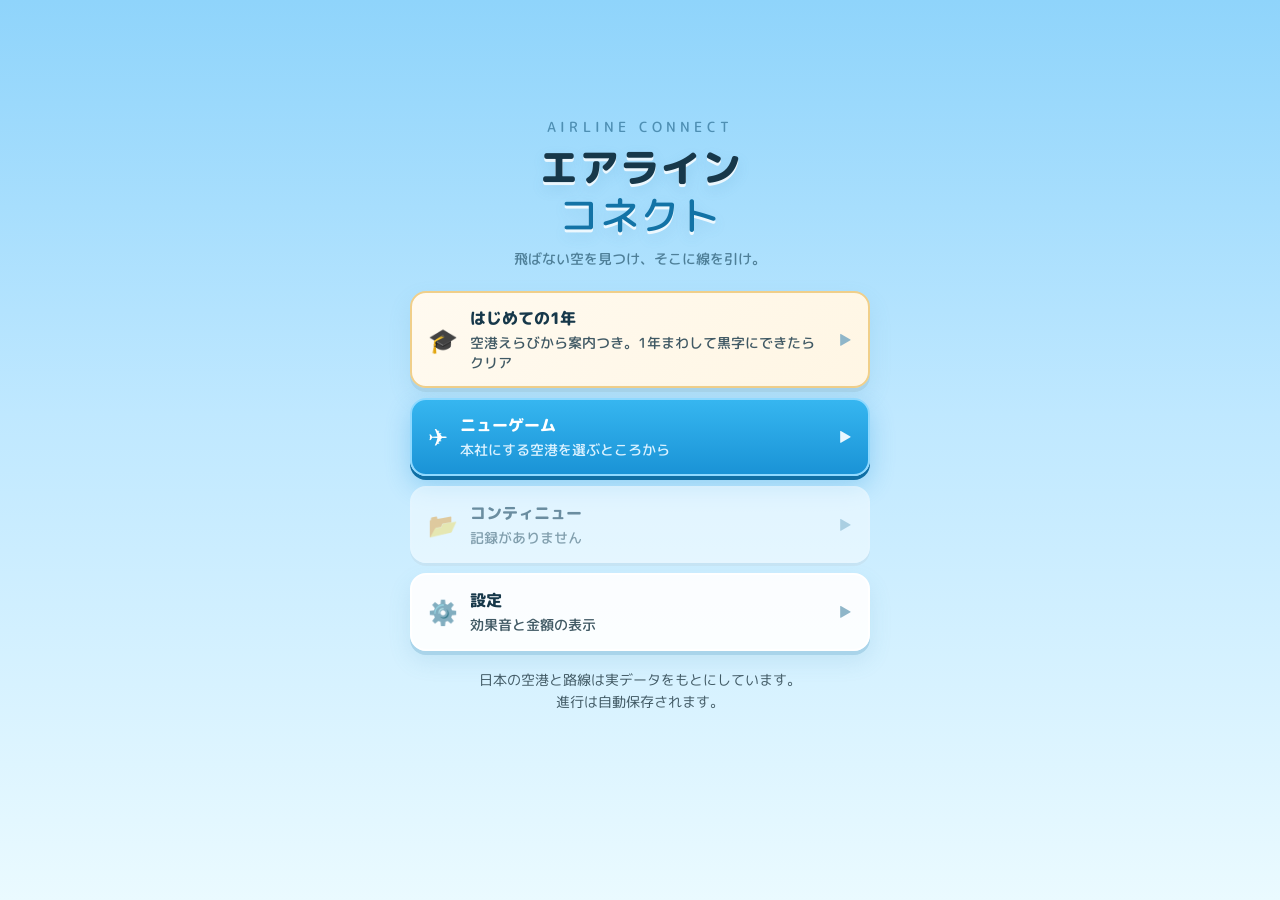
==== commit 689993bd: "本文の文字を12px/13pxから14pxに上げた 「全体的に文字が潰れている」の原因は12pxそのものだった。  ■ 実測 画面に出ている文字の84%が12px（航路タブで741字中619字）。 C" ====
--- a/prototype/play.html
+++ b/prototype/play.html
@@ -5,26 +5,26 @@
   <meta name="viewport" content="width=device-width,initial-scale=1">
   <title>エアラインコネクト</title>
   <style>
-    :root{--bg:#061827;--panel:#0c2739;--line:#ffffff20;--ink:#ecfbff;--muted:#9fc0cb;--cyan:#71e4ec;--green:#64e6a6;--amber:#ffd268;--red:#ff8191}*{box-sizing:border-box}body{margin:0;background:radial-gradient(circle at 75% -15%,#1f708d80,transparent 40%),var(--bg);font-family:Arial,'Yu Gothic',sans-serif;color:var(--ink)}button,select{font:inherit}.top{height:68px;padding:0 4vw;display:flex;align-items:center;justify-content:space-between;border-bottom:1px solid var(--line);background:#04131fee}.logo{font-weight:900;letter-spacing:.16em}.logo b{color:var(--cyan-ink)}.tag{font-size:12px;color:var(--muted);letter-spacing:.12em}.stats{display:flex;gap:22px;font-size:12px;color:var(--muted)}.stats strong{display:block;color:#fff;font-size:15px}.layout{max-width:1480px;margin:auto;padding:22px 4vw;display:grid;grid-template-columns:minmax(0,1fr) clamp(340px,30vw,470px);gap:16px}.card{border:1px solid var(--line);border-radius:15px;background:#0b2638df;box-shadow:0 18px 40px #0003}.map{height:650px;position:relative;overflow:hidden;background:#19394a}.gsi-tiles{position:absolute;inset:0;overflow:hidden;filter:saturate(.8) contrast(1.06) brightness(.78)}.gsi-tiles img{position:absolute;width:256px;height:256px;pointer-events:none;user-select:none}.gsi-tiles .photo-tile{z-index:1}.map:before,.picker-map:before{content:'';position:absolute;z-index:1;inset:0;background:repeating-linear-gradient(90deg,transparent 0 48px,#95dfe810 49px),repeating-linear-gradient(0deg,transparent 0 48px,#95dfe810 49px);pointer-events:none}.map-title{position:absolute;z-index:4;top:15px;left:15px;padding:9px 11px;border:1px solid var(--line);border-radius:9px;background:#061827d9}.map-title h1{font-size:16px;margin:0}.map-title p{font-size:12px;color:var(--muted);margin:4px 0 0}.airport,.picker-airport{position:absolute;z-index:5;transform:translate(-50%,-50%);border:0;background:transparent;color:#effcff;font-weight:bold;font-size:12px;text-shadow:0 1px 4px #000;cursor:pointer;touch-action:manipulation}.airport:before,.picker-airport:before{content:'';display:block;width:12px;height:12px;margin:auto;border:3px solid var(--cyan);border-radius:50%;background:#fff;box-shadow:0 0 0 4px #72e4ed28,0 0 13px #72e4ed}.airport.active:before,.airport:hover:before,.picker-airport.active:before,.picker-airport:hover:before{background:var(--cyan);transform:scale(1.2)}.airport small{display:block;font-size:12px;color:#9fc7d0;margin-top:4px}.airport.compact{font-size:0}.airport.compact:before{width:8px;height:8px;border-width:2px}.airport.compact small{display:none}.route{position:absolute;height:2px;transform-origin:0 50%;background:linear-gradient(90deg,var(--cyan),#7286ff);box-shadow:0 0 8px var(--cyan);z-index:3}.plane{position:absolute;z-index:4;font-size:16px;text-shadow:0 0 10px var(--cyan)}.side{padding:16px}.side h2{font-size:18px;margin:0}.side p{color:var(--muted);font-size:12px;line-height:1.6}.market,.fleet-row,.route-row{padding:10px;border:1px solid var(--line);border-radius:10px;background:#061b2a9a;margin:11px 0;font-size:12px}.market b{color:var(--green)}.field{margin-top:12px}.field label{display:block;font-size:12px;font-weight:500;color:#b4d3dc;margin-bottom:5px}.field select{width:100%;padding:9px;border:1px solid var(--line);border-radius:8px;background:#061827;color:#fff}.grid2{display:grid;grid-template-columns:1fr 1fr;gap:8px}.btn{width:100%;margin-top:12px;padding:11px;border:0;border-radius:8px;cursor:pointer;background:var(--cyan);color:#05202b;font-weight:bold}.btn.secondary{color:#e8faff;background:#ffffff0d;border:1px solid var(--line)}.btn:disabled{opacity:.4;cursor:not-allowed}.route-row b,.fleet-row b{display:block}.route-row span,.fleet-row span{display:block;margin-top:4px;color:var(--muted);font-size:12px}.modal{position:fixed;inset:0;z-index:10;display:grid;place-items:center;padding:20px;background:#020d16e8}.modal.hidden{display:none}.picker{width:min(980px,96vw);padding:26px}.picker h1{margin:0;font-size:28px}.picker h1 b{color:var(--cyan-ink)}.picker>p{color:var(--muted);font-size:13px}.picker-grid{display:grid;grid-template-columns:minmax(0,1.45fr) minmax(270px,.8fr);gap:16px;margin-top:18px}.picker-map{height:440px;position:relative;overflow:hidden;border:1px solid var(--line);border-radius:12px;background:#19394a}.picker-map-title{position:absolute;z-index:4;top:14px;left:14px;font-size:12px;color:#b7edf2;letter-spacing:.12em}.picker-info{padding:18px;border:1px solid var(--line);border-radius:12px;background:#061d2d}.picker-info .eyebrow{font-size:12px;color:var(--cyan-ink);letter-spacing:.12em}.picker-info h2{margin:8px 0 3px;font-size:24px}.picker-info p{min-height:98px;color:var(--muted);font-size:12px;line-height:1.7}.picker-info dl{font-size:12px}.picker-info dt{color:#9fc4cf;margin-top:12px}.picker-info dd{margin:4px 0;color:#fff}.empty{padding-top:42px}.toast{position:fixed;right:18px;bottom:18px;z-index:20;opacity:0;transition:.2s;transform:translateY(8px);padding:11px;border:1px solid #71e4ecaa;border-radius:9px;background:#0d3c4d;font-size:12px}.toast.show{opacity:1;transform:none}@media(max-width:900px){.layout{grid-template-columns:1fr}.map{height:520px}.picker-grid{grid-template-columns:1fr}.picker-map{height:370px}.stats{gap:10px}}@media(max-width:600px){.top{padding:0 16px}.stats{font-size:12px}.layout{padding:15px}.picker{padding:20px}.picker h1{font-size:23px}}
+    :root{--bg:#061827;--panel:#0c2739;--line:#ffffff20;--ink:#ecfbff;--muted:#9fc0cb;--cyan:#71e4ec;--green:#64e6a6;--amber:#ffd268;--red:#ff8191}*{box-sizing:border-box}body{margin:0;background:radial-gradient(circle at 75% -15%,#1f708d80,transparent 40%),var(--bg);font-family:Arial,'Yu Gothic',sans-serif;color:var(--ink)}button,select{font:inherit}.top{height:68px;padding:0 4vw;display:flex;align-items:center;justify-content:space-between;border-bottom:1px solid var(--line);background:#04131fee}.logo{font-weight:900;letter-spacing:.16em}.logo b{color:var(--cyan-ink)}.tag{font-size:14px;color:var(--muted);letter-spacing:.12em}.stats{display:flex;gap:22px;font-size:14px;color:var(--muted)}.stats strong{display:block;color:#fff;font-size:15px}.layout{max-width:1480px;margin:auto;padding:22px 4vw;display:grid;grid-template-columns:minmax(0,1fr) clamp(340px,30vw,470px);gap:16px}.card{border:1px solid var(--line);border-radius:15px;background:#0b2638df;box-shadow:0 18px 40px #0003}.map{height:650px;position:relative;overflow:hidden;background:#19394a}.gsi-tiles{position:absolute;inset:0;overflow:hidden;filter:saturate(.8) contrast(1.06) brightness(.78)}.gsi-tiles img{position:absolute;width:256px;height:256px;pointer-events:none;user-select:none}.gsi-tiles .photo-tile{z-index:1}.map:before,.picker-map:before{content:'';position:absolute;z-index:1;inset:0;background:repeating-linear-gradient(90deg,transparent 0 48px,#95dfe810 49px),repeating-linear-gradient(0deg,transparent 0 48px,#95dfe810 49px);pointer-events:none}.map-title{position:absolute;z-index:4;top:15px;left:15px;padding:9px 11px;border:1px solid var(--line);border-radius:9px;background:#061827d9}.map-title h1{font-size:16px;margin:0}.map-title p{font-size:14px;color:var(--muted);margin:4px 0 0}.airport,.picker-airport{position:absolute;z-index:5;transform:translate(-50%,-50%);border:0;background:transparent;color:#effcff;font-weight:bold;font-size:14px;text-shadow:0 1px 4px #000;cursor:pointer;touch-action:manipulation}.airport:before,.picker-airport:before{content:'';display:block;width:12px;height:12px;margin:auto;border:3px solid var(--cyan);border-radius:50%;background:#fff;box-shadow:0 0 0 4px #72e4ed28,0 0 13px #72e4ed}.airport.active:before,.airport:hover:before,.picker-airport.active:before,.picker-airport:hover:before{background:var(--cyan);transform:scale(1.2)}.airport small{display:block;font-size:14px;color:#9fc7d0;margin-top:4px}.airport.compact{font-size:0}.airport.compact:before{width:8px;height:8px;border-width:2px}.airport.compact small{display:none}.route{position:absolute;height:2px;transform-origin:0 50%;background:linear-gradient(90deg,var(--cyan),#7286ff);box-shadow:0 0 8px var(--cyan);z-index:3}.plane{position:absolute;z-index:4;font-size:16px;text-shadow:0 0 10px var(--cyan)}.side{padding:16px}.side h2{font-size:18px;margin:0}.side p{color:var(--muted);font-size:14px;line-height:1.6}.market,.fleet-row,.route-row{padding:10px;border:1px solid var(--line);border-radius:10px;background:#061b2a9a;margin:11px 0;font-size:14px}.market b{color:var(--green)}.field{margin-top:12px}.field label{display:block;font-size:14px;font-weight:500;color:#b4d3dc;margin-bottom:5px}.field select{width:100%;padding:9px;border:1px solid var(--line);border-radius:8px;background:#061827;color:#fff}.grid2{display:grid;grid-template-columns:1fr 1fr;gap:8px}.btn{width:100%;margin-top:12px;padding:11px;border:0;border-radius:8px;cursor:pointer;background:var(--cyan);color:#05202b;font-weight:bold}.btn.secondary{color:#e8faff;background:#ffffff0d;border:1px solid var(--line)}.btn:disabled{opacity:.4;cursor:not-allowed}.route-row b,.fleet-row b{display:block}.route-row span,.fleet-row span{display:block;margin-top:4px;color:var(--muted);font-size:14px}.modal{position:fixed;inset:0;z-index:10;display:grid;place-items:center;padding:20px;background:#020d16e8}.modal.hidden{display:none}.picker{width:min(980px,96vw);padding:26px}.picker h1{margin:0;font-size:28px}.picker h1 b{color:var(--cyan-ink)}.picker>p{color:var(--muted);font-size:14px}.picker-grid{display:grid;grid-template-columns:minmax(0,1.45fr) minmax(270px,.8fr);gap:16px;margin-top:18px}.picker-map{height:440px;position:relative;overflow:hidden;border:1px solid var(--line);border-radius:12px;background:#19394a}.picker-map-title{position:absolute;z-index:4;top:14px;left:14px;font-size:14px;color:#b7edf2;letter-spacing:.12em}.picker-info{padding:18px;border:1px solid var(--line);border-radius:12px;background:#061d2d}.picker-info .eyebrow{font-size:14px;color:var(--cyan-ink);letter-spacing:.12em}.picker-info h2{margin:8px 0 3px;font-size:24px}.picker-info p{min-height:98px;color:var(--muted);font-size:14px;line-height:1.7}.picker-info dl{font-size:14px}.picker-info dt{color:#9fc4cf;margin-top:12px}.picker-info dd{margin:4px 0;color:#fff}.empty{padding-top:42px}.toast{position:fixed;right:18px;bottom:18px;z-index:20;opacity:0;transition:.2s;transform:translateY(8px);padding:11px;border:1px solid #71e4ecaa;border-radius:9px;background:#0d3c4d;font-size:14px}.toast.show{opacity:1;transform:none}@media(max-width:900px){.layout{grid-template-columns:1fr}.map{height:520px}.picker-grid{grid-template-columns:1fr}.picker-map{height:370px}.stats{gap:10px}}@media(max-width:600px){.top{padding:0 16px}.stats{font-size:14px}.layout{padding:15px}.picker{padding:20px}.picker h1{font-size:23px}}
   </style>
   <style>
-    .rival-route{position:absolute;height:1px;transform-origin:0 50%;opacity:.48;z-index:2;border-top:1px dashed currentColor;pointer-events:none}.rival-route[data-carrier="JAL"]{color:#ec5a68}.rival-route[data-carrier="ANA"]{color:#5aa6ff}.rival-route[data-carrier="スカイマーク"]{color:#ffd268}.rival-route[data-carrier="AIRDO"]{color:#77d6c8}.route-legend{position:absolute;right:14px;bottom:14px;z-index:6;display:flex;gap:8px;flex-wrap:wrap;max-width:280px;padding:7px 9px;border:1px solid var(--line);border-radius:8px;background:#061827dc;font-size:12px;color:#d7edf2}.route-legend i{display:inline-block;width:12px;border-top:2px dashed currentColor;vertical-align:middle;margin-right:3px}.route-legend .jal{color:#ec5a68}.route-legend .ana{color:#5aa6ff}.route-legend .sky{color:#ffd268}.route-legend .ado{color:#77d6c8}
-    .rival-list{margin-top:13px;padding-top:11px;border-top:1px solid var(--line);max-height:190px;overflow:auto}.rival-list h3{font-size:12px;margin:0 0 7px;color:#dff7fa}.rival-item{display:flex;justify-content:space-between;gap:8px;padding:6px 0;border-bottom:1px solid #ffffff0d;font-size:12px}.rival-item b{color:var(--cyan-ink)}.rival-item span{color:var(--muted);white-space:nowrap}
-    .airport-facts{display:grid;grid-template-columns:1fr 1fr;gap:8px;margin:12px 0}.airport-fact{padding:9px;border:1px solid var(--line);border-radius:8px;background:#061b2a9a}.airport-fact span{display:block;color:var(--muted);font-size:12px}.airport-fact b{display:block;margin-top:3px;font-size:13px}
+    .rival-route{position:absolute;height:1px;transform-origin:0 50%;opacity:.48;z-index:2;border-top:1px dashed currentColor;pointer-events:none}.rival-route[data-carrier="JAL"]{color:#ec5a68}.rival-route[data-carrier="ANA"]{color:#5aa6ff}.rival-route[data-carrier="スカイマーク"]{color:#ffd268}.rival-route[data-carrier="AIRDO"]{color:#77d6c8}.route-legend{position:absolute;right:14px;bottom:14px;z-index:6;display:flex;gap:8px;flex-wrap:wrap;max-width:280px;padding:7px 9px;border:1px solid var(--line);border-radius:8px;background:#061827dc;font-size:14px;color:#d7edf2}.route-legend i{display:inline-block;width:12px;border-top:2px dashed currentColor;vertical-align:middle;margin-right:3px}.route-legend .jal{color:#ec5a68}.route-legend .ana{color:#5aa6ff}.route-legend .sky{color:#ffd268}.route-legend .ado{color:#77d6c8}
+    .rival-list{margin-top:13px;padding-top:11px;border-top:1px solid var(--line);max-height:190px;overflow:auto}.rival-list h3{font-size:14px;margin:0 0 7px;color:#dff7fa}.rival-item{display:flex;justify-content:space-between;gap:8px;padding:6px 0;border-bottom:1px solid #ffffff0d;font-size:14px}.rival-item b{color:var(--cyan-ink)}.rival-item span{color:var(--muted);white-space:nowrap}
+    .airport-facts{display:grid;grid-template-columns:1fr 1fr;gap:8px;margin:12px 0}.airport-fact{padding:9px;border:1px solid var(--line);border-radius:8px;background:#061b2a9a}.airport-fact span{display:block;color:var(--muted);font-size:14px}.airport-fact b{display:block;margin-top:3px;font-size:14px}
     /* 2026-10-26：作成欄の縦を詰めるため、見出しの前後を 20/8 → 12/5 にした */
-    .step-title{margin:12px 0 5px;font-size:12px;color:var(--cyan-ink);letter-spacing:.08em}.fleet-row select,.side>select{width:100%;margin-top:8px;padding:7px;border:1px solid var(--line);border-radius:7px;background:#061827;color:#fff;font-size:12px}.fleet-row .mini-btn{width:100%;margin-top:7px;padding:7px;border:1px solid var(--line);border-radius:7px;background:#ffffff10;color:#e8faff;font-size:12px;cursor:pointer}.route-row.unassigned{border-color:#ffd26888}.route-row .status{color:var(--amber)}.report{margin-top:16px;padding-top:12px;border-top:1px solid var(--line)}.report-total{display:grid;grid-template-columns:1fr 1fr;gap:7px}.report-total div{padding:8px;border-radius:8px;background:#061b2a9a;font-size:12px;color:var(--muted)}.report-total b{display:block;margin-top:3px;color:#fff;font-size:13px}.report-total .profit b{color:var(--green)}.report-total .loss b{color:var(--red)}.report-row{padding:8px 0;border-bottom:1px solid #ffffff12;font-size:12px}.report-row b{display:block;font-size:12px}.report-row span{color:var(--muted)}.plane.flying{animation:flightPulse 1.6s ease-in-out infinite;transition:left 1.7s linear,top 1.7s linear}.flight-status{position:absolute;z-index:6;left:15px;bottom:66px;padding:8px 10px;border:1px solid #71e4ec88;border-radius:8px;background:#061827dc;color:#dffcff;font-size:12px}.flight-status b{color:var(--cyan-ink)}@keyframes flightPulse{50%{transform:translate(5px,-4px) scale(1.16);filter:drop-shadow(0 0 7px #71e4ec)}}.map-actions{position:absolute;z-index:7;left:0;right:0;bottom:0;display:grid;grid-template-columns:repeat(3,1fr);gap:1px;padding:8px;background:#04131ff2;border-top:1px solid var(--line)}.map-actions button{min-height:36px;border:1px solid var(--line);border-radius:7px;background:#0b2a3bd8;color:#dff8fc;font-weight:500;cursor:pointer}.map-actions button.active,.map-actions button:hover{background:var(--cyan);color:#05202b}.map .route-legend{bottom:62px}
+    .step-title{margin:12px 0 5px;font-size:14px;color:var(--cyan-ink);letter-spacing:.08em}.fleet-row select,.side>select{width:100%;margin-top:8px;padding:7px;border:1px solid var(--line);border-radius:7px;background:#061827;color:#fff;font-size:14px}.fleet-row .mini-btn{width:100%;margin-top:7px;padding:7px;border:1px solid var(--line);border-radius:7px;background:#ffffff10;color:#e8faff;font-size:14px;cursor:pointer}.route-row.unassigned{border-color:#ffd26888}.route-row .status{color:var(--amber)}.report{margin-top:16px;padding-top:12px;border-top:1px solid var(--line)}.report-total{display:grid;grid-template-columns:1fr 1fr;gap:7px}.report-total div{padding:8px;border-radius:8px;background:#061b2a9a;font-size:14px;color:var(--muted)}.report-total b{display:block;margin-top:3px;color:#fff;font-size:14px}.report-total .profit b{color:var(--green)}.report-total .loss b{color:var(--red)}.report-row{padding:8px 0;border-bottom:1px solid #ffffff12;font-size:14px}.report-row b{display:block;font-size:14px}.report-row span{color:var(--muted)}.plane.flying{animation:flightPulse 1.6s ease-in-out infinite;transition:left 1.7s linear,top 1.7s linear}.flight-status{position:absolute;z-index:6;left:15px;bottom:66px;padding:8px 10px;border:1px solid #71e4ec88;border-radius:8px;background:#061827dc;color:#dffcff;font-size:14px}.flight-status b{color:var(--cyan-ink)}@keyframes flightPulse{50%{transform:translate(5px,-4px) scale(1.16);filter:drop-shadow(0 0 7px #71e4ec)}}.map-actions{position:absolute;z-index:7;left:0;right:0;bottom:0;display:grid;grid-template-columns:repeat(3,1fr);gap:1px;padding:8px;background:#04131ff2;border-top:1px solid var(--line)}.map-actions button{min-height:36px;border:1px solid var(--line);border-radius:7px;background:#0b2a3bd8;color:#dff8fc;font-weight:500;cursor:pointer}.map-actions button.active,.map-actions button:hover{background:var(--cyan);color:#05202b}.map .route-legend{bottom:62px}
   </style>
   <style>
     .chips{display:flex;flex-wrap:wrap;align-items:center;gap:4px;margin:10px 0}
-    .chip{display:inline-flex;align-items:center;gap:4px;padding:5px 9px;border:1px solid var(--line);border-radius:20px;background:#0b2a3b;font-size:12px}
+    .chip{display:inline-flex;align-items:center;gap:4px;padding:5px 9px;border:1px solid var(--line);border-radius:20px;background:#0b2a3b;font-size:14px}
     .chip.base{border-color:var(--cyan);color:var(--cyan-ink)}
     .chip.park{border-color:var(--amber);color:var(--amber)}
-    .chip.park small{opacity:.75;font-size:12px;margin-left:2px}
+    .chip.park small{opacity:.75;font-size:14px;margin-left:2px}
     /* 2026-10-22：12×14pxしかなく指で押せなかった。②到着空港を外す操作なので大きくする */
     .chip-x{border:0;background:transparent;color:var(--red);cursor:pointer;font-size:14px;line-height:1;
       min-width:32px;min-height:32px;padding:0 6px;margin:-6px -4px -6px 2px}
-    .chip-arrow{color:var(--muted);font-size:12px}
-    .route-row .kind{display:inline-block;padding:1px 7px;border-radius:10px;font-size:12px;margin-right:6px;background:#ffffff1c;color:#dff8fc;vertical-align:middle}
+    .chip-arrow{color:var(--muted);font-size:14px}
+    .route-row .kind{display:inline-block;padding:1px 7px;border-radius:10px;font-size:14px;margin-right:6px;background:#ffffff1c;color:#dff8fc;vertical-align:middle}
     .multi-leg{position:absolute;height:2px;transform-origin:0 50%;background:linear-gradient(90deg,var(--cyan),#7286ff);box-shadow:0 0 8px var(--cyan);z-index:3}
     #mainTiles{overflow:visible;will-change:transform;backface-visibility:hidden}
     /* タイル整備範囲外（外洋）を海色で埋めてシームレスに見せる */
@@ -65,17 +65,17 @@
     /* 経営ゲームでいちばん大事な数字。常に見えるようにする（以前は4.5画面下にしか無かった） */
     #netStat.pos strong{color:#1f7a3d !important;}
     #netStat.neg strong{color:#c0392b !important;}
-    #netStat.neg::after{content:'▼';margin-left:3px;color:#c0392b;font-size:12px;}
-    #netStat.pos::after{content:'▲';margin-left:3px;color:#1f7a3d;font-size:12px;}
+    #netStat.neg::after{content:'▼';margin-left:3px;color:#c0392b;font-size:14px;}
+    #netStat.pos::after{content:'▲';margin-left:3px;color:#1f7a3d;font-size:14px;}
     .stats strong{white-space:nowrap;font-size:14px !important;font-variant-numeric:tabular-nums;}
     /* 日付は進行がひと目で分かるよう強調する */
     #date{color:#1373a6 !important;font-size:15px !important;}
-    #date small{display:inline;font-size:12px;color:#7da3b4;font-weight:500;margin-left:4px;}
+    #date small{display:inline;font-size:14px;color:#7da3b4;font-weight:500;margin-left:4px;}
     @media(max-width:760px){
       .top .tag{display:none;}
-      .stats{font-size:12px !important;gap:4px 12px !important;}
-      .stats strong{font-size:13px !important;}
-      #date{font-size:13px !important;}
+      .stats{font-size:14px !important;gap:4px 12px !important;}
+      .stats strong{font-size:14px !important;}
+      #date{font-size:14px !important;}
       #date small{display:none;}
     }
     .card{background:#ffffff !important;border:2px solid #dcecf5 !important;border-radius:22px !important;
@@ -134,15 +134,15 @@
     .flight-sprite.parked .tail{animation:none;opacity:0}
     .flight-sprite.parked{opacity:.75}
     @keyframes tailPuff{0%{transform:translate(-40%,-50%) scale(.5);opacity:.5}100%{transform:translate(-190%,-50%) scale(1.6);opacity:0}}
-    .flight-bubble{position:absolute;z-index:9;transform:translate(-50%,-125%);background:#fff;border:2px solid #ffce6b;border-radius:12px;padding:7px 10px;font-size:12px;color:#2a4657;box-shadow:0 8px 20px #0003;white-space:nowrap;pointer-events:none;font-weight:500}
+    .flight-bubble{position:absolute;z-index:9;transform:translate(-50%,-125%);background:#fff;border:2px solid #ffce6b;border-radius:12px;padding:7px 10px;font-size:14px;color:#2a4657;box-shadow:0 8px 20px #0003;white-space:nowrap;pointer-events:none;font-weight:500}
     .flight-bubble:after{content:'';position:absolute;left:50%;bottom:-8px;transform:translateX(-50%);border:7px solid transparent;border-top-color:#ffce6b}
     .flight-bubble small{display:block;font-weight:400;color:#405964;margin-top:2px}
     #radio{position:absolute;left:14px;bottom:70px;z-index:8;display:flex;flex-direction:column;gap:6px;pointer-events:none;max-width:min(72%,330px)}
     .radio-bubble{display:flex;align-items:flex-start;gap:7px;background:#ffffffee;border:2px solid #cfe6f2;border-radius:14px;padding:6px 11px 6px 7px;box-shadow:0 6px 16px #0002;transition:opacity .4s,transform .4s}
     .radio-bubble.out{opacity:0;transform:translateX(-16px)}
     .radio-ic{flex:0 0 auto;width:26px;height:26px;border-radius:50%;display:grid;place-items:center;font-size:15px;background:#eef7fb}
-    .radio-tx{font-size:12px;line-height:1.32;color:#26414f;font-weight:500}
-    .radio-tx small{display:block;font-weight:500;font-size:12px;letter-spacing:.06em;color:#496572;margin-bottom:1px}
+    .radio-tx{font-size:14px;line-height:1.32;color:#26414f;font-weight:500}
+    .radio-tx small{display:block;font-weight:500;font-size:14px;letter-spacing:.06em;color:#496572;margin-bottom:1px}
     @keyframes radioIn{from{opacity:0;transform:translateY(10px) scale(.9)}to{opacity:1;transform:none}}
     .radio-bubble{animation:radioIn .28s cubic-bezier(.2,1.4,.4,1)}
     /* 地図上の日付。いつでも「いま何年目の何月か」が見える */
@@ -153,10 +153,10 @@
     .date-chip{display:flex;align-items:center;gap:7px;padding:6px 11px 6px 9px;border-radius:14px;
       background:#ffffffe8;border:2px solid #cfe6f2;box-shadow:0 4px 12px #0002;white-space:nowrap}
     .date-chip .dc-ic{font-size:18px;line-height:1}
-    .date-chip b{display:block;font-size:13px;color:#1373a6;line-height:1.2}
-    .date-chip small{display:block;font-size:12px;color:#7da3b4;font-weight:500;margin-top:1px}
+    .date-chip b{display:block;font-size:14px;color:#1373a6;line-height:1.2}
+    .date-chip small{display:block;font-size:14px;color:#7da3b4;font-weight:500;margin-top:1px}
     .date-chip em,#date em{font-style:normal;color:#a0450a;font-weight:500}
-    #date em{margin-left:5px;padding:1px 6px;border-radius:7px;background:#fff1e4;font-size:12px}
+    #date em{margin-left:5px;padding:1px 6px;border-radius:7px;background:#fff1e4;font-size:14px}
     /* 2026-10-14：日付の下に資金。週を送ると、この数字がスロットのように回る（animateCash）
        ・tabular-nums … 桁ごとの幅を揃える。回っている間に文字送りがガタつくと安っぽい
        ・.reel の上下グラデ … リールの窓。数字が筒の上で回っているように見せる
@@ -165,7 +165,7 @@
       padding:5px 12px 6px;border-radius:14px;background:#0e3b55f0;border:2px solid #2d7fa8;
       box-shadow:0 4px 12px #0003, inset 0 1px 0 #ffffff26;white-space:nowrap;
       transition:border-color .2s, box-shadow .2s}
-    .cash-chip .cc-lab{font-size:12px;font-weight:500;letter-spacing:.1em;color:#8ec6e2}
+    .cash-chip .cc-lab{font-size:14px;font-weight:500;letter-spacing:.1em;color:#8ec6e2}
     .cash-chip b{font-size:16px;font-weight:800;color:#fff;letter-spacing:.01em;
       font-variant-numeric:tabular-nums;font-feature-settings:"tnum" 1;
       text-shadow:0 1px 0 #0006}
@@ -180,7 +180,7 @@
     /* 増えた額そのもの。資金チップの左どなりから浮かび上がって消える。
        上に出すと日付チップの「第○週」に重なって読めなくなったため、横へ逃がしている */
     .cash-chip .cc-delta{position:absolute;right:calc(100% + 8px);top:3px;opacity:0;pointer-events:none;
-      white-space:nowrap;font-size:13px;font-weight:500;font-variant-numeric:tabular-nums;
+      white-space:nowrap;font-size:14px;font-weight:500;font-variant-numeric:tabular-nums;
       padding:2px 8px;border-radius:9px;background:#fff;box-shadow:0 3px 9px #0003}
     .cash-chip .cc-delta.up{color:#0b7a3e}
     .cash-chip .cc-delta.down{color:#c0392b}
@@ -214,17 +214,17 @@
     .tut-card button{cursor:pointer;user-select:auto;}
     .tut-card.tut-dragging{cursor:grabbing;transition:none !important;animation:none !important;
       box-shadow:0 22px 50px #0005,0 0 0 3px #ffce6b99 !important;}
-    .tut-grip{color:#d9b25e;margin-right:5px;letter-spacing:-1px;font-size:12px;vertical-align:-1px;}
+    .tut-grip{color:#d9b25e;margin-right:5px;letter-spacing:-1px;font-size:14px;vertical-align:-1px;}
     .tut-reset{background:transparent;color:#a8812a;border:1.5px solid #f0dcae;border-radius:10px;
-      padding:7px 10px;font-weight:500;font-size:12px;cursor:pointer;}
+      padding:7px 10px;font-weight:500;font-size:14px;cursor:pointer;}
     .tut-reset:hover{background:#fff7e6;}
     /* 中身が変わったことは、消さずに枠の明滅で知らせる */
     .tut-card.tut-bump{animation:tutBump .45s ease-out}
     @keyframes tutBump{0%{border-color:#ff9f1c;box-shadow:0 0 0 7px #ff9f1c44,0 16px 40px #0004}
       100%{border-color:#ffce6b;box-shadow:0 0 0 0 #ff9f1c00,0 16px 40px #0004}}
     .tut-ic{flex:0 0 auto;width:46px;height:46px;border-radius:50%;display:grid;place-items:center;font-size:26px;background:#eef7fb}
-    .tut-who{font-size:12px;font-weight:500;color:#8f650c;letter-spacing:.06em;margin-bottom:3px}
-    .tut-tx{font-size:13px;color:#2a4657;line-height:1.5;font-weight:500}.tut-tx b{color:#1373a6}
+    .tut-who{font-size:14px;font-weight:500;color:#8f650c;letter-spacing:.06em;margin-bottom:3px}
+    .tut-tx{font-size:14px;color:#2a4657;line-height:1.5;font-weight:500}.tut-tx b{color:#1373a6}
     .tut-actions{display:flex;gap:8px;margin-top:11px;align-items:center}
     .tut-next{background:var(--cyan);color:#05202b;border:0;border-radius:10px;padding:8px 16px;font-weight:500;cursor:pointer}
     .tut-skip{background:#eef2f4;color:#405964;border:0;border-radius:10px;padding:8px 12px;font-weight:500;cursor:pointer}
@@ -232,14 +232,14 @@
        画面の左下は、日付・資金チップ（右上）とも通知（右下）とも当たらない */
     .tut-restore{position:fixed;left:14px;bottom:14px;z-index:29;pointer-events:auto;
       display:flex;align-items:center;gap:6px;padding:10px 14px;border-radius:999px;
-      border:3px solid #ffce6b;background:#fff;color:#8a5a00;font-weight:500;font-size:12px;
+      border:3px solid #ffce6b;background:#fff;color:#8a5a00;font-weight:500;font-size:14px;
       font-family:inherit;cursor:pointer;box-shadow:0 10px 24px #0003;animation:radioIn .28s cubic-bezier(.2,1.4,.4,1)}
     .tut-restore:hover{background:#fff8e8}
     @media(max-width:560px){.tut-restore{left:10px;bottom:10px;padding:9px 12px}}
     .tut-dots{display:flex;gap:5px;margin-top:9px}
     .tut-dots span{width:7px;height:7px;border-radius:50%;background:#d6e4ea}.tut-dots span.on{background:var(--cyan);transform:scale(1.25)}
     .tut-dots span.did{background:var(--green)}
-    .tut-step{float:right;font-size:12px;font-weight:500;color:#496572}
+    .tut-step{float:right;font-size:14px;font-weight:500;color:#496572}
     /* 案内が勧めている行き先。おすすめ一覧の中の1枚だけを目立たせる */
     .dp-card.tut-target{border-color:#ff9f1c!important;background:#fffaf0!important;
       box-shadow:0 3px 0 #e08a1a,0 0 0 3px #ff9f1c44!important}
@@ -248,13 +248,13 @@
     .shop-item.tut-target{border-color:#ff9f1c!important;background:#fffaf0!important;
       box-shadow:0 0 0 3px #ff9f1c55,0 6px 18px #0002!important;position:relative}
     .shop-item.tut-target:before{content:'おすすめ';position:absolute;top:-10px;left:12px;
-      background:#ff9f1c;color:#fff;font-size:12px;font-weight:500;padding:2px 8px;border-radius:7px;letter-spacing:.06em}
+      background:#ff9f1c;color:#fff;font-size:14px;font-weight:500;padding:2px 8px;border-radius:7px;letter-spacing:.06em}
     /* 案内が指している空港。94個の点の中から、ここだけは必ず見つかるようにする */
     #airports.tut-focus .airport:not(.tut-target){opacity:.28;filter:saturate(.4)}
     .airport.tut-target{z-index:12!important;}
     .airport.tut-target:before{border-color:#ff9f1c!important;background:var(--sun)!important;
       transform:scale(1.5);animation:tutPin 1.1s ease-in-out infinite;}
-    .airport.tut-target .lbl{display:block!important;font-size:12px;font-weight:500;}
+    .airport.tut-target .lbl{display:block!important;font-size:14px;font-weight:500;}
     .airport.tut-target .lbl small{display:none!important;}
     @keyframes tutPin{0%,100%{box-shadow:0 0 0 4px #ff9f1c55,0 2px 6px #0003}
       50%{box-shadow:0 0 0 13px #ff9f1c00,0 2px 6px #0003}}
@@ -266,21 +266,21 @@
     .event-card.good{border-top-color:#43c265}.event-card.bad{border-top-color:#ff8a5c}
     .event-ic{font-size:46px;line-height:1;animation:radioIn .4s cubic-bezier(.2,1.6,.4,1)}
     .event-card h3{margin:8px 0 6px;color:#26414f;font-size:18px}
-    .event-card p{color:#405964;font-size:13px;line-height:1.6;margin:0 0 16px}
+    .event-card p{color:#405964;font-size:14px;line-height:1.6;margin:0 0 16px}
     .event-btns{display:flex;flex-direction:column;gap:8px}
-    .event-btns button{background:var(--cyan);color:#05202b;border:0;border-radius:12px;padding:11px;font-weight:500;font-size:13px;cursor:pointer}
+    .event-btns button{background:var(--cyan);color:#05202b;border:0;border-radius:12px;padding:11px;font-weight:500;font-size:14px;cursor:pointer}
     .event-btns button.alt{background:#eef2f4;color:#48606c}
     /* ⑥ 今週の見どころ（アイコンで語る） */
     .highlights{display:grid;grid-template-columns:1fr 1fr 1fr;gap:7px;margin:12px 0 4px}
     .hl{padding:9px 7px;border-radius:12px;background:#f3f8fb;border:1.5px solid #e2edf2;text-align:center}
-    .hl span{display:block;font-size:12px;color:#496572;font-weight:500;letter-spacing:.03em}
-    .hl b{display:block;font-size:12px;color:#2a4657;margin:3px 0;line-height:1.25}
-    .hl small{font-size:12px;color:#405964}
+    .hl span{display:block;font-size:14px;color:#496572;font-weight:500;letter-spacing:.03em}
+    .hl b{display:block;font-size:14px;color:#2a4657;margin:3px 0;line-height:1.25}
+    .hl small{font-size:14px;color:#405964}
     .hl.good{background:#eefaf0;border-color:#bfe8c8}.hl.bad{background:#fff2ee;border-color:#ffd3c2}.hl.rank{background:#fff8e6;border-color:#ffe2a8}
     /* セグメント式（ドロップダウン廃止） */
     .seg{display:flex;gap:6px;margin-top:6px;flex-wrap:wrap}
-    .seg-btn{flex:1 1 auto;min-width:60px;padding:8px 6px;border:2px solid #d6e4ea;border-radius:10px;background:#fff;color:#3a5563;font-weight:500;font-size:12px;cursor:pointer;line-height:1.2;transition:.12s;text-align:center}
-    .seg-btn small{display:block;font-weight:500;font-size:12px;color:#496572;margin-top:2px}
+    .seg-btn{flex:1 1 auto;min-width:60px;padding:8px 6px;border:2px solid #d6e4ea;border-radius:10px;background:#fff;color:#3a5563;font-weight:500;font-size:14px;cursor:pointer;line-height:1.2;transition:.12s;text-align:center}
+    .seg-btn small{display:block;font-weight:500;font-size:14px;color:#496572;margin-top:2px}
     .seg-btn:hover:not(:disabled){border-color:var(--cyan)}
     .seg-btn.on{background:var(--cyan);border-color:var(--cyan);color:#05202b}
     .seg-btn.on small{color:#05202b}
@@ -294,75 +294,83 @@
        10-25に2列を捨てた理由（時刻が左右に飛ぶ）は**行優先**で並べたからで、
        `grid-auto-flow:column` にすれば左の列が午前・右の列が午後と、
        どちらの列も上から下へ時間が流れる。
-       1行に収まらなくなるので、時刻と中身を2段に積む。 */
-    .slot-seg{display:grid;grid-template-columns:1fr 1fr;grid-template-rows:repeat(4,auto);
+       1行に収まらなくなるので、時刻と中身を2段に積む。
+       ── 2026-11-05：1時間おきの16マスにしたので、2列8行（384px）になった ──
+       3列6行も試したが、1マス129pxだと「需要44名／74席・空7」が2行に折れて
+       1マス45px→59pxに伸び、全体では373pxとほとんど縮まなかった。
+       この文字が1行に収まるには1マス150px要り、3列なら板が458px以上。
+       右パネルは clamp(340px,30vw,470px) なので、その幅にはならない。2列のままにする。 */
+    .slot-seg{display:grid;grid-template-columns:1fr 1fr;grid-template-rows:repeat(8,auto);
       grid-auto-flow:column;gap:4px}
     .slot-seg .seg-btn{display:block;min-width:0;padding:5px 8px;
-      font-size:13px;font-variant-numeric:tabular-nums;text-align:left;line-height:1.25}
-    .slot-seg .seg-btn em{font-style:normal;font-size:12px;font-weight:500;margin-left:4px;opacity:.75}
+      font-size:14px;font-variant-numeric:tabular-nums;text-align:left;line-height:1.25}
+    .slot-seg .seg-btn em{font-style:normal;font-size:14px;font-weight:500;margin-left:4px;opacity:.75}
     /* 2026-10-28：…で切らずに折り返す。倍率は4文字で収まったが、人数と席数は
        「需要412名／405席・空124」のように伸びるので、狭い板では2行になる */
     .slot-seg .seg-btn small{display:block;font-size:11px;margin-top:0;white-space:normal;line-height:1.3}
     /* 3つのかたまりの「あいだ」でだけ折り返す。中で折れると「席」だけが次の行に残る */
+    /* 自分の機体が飛んでいて置けないマス。空港が満杯なのとは理由がちがうので別の色 */
+    .slot-seg .seg-btn.busy{background:#f4f7f9;border-color:#dbe6ec}
+    .slot-seg .seg-btn.busy small{color:#7a6a3a}
     .slot-seg .seg-btn small b,.slot-seg .seg-btn small i,.slot-seg .seg-btn small span{white-space:nowrap}
     .slot-seg .seg-btn small i{font-style:normal}
     .slot-seg .seg-btn small b{font-weight:500;color:#405964}
     .slot-seg .seg-btn small b.hi{color:#1f7a3d}.slot-seg .seg-btn small b.lo{color:#a0450a}
     .slot-seg .seg-btn.on small b,.slot-seg .seg-btn.on small{color:#05202b}
-    .tap-hint{font-size:12px;color:#5b7886;background:#eef7fb;border:1.5px dashed #bcdcea;border-radius:10px;padding:8px 10px;margin:8px 0 2px}.tap-hint b{color:#1373a6}
+    .tap-hint{font-size:14px;color:#5b7886;background:#eef7fb;border:1.5px dashed #bcdcea;border-radius:10px;padding:8px 10px;margin:8px 0 2px}.tap-hint b{color:#1373a6}
     /* 季節バー */
     .season-bar{display:flex;align-items:center;gap:10px;margin:10px 0 2px;padding:9px 12px;border-radius:14px;background:linear-gradient(90deg,#fff6e3,#eef7fb);border:2px solid #ffe2a8}
     .season-bar .s-ic{font-size:24px;line-height:1}
-    .season-bar b{display:block;font-size:13px;color:#2a4657}
-    .season-bar small{display:block;font-size:12px;color:#405964;line-height:1.35;margin-top:1px}
-    .season-bar .s-eff{margin-left:auto;font-size:12px;font-weight:500;color:#8f650c;text-align:right;white-space:nowrap;line-height:1.5}
+    .season-bar b{display:block;font-size:14px;color:#2a4657}
+    .season-bar small{display:block;font-size:14px;color:#405964;line-height:1.35;margin-top:1px}
+    .season-bar .s-eff{margin-left:auto;font-size:14px;font-weight:500;color:#8f650c;text-align:right;white-space:nowrap;line-height:1.5}
     /* ⑤ 季節予報 */
-    .fc-lead{font-size:12px;color:#5b7886;margin:2px 2px 8px}.fc-lead b{color:#1373a6}
+    .fc-lead{font-size:14px;color:#5b7886;margin:2px 2px 8px}.fc-lead b{color:#1373a6}
     .fc-chart{display:flex;gap:4px;align-items:flex-end;padding:8px 6px 4px;background:linear-gradient(180deg,#f7fcff,#eef7fb);border:1.5px solid #cfe6f1;border-radius:12px}
     .fc-col{flex:1 1 0;min-width:0;display:flex;flex-direction:column;align-items:center;gap:2px}
     .fc-col.now{background:#fff6e3;border-radius:8px;outline:1.5px solid #ffd89a}
-    .fc-val{font-size:12px;font-weight:500;color:#405964;letter-spacing:-.3px}
+    .fc-val{font-size:14px;font-weight:500;color:#405964;letter-spacing:-.3px}
     .fc-track{width:100%;height:68px;display:flex;align-items:flex-end;background:#e6f1f6;border-radius:5px;overflow:hidden}
     .fc-bar{width:100%;border-radius:5px 5px 0 0;transition:height .25s}
     .fc-bar.hot{background:linear-gradient(180deg,#43c265,#2ea852)}
     .fc-bar.mid{background:linear-gradient(180deg,#7cc3e8,#1f9fe0)}
     .fc-bar.cold{background:linear-gradient(180deg,#ffa98f,#ef6b4a)}
-    .fc-m{font-size:12px;font-weight:500;color:#3a5563;white-space:nowrap}
-    .fc-e{font-size:12px;line-height:1;height:12px;color:#8f650c;font-weight:500}
+    .fc-m{font-size:14px;font-weight:500;color:#3a5563;white-space:nowrap}
+    .fc-e{font-size:14px;line-height:1;height:12px;color:#8f650c;font-weight:500}
     .fc-peaks{display:flex;gap:6px;margin-top:7px;flex-wrap:wrap}
-    .fc-peaks .pk{flex:1 1 140px;font-size:12px;font-weight:500;padding:6px 8px;border-radius:9px;border:1.5px solid}
+    .fc-peaks .pk{flex:1 1 140px;font-size:14px;font-weight:500;padding:6px 8px;border-radius:9px;border:1.5px solid}
     .fc-peaks .pk.hot{background:#eefaf0;border-color:#bfe8c8;color:#1f7a3d}
     .fc-peaks .pk.cold{background:#fff2ee;border-color:#ffd3c2;color:#b4472a}
-    .fc-ev{margin-top:7px;font-size:12px;color:#8f650c;font-weight:500;background:#fff8e6;border:1.5px solid #ffe2a8;border-radius:9px;padding:6px 9px}
+    .fc-ev{margin-top:7px;font-size:14px;color:#8f650c;font-weight:500;background:#fff8e6;border:1.5px solid #ffe2a8;border-radius:9px;padding:6px 9px}
     .wx-row{display:flex;align-items:center;gap:9px;padding:7px 10px;border-radius:11px;background:#f3fafd;border:1.5px solid #cfe6f1;margin-bottom:5px}
     .wx-row.bad{background:#fff3ef;border-color:#ffc9b8}
     .wx-row.soft{opacity:.78}
     .wx-row .wxr-ic{font-size:19px;line-height:1}
-    .wx-row b{display:block;font-size:12px;color:#2a4657}
-    .wx-row small{display:block;font-size:12px;color:#405964}
-    .wx-row .wxr-c{margin-left:auto;font-size:12px;font-weight:500;color:#496572;white-space:nowrap}
+    .wx-row b{display:block;font-size:14px;color:#2a4657}
+    .wx-row small{display:block;font-size:14px;color:#405964}
+    .wx-row .wxr-c{margin-left:auto;font-size:14px;font-weight:500;color:#496572;white-space:nowrap}
     /* 季節便 */
-    .rs-tag{display:inline-block;margin-left:6px;font-size:12px;font-weight:500;padding:1px 7px;border-radius:999px;background:#fff8e6;border:1.5px solid #ffe2a8;color:#8f650c;vertical-align:1px}
+    .rs-tag{display:inline-block;margin-left:6px;font-size:14px;font-weight:500;padding:1px 7px;border-radius:999px;background:#fff8e6;border:1.5px solid #ffe2a8;color:#8f650c;vertical-align:1px}
     .route-row.resting{opacity:.82;background:repeating-linear-gradient(135deg,#fafdff,#fafdff 8px,#f1f7fa 8px,#f1f7fa 16px)}
-    .pc-multi{margin-left:auto;font-size:12px;font-weight:500;padding:2px 8px;border-radius:999px;background:#eefaf0;border:1.5px solid #bfe8c8;color:#1f7a3d}
+    .pc-multi{margin-left:auto;font-size:14px;font-weight:500;padding:2px 8px;border-radius:999px;background:#eefaf0;border:1.5px solid #bfe8c8;color:#1f7a3d}
     .world-news.season{background:#fff8e6;border-color:#ffe2a8}
     .wx-bar{display:flex;align-items:center;gap:10px;margin:6px 0 2px;padding:9px 12px;border-radius:14px;background:linear-gradient(90deg,#eaf6ff,#f7fcff);border:2px solid #bcdcea}
     .wx-bar.bad{background:linear-gradient(90deg,#fff0ec,#fff8f6);border-color:#ffc0b0}
     .wx-bar .s-ic{font-size:24px;line-height:1}
-    .wx-bar b{display:block;font-size:13px;color:#2a4657}
-    .wx-bar small{display:block;font-size:12px;color:#405964;line-height:1.35;margin-top:1px}
-    .wx-bar .s-eff{margin-left:auto;font-size:12px;font-weight:500;color:#1373a6;text-align:right;white-space:nowrap;line-height:1.5}
+    .wx-bar b{display:block;font-size:14px;color:#2a4657}
+    .wx-bar small{display:block;font-size:14px;color:#405964;line-height:1.35;margin-top:1px}
+    .wx-bar .s-eff{margin-left:auto;font-size:14px;font-weight:500;color:#1373a6;text-align:right;white-space:nowrap;line-height:1.5}
     .wx-bar.bad .s-eff{color:#a0450a}
     .idle-warn{color:#a0450a;font-weight:500}
     /* 発着枠。見出しが「06〜08」と長くなったので、3列のそろった格子に並べる
        （流し込みだと行ごとに個数が変わり、時間帯を目で追えない） */
     .slot-grid{display:grid;grid-template-columns:repeat(3,1fr);gap:4px;margin-top:3px}
     .slot-grid .slot-pip{display:block;margin:0;text-align:center}
-    .slot-pip{display:inline-block;margin:2px 3px 0 0;padding:3px 5px;border-radius:7px;font-size:12px;font-weight:500;line-height:1.3;
+    .slot-pip{display:inline-block;margin:2px 3px 0 0;padding:3px 5px;border-radius:7px;font-size:14px;font-weight:500;line-height:1.3;
       min-width:20px;text-align:center;font-variant-numeric:tabular-nums}
     .slot-pip.shut{background:#eef2f4;color:#496572}
-    .slot-pip.shut i{font-size:12px}
-    .slot-pip i{display:block;font-style:normal;font-size:12px;font-weight:500;opacity:.85}
+    .slot-pip.shut i{font-size:14px}
+    .slot-pip i{display:block;font-style:normal;font-size:14px;font-weight:500;opacity:.85}
     .slot-pip.ok{background:#e6f7ec;color:#1f7a3d}
     .slot-pip.tight{background:#fff3d9;color:#c08a12}
     .slot-pip.full{background:#ffe7e4;color:#c0392b}
@@ -370,20 +378,20 @@
        人件費は路線ごとの運航費に含めて見せる */
     /* 戦い方のヒント・巡回比較 */
     .tactic{margin:8px 0 2px;padding:9px 11px;border-radius:12px;background:#fff;border:2px solid #e2edf2}
-    .tactic b{display:block;font-size:13px;margin-bottom:2px}
-    .tactic span{display:block;font-size:12px;color:#5b7886;line-height:1.5}
+    .tactic b{display:block;font-size:14px;margin-bottom:2px}
+    .tactic span{display:block;font-size:14px;color:#5b7886;line-height:1.5}
     .circuit-cmp{margin:8px 0 2px;padding:10px 11px;border-radius:12px;background:#f3f8fb;border:2px solid #cfe4ef}
     .circuit-cmp.good{background:#eefaf0;border-color:#bfe8c8}
     .circuit-cmp.bad{background:#fff2ee;border-color:#ffd3c2}
-    .cc-row{display:flex;justify-content:space-between;gap:8px;font-size:12px;color:#5b7886;padding:2px 0}
+    .cc-row{display:flex;justify-content:space-between;gap:8px;font-size:14px;color:#5b7886;padding:2px 0}
     .cc-row b{color:#2a4657}
-    .cc-diff{margin-top:6px;padding-top:6px;border-top:1.5px dashed #cfe4ef;font-size:12px;color:#5b7886;line-height:1.5}
-    .cc-diff b{color:#1373a6;font-size:13px}
+    .cc-diff{margin-top:6px;padding-top:6px;border-top:1.5px dashed #cfe4ef;font-size:14px;color:#5b7886;line-height:1.5}
+    .cc-diff b{color:#1373a6;font-size:14px}
     /* 折りたたみセクション */
     .sect{border:2px solid #e2edf2;border-radius:14px;margin:10px 0;overflow:hidden;background:#fff}
-    .sect-head{width:100%;display:flex;align-items:center;gap:8px;padding:11px 12px;border:0;background:#f3f8fb;color:#2a4657;font-weight:500;font-size:13px;cursor:pointer;text-align:left}
+    .sect-head{width:100%;display:flex;align-items:center;gap:8px;padding:11px 12px;border:0;background:#f3f8fb;color:#2a4657;font-weight:500;font-size:14px;cursor:pointer;text-align:left}
     .sect-head:hover{background:#e8f3f9}
-    .sect-ar{display:inline-block;transition:.15s;color:#496572;font-size:12px}
+    .sect-ar{display:inline-block;transition:.15s;color:#496572;font-size:14px}
     .sect.open .sect-ar{transform:rotate(90deg)}
     .sect-body{padding:2px 10px 10px}
     .sect:not(.open) .sect-body{display:none}
@@ -397,48 +405,48 @@
     #advanceWeekBtn:disabled{opacity:.65;cursor:progress}
     /* カンセの提案カード */
     .suggest{margin-top:12px;border:2px solid #ffce6b;border-radius:16px;background:linear-gradient(180deg,#fffaf0,#fff);overflow:hidden;animation:reportIn .4s cubic-bezier(.2,1.2,.4,1)}
-    .sg-head{display:flex;align-items:center;gap:7px;padding:9px 11px;background:#fff3d9;font-size:13px;color:#8f650c}
+    .sg-head{display:flex;align-items:center;gap:7px;padding:9px 11px;background:#fff3d9;font-size:14px;color:#8f650c}
     .sg-head b{flex:1}
     .sg-ic{font-size:17px}
-    .sg-close{border:0;background:#ffffffaa;color:#8a7350;border-radius:9px;padding:5px 10px;font-size:12px;font-weight:500;cursor:pointer}
+    .sg-close{border:0;background:#ffffffaa;color:#8a7350;border-radius:9px;padding:5px 10px;font-size:14px;font-weight:500;cursor:pointer}
     .sg-card{display:flex;align-items:center;gap:9px;width:100%;text-align:left;border:0;border-top:1.5px solid #ffe9c2;background:#fff;padding:10px 11px;cursor:pointer;transition:.12s}
     .sg-card:hover{background:#fff8ec}
     .sg-card:active{transform:scale(.985)}
     .sg-cic{font-size:20px;flex:0 0 auto}
     .sg-tx{flex:1;min-width:0}
-    .sg-tx b{display:block;font-size:13px;color:#2a4657;line-height:1.3}
-    .sg-tx small{display:block;font-size:12px;color:#405964;margin-top:2px}
-    .sg-go{flex:0 0 auto;font-size:12px;font-weight:500;color:#05202b;background:var(--cyan);border-radius:9px;padding:6px 10px}
+    .sg-tx b{display:block;font-size:14px;color:#2a4657;line-height:1.3}
+    .sg-tx small{display:block;font-size:14px;color:#405964;margin-top:2px}
+    .sg-go{flex:0 0 auto;font-size:14px;font-weight:500;color:#05202b;background:var(--cyan);border-radius:9px;padding:6px 10px}
     /* 銀行 */
     .money-line{display:flex;align-items:center;gap:10px;padding:9px 11px;margin-bottom:8px;border-radius:12px;background:#f3f8fb;border:1.5px solid #e2edf2}
     .money-line .ml-ic{font-size:22px}
-    .money-line b{display:block;font-size:12px;color:#2a4657}
-    .money-line small{display:block;font-size:12px;color:#405964;margin-top:2px}
+    .money-line b{display:block;font-size:14px;color:#2a4657}
+    .money-line small{display:block;font-size:14px;color:#405964;margin-top:2px}
     /* 提携・M&A */
     .al-row{display:flex;align-items:center;gap:9px;padding:9px 4px;border-bottom:1px solid #eef3f6}
     .al-ic{flex:0 0 auto;width:30px;height:30px;border-radius:50%;display:grid;place-items:center;font-size:14px;font-weight:900}
     .al-info{flex:1;min-width:0}
-    .al-info b{display:block;font-size:12px;color:#2a4657}
-    .al-info span{display:block;font-size:12px;color:#405964;margin-top:1px}
+    .al-info b{display:block;font-size:14px;color:#2a4657}
+    .al-info span{display:block;font-size:14px;color:#405964;margin-top:1px}
     .al-note{color:#1373a6 !important}
-    .al-btn{flex:0 0 auto;width:auto !important;padding:7px 10px !important;font-size:12px !important;white-space:nowrap}
-    .al-b{display:inline-block;margin-left:5px;padding:1px 6px;border-radius:7px;font-size:12px;font-weight:500;vertical-align:middle;color:#fff}
+    .al-btn{flex:0 0 auto;width:auto !important;padding:7px 10px !important;font-size:14px !important;white-space:nowrap}
+    .al-b{display:inline-block;margin-left:5px;padding:1px 6px;border-radius:7px;font-size:14px;font-weight:500;vertical-align:middle;color:#fff}
     .al-b.own{background:#2fa35a}.al-b.eq{background:#e0a01a}.al-b.cd{background:#1f9fe0}
     /* お買い物ウィンドウ（メイン画面に大きく開く） */
     .shop-modal{position:fixed;inset:0;z-index:28;display:grid;place-items:center;background:#0a1a2688;padding:18px;animation:radioIn .2s}
     .shop-win{width:min(920px,95vw);max-height:88vh;display:flex;flex-direction:column;background:#fff;border-radius:20px;box-shadow:0 24px 60px #0005;overflow:hidden}
     .shop-head{display:flex;align-items:center;gap:10px;padding:13px 16px;background:#eef7fb;border-bottom:2px solid #d8e9f2}
     .shop-head b{font-size:16px;color:#2a4657}
-    .shop-cash{margin-left:auto;font-size:13px;font-weight:500;color:#1373a6}
-    .shop-close{border:0;background:#fff;color:#5b7886;border-radius:10px;padding:8px 13px;font-size:12px;font-weight:500;cursor:pointer;box-shadow:0 2px 6px #0001}
+    .shop-cash{margin-left:auto;font-size:14px;font-weight:500;color:#1373a6}
+    .shop-close{border:0;background:#fff;color:#5b7886;border-radius:10px;padding:8px 13px;font-size:14px;font-weight:500;cursor:pointer;box-shadow:0 2px 6px #0001}
     .shop-close:hover{background:#ffe9e9;color:#c8444a}
     .shop-win .shop-tabs{display:flex;gap:8px;padding:11px 16px 0;background:#fff}
     .shop-win .shop-body{padding:10px 16px 18px;overflow:auto}
-    .shop-win .shop-group{margin:14px 0 6px;font-size:12px;font-weight:500;color:#1373a6;border-bottom:2px dashed #cfe4ef;padding-bottom:5px}
+    .shop-win .shop-group{margin:14px 0 6px;font-size:14px;font-weight:500;color:#1373a6;border-bottom:2px dashed #cfe4ef;padding-bottom:5px}
     /* ── 2026-10-25：保有機をえらぶ窓（買い物窓の作りを借りる） ── */
-    .pw-where{margin-left:auto;text-align:right;font-size:13px;font-weight:500;color:#1373a6;line-height:1.3}
-    .pw-where small{display:block;font-size:12px;font-weight:400;color:#5b7886}
-    .pw-note{margin:2px 0 10px;font-size:12px;color:#3b5a68;line-height:1.5}
+    .pw-where{margin-left:auto;text-align:right;font-size:14px;font-weight:500;color:#1373a6;line-height:1.3}
+    .pw-where small{display:block;font-size:14px;font-weight:400;color:#5b7886}
+    .pw-note{margin:2px 0 10px;font-size:14px;color:#3b5a68;line-height:1.5}
     .pw-note small{color:var(--muted)}
     .pw-card{border:2px solid #dcecf5;border-radius:14px;background:#f7fcfe;padding:8px 11px 7px;margin:0 0 8px}
     .pw-card.on{border-color:#1683bd;background:#eaf6fd;box-shadow:0 0 0 2px #1683bd33}
@@ -448,12 +456,12 @@
     .pw-art svg,.pw-art img{max-width:100%;height:auto}
     .pw-id{flex:1 1 auto;min-width:0}
     .pw-id b{display:block;font-size:14px;color:#17384a;line-height:1.25}
-    .pw-id span{display:block;font-size:12px;color:#547482;line-height:1.25}
+    .pw-id span{display:block;font-size:14px;color:#547482;line-height:1.25}
     .pw-net{flex:0 0 auto;text-align:right;line-height:1.2}
     .pw-net b{display:block;font-size:16px;font-weight:700;font-variant-numeric:tabular-nums}
-    .pw-net small{display:block;font-size:12px;color:#5b7886}
+    .pw-net small{display:block;font-size:14px;color:#5b7886}
     .pw-net.ok b{color:#1f7a3d}.pw-net.loss b{color:#c0392b}.pw-net.ng b{color:#b0813a}
-    .pw-top .pw-use{flex:0 0 auto;width:auto;min-width:140px;padding:9px 14px;font-size:13px;margin:0}
+    .pw-top .pw-use{flex:0 0 auto;width:auto;min-width:140px;padding:9px 14px;font-size:14px;margin:0}
     /* 能力は4列1行。2列2行だと、それだけでカードが2行ぶん高くなっていた */
     .specbars.sb-4col{display:grid;grid-template-columns:repeat(4,minmax(0,1fr));gap:4px 10px;margin:0}
     .shop-win .sb-4col .sb-l{flex:0 0 36px}
@@ -461,7 +469,7 @@
     .shop-win .sb-4col .sb-v{min-width:46px;white-space:nowrap}
     /* 就航状況と見込みは1行ずつ。表にすると5行ぶん縦に伸びた */
     .pw-lines{margin-top:6px;padding-top:6px;border-top:1.5px dashed #e2eef5;
-      display:flex;flex-wrap:wrap;gap:2px 14px;align-items:baseline;font-size:12px}
+      display:flex;flex-wrap:wrap;gap:2px 14px;align-items:baseline;font-size:14px}
     .pw-jobs{flex:1 1 240px;min-width:0;color:#2a4a5a;line-height:1.45}
     .pw-job+.pw-job:before{content:'／';color:#9ab6c4;margin:0 2px}
     .pw-job.free{color:var(--muted)}
@@ -515,13 +523,13 @@
     /* 性能バーは2列×3行。縦1列だと6本で116px になり、支払欄より高くなる */
     .specbars.sb-2col{display:grid;grid-template-columns:1fr 1fr;gap:3px 8px;margin:0}
     .specbars.sb-2col .sb{gap:5px}
-    .sb-extra{grid-column:1/-1;margin-top:3px;font-size:12px;color:#547482}
+    .sb-extra{grid-column:1/-1;margin-top:3px;font-size:14px;color:#547482}
     .sb-extra b{color:#8a6a1a;font-weight:500}
     .sb-warn .sb-l,.sb-warn .sb-v{color:#c0392b}
     .sb-warn .sb-t{background:#ffe4da}
     /* 解説・使いどころ・相場・寸法を1ブロックに。たたまない */
     .pi-foot{display:flex;flex-wrap:wrap;align-items:baseline;gap:2px 12px;margin-top:1px;padding-top:5px;
-      border-top:1.5px dashed #e9f1f6;font-size:12px;line-height:1.4;color:#44667a}
+      border-top:1.5px dashed #e9f1f6;font-size:14px;line-height:1.4;color:#44667a}
     /* 使いどころは平均47字。1行に収まる幅があるので、縮めずに置く */
     .pf-tip{flex:1 1 320px;min-width:0;color:#7a5a16}
     .pf-tip b{color:#8f650c;margin-right:3px}
@@ -552,14 +560,14 @@
     .shop-win .shop-item:hover{border-color:#bcdcea}
     .shop-win .shop-item.owned{opacity:.55}
     .shop-win .shop-ic{font-size:26px}
-    .shop-win .shop-info b{display:block;font-size:13px;color:#2a4657;margin-bottom:3px}
-    .shop-win .shop-info span{display:block;font-size:12px;color:#405964;line-height:1.45}
+    .shop-win .shop-info b{display:block;font-size:14px;color:#2a4657;margin-bottom:3px}
+    .shop-win .shop-info span{display:block;font-size:14px;color:#405964;line-height:1.45}
     .shop-win .shop-price{color:#8f650c !important;font-weight:500;margin-top:3px}
     /* 機体スペックの横棒グラフ */
     .shop-head2{display:flex;align-items:center;gap:7px;flex-wrap:wrap}
     .shop-head2 .shop-ic{font-size:20px}
     .shop-head2 b{font-size:14px;color:#2a4657}
-    .shop-maker{font-size:12px;color:#496572}
+    .shop-maker{font-size:14px;color:#496572}
     /* 社名の設定 */
     /* ===== 3領域レイアウト：地図の下を一覧に使う =====
        右の細い列は「操作」、地図の下の広い列は「一覧」。
@@ -579,7 +587,7 @@
     /* 2026-10-23：決算ボタンはヘッダーの社名の横。
        航路タブの中だと、路線を組んでいる最中ずっと視界に入って邪魔になる。
        ここなら画面のどこを見ていても同じ場所にあり、押し間違えもしない。 */
-    .top-week{width:auto;margin:0 0 0 18px;padding:9px 16px;font-size:13px;white-space:nowrap;flex:0 0 auto}
+    .top-week{width:auto;margin:0 0 0 18px;padding:9px 16px;font-size:14px;white-space:nowrap;flex:0 0 auto}
     @media(max-width:760px){.top-week{margin:8px 0 0;width:100%}}
     .layout>#mainMap{min-width:0}
     #wide:empty{display:none}
@@ -602,7 +610,7 @@
     /* ===== 開業の2画面（社名・難易度）：共通の作り ===== */
     .setup-card{width:min(640px,94vw)!important;padding:26px 28px 24px!important;text-align:left!important}
     .setup-head{text-align:center;margin-bottom:20px}
-    .setup-step{display:inline-block;font-size:12px;font-weight:500;letter-spacing:.16em;color:#1373a6;
+    .setup-step{display:inline-block;font-size:14px;font-weight:500;letter-spacing:.16em;color:#1373a6;
       background:#eaf6ff;border:1.5px solid #bcdcea;border-radius:999px;padding:4px 14px;margin-bottom:10px}
     .setup-card .event-ic{font-size:52px;margin-bottom:4px}
     .setup-card h3{margin:6px 0 8px!important;font-size:24px!important;color:#17384a!important;letter-spacing:.01em}
@@ -610,11 +618,11 @@
     .setup-card .event-btns{margin-top:18px}
     .setup-card .event-btns button{padding:15px!important;font-size:16px!important;border-radius:14px!important}
     @media(max-width:560px){.setup-card{padding:20px 16px!important}.setup-card h3{font-size:20px!important}
-      .setup-card>.setup-head p{font-size:13px!important}}
+      .setup-card>.setup-head p{font-size:14px!important}}
     .np-form{display:flex;flex-direction:column;gap:9px;margin:14px 0 10px;text-align:left}
     .np-form.inline{flex-direction:row;align-items:center;gap:6px;margin:6px 0 0}
     .np-row{display:flex;align-items:center;gap:10px}
-    .np-row>span{flex:0 0 52px;font-size:12px;font-weight:500;color:#4e7f98;text-align:right}
+    .np-row>span{flex:0 0 52px;font-size:14px;font-weight:500;color:#4e7f98;text-align:right}
     .np-form input{flex:1;min-width:0;padding:11px 13px;border:2.5px solid #cfe6f1;border-radius:12px;background:#fff;
       color:#17384a;font-family:inherit;font-size:15px;font-weight:800}
     .np-form input:focus{outline:0;border-color:var(--cyan);background:#f7fcff}
@@ -626,8 +634,8 @@
       background:linear-gradient(90deg,#eaf6ff,#f7fcff);border:2.5px solid #bcdcea;text-align:left}
     .np-preview .np-tail{font-size:27px;color:#1373a6}
     .np-preview b{font-size:21px;color:#17384a}
-    .np-preview i{font-style:normal;font-size:13px;font-weight:500;color:#1b6b8c;background:#fff;border:2px solid #bfe0f0;border-radius:999px;padding:3px 12px}
-    .np-preview small{flex:1 1 100%;font-size:12px;color:#405964;margin-top:2px}
+    .np-preview i{font-style:normal;font-size:14px;font-weight:500;color:#1b6b8c;background:#fff;border:2px solid #bfe0f0;border-radius:999px;padding:3px 12px}
+    .np-preview small{flex:1 1 100%;font-size:14px;color:#405964;margin-top:2px}
     /* 飛行場 → 空港への昇格 */
     .promo-box{margin:8px 0 10px;padding:12px 13px;border:2.5px solid #ffe2a8;border-radius:15px;background:linear-gradient(180deg,#fffaf0,#fff8e6)}
     .promo-box.ready{border-color:#8fd9ff;background:linear-gradient(180deg,#f2fbff,#eaf7fe);box-shadow:0 4px 14px #5a9dc128}
@@ -635,22 +643,22 @@
     .pm-head{display:flex;align-items:flex-start;gap:10px}
     .pm-head .pm-ic{font-size:24px;line-height:1.1}
     .pm-head b{display:block;font-size:14px;color:#17384a}
-    .pm-head small{display:block;font-size:12px;color:#405964;line-height:1.5;margin-top:2px}
-    .pm-head small b{display:inline;font-size:12px;color:#1373a6}
-    .pm-cnt{margin-left:auto;font-size:12px;font-weight:500;color:#8f650c;white-space:nowrap}
+    .pm-head small{display:block;font-size:14px;color:#405964;line-height:1.5;margin-top:2px}
+    .pm-head small b{display:inline;font-size:14px;color:#1373a6}
+    .pm-cnt{margin-left:auto;font-size:14px;font-weight:500;color:#8f650c;white-space:nowrap}
     .pm-reqs{display:flex;flex-direction:column;gap:4px;margin:9px 0 0}
-    .pm-req{display:flex;align-items:center;gap:6px;font-size:12px;font-weight:500;color:#496572}
+    .pm-req{display:flex;align-items:center;gap:6px;font-size:14px;font-weight:500;color:#496572}
     .pm-req.ok{color:#1f7a3d}
-    .pm-req i{margin-left:auto;font-style:normal;font-size:12px;font-weight:500;color:#405964}
-    .pm-note{margin:8px 0 0;font-size:12px;color:#496572;line-height:1.5}
-    .pm-advice{margin:8px 0 0;padding:7px 9px;border-radius:9px;background:#fff8e6;border:1.3px solid #ffe2a8;font-size:12px;color:#7a5a16;line-height:1.5}
+    .pm-req i{margin-left:auto;font-style:normal;font-size:14px;font-weight:500;color:#405964}
+    .pm-note{margin:8px 0 0;font-size:14px;color:#496572;line-height:1.5}
+    .pm-advice{margin:8px 0 0;padding:7px 9px;border-radius:9px;background:#fff8e6;border:1.3px solid #ffe2a8;font-size:14px;color:#7a5a16;line-height:1.5}
     .pm-advice b{color:#8f650c}
-    .pm-btn{width:100%!important;margin-top:9px!important;padding:10px!important;font-size:13px!important}
+    .pm-btn{width:100%!important;margin-top:9px!important;padding:10px!important;font-size:14px!important}
     /* 空港・飛行場の区分 */
-    .kind-tag{font-size:12px;font-weight:500;color:#1b6b8c;background:#e7f5fc;border:1.5px solid #bfe0f0;border-radius:999px;padding:2px 9px;white-space:nowrap}
+    .kind-tag{font-size:14px;font-weight:500;color:#1b6b8c;background:#e7f5fc;border:1.5px solid #bfe0f0;border-radius:999px;padding:2px 9px;white-space:nowrap}
     .kind-tag.field{color:#7a5a16;background:#fff8e6;border-color:#ffe2a8}
     .kind-tag.shared{color:#4a5a7a;background:#eef0fb;border-color:#c9d2ef}
-    .kind-note{margin:6px 0 0;padding:7px 10px;font-size:12px;line-height:1.55;color:#405964;background:#f7fbfd;border:1.3px solid #dcecf5;border-radius:10px}
+    .kind-note{margin:6px 0 0;padding:7px 10px;font-size:14px;line-height:1.55;color:#405964;background:#f7fbfd;border:1.3px solid #dcecf5;border-radius:10px}
     .kind-note b{color:#2a4657}
     /* 購入とリースの比較 */
     /* 2026-10-15：支払い方法は「見出し・値段・説明・ボタン」で1枚のカード。
@@ -665,19 +673,19 @@
     .pc-col{display:flex;flex-direction:column;padding:7px 4px;border-radius:11px;background:#f7fbfd;border:1.5px solid #dcecf5;min-width:0}
     .pc-col.loan{background:#f2f7ff;border-color:#c9ddf7}
     .pc-col.lease{background:#fffaf0;border-color:#ffe2a8}
-    .pc-h{display:block;font-size:12px;font-weight:500;color:#405964}
+    .pc-h{display:block;font-size:14px;font-weight:500;color:#405964}
     /* 金額は <wbr> で「単位の前」を優先的に折り、それでも入らなければどこでも折る。
        「円そのまま」表示だと ¥3,470,000,000 のように14桁になり、
        82pxの枠にはどう詰めても入らないため、最後の逃げ道を用意しておく */
-    .pc-col b{display:block;margin-top:3px;font-size:13px;font-weight:500;color:#17384a;line-height:1.3;
+    .pc-col b{display:block;margin-top:3px;font-size:14px;font-weight:500;color:#17384a;line-height:1.3;
       overflow-wrap:anywhere}
-    .pc-col b i{display:block;font-style:normal;font-size:12px;color:#8f650c;margin-top:1px}
-    .pc-col small{display:block;margin-top:3px;margin-bottom:7px;font-size:12px;color:#496572;line-height:1.35}
+    .pc-col b i{display:block;font-style:normal;font-size:14px;color:#8f650c;margin-top:1px}
+    .pc-col small{display:block;margin-top:3px;margin-bottom:7px;font-size:14px;color:#496572;line-height:1.35}
     .pc-col b{margin-bottom:7px}
     .pc-col .mini-btn{margin-top:auto;width:100%;min-width:0;padding:8px 2px;white-space:normal;line-height:1.25}
     .pc-col.loan .mini-btn:not(:disabled){background:#1f7ad0;border-color:#1f7ad0}
     .pc-col.lease .mini-btn:not(:disabled){background:#d08a0f;border-color:#d08a0f}
-    .pc-note{margin-top:5px;font-size:12px;color:#405964;line-height:1.45}
+    .pc-note{margin-top:5px;font-size:14px;color:#405964;line-height:1.45}
     .pc-note b{color:#1373a6;font-weight:500}
     /* 難易度えらび */
     .diff-cards{display:flex;flex-direction:column;gap:11px}
@@ -689,25 +697,25 @@
     .diff-card .df-ic{font-size:36px;line-height:1.05}
     .df-main{flex:1;min-width:0}
     .df-main b{display:block;font-size:20px;color:#17384a;line-height:1.3}
-    .df-main b i{font-style:normal;font-size:12px;font-weight:500;color:#fff;background:var(--cyan);border-radius:999px;padding:3px 11px;margin-left:10px;vertical-align:3px}
+    .df-main b i{font-style:normal;font-size:14px;font-weight:500;color:#fff;background:var(--cyan);border-radius:999px;padding:3px 11px;margin-left:10px;vertical-align:3px}
     .df-cash{display:block;font-size:18px;font-weight:800;color:#8f650c;margin-top:6px}
     /* 難易度の3軸を、資金の下に並べる */
     .df-axes{display:flex;flex-wrap:wrap;gap:4px 6px;margin-top:7px}
-    .df-axes i{font-style:normal;font-size:12px;font-weight:500;color:#5b7886;
+    .df-axes i{font-style:normal;font-size:14px;font-weight:500;color:#5b7886;
       background:#f2f8fb;border:1.5px solid #dcecf5;border-radius:999px;padding:3px 9px;white-space:nowrap}
     .df-axes i b{font-weight:500;color:#17384a;margin-left:3px}
     .df-tag{display:block;font-size:14px;font-weight:700;color:#1373a6;margin-top:5px;line-height:1.5}
-    .df-note{display:block;font-size:12px;color:#405964;line-height:1.6;margin-top:4px}
+    .df-note{display:block;font-size:14px;color:#405964;line-height:1.6;margin-top:4px}
     @media(max-width:560px){.diff-card{padding:13px 13px;gap:11px}.diff-card .df-ic{font-size:29px}
-      .df-main b{font-size:17px}.df-cash{font-size:16px}.df-tag{font-size:12px}.df-note{font-size:12px}}
-    .co-diff{margin-left:6px;font-size:12px;font-weight:500;color:#7a5a16;background:#fff8e6;border:1.5px solid #ffe2a8;border-radius:999px;padding:2px 9px;vertical-align:3px}
-    .co-code{margin-left:8px;font-size:12px;font-weight:500;color:#1b6b8c;background:#e7f5fc;border:1.5px solid #bfe0f0;border-radius:999px;padding:2px 9px;vertical-align:3px}
+      .df-main b{font-size:17px}.df-cash{font-size:16px}.df-tag{font-size:14px}.df-note{font-size:14px}}
+    .co-diff{margin-left:6px;font-size:14px;font-weight:500;color:#7a5a16;background:#fff8e6;border:1.5px solid #ffe2a8;border-radius:999px;padding:2px 9px;vertical-align:3px}
+    .co-code{margin-left:8px;font-size:14px;font-weight:500;color:#1b6b8c;background:#e7f5fc;border:1.5px solid #bfe0f0;border-radius:999px;padding:2px 9px;vertical-align:3px}
     /* 曜日えらび */
-    .dow-sum{margin-left:8px;font-size:12px;font-weight:500;color:#1373a6}
+    .dow-sum{margin-left:8px;font-size:14px;font-weight:500;color:#1373a6}
     .dow-row{display:flex;gap:4px;margin-top:6px}
     .dow-btn{flex:1 1 0;min-width:0;padding:7px 2px 5px;border:2px solid #d6e4ea;border-radius:10px;background:#fff;
-      color:#496572;font-family:inherit;font-weight:500;font-size:13px;cursor:pointer;line-height:1.1;transition:.1s}
-    .dow-btn i{display:block;font-style:normal;font-size:12px;font-weight:500;color:#b6cad6;margin-top:2px}
+      color:#496572;font-family:inherit;font-weight:500;font-size:14px;cursor:pointer;line-height:1.1;transition:.1s}
+    .dow-btn i{display:block;font-style:normal;font-size:14px;font-weight:500;color:#b6cad6;margin-top:2px}
     .dow-btn:hover{border-color:var(--cyan)}
     .dow-btn.we{color:#c08aa0}
     .dow-btn.on{background:var(--cyan);border-color:var(--cyan);color:#05202b}
@@ -719,13 +727,13 @@
     /* 表示切替（カード／時刻表） */
     .view-sw{display:flex;gap:6px;margin:9px 0 0}
     .vw-btn{flex:1;padding:8px 6px;border:2px solid #d6e4ea;border-radius:11px;background:#fff;
-      color:#3a5563;font-family:inherit;font-weight:500;font-size:12px;cursor:pointer;transition:.12s}
+      color:#3a5563;font-family:inherit;font-weight:500;font-size:14px;cursor:pointer;transition:.12s}
     .vw-btn:hover{border-color:var(--cyan)}
     .vw-btn.on{background:var(--cyan);border-color:var(--cyan);color:#05202b}
     /* 時刻表 */
     .tt-wrap{position:relative;margin-top:9px;max-width:100%;overflow-x:auto;border:1.5px solid #dcecf5;border-radius:12px;background:#fff;
       -webkit-overflow-scrolling:touch}
-    table.tt{border-collapse:collapse;width:100%;min-width:640px;font-size:12px}
+    table.tt{border-collapse:collapse;width:100%;min-width:640px;font-size:14px}
     /* 入りきらない画面では、横に送れることを右端の影で知らせる */
     @media(max-width:700px){
       .tt-wrap{background:linear-gradient(90deg,#fff 70%,#fff),linear-gradient(90deg,rgba(0,0,0,.06),transparent 14px) right/18px 100% no-repeat #fff}
@@ -737,7 +745,7 @@
     .md-body table.tt{min-width:0}
     .md-body table.tt td,.md-body table.tt th{padding:7px 4px}
     .md-body .tt-ap .tt-tag{margin-left:3px;padding:1px 4px}
-    table.tt th{position:sticky;top:0;background:#eef7fb;color:#1f6a8e;font-weight:500;font-size:12px;
+    table.tt th{position:sticky;top:0;background:#eef7fb;color:#1f6a8e;font-weight:500;font-size:14px;
       text-align:left;padding:8px 9px;border-bottom:2px solid #cfe6f1;white-space:nowrap}
     table.tt td{padding:9px;border-bottom:1px solid #eef3f6;vertical-align:middle;color:#2a4657}
     table.tt tbody tr:last-child td{border-bottom:0}
@@ -745,33 +753,33 @@
     table.tt tr.rest td{background:repeating-linear-gradient(135deg,#fafdff,#fafdff 7px,#f1f7fa 7px,#f1f7fa 14px);color:#496572}
     table.tt tr.noplane td{background:#fffdf6}
     .tt-ap{font-weight:500;white-space:nowrap}
-    .tt-ap .tt-tag{font-style:normal;font-size:12px;font-weight:500;color:#1b6b8c;background:#e7f5fc;
+    .tt-ap .tt-tag{font-style:normal;font-size:14px;font-weight:500;color:#1b6b8c;background:#e7f5fc;
       border:1.2px solid #bfe0f0;border-radius:999px;padding:1px 6px;margin-left:5px;vertical-align:1px}
     .tt-time{font-weight:500;color:#17384a;font-variant-numeric:tabular-nums;white-space:nowrap}
-    .tt-plane{white-space:nowrap;font-weight:500;font-size:12px}
-    .tt-plane small{display:block;font-size:12px;font-weight:500;color:#496572}
+    .tt-plane{white-space:nowrap;font-weight:500;font-size:14px}
+    .tt-plane small{display:block;font-size:14px;font-weight:500;color:#496572}
     .tt-dur{white-space:nowrap;font-weight:500;color:#1b6b8c;font-variant-numeric:tabular-nums}
-    .tt-dur small{display:block;font-size:12px;font-weight:500;color:#496572}
+    .tt-dur small{display:block;font-size:14px;font-weight:500;color:#496572}
     .tt-na{color:#8f650c;font-weight:500}
     .tt-warn{font-style:normal;margin-left:3px;color:#c0392b}
     table.tt tr:has(.tt-warn) td{background:#fff3ef}
     .tt-num{text-align:right;font-weight:500;font-variant-numeric:tabular-nums;white-space:nowrap}
     .tt-num .pos{color:var(--green)}.tt-num .neg{color:var(--red)}
-    .tt-note{margin:7px 2px 0;font-size:12px;color:var(--muted);line-height:1.55}
+    .tt-note{margin:7px 2px 0;font-size:14px;color:var(--muted);line-height:1.55}
     /* 就航路線一覧 */
     /* 会社タブ「📊 路線の合計」の前置き（2026-10-26） */
-    .rt-sub{margin:2px 2px 0;font-size:12px;color:#496572}
+    .rt-sub{margin:2px 2px 0;font-size:14px;color:#496572}
     .rt-sub b{color:#17384a}
     .rl-total{display:grid;grid-template-columns:repeat(3,1fr);gap:6px;margin:6px 0 0}
-    .rl-total>div{padding:8px;border-radius:10px;background:#f3fafd;border:1.5px solid #cfe6f1;font-size:12px;color:#405964}
+    .rl-total>div{padding:8px;border-radius:10px;background:#f3fafd;border:1.5px solid #cfe6f1;font-size:14px;color:#405964}
     .rl-total>div span{display:block;font-weight:500}
-    .rl-total>div b{display:block;margin-top:2px;font-size:13px;font-weight:500;color:#17384a}
+    .rl-total>div b{display:block;margin-top:2px;font-size:14px;font-weight:500;color:#17384a}
     .rl-total>div b.loss,.rl-total>div.loss b{color:var(--red)}
     .rl-total>div.pos b{color:var(--green)}
     .rl-total .rl-year{background:linear-gradient(90deg,#fff8e6,#f3fafd);border-color:#ffe2a8;display:flex;align-items:center;gap:8px}
-    .rl-total .rl-year span{flex:1;font-size:12px}
+    .rl-total .rl-year span{flex:1;font-size:14px}
     .rl-total .rl-year b{margin-top:0;font-size:15px}
-    .rl-note{margin:7px 2px 0;font-size:12px;color:var(--muted);line-height:1.5}
+    .rl-note{margin:7px 2px 0;font-size:14px;color:var(--muted);line-height:1.5}
     .rl-sort{margin-top:9px}
     .rl-row{margin:8px 0;padding:10px 11px;border:2px solid #e2edf2;border-radius:14px;background:#fff}
     /* ── 2026-10-23：就航中の航路は2行の横長パネルにする ──
@@ -788,6 +796,10 @@
     .rl-row:not(.open) .rl-sub{white-space:nowrap;overflow:hidden;text-overflow:ellipsis}
     /* 狭い画面では1行に入らない（283pxの枠に560px要る）。
        数字を省略記号で隠すくらいなら、折り返して3行にする */
+    /* 2026-11-16：画面幅で切り替えていたので、1024pxのように「画面は広いが板は狭い」
+       ときに効かず、14px化で副題が524pxの枠に634px要って切れた。板の幅で決める */
+    .rl-list{container-type:inline-size}
+    @container (max-width:600px){.rl-row:not(.open) .rl-sub{white-space:normal;overflow:visible}}
     @media(max-width:760px){.rl-row:not(.open) .rl-sub{white-space:normal;overflow:visible}}
     /* 操作は7つあって2段に折れる（88px）。閉じているときは「くわしく」だけ。
        残りは開いてから出す */
@@ -800,46 +812,46 @@
     .rl-row.unassigned{border-color:#ffe2a8;background:#fffdf6}
     .rl-row.resting{opacity:.9;background:repeating-linear-gradient(135deg,#fafdff,#fafdff 8px,#f1f7fa 8px,#f1f7fa 16px)}
     .rl-head{display:flex;align-items:center;gap:6px;flex-wrap:wrap}
-    .rl-head b{font-size:13px;color:#17384a}
-    .rl-net{margin-left:auto;font-size:13px;font-weight:500;white-space:nowrap}
-    .rl-net.ok{color:var(--green)}.rl-net.bad{color:var(--red)}.rl-net.na{color:#8f650c;font-size:12px}
-    .rl-sub{margin-top:4px;font-size:12px;color:#405964;line-height:1.5}
+    .rl-head b{font-size:14px;color:#17384a}
+    .rl-net{margin-left:auto;font-size:14px;font-weight:500;white-space:nowrap}
+    .rl-net.ok{color:var(--green)}.rl-net.bad{color:var(--red)}.rl-net.na{color:#8f650c;font-size:14px}
+    .rl-sub{margin-top:4px;font-size:14px;color:#405964;line-height:1.5}
     /* 2026-10-13：1枚550pxで1画面に1.8本しか入らなかった。
        客層・満足度・時刻表・操作ボタンは「くわしく」に畳み、一覧では数字だけを並べる。 */
     .rl-more{margin-left:auto;border:1.5px solid #d6e4ea;background:#f7fbfd;color:#4a6b7c;
-      border-radius:9px;padding:4px 9px;font-size:12px;font-weight:500;cursor:pointer;white-space:nowrap}
+      border-radius:9px;padding:4px 9px;font-size:14px;font-weight:500;cursor:pointer;white-space:nowrap}
     .rl-more:hover{background:#eaf5fa;border-color:var(--cyan)}
     /* 時刻の帯：出発→到着と飛行時間 */
     .rl-time{margin-top:5px;padding:6px 8px;border-radius:9px;background:#f3fafd;border:1.5px solid #dcecf5;
-      font-size:12px;color:#4a6c7d;display:flex;flex-wrap:wrap;align-items:center;gap:4px 10px}
+      font-size:14px;color:#4a6c7d;display:flex;flex-wrap:wrap;align-items:center;gap:4px 10px}
     .rl-time span{font-weight:500;color:#17384a;font-variant-numeric:tabular-nums;white-space:nowrap}
     .rl-time span i{font-style:normal;margin-left:5px;font-weight:500;color:#1b6b8c}
-    .rl-time small{flex:1 0 100%;font-size:12px;color:#496572;font-weight:500}
+    .rl-time small{flex:1 0 100%;font-size:14px;color:#496572;font-weight:500}
     .rl-bar{position:relative;height:16px;margin:7px 0 6px;border-radius:8px;background:#eef3f6;overflow:hidden}
     .rl-bar i{display:block;height:100%;border-radius:8px;transition:width .25s}
-    .rl-bar span{position:absolute;inset:0;display:flex;align-items:center;justify-content:center;font-size:12px;font-weight:500;color:#2a4657}
+    .rl-bar span{position:absolute;inset:0;display:flex;align-items:center;justify-content:center;font-size:14px;font-weight:500;color:#2a4657}
     .rl-grid{display:grid;grid-template-columns:repeat(3,1fr);gap:5px}
-    .rl-grid>div{padding:6px 7px;border-radius:9px;background:#f7fbfd;font-size:12px;color:#405964}
+    .rl-grid>div{padding:6px 7px;border-radius:9px;background:#f7fbfd;font-size:14px;color:#405964}
     .rl-grid>div span{display:block;font-weight:500}
-    .rl-grid>div b{display:block;margin-top:1px;font-size:12px;font-weight:500;color:#2a4657}
+    .rl-grid>div b{display:block;margin-top:1px;font-size:14px;font-weight:500;color:#2a4657}
     .rl-grid>div b.loss{color:var(--red)}
     .rl-grid>div.pos{background:#eefaf0}.rl-grid>div.pos b{color:var(--green)}
     .rl-grid>div.loss{background:#fff2ee}.rl-grid>div.loss b{color:var(--red)}
-    .rl-swing{display:flex;align-items:baseline;gap:6px;flex-wrap:wrap;margin-top:6px;padding:6px 9px;border-radius:9px;background:#f7fbfd;border:1.3px solid #dcecf5;font-size:12px;color:#405964}
-    .rl-swing .rls-ic{font-size:12px}
+    .rl-swing{display:flex;align-items:baseline;gap:6px;flex-wrap:wrap;margin-top:6px;padding:6px 9px;border-radius:9px;background:#f7fbfd;border:1.3px solid #dcecf5;font-size:14px;color:#405964}
+    .rl-swing .rls-ic{font-size:14px}
     .rl-swing b{font-weight:500;color:#2a4657}
     .rl-swing b.calm{color:var(--green)}.rl-swing b.mid{color:#8f650c}.rl-swing b.wild{color:var(--red)}
-    .rl-swing small{flex:1 1 100%;font-size:12px;color:#496572;margin-top:2px}
+    .rl-swing small{flex:1 1 100%;font-size:14px;color:#496572;margin-top:2px}
     /* 予想と実績の差 */
     .fc-diff{display:flex;align-items:center;gap:9px;margin:8px 0 2px;padding:8px 11px;border-radius:12px;border:2px solid}
     .fc-diff.up{background:#eefaf0;border-color:#bfe8c8}
     .fc-diff.down{background:#fff3ef;border-color:#ffc9b8}
     .fc-diff .fcd-ic{font-size:20px;line-height:1}
-    .fc-diff b{display:block;font-size:12px;color:#17384a}
-    .fc-diff small{display:block;font-size:12px;color:#405964;margin-top:2px;line-height:1.4}
-    .fcd-s{margin-left:5px;font-size:12px;font-weight:500;color:#496572}
+    .fc-diff b{display:block;font-size:14px;color:#17384a}
+    .fc-diff small{display:block;font-size:14px;color:#405964;margin-top:2px;line-height:1.4}
+    .fcd-s{margin-left:5px;font-size:14px;font-weight:500;color:#496572}
     .fcd-s.up{color:#1f7a3d}.fcd-s.down{color:#b4472a}
-    .rl-rest{margin-top:7px;padding:6px 9px;border-radius:9px;background:#fff6e9;border:1.5px solid #ffd89a;font-size:12px;color:#7a5a16;line-height:1.5}
+    .rl-rest{margin-top:7px;padding:6px 9px;border-radius:9px;background:#fff6e9;border:1.5px solid #ffd89a;font-size:14px;color:#7a5a16;line-height:1.5}
     .rl-row .route-ops{margin-top:8px}
     @media(max-width:360px){.rl-total,.rl-grid{grid-template-columns:repeat(2,1fr)}}
     /* 2026-10-16：四半期の収支レポート。週次カードと同じ読み口にする */
@@ -848,25 +860,25 @@
     .event-card.month-report h3{text-align:center}
     .mr-head{display:flex;align-items:baseline;gap:8px;flex-wrap:wrap;justify-content:center;
       margin:2px 0 8px;padding-bottom:7px;border-bottom:2px solid #e4eef5}
-    .mr-head span{font-size:12px;font-weight:500;color:#496572}
+    .mr-head span{font-size:14px;font-weight:500;color:#496572}
     .mr-head b{font-size:19px;font-weight:800;color:#17384a}
-    .mr-head em{font-style:normal;font-size:12px;color:#496572}
+    .mr-head em{font-style:normal;font-size:14px;color:#496572}
     /* 期の中の3か月。伸びているのか落ちているのかを、開いた瞬間に見せる */
     .mr-months{display:grid;grid-template-columns:repeat(3,1fr);gap:5px;margin:0 0 9px}
     .mr-months>div{padding:6px 7px;border-radius:10px;text-align:center;border:1.5px solid #e4eef5;background:#f7fbfd}
     .mr-months>div.pos{background:#f3fbf5;border-color:#cfe9d6}
     .mr-months>div.neg{background:#fff6f3;border-color:#ffd6c9}
-    .mr-months span{display:block;font-size:12px;font-weight:500;color:#496572}
-    .mr-months b{display:block;margin-top:1px;font-size:12px;font-weight:500;
+    .mr-months span{display:block;font-size:14px;font-weight:500;color:#496572}
+    .mr-months b{display:block;margin-top:1px;font-size:14px;font-weight:500;
       font-variant-numeric:tabular-nums;color:#3a5563}
     .mr-months>div.pos b{color:#1f7a3d}.mr-months>div.neg b{color:#c0392b}
     .mr-sheet{display:flex;flex-direction:column;gap:2px}
     .mr-row{display:flex;justify-content:space-between;align-items:baseline;gap:10px;
-      padding:4px 8px;border-radius:8px;font-size:12px}
+      padding:4px 8px;border-radius:8px;font-size:14px}
     .mr-row span{color:#405964}
     .mr-row b{font-weight:500;color:#3a5563;font-variant-numeric:tabular-nums;white-space:nowrap}
     .mr-row.rev{background:#f2fafd}.mr-row.rev b{color:#1373a6}
-    .mr-row.sum{margin-top:4px;padding:7px 8px;border-top:2px solid #e4eef5;font-size:13px}
+    .mr-row.sum{margin-top:4px;padding:7px 8px;border-top:2px solid #e4eef5;font-size:14px}
     .mr-row.sum span{font-weight:500;color:#2a4657}
     .mr-row.sum b{font-size:16px}
     .mr-row.pos b{color:#1f7a3d}.mr-row.neg b{color:#c0392b}
@@ -874,17 +886,17 @@
     .mr-row.ind b{color:#405964}
     .mr-kpi{display:grid;grid-template-columns:repeat(4,1fr);gap:5px;margin:9px 0 0}
     .mr-kpi>div{padding:6px 7px;border-radius:10px;background:#f7fbfd;border:1.5px solid #e4eef5;text-align:center}
-    .mr-kpi span{display:block;font-size:12px;color:#496572;font-weight:500}
-    .mr-kpi b{display:block;margin-top:1px;font-size:12px;font-weight:500;color:#17384a;
+    .mr-kpi span{display:block;font-size:14px;color:#496572;font-weight:500}
+    .mr-kpi b{display:block;margin-top:1px;font-size:14px;font-weight:500;color:#17384a;
       font-variant-numeric:tabular-nums}
-    .mr-vs{margin-top:8px;padding:6px 10px;border-radius:10px;font-size:12px;font-weight:500;text-align:center}
+    .mr-vs{margin-top:8px;padding:6px 10px;border-radius:10px;font-size:14px;font-weight:500;text-align:center}
     .mr-vs.up{background:#eefaf0;color:#1e7a46}
     .mr-vs.down{background:#fff2ee;color:#c0392b}
     .mr-vs b{font-weight:500}
     .mr-routes{margin-top:10px}
-    .mr-lab{display:block;font-size:12px;font-weight:500;color:#496572;margin-bottom:3px}
+    .mr-lab{display:block;font-size:14px;font-weight:500;color:#496572;margin-bottom:3px}
     .mr-rt{display:flex;align-items:center;gap:7px;padding:5px 8px;border-radius:9px;
-      background:#f7fbfd;border:1.5px solid #e4eef5;margin-top:3px;font-size:12px}
+      background:#f7fbfd;border:1.5px solid #e4eef5;margin-top:3px;font-size:14px}
     .mr-rt.pos{background:#f3fbf5;border-color:#cfe9d6}
     .mr-rt.neg{background:#fff6f3;border-color:#ffd6c9}
     .mr-rt i{font-style:normal;font-size:14px;flex:0 0 auto}
@@ -893,64 +905,64 @@
     .mr-rt u{flex:0 0 auto;text-decoration:none;color:#496572}
     .mr-rt em{flex:0 0 auto;font-style:normal;font-weight:500;font-variant-numeric:tabular-nums}
     .mr-rt.pos em{color:#1f7a3d}.mr-rt.neg em{color:#c0392b}
-    .mr-empty{font-size:12px;color:#496572;text-align:center;margin:10px 0 0}
+    .mr-empty{font-size:14px;color:#496572;text-align:center;margin:10px 0 0}
     @media(max-width:480px){.mr-kpi{grid-template-columns:repeat(2,1fr)}}
     /* 2026-10-16：運航費の内訳。乗員の採用をやめ、人件費を路線に載せたので、
        その人件費が「どれだけ効いているか」が1行で読めるようにする */
     .rl-cost{display:flex;flex-wrap:wrap;align-items:stretch;gap:4px;margin-top:5px}
-    .rl-cost .rlc-lab{flex:0 0 100%;font-size:12px;font-weight:500;color:#496572}
+    .rl-cost .rlc-lab{flex:0 0 100%;font-size:14px;font-weight:500;color:#496572}
     .rl-cost i{flex:1 1 86px;min-width:0;font-style:normal;padding:5px 6px;border-radius:9px;
       background:#f7fbfd;border:1.5px solid #e4eef5}
     .rl-cost i.crew{background:#fff6e8;border-color:#ffd9a0}
-    .rl-cost em{display:block;font-style:normal;font-size:12px;font-weight:500;color:#405964}
+    .rl-cost em{display:block;font-style:normal;font-size:14px;font-weight:500;color:#405964}
     .rl-cost i.crew em{color:#8f650c}
-    .rl-cost b{display:block;font-size:12px;font-weight:500;color:#c0392b;margin-top:1px;
+    .rl-cost b{display:block;font-size:14px;font-weight:500;color:#c0392b;margin-top:1px;
       font-variant-numeric:tabular-nums}
-    .rl-cost u{display:block;text-decoration:none;font-size:12px;color:#547482}
-    .rl-cost small{flex:0 0 100%;font-size:12px;color:#496572;line-height:1.4;margin-top:2px}
+    .rl-cost u{display:block;text-decoration:none;font-size:14px;color:#547482}
+    .rl-cost small{flex:0 0 100%;font-size:14px;color:#496572;line-height:1.4;margin-top:2px}
     /* 行き先えらび（最初の1本で迷わせない） */
     .dest-pick{margin:10px 0 4px;padding:12px;border:2.5px dashed #8fd0f2;border-radius:16px;background:linear-gradient(180deg,#f2fbff,#eaf7fe)}
     .dp-head{display:flex;gap:10px;align-items:flex-start;margin-bottom:10px}
     .dp-head .dp-ic{font-size:24px;line-height:1.1}
     .dp-head b{display:block;font-size:14px;color:#17384a}
-    .dp-head small{display:block;font-size:12px;color:#4e7f98;line-height:1.5;margin-top:3px}
-    .dp-head small b{display:inline;font-size:12px;color:#1373a6}
+    .dp-head small{display:block;font-size:14px;color:#4e7f98;line-height:1.5;margin-top:3px}
+    .dp-head small b{display:inline;font-size:14px;color:#1373a6}
     .dp-list{display:flex;flex-direction:column;gap:7px}
     .dp-card{display:flex;align-items:center;gap:8px;flex-wrap:wrap;width:100%;padding:10px 12px;cursor:pointer;text-align:left;
       border:2px solid #fff;border-radius:13px;background:#fff;box-shadow:0 3px 0 #bfe0f0,0 6px 14px #5a9dc11f;transition:.12s}
     .dp-card:hover{transform:translateY(-2px);box-shadow:0 5px 0 #bfe0f0,0 10px 18px #5a9dc129;border-color:#8fd0f2}
     .dp-card:active{transform:translateY(1px);box-shadow:0 2px 0 #bfe0f0}
-    .dp-name{flex:1 1 auto;font-size:13px;font-weight:500;color:#3a5563;white-space:nowrap}
+    .dp-name{flex:1 1 auto;font-size:14px;font-weight:500;color:#3a5563;white-space:nowrap}
     .dp-name b{font-size:15px;font-weight:800;color:#17384a}
     /* 2026-10-26：おすすめを「利益の上位3件」から「性格の違う3枚」に変えたので、
        どういう性格の候補なのかを1行目に出す。順位ではないことを見た目でも示す。 */
     .dp-kind{flex:1 1 100%;order:0;display:flex;align-items:baseline;gap:6px;
-      font-size:12px;font-weight:800;color:#1373a6;letter-spacing:.02em}
+      font-size:14px;font-weight:800;color:#1373a6;letter-spacing:.02em}
     .dp-kind small{font-weight:500;color:#7a95a3;letter-spacing:0}
     .dp-kind.k-isle{color:#1f7a3d}.dp-kind.k-grow{color:#8f650c}
     .dp-kind.k-easy{color:#1373a6}.dp-kind.k-tut{color:#b4472a}
-    .dp-meta{flex:1 1 100%;order:3;font-size:12px;color:#405964;font-weight:500}
+    .dp-meta{flex:1 1 100%;order:3;font-size:14px;color:#405964;font-weight:500}
     .dp-meta b{color:#1f7a3d;font-weight:800}
-    .dp-tag{font-style:normal;font-size:12px;font-weight:500;border-radius:999px;padding:1px 7px;margin-right:6px}
+    .dp-tag{font-style:normal;font-size:14px;font-weight:500;border-radius:999px;padding:1px 7px;margin-right:6px}
     .dp-tag.free{background:#eefaf0;border:1.2px solid #bfe8c8;color:#1f7a3d}
     .dp-tag.thin{background:#fff8e6;border:1.2px solid #ffe2a8;color:#8f650c}
     .dp-tag.busy{background:#fff2ee;border:1.2px solid #ffd3c2;color:#b4472a}
-    .dp-net{flex:0 0 auto;font-size:12px;font-weight:500;white-space:nowrap}
+    .dp-net{flex:0 0 auto;font-size:14px;font-weight:500;white-space:nowrap}
     .dp-net.ok{color:var(--green)}.dp-net.loss{color:var(--red)}
-    .dp-note{margin:9px 2px 0;font-size:12px;color:#5b7886;line-height:1.5}
+    .dp-note{margin:9px 2px 0;font-size:14px;color:#5b7886;line-height:1.5}
     .dp-note b{color:#1373a6}
-    .cap-note{margin-left:6px;font-size:12px;font-weight:500;color:#a0450a;background:#fff0e8;border:1.2px solid #ffc9b4;border-radius:999px;padding:1px 7px}
-    .shop-label{margin-left:auto;font-size:12px;font-weight:500;color:#1b6b8c;background:#e7f5fc;border:1.3px solid #bfe0f0;border-radius:999px;padding:2px 8px;white-space:nowrap}
+    .cap-note{margin-left:6px;font-size:14px;font-weight:500;color:#a0450a;background:#fff0e8;border:1.2px solid #ffc9b4;border-radius:999px;padding:1px 7px}
+    .shop-label{margin-left:auto;font-size:14px;font-weight:500;color:#1b6b8c;background:#e7f5fc;border:1.3px solid #bfe0f0;border-radius:999px;padding:2px 8px;white-space:nowrap}
     /* 機体の説明と使いどころ */
-    .plane-desc{margin:6px 0 0;font-size:12px;line-height:1.55;color:#44667a}
-    .plane-tip{margin:6px 0 2px;padding:7px 9px;font-size:12px;line-height:1.5;color:#7a5a16;
+    .plane-desc{margin:6px 0 0;font-size:14px;line-height:1.55;color:#44667a}
+    .plane-tip{margin:6px 0 2px;padding:7px 9px;font-size:14px;line-height:1.5;color:#7a5a16;
       background:#fff8e6;border:1.5px solid #ffe2a8;border-radius:10px}
-    .plane-tip b{display:block;font-size:12px;color:#8f650c;margin-bottom:2px}
+    .plane-tip b{display:block;font-size:14px;color:#8f650c;margin-bottom:2px}
     /* 並べ替え（2026-10-21：ボタン7個から選択式に。1行で収まる） */
     .sort-bar{display:flex;align-items:center;gap:9px;margin:0 0 8px;padding:8px 10px;
       border:1.5px solid #cfe6f1;border-radius:12px;background:#f3fafd;position:sticky;top:-10px;z-index:2}
-    .sort-lab{flex:0 0 auto;font-size:12px;font-weight:500;color:#1f6a8e}
-    .sort-sel{flex:1 1 auto;min-width:0;max-width:320px;padding:8px 10px;font-size:12px;font-weight:500;
+    .sort-lab{flex:0 0 auto;font-size:14px;font-weight:500;color:#1f6a8e}
+    .sort-sel{flex:1 1 auto;min-width:0;max-width:320px;padding:8px 10px;font-size:14px;font-weight:500;
       color:#17384a;background:#fff;border:1.5px solid #cfe0ea;border-radius:10px;cursor:pointer}
     .sort-sel:hover{border-color:#9fcbe2}
     .sort-sel:focus-visible{outline:2px solid #1683bd;outline-offset:1px}
@@ -959,30 +971,30 @@
     /* 運賃の増減ボタン */
     .fare-row{display:flex;align-items:stretch;gap:5px;margin-top:4px}
     .fare-step{flex:0 0 auto;padding:7px 9px;border:2px solid #d6e4ea;border-radius:10px;background:#fff;
-      color:#3a5563;font-weight:500;font-size:12px;cursor:pointer;font-variant-numeric:tabular-nums}
+      color:#3a5563;font-weight:500;font-size:14px;cursor:pointer;font-variant-numeric:tabular-nums}
     .fare-step:hover{border-color:var(--cyan)}
     .fare-now{flex:1;min-width:0;text-align:center;padding:5px 4px;border-radius:10px;background:#f2f8fb;border:1.5px solid #dcecf5}
     .fare-now b{display:block;font-size:15px;font-weight:800;color:#17384a;font-variant-numeric:tabular-nums}
-    .fare-now small{display:block;font-size:12px;font-weight:500;color:#496572;margin-top:1px}
+    .fare-now small{display:block;font-size:14px;font-weight:500;color:#496572;margin-top:1px}
     .fare-now small.hi{color:#a0450a}.fare-now small.lo{color:var(--green)}
     .fare-quick{display:flex;flex-wrap:wrap;gap:4px;margin-top:5px}
-    .fare-quick .mini-btn{flex:1 1 auto;width:auto;padding:5px 8px;font-size:12px}
+    .fare-quick .mini-btn{flex:1 1 auto;width:auto;padding:5px 8px;font-size:14px}
     /* いまのペース */
     .outlook{margin-top:8px;padding:9px 11px;border-radius:12px;background:#f4f9fc;border:1.5px solid #d8e8f2}
-    .ol-head{font-size:12px;font-weight:500;color:#1f6a8e;margin-bottom:5px}
-    .ol-head small{float:right;font-size:12px;font-weight:500;color:#496572}
+    .ol-head{font-size:14px;font-weight:500;color:#1f6a8e;margin-bottom:5px}
+    .ol-head small{float:right;font-size:14px;font-weight:500;color:#496572}
     .ol-grid{display:grid;grid-template-columns:repeat(3,1fr);gap:6px}
     .ol-grid>div{padding:6px 7px;border-radius:9px;background:#fff;border:1.5px solid #e3edf3;text-align:center}
-    .ol-grid span{display:block;font-size:12px;color:#496572;font-weight:500}
-    .ol-grid b{display:block;font-size:13px;font-weight:500;margin-top:2px;font-variant-numeric:tabular-nums}
+    .ol-grid span{display:block;font-size:14px;color:#496572;font-weight:500}
+    .ol-grid b{display:block;font-size:14px;font-weight:500;margin-top:2px;font-variant-numeric:tabular-nums}
     .ol-grid b.pos{color:var(--green)}.ol-grid b.neg{color:var(--red)}
-    .ol-note{margin:7px 2px 0;font-size:12px;color:var(--muted);line-height:1.55}.ol-note b{color:#1373a6}
+    .ol-note{margin:7px 2px 0;font-size:14px;color:var(--muted);line-height:1.55}.ol-note b{color:#1373a6}
     /* 就航前キャンペーン */
     .pread{margin-top:9px;padding:10px 11px;border-radius:12px;background:#fdf7ec;border:1.5px solid #ecdcbc}
     .pa-head{display:flex;align-items:flex-start;gap:8px;margin-bottom:7px}
     .pa-ic{font-size:18px}
-    .pa-head b{display:block;font-size:12px;color:#7a5a1a}
-    .pa-head small{display:block;font-size:12px;color:#9b8458;margin-top:1px;line-height:1.45}
+    .pa-head b{display:block;font-size:14px;color:#7a5a1a}
+    .pa-head small{display:block;font-size:14px;color:#9b8458;margin-top:1px;line-height:1.45}
     .pa-head small b{color:#17384a}
     .pa-list{display:flex;flex-direction:column;gap:5px}
     .pa-btn{display:flex;align-items:center;gap:8px;width:100%;padding:8px 9px;text-align:left;cursor:pointer;
@@ -991,13 +1003,13 @@
     .pa-btn:disabled{opacity:.45;cursor:not-allowed}
     .pa-i{font-size:17px;flex:0 0 auto}
     .pa-t{flex:1;min-width:0}
-    .pa-t b{display:block;font-size:12px;color:#17384a}
-    .pa-t small{display:block;font-size:12px;color:#496572;margin-top:1px;line-height:1.4}
-    .pa-t em{display:block;font-style:normal;font-size:12px;color:#2a7a48;font-weight:500;margin-top:2px}
-    .pa-c{flex:0 0 auto;font-size:12px;font-weight:500;color:#8f650c;font-variant-numeric:tabular-nums}
-    .pa-note{margin:7px 2px 0;font-size:12px;color:var(--muted);line-height:1.55}.pa-note b{color:#1373a6}
-    .pa-pent{margin-bottom:8px;padding:8px 10px;border-radius:10px;background:#f0f7f2;border:1.5px solid #c8e2d0;font-size:12px;color:#44684f;line-height:1.5}
-    .pa-pent>b{display:block;font-size:12px;color:#2a7a48;margin-bottom:2px}
+    .pa-t b{display:block;font-size:14px;color:#17384a}
+    .pa-t small{display:block;font-size:14px;color:#496572;margin-top:1px;line-height:1.4}
+    .pa-t em{display:block;font-style:normal;font-size:14px;color:#2a7a48;font-weight:500;margin-top:2px}
+    .pa-c{flex:0 0 auto;font-size:14px;font-weight:500;color:#8f650c;font-variant-numeric:tabular-nums}
+    .pa-note{margin:7px 2px 0;font-size:14px;color:var(--muted);line-height:1.55}.pa-note b{color:#1373a6}
+    .pa-pent{margin-bottom:8px;padding:8px 10px;border-radius:10px;background:#f0f7f2;border:1.5px solid #c8e2d0;font-size:14px;color:#44684f;line-height:1.5}
+    .pa-pent>b{display:block;font-size:14px;color:#2a7a48;margin-bottom:2px}
     .pa-pent span b{color:#17384a}
     .pa-pent.mid{background:#fffaf0;border-color:#f0dcae;color:#7a6630}
     .pa-pent.mid>b{color:#8f650c}
@@ -1007,37 +1019,37 @@
     .ts-btn.tut{border-color:#f0cf8a;background:linear-gradient(135deg,#fffaf0,#fff6e4)}
     .ts-btn.tut:hover:not(:disabled){border-color:#e0a020}
     .tut-plan{margin:10px 0 0;padding:10px 12px;border-radius:12px;background:#f4f9fc;border:1.5px solid #d8e8f2}
-    .tp-row{display:flex;justify-content:space-between;align-items:baseline;gap:8px;padding:4px 0;font-size:13px;color:#17384a}
+    .tp-row{display:flex;justify-content:space-between;align-items:baseline;gap:8px;padding:4px 0;font-size:14px;color:#17384a}
     .tp-row b{font-weight:500}
-    .tp-row span{font-size:12px;color:#405964;font-weight:500}
-    .tp-note{margin:6px 0 0;font-size:12px;color:var(--muted);line-height:1.5}
+    .tp-row span{font-size:14px;color:#405964;font-weight:500}
+    .tp-note{margin:6px 0 0;font-size:14px;color:var(--muted);line-height:1.5}
     .tut-goal{margin-top:10px;padding:10px 12px;border-radius:12px;background:#eefaf0;border:1.5px solid #bfe8c8;
-      font-size:13px;color:#2a7a48}
-    .tut-goal>b{display:block;font-size:12px;margin-bottom:3px}
+      font-size:14px;color:#2a7a48}
+    .tut-goal>b{display:block;font-size:14px;margin-bottom:3px}
     .tut-goal span b{color:#17384a}
-    .tut-tip{margin:10px 2px 0;font-size:12px;color:var(--muted);line-height:1.6}
+    .tut-tip{margin:10px 2px 0;font-size:14px;color:var(--muted);line-height:1.6}
     .tut-tip b{color:#1373a6}
     .chapter-bar.tut{background:linear-gradient(135deg,#fffaf0,#fff6e4);border-color:#f0dcae}
     .cb-now{display:inline-block;margin-left:6px;padding:0 6px;border-radius:7px;font-style:normal;
-      font-size:12px;font-weight:500;background:#ffffffcc;font-variant-numeric:tabular-nums}
+      font-size:14px;font-weight:500;background:#ffffffcc;font-variant-numeric:tabular-nums}
     .cb-now.pos{color:#1f7a3d}.cb-now.neg{color:#c0392b}
     .cb-bar{height:5px;border-radius:3px;background:#eadfc6;overflow:hidden;margin-top:5px}
     .cb-bar i{display:block;height:100%;border-radius:3px;background:linear-gradient(90deg,#f0c060,#e0a020)}
     /* 章の目標 */
-    .cb-step{font-style:normal;margin-left:6px;font-size:12px;font-weight:500;color:#496572}
-    .cb-hint{display:block;font-style:normal;font-size:12px;color:#496572;margin-top:2px;line-height:1.45}
+    .cb-step{font-style:normal;margin-left:6px;font-size:14px;font-weight:500;color:#496572}
+    .cb-hint{display:block;font-style:normal;font-size:14px;color:#496572;margin-top:2px;line-height:1.45}
     /* 生活路線の表示 */
     .lifeline{margin-top:7px;padding:7px 9px;border-radius:10px;background:#f0f7f2;border:1.5px solid #c8e2d0;
-      font-size:12px;color:#44684f;line-height:1.55}
-    .lifeline>b{display:block;font-size:12px;color:#2a7a48;margin-bottom:2px}
+      font-size:14px;color:#44684f;line-height:1.55}
+    .lifeline>b{display:block;font-size:14px;color:#2a7a48;margin-bottom:2px}
     .lifeline span b{color:#17384a}
     /* 見込みの幅 */
-    .fog-line{display:inline-block;font-size:12px;color:#5b7886;font-weight:500}
-    .fog-line b{font-size:13px;font-weight:500}
+    .fog-line{display:inline-block;font-size:14px;color:#5b7886;font-weight:500}
+    .fog-line b{font-size:14px;font-weight:500}
     .fog-line b.pos{color:var(--green)}.fog-line b.neg{color:var(--red)}.fog-line b.mix{color:#8f650c}
-    .fog-tag{font-style:normal;margin-left:6px;font-size:12px;font-weight:500;color:#496572;
+    .fog-tag{font-style:normal;margin-left:6px;font-size:14px;font-weight:500;color:#496572;
       background:#f2f6f9;border:1.2px solid #dde7ee;border-radius:999px;padding:1px 7px}
-    .fog-note{font-size:12px;color:var(--muted);line-height:1.5}.fog-note b{color:#1373a6}
+    .fog-note{font-size:14px;color:var(--muted);line-height:1.5}.fog-note b{color:#1373a6}
     .dp-net.mix{color:#8f650c}.dp-net i{font-style:normal;opacity:.6;margin:0 2px}
     /* 調査部門 */
     .res{display:flex;flex-direction:column;gap:6px}
@@ -1047,75 +1059,75 @@
     .res-card.on{background:#eef7fb;border-color:var(--cyan);cursor:default}
     .rc-ic{font-size:19px;flex:0 0 auto}
     .rc-main{flex:1;min-width:0}
-    .rc-main b{display:block;font-size:13px;color:#17384a}
-    .rc-main b i{font-style:normal;margin-left:6px;font-size:12px;color:#1373a6;font-weight:500}
-    .rc-band{display:block;font-size:12px;color:#405964;font-weight:500;margin-top:2px}
-    .rc-band b{display:inline;color:#17384a;font-size:12px}
-    .rc-note{display:block;font-size:12px;color:#496572;margin-top:2px;line-height:1.45}
-    .rc-cost{display:block;font-size:12px;font-weight:500;color:#8f650c;margin-top:3px}
-    .res-note{margin:4px 2px 0;font-size:12px;color:var(--muted);line-height:1.55}.res-note b{color:#1373a6}
+    .rc-main b{display:block;font-size:14px;color:#17384a}
+    .rc-main b i{font-style:normal;margin-left:6px;font-size:14px;color:#1373a6;font-weight:500}
+    .rc-band{display:block;font-size:14px;color:#405964;font-weight:500;margin-top:2px}
+    .rc-band b{display:inline;color:#17384a;font-size:14px}
+    .rc-note{display:block;font-size:14px;color:#496572;margin-top:2px;line-height:1.45}
+    .rc-cost{display:block;font-size:14px;font-weight:500;color:#8f650c;margin-top:3px}
+    .res-note{margin:4px 2px 0;font-size:14px;color:var(--muted);line-height:1.55}.res-note b{color:#1373a6}
     /* 客層の内訳 */
     .seg-box{margin-top:6px;padding:8px 10px;border-radius:11px;background:#f6f8fb;border:1.5px solid #e0e8f0}
-    .sg-head{font-size:12px;font-weight:500;color:#4a6276;margin-bottom:4px}
-    .sg-head small{float:right;font-size:12px;font-weight:500;color:#496572}
-    .sg-row{display:flex;align-items:center;gap:5px;font-size:12px;color:#405964;padding:1.5px 0}
+    .sg-head{font-size:14px;font-weight:500;color:#4a6276;margin-bottom:4px}
+    .sg-head small{float:right;font-size:14px;font-weight:500;color:#496572}
+    .sg-row{display:flex;align-items:center;gap:5px;font-size:14px;color:#405964;padding:1.5px 0}
     .sg-row>span{flex:0 0 72px;font-weight:500}
     .sg-row>i{flex:1;min-width:20px;height:7px;border-radius:4px;background:#e6eef3;overflow:hidden}
     .sg-row>i>b{display:block;height:100%;border-radius:4px;background:#8fb4cc}
     .sg-row>i.got>b{background:#1f9fe0}
     .sg-row>em{flex:0 0 26px;font-style:normal;font-weight:500;color:#17384a;text-align:right;font-variant-numeric:tabular-nums}
-    .sg-note{display:block;margin-top:5px;font-size:12px;color:#2a7a48;font-weight:500}
+    .sg-note{display:block;margin-top:5px;font-size:14px;color:#2a7a48;font-weight:500}
     /* 機内サービス・装備の選択 */
-    .svc-seg .seg-btn{flex:1 1 30%;min-width:0;padding:7px 4px;font-size:12px}
+    .svc-seg .seg-btn{flex:1 1 30%;min-width:0;padding:7px 4px;font-size:14px}
     /* 2026-10-15：文字を12pxに上げたら「¥180/人・満足+16」が3分割のボタンに入らなくなった。
    …で切ると肝心の満足度が消えるので、折り返して2行にする */
-.svc-seg .seg-btn small{font-size:12px;margin-top:2px;line-height:1.3}
+.svc-seg .seg-btn small{font-size:14px;margin-top:2px;line-height:1.3}
 /* 「満足+16」は行として独立させる。なりゆきで折り返すと「満／足」で割れる */
 .svc-seg .seg-btn small i{display:block;font-style:normal}
     .svc-seg .seg-btn.undeliv{background:#fff2ee;border-color:#ffc9b4;color:#a85438}
     .svc-seg .seg-btn.undeliv small{color:#a0450a}
-    .svc-note{margin:6px 2px 0;font-size:12px;color:var(--muted);line-height:1.5}
+    .svc-note{margin:6px 2px 0;font-size:14px;color:var(--muted);line-height:1.5}
     .svc-note b{color:#1373a6}
     /* 顧客満足度 */
     .sat-box{margin-top:6px;padding:8px 10px;border-radius:11px;background:#f3faf5;border:1.5px solid #cfe6d4}
     .sat-box.mid{background:#fffaf0;border-color:#f0dcae}
     .sat-box.bad{background:#fff3ef;border-color:#ffd3c2}
-    .sat-head{display:flex;justify-content:space-between;align-items:baseline;font-size:12px;font-weight:500;color:#4a6c56;margin-bottom:4px}
+    .sat-head{display:flex;justify-content:space-between;align-items:baseline;font-size:14px;font-weight:500;color:#4a6c56;margin-bottom:4px}
     .sat-box.mid .sat-head{color:#7a6630}.sat-box.bad .sat-head{color:#8a4a32}
     .sat-head b{font-size:15px;font-weight:800}
-    .sat-row{display:flex;align-items:center;gap:6px;font-size:12px;color:#405964;padding:1.5px 0}
+    .sat-row{display:flex;align-items:center;gap:6px;font-size:14px;color:#405964;padding:1.5px 0}
     .sat-row>span{flex:0 0 46px;font-weight:500}
     .sat-row>i{flex:1;min-width:30px;height:7px;border-radius:4px;background:#e6eef3;overflow:hidden}
     .sat-row>i>b{display:block;height:100%;border-radius:4px}
     .sat-row>em{flex:0 0 22px;font-style:normal;font-weight:500;color:#17384a;text-align:right;font-variant-numeric:tabular-nums}
-    .sat-row>small{flex:0 0 auto;font-size:12px;color:#496572;max-width:38%;overflow:hidden;text-overflow:ellipsis;white-space:nowrap}
+    .sat-row>small{flex:0 0 auto;font-size:14px;color:#496572;max-width:38%;overflow:hidden;text-overflow:ellipsis;white-space:nowrap}
     /* 運賃の読みやすさ */
-    .fare-steady{margin-top:7px;padding:7px 9px;border-radius:10px;font-size:12px;font-weight:500;
+    .fare-steady{margin-top:7px;padding:7px 9px;border-radius:10px;font-size:14px;font-weight:500;
       display:flex;flex-wrap:wrap;align-items:baseline;gap:3px 8px;background:#f2f8f3;border:1.5px solid #cfe6d4;color:#4a6c56}
     .fare-steady.mid{background:#fff8e8;border-color:#f0dcae;color:#7a6630}
     .fare-steady.bad{background:#fff2ee;border-color:#ffd3c2;color:#8a4a32}
-    .fare-steady b{font-size:12px;font-weight:500}
+    .fare-steady b{font-size:14px;font-weight:500}
     .fare-steady i{font-style:normal;font-weight:500;opacity:.85}
-    .fare-steady small{flex:1 0 100%;font-size:12px;font-weight:500;opacity:.8;line-height:1.5}
-    .fp-trade{margin-top:9px;padding:8px 10px;border-radius:11px;background:#f7fafc;border:1.5px solid #e1ebf1;font-size:12px;color:#5b7886;line-height:1.6}
-    .fp-trade>b{display:block;font-size:12px;color:#1f6a8e;margin-bottom:4px}
+    .fare-steady small{flex:1 0 100%;font-size:14px;font-weight:500;opacity:.8;line-height:1.5}
+    .fp-trade{margin-top:9px;padding:8px 10px;border-radius:11px;background:#f7fafc;border:1.5px solid #e1ebf1;font-size:14px;color:#5b7886;line-height:1.6}
+    .fp-trade>b{display:block;font-size:14px;color:#1f6a8e;margin-bottom:4px}
     .fp-trade span{display:block;margin-top:4px}
     .fp-trade span b{color:#17384a}
     /* 運賃の一括設定 */
-    .fp-lab{font-size:12px;font-weight:500;color:#1f6a8e;margin:9px 0 2px;letter-spacing:.04em}
+    .fp-lab{font-size:14px;font-weight:500;color:#1f6a8e;margin:9px 0 2px;letter-spacing:.04em}
     .fp-lab:first-child{margin-top:0}
     .fp-lab b,.fp-lab span{float:right;font-weight:500;color:#17384a}
     .fp-seg{margin-top:4px}
-    .fp-note{margin:7px 2px 0;font-size:12px;color:var(--muted);line-height:1.55}
+    .fp-note{margin:7px 2px 0;font-size:14px;color:var(--muted);line-height:1.55}
     .fp-note b{color:#1373a6}
     /* 就航中の路線のダイヤ変更欄 */
     .rt-edit-box{margin-top:7px;padding:9px 10px;border-radius:12px;background:#f5fafd;border:1.5px solid #cfe6f1}
-    .ref-lab{font-size:12px;font-weight:500;color:#1f6a8e;margin:8px 0 2px;letter-spacing:.04em}
+    .ref-lab{font-size:14px;font-weight:500;color:#1f6a8e;margin:8px 0 2px;letter-spacing:.04em}
     .ref-lab:first-child{margin-top:0}
     .ref-lab span{float:right;font-weight:500;color:#496572}
     .rt-edit-box .seg{margin-top:4px}
     .rt-edit-box .dow-row{margin-top:4px}
-    .ref-note{margin:8px 2px 0;font-size:12px;color:var(--muted);line-height:1.5}
+    .ref-note{margin:8px 2px 0;font-size:14px;color:var(--muted);line-height:1.5}
     .ref-note b{color:#1373a6}
     .mini-btn.rt-tune.on{background:var(--cyan);border-color:var(--cyan);color:#05202b}
     /* 空港整備：地元の機運と工事の進み */
@@ -1125,32 +1137,32 @@
     .dp-head{display:flex;align-items:center;gap:8px}
     .dp-ic{font-size:18px;flex:0 0 auto}
     .dp-head>div{flex:1;min-width:0}
-    .dp-head b{display:block;font-size:12px;color:#17384a}
-    .dp-head small{display:block;font-size:12px;color:#496572;margin-top:1px;line-height:1.4}
-    .dp-eta{flex:0 0 auto;font-size:12px;font-weight:500;color:#1f6a8e;font-variant-numeric:tabular-nums}
+    .dp-head b{display:block;font-size:14px;color:#17384a}
+    .dp-head small{display:block;font-size:14px;color:#496572;margin-top:1px;line-height:1.4}
+    .dp-eta{flex:0 0 auto;font-size:14px;font-weight:500;color:#1f6a8e;font-variant-numeric:tabular-nums}
     .dp-bar{height:7px;border-radius:4px;background:#e6eef3;overflow:hidden;margin-top:7px}
     .dp-bar i{display:block;height:100%;border-radius:4px;background:linear-gradient(90deg,#4bb3e8,#1f9fe0)}
     .dev-plan.building .dp-bar i{background:linear-gradient(90deg,#f0c060,#e0a020)}
-    .dp-why{margin-top:6px;font-size:12px;color:#405964;line-height:1.5}
+    .dp-why{margin-top:6px;font-size:14px;color:#405964;line-height:1.5}
     .dp-why b{color:#17384a}.dp-why b.up{color:var(--green)}.dp-why b.dn{color:#a0450a}
-    .dev-note{margin:8px 2px 0;font-size:12px;color:var(--muted);line-height:1.6}
+    .dev-note{margin:8px 2px 0;font-size:14px;color:var(--muted);line-height:1.6}
     .dev-note b{color:#1373a6}
     .world-news.dev{background:#f3f7fb;border-color:#d6e5f0}
     /* 決算の下に出す、現金と会計上の損益の対比 */
     .report-acct{margin-top:7px;padding:8px 10px;border-radius:11px;background:#f7fafc;border:1.5px solid #e1ebf1}
-    .ra-row{display:flex;justify-content:space-between;align-items:baseline;gap:8px;padding:3px 0;font-size:12px;color:#405964;font-weight:500}
+    .ra-row{display:flex;justify-content:space-between;align-items:baseline;gap:8px;padding:3px 0;font-size:14px;color:#405964;font-weight:500}
     .ra-row b{font-weight:500;font-variant-numeric:tabular-nums;color:#17384a;white-space:nowrap}
     .ra-row b.pos{color:var(--green)}.ra-row b.neg{color:var(--red)}
     .ra-row.sum{border-top:1.5px solid #dce7ee;margin-top:2px;padding-top:5px}
     .ra-row.worth{border-top:1.5px dashed #dce7ee;margin-top:3px;padding-top:5px;color:#2a7a48}
-    .ra-row.worth b{color:#1f7a3d;font-size:13px}
+    .ra-row.worth b{color:#1f7a3d;font-size:14px}
     /* 貸借対照表 */
-    .bs{font-size:12px}
-    .bs-head{margin:8px 0 3px;font-size:12px;font-weight:500;color:#1f6a8e;letter-spacing:.06em;
+    .bs{font-size:14px}
+    .bs-head{margin:8px 0 3px;font-size:14px;font-weight:500;color:#1f6a8e;letter-spacing:.06em;
       border-bottom:2px solid #cfe6f1;padding-bottom:3px}
     .bs-head:first-child{margin-top:0}
     .bs-row{display:flex;justify-content:space-between;align-items:baseline;gap:8px;padding:4px 2px;color:#3a5563}
-    .bs-row.ind span{padding-left:11px;color:#496572;font-size:12px}
+    .bs-row.ind span{padding-left:11px;color:#496572;font-size:14px}
     .bs-row b{font-weight:500;color:#17384a;font-variant-numeric:tabular-nums;white-space:nowrap}
     .bs-row.minus b{color:#a0450a;font-weight:500}
     .bs-row.sub{border-top:1px dashed #dce7ee}
@@ -1159,18 +1171,18 @@
     .bs-row.worth{background:#eefaf0;border:1.5px solid #bfe8c8;border-radius:9px;padding:7px 9px;margin-top:2px}
     .bs-row.worth span{font-weight:500;color:#2a7a48}
     .bs-row.worth b{font-size:15px;color:#1f7a3d}
-    .bs-note{margin:8px 2px 0;font-size:12px;color:var(--muted);line-height:1.6}
+    .bs-note{margin:8px 2px 0;font-size:14px;color:var(--muted);line-height:1.6}
     .bs-note b{color:#1373a6}
     .pl-val{margin:5px 0 2px;padding:6px 9px;border-radius:9px;background:#f7f9fb;border:1.5px solid #e3ebf0;
-      display:flex;flex-wrap:wrap;align-items:baseline;gap:3px 8px;font-size:12px;color:#405964;font-weight:500}
-    .pl-val b{font-size:13px;font-weight:500;color:#17384a;font-variant-numeric:tabular-nums}
+      display:flex;flex-wrap:wrap;align-items:baseline;gap:3px 8px;font-size:14px;color:#405964;font-weight:500}
+    .pl-val b{font-size:14px;font-weight:500;color:#17384a;font-variant-numeric:tabular-nums}
     .pl-val i{font-style:normal;font-weight:500}
     .pl-val i.up{color:var(--green)}.pl-val i.down{color:#a0450a}
-    .pl-val small{flex:1 0 100%;font-size:12px;font-weight:500;color:#496572}
+    .pl-val small{flex:1 0 100%;font-size:14px;font-weight:500;color:#496572}
     .real-price{margin-top:6px;padding:6px 9px;border-radius:9px;background:#f6f4ee;border:1.5px solid #e6e0d2;
-      font-size:12px;color:#7a6a4a;font-weight:500}
-    .real-price b{color:#8a6a1a;font-size:12px;margin-left:2px}
-    .real-price small{display:block;font-size:12px;font-weight:500;color:#9b8e74;margin-top:2px}
+      font-size:14px;color:#7a6a4a;font-weight:500}
+    .real-price b{color:#8a6a1a;font-size:14px;margin-left:2px}
+    .real-price small{display:block;font-size:14px;font-weight:500;color:#9b8e74;margin-top:2px}
     /* 2026-10-16：買い物カードは「写真・名前・3つの数字・支払い」だけにする。
        解説と性能バーは「くわしく」で開く（.pi-detail） */
     .pi-top{display:flex;align-items:center;gap:10px}
@@ -1193,80 +1205,80 @@
     /* 横1行の並びでは識別欄が細いので、メーカー名は省略記号ではなく折り返す
        （「ブリテン・ノーマン」が 102px の欄に 108px 必要だった） */
     .shop-win .pi-maker{white-space:normal;overflow:visible;text-overflow:clip;line-height:1.35}
-    .pi-id b{display:block;font-size:13px;color:#2a4657;line-height:1.3}
-    .pi-maker{display:block;font-size:12px;color:#496572;margin-top:1px;
+    .pi-id b{display:block;font-size:14px;color:#2a4657;line-height:1.3}
+    .pi-maker{display:block;font-size:14px;color:#496572;margin-top:1px;
       white-space:nowrap;overflow:hidden;text-overflow:ellipsis}
     .pi-key{display:grid;grid-template-columns:repeat(3,1fr);gap:5px;margin:8px 0 2px}
     .pi-key>div{padding:5px 6px;border-radius:9px;background:#f7fbfd;border:1.5px solid #e4eef5;text-align:center}
-    .pi-key span{display:block;font-size:12px;color:#496572;font-weight:500}
-    .pi-key b{display:block;margin-top:1px;font-size:12px;font-weight:500;color:#17384a;
+    .pi-key span{display:block;font-size:14px;color:#496572;font-weight:500}
+    .pi-key b{display:block;margin-top:1px;font-size:14px;font-weight:500;color:#17384a;
       font-variant-numeric:tabular-nums}
     .pi-key>div.bad{background:#fff2ee;border-color:#ffc9b4}
     .pi-key>div.bad b{color:#c0392b}
     .pi-more{width:100%;margin-top:7px;padding:7px;border:1.5px dashed #cfe0ea;border-radius:10px;
-      background:#fbfdff;color:#405964;font-family:inherit;font-size:12px;font-weight:500;cursor:pointer}
+      background:#fbfdff;color:#405964;font-family:inherit;font-size:14px;font-weight:500;cursor:pointer}
     .pi-more:hover{background:#f2fafd;border-color:#9fcbe2}
     .pi-detail{margin-top:7px;padding-top:7px;border-top:1.5px dashed #e4eef5}
-    .pi-size{margin-top:6px;font-size:12px;color:#496572}
+    .pi-size{margin-top:6px;font-size:14px;color:#496572}
     /* 支払い方法の説明は買い物窓に1回だけ */
     .pay-howto{grid-column:1/-1;margin:0 0 8px;padding:9px 11px;border-radius:12px;
       background:#f7fbfd;border:1.5px solid #dcecf5}
-    .pay-howto>b{display:block;font-size:12px;color:#2a4657;margin-bottom:3px}
-    .pay-howto span{display:block;font-size:12px;color:#405964;line-height:1.5;margin-top:2px}
+    .pay-howto>b{display:block;font-size:14px;color:#2a4657;margin-bottom:3px}
+    .pay-howto span{display:block;font-size:14px;color:#405964;line-height:1.5;margin-top:2px}
     .pay-howto span b{color:#17384a}
     .specbars{display:flex;flex-direction:column;gap:4px;margin:2px 0}
     .sb{display:flex;align-items:center;gap:6px}
-    .sb-l{flex:0 0 58px;font-size:12px;color:#405964;text-align:right}
+    .sb-l{flex:0 0 58px;font-size:14px;color:#405964;text-align:right}
     .sb-t{flex:1;height:9px;border-radius:5px;background:#eef3f6;overflow:hidden;min-width:40px}
     .sb-t i{display:block;height:100%;border-radius:5px}
     .sb-t i.good{background:linear-gradient(90deg,#57c3f0,#1683bd)}
     .sb-t i.bad{background:linear-gradient(90deg,#ffb26b,#e87a2c)}
-    .sb-v{flex:0 0 auto;min-width:62px;font-size:12px;font-weight:500;color:#2a4657;text-align:right}
+    .sb-v{flex:0 0 auto;min-width:62px;font-size:14px;font-weight:500;color:#2a4657;text-align:right}
     .shop-win .shop-item.nofit{border-color:#ffc9b4;background:#fffaf8}
-    .nofit-note{font-size:12px;font-weight:500;color:#a0450a;background:#fff0e8;border-radius:8px;padding:5px 8px}
+    .nofit-note{font-size:14px;font-weight:500;color:#a0450a;background:#fff0e8;border-radius:8px;padding:5px 8px}
     .shop-win .buy2{display:flex;flex-direction:row;gap:6px;margin-top:auto;flex:0 0 auto}
     .shop-win .buy2 .mini-btn{flex:1 1 0;width:auto !important;min-width:0}
-    .shop-win .mini-btn{padding:9px !important;font-size:12px !important;line-height:1.2 !important}
-    .shop-win .shop-price{display:block;font-size:12px !important;font-weight:500;color:#8f650c !important;line-height:1.45;margin:2px 0 4px}
+    .shop-win .mini-btn{padding:9px !important;font-size:14px !important;line-height:1.2 !important}
+    .shop-win .shop-price{display:block;font-size:14px !important;font-weight:500;color:#8f650c !important;line-height:1.45;margin:2px 0 4px}
     @media(max-width:600px){.shop-win .shop-body{grid-template-columns:1fr}}
     .al-btns{flex:0 0 auto;display:flex;flex-direction:column;gap:4px}
-    .al-done{font-size:12px;font-weight:500;color:#1f7a3d;white-space:nowrap}
+    .al-done{font-size:14px;font-weight:500;color:#1f7a3d;white-space:nowrap}
     /* 章（ゴールへの道のり） */
     #chapterBar{position:absolute;z-index:6;left:15px;top:84px;pointer-events:none}
     .chapter-bar{display:flex;align-items:center;gap:9px;padding:7px 12px 7px 9px;border-radius:14px;background:#ffffffe8;border:2px solid #ffce6b;box-shadow:0 4px 12px #0002;max-width:min(78vw,330px)}
     .chapter-bar.won{border-color:#ffd23d;background:linear-gradient(90deg,#fff6d0,#ffffffe8)}
     .chapter-bar .cb-ic{font-size:20px;line-height:1}
-    .chapter-bar b{display:block;font-size:12px;color:#8f650c;letter-spacing:.02em}
-    .chapter-bar small{display:block;font-size:12px;color:#2a4657;font-weight:500;margin-top:1px}
+    .chapter-bar b{display:block;font-size:14px;color:#8f650c;letter-spacing:.02em}
+    .chapter-bar small{display:block;font-size:14px;color:#2a4657;font-weight:500;margin-top:1px}
     .chapters{margin:4px 0 2px}
     .ch-row{display:flex;gap:9px;align-items:flex-start;padding:8px 6px;border-bottom:1px solid #eef3f6}
     .ch-row .ch-ic{font-size:17px;flex:0 0 auto;width:22px;text-align:center}
-    .ch-row b{display:block;font-size:12px;color:#2a4657}
-    .ch-row span{display:block;font-size:12px;color:#405964;margin-top:1px}
+    .ch-row b{display:block;font-size:14px;color:#2a4657}
+    .ch-row span{display:block;font-size:14px;color:#405964;margin-top:1px}
     .ch-row.done{opacity:.55}.ch-row.done b{text-decoration:line-through}
     .ch-row.now{background:#fff8e6;border-radius:10px;border-bottom-color:transparent}
     .ch-row.now b{color:#8f650c}
     .ch-hint{color:#1373a6 !important;margin-top:3px !important}
     .ch-now{display:block;color:#1e7c37 !important;font-weight:700;margin-top:3px}
     /* 行き先カードの「大きい機体なら」行 */
-    .dp-up{display:block;margin-top:4px;font-size:12px;color:#1e7c37;
+    .dp-up{display:block;margin-top:4px;font-size:14px;color:#1e7c37;
       background:#f3fbf6;border:1.2px solid #cbe9d8;border-radius:8px;padding:3px 7px}
     .dp-up b{color:#17384a;font-weight:700}
     .dp-up i{font-style:normal;color:#496572;margin-left:5px}
     .ch-row.todo{opacity:.7}
     .chapter-clear{border-top-color:#ffd23d !important}
-    .cc-label{font-size:12px;font-weight:500;letter-spacing:.14em;color:#e0a01a}
-    .cc-next{background:#f3f8fb;border-radius:12px;padding:10px;font-size:12px !important;color:#2a4657 !important}
-    .cc-next b{color:#1373a6}.cc-next span{color:#405964;font-size:12px}
+    .cc-label{font-size:14px;font-weight:500;letter-spacing:.14em;color:#e0a01a}
+    .cc-next{background:#f3f8fb;border-radius:12px;padding:10px;font-size:14px !important;color:#2a4657 !important}
+    .cc-next b{color:#1373a6}.cc-next span{color:#405964;font-size:14px}
     .cc-win{color:#2a4657 !important;font-weight:500}
-    .rank-gapinfo{margin-top:7px;padding:8px 10px;border-radius:10px;background:#eef7fb;border:1.5px solid #cfe4ef;font-size:12px;color:#2a4657;text-align:center}
+    .rank-gapinfo{margin-top:7px;padding:8px 10px;border-radius:10px;background:#eef7fb;border:1.5px solid #cfe4ef;font-size:14px;color:#2a4657;text-align:center}
     .rank-gapinfo b{color:#1373a6}
     .rank-gapinfo.win{background:#fff6d0;border-color:#ffd23d;font-weight:500}
-    .world-news{margin:8px 0;padding:9px 11px;border-radius:12px;background:#eef3ff;border:1.5px solid #c3d2f5;font-size:12px;color:#36457a}
-    .world-news b{display:block;margin-bottom:3px;font-size:12px}
+    .world-news{margin:8px 0;padding:9px 11px;border-radius:12px;background:#eef3ff;border:1.5px solid #c3d2f5;font-size:14px;color:#36457a}
+    .world-news b{display:block;margin-bottom:3px;font-size:14px}
     .world-news span{display:block;padding:2px 0 2px 4px;border-left:3px solid #c3d2f5;margin-top:3px;line-height:1.45}
-    .rank-gap{text-align:center;color:#547482;font-size:12px;line-height:1;padding:2px 0}
-    .rank-more{font-size:12px !important;padding:8px !important}
+    .rank-gap{text-align:center;color:#547482;font-size:14px;line-height:1;padding:2px 0}
+    .rank-more{font-size:14px !important;padding:8px !important}
     /* サイドの見出し・カード類 */
     .side h2{color:#2a4a5a !important;}
     .side p,.side>p{color:var(--muted) !important;}
@@ -1288,7 +1300,7 @@
     .map-actions{background:#ffffffec !important;border-top:2px solid #d4ebf7 !important;grid-template-columns:repeat(5,1fr) !important;}
     /* チュートリアル中は、まだ習っていないタブを隠す。隠したぶんは詰めて並べる */
     .map-actions button[hidden]{display:none !important;}
-    .map-actions button{font-size:12px !important;padding:0 1px !important;}
+    .map-actions button{font-size:14px !important;padding:0 1px !important;}
     .map-actions button{background:#eef8fd !important;color:#1f6a8e !important;border:2px solid #cfe6f2 !important;
       border-radius:14px !important;font-weight:500 !important;}
     .map-actions button.active,.map-actions button:hover{
@@ -1305,7 +1317,7 @@
     .step-title{color:#1273a2 !important;font-weight:500 !important;}
     /* 実績・凡例・ステータス */
     .report{border-top:2px dashed #cfe4ef !important;}
-    .reaction{margin:8px 0;padding:8px 12px;border-radius:12px;background:#fff2e0;border:1.5px solid #ffcf99;color:#a85a00;font-weight:500;font-size:13px;}
+    .reaction{margin:8px 0;padding:8px 12px;border-radius:12px;background:#fff2e0;border:1.5px solid #ffcf99;color:#a85a00;font-weight:500;font-size:14px;}
     .report-total b{color:#243f4c !important;}
     .report-total .profit b{color:#1f7a3d !important;}
     .report-total .loss b{color:#c0392b !important;}
@@ -1328,14 +1340,14 @@
     .gameover h1{color:var(--red) !important;}
     /* 購入タブ＆アイテムカード */
     .shop-tabs{display:flex;gap:6px;margin:6px 0 10px;}
-    .shop-tab{flex:1;padding:8px 4px;border:2px solid #cfe6f2;border-radius:12px;background:#eef8fd;color:#1f6a8e;font-weight:500;font-size:12px;cursor:pointer;font-family:inherit;}
+    .shop-tab{flex:1;padding:8px 4px;border:2px solid #cfe6f2;border-radius:12px;background:#eef8fd;color:#1f6a8e;font-weight:500;font-size:14px;cursor:pointer;font-family:inherit;}
     .shop-tab.active{background:linear-gradient(180deg,#38b6ec,#1f9fe0);color:#fff;border-color:#1f9fe0;box-shadow:0 3px 0 #1683bd;}
     .shop-item{display:flex;align-items:center;gap:10px;padding:10px;border:1.5px solid #dcecf5;border-radius:14px;background:#f2fafd;margin:8px 0;}
     .shop-item.owned{border-color:#9fd8b4;background:#effaf1;}
     .shop-ic{font-size:26px;line-height:1;flex:0 0 auto;}
     .shop-info{flex:1;min-width:0;}
-    .shop-info b{display:block;font-size:12px;color:#2a4a5a;}
-    .shop-info span{display:block;font-size:12px;color:#405964;line-height:1.4;}
+    .shop-info b{display:block;font-size:14px;color:#2a4a5a;}
+    .shop-info span{display:block;font-size:14px;color:#405964;line-height:1.4;}
     .shop-info .shop-price{color:#c9791b;font-weight:500;margin-top:2px;}
     .shop-item .buy-item{flex:0 0 auto;width:auto;padding:8px 12px;}
     .shop-item .buy-item:disabled{opacity:.55;}
@@ -1345,23 +1357,23 @@
     .pc-col.tut-off{opacity:.42;filter:grayscale(.7)}
     /* 運転資金が残らない買い方の注意書きと、1度止めたボタン（2026-10-28） */
     .cash-warn{margin:6px 0 0;padding:7px 10px;border:1.5px solid #f3cfc6;border-radius:10px;
-      background:#fff4f1;color:#9a3326;font-size:12px;line-height:1.5}
+      background:#fff4f1;color:#9a3326;font-size:14px;line-height:1.5}
     .cash-warn b{color:#7d2a1e;font-weight:700}
     .mini-btn.danger-again{background:#c0392b !important;color:#fff !important;
       border-color:#a33327 !important;font-weight:700}
-    .shop-group{margin:12px 0 2px;font-size:12px;font-weight:500;color:#1273a2;letter-spacing:.04em;}
+    .shop-group{margin:12px 0 2px;font-size:14px;font-weight:500;color:#1273a2;letter-spacing:.04em;}
     /* 地図の下の一覧の先頭に置く「＋ 航路をつくる」。ここがいちばん目に入る場所 */
     .rl-make{width:100%;margin:2px 0 10px;padding:12px 14px;line-height:1.35}
-    .rl-make small{display:block;margin-top:3px;font-size:12px;font-weight:500;opacity:.92}
+    .rl-make small{display:block;margin-top:3px;font-size:14px;font-weight:500;opacity:.92}
     /* ── 航路をつくる：旅行サイトの予約フォームの並び（2026-10-22） ── */
     .bk-tabs{display:flex;gap:0;margin:8px 0 10px;border-bottom:2px solid #cfe6f1}
     .bk-tab{flex:1 1 0;min-height:44px;padding:9px 6px;border:0;border-bottom:3px solid transparent;
-      background:transparent;color:#496572;font:inherit;font-size:13px;font-weight:500;cursor:pointer;margin-bottom:-2px}
+      background:transparent;color:#496572;font:inherit;font-size:14px;font-weight:500;cursor:pointer;margin-bottom:-2px}
     .bk-tab:hover{color:#1373a6;background:#f3fafd}
     .bk-tab.on{color:#1683bd;border-bottom-color:#1683bd;background:#f3fafd}
     .bk-od{display:grid;grid-template-columns:minmax(0,1fr) auto minmax(0,1fr);gap:8px;align-items:end;margin:0 0 10px}
     .bk-f{min-width:0}
-    .bk-f>label{display:block;margin-bottom:3px;font-size:12px;font-weight:500;color:#1f6a8e}
+    .bk-f>label{display:block;margin-bottom:3px;font-size:14px;font-weight:500;color:#1f6a8e}
     .bk-f .seg{gap:5px}
     .bk-f .seg-btn{padding:7px 5px}
     .bk-arrow{padding-bottom:12px;font-size:16px;color:#1683bd}
@@ -1375,8 +1387,8 @@
       box-shadow:0 0 0 2px #1683bd33;animation:tutPulse 1.4s ease-in-out infinite}
     .bk-slot b{display:block;font-size:14px;font-weight:700;color:#17384a;line-height:1.3;
       overflow:hidden;text-overflow:ellipsis;white-space:nowrap}
-    .bk-slot small{display:block;margin-top:1px;font-size:12px;color:#547482;line-height:1.3}
-    .bk-ph{font-size:12px;color:#547482;line-height:1.35}
+    .bk-slot small{display:block;margin-top:1px;font-size:14px;color:#547482;line-height:1.3}
+    .bk-ph{font-size:14px;color:#547482;line-height:1.35}
     .bk-slot.arm .bk-ph{color:#1373a6;font-weight:500}
     .bk-guide{display:flex;align-items:center;gap:8px;margin:0 0 8px}
     .bk-guide .mini-btn{flex:0 0 auto;width:auto;padding:5px 12px}
@@ -1386,10 +1398,13 @@
     }
     /* 5項目を決めたあとの確認とOK（2026-10-22） */
     .mk-ok{margin:10px 0 2px;padding:11px 12px;border:2px solid #cfe6f1;border-radius:14px;background:#f3fafd}
-    .mk-sum{font-size:12px;font-weight:500;color:#17384a;line-height:1.4}
-    .mk-sum small{display:block;margin-top:2px;font-size:12px;font-weight:500;color:#496572}
-    .mk-net{margin:7px 0 2px;font-size:12px;color:#496572}
-    .mk-net b{font-size:13px;font-weight:700}
+    .mk-sum{font-size:14px;font-weight:500;color:#17384a;line-height:1.4}
+    .mk-warn{margin-top:6px;padding:7px 10px;border:1.5px solid #f3cfc6;border-radius:10px;
+      background:#fff4f1;color:#9a3326;font-size:14px;line-height:1.5}
+    .mk-warn b{color:#7d2a1e;font-weight:700}
+    .mk-sum small{display:block;margin-top:2px;font-size:14px;font-weight:500;color:#496572}
+    .mk-net{margin:7px 0 2px;font-size:14px;color:#496572}
+    .mk-net b{font-size:14px;font-weight:700}
     .mk-net.ok b{color:#1e7c37}.mk-net.loss b{color:#c0392b}
     .mk-ok .btn{margin-top:8px}
     .pick-plane.on{border-color:#1683bd;background:#eaf6fd;box-shadow:0 0 0 2px #1683bd33}
@@ -1406,23 +1421,23 @@
     .rm-row.idle{border-style:dashed;background:#fcfdfe}
     .rm-row.rest{opacity:.72}
     .rm-main{flex:1 1 auto;min-width:0}
-    .rm-main b{display:block;font-size:12px;font-weight:500;color:#17384a;line-height:1.3}
-    .rm-main small{display:block;margin-top:1px;font-size:12px;color:#496572;line-height:1.3}
+    .rm-main b{display:block;font-size:14px;font-weight:500;color:#17384a;line-height:1.3}
+    .rm-main small{display:block;margin-top:1px;font-size:14px;color:#496572;line-height:1.3}
     .rm-num{flex:0 0 auto;text-align:right}
-    .rm-num b{display:block;font-size:12px;font-weight:700;line-height:1.3}
+    .rm-num b{display:block;font-size:14px;font-weight:700;line-height:1.3}
     .rm-num b.pos{color:#1e7c37}.rm-num b.neg{color:#c0392b}
-    .rm-num small{display:block;margin-top:1px;font-size:12px;color:#547482;line-height:1.3}
-    .rm-empty{margin:6px 0 2px;font-size:12px;color:#496572;line-height:1.5}
+    .rm-num small{display:block;margin-top:1px;font-size:14px;color:#547482;line-height:1.3}
+    .rm-empty{margin:6px 0 2px;font-size:14px;color:#496572;line-height:1.5}
     /* 保有機材の設定（座席・サービス・装備）。
        2026-10-17：行先ブロックのドラッグ＆ドロップは廃止したので、
        .unassigned-blocks / .route-block / .drop-slot / .pick-bar は削除した。
        路線への配属は、航路タブの路線カードの .rp-pick で行う。 */
-    .ub-empty{font-size:12px;color:#496572;padding:6px 2px;}
+    .ub-empty{font-size:14px;color:#496572;padding:6px 2px;}
     .plane-cards{display:flex;flex-direction:column;gap:10px;}
     .plane-card{border:2px solid #dcecf5;border-radius:16px;background:#fff;padding:10px;box-shadow:0 4px 0 #eaf4fa;}
-    .pc-head{font-size:13px;color:#2a4a5a;font-weight:500;}
+    .pc-head{font-size:14px;color:#2a4a5a;font-weight:500;}
     .pc-head .pc-plane{color:#1273a2;margin-right:2px;}
-    .pc-spec{font-size:12px;color:#405964;margin:2px 0 2px;}
+    .pc-spec{font-size:14px;color:#405964;margin:2px 0 2px;}
     /* ── 2026-10-17：左に項目、右に中身（マスター/ディテール） ──
        折りたたみだと、開いた瞬間に下の項目がぜんぶ下へずれて場所を見失う。
        項目の列は動かさず、右側だけ差し替える。 */
@@ -1443,11 +1458,14 @@
     .md-item .mi-tx{flex:1 1 auto;min-width:0}
     /* 名前と数字は同じ行に。数字を別の列にすると名前の幅が足りず「JA02AO DHC…」になる */
     .md-item .mi-top{display:flex;align-items:baseline;gap:6px}
-    .md-item .mi-tx b{flex:1 1 auto;min-width:0;font-size:12px;font-weight:500;color:#2a4657;
+    .md-item .mi-tx b{flex:1 1 auto;min-width:0;font-size:14px;font-weight:500;color:#2a4657;
       white-space:nowrap;overflow:hidden;text-overflow:ellipsis}
-    .md-item .mi-tx small{display:block;font-size:12px;color:#496572;
-      white-space:nowrap;overflow:hidden;text-overflow:ellipsis}
-    .md-item .mi-right{flex:0 0 auto;font-size:12px;font-weight:500;
+    /* 2026-11-16：14pxにしたら「運用時間・滑走路・発着枠」が148pxの枠に168px要るようになった。
+       副題は添え物なので、…で切らずに2行へ落とす。keep-all で語の途中では折らず、
+       「運用時間・」「滑走路・発着枠」のように中黒のところで折れる */
+    .md-item .mi-tx small{display:block;font-size:14px;color:#496572;
+      white-space:normal;word-break:keep-all;overflow-wrap:break-word;line-height:1.35}
+    .md-item .mi-right{flex:0 0 auto;font-size:14px;font-weight:500;
       font-variant-numeric:tabular-nums;white-space:nowrap}
     .mi-net.ok{color:#1f7a3d}.mi-net.bad{color:#c0392b}
     .md-body{min-width:0}
@@ -1458,23 +1476,23 @@
     .apd-head{border:1.5px solid #dcecf5;border-radius:14px;background:linear-gradient(180deg,#f7fcff,#eef7fb);padding:11px 13px}
     .apd-name{display:flex;align-items:center;gap:8px;flex-wrap:wrap}
     .apd-name>b{font-size:15px;font-weight:800;color:#1b3a4a}
-    .apd-code{font-size:12px;font-weight:500;color:#1f6a8e;background:#fff;border:1.5px solid #bfe0f0;
+    .apd-code{font-size:14px;font-weight:500;color:#1f6a8e;background:#fff;border:1.5px solid #bfe0f0;
       border-radius:7px;padding:1px 7px;letter-spacing:.08em}
-    .apd-rank{font-size:12px;font-weight:500;color:#fff;border-radius:7px;padding:1px 8px;line-height:1.5}
-    .apd-rklab{font-size:12px;color:#405964}
+    .apd-rank{font-size:14px;font-weight:500;color:#fff;border-radius:7px;padding:1px 8px;line-height:1.5}
+    .apd-rklab{font-size:14px;color:#405964}
     .apd-kpis{display:grid;grid-template-columns:repeat(auto-fit,minmax(118px,1fr));gap:8px;margin-top:9px}
     .apd-kpis>div{background:#fff;border:1.5px solid #e2eef5;border-radius:11px;padding:7px 9px}
-    .apd-kpis span{display:block;font-size:12px;color:#405964}
-    .apd-kpis span em{font-style:normal;font-size:12px;color:#547482;margin-left:3px}
+    .apd-kpis span{display:block;font-size:14px;color:#405964}
+    .apd-kpis span em{font-style:normal;font-size:14px;color:#547482;margin-left:3px}
     .apd-kpis b{font-size:21px;font-weight:800;color:#17384a;font-variant-numeric:tabular-nums;line-height:1.2}
     .apd-kpis b.sm{font-size:14px}
-    .apd-kpis i{font-style:normal;font-size:12px;color:#405964;margin-left:3px}
+    .apd-kpis i{font-style:normal;font-size:14px;color:#405964;margin-left:3px}
     /* 数字の下に全国順位。上位ほど濃い色で、94空港のどのあたりかが色でも分かる */
-    .kpi-rank{display:block;margin-top:4px;font-size:12px;text-decoration:none;border-radius:999px;
+    .kpi-rank{display:block;margin-top:4px;font-size:14px;text-decoration:none;border-radius:999px;
       padding:1px 7px;font-weight:500;width:max-content;max-width:100%;white-space:nowrap;
       overflow:hidden;text-overflow:ellipsis}
-    .kpi-rank b{font-size:12px;font-weight:500}
-    .kpi-rank i{font-style:normal;font-size:12px;opacity:.7;margin-left:1px}
+    .kpi-rank b{font-size:14px;font-weight:500}
+    .kpi-rank i{font-style:normal;font-size:14px;opacity:.7;margin-left:1px}
     .kpi-rank.rk-top{background:#ffe9ef;color:#a82f53;border:1.2px solid #f6c6d5}
     .kpi-rank.rk-high{background:#e9f3fd;color:#215b96;border:1.2px solid #c6dcf4}
     .kpi-rank.rk-mid{background:#eef5f8;color:#405964;border:1.2px solid #d8e7ee}
@@ -1482,22 +1500,22 @@
     .kpi-rank.rk-note{background:transparent;border:0;padding:1px 0;color:#496572;font-weight:500;white-space:normal}
     .apd-two{display:grid;grid-template-columns:repeat(auto-fit,minmax(252px,1fr));gap:10px}
     .apd-card{border:1.5px solid #dcecf5;border-radius:14px;background:#fff;padding:10px 12px}
-    .apd-card h4{margin:0 0 9px;font-size:12px;font-weight:500;color:#2a4a5a;display:flex;
+    .apd-card h4{margin:0 0 9px;font-size:14px;font-weight:500;color:#2a4a5a;display:flex;
       align-items:baseline;gap:7px;flex-wrap:wrap}
-    .apd-card h4 small{font-weight:500;color:#496572;font-size:12px}
+    .apd-card h4 small{font-weight:500;color:#496572;font-size:14px}
     /* 滑走路：4kmの物差しの上に置く */
     .rw-viz{position:relative;padding-bottom:16px}
     .rw-bar{height:13px;border-radius:4px;background:#eef4f7;border:1px solid #e0eaf0;margin-bottom:4px;overflow:hidden}
     .rw-bar i{display:block;height:100%;background:linear-gradient(90deg,#4fb3e8,#1f7fb8)}
     .rw-ticks{position:absolute;left:0;right:0;bottom:0;height:14px}
-    .rw-ticks span{position:absolute;top:0;transform:translateX(-50%);font-size:12px;color:#547482;
+    .rw-ticks span{position:absolute;top:0;transform:translateX(-50%);font-size:14px;color:#547482;
       padding-top:2px;border-left:1px solid #dde8ee;line-height:1}
     /* 右端の目盛りは、半分だけ外へはみ出してしまうので内側へ寄せる */
     .rw-ticks span:last-child{transform:translateX(-100%);border-left:0;border-right:1px solid #dde8ee}
     .rw-num{display:flex;align-items:baseline;gap:7px;margin-top:4px}
     .rw-num b{font-size:18px;font-weight:800;color:#17384a;font-variant-numeric:tabular-nums}
-    .rw-num span{font-size:12px;color:#405964}
-    .rw-fit{margin-top:8px;font-size:12px;color:#4a6b7c}
+    .rw-num span{font-size:14px;color:#405964}
+    .rw-fit{margin-top:8px;font-size:14px;color:#4a6b7c}
     .rw-fit b{color:#17384a}
     .rw-fit i{display:block;height:6px;border-radius:3px;background:#eef4f7;margin-top:4px;overflow:hidden}
     .rw-fit i u{display:block;height:100%;background:#2fa35a;text-decoration:none}
@@ -1505,17 +1523,17 @@
     .fee-gauge{position:relative;height:10px;border-radius:5px;margin:22px 0 18px;
       background:linear-gradient(90deg,#9fd8b4,#ffe08a,#f3a08c)}
     .fee-gauge i{position:absolute;top:-4px;width:4px;height:18px;border-radius:2px;background:#17384a;transform:translateX(-50%)}
-    .fee-gauge b{position:absolute;top:-21px;transform:translateX(-50%);font-size:12px;font-weight:500;
+    .fee-gauge b{position:absolute;top:-21px;transform:translateX(-50%);font-size:14px;font-weight:500;
       color:#17384a;white-space:nowrap;font-variant-numeric:tabular-nums}
-    .fee-gauge .fg-lo,.fee-gauge .fg-hi{position:absolute;top:13px;font-size:12px;color:#496572;white-space:nowrap}
+    .fee-gauge .fg-lo,.fee-gauge .fg-hi{position:absolute;top:13px;font-size:14px;color:#496572;white-space:nowrap}
     .fee-gauge .fg-lo{left:0}.fee-gauge .fg-hi{right:0}
     .fee-mix{display:flex;gap:6px;flex-wrap:wrap}
     .fee-mix span{flex:1 1 68px;background:#f6fafc;border:1.5px solid #e4eef4;border-radius:10px;
-      padding:5px 7px;font-size:12px;color:#405964;text-align:center}
+      padding:5px 7px;font-size:14px;color:#405964;text-align:center}
     .fee-mix b{display:block;font-size:14px;font-weight:800;color:#17384a;font-variant-numeric:tabular-nums}
     .fee-mix b.hot{color:#c0392b}
     .fee-mix .tot{background:#eef7fb;border-color:#cfe6f1}
-    .fee-eg{margin-top:8px;font-size:12px;color:#405964}
+    .fee-eg{margin-top:8px;font-size:14px;color:#405964}
     .fee-eg b{color:#17384a}
     /* 発着枠の棒グラフ */
     /* 凡例を右に置けるかどうかは画面幅では決まらない。同じ1440pxでも、
@@ -1532,7 +1550,7 @@
     .sc-col.picked .sc-lab{color:#1273a2;font-weight:700}
     /* 棒を押したときに出る内訳。吹き出しが使えない端末でも読める */
     .sc-pick{margin-top:9px;display:flex;flex-wrap:wrap;gap:4px 12px;align-items:baseline;
-      font-size:12px;color:#405964;background:#f6fafc;border:1.5px solid #e2eef5;border-radius:10px;padding:7px 10px}
+      font-size:14px;color:#405964;background:#f6fafc;border:1.5px solid #e2eef5;border-radius:10px;padding:7px 10px}
     .sc-pick>b{color:#17384a}
     .sc-pick span b{color:#17384a;font-weight:700}
     .sc-pick .free b{color:#1e7c37}
@@ -1568,17 +1586,17 @@
     .sc-col.tight .sc-used u{background:#7f5f0c}
     .sc-col.full .sc-used u{background:#93341f}
     /* 数字は全部には付けない（いちばん混む枠・いちばん空く枠・選んだ枠だけ） */
-    .sc-val{position:absolute;left:0;right:0;margin-bottom:3px;text-align:center;font-size:12px;
+    .sc-val{position:absolute;left:0;right:0;margin-bottom:3px;text-align:center;font-size:14px;
       font-weight:700;color:#405964;font-variant-numeric:tabular-nums;line-height:1}
-    .sc-shut{position:absolute;left:-2px;right:-2px;bottom:6px;text-align:center;font-size:12px;
+    .sc-shut{position:absolute;left:-2px;right:-2px;bottom:6px;text-align:center;font-size:14px;
       color:#547482;white-space:nowrap}
     .sc-col.shut .sc-stack{background:repeating-linear-gradient(135deg,#f7fafb,#f7fafb 5px,#eef3f6 5px,#eef3f6 10px)}
-    .sc-lab{display:block;margin-top:6px;text-align:center;font-size:12px;color:#547482;
+    .sc-lab{display:block;margin-top:6px;text-align:center;font-size:14px;color:#547482;
       font-variant-numeric:tabular-nums;white-space:nowrap;overflow:hidden;text-overflow:ellipsis}
     /* 凡例はグラフの右に縦積み。横1行だと板の下にもう1段増え、
        グラフは小さいのに板だけ背が高くなっていた（2026-10-28） */
     .sc-legend{flex:1 1 168px;min-width:0;display:flex;flex-direction:column;align-items:flex-start;
-      gap:5px;font-size:12px;color:#496572}
+      gap:5px;font-size:14px;color:#496572}
     .sc-lgh{display:block;font-weight:500;color:#2a4a5a}
     .sc-legend .k{display:inline-flex;align-items:center;gap:5px;color:#405964;white-space:nowrap}
     .sc-legend .k::before{content:'';width:9px;height:9px;border-radius:2px;background:#3da767;flex:0 0 auto}
@@ -1594,7 +1612,7 @@
       .sc-lgh,.sc-legend em{flex:1 1 100%}
     }
     /* グラフを読まなくても動けるように、結論を1行で */
-    .sc-advice{margin:-2px 0 9px;font-size:12px;color:#2a6b45;background:#f1fbf5;
+    .sc-advice{margin:-2px 0 9px;font-size:14px;color:#2a6b45;background:#f1fbf5;
       border:1.5px solid #cbe9d8;border-radius:10px;padding:6px 9px}
     .sc-advice b{color:#17384a}
     .sc-advice .bad{color:#c0392b}
@@ -1606,85 +1624,85 @@
       border:1.5px solid #dcecf5;border-radius:11px;background:#fff;padding:7px 10px;transition:.1s}
     .apg:hover{border-color:#9fcbe2;background:#f7fcff}
     .apg.mine{border-color:#cbe9d8;background:#f6fcf8}
-    .apg-n{grid-column:1;grid-row:1;font-size:12px;font-weight:500;color:#2a4657;
+    .apg-n{grid-column:1;grid-row:1;font-size:14px;font-weight:500;color:#2a4657;
       white-space:nowrap;overflow:hidden;text-overflow:ellipsis}
     .apg-bar{grid-column:2;grid-row:1;height:9px;border-radius:5px;background:#eef4f7;overflow:hidden}
     .apg-bar u{display:block;height:100%;background:#3da767;text-decoration:none}
     .apg.loss .apg-bar u{background:#e08a7a}
-    .apg-net{grid-column:3;grid-row:1;font-size:12px;font-weight:700;color:#1f7a3d;
+    .apg-net{grid-column:3;grid-row:1;font-size:14px;font-weight:700;color:#1f7a3d;
       font-variant-numeric:tabular-nums;white-space:nowrap}
     .apg.loss .apg-net{color:#c0392b}
     .apg-net em{font-style:normal;font-weight:500;color:#496572;margin-left:1px}
-    .apg-sub{grid-column:1/-1;grid-row:2;font-size:12px;color:#496572}
+    .apg-sub{grid-column:1/-1;grid-row:2;font-size:14px;color:#496572}
     /* 行先の行もボタンになったので、見た目を素の行に戻しておく */
     button.apb{width:100%;text-align:left;font-family:inherit;border:0;background:transparent;
       cursor:pointer;border-radius:8px}
     button.apb:hover{background:#f2f9fd}
     /* 乗り入れ航空会社・行先の横棒 */
-    .apr h4{margin:2px 0 8px;font-size:12px;font-weight:500;color:#2a4a5a;display:flex;align-items:baseline;gap:7px;flex-wrap:wrap}
-    .apr h4 small{font-weight:500;color:#496572;font-size:12px}
+    .apr h4{margin:2px 0 8px;font-size:14px;font-weight:500;color:#2a4a5a;display:flex;align-items:baseline;gap:7px;flex-wrap:wrap}
+    .apr h4 small{font-weight:500;color:#496572;font-size:14px}
     .apr-bars{display:grid;grid-template-columns:repeat(auto-fit,minmax(266px,1fr));gap:3px 16px;margin-bottom:12px}
     .apb{display:flex;align-items:center;gap:7px;padding:3px 0;min-width:0}
-    .apb-n{flex:0 0 112px;font-size:12px;font-weight:500;color:#2a4657;white-space:nowrap;
+    .apb-n{flex:0 0 112px;font-size:14px;font-weight:500;color:#2a4657;white-space:nowrap;
       overflow:hidden;text-overflow:ellipsis}
     .apb-dot{display:inline-block;width:8px;height:8px;border-radius:50%;margin-right:4px;vertical-align:0}
     /* 行先の名前は短い（羽田・福岡）。会社名ぶんの幅は要らないので、そのぶん棒に回す */
     .apr-bars.dest .apb-n{flex:0 0 80px}
     .apb>b{min-width:22px;text-align:right}
-    .apb-me{font-style:normal;font-size:12px;font-weight:500;color:#1f7a3d;background:#e6f7ed;
+    .apb-me{font-style:normal;font-size:14px;font-weight:500;color:#1f7a3d;background:#e6f7ed;
       border:1.2px solid #b8e5cb;border-radius:999px;padding:0 5px;margin-left:4px}
     .apb>i{flex:1 1 56px;min-width:0;height:9px;border-radius:5px;background:#eef4f7;overflow:hidden}
     .apb>i u{display:block;height:100%;background:#8fbed8;text-decoration:none}
     .apb.mine>i u{background:#3da767}
-    .apb>b{flex:0 0 auto;font-size:12px;font-weight:500;color:#17384a;font-variant-numeric:tabular-nums}
+    .apb>b{flex:0 0 auto;font-size:14px;font-weight:500;color:#17384a;font-variant-numeric:tabular-nums}
     .apb>b em{font-style:normal;font-weight:500;color:#496572;margin-left:2px}
-    .apb-p{flex:0 0 auto;font-size:12px;color:#496572;white-space:nowrap}
+    .apb-p{flex:0 0 auto;font-size:14px;color:#496572;white-space:nowrap}
     /* 行先に入っている会社名は長い（JAL・ANA・スカイマーク・ソラシドエア）。
        横棒の幅を食いつぶさないよう、ここだけ縮んで三点リーダで切れるようにする */
     .apb-c{flex:0 0 auto;display:flex;gap:0;white-space:nowrap}
     .apb-c .apb-dot{margin-right:0;margin-left:3px}
-    .apb-more{font-style:normal;font-size:12px;color:#496572;margin-left:3px}
-    .al-why{display:block;font-size:12px;color:#8f650c;margin-top:2px}
+    .apb-more{font-style:normal;font-size:14px;color:#496572;margin-left:3px}
+    .al-why{display:block;font-size:14px;color:#8f650c;margin-top:2px}
     /* 満席の路線に、大きい機体を勧める帯。このゲームの成長はここで起きる */
     .rl-up{display:flex;gap:8px;align-items:flex-start;margin-top:7px;padding:8px 10px;
       background:#f3fbf6;border:1.5px solid #cbe9d8;border-radius:11px}
     .rl-up .rlu-ic{flex:0 0 auto;font-size:14px;color:#1e7c37}
-    .rl-up b{display:block;font-size:12px;color:#17384a;font-weight:700}
+    .rl-up b{display:block;font-size:14px;color:#17384a;font-weight:700}
     .rl-up b u{text-decoration:none;color:#1e7c37}
-    .rl-up small{display:block;margin-top:3px;font-size:12px;color:#496572;line-height:1.5}
+    .rl-up small{display:block;margin-top:3px;font-size:14px;color:#496572;line-height:1.5}
     .rl-up .rlu-who{text-decoration:none;color:#1e7c37;font-weight:700}
     /* 取られる前に知らせる側は、色を変えて区別する */
     .rl-up.warn{background:#fff8e6;border-color:#f0dcae}
     .rl-up.warn .rlu-ic{color:#8f650c}
     .rl-up.warn b u.rlu-who{color:#9a3326}
     /* 他社の社風と、最近の動き */
-    .rw h4{margin:2px 0 8px;font-size:12px;font-weight:700;color:#2a4a5a;display:flex;align-items:baseline;gap:7px;flex-wrap:wrap}
-    .rw h4 small{font-weight:500;color:#496572;font-size:12px}
+    .rw h4{margin:2px 0 8px;font-size:14px;font-weight:700;color:#2a4a5a;display:flex;align-items:baseline;gap:7px;flex-wrap:wrap}
+    .rw h4 small{font-weight:500;color:#496572;font-size:14px}
     .rw-list{display:flex;flex-direction:column;gap:3px}
     /* 板が狭いとき（会社タブの右側は329pxになることがある）に備えて、各列を縮められるように */
     .rw-row{display:grid;grid-template-columns:minmax(72px,104px) minmax(0,118px) minmax(36px,1fr) auto;
       gap:3px 8px;align-items:center;
       padding:5px 7px;border-radius:9px}
     .rw-row.ally{background:#f3fbf6}
-    .rw-n{font-size:12px;font-weight:700;color:#2a4657;white-space:nowrap;overflow:hidden;text-overflow:ellipsis}
-    .rw-tag{font-style:normal;font-size:12px;font-weight:700;color:#1e7c37;background:#e6f7ed;
+    .rw-n{font-size:14px;font-weight:700;color:#2a4657;white-space:nowrap;overflow:hidden;text-overflow:ellipsis}
+    .rw-tag{font-style:normal;font-size:14px;font-weight:700;color:#1e7c37;background:#e6f7ed;
       border:1.2px solid #b8e5cb;border-radius:999px;padding:0 5px;margin-left:4px}
-    .rw-home{font-size:12px;color:#496572;white-space:nowrap;overflow:hidden;text-overflow:ellipsis}
+    .rw-home{font-size:14px;color:#496572;white-space:nowrap;overflow:hidden;text-overflow:ellipsis}
     .rw-bar{height:8px;border-radius:4px;background:#eef4f7;overflow:hidden}
     .rw-bar u{display:block;height:100%;background:#8fbed8;text-decoration:none}
-    .rw-f{font-size:12px;font-weight:700;color:#17384a;font-variant-numeric:tabular-nums;white-space:nowrap}
+    .rw-f{font-size:14px;font-weight:700;color:#17384a;font-variant-numeric:tabular-nums;white-space:nowrap}
     .rw-f em{font-style:normal;font-weight:500;color:#496572;margin-left:2px}
-    .rw-tx{grid-column:1/-1;font-size:12px;color:#496572}
+    .rw-tx{grid-column:1/-1;font-size:14px;color:#496572}
     .rw-log{display:flex;flex-direction:column;gap:3px}
-    .rw-le{display:flex;gap:8px;align-items:baseline;font-size:12px;color:#405964;
+    .rw-le{display:flex;gap:8px;align-items:baseline;font-size:14px;color:#405964;
       border-bottom:1px solid #eef3f6;padding:4px 2px}
     .rw-w{flex:0 0 auto;font-weight:700;color:#496572;font-variant-numeric:tabular-nums}
     @media(max-width:760px){.rw-row{grid-template-columns:1fr auto;gap:2px 8px}
       .rw-home{grid-column:1/-1}.rw-bar{grid-column:1/-1}}
     /* 点が何の会社かは、触る端末では吹き出しが出ないので、色見本を文字で添える */
-    .apr-key{margin:-4px 0 8px;font-size:12px;color:#496572;display:flex;flex-wrap:wrap;gap:3px 10px;align-items:center}
+    .apr-key{margin:-4px 0 8px;font-size:14px;color:#496572;display:flex;flex-wrap:wrap;gap:3px 10px;align-items:center}
     .apr-k{display:inline-flex;align-items:center;gap:1px;white-space:nowrap}
-    .apr-note{margin:2px 0 0;font-size:12px;color:#4a6b7c;background:#f3fbf6;border:1.5px solid #cdeedb;
+    .apr-note{margin:2px 0 0;font-size:14px;color:#4a6b7c;background:#f3fbf6;border:1.5px solid #cdeedb;
       border-radius:10px;padding:7px 9px}
     @media(max-width:760px){
       .slotchart{gap:4px}
@@ -1696,12 +1714,12 @@
     .ap-mine{display:grid;grid-template-columns:repeat(auto-fit,minmax(240px,1fr));gap:7px}
     .apm-row{border:1.5px solid #dcecf5;border-radius:12px;background:#fff;padding:8px 10px}
     .apm-row.resting{background:#f6f9fb;color:#496572}
-    .apm-head b{display:block;font-size:12px;font-weight:500;color:#2a4657}
-    .apm-head span{display:block;font-size:12px;color:#405964;margin-top:2px}
+    .apm-head b{display:block;font-size:14px;font-weight:500;color:#2a4657}
+    .apm-head span{display:block;font-size:14px;color:#405964;margin-top:2px}
     .apm-times{margin-top:5px;display:flex;flex-wrap:wrap;gap:4px}
-    .apm-times span{font-size:12px;font-weight:500;color:#17384a;background:#eef7fb;
+    .apm-times span{font-size:14px;font-weight:500;color:#17384a;background:#eef7fb;
       border:1.2px solid #d8eaf4;border-radius:999px;padding:2px 8px;font-variant-numeric:tabular-nums}
-    .apm-rest{margin-top:5px;font-size:12px;color:#8f650c}
+    .apm-rest{margin-top:5px;font-size:14px;color:#8f650c}
     /* 横に余裕がない所（右パネル）は、項目を上の帯にして中身を下に置く。
        それでも「開いた分だけ下がどく」ことは起きない＝場所を見失わない */
     .md.narrow{grid-template-columns:1fr;gap:8px}
@@ -1710,7 +1728,7 @@
     /* 帯に3つ以上並ぶときだけ、2行目を落として1行の見出しにする */
     .md.narrow .md-list:has(.md-item:nth-child(3)) .md-item small{display:none}
     .md.shut>.md-body{display:none}
-    .mi-caret{flex:0 0 auto;font-size:12px;color:#496572}
+    .mi-caret{flex:0 0 auto;font-size:14px;color:#496572}
     .plane-card.plain{box-shadow:none}
     @media(max-width:760px){
       .md,.md.wide,.md.slim{grid-template-columns:1fr}
@@ -1728,8 +1746,8 @@
       display:flex;align-items:center;justify-content:center}
     .fl-art .pa-svg{width:100%;height:100%}
     .fl-id{min-width:0}
-    .fl-id b{display:block;font-size:12px;font-weight:500;color:#17384a;line-height:1.25}
-    .fl-id span{display:block;font-size:12px;color:#405964;
+    .fl-id b{display:block;font-size:14px;font-weight:500;color:#17384a;line-height:1.25}
+    .fl-id span{display:block;font-size:14px;color:#405964;
       white-space:nowrap;overflow:hidden;text-overflow:ellipsis}
     /* 諸元は会社タブだと「標準／ドリンク｜実36席・品質46」と長い。
        機体欄は168px固定なので、この行だけ折り返させる（…で切ると席数が消える） */
@@ -1747,13 +1765,13 @@
        .fl-row は 168px+1fr の2列なので、両列にまたがらせる。 */
     .fl-cfg{grid-column:1/-1;display:flex;align-items:center;gap:8px;flex-wrap:wrap;
       margin-top:2px;padding-top:7px;border-top:1px dashed #dcecf5}
-    .fl-cfgnow{flex:1 1 auto;min-width:0;font-size:12px;color:#496572;line-height:1.3}
+    .fl-cfgnow{flex:1 1 auto;min-width:0;font-size:14px;color:#496572;line-height:1.3}
     .fl-cfgnow i{font-style:normal;font-weight:800;color:#17384a;
       background:#eef7fc;border:1.2px solid #cfe7f4;border-radius:999px;padding:1px 7px;margin-right:6px}
     .fl-setup{flex:0 0 auto}
     /* 設定の窓。買い物窓より中身が少ないので細くする */
     .fw-win{width:min(640px,95vw)}
-    .fw-sub{padding:7px 14px;font-size:12px;color:#496572;background:#f6fbfe;border-bottom:1px solid #e3f0f7}
+    .fw-sub{padding:7px 14px;font-size:14px;color:#496572;background:#f6fbfe;border-bottom:1px solid #e3f0f7}
     .cfg-now{font-style:normal;color:#1f7a3d;font-weight:800}
     .cfg-fee{font-style:normal;color:#8f650c}
     .cfg-fee.ng{color:#b4472a;text-decoration:line-through}
@@ -1762,7 +1780,7 @@
        本文がスクロールしても、この帯は窓の下に残る（払う前に必ず目に入る） */
     .fw-bar{flex:0 0 auto;border-top:1.5px solid #e3f0f7;background:#f8fcfe;
       padding:9px 14px;display:flex;flex-direction:column;gap:7px}
-    .fw-chg{display:flex;flex-direction:column;gap:3px;font-size:12px;line-height:16px}
+    .fw-chg{display:flex;flex-direction:column;gap:3px;font-size:14px;line-height:16px}
     /* 1行ずつ必ず1行に収める。名前は足りなければ途中で切り、金額は右端に残す */
     .fw-ci{display:flex;align-items:baseline;gap:8px;color:#17384a}
     .fw-cl{flex:1 1 auto;min-width:0;overflow:hidden;text-overflow:ellipsis;white-space:nowrap}
@@ -1773,7 +1791,7 @@
     .fw-act{display:flex;align-items:center;justify-content:flex-end;gap:8px}
     /* 行の高さを数字で決めておく。「（あと ¥… 不足）」のような
        全角まじりの行は字によって2pxほど背が変わり、そのぶん帯が動く */
-    .fw-sum{font-size:13px;line-height:19px;font-weight:800;color:#17384a;
+    .fw-sum{font-size:14px;line-height:19px;font-weight:800;color:#17384a;
       overflow:hidden;text-overflow:ellipsis;white-space:nowrap}
     .fw-sum.none{color:#7a95a3;font-weight:500}
     .fw-sum.pay{color:#8f650c}.fw-sum.free{color:#1f7a3d}.fw-sum.ng{color:#b4472a}
@@ -1787,51 +1805,51 @@
     .fl-duty .fd-ic{flex:0 0 auto}
     /* 路線名は「鹿児島 → 新千歳 → 鹿児島」で145px要る。
        切らずに折り返す（どこへ飛んでいるかが読めないと、この一覧の意味が無い） */
-    .fl-duty .fd-name{flex:1 1 150px;min-width:0;font-size:12px;font-weight:500;color:#2a4a5a;
+    .fl-duty .fd-name{flex:1 1 150px;min-width:0;font-size:14px;font-weight:500;color:#2a4a5a;
       white-space:normal;overflow-wrap:anywhere}
-    .fl-duty .fd-days{flex:0 0 auto;font-size:12px;font-weight:500;color:#1373a6;
+    .fl-duty .fd-days{flex:0 0 auto;font-size:14px;font-weight:500;color:#1373a6;
       background:#e8f5fd;border-radius:7px;padding:1px 7px}
-    .fl-duty .fd-time{flex:0 0 auto;font-size:12px;font-weight:500;color:#3a5563;
+    .fl-duty .fd-time{flex:0 0 auto;font-size:14px;font-weight:500;color:#3a5563;
       font-variant-numeric:tabular-nums}
-    .fl-duty .fd-freq{flex:0 0 auto;font-size:12px;color:#405964}
-    .fl-duty .fd-season{flex:0 0 auto;font-size:12px;color:#8f650c;background:#fff8e6;
+    .fl-duty .fd-freq{flex:0 0 auto;font-size:14px;color:#405964}
+    .fl-duty .fd-season{flex:0 0 auto;font-size:14px;color:#8f650c;background:#fff8e6;
       border-radius:7px;padding:1px 6px}
     .fl-idle{padding:6px 8px;border-radius:9px;background:#f7fbfe;border:1.5px dashed #bcdcec;
-      font-size:12px;color:#405964}
-    .fl-idle small{font-size:12px;color:#496572}
-    .fl-free{font-size:12px;color:#496572;padding:1px 2px}
+      font-size:14px;color:#405964}
+    .fl-idle small{font-size:14px;color:#496572}
+    .fl-free{font-size:14px;color:#496572;padding:1px 2px}
     .fl-free b{color:#1373a6}
     /* 予想利益。路線ごとは「売上−運航費」、機体の合計は夜間格納とリース料を引いたあと */
-    .fl-duty .fd-gain{flex:0 0 auto;margin-left:auto;font-size:12px;font-weight:500;
+    .fl-duty .fd-gain{flex:0 0 auto;margin-left:auto;font-size:14px;font-weight:500;
       font-variant-numeric:tabular-nums;white-space:nowrap}
     .fl-duty .fd-gain.ok{color:#1f7a3d}
     .fl-duty .fd-gain.bad{color:#c0392b}
     .fl-duty .fd-gain.na{color:#547482;font-weight:500}
     .fl-sum{display:flex;align-items:baseline;flex-wrap:wrap;gap:6px;margin-top:4px;
       padding:5px 8px;border-radius:9px;border:1.5px solid #dcecf5;background:#f7fbfd}
-    .fl-sum span{font-size:12px;font-weight:500;color:#405964}
+    .fl-sum span{font-size:14px;font-weight:500;color:#405964}
     .fl-sum b{font-size:14px;font-weight:800;font-variant-numeric:tabular-nums}
-    .fl-sum small{flex:0 0 100%;font-size:12px;color:#496572;line-height:1.4}
+    .fl-sum small{flex:0 0 100%;font-size:14px;color:#496572;line-height:1.4}
     .fl-sum.pos{background:#f3fbf5;border-color:#cfe9d6}.fl-sum.pos b{color:#1f7a3d}
     .fl-sum.neg{background:#fff6f3;border-color:#ffd6c9}.fl-sum.neg b{color:#c0392b}
     .fl-total{display:flex;align-items:baseline;justify-content:space-between;gap:8px;
       margin:0 0 8px;padding:8px 12px;border-radius:12px;border:2px solid #dcecf5;background:#f7fbfd}
-    .fl-total span{font-size:12px;font-weight:500;color:#405964}
+    .fl-total span{font-size:14px;font-weight:500;color:#405964}
     .fl-total b{font-size:17px;font-weight:800;font-variant-numeric:tabular-nums}
     .fl-total.pos{background:#f3fbf5;border-color:#a9d8bd}.fl-total.pos b{color:#1f7a3d}
     .fl-total.neg{background:#fff6f3;border-color:#ffc9b4}.fl-total.neg b{color:#c0392b}
     @media(max-width:620px){.fl-row{grid-template-columns:1fr;gap:6px}}
     /* 機材待ちの路線があることの知らせ */
-    .fb-note{margin:2px 0 8px;padding:8px 11px;border-radius:12px;font-size:12px;line-height:1.5;
+    .fb-note{margin:2px 0 8px;padding:8px 11px;border-radius:12px;font-size:14px;line-height:1.5;
       background:#fff6e6;border:2px solid #ffd9a0;color:#8a5a00}
     /* 路線カードから機材をえらぶ */
     .rp-pick{margin-top:8px;padding:8px 9px;border-radius:12px;background:#f7fbfe;border:2px solid #cfe6f2}
-    .rp-pick .rp-lab{display:block;font-size:12px;font-weight:500;color:#1f6a8e;margin-bottom:5px}
-    .rp-pick .rp-lab small{display:block;font-size:12px;font-weight:500;color:#496572;margin-top:1px}
+    .rp-pick .rp-lab{display:block;font-size:14px;font-weight:500;color:#1f6a8e;margin-bottom:5px}
+    .rp-pick .rp-lab small{display:block;font-size:14px;font-weight:500;color:#496572;margin-top:1px}
     .rp-pick .pick-plane{margin-bottom:5px}
     .rp-pick .pick-plane.on{border-color:#2fa35a;background:#f1fbf4;box-shadow:0 3px 0 #d8f0e1}
     .rp-pick .rp-off{width:100%;margin-top:2px}
-    .rp-empty{font-size:12px;color:#496572;margin:2px}
+    .rp-empty{font-size:14px;color:#496572;margin:2px}
     /* 地図で経路を描く（航路タブ表示中） */
     .draft-leg{position:absolute;height:0;border-top:3px dashed #1f9fe0;transform-origin:0 50%;z-index:3;filter:drop-shadow(0 0 4px #1f9fe0aa);pointer-events:none;}
     .airport.picking{cursor:crosshair;}
@@ -1849,64 +1867,68 @@
     /* 会社（資産）画面 */
     .co-summary{display:grid;grid-template-columns:1fr 1fr;gap:8px;margin:6px 0 4px;}
     .co-summary>div{background:#f2fafd;border:1.5px solid #dcecf5;border-radius:12px;padding:8px 10px;}
-    .co-summary span{font-size:12px;color:#405964;}
+    .co-summary span{font-size:14px;color:#405964;}
     .co-summary b{display:block;margin-top:2px;font-size:15px;color:#243f4c;}
-    .co-summary b i{font-style:normal;font-size:12px;color:#2fa957;margin-left:3px;}
+    .co-summary b i{font-style:normal;font-size:14px;color:#2fa957;margin-left:3px;}
     .asset-row{display:flex;align-items:flex-start;gap:10px;padding:9px 10px;border:1.5px solid #dcecf5;border-radius:12px;background:#fff;margin:6px 0;}
     .asset-ic{font-size:22px;line-height:1;flex:0 0 auto;}
     .asset-info{flex:1;min-width:0;}
-    .asset-info b{display:block;font-size:12px;color:#2a4a5a;}
-    .asset-info span{display:block;font-size:12px;color:#405964;line-height:1.4;}
+    .asset-info b{display:block;font-size:14px;color:#2a4a5a;}
+    .asset-info span{display:block;font-size:14px;color:#405964;line-height:1.4;}
     .asset-info .asset-sub{margin-top:2px;color:#1f6a8e;font-weight:500;}
-    .asset-empty{font-size:12px;color:#9bbccb;padding:6px 2px;}
+    .asset-empty{font-size:14px;color:#9bbccb;padding:6px 2px;}
     .co-summary .rank-cell b{color:#1373a6;}
-    .co-summary b i{font-style:normal;font-size:12px;color:#405964;margin-left:2px;}
+    .co-summary b i{font-style:normal;font-size:14px;color:#405964;margin-left:2px;}
     /* 全国ランキング */
     .rank-board{display:flex;flex-direction:column;gap:5px;margin:4px 0;}
     .rank-row{display:flex;align-items:center;gap:8px;padding:6px 8px;border-radius:10px;background:#f4fafd;border:1.5px solid #e4eef5;}
     .rank-row.me{background:#e6f5ff;border-color:#8fd0f2;box-shadow:0 2px 0 #cfe6f2;}
-    .rank-pos{flex:0 0 20px;text-align:center;font-weight:500;color:#496572;font-size:13px;}
+    .rank-pos{flex:0 0 20px;text-align:center;font-weight:500;color:#496572;font-size:14px;}
     .rank-row.me .rank-pos{color:#1373a6;}
     /* 2026-10-15：社名の幅は固定せず、余りを取らせる。
    96px固定だったため「あおぞら航空（あなた）」が入りきらず、肝心の（あなた）が切れていた。
    足りないときだけ…で詰める。 */
-.rank-name{flex:1 1 auto;min-width:0;font-size:12px;font-weight:500;color:#2a4a5a;white-space:nowrap;overflow:hidden;text-overflow:ellipsis;}
-    .rank-row.me .rank-name:after{content:'（あなた）';font-size:12px;color:#1273a2;font-weight:500;}
+/* 2026-11-16：14px化で「あおぞら航空（あなた）」が154px要るようになり、
+   320pxの板（社名の枠102px）では…で切っても肝心の（あなた）が消える。
+   折り返させる。keep-all なので社名の途中では折れず、「（あなた）」が次の行へ落ちるだけ */
+.rank-name{flex:1 1 auto;min-width:0;font-size:14px;font-weight:500;color:#2a4a5a;
+  white-space:normal;word-break:keep-all;overflow-wrap:break-word;line-height:1.3;}
+    .rank-row.me .rank-name:after{content:'（あなた）';font-size:14px;color:#1273a2;font-weight:500;}
     /* 棒の幅は固定。行ごとに伸び縮みすると、順位どうしの比較ができなくなる */
-.rank-bar{flex:0 0 56px;height:10px;background:#e4eef5;border-radius:6px;overflow:hidden;}
+.rank-bar{flex:0 0 50px;height:10px;background:#e4eef5;border-radius:6px;overflow:hidden;}   /* 2026-11-16：14px化で「あおぞら航空（あなた）」に3px足りなくなったので、棒を6px譲った */
     .rank-bar i{display:block;height:100%;border-radius:6px;min-width:3px;}
-    .rank-val{flex:0 0 auto;font-size:12px;font-weight:500;color:#3a5563;width:40px;text-align:right;}
+    .rank-val{flex:0 0 auto;font-size:14px;font-weight:500;color:#3a5563;width:40px;text-align:right;}
     /* 機材別 週次収支 */
     .pl-sum{display:grid;grid-template-columns:1fr 1fr 1fr;gap:6px;margin:4px 0 8px;}
     .pl-sum>div{background:#f2fafd;border:1.5px solid #dcecf5;border-radius:10px;padding:7px 8px;}
-    .pl-sum span{font-size:12px;color:#405964;display:block;}
-    .pl-sum b{font-size:12px;color:#243f4c;}
+    .pl-sum span{font-size:14px;color:#405964;display:block;}
+    .pl-sum b{font-size:14px;color:#243f4c;}
     .pl-sum .pos b{color:#1f7a3d;}
     .pl-sum .loss b{color:#c0392b;}
     .pl-row{border:1.5px solid #dcecf5;border-radius:12px;background:#fff;padding:8px 10px;margin:6px 0;}
     .pl-row.neg{border-color:#ffcabf;background:#fff6f4;}
     .pl-head{display:flex;justify-content:space-between;align-items:baseline;gap:8px;margin-bottom:6px;flex-wrap:wrap;}
-    .pl-head b{font-size:12px;color:#2a4a5a;}
+    .pl-head b{font-size:14px;color:#2a4a5a;}
     /* 売却ボタン＋経路名は、狭い所では1行に収まらない。折り返させて横にはみ出させない */
-    .pl-head span{font-size:12px;color:#405964;min-width:0;}
+    .pl-head span{font-size:14px;color:#405964;min-width:0;}
     .pl-grid{display:grid;grid-template-columns:1fr 1fr;gap:3px 10px;}
-    .pl-cell{display:flex;justify-content:space-between;font-size:12px;}
+    .pl-cell{display:flex;justify-content:space-between;font-size:14px;}
     .pl-cell span{color:#405964;}
     .pl-cell b{color:#3a5563;}
     .pl-cell.rev b{color:#1373a6;}
-    .pl-cell.net{grid-column:1/3;border-top:1px dashed #dcecf5;padding-top:4px;margin-top:2px;font-size:12px;}
+    .pl-cell.net{grid-column:1/3;border-top:1px dashed #dcecf5;padding-top:4px;margin-top:2px;font-size:14px;}
     .pl-cell.net b{font-weight:500;}
     .pl-cell.net.pos b{color:#1f7a3d;}
     .pl-cell.net.loss b{color:#c0392b;}
     .buy2{display:flex;flex-direction:column;gap:4px;flex:0 0 auto;}
     .buy2 .mini-btn{width:auto;padding:6px 10px;white-space:nowrap;}
-    .lease-tag{font-size:12px;background:#ffe6bf;color:#b5731a;border-radius:6px;padding:1px 5px;font-weight:500;}
+    .lease-tag{font-size:14px;background:#ffe6bf;color:#b5731a;border-radius:6px;padding:1px 5px;font-weight:500;}
     /* 財務 */
     .fin-box{border:2px solid #dcecf5;border-radius:14px;background:#f7fbfe;padding:10px;margin:6px 0;}
     .fin-grid{display:grid;grid-template-columns:1fr 1fr;gap:6px;}
     .fin-grid>div{background:#fff;border:1.5px solid #e4eef5;border-radius:10px;padding:6px 8px;}
-    .fin-grid span{font-size:12px;color:#405964;display:block;}
-    .fin-grid b{font-size:13px;color:#243f4c;}
+    .fin-grid span{font-size:14px;color:#405964;display:block;}
+    .fin-grid b{font-size:14px;color:#243f4c;}
     .fin-grid b.pos{color:#1f7a3d;}.fin-grid b.loss{color:#c0392b;}
     .fin-ops{display:flex;gap:6px;margin-top:8px;}
     .fin-ops .fin-btn{flex:1;width:auto;padding:8px 4px;}
@@ -1933,24 +1955,24 @@
     .ipo-cond>span{flex:0 0 auto;color:#b4c3cc;font-weight:500}
     .ipo-cond.ok{border-color:#bfe3c9;background:#f4fbf5}
     .ipo-cond.ok>span{color:#2fa35a}
-    .ipo-cond b{display:block;font-size:12px;color:#2a4657}
-    .ipo-cond small{display:block;font-size:12px;color:#5d7883;margin-top:1px}
+    .ipo-cond b{display:block;font-size:14px;color:#2a4657}
+    .ipo-cond small{display:block;font-size:14px;color:#5d7883;margin-top:1px}
     .ipo-ops{display:grid;grid-template-columns:repeat(3,1fr);gap:6px;margin:0 0 4px}
     .ipo-ops .mini-btn{width:auto;min-height:60px;padding:8px 6px;text-align:center;line-height:1.35}
-    .ipo-ops .mini-btn b{display:block;font-size:12px;font-weight:500}
-    .ipo-ops .mini-btn i{display:block;font-style:normal;font-size:12px;color:#1f7a3d}
-    .ipo-ops .mini-btn em{display:block;font-style:normal;font-size:12px;color:#7b8f99}
+    .ipo-ops .mini-btn b{display:block;font-size:14px;font-weight:500}
+    .ipo-ops .mini-btn i{display:block;font-style:normal;font-size:14px;color:#1f7a3d}
+    .ipo-ops .mini-btn em{display:block;font-style:normal;font-size:14px;color:#7b8f99}
     .ipo-ops .mini-btn[disabled] i,.ipo-ops .mini-btn[disabled] em{color:inherit;opacity:.8}
     .fin-card.stock:hover{background:#edf7ea}
     .fin-win{width:min(560px,95vw)}
     /* 証券の窓のタブ。買い物の窓の並べ替えボタンと同じ見た目に揃える */
     .fin-tabs{display:flex;gap:6px;margin:0 0 10px}
     .fin-tab{flex:1;min-height:42px;padding:9px 6px;border-radius:10px;border:2px solid #d8e6ee;background:#fff;
-      color:#486a78;font-family:inherit;font-size:13px;font-weight:500;cursor:pointer}
+      color:#486a78;font-family:inherit;font-size:14px;font-weight:500;cursor:pointer}
     .fin-tab.on{border-color:#1f9fe0;background:#eaf6fd;color:#12678f}
     .stk-lot{display:flex;align-items:center;gap:6px;margin:0 0 9px}
-    .stk-lot>span{font-size:12px;color:#405964;flex:0 0 auto}
-    .stk-lot .seg-btn{flex:1;padding:6px 4px;font-size:12px}
+    .stk-lot>span{font-size:14px;color:#405964;flex:0 0 auto}
+    .stk-lot .seg-btn{flex:1;padding:6px 4px;font-size:14px}
     /* ── 2026-10-28：中の<b>と<span>が勝手に改行する件 ──
        .al-info b と .al-info span は「display:block」なので、
        行の中で使った太字（4,200円・燃料費−3%）や業種の札まで
@@ -1971,10 +1993,10 @@
     .stk-spark svg{display:block;width:100%;height:30px;overflow:visible}
     .stk-spark svg.up{color:#1f7a3d}
     .stk-spark svg.down{color:#c0392b}
-    .stk-spark i{display:block;font-style:normal;font-size:12px;color:#8697a0;margin-top:1px}
-    .stk-spark.none{font-size:12px;color:#8697a0;margin:4px 0 2px}
+    .stk-spark i{display:block;font-style:normal;font-size:14px;color:#8697a0;margin-top:1px}
+    .stk-spark.none{font-size:14px;color:#8697a0;margin:4px 0 2px}
     /* 他社の株の見出しと、便数の札 */
-    .stk-head{font-size:13px;color:#2a4657;margin:16px 0 8px;padding-top:12px;border-top:2px solid #e3edf3}
+    .stk-head{font-size:14px;color:#2a4657;margin:16px 0 8px;padding-top:12px;border-top:2px solid #e3edf3}
     .al-b.freq{background:#c2d2da;color:#2a4657}
     .money-line small b{display:inline}
     .stk-row{align-items:flex-start}
@@ -1982,20 +2004,20 @@
     .stk-sec{background:#8aa5b2;margin-left:6px}
     .stk-px{color:#243f4c}
     .al-info .up{color:#1f7a3d;font-style:normal}.al-info .down{color:#c0392b;font-style:normal}
-    .stk-yu i{display:block;font-style:normal;font-size:12px;margin-top:1px}
+    .stk-yu i{display:block;font-style:normal;font-size:14px;margin-top:1px}
     .stk-on{color:#1f7a3d}.stk-next{color:#8f650c}.stk-none{color:#7b8f99}
     .stk-tx{color:#8697a0!important}
-    .stk-note{font-size:12px;color:var(--muted);margin:9px 2px 0;line-height:1.55}
+    .stk-note{font-size:14px;color:var(--muted);margin:9px 2px 0;line-height:1.55}
     /* 大空建設の優待で安くなっているとき、買い物の窓の値段のうしろに出す印 */
     .shop-yutai{display:inline-block;margin-left:6px;padding:1px 6px;border-radius:7px;
-      background:#2fa35a;color:#fff;font-size:12px;font-style:normal;font-weight:500}
+      background:#2fa35a;color:#fff;font-size:14px;font-style:normal;font-weight:500}
     .pnl-chart{width:100%;height:96px;background:#f7fbfe;border:1.5px solid #dcecf5;border-radius:12px;}
-    .chart-cap{font-size:12px;color:#405964;text-align:right;margin-top:3px;}
+    .chart-cap{font-size:14px;color:#405964;text-align:right;margin-top:3px;}
     /* 企画（認知度・販促） */
     .aware-box{border:2px solid #dcecf5;border-radius:14px;background:#f7fbfe;padding:10px;margin:8px 0;}
-    .aware-head{display:flex;justify-content:space-between;align-items:baseline;gap:8px;font-size:12px;}
+    .aware-head{display:flex;justify-content:space-between;align-items:baseline;gap:8px;font-size:14px;}
     .aware-head b{color:#2a4a5a;}
-    .aware-head span{font-size:12px;color:#405964;}
+    .aware-head span{font-size:14px;color:#405964;}
     .aware-bar{height:12px;background:#e4eef5;border-radius:8px;overflow:hidden;margin-top:8px;}
     .aware-bar i{display:block;height:100%;background:linear-gradient(90deg,#38b6ec,#1f9fe0);border-radius:8px;transition:width .2s;}
     /* 図鑑 */
@@ -2004,35 +2026,35 @@
     .pd-card{max-width:560px;width:100%;max-height:calc(100vh - 32px);display:flex;flex-direction:column;text-align:left}
     .pd-top{display:flex;align-items:center;justify-content:space-between;gap:10px}
     .pd-top h3{margin:0;font-size:17px}
-    .pd-close{border:1.5px solid #d6e4ea;background:#fff;color:#4a6b7c;border-radius:9px;padding:7px 12px;font-weight:500;font-size:12px;cursor:pointer}
+    .pd-close{border:1.5px solid #d6e4ea;background:#fff;color:#4a6b7c;border-radius:9px;padding:7px 12px;font-weight:500;font-size:14px;cursor:pointer}
     .pd-close:hover{background:#f1f7fa}
-    .pd-note{font-size:12px;color:var(--muted);margin:6px 0 8px;line-height:1.5}
-    .pd-q{width:100%;border:2px solid #dcecf5;border-radius:10px;padding:9px 11px;font:inherit;font-size:13px;background:#f9fdff}
+    .pd-note{font-size:14px;color:var(--muted);margin:6px 0 8px;line-height:1.5}
+    .pd-q{width:100%;border:2px solid #dcecf5;border-radius:10px;padding:9px 11px;font:inherit;font-size:14px;background:#f9fdff}
     .pd-q:focus{outline:none;border-color:var(--cyan)}
     .pd-tabs{display:flex;gap:5px;margin:9px 0 6px}
-    .pd-tab{flex:1;border:2px solid #dcecf5;background:#fff;color:#5b7b8c;border-radius:10px;padding:8px 4px;font-weight:500;font-size:12px;cursor:pointer}
+    .pd-tab{flex:1;border:2px solid #dcecf5;background:#fff;color:#5b7b8c;border-radius:10px;padding:8px 4px;font-weight:500;font-size:14px;cursor:pointer}
     .pd-tab.on{background:var(--cyan);border-color:var(--cyan);color:#05202b}
     .pd-list{overflow:auto;flex:1;min-height:120px;-webkit-overflow-scrolling:touch}
-    .pd-cat{font-size:12px;letter-spacing:.08em;color:#496572;margin:12px 0 5px;font-weight:500}
+    .pd-cat{font-size:14px;letter-spacing:.08em;color:#496572;margin:12px 0 5px;font-weight:500}
     .pd-item{border:1.5px solid #e4eef5;border-radius:11px;background:#fff;margin-bottom:5px;overflow:hidden}
     .pd-head{width:100%;display:flex;align-items:baseline;justify-content:space-between;gap:8px;
       padding:10px 11px;border:0;background:#fff;cursor:pointer;text-align:left}
     .pd-head:hover{background:#f6fbfd}
     .pd-head.open{background:#eff8fc}
-    .pd-head b{font-size:13px;color:#17384a;display:flex;align-items:center;gap:6px}
-    .pd-head span{font-size:12px;color:#405964;white-space:nowrap}
+    .pd-head b{font-size:14px;color:#17384a;display:flex;align-items:center;gap:6px}
+    .pd-head span{font-size:14px;color:#405964;white-space:nowrap}
     .pd-dot{display:inline-block;width:9px;height:9px;border-radius:50%;flex:none}
     .pd-body{padding:0 11px 11px}
-    .pd-body>p{font-size:12px;line-height:1.7;color:#3d5a6b;margin:2px 0 9px}
+    .pd-body>p{font-size:14px;line-height:1.7;color:#3d5a6b;margin:2px 0 9px}
     .pd-spec{display:grid;grid-template-columns:1fr 1fr;gap:5px}
     .pd-spec>div{background:#f6fafc;border-radius:8px;padding:6px 8px}
-    .pd-spec span{display:block;font-size:12px;color:#496572;font-weight:500}
-    .pd-spec b{font-size:12px;color:#17384a}
-    .pd-tip{font-size:12px;line-height:1.6;color:#5b7b8c;background:#f3f8fb;border-radius:9px;padding:7px 9px;margin:8px 0 0}
-    .pd-empty{font-size:12px;color:var(--muted);text-align:center;padding:24px 0}
+    .pd-spec span{display:block;font-size:14px;color:#496572;font-weight:500}
+    .pd-spec b{font-size:14px;color:#17384a}
+    .pd-tip{font-size:14px;line-height:1.6;color:#5b7b8c;background:#f3f8fb;border-radius:9px;padding:7px 9px;margin:8px 0 0}
+    .pd-empty{font-size:14px;color:var(--muted);text-align:center;padding:24px 0}
     @media (max-width:420px){.pd-spec{grid-template-columns:1fr}}
     /* 地域別の知名度リスト */
-    .rg-note{font-size:12px;color:#405964;line-height:1.6;margin:4px 0 8px;}
+    .rg-note{font-size:14px;color:#405964;line-height:1.6;margin:4px 0 8px;}
     .rg-note b{color:#2a4a5a;}
     .rg-list{display:flex;flex-direction:column;gap:4px;}
     /* 2026-10-15：説明文は地域名の欄（幅41px）に入れていたため、
@@ -2040,27 +2062,27 @@
     /* 棒と数値の欄を細くして、地域名が1行に収まるようにする（「♨ 九州」＋「地元」で約80px） */
     .rg-row{display:grid;grid-template-columns:1fr 56px 52px auto;align-items:center;gap:4px 8px;
       border:1.5px solid #e4eef5;border-radius:11px;background:#fff;padding:6px 8px;}
-    .rg-sub{grid-column:1/-1;font-size:12px;color:#405964;line-height:1.3}
+    .rg-sub{grid-column:1/-1;font-size:14px;color:#405964;line-height:1.3}
     .rg-sub b{color:#1373a6}
     .rg-row.home{border-color:#bfe3cb;background:#f6fcf8;}
-    .rg-name b{font-size:12px;color:#17384a;}
-    .rg-name small{display:block;font-size:12px;color:#405964;margin-top:1px;}
+    .rg-name b{font-size:14px;color:#17384a;}
+    .rg-name small{display:block;font-size:14px;color:#405964;margin-top:1px;}
     .rg-name small b{color:#1373a6;}
-    .rg-tag{font-style:normal;font-size:12px;color:#2a7a48;background:#e3f4e9;border-radius:5px;padding:1px 4px;margin-left:4px;}
+    .rg-tag{font-style:normal;font-size:14px;color:#2a7a48;background:#e3f4e9;border-radius:5px;padding:1px 4px;margin-left:4px;}
     .rg-bar{position:relative;height:9px;background:#eef3f7;border-radius:6px;overflow:visible;}
     .rg-bar i{display:block;height:100%;background:linear-gradient(90deg,#38b6ec,#1f9fe0);border-radius:6px;transition:width .2s;}
     .rg-bar u{position:absolute;top:-2px;width:2px;height:13px;background:#f0a62e;border-radius:1px;}
-    .rg-val{text-align:right;font-size:12px;}
+    .rg-val{text-align:right;font-size:14px;}
     .rg-val b{color:#17384a;}
-    .rg-val em{display:block;font-style:normal;font-size:12px;line-height:1.3;}
+    .rg-val em{display:block;font-style:normal;font-size:14px;line-height:1.3;}
     .rg-up{color:#1f7a3d;} .rg-dn{color:#c0392b;} .rg-flat{color:#9aa8b2;}
     @media (max-width:480px){.rg-row{grid-template-columns:1fr 60px auto;}.rg-bar{grid-column:1/-1;order:3}}
     .promo-route{border:1.5px solid #dcecf5;border-radius:12px;background:#fff;padding:8px 10px;margin:6px 0;}
     .pr-head{display:flex;justify-content:space-between;align-items:baseline;gap:8px;margin-bottom:6px;}
-    .pr-head b{font-size:12px;color:#2a4a5a;}
-    .pr-head span{font-size:12px;color:#405964;white-space:nowrap;}
+    .pr-head b{font-size:14px;color:#2a4a5a;}
+    .pr-head span{font-size:14px;color:#405964;white-space:nowrap;}
     .pr-ops{display:flex;gap:6px;}
-    .pr-ops .promo-btn{flex:1;width:auto;padding:7px 4px;font-size:12px;}
+    .pr-ops .promo-btn{flex:1;width:auto;padding:7px 4px;font-size:14px;}
     /* 機体ピッカー（航路タブで機体を選ぶ） */
     .plane-pick{display:flex;flex-direction:column;gap:6px;margin:2px 0 8px;}
     .pick-plane{display:flex;align-items:center;gap:8px;width:100%;text-align:left;border:2px solid #cfe6f2;border-radius:12px;background:#fff;padding:8px 10px;cursor:pointer;font-family:inherit;box-shadow:0 3px 0 #eaf4fa;}
@@ -2069,27 +2091,27 @@
     .pick-plane.bad{opacity:.6;border-style:dashed;cursor:not-allowed;box-shadow:none;}
     .pick-plane .pp-ic{font-size:20px;color:#1273a2;flex:0 0 auto;}
     .pick-plane .pp-main{flex:1;min-width:0;}
-    .pick-plane .pp-main b{display:block;font-size:12px;color:#2a4a5a;}
-    .pick-plane .pp-main span{display:block;font-size:12px;color:#405964;}
-    .pick-plane .pp-net{flex:0 0 auto;font-size:12px;font-weight:500;text-align:right;}
+    .pick-plane .pp-main b{display:block;font-size:14px;color:#2a4a5a;}
+    .pick-plane .pp-main span{display:block;font-size:14px;color:#405964;}
+    .pick-plane .pp-net{flex:0 0 auto;font-size:14px;font-weight:500;text-align:right;}
     .pick-plane .pp-net.ok{color:#1f7a3d;}
     .pick-plane .pp-net.loss{color:#c0392b;}
-    .pick-plane .pp-net.ng{color:#b0813a;font-size:12px;font-weight:500;max-width:96px;}
+    .pick-plane .pp-net.ng{color:#b0813a;font-size:14px;font-weight:500;max-width:96px;}
     /* 路線管理（増便・減便・撤退） */
     .route-row .route-ops{display:flex;gap:6px;margin-top:8px;}
-    .route-row .route-ops .mini-btn{width:auto;flex:1;margin:0;padding:6px 4px;font-size:12px;}
+    .route-row .route-ops .mini-btn{width:auto;flex:1;margin:0;padding:6px 4px;font-size:14px;}
     .route-row .rt-del{color:#c0392b !important;border-color:#ffc7bd !important;background:#fff3f0 !important;}
     .route-row.lossline{border-color:#ffc0b3 !important;background:#fff4f1 !important;}
     /* 空港ランク・開発 */
-    .rank-badge{display:flex;justify-content:space-between;align-items:center;border:2px solid #ccc;border-radius:12px;padding:6px 10px;margin:8px 0 4px;font-size:12px;font-weight:500;background:#fff;}
+    .rank-badge{display:flex;justify-content:space-between;align-items:center;border:2px solid #ccc;border-radius:12px;padding:6px 10px;margin:8px 0 4px;font-size:14px;font-weight:500;background:#fff;}
     .rank-badge b{font-size:15px;}
     .rank-badge .rb-mov{color:#405964;font-weight:500;}
     .dev-list{display:flex;flex-direction:column;gap:6px;}
     .dev-item{display:flex;align-items:center;gap:8px;border:1.5px solid #dcecf5;border-radius:12px;background:#f7fbfe;padding:8px 10px;}
     .dev-info{flex:1;min-width:0;}
-    .dev-info b{display:block;font-size:12px;color:#2a4a5a;}
-    .dev-info span{display:block;font-size:12px;color:#405964;}
-    .dev-btn{flex:0 0 auto;width:auto;padding:8px 10px;font-size:12px;white-space:nowrap;}
+    .dev-info b{display:block;font-size:14px;color:#2a4a5a;}
+    .dev-info span{display:block;font-size:14px;color:#405964;}
+    .dev-btn{flex:0 0 auto;width:auto;padding:8px 10px;font-size:14px;white-space:nowrap;}
     .dev-btn:disabled{opacity:.55;}
     /* ===== 強調は「太さ」ではなく「色」で =====
        日本語は小さい字を太らせると画数がつぶれて読めなくなる。
@@ -2110,7 +2132,7 @@
     .report-total div,.seg-btn small,.ts-tx small,.df-note,.dp-meta,.rl-swing small,
     .np-row>span,.sb-l,.sb-v,.shop-maker,.shop-label,.pm-note,.fc-val{font-weight:500}
     /* いちばん小さい字は、少しだけ大きくして余白をとる */
-    .fc-val{font-size:12px;letter-spacing:-.02em}
+    .fc-val{font-size:14px;letter-spacing:-.02em}
     .fc-m,.rb-kind,.dp-tag,.kind-tag{letter-spacing:.01em}
     /* ボタンは短い語なので太さを残すが、800 までは要らない */
     .mini-btn,.seg-btn,.shop-tab{font-weight:500}
@@ -2120,7 +2142,7 @@
     /* 元の指定のほうが詳細度が高くて残った分。ここは重さを明示的に戻す */
     .wxr-c,.s-eff,.sg-go,.rl-bar span,.fc-peaks .pk b,.rank-more,
     .rank-badge>span,.hl>span{font-weight:500!important}
-    .fc-peaks .pk b{font-size:12px}
+    .fc-peaks .pk b{font-size:14px}
     /* ===== タイトル画面 ===== */
     /* 上端ぞろえ。中央ぞろえだと、設定を開いた瞬間に全体が再配置されてボタンが動く */
     .title-screen{position:fixed;inset:0;z-index:60;display:grid;justify-items:center;align-content:start;overflow:auto;
@@ -2139,11 +2161,11 @@
     @keyframes tsFly{0%{transform:translate(0,0) rotate(-4deg)}50%{transform:translate(62vw,-5vh) rotate(3deg)}100%{transform:translate(125vw,2vh) rotate(-4deg)}}
     .ts-inner{position:relative;z-index:1;width:min(460px,100%);text-align:center}
     .ts-logo{margin-bottom:22px}
-    .ts-eyebrow{display:block;font-size:12px;font-weight:500;letter-spacing:.3em;color:#4e8fb3;margin-bottom:6px}
+    .ts-eyebrow{display:block;font-size:14px;font-weight:500;letter-spacing:.3em;color:#4e8fb3;margin-bottom:6px}
     .ts-logo h1{margin:0;font-size:clamp(27px,8.2vw,40px);line-height:1.2;font-weight:800;color:#17384a;
       text-shadow:0 3px 0 #ffffffcc,0 6px 14px #4a90b52e;letter-spacing:.01em}
     .ts-logo h1 b{display:block;color:#1373a6}
-    .ts-logo p{margin:10px 0 0;font-size:13px;font-weight:500;color:#4e7f98}
+    .ts-logo p{margin:10px 0 0;font-size:14px;font-weight:500;color:#4e7f98}
     .ts-menu{display:flex;flex-direction:column;gap:10px}
     .ts-btn{display:flex;align-items:center;gap:12px;width:100%;padding:14px 16px;cursor:pointer;text-align:left;
       border:2.5px solid #ffffff;border-radius:16px;background:#ffffffe8;color:#17384a;
@@ -2160,21 +2182,21 @@
     .ts-ic{font-size:24px;line-height:1;flex:0 0 auto}
     .ts-tx{flex:1;min-width:0}
     .ts-tx b{display:block;font-size:16px;font-weight:800}
-    .ts-tx small{display:block;font-size:12px;font-weight:500;color:#405964;margin-top:3px;line-height:1.4}
+    .ts-tx small{display:block;font-size:14px;font-weight:500;color:#405964;margin-top:3px;line-height:1.4}
     .ts-btn.primary .ts-tx small{color:#dbf2ff}
-    .ts-go{font-size:13px;color:#8fb6c9;flex:0 0 auto}
+    .ts-go{font-size:14px;color:#8fb6c9;flex:0 0 auto}
     .ts-btn.primary .ts-go{color:#eaf8ff}
     .ts-config{margin-top:12px;padding:14px;text-align:left;border:2.5px solid #fff;border-radius:16px;
       background:#ffffffe8;box-shadow:0 4px 0 #a9d4ea,0 10px 22px #5a9dc128}
     .ts-config .field{margin-top:0}
     .ts-config .field+.field{margin-top:14px}
-    .ts-config label{color:#4e7f98 !important;font-size:12px}
+    .ts-config label{color:#4e7f98 !important;font-size:14px}
     .ts-danger{margin-top:14px;padding-top:12px;border-top:1.5px dashed #cfe6f1}
-    .ts-danger p{margin:0 0 7px;font-size:12px;color:#405964;line-height:1.5}
+    .ts-danger p{margin:0 0 7px;font-size:14px;color:#405964;line-height:1.5}
     .ts-danger button{width:auto;padding:8px 14px;border:2px solid #ffc0b0;border-radius:10px;background:#fff5f2;
-      color:#c0392b;font-weight:500;font-size:12px;cursor:pointer}
+      color:#c0392b;font-weight:500;font-size:14px;cursor:pointer}
     .ts-danger button:disabled{opacity:.45;cursor:not-allowed}
-    .ts-foot{margin:18px 0 0;font-size:12px;color:#405964;line-height:1.6}
+    .ts-foot{margin:18px 0 0;font-size:14px;color:#405964;line-height:1.6}
     .toast{z-index:70 !important}   /* タイトル画面の上にも出す */
     @media(max-height:620px){.ts-logo{margin-bottom:14px}.ts-logo p{margin-top:6px}.ts-foot{display:none}}
     /* ── 2026-10-21：指で押せる大きさに ──
@@ -2203,7 +2225,7 @@
     .map-actions.pinned{position:fixed !important;bottom:0;top:auto;z-index:40;
       box-shadow:0 -6px 18px #0b355014;border-radius:14px 14px 0 0}
     .pin-week{position:fixed;right:12px;bottom:68px;z-index:41;border:0;border-radius:999px;
-      padding:13px 20px;min-height:48px;font-family:inherit;font-size:13px;font-weight:700;
+      padding:13px 20px;min-height:48px;font-family:inherit;font-size:14px;font-weight:700;
       color:#05202b;background:linear-gradient(180deg,#7fe0a8,#2fb06a);
       box-shadow:0 6px 16px #1d7a4e40;cursor:pointer}
     .pin-week[hidden]{display:none}
@@ -2211,6 +2233,15 @@
        説明文はほぼ 12px なので、ここがいちばん潰れて見える場所だった
        （「この機体で毎日1往復したとき」「機内サービス・装備」など）。
        クラス付きの規則のほうが詳細度が高いので、数字の 700 は下で生き残る。 */
+    /* ── 2026-11-16：本文の大きさを12px/13px → 14px に上げた ──
+       10-15 に「10px・11pxが164個あってカクカクする」として下限を12pxへ引き上げたが、
+       その下限がそのまま上限になり、画面に出ている文字の84%（航路タブで741字中619字）が
+       12pxだった。10-20 には太さを800→700→500へ落として「12pxで使える太字は500が上限」と
+       結論が出ており、太さの側はすでに詰め切っている。残っていた原因は大きさそのもの。
+       「離」は19画。12×12pxの枠では画のすき間が1px未満になり、丸ゴシック（M PLUS Rounded 1c）の
+       丸い先端と太さ500がそこを埋めてしまう。
+       12pxと13pxをまとめて14pxにした（13pxを残すと本文より小さくなって序列が逆転する）。
+       15px以上の見出しはそのまま。 */
     b,strong{font-weight:500}
     /* ── 2026-10-20：12pxの漢字に 700/800 を当てると潰れる ──
        400/500/700/800 を並べて実測した。「離」「機」「鹿」のような画数の多い字は、
@@ -2703,19 +2734,30 @@
     const state={base:null,secondBase:null,selectedBase:null,selected:null,panelView:'airport',cash:400000000,day:1,week:1,reputation:70,brand:35,awareness:20,regionAware:null,tutorialFilled:false,tutPos:null,draftOpen:false,openRoute:{},loan:0,history:[],rivalAdds:[],alliances:{},suggestions:null,shares:{},stockPx:{},stockPrev:{},stockLot:1,finTab:'shares',cShares:{},carrierMood:{},carrierPrev:{},cLot:10,stockHist:{},carrierHist:{},
       listed:false,shareUnits:0,floatUnits:0,ownMood:1,ownPrev:0,ownHist:[],ipoWeek:null,ipoPx:0,ipoRaised:0,lastIssueWeek:-999,worth0:0,ownMood0:1,chapter:0,cleared:[],won:false,moneyFmt:'sen',
       /* 四半期の収支：qAcc はその期に入った週の決算、lastQuarterReport は締めたあとの集計 */
-      qAcc:[],lastQuarterReport:null,pendingQuarter:false,airline:{name:'あおぞら航空',code:'AOZ'},difficulty:'normal',weather:null,wxNext:[],rivalNew:[],rivalGone:[],rivalMerged:{},rivalAllies:[],worldLog:[],tutorial:{step:0,done:(()=>{try{return localStorage.getItem('am_tut_done')==='1'}catch(e){return false}})()},gameOver:false,equipment:[],facilities:[],airportDev:{},shopOpen:false,shopTab:'air',shopSort:'class',shopRev:false,shopOpenItem:{},routeSort:'net',routeView:'card',openSect:{},pickFor:null,fleetSetup:null,fleetDraft:null,planes:[],routes:[],draft:{stops:[],park:null,frequency:7,fare:'普通',timeBand:1,season:'all',days:[0,1,2,3,4,5,6],trips:1},lastReport:null,activeFlights:[],currentFlight:null,operationQueue:[],simulating:false,simulationSpeed:1};
+      qAcc:[],lastQuarterReport:null,pendingQuarter:false,airline:{name:'あおぞら航空',code:'AOZ'},difficulty:'normal',weather:null,wxNext:[],rivalNew:[],rivalGone:[],rivalMerged:{},rivalAllies:[],worldLog:[],tutorial:{step:0,done:(()=>{try{return localStorage.getItem('am_tut_done')==='1'}catch(e){return false}})()},gameOver:false,equipment:[],facilities:[],airportDev:{},shopOpen:false,shopTab:'air',shopSort:'class',shopRev:false,shopOpenItem:{},routeSort:'net',routeView:'card',openSect:{},pickFor:null,fleetSetup:null,fleetDraft:null,planes:[],routes:[],draft:{stops:[],park:null,frequency:7,fare:'普通',timeBand:2,season:'all',days:[0,1,2,3,4,5,6],trips:1},lastReport:null,activeFlights:[],currentFlight:null,operationQueue:[],simulating:false,simulationSpeed:1};
     // 初期状態の控え。セーブに無い項目はここから埋める（古いセーブでも壊れないように）
     /* state の初期リテラルの写し。applyState() がセーブを読むとき、まずこれを敷く。
        ＝新しい欄は state の宣言に足しさえすれば、古いセーブでも自動で埋まる（2026-10-28） */
     const DEFAULT_STATE=JSON.parse(JSON.stringify(state));
     // ── セーブ＆つづきから ──
     const SAVE_KEY='am_save_v1';
+    /* 2026-11-05：出発時刻を2時間おき8マスから1時間おき16マスに変えた。
+       timeBand は「何番目のマスか」なので、版を上げずに読むと
+       旧セーブの 6（＝18:30 夜便）が 12:30 昼便に化ける。全路線のダイヤがずれる。 */
+    const SAVE_V=2;
     let saveTimer=null;
-    function saveGame(){try{localStorage.setItem(SAVE_KEY,JSON.stringify({v:1,t:Date.now(),state:state,view:{lat:mainView.lat,lng:mainView.lng,z:mainView.z}}));}catch(e){}}
+    function saveGame(){try{localStorage.setItem(SAVE_KEY,JSON.stringify({v:SAVE_V,t:Date.now(),state:state,view:{lat:mainView.lat,lng:mainView.lng,z:mainView.z}}));}catch(e){}}
     function scheduleSave(){if(saveTimer||!state.base)return;saveTimer=setTimeout(()=>{saveTimer=null;saveGame();},1500);}
     function readSave(){try{const raw=localStorage.getItem(SAVE_KEY);if(!raw)return null;const d=JSON.parse(raw);return (d&&d.state&&d.state.base)?d:null;}catch(e){return null;}}
     function applyState(src){Object.keys(state).forEach(k=>{delete state[k];});Object.assign(state,JSON.parse(JSON.stringify(DEFAULT_STATE)),src||{});}
     function loadGame(){const d=readSave();if(!d)return false;try{applyState(d.state);
+      /* 2026-11-05：8マス時代のセーブは、マス番号を倍にすると同じ時刻になる
+         （旧1＝08:30 → 新2＝08:30。旧7＝20:30 → 新14＝20:30） */
+      if(!(d.v>=2)){
+        state.routes.forEach(r=>{if(typeof r.timeBand==='number')r.timeBand=Math.min(BAND_N-1,r.timeBand*2);});
+        if(state.draft&&typeof state.draft.timeBand==='number')
+          state.draft.timeBand=Math.min(BAND_N-1,state.draft.timeBand*2);
+      }
       /* 2026-10-23：作図中かどうかは「いま触っている最中」の状態で、進行ではない。
          保存されたまま読み込むと、続きから始めた瞬間に
          右の「運用を組む」が開いた状態で出てしまう。読むたびに畳む。 */
@@ -2791,10 +2833,10 @@
     function servedItems(p){const b=planeBlockMin(p);
       return svcItemsOf(p).filter(k=>SERVICE_ITEMS[k]&&b>=SERVICE_ITEMS[k].minBlock);}
     // ── 時刻の枠：1日を06:00〜24:00の2時間ごと9枠に割る ──
-    // 出発として選べるのは枠0〜7（06:30〜20:30）。枠8（22〜24時）は到着専用。
+    // 出発として選べるのは 06:30〜21:30（DEP_SLOTS の16マス）。深夜の到着はこの格子の尾に入る。
     /* ── 発着枠の「1日」の定義 ──
        いまは 06:00〜24:00 の18時間を2時間ずつ9枠に割っている。
-       プレイヤーが選べる出発時刻（DEP_SLOTS）が 06:30〜20:30 なので、
+       プレイヤーが選べる出発時刻（DEP_SLOTS）が 06:30〜21:30 なので、
        それより前後の時間は枠として出しても押せず、空いて見えるだけになるため。
        2026-10-20：国内線だけならこれでよいが、羽田・中部・那覇・関西・北九州の5空港は
        実際には24時間運用で、00:00〜06:00 がこの格子の外にある。
@@ -2804,22 +2846,40 @@
     const SLOT_FIRST=6,SLOT_H=2,SLOT_N=9;
     const SLOT_DAY_H=SLOT_H*SLOT_N;          /* 格子が覆う時間数。いまは18 */
     const SLOT_LAST_MIN=(SLOT_FIRST+SLOT_DAY_H)*60;   /* 格子の終わり（分） */
+    /* ── 2026-11-05：出発時刻を2時間おき8マスから1時間おき16マスにした ──
+       2時間グリッドだと、松山⇄福岡（片道46分）の1往復は2時間12分＋折返し40分＝2時間52分。
+       隣のマスは2時間後なので入らず、1つ飛ばしで1日4往復が上限になっていた。
+       実機は着いて40分で折り返してまた出るので、短い路線ほどレグ数が伸びる
+       （羽田ベースのJAL 737-800で1日5〜6レグ。ターボプロップの目安は1日6〜8ブロックアワー）。
+       測ったら、この4往復のあいだ機体は8時間も地上で待っていた。
+       1時間おきにすると 06:30→09:30→12:30→15:30→18:30 と5往復、
+       もっと短い松山⇄高知（37分）なら6往復まで入る。
+       マスが倍になるので、時間の欄は2列4行から2列8行になる（高さは約2倍）。 */
     const DEP_SLOTS=[
-      {k:0,dep:390, name:'早朝便',sub:'始発。枠は空く'},
-      {k:1,dep:510, name:'朝便',  sub:'出張の往路ピーク'},
-      {k:2,dep:630, name:'午前便',sub:'観光が動き出す'},
-      {k:3,dep:750, name:'昼便',  sub:'観光・私用の山'},
-      {k:4,dep:870, name:'午後便',sub:'全体に凪'},
-      {k:5,dep:990, name:'夕便',  sub:'復路が動き出す'},
-      {k:6,dep:1110,name:'夜便',  sub:'出張の復路ピーク'},
-      {k:7,dep:1230,name:'最終便',sub:'空くが客も薄い'}
+      {k:0, dep:390, name:'始発便',  sub:'枠はいちばん空く'},
+      {k:1, dep:450, name:'早朝便',  sub:'出張の往路が動き出す'},
+      {k:2, dep:510, name:'朝便',    sub:'出張の往路ピーク'},
+      {k:3, dep:570, name:'朝遅便',  sub:'往路ピークの終わり'},
+      {k:4, dep:630, name:'午前便',  sub:'観光が動き出す'},
+      {k:5, dep:690, name:'昼前便',  sub:'観光・私用が増える'},
+      {k:6, dep:750, name:'昼便',    sub:'観光・私用の山'},
+      {k:7, dep:810, name:'昼過便',  sub:'昼の山の後半'},
+      {k:8, dep:870, name:'午後便',  sub:'全体に凪'},
+      {k:9, dep:930, name:'午後遅便',sub:'凪の終わり'},
+      {k:10,dep:990, name:'夕便',    sub:'復路が動き出す'},
+      {k:11,dep:1050,name:'夕方便',  sub:'復路が増える'},
+      {k:12,dep:1110,name:'夜便',    sub:'出張の復路ピーク'},
+      {k:13,dep:1170,name:'夜遅便',  sub:'復路ピークの終わり'},
+      {k:14,dep:1230,name:'最終便',  sub:'空くが客も薄い'},
+      {k:15,dep:1290,name:'深夜便',  sub:'24時間空港だけ。客はごく薄い'}
     ];
+    const BAND_N=DEP_SLOTS.length;
     /* 旧セーブは 'morning'/'day'/'evening' を持っているので、近い枠へ読み替える */
-    const LEGACY_BAND={morning:1,day:3,evening:6};
+    const LEGACY_BAND={morning:2,day:6,evening:12};
     function bandIndex(v){
-      if(typeof v==='number')return Math.max(0,Math.min(7,Math.round(v)));
+      if(typeof v==='number')return Math.max(0,Math.min(BAND_N-1,Math.round(v)));
       if(LEGACY_BAND[v]!=null)return LEGACY_BAND[v];
-      const n=Number(v);return isFinite(n)?Math.max(0,Math.min(7,Math.round(n))):1;
+      const n=Number(v);return isFinite(n)?Math.max(0,Math.min(BAND_N-1,Math.round(n))):2;
     }
     function slotDef(v){return DEP_SLOTS[bandIndex(v)];}
     function bandName(r){return slotDef(r&&r.timeBand).name;}
@@ -3322,14 +3382,37 @@
     function windowsOverlap(a,b){if(!a||!b)return true;for(let w=1;w<=52;w++)if(inWindow(w,a)&&inWindow(w,b))return true;return false;}
     /* 曜日がぶつかるか。月水金と火木土なら、同じ機体で両方飛べる */
     function daysOverlap(a,b){const x=routeDays(a),y=routeDays(b);return x.some(d=>y.includes(d));}
-    /* 2つの路線が1機を取り合うか。
-       季節がずれていれば共存でき、季節が重なっても曜日がずれていれば共存できる。
-       離島路線を1機で曜日ごとに回すのは、実際の地方航空の基本形。 */
-    function routesClash(a,b){
+    /* その運用が、1日のうち機体を拘束している時間。出発から、帰ってきて折返しが済むまで */
+    function routeDayWindow(route,type){
+      const ts=routeLegTimes(route,type||'ATR42');
+      if(!ts.length)return null;
+      return [ts[0].dep,ts[ts.length-1].arr+TURN_MIN];
+    }
+    function planeTypeOfRoute(r){const p=r&&r.aircraftId&&state.planes.find(x=>x.id===r.aircraftId);return p?p.type:null;}
+    /* ── 2026-11-03：1機は1日1路線、をやめた ──
+       それまでは「季節がずれているか、曜日がずれていれば共存できる」だけで、
+       同じ曜日に時間帯だけ変えた2本目を載せると、1本目が黙って外れていた。
+       実際の機体は、帰ってきて折返せばその日のうちに何度でも出られる。
+       朝の福岡便・昼の那覇便・夕の福岡便を1機で回すのが、むしろ地方航空のふつうの姿。
+       ぶつかるかどうかは、1日のうちの「拘束している時間」が重なるかで決める。
+       飛行時間は機体の速さで変わるので、積む機体の型で測る。
+
+       時間を見るまでもなく共存できない2つだけ、先に弾く：
+       ・駐機地がちがう　… 機体は同じ日に2か所から飛び立てない
+       ・どちらかが片道　… 向こうで夜を明かすので、その日はもう帰ってこない */
+    function routesClash(a,b,type){
       if(!a||!b)return false;
-      if(!windowsOverlap(routeWindow(a),routeWindow(b)))return false;
-      return daysOverlap(a,b);
-    }
+      if(!windowsOverlap(routeWindow(a),routeWindow(b)))return false;   /* 季節がずれていれば共存 */
+      if(!daysOverlap(a,b))return false;                                /* 曜日がずれていれば共存 */
+      if((a.park||state.base)!==(b.park||state.base))return true;
+      if(isOneWay(a)||isOneWay(b))return true;
+      const ty=type||planeTypeOfRoute(a)||planeTypeOfRoute(b)||'ATR42';
+      const x=routeDayWindow(a,ty),y=routeDayWindow(b,ty);
+      if(!x||!y)return true;
+      return x[0]<y[1]&&y[0]<x[1];
+    }
+    /* 掛け持ちの説明に使う呼び方。「月木の08:30便」 */
+    function routeWhen(r){return `${daysLabel(r)}の${hhmm(slotDef(r&&r.timeBand).dep)}便`;}
     function seasonDefOf(r){return seasonWindows.find(x=>x.id===((r&&r.season)||'all'))||seasonWindows[0];}
     function routeWindow(r){return seasonDefOf(r).win;}
     function routeActive(r,week){return inWindow(weekOfYear(week===undefined?simWeek():week),routeWindow(r));}
@@ -4884,7 +4967,7 @@
       return `<h2>${facilityFullName(name)}のデータ</h2>${masterDetail('ap',items,{slim:true})}`;
     }
     function airportDevHtml(name){
-      if(!canDevelop(name))return `<p style="font-size:12px;color:var(--muted);margin-top:8px">この空港に就航すると、地元への働きかけができるようになります。</p>`;
+      if(!canDevelop(name))return `<p style="font-size:14px;color:var(--muted);margin-top:8px">この空港に就航すると、地元への働きかけができるようになります。</p>`;
       const d=devOf(name),rw=parseRunway(name),rc=runwayCount(name),mine=myFlightsAt(name);
       const items=[];
       /* いまの機運と、次に動く整備 */
@@ -5577,7 +5660,7 @@
        どの帯にも入らないなら、その提案自体を出さない。 */
     function feasibleBand(route,planeId){
       const pl=state.planes.find(p=>p.id===planeId);if(!pl)return null;
-      const order=[bandIndex(route.timeBand),0,1,2,3,4,5,6,7];const seen={};
+      const order=[bandIndex(route.timeBand)].concat(DEP_SLOTS.map(t=>t.k));const seen={};
       for(let i=0;i<order.length;i++){const b=order[i];
         if(seen[b])continue;seen[b]=1;
         const probe=Object.assign({},route,{timeBand:b,aircraftId:planeId});
@@ -5666,7 +5749,7 @@
       for(let i=0;i<idles.length&&!pair;i++)for(let j=0;j<frees.length&&!pair;j++){
         const b=feasibleBand(frees[j],idles[i].id);if(b!=null)pair={p:idles[i],f:frees[j],b};}
       if(idle&&!frees.length){const b=bestNewDest(idle);
-        if(b){const probe={id:'__nr__',from:state.base,to:b.d,stops:[b.d],park:state.base,frequency:7,fare:'普通',timeBand:1,season:'all',aircraftId:null,matWeeks:0};
+        if(b){const probe={id:'__nr__',from:state.base,to:b.d,stops:[b.d],park:state.base,frequency:7,fare:'普通',timeBand:2,season:'all',aircraftId:null,matWeeks:0};
           const bd=feasibleBand(probe,idle.id);
           if(bd!=null)out.push({t:'newroute_to',p:idle.id,d:b.d,b:bd,ic:'🗺️',title:`${idle.id} で ${b.d} 線を開く`,
             sub:`いま一番おいしい空白です（就航初期で週 ${b.net>=0?'+':''}${yen(Math.round(b.net))}・搭乗${b.load}%）`,score:1400000});}}
@@ -6028,7 +6111,7 @@
        tx:'ここが大事。<b>月と木は対馬便が使っている</b>。<br>同じ曜日のままだと1機を取り合ってしまうから、<b>火と金</b>に変えよう。<br><small style="color:#496572">いらない曜日を押して消す → 火と金を押して足す</small>',
        done:()=>(tutDraftDays()<=2&&!tutDraftClashes())||tutRouteTo('福江')},
       {sel:['#planeModal .pw-use','.plane-slot'],ic:'✈',who:'管制塔カンセ',
-       tx:'空きマスを押して、<b>1本目と同じ機体</b>をえらぼう。<br>曜日が空いているから<b>「月木便と掛け持ち」</b>と出ているはず。<br>これで1機が週に4日はたらくよ。',
+       tx:'空きマスを押して、<b>1本目と同じ機体</b>をえらぼう。<br>曜日が空いているから<b>「掛け持ち」</b>と出ているはず。<br>これで1機が週に4日はたらくよ。<br><small style="color:#496572">※曜日だけじゃなく、<b>時間帯をずらして</b>も掛け持ちできる。帰ってきて折返せば、その日のうちにもう一度飛べるからね。</small>',
        done:()=>!!state.draft.planeId||tutRouteTo('福江')},
       {sel:'#commitRoute',ic:'✅',who:'管制塔カンセ',
        tx:'もう一度<b>「✔ この内容で就航する（OK）」</b>。<br>これで2本目も航路一覧に入るよ。',
@@ -6374,13 +6457,16 @@
       else if(above>=ch+24)put('top');
       else put(below>=above?'bottom':'top');          /* どちらも狭ければ、まだ広いほう */
     }
-    // ── ⑤ コミカルなランダムイベント ──
+    /* ── ⑤ コミカルなランダムイベント ──
+       2026-11-16：「機長が寝坊…1便欠航」を外した。乗務員の落ち度で便が飛ばない、
+       という筋書きだけが毛色がちがっていて、笑って流せるたぐいの話ではなかった。
+       残した悪いほうは、台風（天気）・燃料高騰（相場）・臨時整備（安全のための手順）で、
+       どれも会社の外から来るか、やって当たり前のこと。人のしくじりを笑う札は置かない。 */
     const gameEvents=[
       {ic:'🐻',good:true,title:'ご当地ゆるキャラが搭乗！',desc:'SNSで話題に。地元での認知度が上がり、臨時収入も入った。',run(){bumpAware(state.base?regionOf(state.base):null,3);state.cash+=3000000;}},
       {ic:'📺',good:true,title:'路線がTVで特集された！',desc:'問い合わせ殺到で、会社の認知度がアップ。',run(){bumpAware(null,3);}},
       {ic:'🎒',good:true,title:'修学旅行シーズン到来',desc:'団体予約でにぎわい、臨時収入を得た。',run(){state.cash+=4000000;}},
       {ic:'🌸',good:true,title:'桜シーズンで観光客増',desc:'行楽需要でどの便もにぎやか。',run(){state.cash+=3500000;}},
-      {ic:'😴',good:false,title:'機長が寝坊…1便欠航',desc:'払い戻し対応で少し出費。次は目覚まし2個で。',run(){state.cash-=2000000;}},
       {ic:'🌀',good:false,title:'台風が接近',desc:'一部の便が運休。減収となった。',run(){state.cash-=3000000;}},
       /* 2026-10-28：原油高は「石油株の値上がり」であり、同時に「航空会社の株安」でもある。
          南西石油を持っていれば損を評価額で相殺できる——という読みが成り立つようにした。
@@ -6688,7 +6774,7 @@
         <div class="fc-peaks"><span class="pk hot">⛰ 最高 ${hi.c.month}第${hi.c.weekOfMonth}週 <b>${hi.v.toFixed(2)}</b>${hi.wk===state.week?'（今週）':`（${hi.wk-state.week}週後）`}</span><span class="pk cold">🕳 最低 ${lo.c.month}第${lo.c.weekOfMonth}週 <b>${lo.v.toFixed(2)}</b>${lo.wk===state.week?'（今週）':`（${lo.wk-state.week}週後）`}</span></div>
         ${evs.length?`<div class="fc-ev">📅 この先の行事：${evs.join('　/　')}</div>`:''}
         <h3 class="step-title" style="margin-top:12px">🌤 空模様の見通し</h3>${wxRows}
-        <p style="font-size:12px;color:var(--muted);margin:6px 2px 0">先の予報ほど外れます（2週後はおよそ半分の確率）。台風・大雪は<b>その地方の便だけ</b>落ちます。</p>`;
+        <p style="font-size:14px;color:var(--muted);margin:6px 2px 0">先の予報ほど外れます（2週後はおよそ半分の確率）。台風・大雪は<b>その地方の便だけ</b>落ちます。</p>`;
     }
     // セグメント式ボタン（ドロップダウンの代替）
     function seg(name,opts,cur){return `<div class="seg">`+opts.map(o=>`<button type="button" class="seg-btn${String(o.v)===String(cur)?' on':''}" data-seg="${name}" data-v="${o.v}"${o.dis?' disabled':''}>${o.label}${o.sub?`<small>${o.sub}</small>`:''}</button>`).join('')+`</div>`;}
@@ -6728,14 +6814,19 @@
          return notice(`${x.ap} は ${hoursLabel(x.ap)} の運用です。この便は ${hhmm(x.time)} ${x.kind}になり収まりません。${esc}`);}}
       {const sc=slotCheck(route,route.timeBand,route.frequency,route.id);
        if(!sc.ok){state.pickFor=null;return notice(`${sc.airport} の ${slotName(sc.slot)} の枠が満杯です（空き ${sc.free.toFixed(1)}／必要 ${sc.need.toFixed(1)}）。出発時刻をずらすか、便数を減らしてください。`);}}
-      /* いまこの機体が持っている路線のうち、期間が重なるものだけ外す。ずれていれば1機で掛け持ちできる */
-      const keep=planeRoutes(plane).filter(r=>r.id!==route.id&&!routesClash(r,route));
+      /* いまこの機体が持っている路線のうち、取り合うものだけ外す。
+         季節・曜日・時間帯のどれかがずれていれば、1機で掛け持ちできる */
+      const keep=planeRoutes(plane).filter(r=>r.id!==route.id&&!routesClash(r,route,plane.type));
+      /* 外す便は、知らせで名指しする。黙って機材なしに戻すと、
+         翌週の決算で売上が消えて初めて気づくことになる（2026-11-05） */
+      const dropped=planeRoutes(plane).filter(r=>r.id!==route.id&&keep.indexOf(r)<0);
       planeRoutes(plane).forEach(r=>{if(r.id!==route.id&&keep.indexOf(r)<0)r.aircraftId=null;});
       const prevOnRoute=state.planes.find(p=>p.id===route.aircraftId&&p.id!==planeId);
       route.aircraftId=planeId;state.pickFor=null;syncAssign();if(prevOnRoute)syncAssign();
       const sd=seasonDefOf(route);
-      notice(keep.length?`${planeId} に ${routeName(route)}（${sd.label}）を追加。${keep.map(r=>`${routeName(r)}（${seasonDefOf(r).label}）`).join('・')} と季節で分け合います。`
-                        :`${planeId} に ${routeName(route)} を搭載${route.season&&route.season!=='all'?`（${sd.label}・${sd.sub}）`:''}`);
+      const dropMsg=dropped.length?`　⚠ ${dropped.map(r=>`${routeWhen(r)}（${routeName(r)}）`).join('・')} は時間が重なるので機材なしに戻りました。`:'';
+      notice((keep.length?`${planeId} に ${routeWhen(route)}（${routeName(route)}）を追加。${keep.map(r=>routeWhen(r)).join('・')} と掛け持ちします（1機で週${planeRoutes(plane).reduce((s,r)=>s+(r.frequency||0),0)}便）。`
+                        :`${planeId} に ${routeName(route)} を搭載${route.season&&route.season!=='all'?`（${sd.label}・${sd.sub}）`:''}`)+dropMsg);
       sfx.launch();radio('launch',{home:route.park||state.base,route:routeName(route)});render();}
     function unassignRoute(planeId,routeId){const plane=state.planes.find(p=>p.id===planeId);if(!plane)return;
       const list=routeId?planeRoutes(plane).filter(r=>r.id===routeId):planeRoutes(plane);
@@ -6796,7 +6887,7 @@
       const flying=state.planes.filter(p=>planeRoutes(p).length).length;
       const tot=state.planes.reduce((s,p)=>s+planeWeeklyOutlook(p).net,0);
       return `<h2>保有機材の一覧</h2>
-        <p style="font-size:12px;color:var(--muted);margin:2px 0 6px">${state.planes.length}機（運航中 ${flying}機／待機 ${state.planes.length-flying}機）。機体ごとに、いま飛んでいる便と曜日・時刻、そして<b>週の見込み</b>です。<br>本社経費・借入利息はここに含みません（会社全体の費用です）。</p>
+        <p style="font-size:14px;color:var(--muted);margin:2px 0 6px">${state.planes.length}機（運航中 ${flying}機／待機 ${state.planes.length-flying}機）。機体ごとに、いま飛んでいる便と曜日・時刻、そして<b>週の見込み</b>です。<br>本社経費・借入利息はここに含みません（会社全体の費用です）。</p>
         <div class="fl-total ${tot>=0?'pos':'neg'}"><span>全機あわせた週の見込み</span><b>${tot>=0?'+':'−'}${yen(Math.abs(Math.round(tot)))}</b></div>
         <div class="fleet-list">${state.planes.map(p=>{
           const m=aircraftCatalog[p.type],cfg=cabinConfig(p);
@@ -7026,7 +7117,7 @@
                 speed:Math.max(...Object.keys(aircraftCatalog).map(cruiseOf))};
       const cards=here.map(p=>{
         const m=aircraftCatalog[p.type],cfg=cabinConfig(p),suit=planeSuitsDraft(p);
-        const held=planeRoutes(p),clash=held.filter(r=>routesClash(r,draftRoute));
+        const held=planeRoutes(p),clash=held.filter(r=>routesClash(r,draftRoute,p.type));
         const wk=suit.ok?atWeek(pvWeek,()=>weeklyEstimate({...draftRoute,from:state.base},p)):null;
         const on=d.planeId===p.id;
         /* ── 2026-10-25：カードを292px → 150px前後に詰めた ──
@@ -7037,7 +7128,7 @@
            ・見込みは5行の表 → 1行の並び
            ・いまの仕事は箇条書き → 1行 */
         const jobs=held.length
-          ? held.map(r=>`<span class="pw-job${clash.indexOf(r)>=0?' clash':''}">${daysLabel(r)}　${routeName(r)}${clash.indexOf(r)>=0?'<em>→ この便から外れます</em>':''}</span>`).join('')
+          ? held.map(r=>`<span class="pw-job${clash.indexOf(r)>=0?' clash':''}">${routeWhen(r)}　${routeName(r)}${clash.indexOf(r)>=0?'<em>→ この便から外れます</em>':''}</span>`).join('')
           : '<span class="pw-job free">仕事なし（遊休機）</span>';
         return `<div class="pw-card${on?' on':''}${suit.ok?'':' bad'}">
           <div class="pw-top">
@@ -7239,7 +7330,7 @@
           <span><b>💰 現金</b>いちばん安く済みます。以後の支払いはゼロ。</span>
           <span><b>🏦 ローン</b>頭金${Math.round(DOWN_RATE*100)}%だけ払い、残りは機体を担保に借ります。利息は年${(loanRate()*52*100).toFixed(1)}%、<b>元金は好きなときに返せます</b>。現金を使い切らずに機数を増やしたいとき。</span>
           <span><b>📄 リース</b>初期費用がいちばん軽いかわり、数年で購入より高くつき、<b>機体は残りません</b>。保証金は返却で戻ります。</span></div>`;
-        const head=`<p style="font-size:12px;color:var(--muted);margin:4px 0 8px">路線規模に合う機体を選びましょう。各カードは<b>座席・航続・必要滑走路</b>だけを出しています。性能や解説は<b>「くわしく」</b>で開きます。</p>`+payNote+sortUI;
+        const head=`<p style="font-size:14px;color:var(--muted);margin:4px 0 8px">路線規模に合う機体を選びましょう。各カードは<b>座席・航続・必要滑走路</b>だけを出しています。性能や解説は<b>「くわしく」</b>で開きます。</p>`+payNote+sortUI;
         if(cur.k==='class')
           return head+['commuter','prop','regional','narrow','wide'].map(cls=>{
             /* 分類の中は小さい順に並べる。カタログへの追記順に左右されないよう、ここで毎回そろえる */
@@ -7250,7 +7341,7 @@
         return head+`<div class="shop-group">${cur.ic} ${cur.label} — ${rev?cur.rev:cur.note}（全${all.length}機）</div>`
           +sortedAircraft().map(([id,m])=>planeCardHtml(id,m,mx,baseRw,icon)).join('');}
       const isEquip=state.shopTab==='equip',cat=isEquip?equipmentCatalog:facilityCatalog,owned=isEquip?state.equipment:state.facilities,kind=isEquip?'equip':'facility';
-      return `<p style="font-size:12px;color:var(--muted);margin:4px 0 8px">${isEquip?'会社全体の運航に効く強化です（各1つまで）。':'拠点・会社を強くする施設です（各1つまで）。'}</p>`+Object.entries(cat).map(([id,it])=>{const price=buildPrice(it.cost),have=owned.includes(id),afford=state.cash>=price;return `<div class="shop-item${have?' owned':''}"><div class="shop-ic">${it.icon}</div><div class="shop-info"><b>${it.name}</b><span>${it.desc}</span><span class="shop-price">${yen(price)}${price<it.cost?`<i class="shop-yutai">🏗 優待 −${Math.round((1-price/it.cost)*100)}%</i>`:''}</span></div><button class="mini-btn buy-item" data-kind="${kind}" data-id="${id}" ${have||!afford?'disabled':''}>${have?'導入済み':afford?'購入':'資金不足'}</button></div>`;}).join('');
+      return `<p style="font-size:14px;color:var(--muted);margin:4px 0 8px">${isEquip?'会社全体の運航に効く強化です（各1つまで）。':'拠点・会社を強くする施設です（各1つまで）。'}</p>`+Object.entries(cat).map(([id,it])=>{const price=buildPrice(it.cost),have=owned.includes(id),afford=state.cash>=price;return `<div class="shop-item${have?' owned':''}"><div class="shop-ic">${it.icon}</div><div class="shop-info"><b>${it.name}</b><span>${it.desc}</span><span class="shop-price">${yen(price)}${price<it.cost?`<i class="shop-yutai">🏗 優待 −${Math.round((1-price/it.cost)*100)}%</i>`:''}</span></div><button class="mini-btn buy-item" data-kind="${kind}" data-id="${id}" ${have||!afford?'disabled':''}>${have?'導入済み':afford?'購入':'資金不足'}</button></div>`;}).join('');
     }
     /* 2026-10-27：建設会社の優待（buildCostMult）はここ。表示も同じ buildPrice を通す */
     function buyUpgrade(kind,id){const isEquip=kind==='equip',cat=isEquip?equipmentCatalog:facilityCatalog,owned=isEquip?state.equipment:state.facilities,it=cat[id];if(!it||owned.includes(id))return;
@@ -7621,9 +7712,9 @@
       <div class="fin-grid"><div><span>借りている額</span><b>${yen(state.loan)}</b></div><div><span>毎週の利息</span><b class="loss">−${yen(wk)}</b></div>${lease?`<div><span>毎週のリース料</span><b class="loss">−${yen(Math.round(lease))}</b></div>`:''}
         <div><span>機体の資産価値</span><b>${yen(fleetValue())}</b></div><div><span>毎週の目減り</span><b class="loss">−${yen(state.planes.reduce((s,p)=>s+planeDepreciation(p),0))}</b></div>
         <div><span>資金＋資産</span><b>${yen(Math.round(state.cash)+fleetValue()-state.loan)}</b></div></div>
-      <p style="font-size:12px;color:var(--muted);margin:6px 2px 0">機体は<b>持っているだけで値が下がります</b>（生産中の型で年${Math.round(DEPR_NEW*100)}%、生産終了なら年${Math.round(DEPR_OLD*100)}%）。借入枠はこの<b>資産価値の7割</b>なので、古い機体ばかりだと枠も痩せます。</p>
+      <p style="font-size:14px;color:var(--muted);margin:6px 2px 0">機体は<b>持っているだけで値が下がります</b>（生産中の型で年${Math.round(DEPR_NEW*100)}%、生産終了なら年${Math.round(DEPR_OLD*100)}%）。借入枠はこの<b>資産価値の7割</b>なので、古い機体ばかりだと枠も痩せます。</p>
       <div class="fin-ops"><button class="mini-btn fin-btn" data-fin="borrow" ${loanRoom()<loanStep()?'disabled':''}>${yen(loanStep())} 借りる</button><button class="mini-btn fin-btn" data-fin="repay" ${state.loan<=0?'disabled':''}>${yen(Math.min(state.loan,loanStep()))} 返す</button></div>
-      <p style="font-size:12px;color:var(--muted);margin:7px 2px 0">利息は毎週 <b>${(loanRate()*100).toFixed(2)}%</b>。機体を買う頭金が足りないときの<b>つなぎ</b>に使いましょう。資金がマイナスになると倒産です。</p></div>`;}
+      <p style="font-size:14px;color:var(--muted);margin:7px 2px 0">利息は毎週 <b>${(loanRate()*100).toFixed(2)}%</b>。機体を買う頭金が足りないときの<b>つなぎ</b>に使いましょう。資金がマイナスになると倒産です。</p></div>`;}
     /* ── 2026-10-27：お金の窓（🏦銀行・📈証券）──
        借入は「会社タブの右サイドバー」、買収は「地図の下の折りたたみ」と、
        お金の話が離れた2か所に分かれていて、どちらも見つけにくかった。
@@ -7837,7 +7928,7 @@
       const rows=Object.keys(rivals).filter(c=>!(state.rivalMerged||{})[c]).map(c=>({c,v:carrierValue(c),f:carrierFreq(c),a:al[c]}))
         .sort((x,y)=>{const rx=x.a?rank[x.a]:9,ry=y.a?rank[y.a]:9;return rx-ry||x.v-y.v;});
       const badge=a=>a==='member'?'<span class="al-b own">仲間</span>':a==='ally'?'<span class="al-b cd">提携中</span>':'';
-      return `<p style="font-size:12px;color:var(--muted);margin:2px 2px 8px">🤝 <b>提携</b>すると乗継のお客さんが増え、その会社は攻めてこなくなります。<br>💰 <b>仲間にする</b>と、その会社の毎週の収入とお客さんがまるごと自社のものに。</p>`
+      return `<p style="font-size:14px;color:var(--muted);margin:2px 2px 8px">🤝 <b>提携</b>すると乗継のお客さんが増え、その会社は攻めてこなくなります。<br>💰 <b>仲間にする</b>と、その会社の毎週の収入とお客さんがまるごと自社のものに。</p>`
       +rows.map(({c,v,f,a})=>{
         const ac=allyCost(c),mc=memberCost(c),why=memberBlockedWhy(c);
         let btns='';
@@ -7849,13 +7940,13 @@
         /* 2026-10-21：押せない理由を黙っていると、ただ壊れたボタンに見える */
         return `<div class="al-row"><div class="al-ic" style="background:${rivals[c].color}22;color:${rivals[c].color}">✈</div><div class="al-info"><b>${c} ${badge(a)}</b><span>${f}往復/日${a==='member'?`　毎週 +${yen(carrierWeeklyProfit(c))}`:''}${(a!=='member'&&carrierUnits(c))?`　持株 ${(carrierStake(c)*100).toFixed(1)}%（そのぶん値引き）`:''}</span>${(a!=='member'&&why)?`<span class="al-why">${why}</span>`:''}</div><div class="al-btns">${btns}</div></div>`;}).join('');
     }
-    function pnlChartHtml(){const h=state.history;if(h.length<2)return '<p style="font-size:12px;color:var(--muted)">運航を重ねると、ここに資金推移グラフが出ます。</p>';const W=290,H=96,pad=6,cashes=h.map(x=>x.cash),min=Math.min(...cashes,0),max=Math.max(...cashes,1),xf=i=>pad+i/(h.length-1)*(W-2*pad),yf=v=>H-pad-(v-min)/((max-min)||1)*(H-2*pad),pts=h.map((p,i)=>`${xf(i).toFixed(1)},${yf(p.cash).toFixed(1)}`).join(' '),zy=yf(0);return `<svg viewBox="0 0 ${W} ${H}" class="pnl-chart" preserveAspectRatio="none"><line x1="0" y1="${zy.toFixed(1)}" x2="${W}" y2="${zy.toFixed(1)}" stroke="#e0a0a0" stroke-dasharray="3 3"/><polyline points="${pts}" fill="none" stroke="#1f9fe0" stroke-width="2"/></svg><div class="chart-cap">資金推移（直近${h.length}週）</div>`;}
+    function pnlChartHtml(){const h=state.history;if(h.length<2)return '<p style="font-size:14px;color:var(--muted)">運航を重ねると、ここに資金推移グラフが出ます。</p>';const W=290,H=96,pad=6,cashes=h.map(x=>x.cash),min=Math.min(...cashes,0),max=Math.max(...cashes,1),xf=i=>pad+i/(h.length-1)*(W-2*pad),yf=v=>H-pad-(v-min)/((max-min)||1)*(H-2*pad),pts=h.map((p,i)=>`${xf(i).toFixed(1)},${yf(p.cash).toFixed(1)}`).join(' '),zy=yf(0);return `<svg viewBox="0 0 ${W} ${H}" class="pnl-chart" preserveAspectRatio="none"><line x1="0" y1="${zy.toFixed(1)}" x2="${W}" y2="${zy.toFixed(1)}" stroke="#e0a0a0" stroke-dasharray="3 3"/><polyline points="${pts}" fill="none" stroke="#1f9fe0" stroke-width="2"/></svg><div class="chart-cap">資金推移（直近${h.length}週）</div>`;}
     function planePL(plane){const r=activeRouteOf(plane),nightW=nightCost(plane,planePark(plane))*7,lease=plane.leased?plane.leaseFee:0;if(!r)return{plane,route:null,rev:0,fuel:0,fees:0,crew:0,maint:0,svc:0,night:nightW,lease,net:-nightW-lease};const wk=weeklyEstimate(r,plane);return{plane,route:r,rev:wk.revenue,fuel:wk.fuel,fees:wk.fees,crew:wk.crew,maint:wk.maint,svc:wk.svc,night:wk.night,lease,net:wk.net-lease};}
     function fleetPLHtml(){
       const pls=state.planes.map(planePL);const y=n=>'¥'+Math.round(n).toLocaleString();
       const T=pls.reduce((a,x)=>({rev:a.rev+x.rev,fuel:a.fuel+x.fuel,crew:a.crew+x.crew,maint:a.maint+x.maint,fees:a.fees+x.fees,svc:a.svc+x.svc,night:a.night+x.night,lease:a.lease+x.lease,net:a.net+x.net}),{rev:0,fuel:0,crew:0,maint:0,fees:0,svc:0,night:0,lease:0,net:0});
       const cell=(l,v,cls)=>`<div class="pl-cell ${cls||''}"${cls==='crewcell'?' title="パイロットと客室乗務員の給与。飛ばした時間ぶんだけかかります"':''}><span>${l}</span><b>${v}</b></div>`;
-      const rows=pls.map(x=>`<div class="pl-row${x.net<0?' neg':''}"><div class="pl-head"><b>${x.plane.id}　${aircraftCatalog[x.plane.type].name}${x.plane.leased?' <span class="lease-tag">リース</span>':''}</b><span>${x.plane.leased?`<button class="mini-btn lease-return" data-p="${x.plane.id}" style="width:auto;padding:3px 8px;font-size:12px" title="保証金 ${yen(leaseDeposit(x.plane))} が戻ります">返却 +${yen(leaseDeposit(x.plane))}</button>`:`<button class="mini-btn plane-sell" data-p="${x.plane.id}" style="width:auto;padding:3px 8px;font-size:12px" title="取得 ${yen(planePaid(x.plane))}／${planeAge(x.plane).toFixed(1)}年保有。手数料${Math.round(SELL_FEE*100)}%を引いた額が入ります">売却 +${yen(planeSellPrice(x.plane))}</button>`}${x.route?routeName(x.route):'💤 待機中'}</span></div>
+      const rows=pls.map(x=>`<div class="pl-row${x.net<0?' neg':''}"><div class="pl-head"><b>${x.plane.id}　${aircraftCatalog[x.plane.type].name}${x.plane.leased?' <span class="lease-tag">リース</span>':''}</b><span>${x.plane.leased?`<button class="mini-btn lease-return" data-p="${x.plane.id}" style="width:auto;padding:3px 8px;font-size:14px" title="保証金 ${yen(leaseDeposit(x.plane))} が戻ります">返却 +${yen(leaseDeposit(x.plane))}</button>`:`<button class="mini-btn plane-sell" data-p="${x.plane.id}" style="width:auto;padding:3px 8px;font-size:14px" title="取得 ${yen(planePaid(x.plane))}／${planeAge(x.plane).toFixed(1)}年保有。手数料${Math.round(SELL_FEE*100)}%を引いた額が入ります">売却 +${yen(planeSellPrice(x.plane))}</button>`}${x.route?routeName(x.route):'💤 待機中'}</span></div>
       ${x.plane.leased?'':(()=>{const v=planeValue(x.plane),paid=planePaid(x.plane),d=v-paid,wk=planeDepreciation(x.plane),floored=v<=paid*VALUE_FLOOR+1;
         return `<div class="pl-val"><span>資産価値</span><b>${yen(v)}</b><i class="${d>=0?'up':'down'}">取得比 ${d>=0?'+':'−'}${yen(Math.abs(d))}</i><small>${floored?'これ以上は下がりません（解体部品の値段）':`毎週 −${yen(wk)}（年${Math.round(deprRate(x.plane.type)*100)}%・${REAL_NEW.has(x.plane.type)?'生産中':'生産終了で下落が速い'}）`}</small></div>`;})()}<div class="pl-grid">${cell('売上',y(x.rev),'rev')}${cell('燃料','−'+y(x.fuel))}${cell('人件費','−'+y(x.crew),'crewcell')}${cell('整備','−'+y(x.maint))}${cell('空港料','−'+y(x.fees))}${cell('機内','−'+y(x.svc))}${cell('夜間格納','−'+y(x.night))}${x.lease?cell('リース料','−'+y(x.lease)):''}${cell('週次収支',(x.net>=0?'+':'')+yen(x.net),'net '+(x.net>=0?'pos':'loss'))}</div></div>`).join('');
       return `<div class="pl-sum"><div><span>全機 売上</span><b>${y(T.rev)}</b></div><div><span>全機 経費</span><b>−${y(T.fuel+T.crew+T.maint+T.fees+T.svc+T.night+T.lease)}</b></div><div class="${T.net>=0?'pos':'loss'}"><span>全機 週次収支</span><b>${T.net>=0?'+':'−'}${yen(Math.abs(Math.round(T.net)))}</b></div></div>${rows}`;
@@ -8018,7 +8109,7 @@
       <b>幹線に入る前にその地域で名前を売っておく</b>手が打てます。上限（細い線）は<b>その地域でどれだけ大きな市場に飛んでいるか</b>で決まります。</p>
       <div class="rg-list">${regRows}</div>
       <h3 class="step-title">🎯 路線ごとの販促</h3>
-      ${routes.length?routes.map(r=>{const mp=Math.round((maturityFactor(r)-0.6)/0.6*100);return `<div class="promo-route"><div class="pr-head"><b>${routeName(r)}</b><span>路線認知度 <b style="color:#1373a6">${mp}%</b>（就航${r.matWeeks||0}週）</span></div><div class="pr-ops"><button class="mini-btn promo-btn" data-act="campaign" data-r="${r.id}" ${state.cash<adPrice(15000000)?'disabled':''}>🎯 キャンペーン ${yen(adPrice(15000000))}</button><button class="mini-btn promo-btn" data-act="event" data-r="${r.id}" ${state.cash<adPrice(35000000)?'disabled':''}>🎉 就航イベント ${yen(adPrice(35000000))}</button></div></div>`;}).join(''):'<p style="color:var(--muted);font-size:12px">運航中の路線がありません。航路タブで路線を開設すると、ここで販促できます。</p>'}`;
+      ${routes.length?routes.map(r=>{const mp=Math.round((maturityFactor(r)-0.6)/0.6*100);return `<div class="promo-route"><div class="pr-head"><b>${routeName(r)}</b><span>路線認知度 <b style="color:#1373a6">${mp}%</b>（就航${r.matWeeks||0}週）</span></div><div class="pr-ops"><button class="mini-btn promo-btn" data-act="campaign" data-r="${r.id}" ${state.cash<adPrice(15000000)?'disabled':''}>🎯 キャンペーン ${yen(adPrice(15000000))}</button><button class="mini-btn promo-btn" data-act="event" data-r="${r.id}" ${state.cash<adPrice(35000000)?'disabled':''}>🎉 就航イベント ${yen(adPrice(35000000))}</button></div></div>`;}).join(''):'<p style="color:var(--muted);font-size:14px">運航中の路線がありません。航路タブで路線を開設すると、ここで販促できます。</p>'}`;
     }
     function companyHtml(){
       /* 機体を選ぶ最中に「この飛行機は何なのか」を引けるよう、遊んでいる途中からも図鑑に入れる */
@@ -8043,14 +8134,14 @@
         const now=(st==='now'&&c.now)?(()=>{try{return c.now()}catch(e){return ''}})():'';
         return `<div class="ch-row ${st}"><span class="ch-ic">${st==='done'?'✅':c.ic}</span><div><b>${c.n}</b><span>${c.g}</span>${now?`<span class="ch-now">📍 ${now}</span>`:''}${st==='now'?`<span class="ch-hint">${c.hint}</span>`:''}</div></div>`;}).join('')}</div>
       <h3 class="step-title">🏆 全国ランキング（週間旅客数）</h3>${rankBoardHtml()}
-      <p style="font-size:12px;color:var(--muted);margin:4px 2px 0">大手が乗り入れていない空白路線を積み上げ、シェアを伸ばして日本一を目指しましょう。</p>
+      <p style="font-size:14px;color:var(--muted);margin:4px 2px 0">大手が乗り入れていない空白路線を積み上げ、シェアを伸ばして日本一を目指しましょう。</p>
       ${modLines.length?`<div class="market"><b>現在の強化効果</b><br><span>${modLines.join('　/　')}</span></div>`:''}
       ${/* 2026-10-27：右のサイドバーにあった「🏦 お金を借りる」を外した。
             企画タブの〔🏦 銀行〕へ移したので、ここに置くと入口が2つになる。 */''}
       ${masterDetail('coSide',[
         {k:'sys',ic:'⚙️',label:'表示設定・セーブ',sub:'自動保存',body:()=>
           `<div class="field"><label>金額の表示</label><div class="seg">${Object.keys(moneyFormats).map(k=>`<button type="button" class="seg-btn${(state.moneyFmt||'sen')===k?' on':''}" data-money="${k}">${moneyFormats[k]}<small>${(function(){const f=state.moneyFmt;state.moneyFmt=k;const s=yen(123456789);state.moneyFmt=f;return s;})()}</small></button>`).join('')}</div></div>`
-          +`<p style="font-size:12px;color:var(--muted);margin:10px 2px 8px">進行は<b>自動保存</b>されます。次に開くと「コンティニュー」で再開できます。</p>`
+          +`<p style="font-size:14px;color:var(--muted);margin:10px 2px 8px">進行は<b>自動保存</b>されます。次に開くと「コンティニュー」で再開できます。</p>`
           +`<div style="display:flex;gap:8px;flex-wrap:wrap"><button class="mini-btn" id="replayTutBtn" style="width:auto;padding:8px 14px">🗼 案内をもう一度見る</button><button class="mini-btn" id="toTitleBtn" style="width:auto;padding:8px 14px">🏠 タイトルへ戻る</button><button class="mini-btn" id="resetGameBtn" style="width:auto;padding:8px 14px">最初からやり直す</button></div>`}
       ],{narrow:true})}
       `;
@@ -8115,7 +8206,7 @@
     ];
     /* 時刻表ビュー：区間ごとに1行。出発空港・出発時刻・着陸空港・着陸時刻・機材・座席・搭乗率・利益 */
     function timetableHtml(){
-      if(!state.routes.length)return '<p style="color:var(--muted);font-size:12px">まだ路線がありません。</p>';
+      if(!state.routes.length)return '<p style="color:var(--muted);font-size:14px">まだ路線がありません。</p>';
       const rows=[];
       state.routes.forEach(r=>{
         const pl=state.planes.find(p=>p.id===r.aircraftId);
@@ -8174,12 +8265,13 @@
       const pw=previewWeek(r);
       const rows=state.planes.map(p=>{
         const suit=planeSuitsRoute(p,r);
-        const held=planeRoutes(p).filter(x=>x.id!==r.id),clash=held.filter(x=>routesClash(x,r));
+        const held=planeRoutes(p).filter(x=>x.id!==r.id),clash=held.filter(x=>routesClash(x,r,p.type));
         const wk=suit.ok?atWeek(pw,()=>weeklyEstimate(r,p)):null;
         const cfg=cabinConfig(p),on=cur&&cur.id===p.id;
+        /* 2026-11-03：曜日しか出していなかったので、時間帯をずらせば載ると分からなかった */
         const note=on?'いま積んでいます'
-          :clash.length?`${clash.map(x=>daysLabel(x)).join('/')}便と重なる→載せ替え`
-          :held.length?`${held.map(x=>daysLabel(x)).join('/')}便と掛け持ち`:'空いています';
+          :clash.length?`${clash.map(x=>routeWhen(x)).join('/')}と重なる→載せ替え`
+          :held.length?`${held.map(x=>routeWhen(x)).join('/')}と掛け持ち`:'空いています';
         return `<button type="button" class="pick-plane${suit.ok?'':' bad'}${on?' on':''}" data-rp="${r.id}" data-plane="${p.id}" ${suit.ok||on?'':'disabled'}>
           <span class="pp-ic">${on?'✅':'✈'}</span>
           <span class="pp-main"><b>${p.id}　${aircraftCatalog[p.type].name}</b><span>${cfg.effSeats}席・品質${cfg.quality}・${note}</span></span>
@@ -8246,7 +8338,7 @@
     }
     function routeTotalsHtml(){
       const rows=routeRows();
-      if(!rows.length)return '<p style="color:var(--muted);font-size:12px">まだ路線がありません。航路タブで1本ひくと、ここに合計が出ます。</p>';
+      if(!rows.length)return '<p style="color:var(--muted);font-size:14px">まだ路線がありません。航路タブで1本ひくと、ここに合計が出ます。</p>';
       /* 合計はいま飛んでいる路線だけ。運休中は今週の収支に効かない */
       const live=rows.filter(x=>x.wk&&!x.rest);
       const T=live.reduce((a,x)=>({rev:a.rev+x.wk.revenue,op:a.op+x.wk.opcost,ng:a.ng+x.wk.night,
@@ -8267,7 +8359,7 @@
     }
     function routeListHtml(ro){
       if(!state.routes.length)return '<h3 class="step-title">就航路線一覧</h3>'+routeMakeBtnHtml(ro)
-        +'<p style="color:var(--muted);font-size:12px">まだ路線がありません。行き先を選んで機体を載せると、ここに並びます。</p>';
+        +'<p style="color:var(--muted);font-size:14px">まだ路線がありません。行き先を選んで機体を載せると、ここに並びます。</p>';
       const rows=routeRows();
       const sk=state.routeSort||'net',sd0=routeSorts.find(s=>s.k===sk)||routeSorts[0];
       if(sd0.get)rows.sort((a,b)=>sd0.get(b)-sd0.get(a));
@@ -8598,6 +8690,7 @@
         /* 出発時刻は「つくる5項目」の1つなので、こまかい設定から出して本文に置く（2026-10-21）
            2026-10-25：ここも空きマス式に。1列8行にしたぶん437pxあり、
            作成欄1,295pxのうち34%を占めて〔OK〕を画面の外へ追い出していた */
+        const pickedPlane=d.planeId?state.planes.find(x=>x.id===d.planeId):null;
         const timeField=`<div class="seg slot-seg">${DEP_SLOTS.map(t=>{
             const on=bandIndex(d.timeBand)===t.k;
             const head=`${hhmm(t.dep)}<em>${t.name}</em>`;
@@ -8608,11 +8701,24 @@
             const base={park,stops:d.stops,season:d.season||'all',days:routeDays(d),frequency:d.frequency,
               fare:d.fare,trips:Math.max(1,Math.min(2,d.trips||1)),oneWay:!!d.oneWay,timeBand:t.k};
             const type=previewPlane?previewPlane.type:'ATR42';
+            /* previewPlane は「まだ決めていないときに仮で見積もる機体」。
+               塞がり判定に使うのは、プレイヤーが実際に選んだ機体だけ */
             /* 運用時間に収まらない時刻は選べない（夕方に閉まる空港へ夜便は飛ばせない） */
             const iss=scheduleIssues(base,type);
             if(iss.length)return `<button type="button" class="seg-btn" data-seg="time" data-v="${t.k}" disabled>${head}<small>${slotIssueWhy(iss[0])}</small></button>`;
             const sc=slotCheck(base,t.k,d.frequency,null);
             if(!sc.ok)return `<button type="button" class="seg-btn" data-seg="time" data-v="${t.k}" disabled>${head}<small>${sc.airport} ${slotName(sc.slot).split('〜')[0]}が満杯</small></button>`;
+            /* ── 2026-11-16：選んだ機体がすでに飛んでいる時間を、マスの上で塞ぐ ──
+               案内を終えた直後の1機は、対馬便（日月木 08:30〜11:12）と
+               福江便（火水金土 08:30〜13:30・1日2往復）で朝がぜんぶ埋まっている。
+               なのにマスは16個とも押せる顔をしていて、押して〔OK〕まで進むと
+               既存の便が黙って機材なしに戻る。「1機に2航路しか作れない」と見えるのはこれ。
+               置けるのは実際には14:30〜16:30の3マスだけなので、そう見せる。 */
+            if(pickedPlane){
+              const busy=planeRoutes(pickedPlane).filter(r=>routesClash(r,base,pickedPlane.type));   /* 作成欄は常に新しい便なので、自分自身を除く必要はない */
+              if(busy.length)return `<button type="button" class="seg-btn busy" data-seg="time" data-v="${t.k}" disabled
+                title="${pickedPlane.id} は ${busy.map(r=>`${routeWhen(r)}（${routeName(r)}）`).join('・')} を飛んでいます">${head}<small>${pickedPlane.id} は${busy.map(r=>routeName(r).replace(park+' → ','').replace(' → '+park,'')).join('・')}便で塞がり</small></button>`;
+            }
             /* ── 2026-10-28：倍率をやめ、人数と席数で出す ──
                「需要×1.12」は、何と比べて1.12倍なのかが画面のどこにも無かった。
                倍率どうしを見比べれば「朝のほうが濃い」までは分かるが、
@@ -8755,6 +8861,12 @@
           const w=pl?atWeek(pvWeek,()=>weeklyEstimate({...draftRoute,from:state.base},pl)):null;
           return `<div class="mk-ok">
             <div class="mk-sum">${park} → ${d.stops.join(' → ')}${isOneWay(d)?'（片道）':` → ${park}`}<small>${slotDef(d.timeBand).name} ${hhmm(slotDef(d.timeBand).dep)}発・${dowLetters(d)} 週${d.frequency}便${pl?`・${aircraftCatalog[pl.type].name}`:''}</small></div>
+            ${/* 2026-11-05：出発時刻が1時間おきの16マスになり、隣のマスとぶつかることが増えた。
+                  ぶつかる便は assignRoute が黙って機材から外すので、押す前に名指しで言う。 */''}
+            ${(()=>{if(!pl)return '';
+              const cl=planeRoutes(pl).filter(r=>routesClash(r,draftRoute,pl.type));
+              return cl.length?`<div class="mk-warn">⚠ ${pl.id} は <b>${cl.map(r=>routeWhen(r)).join('・')}</b> と時間が重なります。`
+                +`このまま就航すると、その便は<b>機材なし</b>に戻ります。時間帯をずらすか、別の機体にしてください。</div>`:'';})()}
             ${w?`<div class="mk-net ${w.net>=0?'ok':'loss'}">就航初期の見込み <b>${w.net>=0?'+':''}${yen(Math.round(w.net))}/週</b>　搭乗${w.perDay.load}%</div>`:''}
             <button class="btn" id="commitRoute" ${pl?'':'disabled'}>${pl?'✔ この内容で就航する（OK）':'使う飛行機を選んでください'}</button>
             ${/* 2026-10-26：「（ブロックだけ作る）」を外した。2行に折り返して72pxあり、
@@ -8863,12 +8975,19 @@
     function nightCostOf(plane,route){
       if(!plane)return 0;
       const park=route.park||state.base;
-      if(!isOneWay(route))return nightCost(plane,park);
-      const far=routeStops(route)[routeStops(route).length-1]||park;
-      return Math.round((nightCost(plane,park)+nightCost(plane,far))/2);
+      let v;
+      if(!isOneWay(route))v=nightCost(plane,park);
+      else{const far=routeStops(route)[routeStops(route).length-1]||park;
+        v=Math.round((nightCost(plane,park)+nightCost(plane,far))/2);}
+      /* 2026-11-03：1機が同じ週に何本も飛べるようになったので、頭数で割る。
+         夜間格納費は「機体を1晩とめる」費用で、会社の決算では1機につき1回しか出ない。
+         路線カードにそれぞれ丸ごと乗せると、朝昼夕の3本で3倍に見えてしまう */
+      const n=planeRoutes(plane).filter(r=>routeActive(r)).length;
+      return n>1?Math.round(v/n):v;
     }
     function weeklyEstimate(route,plane){const est=estimateOperation({...route,aircraftId:plane?.id}),freq=route.frequency||7,revenue=est.revenue*freq,opcost=est.cost*freq,night=nightCostOf(plane,route)*7;return{revenue,opcost,night,net:revenue-opcost-night,passengers:est.passengers*freq,perDay:est,freq,fuel:est.fuel*freq,fees:est.fees*freq,crew:est.crew*freq,maint:est.maint*freq,svc:est.svc*freq};}
-    function makeDraftRoute(){const d=state.draft;if(!d.stops.length){notice('経由地を1つ以上追加してください。');return null;}const park=d.park||state.base,stops=[...d.stops],band=bandIndex(d.timeBand),season=d.season||'all',sig=JSON.stringify([park,band,season,!!d.oneWay,...stops]);if(state.routes.some(r=>JSON.stringify([r.park||state.base,bandIndex(r.timeBand),r.season||'all',isOneWay(r),...routeStops(r)])===sig)){notice('同じ経路・同じ時間帯・同じ期間の運用がすでにあります。時間帯か運航期間を変えると別便にできます。');return null;}return {id:newRouteId(),from:state.base,to:stops[stops.length-1],stops,park,frequency:d.frequency,fare:initialFareFor(d,stops,park),timeBand:band,season,days:routeDays(d),trips:Math.max(1,Math.min(2,d.trips||1)),oneWay:!!d.oneWay,aircraftId:null,
+    function makeDraftRoute(){const d=state.draft;if(!d.stops.length){notice('経由地を1つ以上追加してください。');return null;}const park=d.park||state.base,stops=[...d.stops],band=bandIndex(d.timeBand),season=d.season||'all',sig=JSON.stringify([park,band,season,!!d.oneWay,routeDays(d).join(''),...stops]);/* 2026-11-03：曜日を入れていなかったので、同じ経路・同じ時間帯で曜日だけ変えた便が作れなかった。
+       「日曜便・月曜便…」と7本に分けて別々の運賃や機体をあてる、という組み方ができない */if(state.routes.some(r=>JSON.stringify([r.park||state.base,bandIndex(r.timeBand),r.season||'all',isOneWay(r),routeDays(r).join(''),...routeStops(r)])===sig)){notice('同じ経路・同じ時間帯・同じ曜日・同じ期間の運用がすでにあります。時間帯か曜日か運航期間を変えると別便にできます。');return null;}return {id:newRouteId(),from:state.base,to:stops[stops.length-1],stops,park,frequency:d.frequency,fare:initialFareFor(d,stops,park),timeBand:band,season,days:routeDays(d),trips:Math.max(1,Math.min(2,d.trips||1)),oneWay:!!d.oneWay,aircraftId:null,
       /* 就航前に宣伝していれば、その週数ぶん育った状態で飛び始められる */
       matWeeks:Math.max.apply(null,[0].concat(stops.map(function(s){return preAdHeadStart(s);})))};}
     /* 新しい路線の初期運賃。
@@ -8890,24 +9009,32 @@
     function planeSuitsDraft(plane){const model=aircraftCatalog[plane.type],tmp={from:state.base,stops:state.draft.stops,park:state.draft.park||state.base},legs=routeLegs(tmp),maxLeg=Math.max(0,...legs.map(([f,t])=>distanceKm(f,t)));if(maxLeg>model.range)return{ok:false,reason:`航続不足(最長${maxLeg}km)`};const needRW=reqRunway(plane.type),shortAp=[...new Set(routePath(tmp))].find(ap=>parseRunway(ap)<needRW);if(shortAp)return{ok:false,reason:`${shortAp}の滑走路不足(要${needRW}m)`};return{ok:true};}
     function createRoute(){const route=makeDraftRoute();if(!route)return;state.routes.push(route);state.draft={stops:[],park:null,frequency:state.draft.frequency,fare:state.draft.fare,timeBand:route.timeBand,season:route.season||'all',days:[...routeDays(route)],trips:tripsPerDay(route),oneWay:!!route.oneWay,planeId:null,pick:null};state.draftOpen=false;/* 2026-10-23：就航したら作成欄を閉じ、右を空に戻す */notice(`${routeKindLabel(route)}：${routeName(route)} をブロック化。機材ボードで搭載できます。`);render();}
     function createRouteWithPlane(planeId){const plane=state.planes.find(p=>p.id===planeId);if(!plane)return;const suit=planeSuitsDraft(plane);if(!suit.ok)return notice(`${aircraftCatalog[plane.type].name}：${suit.reason}`);const route=makeDraftRoute();if(!route)return;state.routes.push(route);state.draft={stops:[],park:null,frequency:state.draft.frequency,fare:state.draft.fare,timeBand:route.timeBand,season:route.season||'all',days:[...routeDays(route)],trips:tripsPerDay(route),oneWay:!!route.oneWay,planeId:null,pick:null};state.draftOpen=false;/* 2026-10-23：就航したら作成欄を閉じ、右を空に戻す */assignRoute(planeId,route.id);}
-    /* ── 2026-10-21：1機は1日に1路線しか飛べない、を就航後も守る ──
+    /* ── 2026-10-21：1機が同じ時間に2か所を飛ぶのを、就航後も止める ──
        assignRoute では routesClash で見ていたが、就航後の増便・曜日変更では見ていなかった。
        1機のSF340に 対馬(月木)・福江(火金) を持たせ、対馬の増便を3回押すと
        対馬が月火水木金になり、福江(火金)と火・金がかぶる。
        それでも両方とも就航したまま、両方の売上が立っていた。
-       案内の15手順目で「同じ曜日のままだと1機を取り合う」と教えている規則なので、
-       ここで破れると教えたことが嘘になる。 */
-    function dayClashOf(route,days){
+       2026-11-03：ぶつかる条件が「同じ曜日」から「同じ曜日の、重なる時間」に変わったので、
+       どの便と重なるのかを時刻つきで言う。 */
+    function dayClashOf(route,days,trips){
       if(!route.aircraftId)return null;
-      const probe=Object.assign({},route,{days});
-      const other=state.routes.find(r=>r.id!==route.id&&r.aircraftId===route.aircraftId&&routesClash(r,probe));
+      const pl=state.planes.find(p=>p.id===route.aircraftId);
+      /* 2026-11-03：1日の往復を増やすと機体を拘束する時間も伸びるので、
+         便数と往復回数まで入れ替えて測る。days だけ差し替えていたころは、
+         tripsPerDay() が古い frequency から往復回数を割り出すので、
+         「1往復のままの時間」で判定して、2往復目のぶんを見落としていた */
+      const tp=Math.max(1,trips||tripsPerDay(route));
+      const dd=days||routeDays(route);
+      const probe=Object.assign({},route,{days:dd,trips:tp,frequency:dd.length*tp});
+      const other=state.routes.find(r=>r.id!==route.id&&r.aircraftId===route.aircraftId&&routesClash(r,probe,pl&&pl.type));
       if(!other)return null;
       const dup=(days||[]).filter(d=>routeDays(other).indexOf(d)>=0);
       return {route:other,days:dup};
     }
     function dayClashMsg(cl){
-      return `${cl.days.map(d=>DOW[d]).join('・')}曜は ${routeName(cl.route)} が同じ機体を使っています。`
-        +`その路線の曜日をずらすか、機体をもう1機ふやしてください。`;
+      /* 7日ぜんぶ並べると「日・月・火・水・木・金・土曜」と長いので、毎日／平日とまとめる */
+      return `${daysLabel({days:cl.days})}の同じ時間に ${routeName(cl.route)}（${routeWhen(cl.route)}）が同じ機体を使っています。`
+        +`時間帯をずらすか、曜日をずらすか、機体をもう1機ふやしてください。`;
     }
     const freqSteps=[1,2,3,7,14];
     /* 増便＝まず運航日を増やし、毎日になったら1日2往復へ。減便はその逆 */
@@ -8923,7 +9050,7 @@
         else return notice('これ以上は減便できません。');
       }
       const nf=days.length*trips;
-      if(dir>0){const cl=dayClashOf(r,days);
+      if(dir>0){const cl=dayClashOf(r,days,trips);
         if(cl)return notice(`増便できません。${dayClashMsg(cl)}`);
         const sc=slotCheck(r,r.timeBand,nf,r.id);
         if(!sc.ok)return notice(`${sc.airport} の発着枠が足りず増便できません（空き ${sc.free.toFixed(1)}）。時間帯を変えると空きがあるかもしれません。`);}
@@ -9146,7 +9273,7 @@
       for(let k=1;k<=ids.length;k++){
         const nid=ids[(cur+k)%ids.length];if(nid===old)break;
         r.season=nid;
-        const other=planeRoutes(r.aircraftId).find(x=>x.id!==r.id&&routesClash(x,r));
+        const other=planeRoutes(r.aircraftId).find(x=>x.id!==r.id&&routesClash(x,r,(state.planes.find(p=>p.id===r.aircraftId)||{}).type));
         const sc=r.aircraftId?slotCheck(r,r.timeBand,r.frequency,r.id):{ok:true};
         if(!other&&sc.ok){const sd=seasonDefOf(r);sfx.tap();
           notice(`${routeName(r)} の運航期間を「${sd.label}（${sd.sub}）」に。${sd.note}`);syncAssign();render();return;}
